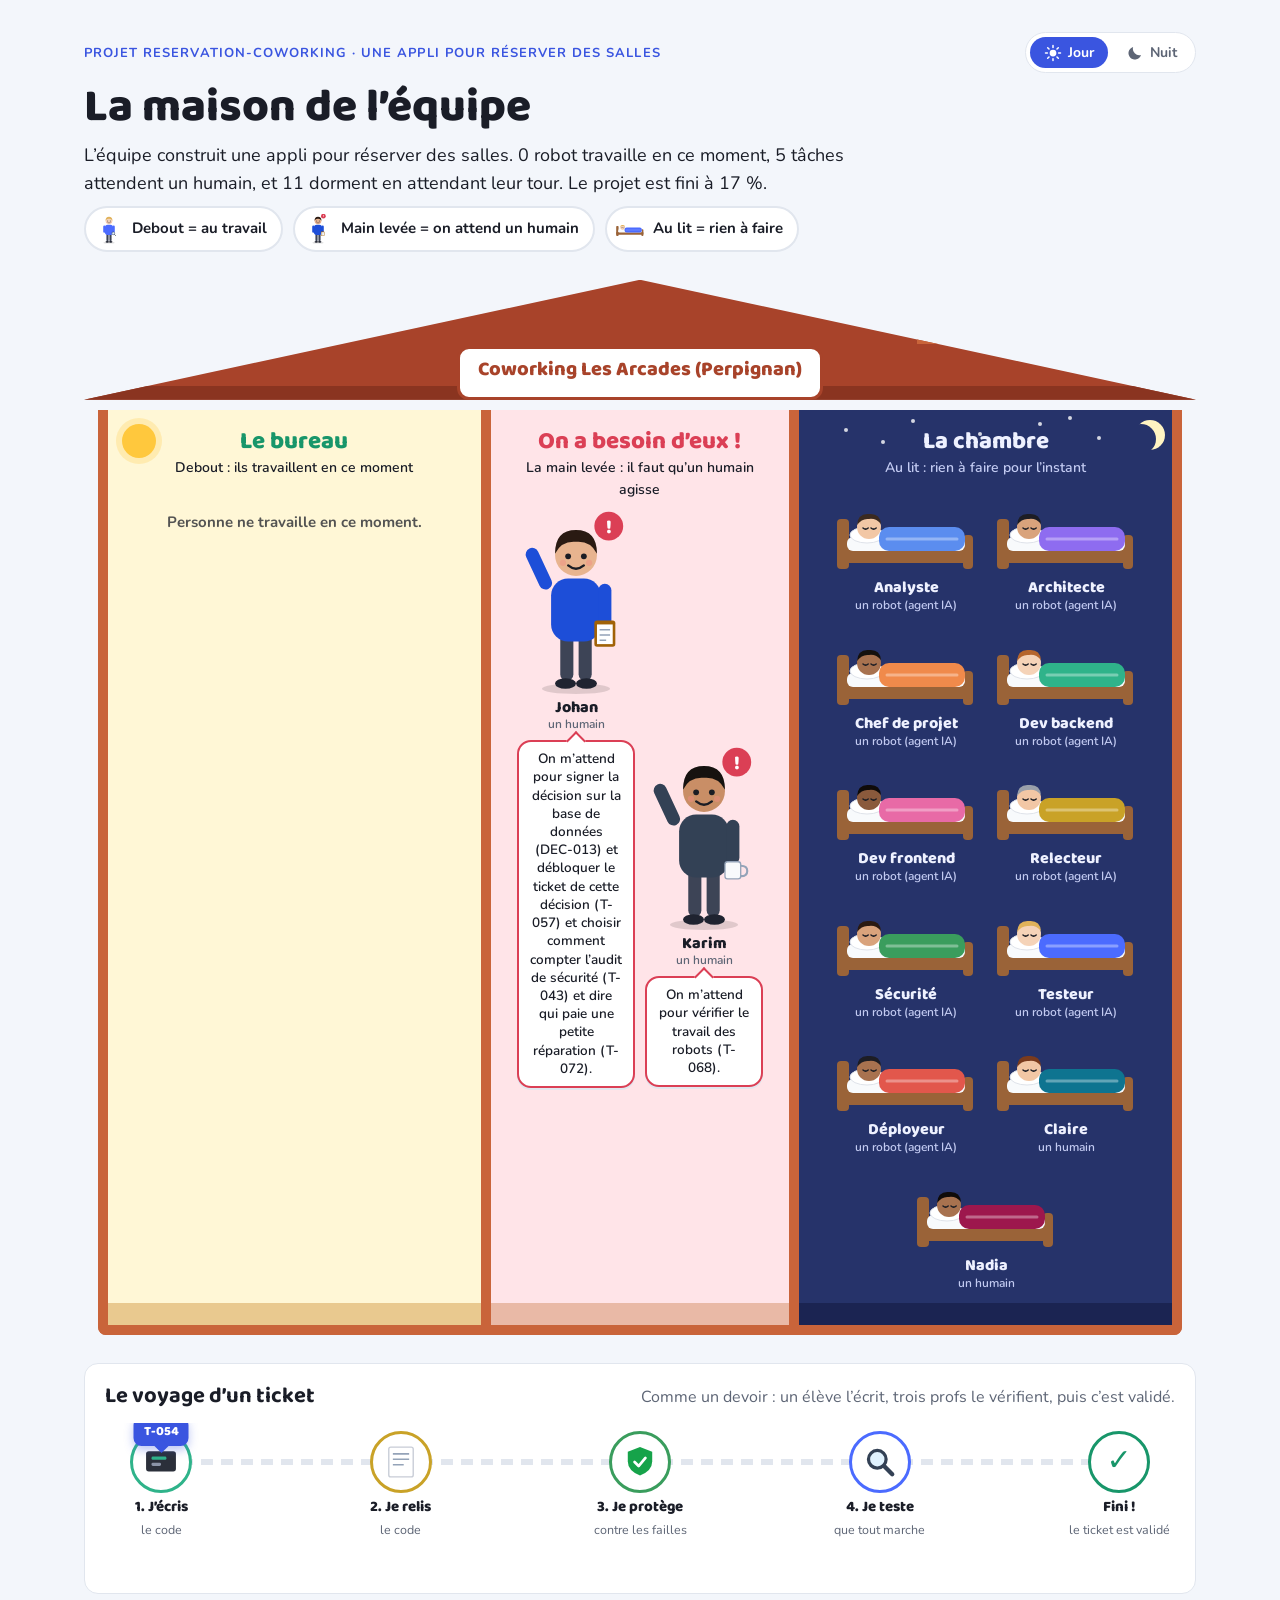
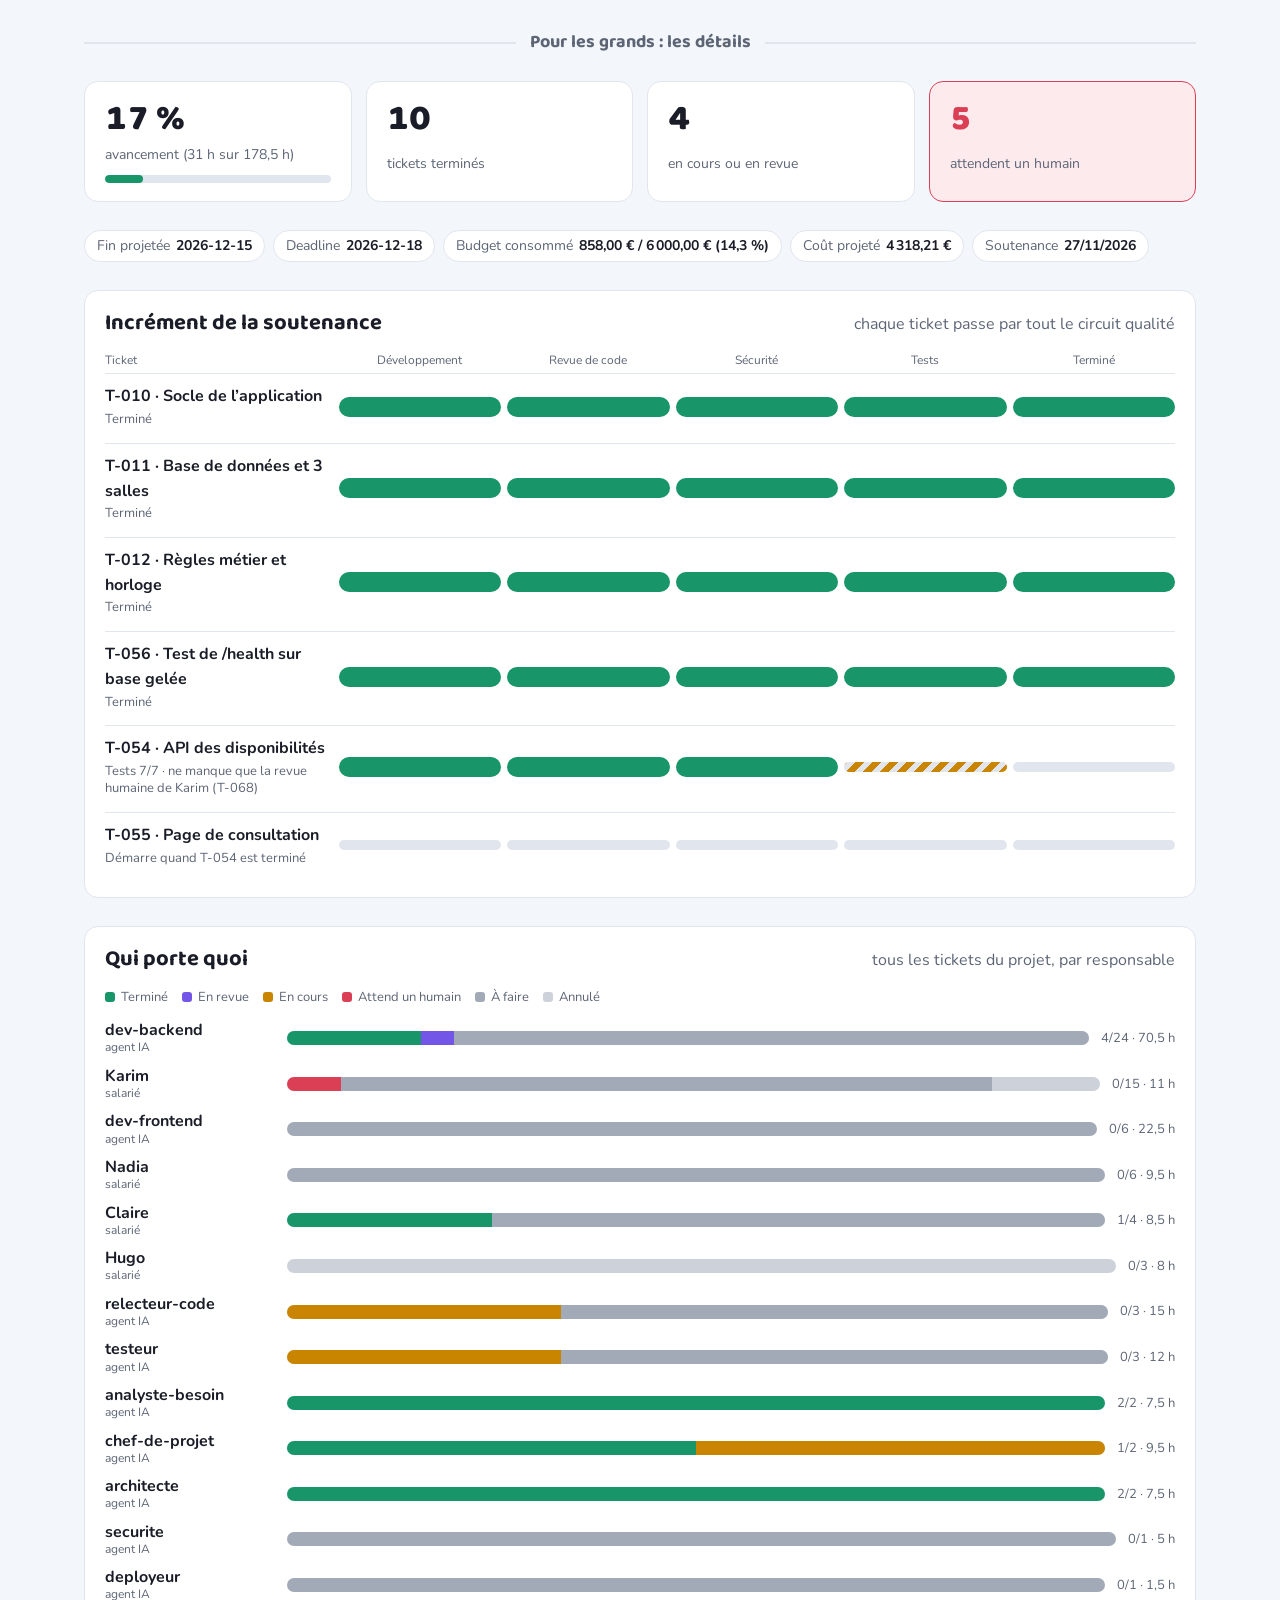
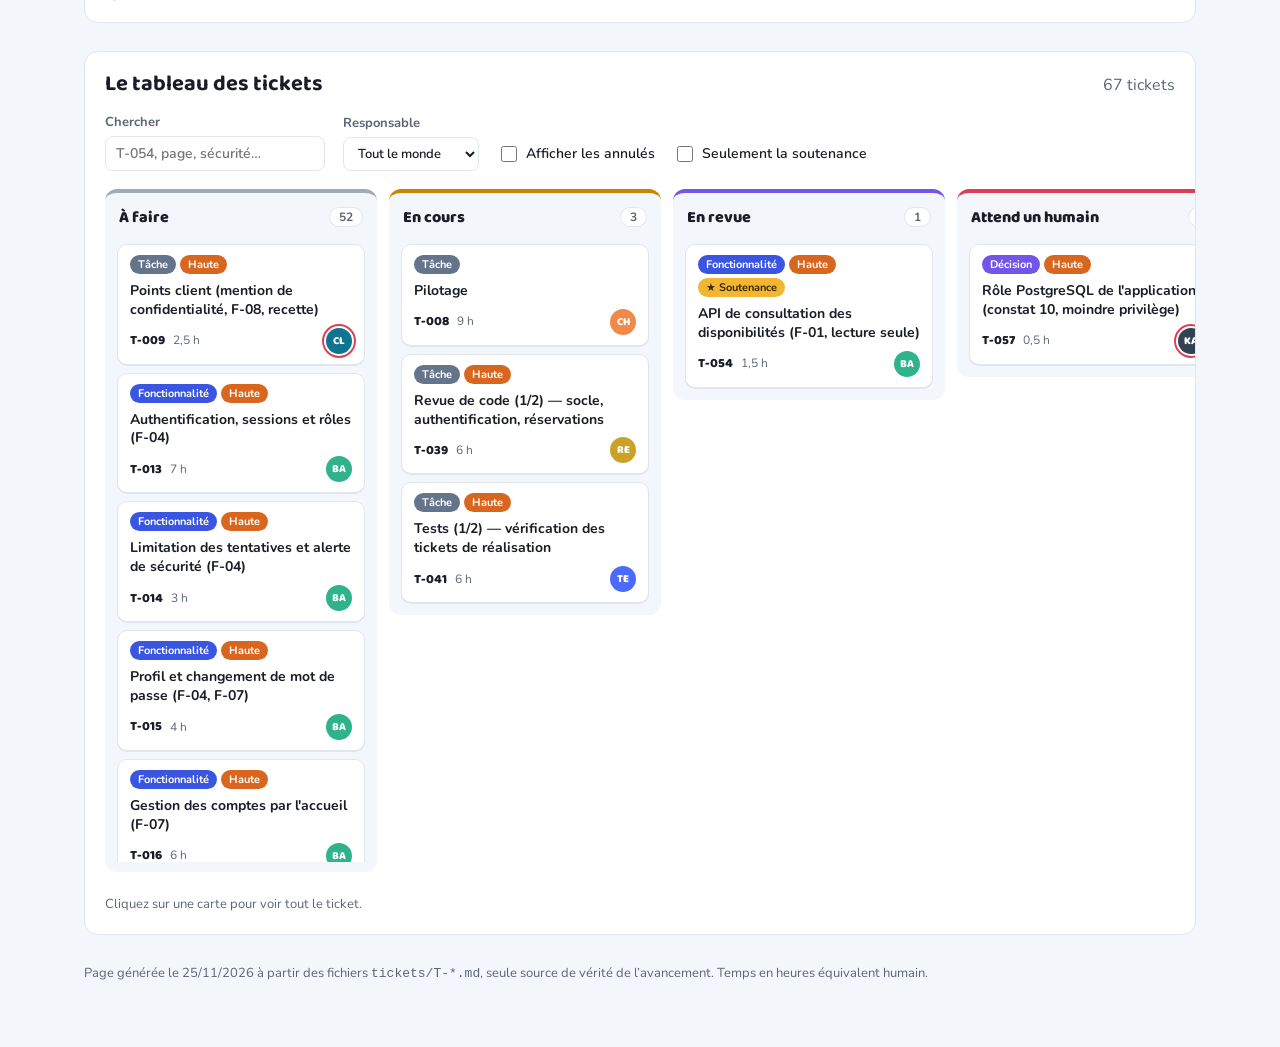
==== qui-fait-quoi.html @ 1350ccb5 "reservation-coworking : DEC-013 (rôle PostgreSQL) et page « La maison de l'équipe » DEC-013 en EN_RE" ====
<!doctype html>
<html lang="fr">
<head>
<meta charset="utf-8">
<meta name="viewport" content="width=device-width, initial-scale=1">
<title>La maison de l’équipe · Coworking Les Arcades (Perpignan)</title>
<link rel="preconnect" href="https://fonts.googleapis.com">
<link rel="stylesheet" href="https://fonts.googleapis.com/css2?family=Baloo+2:wght@600;700;800&family=Nunito:wght@400;600;700&display=swap">
<style>
/* Mise en page : une maison en coupe (bureau, entrée, chambre) qui se lit d'un coup d'œil, puis les détails pour les adultes. */
:root {
  --bg: #f3f6fb; --panel: #ffffff; --ink: #1a1d27; --muted: #5d6575; --line: #e1e6ee;
  --accent: #3a55e0; --accent-soft: #e7ebfd;
  --ok: #18966a; --cours: #c98400; --revue: #7356e8; --faire: #a3aab7; --humain: #db3f55; --annule: #cdd2da;
  --ok-soft: #e2f4ec; --humain-soft: #fdeaed;
  --mur: #c9643a; --toit: #a8432a; --toit-ombre: #8a3420;
  --bureau-mur: #fff7d6; --bureau-sol: #e9c98f;
  --entree-mur: #ffe4e8; --entree-sol: #e9b9a6;
  --nuit: #26336a; --nuit-sol: #1b2452; --nuit-txt: #eef1ff; --bois: #9a6338;
  --f-titre: "Baloo 2", "Avenir Next Rounded", "Arial Rounded MT Bold", system-ui, sans-serif;
  --f-texte: "Nunito", "Avenir Next", "Segoe UI", system-ui, sans-serif;
  color-scheme: light;
}
/* Thème sombre : suit le système, sauf si le bouton jour/nuit a imposé un choix (data-theme). */
@media (prefers-color-scheme: dark) {
  :root:not([data-theme="light"]) {
    --bg: #10131b; --panel: #191d28; --ink: #eceef5; --muted: #a0a7b8; --line: #2b3040;
    --accent: #8d9bff; --accent-soft: #232a4d;
    --ok: #3cc795; --cours: #f0b33c; --revue: #a18dff; --faire: #5d6577; --humain: #ff6f82; --annule: #3a404e;
    --ok-soft: #15302a; --humain-soft: #3a1c23;
    --mur: #8f4527; --toit: #7a2f1c; --toit-ombre: #5e2415;
    --bureau-mur: #3b3522; --bureau-sol: #5a4a2c;
    --entree-mur: #43252c; --entree-sol: #5a3a33;
    --nuit: #18204a; --nuit-sol: #10163a; --bois: #7a4b2a;
    color-scheme: dark;
  }
}
:root[data-theme="dark"] {
  --bg: #10131b; --panel: #191d28; --ink: #eceef5; --muted: #a0a7b8; --line: #2b3040;
  --accent: #8d9bff; --accent-soft: #232a4d;
  --ok: #3cc795; --cours: #f0b33c; --revue: #a18dff; --faire: #5d6577; --humain: #ff6f82; --annule: #3a404e;
  --ok-soft: #15302a; --humain-soft: #3a1c23;
  --mur: #8f4527; --toit: #7a2f1c; --toit-ombre: #5e2415;
  --bureau-mur: #3b3522; --bureau-sol: #5a4a2c;
  --entree-mur: #43252c; --entree-sol: #5a3a33;
  --nuit: #18204a; --nuit-sol: #10163a; --bois: #7a4b2a;
  color-scheme: dark;
}
body { transition: background-color .3s ease, color .3s ease; }

/* Bouton jour / nuit */
.entete-haut { display: flex; justify-content: space-between; align-items: center; gap: 12px; flex-wrap: wrap; }
.theme { display: inline-flex; padding: 4px; gap: 4px; border-radius: 999px; background: var(--panel); border: 1px solid var(--line); }
.theme button { display: inline-flex; align-items: center; gap: 6px; font: 700 14px var(--f-texte); color: var(--muted); background: transparent; border: 0; border-radius: 999px; padding: 6px 14px; cursor: pointer; }
.theme button[aria-pressed="true"] { background: var(--accent); color: #fff; }
.theme button:focus-visible { outline: 2px solid var(--accent); outline-offset: 2px; }
.theme svg { width: 18px; height: 18px; }
* { box-sizing: border-box; }
body { margin: 0; background: var(--bg); color: var(--ink); font: 16px/1.55 var(--f-texte); }
.page { max-width: 1160px; margin: 0 auto; padding: 32px 24px 64px; display: grid; gap: 28px; }
h1, h2, h3 { font-family: var(--f-titre); margin: 0; text-wrap: balance; line-height: 1.15; }
h1 { font-size: clamp(30px, 5vw, 46px); font-weight: 800; }
h2 { font-size: 22px; font-weight: 700; }
.muted { color: var(--muted); }
.num { font-variant-numeric: tabular-nums; }
.sur { font: 700 13px var(--f-texte); letter-spacing: .08em; text-transform: uppercase; color: var(--accent); }
header { display: grid; gap: 8px; }
.resume { font-size: 18px; max-width: 70ch; margin: 0; }

/* ---- Légende pour les enfants ---- */
.legende-kid { display: flex; flex-wrap: wrap; gap: 10px; }
.legende-kid span { display: inline-flex; align-items: center; gap: 8px; padding: 6px 14px 6px 8px; border-radius: 999px; background: var(--panel); border: 2px solid var(--line); font-weight: 700; font-size: 15px; }
.legende-kid svg { width: 30px; height: 30px; }

/* ---- La maison ---- */
.maison { display: grid; justify-items: center; }
.toit { position: relative; width: 100%; height: clamp(70px, 11vw, 120px); background: var(--toit); clip-path: polygon(50% 0, 100% 100%, 0 100%); }
.toit::after { content: ""; position: absolute; inset: auto 0 0 0; height: 14px; background: var(--toit-ombre); }
.cheminee { position: absolute; right: 22%; top: 8%; width: 34px; height: 46%; background: var(--mur); }
.enseigne { margin-top: -54px; position: relative; z-index: 1; background: var(--panel); border: 3px solid var(--toit); border-radius: 12px; padding: 4px 18px; font: 800 clamp(15px, 2.2vw, 20px) var(--f-titre); color: var(--toit); text-align: center; max-width: 90%; }
.murs { width: calc(100% - 28px); margin-top: 10px; border: 10px solid var(--mur); border-top-width: 0; border-radius: 0 0 8px 8px; display: grid; grid-template-columns: 1.25fr 1fr 1.25fr; background: var(--mur); gap: 10px; }
.piece { position: relative; min-width: 0; padding: 18px 14px 34px; display: grid; gap: 12px; align-content: start; min-height: 330px; }
.piece::after { content: ""; position: absolute; inset: auto 0 0 0; height: 22px; background: var(--sol); }
.piece h3 { font-size: 24px; font-weight: 800; text-align: center; }
.piece .sous { text-align: center; font-weight: 600; font-size: 14px; margin-top: -10px; }
.piece.bureau { background: var(--bureau-mur); --sol: var(--bureau-sol); }
.piece.entree { background: var(--entree-mur); --sol: var(--entree-sol); }
.piece.chambre { background: var(--nuit); --sol: var(--nuit-sol); color: var(--nuit-txt); }
.piece.chambre .sous, .piece.chambre .qui-nom small { color: #c3cbf2; }
.piece.entree h3 { color: var(--humain); }
.piece.bureau h3 { color: var(--ok); }
.soleil { position: absolute; top: 14px; left: 14px; width: 34px; height: 34px; border-radius: 50%; background: #ffc83d; box-shadow: 0 0 0 6px rgba(255, 200, 61, .25); }
.lune { position: absolute; top: 14px; right: 16px; width: 30px; height: 30px; border-radius: 50%; box-shadow: 9px -4px 0 0 #fff4c2; }
.etoile { position: absolute; width: 4px; height: 4px; border-radius: 50%; background: #fff; opacity: .8; }
.occupants { position: relative; z-index: 1; display: flex; flex-wrap: wrap; justify-content: center; align-items: flex-end; gap: 14px 10px; }
.occupant { display: grid; justify-items: center; text-align: center; gap: 2px; width: 118px; }
.occupant.au-lit { width: 150px; }
.occupant svg { width: 100%; height: auto; overflow: visible; }
.qui-nom { font: 800 16px var(--f-titre); line-height: 1.1; }
.qui-nom small { display: block; font: 600 12px var(--f-texte); color: var(--muted); }
.parole { margin-top: 6px; font-size: 13.5px; line-height: 1.35; font-weight: 600; padding: 8px 10px; border-radius: 14px; background: var(--panel); color: var(--ink); position: relative; box-shadow: 0 2px 0 var(--line); width: 100%; }
.parole::before { content: ""; position: absolute; top: -6px; left: 50%; width: 12px; height: 12px; background: inherit; transform: translateX(-50%) rotate(45deg); }
.chambre .parole { background: #33408a; color: var(--nuit-txt); box-shadow: none; }
.entree .parole { border: 2px solid var(--humain); }
.entree .parole::before { border-left: 2px solid var(--humain); border-top: 2px solid var(--humain); top: -8px; }
.personne { font-weight: 700; font-size: 15px; opacity: .75; padding: 20px 8px; text-align: center; position: relative; z-index: 1; }

/* Traits du dessin */
.ombre { fill: #000; opacity: .12; }
.trait { stroke: #1b1d24; }
.zzz text { font: 800 15px var(--f-titre); fill: #fff4c2; }
.alerte circle { fill: var(--humain); }
.alerte text { font: 800 15px var(--f-titre); fill: #fff; }
.bras, .tete, .corps-anim, .zzz text, .alerte, .ecran-ligne, .couverture, .tete-dort { transform-box: fill-box; }
.bras { transform-origin: 50% 6%; }
.tete { transform-origin: 50% 100%; }
.couverture { transform-origin: 50% 100%; }
.bois { fill: var(--bois); }
.etat-attend .bras-g { transform: rotate(155deg); }

/* ---- Le voyage d'un ticket ---- */
.piste-defile { overflow-x: auto; }
.piste { position: relative; height: 150px; min-width: 580px; margin: 0 56px; }
.rail { position: absolute; left: 0; right: 0; top: 36px; height: 6px; border-radius: 3px; background: repeating-linear-gradient(90deg, var(--line) 0 12px, transparent 12px 20px); }
.station { position: absolute; top: 8px; transform: translateX(-50%); display: grid; justify-items: center; gap: 6px; width: 120px; text-align: center; }
.station .pt { width: 62px; height: 62px; border-radius: 50%; display: grid; place-items: center; background: var(--panel); border: 3px solid var(--line); }
.station .pt svg { width: 38px; height: 38px; overflow: visible; }
.station.fin .pt { border-color: var(--ok); color: var(--ok); font: 800 30px var(--f-titre); }
.station b { font: 800 15px var(--f-titre); line-height: 1.1; }
.station small { font-size: 12.5px; color: var(--muted); line-height: 1.25; }
.jeton { position: absolute; top: -6px; left: 0; transform: translateX(-50%); padding: 4px 10px; border-radius: 8px; background: var(--accent); color: #fff; font: 800 13px var(--f-titre); box-shadow: 0 4px 10px rgba(58, 85, 224, .35); white-space: nowrap; z-index: 2; }
.jeton::after { content: ""; position: absolute; left: 50%; bottom: -5px; width: 10px; height: 10px; background: inherit; transform: translateX(-50%) rotate(45deg); }

/* ---- Détails pour les adultes ---- */
.separateur { display: flex; align-items: center; gap: 14px; margin-top: 10px; }
.separateur::before, .separateur::after { content: ""; flex: 1; height: 2px; background: var(--line); }
.separateur h2 { font-size: 18px; color: var(--muted); }
.tuiles { display: grid; grid-template-columns: repeat(auto-fit, minmax(190px, 1fr)); gap: 14px; }
.tuile { background: var(--panel); border: 1px solid var(--line); border-radius: 14px; padding: 18px 20px; display: grid; gap: 4px; }
.tuile .v { font-family: var(--f-titre); font-size: 36px; font-weight: 800; line-height: 1.1; }
.tuile .l { font-size: 14px; color: var(--muted); }
.tuile.humain { border-color: var(--humain); background: var(--humain-soft); }
.tuile.humain .v { color: var(--humain); }
.jauge { height: 8px; border-radius: 8px; background: var(--line); overflow: hidden; margin-top: 6px; }
.jauge i { display: block; height: 100%; background: var(--ok); border-radius: 8px; }
.meta { display: flex; flex-wrap: wrap; gap: 8px; }
.chip { display: inline-flex; gap: 6px; padding: 4px 12px; border-radius: 999px; background: var(--panel); border: 1px solid var(--line); font-size: 14px; color: var(--muted); }
.chip b { color: var(--ink); }
.bloc { background: var(--panel); border: 1px solid var(--line); border-radius: 14px; padding: 20px; display: grid; gap: 14px; align-content: start; min-width: 0; }
.bloc-tete { display: flex; align-items: baseline; justify-content: space-between; gap: 12px; flex-wrap: wrap; }
.circuit-defile { overflow-x: auto; }
.circuit { display: grid; gap: 4px; min-width: 620px; }
.circuit-tete, .etape-ligne { display: grid; grid-template-columns: minmax(180px, 1.4fr) repeat(5, 1fr); gap: 6px; align-items: center; }
.circuit-tete span { font-size: 12px; color: var(--muted); text-align: center; }
.circuit-tete span:first-child { text-align: left; }
.etape-ligne { padding: 10px 0; border-top: 1px solid var(--line); }
.etape-ligne b { font-weight: 700; }
.etape-ligne small { display: block; color: var(--muted); font-size: 13px; line-height: 1.35; margin-top: 2px; }
.seg { height: 10px; border-radius: 5px; background: var(--line); }
.seg.fait { background: var(--ok); }
.seg.encours { background: repeating-linear-gradient(-45deg, var(--cours) 0 6px, transparent 6px 12px), var(--line); }
.gens { display: grid; gap: 12px; }
.pers { display: grid; grid-template-columns: minmax(110px, 170px) 1fr auto; gap: 12px; align-items: center; }
.pers .nom { font-weight: 700; line-height: 1.2; }
.pers .nom small { display: block; font-weight: 400; color: var(--muted); font-size: 12px; }
.barre { display: flex; height: 14px; border-radius: 7px; overflow: hidden; background: var(--line); }
.barre i { display: block; height: 100%; }
.pers .compte { font-size: 13px; color: var(--muted); white-space: nowrap; }
.legende { display: flex; flex-wrap: wrap; gap: 14px; font-size: 13px; color: var(--muted); }
.legende span::before { content: ""; display: inline-block; width: 10px; height: 10px; border-radius: 3px; margin-right: 6px; vertical-align: -1px; background: var(--c); }
/* ---- Tableau de cartes ---- */
.outils { display: flex; flex-wrap: wrap; align-items: flex-end; gap: 12px 18px; }
.champ { display: grid; gap: 4px; font-size: 13px; font-weight: 700; color: var(--muted); }
.champ input { font: 600 14px var(--f-texte); padding: 7px 10px; border-radius: 8px; border: 1px solid var(--line); background: var(--panel); color: var(--ink); min-width: 220px; max-width: 100%; }
.case { display: inline-flex; align-items: center; gap: 6px; font-size: 14px; font-weight: 600; padding-bottom: 6px; cursor: pointer; }
.case input { width: 16px; height: 16px; accent-color: var(--accent); }
.planche-defile { overflow-x: auto; margin: 0 -20px; padding: 4px 20px 8px; }
.planche { display: flex; gap: 12px; align-items: flex-start; }
.colonne { flex: 0 0 272px; background: var(--bg); border-radius: 12px; padding: 10px; display: grid; gap: 10px; border-top: 4px solid var(--c); }
.colonne-tete { display: flex; justify-content: space-between; align-items: center; padding: 2px 4px; }
.colonne-nom { font: 800 16px var(--f-titre); }
.colonne-nb { font: 700 12px var(--f-texte); background: var(--panel); border: 1px solid var(--line); border-radius: 999px; padding: 1px 9px; color: var(--muted); }
.pile { display: grid; gap: 8px; max-height: 620px; overflow-y: auto; padding: 2px; }
.pile-vide { font-size: 13px; color: var(--muted); text-align: center; padding: 18px 0; border: 2px dashed var(--line); border-radius: 10px; }
.carte { display: grid; gap: 8px; padding: 10px 12px; border-radius: 10px; background: var(--panel); border: 1px solid var(--line); box-shadow: 0 1px 0 var(--line); color: var(--ink); text-decoration: none; transition: transform .12s ease, box-shadow .12s ease; }
.carte:hover { transform: translateY(-2px); box-shadow: 0 6px 14px rgba(20, 30, 60, .12); border-color: var(--c); }
.carte:focus-visible { outline: 2px solid var(--accent); outline-offset: 2px; }
.etiquettes { display: flex; flex-wrap: wrap; gap: 4px; }
.etiq { font: 700 11px var(--f-texte); color: #fff; padding: 2px 8px; border-radius: 999px; }
.etiq.soutenance { background: #f2b632; color: #3b2a00; }
.carte-titre { font-size: 14px; font-weight: 700; line-height: 1.35; }
.carte-pied { display: flex; align-items: center; gap: 8px; font-size: 12px; color: var(--muted); }
.carte-id { font: 800 13px var(--f-titre); color: var(--ink); }
.carte-h { margin-right: auto; }
.mini-avatar { width: 26px; height: 26px; border-radius: 50%; display: grid; place-items: center; font: 800 11px var(--f-titre); color: #fff; flex: none; }
.mini-avatar.humain { box-shadow: 0 0 0 2px var(--panel), 0 0 0 4px var(--humain); }

.carte { font: inherit; text-align: left; width: 100%; cursor: pointer; }

/* ---- Fiche d'un ticket (fenêtre) ---- */
dialog.fiche { width: min(760px, calc(100% - 24px)); max-height: calc(100% - 32px); padding: 0; border: 0; border-radius: 18px; background: var(--panel); color: var(--ink); box-shadow: 0 24px 60px rgba(10, 15, 35, .35); overflow: hidden; }
dialog.fiche::backdrop { background: rgba(12, 16, 30, .55); backdrop-filter: blur(3px); }
.fiche-cadre { display: grid; grid-template-rows: auto 1fr; max-height: calc(100vh - 32px); }
.fiche-tete { padding: 20px 24px 16px; display: grid; gap: 10px; border-bottom: 1px solid var(--line); border-top: 6px solid var(--c); position: relative; }
.fiche-tete h2 { font-size: 24px; padding-right: 44px; }
.fermer { position: absolute; top: 14px; right: 14px; width: 36px; height: 36px; border-radius: 50%; border: 0; background: var(--bg); color: var(--ink); font: 700 20px/1 var(--f-texte); cursor: pointer; }
.fermer:hover { background: var(--line); }
.fermer:focus-visible { outline: 2px solid var(--accent); outline-offset: 2px; }
.fiche-ligne { display: flex; flex-wrap: wrap; align-items: center; gap: 8px; }
.statut-pill { display: inline-flex; align-items: center; gap: 6px; font: 700 13px var(--f-texte); padding: 3px 10px; border-radius: 999px; background: var(--bg); }
.statut-pill::before { content: ""; width: 9px; height: 9px; border-radius: 50%; background: var(--c); }
.fiche-corps { overflow-y: auto; padding: 18px 24px 26px; display: grid; gap: 20px; }
.faits { display: grid; grid-template-columns: repeat(auto-fit, minmax(150px, 1fr)); gap: 10px; }
.fait { background: var(--bg); border-radius: 12px; padding: 10px 12px; display: grid; gap: 2px; min-width: 0; }
.fait span { font-size: 12px; color: var(--muted); font-weight: 700; text-transform: uppercase; letter-spacing: .04em; }
.fait b { font-size: 15px; overflow-wrap: anywhere; }
.qui-ligne { display: flex; align-items: center; gap: 8px; }
.lien-ticket { font: 800 13px var(--f-titre); border: 0; background: var(--accent-soft); color: var(--accent); padding: 2px 8px; border-radius: 6px; cursor: pointer; margin: 0 4px 4px 0; }
.lien-ticket:hover { background: var(--accent); color: #fff; }
.fiche-section { display: grid; gap: 10px; }
.fiche-section > h3 { font-size: 18px; display: flex; align-items: center; gap: 10px; }
.fiche-section h4 { font: 800 15px var(--f-titre); margin: 6px 0 0; }
.fiche-section p { margin: 0; line-height: 1.6; }
.fiche-section ul { margin: 0; padding-left: 20px; display: grid; gap: 6px; }
.fiche-section li.sous { margin-left: 18px; }
.fiche-section code { font: 13px ui-monospace, "SF Mono", Menlo, monospace; background: var(--bg); padding: 1px 5px; border-radius: 5px; overflow-wrap: anywhere; }
.fiche-section a { color: var(--accent); }
.fiche-section blockquote { margin: 0; padding: 8px 12px; border-radius: 8px; background: var(--bg); }
.tableau-md { overflow-x: auto; }
.tableau-md table { font-size: 13px; }
.tableau-md td, .tableau-md th { border: 1px solid var(--line); padding: 6px 8px; text-transform: none; letter-spacing: 0; }
.progres { display: flex; align-items: center; gap: 10px; font-size: 13px; color: var(--muted); font-weight: 700; }
.progres .jauge { flex: 1; margin: 0; }
.criteres { list-style: none; padding: 0 !important; }
.criteres li { display: grid; grid-template-columns: 24px 1fr; gap: 10px; align-items: start; padding: 10px 12px; border-radius: 10px; background: var(--bg); }
.coche { width: 22px; height: 22px; border-radius: 6px; border: 2px solid var(--faire); display: grid; place-items: center; margin-top: 1px; }
.criteres li.ok .coche { background: var(--ok); border-color: var(--ok); }
.coche svg { width: 14px; height: 14px; }
.frise { list-style: none; padding: 0 0 0 18px !important; border-left: 2px solid var(--line); margin-left: 6px !important; gap: 12px !important; }
.frise li { position: relative; display: grid; gap: 2px; }
.frise li::before { content: ""; position: absolute; left: -25px; top: 5px; width: 12px; height: 12px; border-radius: 50%; background: var(--panel); border: 3px solid var(--accent); }
.frise .quand { font-size: 12px; font-weight: 800; color: var(--muted); }
.frise .qui-j { font-weight: 800; }
.frise .duree { font-size: 12px; font-weight: 700; color: var(--accent); }
.fiche-pied { font-size: 13px; color: var(--muted); }
@media (prefers-reduced-motion: no-preference) {
  dialog.fiche[open] { animation: ouvre .22s cubic-bezier(.2,.8,.3,1.1); }
  @keyframes ouvre { from { opacity: 0; transform: translateY(16px) scale(.98); } }
}

.filtres { display: flex; flex-wrap: wrap; gap: 8px; }
.filtre { font: 700 13px var(--f-texte); padding: 6px 12px; border-radius: 999px; border: 1px solid var(--line); background: var(--panel); color: var(--ink); cursor: pointer; }
.filtre:hover { border-color: var(--accent); }
.filtre[aria-pressed="true"] { background: var(--accent); border-color: var(--accent); color: #fff; }
.filtre:focus-visible, select:focus-visible { outline: 2px solid var(--accent); outline-offset: 2px; }
select { font: 600 13px var(--f-texte); padding: 6px 10px; border-radius: 8px; border: 1px solid var(--line); background: var(--panel); color: var(--ink); }
.table-defile { overflow-x: auto; }
table { width: 100%; border-collapse: collapse; font-size: 14px; }
th { text-align: left; font-size: 12px; font-weight: 700; color: var(--muted); text-transform: uppercase; letter-spacing: .05em; padding: 8px 10px; border-bottom: 1px solid var(--line); white-space: nowrap; }
td { padding: 10px; border-bottom: 1px solid var(--line); vertical-align: top; }
td.id { font-family: var(--f-titre); font-weight: 700; white-space: nowrap; }
td.h { text-align: right; white-space: nowrap; }
.pastille { display: inline-flex; align-items: center; gap: 6px; white-space: nowrap; font-size: 13px; }
.pastille::before { content: ""; width: 8px; height: 8px; border-radius: 50%; background: var(--c); }
.vide { color: var(--muted); padding: 16px 0; }
footer { font-size: 13px; color: var(--muted); }

@media (max-width: 860px) {
  .murs { grid-template-columns: 1fr; }
  .piece { min-height: 0; }
}
@media (max-width: 560px) {
  .page { padding: 24px 16px 48px; }
  .pers { grid-template-columns: 1fr auto; }
  .pers .barre { grid-column: 1 / -1; }
}

/* ---- Animations ---- */
@media (prefers-reduced-motion: no-preference) {
  .occupant { animation: entree .6s cubic-bezier(.2,.8,.3,1.25) both; animation-delay: calc(var(--i) * 90ms); }
  @keyframes entree { from { opacity: .001; transform: translateY(18px) scale(.92); } }
  .yeux { animation: cligne 4s infinite; transform-box: fill-box; transform-origin: 50% 50%; }
  @keyframes cligne { 0%, 92%, 100% { transform: scaleY(1); } 95% { transform: scaleY(.1); } }
  .etat-travaille .corps-anim { animation: hoche 1s ease-in-out infinite; }
  @keyframes hoche { 50% { transform: translateY(-2px); } }
  .etat-travaille .bras-d { animation: outil .5s ease-in-out infinite alternate; }
  @keyframes outil { from { transform: rotate(-8deg); } to { transform: rotate(-38deg); } }
  .etat-travaille .bras-g { animation: balance 1s ease-in-out infinite alternate; }
  @keyframes balance { from { transform: rotate(4deg); } to { transform: rotate(-6deg); } }
  .ecran-ligne { animation: code 1.4s steps(4) infinite; transform-origin: 0 50%; }
  @keyframes code { from { transform: scaleX(.2); } to { transform: scaleX(1); } }
  .etat-attend .bras-g { animation: salut .8s ease-in-out infinite alternate; }
  @keyframes salut { from { transform: rotate(140deg); } to { transform: rotate(172deg); } }
  .etat-attend .corps-anim { animation: sautille .8s ease-in-out infinite; }
  @keyframes sautille { 50% { transform: translateY(-4px); } }
  .alerte { animation: rebond 1s ease-in-out infinite; transform-origin: 50% 100%; }
  @keyframes rebond { 50% { transform: translateY(-5px) scale(1.06); } }
  .couverture { animation: respire 3.2s ease-in-out infinite; }
  @keyframes respire { 50% { transform: scaleY(1.08); } }
  .zzz text { animation: dort 3s ease-in infinite; opacity: 0; }
  .zzz text:nth-child(2) { animation-delay: 1s; }
  .zzz text:nth-child(3) { animation-delay: 2s; }
  @keyframes dort { 0% { opacity: 0; transform: translate(0, 8px) scale(.7); } 25% { opacity: 1; } 100% { opacity: 0; transform: translate(14px, -16px) scale(1.15); } }
  .etoile { animation: scintille 2.4s ease-in-out infinite; }
  @keyframes scintille { 50% { opacity: .2; } }
  .soleil { animation: tourne 6s ease-in-out infinite; }
  @keyframes tourne { 50% { box-shadow: 0 0 0 11px rgba(255, 200, 61, .18); } }
  .jeton { animation: voyage 10s cubic-bezier(.6,0,.3,1) infinite; }
  @keyframes voyage {
    0%, 8% { left: 0%; background: var(--accent); }
    18%, 26% { left: 25%; } 36%, 44% { left: 50%; } 54%, 62% { left: 75%; }
    72% { left: 100%; background: var(--accent); }
    76%, 96% { left: 100%; background: var(--ok); }
    100% { left: 0%; background: var(--accent); }
  }
}
@media (prefers-reduced-motion: reduce) { .jeton { left: 75%; } }
</style>
</head>
<body>
<main class="page">
  <header>
    <div class="entete-haut">
      <span class="sur">Projet reservation-coworking · une appli pour réserver des salles</span>
      <div class="theme" role="group" aria-label="Thème de la page">
        <button type="button" id="theme-jour" aria-pressed="false"><svg viewBox="0 0 24 24" aria-hidden="true"><circle cx="12" cy="12" r="4.5" fill="currentColor"/><g stroke="currentColor" stroke-width="2" stroke-linecap="round"><path d="M12 2v2.5M12 19.5V22M2 12h2.5M19.5 12H22M4.9 4.9l1.8 1.8M17.3 17.3l1.8 1.8M4.9 19.1l1.8-1.8M17.3 6.7l1.8-1.8"/></g></svg>Jour</button>
        <button type="button" id="theme-nuit" aria-pressed="false"><svg viewBox="0 0 24 24" aria-hidden="true"><path d="M20 14.5A8.5 8.5 0 0 1 9.5 4a8.5 8.5 0 1 0 10.5 10.5z" fill="currentColor"/></svg>Nuit</button>
      </div>
    </div>
    <h1>La maison de l’équipe</h1>
    <p class="resume" id="resume"></p>
    <div class="legende-kid" id="legende-kid"></div>
  </header>

  <section class="maison" aria-label="La maison de l’équipe">
    <div class="toit"><span class="cheminee"></span></div>
    <div class="enseigne">Coworking Les Arcades (Perpignan)</div>
    <div class="murs">
      <div class="piece bureau">
        <span class="soleil" aria-hidden="true"></span>
        <h3>Le bureau</h3>
        <div class="sous">Debout : ils travaillent en ce moment</div>
        <div class="occupants" id="piece-travaille"></div>
      </div>
      <div class="piece entree">
        <h3>On a besoin d’eux !</h3>
        <div class="sous">La main levée : il faut qu’un humain agisse</div>
        <div class="occupants" id="piece-attend"></div>
      </div>
      <div class="piece chambre" id="chambre">
        <span class="lune" aria-hidden="true"></span>
        <h3>La chambre</h3>
        <div class="sous">Au lit : rien à faire pour l’instant</div>
        <div class="occupants" id="piece-repos"></div>
      </div>
    </div>
  </section>

  <section class="bloc" aria-labelledby="titre-voyage">
    <div class="bloc-tete"><h2 id="titre-voyage">Le voyage d’un ticket</h2><span class="muted">Comme un devoir : un élève l’écrit, trois profs le vérifient, puis c’est validé.</span></div>
    <div class="piste-defile">
      <div class="piste" id="piste" aria-label="Un ticket est écrit par un développeur, relu, vérifié par la sécurité, testé, puis terminé">
        <div class="rail"></div>
        <span class="jeton">T-054</span>
      </div>
    </div>
  </section>

  <div class="separateur"><h2>Pour les grands : les détails</h2></div>

  <section class="tuiles" id="tuiles" aria-label="Chiffres clés"></section>
  <div class="meta">
    <span class="chip">Fin projetée <b>2026-12-15</b></span>
    <span class="chip">Deadline <b>2026-12-18</b></span>
    <span class="chip">Budget consommé <b>858,00 € / 6 000,00 € (14,3 %)</b></span>
    <span class="chip">Coût projeté <b>4 318,21 €</b></span>
    <span class="chip">Soutenance <b>27/11/2026</b></span>
  </div>

  <section class="bloc">
    <div class="bloc-tete"><h2>Incrément de la soutenance</h2><span class="muted">chaque ticket passe par tout le circuit qualité</span></div>
    <div class="circuit-defile"><div class="circuit" id="circuit"></div></div>
  </section>

  <section class="bloc">
    <div class="bloc-tete"><h2>Qui porte quoi</h2><span class="muted">tous les tickets du projet, par responsable</span></div>
    <div class="legende" id="legende"></div>
    <div class="gens" id="gens"></div>
  </section>

  <section class="bloc" id="tableau-cartes">
    <div class="bloc-tete"><h2>Le tableau des tickets</h2><span class="muted num" id="compte"></span></div>
    <div class="outils">
      <label class="champ" for="recherche">Chercher
        <input id="recherche" type="search" placeholder="T-054, page, sécurité…" autocomplete="off">
      </label>
      <label class="champ" for="filtre-qui">Responsable
        <select id="filtre-qui"><option value="">Tout le monde</option></select>
      </label>
      <label class="case" for="voir-annules"><input id="voir-annules" type="checkbox"> Afficher les annulés</label>
      <label class="case" for="voir-increment"><input id="voir-increment" type="checkbox"> Seulement la soutenance</label>
    </div>
    <div class="planche-defile"><div class="planche" id="planche"></div></div>
    <p class="muted" style="margin:0;font-size:13px">Cliquez sur une carte pour voir tout le ticket.</p>
  </section>

  <dialog class="fiche" id="fiche" aria-labelledby="fiche-titre">
    <div class="fiche-cadre">
      <div class="fiche-tete">
        <button type="button" class="fermer" id="fiche-fermer" aria-label="Fermer">×</button>
        <div class="etiquettes" id="fiche-etiquettes"></div>
        <h2 id="fiche-titre"></h2>
        <div class="fiche-ligne" id="fiche-ligne"></div>
      </div>
      <div class="fiche-corps" id="fiche-corps"></div>
    </div>
  </dialog>

  <footer>Page générée le 25/11/2026 à partir des fichiers <code>tickets/T-*.md</code>, seule source de vérité de l’avancement. Temps en heures équivalent humain.</footer>
</main>

<script>
const D = {"tickets": [{"id": "T-001", "titre": "Rédaction du CDC", "type": "tache", "statut": "TERMINE", "priorite": "haute", "qui": "analyste-besoin", "nature": "agent", "est": 7.0, "passe": 8.0, "fichier": "projets/reservation-coworking/tickets/T-001-redaction-du-cdc.md", "corps": "# T-001 — Rédaction du CDC\n\n## Description\nTicket de travail de l'`analyste-besoin` (R14, étape 2 du pipeline). À partir de [demande.md](../demande.md), rédiger `projets/reservation-coworking/cdc.md` selon `templates/cdc.md` : besoins fonctionnels des membres (réservation par créneau d'une heure, disponibilités, annulation) et de l'accueil (réservations du jour), contraintes (budget 6 000 €, deadline 2026-12-18, données personnelles limitées au nom et à l'e-mail), exigences de sécurité et RGPD, critères d'acceptation vérifiables, et questions ouvertes pour le client.\n\nRepère d'estimation : 7 h pour une application métier (skill `nouveau-projet`).\n\n## Critères d'acceptation\n- [x] `cdc.md` existe, suit `templates/cdc.md` avec l'en-tête standard et la ligne de provenance, en `EN_REVUE`.\n- [x] Chaque besoin exprimé dans `demande.md` est repris dans le CDC avec au moins un critère d'acceptation vérifiable.\n- [x] Les contraintes de budget, de délai et de données personnelles sont reprises sans modification.\n- [x] Les questions ouvertes de `demande.md` sont traitées ou reprises dans le CDC.\n- [x] Un ticket `decision` « Validation du CDC » est créé en `ATTENTE_HUMAIN`.\n\n## Revue\n\n- **Avis relecteur-code** : sans objet (ticket de travail, pas de code)\n- **Commentaires** :\n- **Revue humaine requise** : non\n- **Revue humaine** :\n\n## Journal\n\n- 2026-11-24 13:49 · agent:coordinateur · création · 0 h\n- 2026-11-24 14:00 · agent:analyste-besoin · passage EN_COURS, lecture de demande.md et projet.md · 0 h\n- 2026-11-24 14:30 · agent:analyste-besoin · rédaction de cdc.md v0.1 (3 Must, 13 questions ouvertes dont 6 bloquantes, 9 hypothèses) et création du ticket T-003 (ATTENTE_HUMAIN) · 5 h\n- 2026-11-24 14:30 · agent:analyste-besoin · passage EN_REVUE (jamais TERMINE : validation humaine à suivre) · 0 h\n- 2026-11-24 16:00 · agent:analyste-besoin · révision de cdc.md en v0.2 avec les réponses du client transmises par Claire (arbitrage humain sur T-003, option 2) : F-04 en Must, F-05 exclue, F-06 en Should, F-07 et F-08 ajoutées, règles chiffrées, § 8 à 11 mis à jour, 13 questions tranchées ou acceptées, 5 nouvelles questions (Q-14 à Q-18) · 1,5 h\n- 2026-11-24 16:00 · agent:analyste-besoin · ticket laissé EN_REVUE (validation humaine du CDC v0.2 à suivre via T-003) · 0 h\n- 2026-11-24 17:00 · agent:analyste-besoin · révision de cdc.md en v0.3 (arbitrages d'Ethan, DEC-006) : F-08 en Should (5 Must, écart à S4-R5 justifié), H-10 à H-17 acceptées, Q-14 et Q-18 tranchées avec critères vérifiables (compte accueil initial, réinitialisation par l'accueil, changement de son propre mot de passe), revue humaine d'authentification attribuée à Karim (AF3) · 1 h\n- 2026-11-24 17:00 · agent:analyste-besoin · ticket laissé EN_REVUE (validation humaine du CDC v0.3 à suivre via T-003) · 0 h\n- 2026-11-24 18:00 · agent:analyste-besoin · révision de cdc.md en v0.4 (arbitrages d'Ethan, DEC-006) : changement obligatoire du mot de passe à la première connexion étendu aux comptes membres (critère en F-07, § 7 et § 8 ajustés), Q-15, Q-16 et Q-17 closes par hypothèses acceptées (H-17, H-20, H-21) · 0,5 h\n- 2026-11-24 18:00 · agent:analyste-besoin · ticket laissé EN_REVUE (validation humaine du CDC v0.4 à suivre via T-003) · 0 h\n- 2026-11-24 18:30 · agent:coordinateur · critères d'acceptation vérifiés (cdc.md v1.0 VALIDÉ par Ethan, DEC-006 ; T-003 créé puis tranché) ; passage TERMINE · 0 h", "depend_de": [], "bloque_par": "", "cree_le": "2026-11-24", "maj_le": "2026-11-24", "termine_le": "2026-11-24"}, {"id": "T-002", "titre": "Interlocuteur client et allocation initiale", "type": "decision", "statut": "TERMINE", "priorite": "haute", "qui": "chef-de-projet", "nature": "agent", "est": 0.5, "passe": 0.0, "fichier": "projets/reservation-coworking/tickets/T-002-interlocuteur-client-et-allocation.md", "corps": "# T-002 — Interlocuteur client et allocation initiale\n\n## Description\n**Question.** Quel salarié est l'interlocuteur client du projet `reservation-coworking` (cadrage, réponses aux questions ouvertes du CDC, recette avec le client), et avec quelle allocation de sa capacité ?\n\n**Options.**\n1. **Claire à 10 %** (3,5 h/semaine) : seule salariée `relation-client`, au niveau `expert` ; aucune absence au calendrier ; allocation actuelle vide (0 %).\n2. **Claire à 20 %** (7 h/semaine) : la même, avec plus de marge pour la recette et les échanges avant la deadline du 2026-12-18.\n3. **Un autre salarié** : aucun autre membre n'a la compétence `relation-client` (AF1 non satisfait) ; à n'envisager qu'avec un ticket `formation`.\n\n**Recommandation.** Option 1, **Claire à 10 %**. Elle remplit AF1 (relation-client, au moins confirme) et AF8 (disponible, allocation libre). Le projet est petit (3 salles, budget 6 000 €) : 10 % suffisent au cadrage et aux questions ; l'allocation pourra être relevée au moment de la recette si besoin (AF9).\n\n**Impact.**\n- Coût horaire de Claire : 550 €/j ÷ 7 = **78,57 €/h**. À 10 % sur les ~4 semaines restantes (environ 14 h), ≈ **1 100 €**, soit ~18 % du budget ; à 20 %, ≈ 2 200 € (~37 %). Ce coût n'est imputé qu'au temps réellement passé sur des tickets.\n- Capacité restante de Claire : 90 % (option 1) ou 80 % (option 2) pour les autres projets.\n- Claire est aussi la candidate naturelle pour la recette humaine (`recette-fonctionnelle` confirme), qui sera décidée au planning.\n- Dépendance à une seule personne pour la relation client (déjà signalée dans sa fiche, AF10 b).\n\n## Critères d'acceptation\n- [ ] Un humain a choisi l'interlocuteur client et le pourcentage d'allocation.\n- [ ] Le fichier `docs/decisions/AAAA-MM-JJ-DEC-NNN-*.md` est créé et référencé dans le champ `decision`.\n- [ ] `equipe/membres/<prenom>.md` (allocation) et `projet.md` (`salaries_affectes`) sont mis à jour par le coordinateur après la décision.\n\n## Revue\n\n- **Avis relecteur-code** : sans objet (ticket de décision)\n- **Commentaires** :\n- **Revue humaine requise** : non\n- **Revue humaine** :\n\n## Journal\n\n- 2026-11-24 13:49 · agent:coordinateur · création · 0 h\n- 2026-11-24 · salarie:ethan · décision prise (DEC-005) · 0 h\n- 2026-11-24 18:30 · agent:coordinateur · suivi après déblocage humain (DEC-005) : termine_le renseigné, bloque_par vidé (ticket TERMINE) · 0 h", "depend_de": [], "bloque_par": "", "cree_le": "2026-11-24", "maj_le": "2026-11-24", "termine_le": "2026-11-24"}, {"id": "T-003", "titre": "Validation du CDC", "type": "decision", "statut": "TERMINE", "priorite": "haute", "qui": "analyste-besoin", "nature": "agent", "est": 0.5, "passe": 0.0, "fichier": "projets/reservation-coworking/tickets/T-003-validation-du-cdc.md", "corps": "# T-003 — Validation du CDC\n\n## Description\n**Question.** Le cahier des charges [cdc.md](../cdc.md) (version 0.1, `EN_REVUE`) du projet `reservation-coworking` peut-il être validé comme base de l'architecture, de la planification et du développement ?\n\n**Options.**\n1. **Valider en l'état** : le périmètre Must est F-01 (disponibilités et réservation), F-02 (annulation) et F-03 (vue de l'accueil). Les questions ouvertes restent suivies avec leurs hypothèses par défaut. Rapide, mais risque de reprise si une réponse change le périmètre.\n2. **Faire répondre le client aux questions bloquantes (Q-01, Q-03, Q-04, Q-07, Q-08, Q-12) puis valider** : le CDC repasse par l'analyste (révision, v0.2) avant validation.\n3. **Refuser et demander un changement de périmètre** (par exemple ajouter paiement, notifications en Must, ou retirer une fonctionnalité).\n\n**Recommandation.** Option 2, avec réponses du client sous 3 jours (avant le 2026-11-27) : les six questions bloquantes conditionnent l'authentification, les règles métier, la vue de l'accueil et le RGPD, et donc l'architecture. La deadline du 2026-12-18 laisse peu de marge pour une reprise tardive. Les autres questions (Q-02, Q-05, Q-06, Q-09, Q-10, Q-11, Q-13) peuvent suivre avec leurs hypothèses (H-01 à H-09).\n\n**Impact.**\n- Questions ouvertes : **13**, dont **6 bloquantes**.\n- 9 hypothèses listées au § 11 ; H-03 (base légale RGPD) et H-08 (maintenance non incluse) à confirmer.\n- Délai : environ 18 jours ouvrés avant la deadline ; chaque jour sans réponse réduit le temps de développement et de recette.\n- Budget : 6 000 € repris tels quels (HT ou TTC non précisé, Q-09). La validation du budget et des délais reste une étape distincte (planning).\n- Tant que le CDC n'est pas `VALIDÉ`, l'`architecte` ne peut pas démarrer (R4, S4-R4).\n\n### Mise à jour du 2026-11-24 (coordinateur) : option 2 retenue, CDC v0.2\nEthan a retenu l'option 2 ; les réponses du client (transmises par Claire) sont intégrées au [CDC v0.2](../cdc.md). La décision est préparée dans [DEC-006](../../../docs/decisions/2026-11-24-DEC-006-validation-cdc-coworking.md) (`EN_REVUE`).\n\n**Question restante.** Le CDC v0.2 peut-il être validé ? Deux points sont à trancher en même temps :\n1. **Nombre de Must : 6** (F-01 à F-04, F-07 rôle accueil, F-08 purge à 12 mois), contre 2 ou 3 visés par S4-R5.\n   - **A.** Garder les 6 Must.\n   - **B.** Passer F-08 (purge à 12 mois) en Should : aucune donnée n'aura 12 mois avant fin 2027 ; livrable avant la mise en ligne si le client l'exige.\n   - *Recommandation : B*, qui allège le premier lot sans renoncer à l'obligation du client (à confirmer avec Claire auprès de Marie Lenoir).\n2. **Hypothèses de l'ESN H-10 à H-17** (§ 11 du CDC) : avance de 14 jours comptée de J à J+14, créneau commencé non réservable, annulation qui libère le quota, 12 mois comptés depuis la date du créneau, effets de la suppression de compte, pas de modification ni de création de réservation par l'accueil, comptes accueil créés hors de l'application, fuseau Europe/Paris sans jours fériés. *Recommandation : les accepter telles quelles.*\n\n**Points restés ouverts, non bloquants pour la validation** : Q-14 (comptes accueil) et Q-18 (réinitialisation du mot de passe, forcément par l'accueil sans e-mail) à trancher avant les tickets d'authentification ; Q-15, Q-16, Q-17.\n\n**Impact mis à jour.** 13 questions initiales répondues ou acceptées ; 5 nouvelles questions non bloquantes. L'authentification et le rôle accueil ajoutent environ 15 à 25 h (estimation indicative de l'analyste, à confirmer par le `chef-de-projet`) et des revues humaines obligatoires (S3-R2). Budget précisé : 6 000 € HT, maintenance hors budget.\n\n## Critères d'acceptation\n- [ ] `cdc.md` passé `VALIDÉ` par un humain (`valide_par` renseigné).\n- [ ] Fichier `docs/decisions/AAAA-MM-JJ-DEC-NNN-*.md` créé et référencé dans le champ `decision`.\n- [ ] Questions ouvertes répondues ou arbitrées (au minimum les 6 bloquantes).\n\n## Revue\n\n- **Avis relecteur-code** : sans objet (ticket de décision)\n- **Commentaires** :\n- **Revue humaine requise** : non\n- **Revue humaine** :\n\n## Journal\n\n- 2026-11-24 14:30 · agent:analyste-besoin · création, statut ATTENTE_HUMAIN · 0 h\n- 2026-11-24 16:00 · agent:analyste-besoin · CDC révisé en v0.2 (réponses du client transmises par Claire, option 2) ; statut du ticket inchangé, validation humaine de la v0.2 en attente · 0 h\n- 2026-11-24 16:10 · agent:coordinateur · description mise à jour pour la v0.2 (points F-08 et H-10 à H-17), DEC-006 préparée en EN_REVUE ; statut inchangé · 0 h\n- 2026-11-24 17:00 · agent:analyste-besoin · CDC révisé en v0.3 (arbitrages d'Ethan, DEC-006) ; statut du ticket inchangé, validation humaine de la v0.3 en attente · 0 h\n- 2026-11-24 18:00 · agent:analyste-besoin · CDC révisé en v0.4 ; statut du ticket inchangé, validation humaine de la v0.4 en attente · 0 h\n- 2026-11-24 · salarie:ethan · décision prise (DEC-006) · 0 h\n- 2026-11-24 18:30 · agent:coordinateur · suivi après déblocage humain (DEC-006) : termine_le renseigné, bloque_par vidé (ticket TERMINE) · 0 h", "depend_de": ["T-001"], "bloque_par": "", "cree_le": "2026-11-24", "maj_le": "2026-11-24", "termine_le": "2026-11-24"}, {"id": "T-004", "titre": "Architecture", "type": "tache", "statut": "TERMINE", "priorite": "haute", "qui": "architecte", "nature": "agent", "est": 7.0, "passe": 11.5, "fichier": "projets/reservation-coworking/tickets/T-004-architecture.md", "corps": "# T-004 — Architecture\n\n## Description\nTicket de travail de l'`architecte` (R14, étape 3 du pipeline). À partir du [CDC v1.0](../cdc.md) (`VALIDÉ`, DEC-006), rédiger `projets/reservation-coworking/architecture.md` selon `templates/architecture.md` : choix du système d'information et de la stack, modèle de données, découpage des composants, authentification et rôles (membre, accueil), hébergement en production locale Docker (DEC-003, `url_prod: http://localhost:8080`), `/health` renvoyant le SHA, sécurité et RGPD (§ 8 du CDC).\n\nPoints structurants du CDC : 5 Must (F-01 à F-04, F-07) ; authentification par e-mail et mot de passe haché, changement obligatoire du mot de passe à la première connexion pour tous les comptes ; compte accueil initial créé par script d'initialisation (mot de passe par variable d'environnement, jamais dans le dépôt) ; unicité d'une réservation par salle et par créneau sous concurrence ; règles horaires (lun-ven, 8 h-20 h, 2 créneaux par jour, 14 jours d'avance) ; Should : F-06 (fiches des salles) et F-08 (purge à 12 mois). Budget 6 000 € HT et deadline 2026-12-18 : privilégier une stack simple et maîtrisée par l'équipe.\n\nRepère d'estimation : 7 h pour une application métier.\n\n## Critères d'acceptation\n- [x] `architecture.md` existe, suit `templates/architecture.md` avec l'en-tête standard et la ligne de provenance, en `EN_REVUE`.\n- [x] Chaque exigence Must du CDC (F-01, F-02, F-03, F-04, F-07) est rattachée à au moins un composant ou une décision d'architecture.\n- [x] Chaque choix technique important est justifié et accompagné d'au moins une alternative écartée.\n- [x] Le § 8 du CDC (sécurité, RGPD) est couvert : hachage des mots de passe, contrôle des rôles côté serveur, gestion des secrets, conservation des données.\n- [x] L'hébergement suit DEC-003 (production locale Docker) ou, s'il en diffère, le point est posé comme décision humaine.\n- [x] Un ticket `decision` « Choix techniques » est créé en `ATTENTE_HUMAIN`.\n\n## Revue\n\n- **Avis relecteur-code** : sans objet (ticket de travail, pas de code)\n- **Commentaires** :\n- **Revue humaine requise** : non\n- **Revue humaine** :\n\n## Journal\n\n- 2026-11-24 18:30 · agent:coordinateur · création · 0 h\n- 2026-11-24 18:40 · agent:architecte · passage EN_COURS ; lecture du CDC v1.0 (VALIDÉ, DEC-006), de DEC-003, du modèle `deploiement/docker-compose.yml`, de `scripts/prod_locale.py` et des fiches de l'équipe · 1 h\n- 2026-11-24 19:00 · agent:architecte · vérification des versions par recherche web (Python, FastAPI, Uvicorn, SQLAlchemy, Alembic, psycopg, argon2-cffi, tzdata, PostgreSQL 16, pytest, httpx, Playwright) · 1 h\n- 2026-11-24 19:25 · agent:architecte · rédaction de `architecture.md` v0.1 (EN_REVUE) : stack, modèle de données, sécurité, couverture des exigences non fonctionnelles, déploiement, sauvegardes, 17 décisions · 4,5 h\n- 2026-11-24 19:30 · agent:architecte · création de T-005 « Choix techniques » (ATTENTE_HUMAIN) ; passage EN_REVUE · 0,5 h\n- 2026-11-24 21:00 · agent:architecte · révision de `architecture.md` en v0.2 (EN_REVUE) selon les arbitrages d'Ethan sur T-005 (DEC-007) : stack A1 retenue, procédure pas à pas de `init_accueil` (PowerShell 7.1+, 5.1, bash/Git Bash, contrôles de non-fuite), écart « clé de signature » pris en compte, sauvegarde quotidienne par commande réutilisant `prod_locale.py` avec rétention 14 jours et tâche planifiée Windows (limite v0.1 de 30 jours retirée), limites et risques au nouveau § 11 ; ticket reste EN_REVUE · 1,5 h\n- 2026-11-24 22:00 · agent:architecte · révision de `architecture.md` en v0.3 (EN_REVUE) selon trois corrections d'Ethan (DEC-007) : seuil global de 30 échecs transformé en alerte journalisée `ALERTE_SECURITE` sans blocage (format défini pour `analyste-prod`) ; R-03 traité par une limite d'âge de 30 jours sur toute sauvegarde du projet, appliquée par `sauvegarder_local.py` avec ajout additif dans `prod_locale.py` (tests existants inchangés, tests complétés) et durée réelle de 30 jours dans la page de confidentialité ; « Pourquoi » de C repris (décision 6, § 6, R-06) ; ticket reste EN_REVUE · 1 h\n- 2026-11-24 23:00 · agent:architecte · révision v0.4 de `architecture.md` selon deux décisions d'Ethan (DEC-007) : limite de 30 jours appliquée aussi au déploiement (`purger_sauvegardes()`), `test_retention` daté par rapport à `maintenant()` ; revue de Karim reportée aux tickets d'authentification (S3-R2). **Révision interrompue** : pendant le travail, le fichier est passé `VALIDÉ` (v1.0, `valide_par: Ethan`, `decision: DEC-007`). Une partie des changements avait déjà été enregistrée : historique v0.4, schéma, § 6, § 7, première puce « Sauvegardes » du § 8. Le reste n'a pas été appliqué (R6) : fin du § 8, décision 14, § 9, § 10, R-02 à R-05. Le document validé est donc incohérent sur la limite au déploiement. Un humain doit le repasser en `EN_REVUE` pour que la révision soit terminée. Ticket reste EN_REVUE · 0,5 h\n- 2026-11-24 23:45 · agent:architecte · `architecture.md` repassé `EN_REVUE` par Ethan (v1.0) ; révision **v1.1** (EN_REVUE, `valide_par` et `decision` vides) qui complète la v0.4 interrompue et intègre DEC-008 (EN_REVUE) : limite de 30 jours au déploiement via `purger_sauvegardes()` reportée partout (§ 8 limite d'âge, modification de `prod_locale.py`, tests dont `test_retention` daté par rapport à `pl.maintenant()` et nouveau test au déploiement, liste « Rétention cohérente » ; § 9 statut et décision 14, option (d) retenue, « commande quotidienne seule » écartée ; § 10 ticket de sauvegarde 3,5 à 4,5 h ; § 11 R-02 à R-05) ; limite R-05 écrite telle quelle ; procédure PowerShell de suppression des dossiers de sauvegardes en fin de démonstration ; message « Limite d'âge » distinct de « Rétention » dans `deployer_local.py` (désormais modifié) et `sauvegarder_local.py` ; relecture de cohérence du document entier. Ticket reste EN_REVUE · 1,5 h\n- 2026-11-24 23:50 · agent:coordinateur · critères vérifiés (architecture.md v1.1 VALIDÉ par Ethan, DEC-007 et DEC-008 ; T-005 créé puis tranché) ; passage TERMINE. Dépassement : 11,5 h pour 7 h estimées (quatre révisions) · 0 h", "depend_de": ["T-003"], "bloque_par": "", "cree_le": "2026-11-24", "maj_le": "2026-11-24", "termine_le": "2026-11-24"}, {"id": "T-005", "titre": "Choix techniques", "type": "decision", "statut": "TERMINE", "priorite": "haute", "qui": "architecte", "nature": "agent", "est": 0.5, "passe": 0.0, "fichier": "projets/reservation-coworking/tickets/T-005-choix-techniques.md", "corps": "# T-005 — Choix techniques\n\n## Description\n**Question.** L'[architecture](../architecture.md) v0.1 (`EN_REVUE`) du projet `reservation-coworking` peut-elle être validée comme base du planning (S1) et du développement ? Sept points demandent un arbitrage explicite (A à G). L'hébergement reste la production locale Docker (DEC-003) : aucun changement d'hébergeur n'est proposé.\n\n**A. Stack (§ 2, décisions 1 à 4).**\n- **Option A1 (recommandée)** : une seule image ; Python 3.14 + FastAPI + Uvicorn ; front HTML/CSS/JS sans framework ni build, servi par l'app ; PostgreSQL 16 + SQLAlchemy 2.0 + Alembic + psycopg 3 ; Argon2id (argon2-cffi).\n- Option A2 : même backend, front React + Vite (Léa et `dev-frontend` maîtrisent React) : ajoute une chaîne de build Node et des dépendances npm que `securite.yml` n'audite pas.\n- Option A3 : Django (authentification, CSRF et sessions fournis) : impose une `SECRET_KEY`, que le modèle commun `docker-compose.yml` ne transmet pas (voir C).\n\n**B. Compte accueil initial (Q-14, décision 11).**\n- **Option B1 (recommandée)** : commande `python -m reservation.init_accueil`, lancée **une fois par un humain** dans le conteneur (`docker exec -e ACCUEIL_EMAIL -e ACCUEIL_MOT_DE_PASSE_INITIAL …`), la valeur venant de son terminal. Rien à modifier dans les fichiers communs ; le secret ne passe par aucun agent ni aucun fichier.\n- Option B2 : ajouter la variable au modèle commun `deploiement/docker-compose.yml` (fichier de C, tous les projets) : le secret devrait être dans l'environnement de `deployer_local.py`, lancé par le `deployeur`, et resterait visible par `docker inspect`.\n\n**C. Clé de signature des sessions (CDC § 8, décision 6) : prise d'acte.** Le CDC demande de tenir « la clé de signature des sessions » hors dépôt. L'architecture utilise des sessions opaques stockées en base (empreinte SHA-256 du jeton) : **il n'y a aucune clé de signature**, donc aucun secret de plus. Confirmer que cet écart de forme est accepté (le CDC validé n'est pas modifié).\n\n**D. Sauvegarde quotidienne et rétention (CDC § 9, décision 14).** L'outillage DEC-003 ne fait qu'un `pg_dump` avant chaque déploiement et garde les 10 derniers, sans limite d'âge.\n- **Option D1 (recommandée)** : tâche planifiée sur le poste qui fait un `pg_dump` quotidien dans `deploiement/local/reservation-coworking/sauvegardes-quotidiennes/` (rétention 14 jours), **et** limite de 30 jours pour toute sauvegarde du projet, y compris celles d'avant déploiement (modification de l'outillage de C, `prod_locale.py`, à décider avec C). Une donnée supprimée sur demande subsiste au plus 30 jours dans les sauvegardes.\n- Option D2 : tâche quotidienne seulement, sans toucher à la rétention de DEC-003 : une sauvegarde d'avant déploiement peut garder pendant des mois un compte supprimé.\n- Option D3 : sauvegardes d'avant déploiement seulement : écart à l'exigence « sauvegarde quotidienne » du CDC § 9.\n\n**E. Accès limité au poste de démonstration (§ 7).** En production locale, l'app n'est joignable que sur `127.0.0.1:8080` : les membres ne peuvent pas réserver depuis leur téléphone. Le mobile est vérifié par émulation dans le navigateur. Recommandation : **accepter pour la démonstration** (H-19, DEC-003) ; une exposition réelle (HTTPS, reverse proxy, hébergeur) serait une nouvelle décision.\n\n**F. Suppression des comptes accueil.** Le CDC ne prévoit que la suppression des comptes **membres**. Recommandation : **ne pas ajouter** la suppression d'un compte accueil (non demandée ; évite de supprimer le dernier compte accueil). Un compte accueil d'un salarié parti est neutralisé par réinitialisation de son mot de passe.\n\n**G. Seuils de sécurité proposés (à confirmer par `securite` et Karim).** Mot de passe de 12 à 128 caractères, différent de l'e-mail et de l'ancien, sans règle de composition ; 5 échecs de connexion par e-mail en 15 min → refus 15 min, et 30 échecs toutes adresses confondues en 15 min → refus 15 min ; session expirée après 2 h d'inactivité, 12 h au maximum.\n\n**Recommandation.** Valider l'architecture v0.1 avec **A1, B1, C (prise d'acte), D1, E (accepté pour la démonstration), F (pas de suppression d'accueil), G (seuils proposés)**. Faire relire les choix par **Karim** avant la décision (sa fiche le prévoit), car il assure la revue humaine des tickets d'authentification (AF3, DEC-006). Pour D1, décider avec C, responsable de `prod_locale.py`.\n\n**Impact.**\n- **Coût d'exploitation** : 0 € (production locale, aucun service tiers) ; mise en place de la sauvegarde quotidienne ≈ 2 à 3 h (D1), hors catalogue des agents, à confier par le `chef-de-projet` (compétence `sauvegarde-restauration` : Nadia, ou l'agent `deployeur` sous revue de Nadia).\n- **Délais** : la stack A1 n'a ni build front ni dépendance npm, ce qui réduit le risque sur les 18 jours ouvrés. Le chemin critique est l'authentification (F-04, F-07) et sa **revue humaine par Karim**, dont l'allocation au projet est aujourd'hui nulle (`allocation: {}`) : à décider au planning (événement d'équipe). Valider ce ticket au plus tard le 2026-11-26 pour garder la cible « architecture validée début décembre » (CDC § 10).\n- **Maintenance** : une seule langue (Python), une seule image, peu de dépendances à suivre par le `veilleur` ; migrations additives obligatoires (règle « étendre puis contracter ») pour que le rollback reste sûr.\n- **Si A2 ou A3** : +1 à 2 jours (chaîne de build ou adaptation de la gestion de la clé), et pour A3 une décision de plus sur le modèle commun.\n\n## Critères d'acceptation\n- [ ] Un humain a arbitré les points A à G (options retenues tracées).\n- [ ] Un fichier `docs/decisions/AAAA-MM-JJ-DEC-NNN-*.md` est créé (skill `tracer-decision`) et référencé dans `decision`.\n- [ ] `architecture.md` est passé `VALIDÉ` par un humain avec `valide_par` et `decision: DEC-NNN`, ou renvoyé à l'`architecte` avec les corrections demandées.\n- [ ] Pour D1 : le responsable C a donné son accord sur la limite d'âge des sauvegardes d'avant déploiement, ou l'option D2 est retenue.\n\n## Revue\n\n- **Avis relecteur-code** : sans objet (ticket de décision)\n- **Commentaires** :\n- **Revue humaine requise** : oui (décision humaine, R7)\n- **Revue humaine** :\n\n## Journal\n\n- 2026-11-24 19:30 · agent:architecte · création, ATTENTE_HUMAIN (validation des choix techniques) · 0 h\n- 2026-11-24 21:00 · agent:architecte · architecture révisée en v0.2 (EN_REVUE) selon les arbitrages d'Ethan (DEC-007) ; temps compté sur T-004 · 0 h\n- 2026-11-24 22:00 · agent:architecte · architecture révisée en v0.3 (EN_REVUE) selon les corrections d'Ethan (DEC-007) : alerte sans blocage global au-delà de 30 échecs, limite de 30 jours pour toute sauvegarde du projet (R-03 traité), « Pourquoi » de C ; temps compté sur T-004 · 0 h\n- décision prise (DEC-007)", "depend_de": ["T-004"], "bloque_par": "", "cree_le": "2026-11-24", "maj_le": "2026-11-24", "termine_le": "2026-11-24"}, {"id": "T-006", "titre": "Écritures Markdown par Edit/Write uniquement (hook R5/R6)", "type": "amelioration", "statut": "ANNULE", "priorite": "haute", "qui": "Hugo", "nature": "salarie", "est": 4.0, "passe": 0.0, "fichier": "projets/reservation-coworking/tickets/T-006-ecritures-md-par-edit-uniquement.md", "corps": "# T-006 — Écritures Markdown par Edit/Write uniquement (hook R5/R6)\n\n## Description\n> **ANNULE le 2026-11-25 : déplacé vers les règles de l'ESN (PR de règles).** Décision (Ethan, 2026-11-24, DEC-009, point D1) : la règle R17 et son outillage sortent du projet client, parce que le client ne paie pas l'amélioration des outils internes. R17 est adoptée sur le principe et sera réalisée après le développement du projet client, dans une PR de règles séparée (DEC-010) ; les tickets y seront recréés dans un projet interne de l'ESN. Ce ticket n'est pas supprimé (traçabilité).\n\n**Règle proposée (Ethan, 2026-11-24).** « Le coordinateur et les agents ne modifient jamais un document Markdown par Bash (sed, redirection, script) : uniquement par Edit/Write, pour que le hook R5/R6 s'applique. »\n\n**Pourquoi (Ethan).** Incident du 2026-11-24 : [DEC-007](../../../docs/decisions/2026-11-24-DEC-007-choix-techniques-coworking.md) a été modifié par le coordinateur au moyen d'un script Python lancé par Bash alors qu'il était déjà `VALIDÉ` (R6). Le hook `proteger_valide.py` ne surveille que Write et Edit : il n'a pas pu bloquer l'écriture. Elle n'a été détectée qu'après coup par `scripts/verifier_validations.py` (anomalie « VALIDÉ sans valide_par »). Voir [retex.md](../retex.md).\n\n**Correction proposée.**\n1. **Règle R17 dans `CLAUDE.md`**, par une PR, avec un fichier de décision et une entrée dans `docs/CHANGELOG-REGLES.md` (R11). La règle s'applique au coordinateur et à tous les agents.\n2. **Si possible, détection dans `.claude/hooks/restreindre_bash.py`** des écritures sur des fichiers `.md` de `docs/` et de `projets/` : `sed -i`, redirections `>` et `>>`, `tee`, et scripts en ligne (`python -c`, `python -` avec heredoc) qui écrivent dans ces fichiers. Le hook refuse la commande et renvoie vers Edit/Write.\n3. **Tests du hook** : un test par forme d'écriture refusée, et un test qui vérifie qu'une lecture (`grep`, `head`, `cat`) reste permise.\n\n**Triage attendu (`chef-de-projet`).** Affecter la réalisation du hook et de ses tests (compétences `backend-python` et `securite-applicative`), et préparer le ticket `decision` « Modification de règle R17 » (point d'arrêt humain : modification d'une règle, R7, R11). Ce ticket porte sur l'outillage de l'ESN, au-delà du seul projet.\n\n**Tri (`chef-de-projet`, 2026-11-24, S1-R5).**\n- **Priorité** : `haute`, inchangée (garde-fou contourné une fois ; tous les agents écrivent des Markdown) ; hors chemin critique du projet client.\n- **Décision préalable** : ticket [T-050](T-050-modification-regle-r17.md) « Modification de règle R17 » (`ATTENTE_HUMAIN`, R7, R11) ; ce ticket en dépend : si la règle est refusée, il passe `ANNULE`.\n- **Assigné** : aucun agent ne peut écrire dans `.claude/` ni `CLAUDE.md` (C9), donc un salarié (règle 7 du `chef-de-projet`). Seul Karim a `backend-python` et `securite-applicative` au niveau confirmé, mais personne ne pourrait alors relire son travail (S3-R1). Retenu : **Hugo** (`backend-python` débutant, `documentation` confirmé pour le texte de R17 et du changelog) **en binôme avec Karim** ([T-051](T-051-binome-t-006.md), 1 h), qui tient lieu de revue humaine (AF7, AF5 par analogie) ; formation [T-052](T-052-formation-hugo-backend-python.md) (AF10 c). Estimation portée de 3 à 4 h (hook, un test par forme refusée, rejeu de l'incident, texte de R17 et entrée du changelog). **Ticket salarié (AF11, R15)** : à faire par un humain.\n- **Affectation conditionnelle** : l'allocation de Hugo est aujourd'hui nulle ; elle est proposée dans T-007 (point B).\n- **Budget** : **relève de l'ESN, pas du client** (outillage commun et règle de l'ESN) : 367,86 € pour T-006, T-050, T-051 et T-052. Recommandation : transférer ce lot dans un projet interne de l'ESN (T-007, point D) ; tant qu'il reste ici, `tableau.py` le compte dans le budget du projet.\n\n## Critères d'acceptation\n- [ ] R17 est ajoutée à `CLAUDE.md` par une PR, avec un fichier `docs/decisions/AAAA-MM-JJ-DEC-NNN-*.md` validé par un humain et une entrée dans `docs/CHANGELOG-REGLES.md`.\n- [ ] `restreindre_bash.py` refuse `sed -i`, `>`, `>>`, `tee` et les scripts en ligne qui écrivent dans un fichier `.md` de `docs/` ou de `projets/`, avec un message qui renvoie vers Edit/Write (ou bien le ticket documente pourquoi une forme ne peut pas être détectée).\n- [ ] Les tests du hook couvrent chaque forme refusée et vérifient qu'une lecture de ces fichiers reste permise ; toutes les suites sont vertes.\n- [ ] Rejouer l'incident (modification par Bash d'un fichier `VALIDÉ` de `docs/decisions/`) est refusé par le hook.\n\n## Revue\n\n- **Avis relecteur-code** :\n- **Commentaires** :\n- **Revue humaine requise** : oui (garde-fou de sécurité de l'outillage : la modification du hook touche la sécurité, S3-R2 ; assurée par Karim dans le binôme T-051)\n- **Revue humaine** :\n\n## Journal\n\n- 2026-11-24 20:00 · agent:coordinateur · création, à la demande d'Ethan après l'incident DEC-007 · 0 h\n- 2026-11-24 23:55 · agent:chef-de-projet · triage : priorité haute maintenue ; réaffecté de agent:chef-de-projet à salarie:hugo (binôme Karim T-051, formation T-052), compétence backend-python (confirme), estimation 3 → 4 h ; dépend de la décision T-050 (R17) ; lot ESN hors budget client ; temps compté dans T-008 · 0 h\n- 2026-11-25 09:00 · agent:chef-de-projet · statut A_FAIRE → ANNULE : déplacé vers les règles de l'ESN (PR de règles) (Ethan, 2026-11-24, DEC-009, point D1 ; DEC-010) ; temps compté dans T-008 · 0 h", "depend_de": ["T-050"], "bloque_par": "", "cree_le": "2026-11-24", "maj_le": "2026-11-25", "termine_le": ""}, {"id": "T-007", "titre": "Validation du budget et des délais", "type": "decision", "statut": "TERMINE", "priorite": "haute", "qui": "Claire", "nature": "salarie", "est": 0.5, "passe": 0.0, "fichier": "projets/reservation-coworking/tickets/T-007-validation-budget-delais.md", "corps": "# T-007 — Validation du budget et des délais\n\n## Description\nPoint d'arrêt humain obligatoire de l'étape 4 (CLAUDE.md § 1, S1 § 4 étape 5). Analyse rédigée par le `chef-de-projet` à partir du [CDC v1.0](../cdc.md) (DEC-006), de l'[architecture v1.1](../architecture.md) (DEC-007, DEC-008), de `equipe/` et du calendrier ; détail dans [planning.md](../planning.md) (`EN_REVUE`). Porteur salarié (AF2) : Claire, qui présente ; la décision reste humaine (R5). Taux : agents 15 €/h ; Claire et Karim 550 €/j soit 78,57 €/h ; Nadia 450 €/j soit 64,29 €/h ; Hugo 350 €/j soit 50,00 €/h (ARCHITECTURE § 8).\n\n**Question.** Le planning du projet `reservation-coworking` (T-008 à T-049 : 42 tickets, dont 20 de réalisation) peut-il être validé, avec le budget prévisionnel, les jalons et les allocations de salariés ci-dessous ? Cinq points sont à trancher (A à E).\n\n### A. Périmètre de la livraison et budget\n| Poste | Heures | Coût |\n|---|---|---|\n| Déjà consommé : T-001 (8 h), T-004 (11,5 h), agents | 19,5 h | 292,50 € |\n| `dev-backend` (T-010 à T-021, T-026, T-028) | 60,5 h | 907,50 € |\n| `dev-frontend` (T-022 à T-025, T-027) | 22 h | 330,00 € |\n| `relecteur-code` (T-039, T-040) | 10 h | 150,00 € |\n| `testeur` (T-041, T-042) | 8 h | 120,00 € |\n| `securite` (T-043) | 5 h | 75,00 € |\n| `deployeur` (T-047) | 1,5 h | 22,50 € |\n| `chef-de-projet` (T-008, dont 4 h passées aujourd'hui) | 8 h | 120,00 € |\n| Claire : T-007, T-009, T-045 (recette), T-046 (GO) | 8,5 h | 667,86 € |\n| Karim : revues humaines T-030 à T-038 | 7,5 h | 589,29 € |\n| Nadia : T-029 (sauvegarde), T-044, T-048, T-049 | 7 h | 450,00 € |\n| **Total prévu (budget client)** | **157,5 h** | **3 724,64 €, soit 62,1 % de 6 000 € HT** |\n| Marge de risque : 25 % du reste à faire (3 372,14 €) | | + 843,04 € |\n| **Total avec marge** | | **4 567,68 €, soit 76,1 %** ; reste 1 432,32 € |\n\nMarge de 25 % : T-004 a dépassé de 64 % (quatre révisions) et T-001 de 14 % ; elle couvre les reprises après `CHANGEMENTS_DEMANDÉS`, les bugs de recette, un re-test et un nouveau rapport sur un nouveau SHA.\n\n- **A1 (recommandée)** : une livraison avec les 5 Must et les Should F-06 (T-027) et F-08 (T-028), planifiés après les Must : **3 724,64 €**.\n- **A2** : Must seuls ; F-06 et F-08 reportés : environ 130 € et une demi-journée de `dev-backend` en moins, mais il faudrait ensuite une seconde livraison (tests, recette, GO, déploiement, au moins 400 €). À retenir seulement si le client confirme (T-009) que F-08 n'est pas exigée à la mise en ligne.\n\n### B. Allocation des salariés (S1-R10 ; `equipe/` est modifié par le coordinateur après la décision)\nPériode du 2026-11-25 au 2026-12-18 : 18 jours ouvrés (17 pour Nadia, en formation le 2026-12-03). Utilisation = heures assignées ÷ capacité allouée (AF9, indicateur).\n\n| Salarié | Aujourd'hui | Proposé | h/jour | Heures assignées | Utilisation | Pourquoi |\n|---|---|---|---|---|---|---|\n| Claire | 10 % (DEC-005) | **20 %** | 1,4 h | 8,5 h | 34 % | Recette de 5 h (T-045), seule `recette-fonctionnelle` ; à 10 %, elle s'étale sur 8 jours et le GO tombe le 2026-12-18 (B2). DEC-005 prévoyait de relever l'allocation pour la recette. |\n| Karim | 0 % | **15 %** | 1,05 h | 7,5 h (+ 1,5 h lot ESN) | 40 % (48 % avec le lot ESN) | Chemin critique : aucun ticket d'authentification ne passe `TERMINE` sans sa revue (R13, architecture R-02). Les auth arrivent en revue du 2026-11-27 au 2026-12-04 : à 15 %, il les suit avec un jour de décalage au plus ; à 10 %, environ trois jours. Congés à partir du 2026-12-21, après la deadline. |\n| Nadia | 0 % | **20 %** | 1,12 h | 7 h | 37 % | T-029 (4,5 h) fini vers le 2026-12-01, environnement de recette (T-044) prêt avant le 2026-12-09, mise en service (T-048) le jour du déploiement. À 10 %, T-029 finit vers le 2026-12-08 et T-044 retarde la recette. |\n| Hugo | 0 % | **10 %**, seulement si le lot ESN reste dans ce projet (point D) | 0,7 h | 8 h (T-006, T-052, T-053) | 63 % | Lot ESN ; sinon allocation au projet interne. |\n\n- **B1 (recommandée)** : allocations du tableau. Les utilisations sous 50 % sont **signalées** (AF9) : elles viennent de temps concentrés sur le chemin critique (revues, recette, mise en service), pas de tickets à ajouter. **Réductions proposées ensuite** (nouvelles décisions, coordinateur) : Karim à 5 % après le 2026-12-09 (revues terminées), Claire à 10 % après le GO, Nadia à 5 % après la mise en service (jusqu'à T-049).\n- **B2** : allocations minimales (Claire, Karim et Nadia à 10 %) : utilisation entre 60 et 80 %, mais recette du 2026-12-09 au 2026-12-18 et déploiement après la deadline : **alerte S1-R11**. Déconseillée.\n\n### C. Jalons et délais (détail dans planning.md)\nFin de réalisation 2026-12-07 ; rapports de tests et de sécurité 2026-12-08 ; recette du 2026-12-09 au 2026-12-14 ; **GO 2026-12-14** ; **déploiement et mise en service 2026-12-15** ; **marge de 3 jours ouvrés** (16 au 18) avant la deadline du 2026-12-18.\n- **C1 (recommandée)** : ces dates. Le CDC (§ 10) proposait un GO une semaine avant la deadline (2026-12-11) : il n'est atteignable que si Claire concentre la recette sur les 9 et 10 décembre (environ 2,5 h par jour).\n- **C2** : viser le GO au 2026-12-11 : Claire bloque ces deux demi-journées (allocation de 40 % cette semaine-là).\n- Point de vigilance : une recette `NON CONFORME` demande environ 3 à 4 jours ouvrés (correction, nouveaux rapports, re-recette, GO, déploiement), soit l'essentiel de la marge.\n\n### D. Lot ESN : T-006 et ses suites (T-050, T-051, T-052) et la formation T-053\nCe lot (517,86 €) porte sur l'outillage commun, une règle de l'ESN et des formations : il **ne relève pas du budget du client**.\n- **D1 (recommandée)** : le coordinateur le transfère dans un projet interne de l'ESN (par exemple `projets/esn-outillage/`), avec ses propres allocations (Hugo, Karim).\n- **D2** : le laisser ici : `tableau.py` affichera **4 242,50 €** (70,7 %) au lieu de 3 724,64 €, dont 517,86 € qui ne concernent pas le client.\n\n### E. Formations et compétences (AF10)\n- **Créées (lot ESN)** : T-052 (Hugo, `backend-python`, binôme T-006, AF10 c), 50 € ; T-053 (Hugo, `securite-applicative`, second relecteur, AF10 b), 150 €.\n- **Repérées, non créées, à arbitrer** (une seule personne ou aucune) : `relation-client` et `recette-fonctionnelle` (Claire seule ; un empêchement bloque la recette, donc le GO) ; `sauvegarde-restauration` (Nadia seule ; la revue humaine de T-029 porte donc sur le code Python, par Karim) ; `juridique` (absente ; la mention RGPD est validée par le client, responsable du traitement) ; formation « supervision » de Nadia du 2026-12-03 (EV-002 ; sa fiche prévoit de la créer dans son premier projet alloué, mais elle ne sert pas ce client, 7 h, 450 €). Recommandation : les inscrire au plan de formation de l'ESN (projet interne), pas dans ce projet.\n- **Option non retenue au budget** : revue d'accessibilité par Léa (architecture § 6), 1,5 h, 96,43 €, allocation de 5 % ; les bonnes pratiques de base (H-07) sont vérifiées par `relecteur-code`, le test de bout en bout et la recette.\n\n**Recommandation.** **A1, B1, C1, D1** ; formations comme au point E. Budget client prévu à 3 724,64 € (62 %), 4 567,68 € avec la marge (76 %) ; GO le 2026-12-14 ; mise en production le 2026-12-15 ; 3 jours ouvrés de marge. Aucune alerte S1-R11.\n\n**Impact.**\n- **Budget** : 6 000 € HT tenus avec une marge de 1 432 € après la marge de risque.\n- **Délais** : deadline tenue avec 3 jours ouvrés de marge (C1) ; sans les allocations de B1, plus de marge (B2).\n- **Tickets** : les tickets de Karim (T-030 à T-038, T-050, T-051), de Nadia (T-029, T-044, T-048, T-049) et de Hugo (T-006, T-052, T-053) sont **conditionnels** à ces allocations ; si elles sont refusées, le `chef-de-projet` réaffecte.\n- **Tickets salariés sur le chemin critique** (AF11, à faire par des humains) : revues de Karim (T-030 à T-036, puis T-037 et T-038), T-029 et T-044 (Nadia), T-045 et T-046 (Claire), T-048 (Nadia).\n- **Capacité** : Claire garde 80 %, Karim 85 % et Nadia 80 % pour les autres projets.\n- **Après décision** : le coordinateur met à jour `equipe/membres/*.md` (allocations) et `projet.md` ; un humain passe `planning.md` en `VALIDÉ`.\n\n## Critères d'acceptation\n- [ ] Un humain a arbitré les points A à E (options retenues tracées).\n- [ ] Le fichier `docs/decisions/AAAA-MM-JJ-DEC-NNN-*.md` est créé (skill `tracer-decision`) et référencé dans `decision`.\n- [ ] `planning.md` est passé `VALIDÉ` par un humain (`valide_par`, `decision`), ou renvoyé au `chef-de-projet` avec les corrections demandées.\n- [ ] Les allocations décidées sont reportées par le coordinateur dans `equipe/membres/*.md`, et `projet.md` est cohérent.\n- [ ] Si D1 est retenue : le lot ESN est transféré par le coordinateur et les tickets d'ici passent `ANNULE` avec un renvoi.\n\n## Revue\n\n- **Avis relecteur-code** : sans objet (ticket de décision)\n- **Commentaires** :\n- **Revue humaine requise** : non\n- **Revue humaine** :\n\n## Journal\n\n- 2026-11-24 23:55 · agent:chef-de-projet · création, analyse au format R7 (points A à E), statut ATTENTE_HUMAIN ; temps compté dans T-008 · 0 h", "depend_de": [], "bloque_par": "validation humaine du budget et des délais", "cree_le": "2026-11-24", "maj_le": "2026-11-24", "termine_le": "2026-11-25"}, {"id": "T-008", "titre": "Pilotage", "type": "tache", "statut": "EN_COURS", "priorite": "normale", "qui": "chef-de-projet", "nature": "agent", "est": 9.0, "passe": 7.0, "fichier": "projets/reservation-coworking/tickets/T-008-pilotage.md", "corps": "# T-008 — Pilotage\n\n## Description\nTicket de travail du `chef-de-projet` (règle 14) : le temps de pilotage du projet `reservation-coworking` y est compté, une ligne de journal par intervention.\n\nEstimation : planification initiale 4 h (découpage, estimation, affectation, planning, budget, tri de T-006), replanification après DEC-009 1 h (planning v0.2), suivi et tri des tickets S2/S3 jusqu'à la mise en production 3 h (dont la surveillance de la marge pour l'abandon des Should), retour d'expérience 1 h.\n\n## Critères d'acceptation\n- [ ] `planning.md` produit et soumis à validation (T-007).\n- [ ] Chaque intervention du `chef-de-projet` a une ligne de journal et son temps.\n- [ ] `retex.md` complété en fin de projet, avec ses tickets `amelioration` et `formation`.\n\n## Revue\n\n- **Avis relecteur-code** : sans objet (ticket de travail, pas de code)\n- **Commentaires** :\n- **Revue humaine requise** : non\n- **Revue humaine** :\n\n## Journal\n\n- 2026-11-24 23:55 · agent:chef-de-projet · création, passage EN_COURS · 0 h\n- 2026-11-24 23:55 · agent:chef-de-projet · planification initiale : lecture du CDC v1.0, de l'architecture v1.1, de DEC-005 à DEC-008, de l'équipe et du calendrier ; création de T-007 et T-009 à T-053 ; tri de T-006 ; `planning.md` v0.1 ; budget prévisionnel et allocations proposées dans T-007 · 4 h\n- 2026-11-25 09:00 · agent:chef-de-projet · replanification après DEC-009 et DEC-010 (Ethan, 2026-11-24) : `planning.md` v0.2 (sans le lot R17 ni Hugo, budget et dates recalculés, règle d'abandon des Should) ; T-027 et T-028 marqués abandonnables, dépendances après tous les Must ; T-037 lié à T-028 ; T-006, T-051, T-052, T-053 passés ANNULE ; estimation 8 → 9 h ; TABLEAU.md régénéré · 1 h\n- 2026-11-25 23:50 · agent:chef-de-projet · triage (S1-R5) du rapport securite-2026-11-25-3 (constats 2, 4, 10 à 13) et des remarques non bloquantes du `relecteur-code` sur T-010, T-011 et T-012 : création de T-057 (décision, ATTENTE_HUMAIN) et de T-058 à T-067 ; critères ajoutés à T-013, T-016, T-018, T-037 et T-055 ; dépendances ajoutées à T-016 (T-061) et à T-018 (T-062). `tableau.py` non lancé (le hook n'accepte que le chemin relatif et le répertoire courant de l'agent n'est pas la racine) : calcul à la main dans le message au coordinateur · 1 h\n- 2026-11-25 14:45 · agent:chef-de-projet · triage (S1-R5) des suites de T-054 : T-069 trié (constat 14 du rapport securite-2026-11-25-4 fusionné) et ajouté à `depend_de` de T-046 ; T-070 trié ; création de T-071 (journal d'accès, constat 15 a) et T-072 (rotation des journaux, constat 15 b, Nadia) ; critère ajouté à T-013 (constat 15 c) et à T-055 (créneaux passés du jour J, 1,5 → 2 h) ; remarques 1 à 5 du relecteur sur T-054 et remarques fonctionnelles de l'audit regroupées dans T-065 (1 → 2,5 h) ; journal de T-018 ; T-066 (3 → 5 h) et T-067 (2,5 → 4 h) étendus ; proposition de ré-estimation de T-043 au journal. `tableau.py` non lancé (hook et répertoire courant) : calcul à la main dans le message au coordinateur · 1 h", "depend_de": [], "bloque_par": "", "cree_le": "2026-11-24", "maj_le": "2026-11-25", "termine_le": ""}, {"id": "T-009", "titre": "Points client (mention de confidentialité, F-08, recette)", "type": "tache", "statut": "A_FAIRE", "priorite": "haute", "qui": "Claire", "nature": "salarie", "est": 2.5, "passe": 0.0, "fichier": "projets/reservation-coworking/tickets/T-009-points-client.md", "corps": "# T-009 — Points client (mention de confidentialité, F-08, recette)\n\n## Description\nContact client (AF1) : Claire, interlocutrice côté ESN (DEC-005), traite avec Marie Lenoir, gérante de Coworking Les Arcades, les points que le CDC et l'architecture laissent au client.\n\n1. **Mention d'information RGPD** (CDC § 8, H-21 ; architecture § 6) : l'ESN propose le texte, le client (responsable du traitement) le valide. Contenu attendu : finalité (réservation des salles, identification par l'accueil) ; base légale (H-03, à confirmer par le client) ; données (nom, e-mail, empreinte du mot de passe) ; conservation des réservations 12 mois ; **persistance au plus 30 jours dans les sauvegardes**, sous la condition R-05 de l'architecture (DEC-007, DEC-008) ; exercice des droits de suppression, d'accès et de rectification auprès de l'accueil ; adresse de support de l'ESN. Le texte validé est recopié sous « Texte validé » ci-dessous, pour le ticket T-025.\n2. **F-08 avant la mise en ligne ?** (CDC § 4 et § 11) : le planning inclut la purge à 12 mois (T-028) dans la livraison du 2026-12-15 ; demander au client s'il l'exige à la mise en ligne ou s'il accepte une livraison ultérieure (avant fin 2027).\n3. **Recette** (Q-12) : disponibilité de Marie Lenoir pour assister à la recette du 2026-12-09 au 2026-12-14 (facultatif ; la recette est faite par Claire, T-045).\n4. **Adresse de support** de l'ESN (Q-09) : la communiquer au client ; elle figure dans le pied de page (T-022) et la page de confidentialité (T-025).\n5. **Fiches des salles** (Q-15, facultatif) : noms, capacités et équipements ; à défaut, « Salle 1/2/3 » (H-20).\n\n**Ticket salarié (AF11, R15)** : à faire par un humain (Claire) ; le coordinateur ne le réalise pas. Compétence `juridique` absente de l'équipe : la validation légale du texte relève du client, responsable du traitement ; Claire (`rgpd` confirmé) rédige la proposition.\n\n**Texte validé** : *(à recopier par Claire après la réponse du client)*\n\n## Critères d'acceptation\n- [ ] Le texte de la mention de confidentialité est proposé par l'ESN, validé par Marie Lenoir (date et réponse notées au journal) et recopié sous « Texte validé ».\n- [ ] Le texte indique la durée maximale de 30 jours dans les sauvegardes, avec la condition de l'architecture R-05, et l'exercice des droits auprès de l'accueil.\n- [ ] La réponse du client sur F-08 (exigée ou non à la mise en ligne) est notée au journal.\n- [ ] La disponibilité (ou non) de Marie Lenoir pour la recette est notée au journal.\n- [ ] L'adresse e-mail de support est communiquée au client et notée au journal.\n- [ ] Les valeurs des salles sont fournies, ou « Salle 1/2/3 » (H-20) est confirmé.\n\n## Revue\n\n- **Avis relecteur-code** : sans objet (pas de code)\n- **Commentaires** :\n- **Revue humaine requise** : non\n- **Revue humaine** :\n\n## Journal\n\n- 2026-11-24 23:55 · agent:chef-de-projet · création · 0 h", "depend_de": ["T-007"], "bloque_par": "", "cree_le": "2026-11-24", "maj_le": "2026-11-24", "termine_le": ""}, {"id": "T-010", "titre": "Socle de l'application (/health, Dockerfile, démarrage)", "type": "fonctionnalite", "statut": "TERMINE", "priorite": "haute", "qui": "dev-backend", "nature": "agent", "est": 5.0, "passe": 6.5, "fichier": "projets/reservation-coworking/tickets/T-010-socle-application.md", "corps": "# T-010 — Socle de l'application (/health, Dockerfile, démarrage)\n\n## Description\nPremier ticket de réalisation, socle de toutes les exigences (F-01 à F-08). Selon [architecture.md](../architecture.md) § 2, § 3, § 5 et § 8 (contrat de l'image, DEC-003, ARCHITECTURE § 9) : paquet `reservation` dans `projets/reservation-coworking/app/`, application FastAPI qui sert aussi les fichiers statiques du front, configuration (`PORT`, `DATABASE_URL` converti pour psycopg 3), `/health`, `Dockerfile`, point d'entrée `reservation.demarrer` (attente de la base, lancement d'Uvicorn avec 1 worker ; les migrations sont ajoutées par T-011), `app/env.example`, `requirements.txt` et `requirements-dev.txt`, README de l'app.\n\nLes versions exactes sont confirmées au premier ticket par `pip index versions <paquet>` (architecture § 2, écart de confiance sur FastAPI, Uvicorn, Playwright) et notées au journal.\n\n## Critères d'acceptation\n- [x] `GET /health` renvoie 200 `{\"status\": \"ok\", \"commit\": \"<sha>\"}` quand la base répond à `SELECT 1` (délai 1 s), et 503 `{\"status\": \"ko\", \"commit\": \"<sha>\"}` sinon ; `commit` vaut `GIT_COMMIT`, à défaut `RENDER_GIT_COMMIT`, à défaut `\"inconnu\"` (tests).\n- [x] `/health` est public, sans session, et ne renvoie aucune autre information.\n- [x] `app/Dockerfile` : base `python:3.14-slim`, `ARG GIT_COMMIT` puis `ENV GIT_COMMIT=$GIT_COMMIT`, installation de `requirements.txt` seul, utilisateur non root, commande `python -m reservation.demarrer` ; une image construite avec `--build-arg GIT_COMMIT=<sha>` renvoie ce SHA sur `/health`.\n- [x] L'app écoute sur `$PORT` et lit sa base dans `DATABASE_URL` ; aucune autre variable n'est exigée au lancement ; Uvicorn tourne avec 1 worker.\n- [x] `requirements.txt` est épinglé (`==`) sur les lignes de version de l'architecture § 2 ; pytest, httpx et Playwright sont dans `requirements-dev.txt` seulement, absents de l'image.\n- [x] `/docs`, `/redoc` et `/openapi.json` ne sont pas servis en production (404) ; le schéma OpenAPI est généré par un test et versionné pour le `dev-frontend`.\n- [x] `app/env.example` (sans point initial) liste `PORT`, `DATABASE_URL`, `ACCUEIL_EMAIL`, `ACCUEIL_MOT_DE_PASSE_INITIAL` sans aucune valeur et rappelle que `GIT_COMMIT` est un argument de build.\n\n## Revue\n\n- **Avis relecteur-code** : APPROUVÉ (2026-11-25, passe 2 ; passe 1 : APPROUVÉ le 2026-11-25)\n- **Commentaires** :\n  **Passe 2** (reprise après NON CONFORME du `testeur` sur le critère 1 : `/health` ne tenait pas le délai de 1 s sur une base gelée ou arrêtée). Fichiers relus : `reservation/{bdd,app,config,demarrer}.py`, `tests/{conftest,test_demarrer,test_health_delai}.py`, `docs/openapi.json`. Aucun point bloquant.\n  - Suivi des commentaires de la passe 1 : (1) commits `T-010` : toujours aucun commit (consigne du coordinateur), reste à faire avant la fusion ; (2) docstring de `demarrer.py` : traité ; (3) `PORT` invalide : traité (`config.port()` lève une `ValueError` explicite, `main()` la journalise et sort avec le code 1, 5 valeurs testées) ; (4) 404 JSON des API : reste pour les tickets d'API ; (5) et (6) : inchangés, (6) a été fait par le `testeur`.\n  - Grille de la passe 2 : le correctif répond à la cause constatée (aucune borne côté client). La sonde tourne dans un fil dédié, l'appelant cesse d'attendre à `DELAI_BASE_S` (`bdd.py:89-99`, `asyncio.wait_for`) ; `/health` est `async`, donc la boucle n'est pas bloquée (test dédié). Les 4 places sont libérées par un `add_done_callback`, y compris si le futur est annulé en file ; `CancelledError` n'est pas avalé (`except Exception`). Au-delà de 4 sondes en vol, 503 immédiat : pas d'empilement de fils, et reprise automatique dès que les sondes bloquées se terminent. Aucun détail d'erreur ni URL renvoyé ou journalisé (`bdd.py:57-60`). Requête sans entrée utilisateur. `/health` limité à `status` et `commit`. Conforme à architecture § 5 (`SELECT 1`, délai 1 s, 200/503) et à § 8 (1 worker, `$PORT`).\n  - `NullPool` : l'architecture v1.1 ne prévoit aucun pool, ne cite pas `pool_pre_ping` et ne fixe aucune règle de gestion des connexions. Le choix ne contredit donc ni l'architecture ni DEC-003. Pour une application de 6 à 8 écrans en démonstration locale, une connexion neuve par sonde est sans conséquence ; la correction se limite bien à la sonde de santé, rien d'autre ne lit encore la base.\n  Remarques (non bloquantes) :\n  1. `reservation/bdd.py:34-46` · `_moteur` mélange le moteur de la sonde et un futur moteur applicatif : `NullPool` et surtout `options=-c statement_timeout=1000` (1 s sur toute requête) conviendraient mal aux routes métier, à la purge quotidienne et aux migrations. Attendu au plus tard par T-011 ou T-018 : ne pas réutiliser `_moteur` tel quel, et soit le renommer (`_moteur_sonde`), soit créer un moteur applicatif séparé avec un pool (`pool_pre_ping` y est alors possible, la sonde de santé ne l'utilisant pas). Le `dev-backend` suivant doit le voir : à porter dans le journal de T-011.\n  2. `reservation/bdd.py:8-13` · la docstring annonce une sonde bornée, mais pas qu'un fil peut rester bloqué sans limite sur une base gelée dont le noyau acquitte encore les paquets (`docker pause` : `tcp_user_timeout` ne joue pas, `statement_timeout` est côté serveur). Le journal de T-010 le dit (« à la reprise de la base ») ; l'ajouter à la docstring. Conséquence acceptée : au plus 4 fils et 4 connexions retenus, libérés à la reprise.\n  3. `reservation/app.py:43` · la docstring de `/health` cite `bdd.DELAI_BASE_S` et finit dans `docs/openapi.json`, lu par le `dev-frontend`. Un détail d'implémentation n'a rien à y faire ; reformuler (« répond 503 en 1 s au plus »), puis régénérer le schéma.\n  4. `tests/test_health_delai.py:152` · `bdd.DELAI_BASE_S <= duree` : la borne basse peut être violée de quelques millisecondes (l'échéance asyncio peut partir une résolution d'horloge plus tôt, environ 15 ms sous Windows). Peu probable ici car `duree` inclut la création de l'app, mais c'est le seul point où un test dépend d'une borne basse de temps. Passer à `0.9 <=` suffit ; la borne haute à 2 s reste confortable.\n  5. `tests/test_health_delai.py:97` · `bdd._places._value` est un détail d'implémentation de `BoundedSemaphore`. Acceptable en test (`noqa` posé) ; exposer `bdd.sondes_en_vol()` serait plus stable.\n  6. Le critère « Test manquant » T-056 demande aussi le cas « connexion déjà poolée » : voir la revue de T-056.\n  1. Remarque (non bloquante) · commits : aucun commit `T-010` n'existe (code non commité, consigne du coordinateur). Les commits doivent être préfixés `T-010` avant la fusion ; je n'ai pas pu vérifier ce point de la grille sur un diff.\n  2. Remarque · `reservation/demarrer.py:3-5` : la docstring cite la limitation des tentatives et la tâche de purge comme si elles étaient faites ; seule l'attente de la base et Uvicorn le sont. À reformuler quand T-011 ou un ticket suivant touche ce fichier.\n  3. Remarque · `reservation/config.py:16` : un `PORT` non numérique lève un `ValueError` brut au lancement. Le message d'erreur pourrait être explicite, sans urgence.\n  4. Remarque · `app.py:50` : le montage statique sur `/` renverra la 404 du serveur de fichiers pour un `/api/...` inconnu. Les tickets d'API devront garder leur propre 404 JSON.\n  5. Écarts déclarés, jugés acceptables : `psycopg[binary]` (même ligne 3.3, justifié par l'absence de libpq dans l'image slim, noté au journal) ; épinglage des seules dépendances directes (conforme à architecture § 2 ; le `pip-audit` du `securite` couvre les transitives) ; `httpx` 0.28.1 conservé (à signaler au `veilleur`). Les en-têtes de sécurité et la CSP (§ 6) sont hors des critères de T-010 et traités ailleurs (T-013 et T-022 les mentionnent).\n  6. À vérifier par le `testeur` (porte 2), hors revue : `docker build --build-arg GIT_COMMIT=<sha>` et SHA renvoyé par `/health` (critère 3), les 2 tests PostgreSQL ignorés (`TEST_DATABASE_URL`), et la suite sous Python 3.14 (tests passés seulement en 3.12).\n  Grille : architecture respectée (Dockerfile, 1 worker, `$PORT`, `DATABASE_URL`, docs désactivées) ; aucun secret en dur ; erreur de base ni renvoyée ni journalisée (pas de fuite de l'URL) ; `SELECT 1` sans entrée utilisateur ; `/health` limité à `status` et `commit` ; tests pertinents pour chaque critère ; seuls `app/` et le ticket sont concernés.\n- **Revue humaine requise** : non\n- **Revue humaine** :\n\n## Journal\n\n- 2026-11-24 23:55 · agent:chef-de-projet · création · 0 h\n- 2026-11-25 09:00 · agent:dev-backend · prise en charge (T-007 TERMINE, architecture v1.1 et CDC v1.0 VALIDÉS) · 0 h\n- 2026-11-25 09:20 · agent:dev-backend · versions confirmées par `pip index versions` : FastAPI 0.162.7 (dernière 0.165.0, ligne 0.162 conservée), Uvicorn 0.52.4 (dernière 0.54.0), SQLAlchemy 2.0.58 (2.1.x écartée), Alembic 1.18.5 (1.19/1.20 écartées, ligne 1.18), psycopg 3.3.9, argon2-cffi 25.1.0, tzdata 2026.6, pytest 9.1.1 (9.2.0 existe, ligne 9.1 conservée), httpx 0.28.1, Playwright 1.65.2 · 0.3 h\n- 2026-11-25 09:30 · agent:dev-backend · décision de dépendance : `psycopg[binary]` au lieu de `psycopg` seul, car `python:3.14-slim` n'a pas la libpq (même paquet et même ligne 3.3, ajoute `psycopg-binary`) ; pas de brique nouvelle · 0 h\n- 2026-11-25 13:30 · agent:dev-backend · livré pour revue · 4.2 h. Fichiers (tous dans `projets/reservation-coworking/app/`) : `Dockerfile`, `.dockerignore`, `.gitignore`, `env.example`, `requirements.txt`, `requirements-dev.txt`, `pytest.ini`, `README.md`, `docs/openapi.json`, `reservation/{__init__,config,bdd,app,demarrer}.py`, `reservation/static/index.html`, `tests/{conftest,test_health,test_base,test_demarrer,test_livraison}.py`. Non commité, non poussé (consigne du coordinateur).\n- 2026-11-25 13:30 · agent:dev-backend · tests : `python -m pytest -v` (venv Python 3.12.6, hors dépôt) : 29 passés, 2 ignorés (2 tests qui exigent un vrai PostgreSQL via `TEST_DATABASE_URL`, non défini : Docker Desktop n'était pas démarré). Essai à la main : `uvicorn reservation.app:app` avec `GIT_COMMIT=abc123` sans base : `/health` 503 `{\"status\":\"ko\",\"commit\":\"abc123\"}`, `/docs` et `/openapi.json` 404, `/` 200. Non exécuté : `docker build` et lancement de l'image (démon Docker arrêté) ; Python 3.14 non disponible sur le poste (tests passés en 3.12).\n- 2026-11-25 13:30 · agent:dev-backend · couverture des critères (aucun coché, c'est le rôle du testeur) : (1) `tests/test_health.py` (200 ok, 503 ko, GIT_COMMIT puis RENDER_GIT_COMMIT puis « inconnu », valeurs vides) et `tests/test_base.py::test_health_200_de_bout_en_bout_avec_un_vrai_postgres` (ignoré sans PostgreSQL) ; (2) `tests/test_health.py::test_health_public_et_sans_autre_information` ; (3) `tests/test_livraison.py::test_dockerfile_*` pour le contenu ; **la construction de l'image avec `--build-arg` et le SHA renvoyé ne sont pas vérifiés, à faire par le testeur avec Docker** ; (4) `tests/test_demarrer.py` (PORT, DATABASE_URL, 1 worker, aucune autre variable) ; (5) `tests/test_livraison.py::test_requirements_epingles_*` et `test_outils_de_test_hors_de_l_image` ; (6) `tests/test_livraison.py::test_documentation_non_servie_en_production` et `test_schema_openapi_versionne_est_a_jour` (fichier `docs/openapi.json`) ; (7) `tests/test_livraison.py::test_env_example_sans_valeur`.\n- 2026-11-25 13:30 · agent:dev-backend · remarques pour la revue : (a) requirements.txt épingle les dépendances directes seulement (transitives non figées, architecture § 2 ne demande que les lignes de version) ; (b) `starlette.testclient` avertit que `httpx` est déprécié au profit de `httpx2`, httpx 0.28.1 reste celui de l'architecture, à signaler au veilleur ; (c) `bdd.base_repond` ne journalise pas l'erreur pour ne pas écrire l'URL de la base dans les logs ; (d) CSP et en-têtes de sécurité (architecture § 6) hors périmètre T-010, à prévoir dans un ticket suivant ; (e) `/health` ne touche pas l'authentification : pas de mention « touche la sécurité ».\n- 2026-11-25 15:30 · agent:securite · audit sécurité : NON BLOQUANT (0 critique, 0 haute, 1 moyenne, 6 basses, aucun ticket `bug`), rapport [securite-2026-11-25.md](../rapports/securite-2026-11-25.md), sur l'état de travail non commité (empreintes des fichiers dans le rapport) ; temps compté dans T-043 · 0 h\n- 2026-11-25 17:00 · agent:testeur · vérification, SHA de base 6c53d31 (code non commité, état de travail du 2026-11-25) · temps compté dans T-041. Critères 2 à 7 cochés, constatés : (3) `docker build --build-arg GIT_COMMIT=6c53d317003c87c596aed83a6fda759af215d4ed -t esn-reservation-coworking:essai-t010 .` OK ; conteneur lancé avec `DATABASE_URL` vers un PostgreSQL 16 jetable : `GET /health` → 200 `{\"status\":\"ok\",\"commit\":\"6c53d317003c87c596aed83a6fda759af215d4ed\"}` (SHA du build-arg) ; `id` dans le conteneur → uid=10001(app) ; `docker top` : un seul processus `python -m reservation.demarrer` ; (4) lancé avec `DATABASE_URL` seule (PORT=8000 par défaut de l'image), écoute sur 8000 ; sans `DATABASE_URL` le conteneur sort avec l'erreur « DATABASE_URL n'est pas renseignée » ; (5) `pip list` dans l'image : pytest, httpx et Playwright absents ; (6) `/docs`, `/redoc`, `/openapi.json` → 404 sur l'image ; `/` → 200 ; (2) corps de `/health` limité à `status` et `commit`, sans session ; (7) `test_env_example_sans_valeur`. Suite complète sous Python 3.14.10 (conteneur `python:3.14-slim`, `requirements-dev.txt`, `TEST_DATABASE_URL` vers PostgreSQL 16 jetable) : 31 passés, 0 ignoré, 0 échec, y compris les 2 tests PostgreSQL.\n- 2026-11-25 17:00 · agent:testeur · NON CONFORME : critère 1, obtenu : le 503 est correct (`{\"status\":\"ko\",\"commit\":\"6c53d31...\"}`) mais le délai de 1 s n'est pas tenu. Reproduction (image ci-dessus, conteneur app + PostgreSQL jetable sur un réseau Docker dédié, un premier `GET /health` → 200 en 0,015 s) : (a) `docker pause` du PostgreSQL, puis `curl --max-time 60 http://127.0.0.1:58000/health` → aucune réponse en 60 s (HTTP 000), attendu 503 en environ 1 s ; cause probable : `pool_pre_ping=True` envoie un `SELECT 1` sur la connexion poolée, et `statement_timeout` est côté serveur donc sans effet sur un serveur gelé ou une coupure réseau, `connect_timeout` ne couvre que les connexions neuves (une connexion neuve vers la base gelée donne bien False en 2,15 s) ; (b) `docker stop` du PostgreSQL (nom non résolu) → 503 mais après 7,8 s (résolution DNS non bornée par `connect_timeout`). Non couvert par les tests actuels (cas « Test manquant », ticket T-056). Ticket laissé EN_REVUE : relance du développeur à faire par le coordinateur.\n- 2026-11-25 18:00 · agent:dev-backend · reprise après NON CONFORME (EN_REVUE → EN_COURS) · 0 h\n- 2026-11-25 18:30 · agent:dev-backend · cause confirmée (reproduite avec une fausse base locale qui accepte la connexion sans répondre, puis sur l'image) : aucun des délais du code n'était une borne côté client. `connect_timeout` est ramené à 2 s au minimum par libpq (2,12 s mesurés avec la valeur 1) et ne couvre ni la résolution DNS ni une connexion déjà ouverte ; `statement_timeout` est côté serveur ; `pool_pre_ping` et la requête attendent sans limite sur une connexion gelée. · 0.5 h\n- 2026-11-25 19:30 · agent:dev-backend · correction dans `reservation/bdd.py` et `reservation/app.py` : (a) le contrôle de la base tourne dans un fil dédié (`ThreadPoolExecutor`, 4 places) et l'appelant cesse d'attendre après `DELAI_BASE_S` = 1 s, quelle que soit la cause du silence (DNS, TCP, requête) ; (b) `/health` devient `async` et attend avec `asyncio.wait_for`, donc la boucle d'événements et les autres requêtes ne sont pas bloquées ; (c) plus de pool (`NullPool`) : une sonde = une connexion neuve, jamais de connexion poolée devenue muette, ce qui supprime `pool_pre_ping` ; (d) si les 4 places sont occupées par des sondes bloquées (base gelée), les contrôles suivants répondent 503 immédiatement au lieu d'empiler des fils ; une sonde bloquée se termine à la reprise de la base ou par `connect_timeout` / `tcp_user_timeout` (3 s) ; (e) `base_repond()` (attente au démarrage) est borné de la même façon. Aucune brique nouvelle. Borne documentée dans la docstring de `bdd.py`. · 1.0 h\n- 2026-11-25 19:45 · agent:dev-backend · remarques du relecteur traitées : (2) docstring de `demarrer.py` corrigée (elle ne cite plus comme faites la limitation des tentatives ni la purge) ; (3) `config.port()` lève une `ValueError` explicite (« PORT doit être un nombre entier entre 1 et 65535. ») et `demarrer.main()` la journalise et sort avec le code 1 ; en plus, `server_header=False` passé à Uvicorn (constat de l'audit sécurité, une ligne). Non traités, hors périmètre : autres constats de l'audit, remarque 4 (404 JSON des API futures), commits `T-010` (aucun commit, consigne du coordinateur). `docs/openapi.json` régénéré (seule la description de `/health` change). · 0.3 h\n- 2026-11-25 20:15 · agent:dev-backend · tests (conteneur `python:3.14-slim` 3.14.10, `requirements-dev.txt`, PostgreSQL 16 jetable, `TEST_DATABASE_URL`, sur un réseau Docker dédié) : `python -m pytest -v` : **44 passés, 0 ignoré, 0 échec** (dont les 2 tests PostgreSQL). Tests ajoutés pour T-010 : `tests/test_demarrer.py` (PORT invalide : 5 valeurs, `main()` sort proprement, `server_header=False`) ; `tests/test_health_delai.py` (voir T-056). `tests/conftest.py` adapté (contrôle asynchrone). Contrôle de non-régression : les tests de la fausse base lancés sur l'ancien code sont rouges (tcp muet : 2,12 s ; handshake puis muet : ne répond pas, interrompu à 40 s).\n- 2026-11-25 20:15 · agent:dev-backend · vérification sur l'image : `docker build --build-arg GIT_COMMIT=$(git rev-parse HEAD)` (6c53d317003c87c596aed83a6fda759af215d4ed, SHA de base, code non commité), conteneur app + PostgreSQL 16 jetable, premier `/health` 200 en 0,010 s avec le SHA. Mesures de `/health` ensuite : base gelée (`docker pause`, connexion poolée à l'origine du défaut) : 503 en 1,004 s puis 1,006 s, `GET /` pendant le gel : 200 en 0,008 s, après `docker unpause` : 200 en 0,011 s ; base arrêtée (`docker stop`, nom non résolu) : 503 en 1,005 s et 1,006 s (était 7,8 s) ; hôte absent du DNS (`hote-absent.invalid`, Uvicorn lancé directement) : 503 en 0,98 s puis 0,006 s. Conteneurs, réseau et image d'essai supprimés.\n- 2026-11-25 20:20 · agent:dev-backend · couverture du critère 1 (non coché, c'est le rôle du testeur) : 200 + SHA : `tests/test_health.py`, `tests/test_base.py::test_health_200_de_bout_en_bout_avec_un_vrai_postgres` et mesure sur l'image ; 503 en moins de 2 s (borne de conception 1 s) : `tests/test_health_delai.py` (base qui accepte TCP sans répondre, base qui termine le handshake puis ne répond plus, nom non résolu, sonde qui ne revient jamais, boucle libre, pas d'empilement) ; mesures ci-dessus. Les autres critères sont inchangés ; le critère 3 (build-arg → SHA) est re-confirmé par la mesure sur l'image. Sécurité : `/health` ne touche pas l'authentification ni des données personnelles ; aucun détail d'erreur renvoyé ni journalisé. Fichiers modifiés : `app/reservation/{bdd,app,config,demarrer}.py`, `app/tests/{conftest,test_demarrer,test_health_delai}.py`, `app/docs/openapi.json`. Non commité, non poussé (consigne du coordinateur). Livré pour revue (EN_COURS → EN_REVUE) · 0.2 h\n- 2026-11-25 21:30 · agent:securite · audit sécurité (ré-audit de la reprise) : NON BLOQUANT (0 critique, 0 haute ; constat 3 `server_header` traité ; 2 nouveaux constats bas sur la sonde de `/health`, proposés au `chef-de-projet`), rapport [securite-2026-11-25-2.md](../rapports/securite-2026-11-25-2.md) ; temps compté dans T-043 · 0 h\n- 2026-11-25 12:10 · agent:testeur · campagne SHA 9c0f8a8cf45329ef667ee7a4d4ca215006e4d47d (HEAD ; arbre de `app/` propre, aucun fichier de `app/` modifié) : critère 1 coché, constaté : suite complète sous Python 3.14.10 (conteneur `python:3.14-slim`, `requirements-dev.txt`, `TEST_DATABASE_URL` vers PostgreSQL 16 jetable, réseau Docker dédié) : 44 passés, 0 ignoré, 0 échec (tests 200/503/SHA/replis de `tests/test_health.py`, `tests/test_base.py` avec vrai PostgreSQL, `tests/test_health_delai.py`) ; image construite avec `--build-arg GIT_COMMIT=9c0f8a8c...` : premier `/health` 200 en 0,118 s avec ce SHA ; `docker pause` de la base : 503 `{\"status\":\"ko\",\"commit\":\"9c0f8a8...\"}` en 1,008 s puis 1,011 s, `GET /` pendant le gel 200 en 0,022 s ; `docker unpause` : 200 en 0,024 s puis 0,019 s ; `docker stop` : 503 en 0,121 s puis 0,008 s (était 7,8 s et aucune réponse en 60 s sur l'ancien état). Non-régression des critères 2 à 7 sur cette image : (2) corps limité à `status` et `commit`, sans session ; (3) uid=10001(app), un seul processus `python -m reservation.demarrer`, SHA du build-arg renvoyé ; (4) écoute sur 8000 (`PORT` de l'image) avec `DATABASE_URL` seule, sans `DATABASE_URL` le conteneur sort avec « DATABASE_URL n'est pas renseignée » ; (5) pytest, httpx, Playwright absents de l'image ; (6) `/docs`, `/redoc`, `/openapi.json` 404, `/` 200 ; (7) `test_env_example_sans_valeur` vert. Répétitions de `tests/test_health_delai.py` : 7 sur 7 vertes, durées stables (1,01 à 1,04 s), aucune instabilité observée sur la borne basse (remarque 4 du relecteur, non corrigée, non bloquante). Détail dans [tests-2026-11-25.md](../rapports/tests-2026-11-25.md).\n- 2026-11-25 12:10 · agent:testeur · vérifié : 7/7 critères, suites vertes, SHA 9c0f8a8 ; avis relecteur-code APPROUVÉ (passe 2), revue humaine non requise → TERMINE · temps compté dans T-041", "depend_de": ["T-007"], "bloque_par": "", "cree_le": "2026-11-24", "maj_le": "2026-11-25", "termine_le": "2026-11-25"}, {"id": "T-011", "titre": "Modèle de données et migrations", "type": "fonctionnalite", "statut": "TERMINE", "priorite": "haute", "qui": "dev-backend", "nature": "agent", "est": 4.0, "passe": 3.0, "fichier": "projets/reservation-coworking/tickets/T-011-modele-donnees-migrations.md", "corps": "# T-011 — Modèle de données et migrations\n\n## Description\nSchéma PostgreSQL 16 de [architecture.md](../architecture.md) § 4, créé uniquement par migrations Alembic, et démarrage tolérant du § 8 (compatibilité avec le rollback, règle « étendre puis contracter »). Base de F-01 à F-08 ; insertion des 3 salles (H-20, F-06).\n\n## Critères d'acceptation\n- [x] Une migration Alembic crée les tables `utilisateur`, `salle`, `reservation` et `session` avec les colonnes du § 4 et les contraintes : `UNIQUE (email)`, `CHECK role IN ('membre', 'accueil')`, `UNIQUE (salle_id, date_creneau, heure_debut)`, `CHECK heure_debut BETWEEN 8 AND 19`, `CHECK EXTRACT(ISODOW FROM date_creneau) <= 5`, `ON DELETE CASCADE` de `reservation` et `session` vers `utilisateur`, index `(utilisateur_id, date_creneau)` et `(date_creneau)` (test d'intégration sur le schéma).\n- [x] Les 3 salles « Salle 1 », « Salle 2 » et « Salle 3 » sont insérées par migration (H-20).\n- [x] Le catalogue des salles est une donnée de référence indépendante de l'authentification : sur une base vide, `alembic upgrade head` suffit à obtenir les 3 salles, sans aucun compte, script d'initialisation ni jeu de données de démonstration (test d'intégration) ; relancer la migration ne crée pas de doublon (DEC-011).\n- [x] Au démarrage, `reservation.demarrer` lance `alembic upgrade head` si la révision de la base est connue de l'image ; si la base est à une révision plus récente, il journalise un avertissement et démarre sans migrer (test).\n- [x] Les migrations sont uniquement additives ; aucune migration descendante n'est lancée automatiquement.\n- [x] Les tests d'intégration tournent sur un PostgreSQL 16 réel (conteneur jetable), jamais sur SQLite.\n\n## Revue\n\n- **Avis relecteur-code** : APPROUVÉ (2026-11-25), commit 2852fe7. Aucun écart sur la grille ; remarques non bloquantes ci-dessous. Les 105 tests verts annoncés restent à vérifier par le `testeur` (porte 2).\n- **Commentaires** :\n  1. Conformité (architecture § 4, critères) : colonnes, `UNIQUE (email)`, `CHECK role`, `UNIQUE (salle_id, date_creneau, heure_debut)`, `CHECK heure_debut BETWEEN 8 AND 19`, `CHECK ISODOW <= 5`, `ON DELETE CASCADE` (reservation et session), index `(utilisateur_id, date_creneau)`, `(date_creneau)` et `session(utilisateur_id)` : conformes (`versions/0001_schema_initial.py`). Salles : ids fixes 1 à 3, `ON CONFLICT (id) DO NOTHING`, aucune dépendance à `utilisateur` (DEC-011) ; les tests couvrent base vide sans compte et double appel.\n  2. « Étendre puis contracter » et § 8 : migration 0001 additive, sans `downgrade` ; `migrer.appliquer` n'appelle que `command.upgrade(cfg, \"head\")` ; révision inconnue de l'image : avertissement sans migration et démarrage (testé). Conforme.\n  3. Remarque 1 de T-010 : `_moteur` renommé `_moteur_sonde` sans autre changement (aucune référence restante dans `app/` ni dans `test_health_delai.py`), moteur applicatif séparé (pool 5+5, `pool_pre_ping`, sans `statement_timeout`), moteur de migration propre (NullPool). Comportement de /health inchangé. Conforme.\n  4. Écarts déclarés : `migrer.py` (évite le conflit de nom avec le paquet `migrations/`), Alembic sans `alembic.ini` (URL par `config.attributes`, non écrite ni journalisée), `salle.id` smallint sans auto-incrément (cohérent avec ids fixes) : acceptés, sans impact sur l'architecture.\n  5. Échec de migration : message sans détail (`demarrer.py`), code 1, test sans fuite du mot de passe. Les messages d'erreur d'`env.py` ne contiennent pas l'URL. Conforme.\n  6. Remarque (non bloquante) : `tests/test_migrations.py`, fixture `base` : `DROP SCHEMA public CASCADE` sur la base de `TEST_DATABASE_URL`. Ajouter un garde-fou (refuser si le nom de la base ne contient pas « test » ou si l'hôte n'est pas local) pour qu'une variable mal renseignée ne détruise jamais une base réelle.\n  7. Remarque (non bloquante) : `test_aucune_migration_descendante` interdit toute chaîne `drop_` dans `versions/`. L'architecture § 8 autorise une suppression en seconde livraison (« contracter ») : prévoir d'adapter ce test (par exemple un marqueur explicite) quand ce cas se présentera.\n  8. Remarque (non bloquante) : `test_moteurs_distincts` compare deux fonctions différentes ; l'assertion est toujours vraie. Seule la vérification `not hasattr(bdd, \"_moteur\")` a une valeur ; le test sur le pool (`test_moteur_applicatif_a_un_pool_et_sert_les_requetes`) est le bon.\n  9. Périmètre : commits `T-011` ; fichiers uniquement sous `app/` et le ticket. Conforme.\n- **Revue humaine** :\n\n## Journal\n\n- 2026-11-24 23:55 · agent:chef-de-projet · création · 0 h\n- 2026-11-25 09:45 · agent:coordinateur · critère ajouté : catalogue des salles créé par migration sans dépendre de l'authentification (demande d'Ethan, DEC-011) · 0 h\n- 2026-11-25 · agent:coordinateur · à prendre en compte (remarque 1 de la revue passe 2 de T-010) : le moteur de `bdd.py` est un moteur de **sonde** (`NullPool`, `statement_timeout=1000`) ; ne pas le réutiliser pour les migrations ni pour les routes métier : créer un moteur applicatif séparé (pool) et renommer celui de la sonde · 0 h\n- 2026-11-25 10:00 · agent:dev-backend · prise en charge (A_FAIRE -> EN_COURS) · 0 h\n- 2026-11-25 11:30 · agent:dev-backend · réalisation. Choix : (1) remarque 1 de T-010 : `bdd._moteur` renommé `_moteur_sonde` (comportement de /health inchangé) ; ajout d'un moteur applicatif séparé `bdd.moteur_applicatif()` (QueuePool 5+5, pre_ping, sans statement_timeout) ; les migrations ont leur propre moteur (NullPool) dans `migrations/env.py`. (2) Alembic sans alembic.ini, dans le paquet `reservation/migrations/` (donc déjà copié par le Dockerfile, Dockerfile inchangé) ; URL passée par `config.attributes`, jamais écrite ni journalisée. (3) Module de démarrage nommé `reservation/migrer.py` (`appliquer()`), pour ne pas entrer en conflit avec le paquet `migrations/`. (4) Migration 0001 sans `downgrade` (additive uniquement) ; salles : id fixes 1 à 3, `INSERT ... ON CONFLICT (id) DO NOTHING`, aucune dépendance à `utilisateur` (DEC-011). (5) `demarrer.main` : migration après l'attente de la base ; échec -> message sans détail (l'URL peut contenir le mot de passe), code 1. (6) Base en avance : `alembic_version` inconnue de l'image -> avertissement, pas de migration, démarrage. Fichiers partagés modifiés de façon minimale : `reservation/demarrer.py` (appel de `migrer.appliquer`), `tests/test_demarrer.py` (fixture autouse qui neutralise la migration) ; `requirements*.txt`, `conftest.py` et `app.py` non touchés ; README mis à jour. Aucune dépendance ajoutée (alembic et SQLAlchemy déjà épinglés). Ne touche pas la sécurité (aucune authentification ni donnée personnelle manipulée, juste le schéma). · 2.5 h\n- 2026-11-25 12:00 · agent:dev-backend · tests : PostgreSQL 16 jetable (postgres:16) + suite complète sous Python 3.14 (python:3.14-slim), via `TEST_DATABASE_URL`. Résultat : 105 passed (dont tests/test_health_delai.py : 7 passed). Conteneurs, réseau d'essai supprimés ; aucune image créée (les images postgres:16 et python:3.14-slim préexistaient et sont conservées). Couverture des critères (sans les cocher) : 1 schéma -> tests/test_migrations.py::test_tables_et_colonnes, test_email_unique_et_role_controle, test_contraintes_de_reservation, test_suppression_utilisateur_en_cascade, test_index_attendus ; 2 et 3 salles/DEC-011 -> test_trois_salles_sur_base_vide_sans_compte (double appel, aucun compte, aucun doublon), test_upgrade_head_direct_donne_les_salles ; 4 démarrage tolérant -> test_migrer_est_appele_au_demarrage_et_applique_la_tete, test_base_en_avance_avertit_et_ne_migre_pas, test_demarrage_avec_base_en_avance_demarre ; 5 additif -> test_aucune_migration_descendante, test_demarrage_n_appelle_que_upgrade_head ; 6 PostgreSQL réel -> tous les tests d'intégration (psycopg sur postgres:16, aucun SQLite). Commit : non fait, consigne du coordinateur. · 0.5 h\n- 2026-11-25 12:00 · agent:dev-backend · livré pour revue (EN_COURS -> EN_REVUE) ; critères non cochés (rôle du testeur) · 0 h\n- 2026-11-25 13:45 · agent:securite · audit sécurité : NON BLOQUANT (commit 2852fe7), rapport [securite-2026-11-25-3.md](../rapports/securite-2026-11-25-3.md). 0 critique, 0 haute. Constats propres à T-011 : n° 10 (moyen, rôle PostgreSQL superutilisateur utilisé par l'app et les migrations, décision humaine), n° 11 (bas, e-mail unique sensible à la casse, champs vides acceptés), n° 13 (bas, `DROP SCHEMA` sans garde-fou dans la fixture de test). Journalisation d'un échec de migration vérifiée sans fuite sur une base jetable · 0 h (temps compté dans T-043)\n- 2026-11-25 23:56 · agent:testeur · vérifié sur le SHA 2852fe7 : 6/6 critères, suites vertes, avis relecteur APPROUVÉ, revue humaine non requise → TERMINE. Preuves : suite complète sous Python 3.14.10 (`python:3.14-slim`) avec `TEST_DATABASE_URL` vers un `postgres:16` jetable : 105 passés, 0 ignoré (aucun test d'intégration ignoré), dont 15 de `test_migrations.py`. (1) schéma : `test_tables_et_colonnes`, `test_email_unique_et_role_controle`, `test_contraintes_de_reservation`, `test_suppression_utilisateur_en_cascade`, `test_index_attendus` verts ; constaté en plus par `pg_constraint` / `pg_indexes` sur la base du conteneur : `uq_utilisateur_email`, `ck_utilisateur_role`, `uq_reservation_creneau (salle_id, date_creneau, heure_debut)`, `ck_reservation_heure` (8 à 19), `ck_reservation_jour_ouvre` (ISODOW <= 5), deux `ON DELETE CASCADE` (reservation et session), index `(utilisateur_id, date_creneau)`, `(date_creneau)`. (2, 3) image construite avec `--build-arg GIT_COMMIT=2852fe7…` puis conteneur sur base vide sans aucun compte : migration 0001 appliquée au démarrage, 3 salles (« Salle 1 » à « Salle 3 »), 0 utilisateur ; redémarrage du conteneur : toujours 3 salles (pas de doublon) ; `test_trois_salles_sur_base_vide_sans_compte` (double appel) et `test_upgrade_head_direct_donne_les_salles` verts. (4) base mise à `9999_future` : redémarrage du conteneur, journal « La base est à une révision plus récente que cette image (9999_future) : démarrage sans migration. », /health 200, `alembic_version` inchangée ; `test_base_en_avance_avertit_et_ne_migre_pas` et `test_demarrage_avec_base_en_avance_demarre` verts. (5) `grep downgrade` dans `app/reservation` : seule la docstring de 0001 le mentionne ; `migrer.appliquer` n'appelle que `upgrade head` ; `test_aucune_migration_descendante`, `test_demarrage_n_appelle_que_upgrade_head` verts. (6) tous les tests d'intégration sur PostgreSQL 16 (psycopg), aucun SQLite. Non-régression T-010 : /health 200 `{\"status\":\"ok\",\"commit\":\"2852fe746fb4be045fca1a70c876a3e02fdd0120\"}` en 0,049 s sur base vide après migration ; `test_health_delai.py` 7 sur 7. Constats 10, 11, 13 de l'audit et remarques 6 à 8 du relecteur : hors critères, non traités ici (constat 13 : `TEST_DATABASE_URL` n'a visé que la base jetable). Rapport [tests-2026-11-25.md](../rapports/tests-2026-11-25.md) · temps compté dans T-041", "depend_de": ["T-010"], "bloque_par": "", "cree_le": "2026-11-24", "maj_le": "2026-11-25", "termine_le": "2026-11-25"}, {"id": "T-012", "titre": "Règles métier et horloge (F-01, F-02, F-08)", "type": "fonctionnalite", "statut": "TERMINE", "priorite": "haute", "qui": "dev-backend", "nature": "agent", "est": 5.0, "passe": 3.0, "fichier": "projets/reservation-coworking/tickets/T-012-regles-metier-horloge.md", "corps": "# T-012 — Règles métier et horloge (F-01, F-02, F-08)\n\n## Description\nModule pur `regles` (sans base ni HTTP) et composant `horloge` injectable de [architecture.md](../architecture.md) § 3 et § 4 : règles de date et d'heure de F-01 (plages, avance, créneau commencé, quota), F-02 (délai d'annulation) et F-08 (date limite de purge), hypothèses H-10 à H-13, H-15, H-17. La garantie sous concurrence (contrainte `UNIQUE`, verrou de ligne) relève de T-018. Tests unitaires paramétrés, horloge remplacée dans les tests (CDC § 7).\n\n## Critères d'acceptation\n- [x] `horloge` fournit « maintenant » en Europe/Paris (`zoneinfo` et `tzdata`), est injectée par dépendance FastAPI et remplaçable dans les tests ; aucune règle n'appelle `datetime.now()` directement.\n- [x] **Horaires (F-01)** : les créneaux vont de 8 h-9 h à 19 h-20 h (12 par salle et par jour), du lundi au vendredi ; 7 h-8 h, 20 h-21 h, samedi et dimanche sont refusés ; 8 h-9 h et 19 h-20 h un jour ouvré sont acceptés (tests paramétrés).\n- [x] **Avance maximale (F-01, H-10)** : date du jour + 14 jours acceptée, + 15 jours refusée (tests aux bornes).\n- [x] **Créneau commencé ou passé (F-01, H-11)** : refusé avec un message clair ; cas de bord à minuit et au changement de semaine.\n- [x] **Limite quotidienne (F-01, H-12)** : la règle refuse une 3e réservation active pour une même date, toutes salles confondues ; une réservation annulée ne compte plus.\n- [x] **Délai d'annulation (F-02, H-15)** : un membre annule jusqu'au début du créneau (réservation de 10 h-11 h annulable à 9 h 59, refusée à 10 h 00) ; l'accueil annule tant que le créneau n'est pas terminé.\n- [x] **Date limite de purge (F-08, H-13)** : même jour 12 mois plus tôt (29 février → 28 février) ; une réservation de 12 mois et 1 jour est à supprimer, une de 11 mois et 29 jours est conservée.\n- [x] Chaque refus a un message explicite en français ; couverture d'au moins 80 % des lignes de `regles` (architecture § 6).\n\n## Revue\n\n- **Avis relecteur-code** : APPROUVÉ (2026-11-25)\n- **Commentaires** :\n  Passe 1. Grille examinée : architecture (§ 3 `regles`/`horloge`, § 4 « Règles de date » et purge), lisibilité, duplication, erreurs, tests, sécurité de base, commits, périmètre. Aucun écart bloquant. Les quatre choix d'interprétation sont conformes : (a) créneau refusé si début <= maintenant = `maintenant >= date_creneau + heure_debut` de l'architecture § 4 et H-11 ; (b) purge `jour < limite` = `DELETE ... WHERE date_creneau < :limite` de l'architecture § 4 (12 mois et 1 jour supprimé, 11 mois et 29 jours conservé, exactement 12 mois conservé) ; (c) heure murale de Paris : correct tant que `maintenant` vient de l'horloge (Paris), aucun risque aux changements d'heure car les créneaux (8 h-20 h) ne tombent jamais dans l'heure sautée ou répétée (2 h-3 h) ; (d) quota reçoit un nombre de réservations actives : cohérent avec « annulation = suppression de la ligne » (architecture § 4) et avec le verrou de ligne de T-018.\n  Remarques (non bloquantes, l'avis reste APPROUVÉ) :\n  1. `regles.py:25` `_heure_murale` retire le fuseau sans le vérifier : un `datetime` en UTC passé par erreur serait comparé tel quel, sans erreur. Suggestion : convertir via `.astimezone(FUSEAU)` si `tzinfo` est présent, ou lever une erreur si `maintenant` est naïf/non-Paris. À traiter éventuellement dans T-018 qui appelle ces fonctions.\n  2. `test_regles.py` : aucun test ne couvre explicitement un changement d'heure (dernier dimanche de mars/octobre). Un cas aux dates 2026-03-29 et 2026-10-25 (créneau de 8 h juste après) documenterait le choix « heure murale ».\n  3. `test_regles.py:183` : l'assertion sur le texte source (`\"now(\" not in source`) est fragile ; le `monkeypatch` de `horloge.maintenant` ne prouve rien puisque `regles` n'importe pas `horloge`. Préférence de test, sans impact.\n  4. `verifier_creneau_valide` accepte `heure_debut` entier uniquement ; la validation du type (rejet d'un flottant ou d'une chaîne) relève de la couche API (Pydantic), à vérifier dans T-018.\n  5. Diff : fichiers livrés non commités (consigne du coordinateur), donc la vérification « commits préfixés T-012 » est en attente ; périmètre vérifié par `git status` : horloge.py, regles.py, test_regles.py sont les seuls fichiers T-012 (les autres modifiés/non suivis relèvent de T-011). Le commit préfixé `T-012` reste à faire par le coordinateur avant le passage du testeur.\n  6. Les tests n'ont pas été relancés par le relecteur (Bash limité à git) ; le développeur annonce 75 passed, couverture `regles` 100 %. Vérification d'exécution laissée au testeur.\n- **Revue humaine requise** : non\n- **Revue humaine** :\n\n## Journal\n\n- 2026-11-24 23:55 · agent:chef-de-projet · création · 0 h\n- 2026-11-25 10:00 · agent:dev-backend · prise en charge (T-010 TERMINE, architecture et CDC VALIDÉS) · 0 h\n- 2026-11-25 11:30 · agent:dev-backend · livré pour revue (non commité, consigne du coordinateur). Fichiers : app/reservation/horloge.py, app/reservation/regles.py, app/tests/test_regles.py. Aucun fichier partagé modifié (requirements, conftest, app.py intacts). Pas de « touche la sécurité ». Choix : refus = exception ReglePasRespectee (message français) ; créneau commencé : début <= maintenant refusé ; purge : créneau strictement antérieur à la date limite (exactement 12 mois conservé) ; comparaisons en heure murale de Paris ; le quota reçoit le nombre de réservations actives (l'appelant exclut les annulées, T-018). Tests : docker run python:3.14-slim, requirements-dev.txt + pytest-cov (installé à la volée, hors requirements), `pytest --cov=reservation.regles` : 75 passed, 13 skipped ; couverture regles 100 %, horloge 89 %. 3 échecs et 14 erreurs, tous dans test_migrations.py / test_demarrer.py = T-011 en cours, non traités. Couverture des critères : horloge/injection/pas de now() dans regles → test_horloge_paris_et_injection, test_regles_nappellent_pas_lhorloge ; horaires → test_creneaux_valides, test_creneaux_refuses, test_douze_creneaux_par_jour ; avance → test_avance_bornes ; créneau commencé → test_creneau_commence (minuit, changement de semaine) ; quota → test_quota, test_reservation_annulee_ne_compte_plus ; annulation → test_annulation ; purge → test_date_limite_purge, test_purge ; messages français → match sur les messages dans les tests ; couverture ≥ 80 % → 100 %. · 3 h\n- 2026-11-25 13:45 · agent:securite · audit sécurité : NON BLOQUANT (commit 2852fe7, qui contient d42631a), rapport [securite-2026-11-25-3.md](../rapports/securite-2026-11-25-3.md). Constat propre à T-012 : n° 12 (bas, `_heure_murale` retire le fuseau sans convertir ; un « maintenant » en UTC fait accepter l'annulation d'un créneau commencé, vérifié). Messages de refus fixes, sans fuite d'information. Recommandation : la revue humaine de la purge (T-037) doit couvrir `date_limite_purge` et `doit_etre_purgee` · 0 h (temps compté dans T-043)\n- 2026-11-25 23:57 · agent:testeur · vérifié sur le SHA 2852fe7 : 8/8 critères, suites vertes, avis relecteur APPROUVÉ, revue humaine non requise → TERMINE. Preuves : suite complète 105 passés, 0 ignoré (Python 3.14.10, PostgreSQL 16 jetable) ; `tests/test_regles.py` 46 tests verts. (1) `test_horloge_paris_et_injection` (fuseau Europe/Paris, `dependency_overrides` de `fournir_horloge`), `test_regles_nappellent_pas_lhorloge` ; `grep` : seul `horloge.py:23` appelle `datetime.now(FUSEAU)`, `tzdata==2026.6` épinglé. (2) `test_creneaux_valides` (lundi 8 h et 19 h, vendredi 12 h et 19 h), `test_creneaux_refuses` (7 h, 20 h, 21 h, samedi, dimanche), `test_douze_creneaux_par_jour` = 12. (3) `test_avance_bornes` : J+14 accepté, J+15 refusé. (4) `test_creneau_commence` : 9 h 59 accepté, 10 h 00 refusé, minuit et changement de semaine ; messages « déjà commencé ». (5) `test_quota` (0 et 1 acceptés, 2 et 3 refusés), `test_reservation_annulee_ne_compte_plus` ; réserve : la règle reçoit le nombre de réservations actives (choix (d) du relecteur, annulation = suppression de ligne), l'exclusion des annulées est donc à tester en T-018 ; le test de ce ticket ne fait que compter une liste, mais le critère « la règle refuse la 3e » est constaté. (6) `test_annulation` : membre 9 h 59 accepté, 10 h 00 refusé ; accueil accepté à 10 h 59, refusé à 11 h 00. (7) `test_date_limite_purge` (29 février → 28 février, 2024 et 2028) ; `test_purge` : 12 mois et 1 jour purgée, 11 mois et 29 jours et exactement 12 mois conservées. (8) toutes les `ReglePasRespectee` ont un message français explicite (lecture de `regles.py`) ; couverture mesurée dans le conteneur jetable (pytest-cov installé à la volée, requirements intacts) : `reservation/regles.py` 46 lignes, 0 manquante, **100 %** (seuil 80 %) ; `horloge.py` 89 % (ligne 23, `maintenant()` réel). Constat 12 de l'audit (`_heure_murale`, UTC) : hors critères, non traité ici ; il n'invalide pas les critères tels qu'écrits (« maintenant » vient de l'horloge Paris). Rapport [tests-2026-11-25.md](../rapports/tests-2026-11-25.md) · temps compté dans T-041", "depend_de": ["T-010"], "bloque_par": "", "cree_le": "2026-11-24", "maj_le": "2026-11-25", "termine_le": "2026-11-25"}, {"id": "T-013", "titre": "Authentification, sessions et rôles (F-04)", "type": "fonctionnalite", "statut": "A_FAIRE", "priorite": "haute", "qui": "dev-backend", "nature": "agent", "est": 7.0, "passe": 0.0, "fichier": "projets/reservation-coworking/tickets/T-013-authentification-sessions-roles.md", "corps": "# T-013 — Authentification, sessions et rôles (F-04)\n\n## Description\nComposant `auth` de [architecture.md](../architecture.md) § 3, § 6 et § 7 pour F-04 (identification des membres) et le contrôle des rôles de F-07 : hachage Argon2id, sessions opaques en base, `POST` et `DELETE /api/session`, dépendances `utilisateur_connecte` et `exiger_role(\"accueil\")`, protections CSRF et en-têtes de sécurité. La limitation des tentatives est dans T-014, le changement de mot de passe dans T-015.\n\n**Touche la sécurité** : revue humaine obligatoire (S3-R2, CDC § 8, DEC-006), ticket compagnon **T-030** (Karim), qui confirme aussi les seuils d'expiration de session (DEC-007, point G).\n\n## Critères d'acceptation\n- [ ] **Hachage (F-04)** : les mots de passe ne sont jamais stockés en clair ; un contrôle de la base montre uniquement des empreintes salées Argon2id (argon2-cffi, paramètres RFC 9106, format PHC), et aucun mot de passe en clair n'apparaît dans les journaux ni dans les réponses de l'API (test).\n- [ ] Un utilisateur dont le compte existe se connecte avec son e-mail (normalisé en minuscules, espaces retirés) et son mot de passe ; `DELETE /api/session` le déconnecte et révoque la session (test).\n- [ ] Un e-mail ou un mot de passe incorrect est refusé avec le même message « E-mail ou mot de passe incorrect » dans les deux cas ; pour un e-mail inconnu, une vérification Argon2 factice égalise le temps de réponse (test).\n- [ ] Session opaque : jeton aléatoire de 256 bits, seule son empreinte SHA-256 est en base ; cookie `HttpOnly`, `SameSite=Strict`, `Path=/`, `Secure` en HTTPS ; expiration après 2 h d'inactivité et 12 h au maximum (seuils provisoires G), testée avec l'horloge injectée.\n- [ ] Toute route `/api/*` sauf `POST /api/session` refuse un visiteur non connecté (401) ; les routes `/api/accueil/*` exigent le rôle accueil, lu en base à chaque requête (tests par appel direct à l'API).\n- [ ] Il n'existe aucune route ni aucun formulaire d'inscription libre.\n- [ ] CSRF : corps JSON obligatoire sur toute requête qui modifie, contrôle de l'en-tête `Origin`, pas de CORS (tests).\n- [ ] Toutes les réponses portent la CSP de l'architecture § 6, `X-Content-Type-Options: nosniff` et `Referrer-Policy: no-referrer` (en-têtes posés par T-063 depuis le 2026-11-25 ; T-013 vérifie qu'ils sont présents sur ses routes) ; les schémas Pydantic refusent les champs inconnus (`extra=\"forbid\"`).\n- [ ] **E-mail et empreinte (constat 11, rapport securite-2026-11-25-3)** : l'e-mail est normalisé (minuscules, espaces retirés) avant toute recherche en base ; un compte `a@x.fr` se connecte avec ` A@X.FR ` (test) ; une empreinte absente ou invalide en base donne le refus générique « E-mail ou mot de passe incorrect », jamais une erreur 500 (test).\n- [ ] Les journaux capturés pendant les tests ne contiennent ni l'e-mail ni le mot de passe de test.\n- [ ] **Aucune donnée personnelle ni aucun secret dans l'URL (constat 15, rapport securite-2026-11-25-4)** : aucune route de T-013 ne prend l'e-mail, le mot de passe ni le jeton de session dans le chemin ou la chaîne de requête (corps JSON en `POST`) ; un test parcourt `docs/openapi.json` et échoue si un paramètre `query` ou `path` de ces routes s'appelle `email`, `mot_de_passe`, `password` ou `token`.\n- [ ] Couverture d'au moins 80 % des lignes de `auth`.\n\n## Revue\n\n- **Avis relecteur-code** :\n- **Commentaires** :\n- **Revue humaine requise** : oui (authentification, S3-R2 ; ticket compagnon T-030)\n- **Revue humaine** :\n\n## Journal\n\n- 2026-11-24 23:55 · agent:chef-de-projet · création · 0 h\n- 2026-11-25 23:50 · agent:chef-de-projet · triage du rapport securite-2026-11-25-3 : critère ajouté (constat 11 : normalisation de l'e-mail avant recherche, casse, empreinte invalide sans erreur 500) ; critère des en-têtes précisé (posés par T-063). Constat 10 : la décision T-057 (rôle PostgreSQL non superutilisateur) est attendue avant le début de ce ticket ; ne rien écrire qui exige des droits de superutilisateur. Temps compté dans T-008 · 0 h\n- 2026-11-25 14:45 · agent:chef-de-projet · triage du constat 15 (rapport securite-2026-11-25-4), partie (c) : critère ajouté (aucune donnée personnelle ni secret dans l'URL), règle à respecter aussi par T-014 à T-019 ; estimation de 7 h maintenue (le `POST` à corps JSON est déjà prévu, seul le test de garde s'ajoute). Parties (a) et (b) : T-071 et T-072. Temps compté dans T-008 · 0 h", "depend_de": ["T-011"], "bloque_par": "", "cree_le": "2026-11-24", "maj_le": "2026-11-25", "termine_le": ""}, {"id": "T-014", "titre": "Limitation des tentatives et alerte de sécurité (F-04)", "type": "fonctionnalite", "statut": "A_FAIRE", "priorite": "haute", "qui": "dev-backend", "nature": "agent", "est": 3.0, "passe": 0.0, "fichier": "projets/reservation-coworking/tickets/T-014-limitation-tentatives-alerte.md", "corps": "# T-014 — Limitation des tentatives et alerte de sécurité (F-04)\n\n## Description\nCritère F-04 « les tentatives de connexion répétées en échec sont limitées », avec les seuils et le format de [architecture.md](../architecture.md) § 6 (ligne « Limitation des tentatives ») et § 7, retenus provisoirement par DEC-007 (point G) : **blocage par compte seulement**, et alerte journalisée `ALERTE_SECURITE` sans blocage global (remontée par `analyste-prod`). Compteurs en mémoire, seuils en constantes du module `auth` (R-04).\n\n**Touche la sécurité** : revue humaine obligatoire, ticket compagnon **T-031** (Karim), qui confirme les seuils 5/15 min et 30/15 min (DEC-007, G).\n\n## Critères d'acceptation\n- [ ] Après 5 échecs pour un même e-mail en 15 min, la connexion de cet e-mail est refusée pendant 15 min, avec le même message que le compte existe ou non (test avec horloge injectée).\n- [ ] Aucun blocage global : après plus de 30 échecs toutes adresses confondues, un autre compte se connecte normalement (test).\n- [ ] 30 échecs en 15 min (fenêtre glissante) n'émettent rien ; le 31e émet une ligne `ALERTE_SECURITE evenement=echecs_connexion_global echecs=<n> seuil=30 fenetre_min=15 comptes_bloques=<n> depuis=<AAAA-MM-JJTHH:MM:SS±HH:MM>` sur la sortie standard ; au plus une alerte par période de 15 min tant que le seuil reste dépassé (tests).\n- [ ] La ligne d'alerte capturée ne contient ni l'e-mail, ni le mot de passe, ni un identifiant d'utilisateur, ni une adresse IP (test).\n- [ ] Les seuils sont des constantes du module `auth`, modifiables en un seul endroit avec leurs tests.\n\n## Revue\n\n- **Avis relecteur-code** :\n- **Commentaires** :\n- **Revue humaine requise** : oui (authentification, S3-R2 ; ticket compagnon T-031)\n- **Revue humaine** :\n\n## Journal\n\n- 2026-11-24 23:55 · agent:chef-de-projet · création · 0 h", "depend_de": ["T-013"], "bloque_par": "", "cree_le": "2026-11-24", "maj_le": "2026-11-24", "termine_le": ""}, {"id": "T-015", "titre": "Profil et changement de mot de passe (F-04, F-07)", "type": "fonctionnalite", "statut": "A_FAIRE", "priorite": "haute", "qui": "dev-backend", "nature": "agent", "est": 4.0, "passe": 0.0, "fichier": "projets/reservation-coworking/tickets/T-015-changement-mot-de-passe.md", "corps": "# T-015 — Profil et changement de mot de passe (F-04, F-07)\n\n## Description\nComposant `api.moi` et dépendance globale « changement de mot de passe obligatoire » de [architecture.md](../architecture.md) § 3, § 6 et § 7 : critère F-04 « changement de son propre mot de passe » et mécanisme commun aux critères F-07 « changement obligatoire à la première connexion » (compte accueil initial, comptes membres) et « réinitialisation par l'accueil ». Règle de robustesse provisoire (DEC-007, G) : 12 à 128 caractères, différent de l'e-mail et de l'ancien.\n\n**Touche la sécurité** : revue humaine obligatoire, ticket compagnon **T-032** (Karim), qui confirme la règle de robustesse (DEC-007, G).\n\n## Critères d'acceptation\n- [ ] `GET /api/moi` renvoie le nom, le rôle et `doit_changer_mdp`, sans champ mot de passe ni empreinte.\n- [ ] **Changement de son propre mot de passe (F-04)** : un utilisateur connecté (membre ou accueil) peut changer son propre mot de passe en saisissant l'ancien ; un mot de passe erroné est refusé ; le nouveau mot de passe est haché, et l'ancien ne permet plus de se connecter (test). Il ne peut changer que son propre mot de passe (test d'autorisation par appel direct à l'API).\n- [ ] Robustesse : 11 et 129 caractères refusés, 12 et 128 acceptés ; un mot de passe égal à l'e-mail ou à l'ancien est refusé (tests).\n- [ ] Tant que `doit_changer_mdp` est vrai, toute route est refusée (403 `changement_mot_de_passe_requis`) sauf `GET /api/moi`, `PUT /api/moi/mot-de-passe`, `DELETE /api/session` et `/health` (test par appel direct à l'API).\n- [ ] Après un changement : `doit_changer_mdp` passe à faux, le jeton de session est renouvelé et les autres sessions de l'utilisateur sont révoquées (test).\n\n## Revue\n\n- **Avis relecteur-code** :\n- **Commentaires** :\n- **Revue humaine requise** : oui (authentification, S3-R2 ; ticket compagnon T-032)\n- **Revue humaine** :\n\n## Journal\n\n- 2026-11-24 23:55 · agent:chef-de-projet · création · 0 h", "depend_de": ["T-013"], "bloque_par": "", "cree_le": "2026-11-24", "maj_le": "2026-11-24", "termine_le": ""}, {"id": "T-016", "titre": "Gestion des comptes par l'accueil (F-07)", "type": "fonctionnalite", "statut": "A_FAIRE", "priorite": "haute", "qui": "dev-backend", "nature": "agent", "est": 6.0, "passe": 0.0, "fichier": "projets/reservation-coworking/tickets/T-016-gestion-comptes-accueil.md", "corps": "# T-016 — Gestion des comptes par l'accueil (F-07)\n\n## Description\nComposant `api.comptes` de [architecture.md](../architecture.md) § 3 et § 7 : routes `/api/accueil/comptes` (liste, création d'un compte membre ou accueil, suppression d'un compte membre, réinitialisation du mot de passe). Pas de suppression de compte accueil (DEC-007, point F). Le compte accueil initial est traité par T-017.\n\n**Touche la sécurité** (comptes, rôles, données personnelles) : revue humaine obligatoire, ticket compagnon **T-033** (Karim).\n\n## Critères d'acceptation\n- [ ] Les comptes sont distingués par rôle (membre, accueil) ; le rôle est contrôlé côté serveur à chaque appel.\n- [ ] L'accueil crée un compte membre (nom, e-mail, mot de passe initial) ; un e-mail déjà utilisé est refusé (409, test).\n- [ ] **Changement obligatoire à la première connexion pour les comptes membres** : un compte membre créé par l'accueil doit changer son mot de passe initial à sa première connexion, avant tout autre accès ; tant que ce n'est pas fait, aucun appel d'API autre que le changement de mot de passe n'est accessible (test par appel direct) ; le mot de passe initial cesse alors de fonctionner (test).\n- [ ] **Autres comptes accueil** : un utilisateur accueil peut créer d'autres comptes accueil ; un membre ne le peut pas (test d'autorisation par appel direct).\n- [ ] **Suppression sur demande** : l'accueil supprime le compte d'un membre ; ensuite le nom, l'e-mail et l'empreinte du mot de passe n'existent plus en base, le membre ne peut plus se connecter, ses réservations ne subsistent pas sous une forme nominative et ses réservations à venir libèrent leurs créneaux (contrôle en base, H-14).\n- [ ] La suppression d'un compte accueil est refusée (DEC-007, F).\n- [ ] **Réinitialisation par l'accueil uniquement** : l'accueil génère ou fixe un mot de passe temporaire pour un compte ; il est stocké haché ; l'utilisateur concerné doit le changer à sa connexion suivante, avant tout autre accès ; le mot de passe temporaire ne fonctionne plus après ce changement ; les sessions de la cible sont révoquées (tests).\n- [ ] Un membre ne peut ni créer, ni supprimer, ni lister des comptes, ni réinitialiser le mot de passe d'un autre membre, de l'accueil ou le sien par ce biais (tests d'autorisation par appel direct) ; il n'existe aucune réinitialisation en libre-service.\n- [ ] Entrées validées : nom de 100 caractères au plus, e-mail de 254 au plus, champs inconnus refusés.\n- [ ] **Casse et champs vides (constat 11, rapport securite-2026-11-25-3)** : l'e-mail est normalisé (minuscules, espaces retirés) avant toute recherche et toute insertion ; après la création de `a@x.fr`, la création de ` A@X.FR ` est refusée (409, test) ; un nom ou un e-mail vide, ou fait seulement d'espaces, est refusé (422, test).\n\n## Revue\n\n- **Avis relecteur-code** :\n- **Commentaires** :\n- **Revue humaine requise** : oui (comptes et rôles, S3-R2 ; ticket compagnon T-033)\n- **Revue humaine** :\n\n## Journal\n\n- 2026-11-24 23:55 · agent:chef-de-projet · création · 0 h\n- 2026-11-25 23:50 · agent:chef-de-projet · triage du rapport securite-2026-11-25-3 : critère ajouté (constat 11 : casse de l'e-mail, champs vides) ; dépend aussi de T-061 (contraintes en base sur l'e-mail et les champs vides). Temps compté dans T-008 · 0 h", "depend_de": ["T-015", "T-061"], "bloque_par": "", "cree_le": "2026-11-24", "maj_le": "2026-11-25", "termine_le": ""}, {"id": "T-017", "titre": "Compte accueil initial (init_accueil) et commande forcer_changement (F-07)", "type": "fonctionnalite", "statut": "A_FAIRE", "priorite": "haute", "qui": "dev-backend", "nature": "agent", "est": 3.0, "passe": 0.0, "fichier": "projets/reservation-coworking/tickets/T-017-compte-accueil-initial.md", "corps": "# T-017 — Compte accueil initial (init_accueil) et commande forcer_changement (F-07)\n\n## Description\nCommandes `python -m reservation.init_accueil` (Q-14, DEC-006 ; décision 11 de l'architecture, DEC-007 point B) et `python -m reservation.forcer_changement` (crise « fuite », architecture § 6), plus l'avertissement au démarrage tant qu'aucun compte accueil n'existe. Le code ne fait qu'écrire la commande : son exécution en production est faite **par un humain** selon la procédure de l'architecture § 7 (ticket T-048) ; pour la recette, par T-044.\n\n**Touche la sécurité** (secret d'initialisation) : revue humaine obligatoire, ticket compagnon **T-034** (Karim).\n\n## Critères d'acceptation\n- [ ] **Compte accueil initial** : un seul compte accueil est créé par la commande ; son mot de passe initial est lu dans `ACCUEIL_MOT_DE_PASSE_INITIAL` (et l'e-mail dans `ACCUEIL_EMAIL`) ; il n'apparaît dans aucun fichier du dépôt, aucun journal ni aucune réponse d'API (test qui capture la sortie avec des valeurs de test, contrôle du dépôt).\n- [ ] La commande ne crée pas de second compte et n'échoue pas à tort si elle est relancée alors qu'un compte accueil existe : pas de doublon, mot de passe non écrasé, code 0 et message explicite (test).\n- [ ] Sans ces variables, aucun compte accueil n'est créé, un message le signale et le code de sortie est non nul (test).\n- [ ] Au démarrage, l'app journalise un avertissement tant qu'aucun compte accueil n'existe.\n- [ ] **Changement obligatoire à la première connexion** du compte accueil initial : toute autre page ou appel d'API est refusé tant que ce n'est pas fait ; le mot de passe initial cesse alors de fonctionner (test).\n- [ ] `forcer_changement --tous` (et sa forme ciblée sur un compte) met `doit_changer_mdp` à vrai et révoque les sessions concernées (test).\n- [ ] La procédure d'initialisation de l'architecture § 7 est reprise dans le README de l'app, sans aucune valeur.\n\n## Revue\n\n- **Avis relecteur-code** :\n- **Commentaires** :\n- **Revue humaine requise** : oui (secret d'initialisation, authentification, S3-R2 ; ticket compagnon T-034)\n- **Revue humaine** :\n\n## Journal\n\n- 2026-11-24 23:55 · agent:chef-de-projet · création · 0 h", "depend_de": ["T-015"], "bloque_par": "", "cree_le": "2026-11-24", "maj_le": "2026-11-24", "termine_le": ""}, {"id": "T-018", "titre": "Disponibilités et réservation (F-01)", "type": "fonctionnalite", "statut": "A_FAIRE", "priorite": "haute", "qui": "dev-backend", "nature": "agent", "est": 4.5, "passe": 0.0, "fichier": "projets/reservation-coworking/tickets/T-018-disponibilites-reservation.md", "corps": "# T-018 — Disponibilités et réservation (F-01)\n\n## Description\nF-01 « Consulter les disponibilités et réserver une salle » (Must), composant `api.reservations` de [architecture.md](../architecture.md) § 3 et § 4 : `GET /api/salles`, `GET /api/disponibilites?date=`, `POST /api/reservations`. Unicité garantie par la contrainte `UNIQUE` (409 « créneau indisponible ») et quota par `SELECT … FOR UPDATE` sur la ligne de l'utilisateur ; règles de T-012. L'annulation (et le critère « après annulation, une nouvelle réservation est acceptée ») est dans T-019. Les contrôles d'autorisation de toutes les routes sont vérifiés par la matrice de T-020 (revue humaine T-036).\n\n## Critères d'acceptation\n- *(Déplacé dans [T-054](T-054-api-consultation-disponibilites.md) le 2026-11-25 : `GET /api/salles` et `GET /api/disponibilites`. T-018 les place derrière l'authentification avec T-013 et T-020.)*\n- [ ] **Horaires** : les créneaux proposés vont de 8 h-9 h à 19 h-20 h (12 par salle et par jour), du lundi au vendredi ; aucun créneau n'est proposé le samedi et le dimanche ; une réservation forcée hors de ces plages (appel direct à l'API) est refusée (test : 7 h-8 h, 20 h-21 h, samedi, dimanche refusés ; 8 h-9 h et 19 h-20 h un jour ouvré acceptés).\n- [ ] **Unicité** : si deux membres réservent simultanément le même créneau de la même salle, une seule réservation est enregistrée et l'autre reçoit un message d'indisponibilité (test de concurrence à deux connexions sur PostgreSQL réel).\n- [ ] **Limite quotidienne** : un membre a au plus 2 réservations actives pour une même date, toutes salles confondues ; la 3e est refusée avec un message explicite ; la limite d'un membre n'affecte pas un autre membre ; deux réservations simultanées du même membre sont sérialisées (tests).\n- [ ] **Avance maximale** : date du jour + 14 jours acceptée, + 15 jours refusée avec message (H-10).\n- [ ] Un créneau déjà commencé ou passé ne peut pas être réservé (refus avec message clair, H-11).\n- [ ] Seul un membre connecté peut réserver ; la réservation est enregistrée au nom du membre connecté (identité tirée de la session, jamais d'un identifiant fourni dans la requête).\n- [ ] Après la réservation, le créneau apparaît « occupé » pour tous les utilisateurs.\n- [ ] **Instant de référence (constat 12, rapport securite-2026-11-25-3)** : le « maintenant » passé aux règles vient toujours de l'horloge injectée, jamais de la base (`SELECT now()`, `timestamptz` lu) ; un test d'API avec une horloge qui renvoie un instant en UTC refuse la réservation d'un créneau commencé.\n\n## Revue\n\n- **Avis relecteur-code** :\n- **Commentaires** :\n- **Revue humaine requise** : non (règles métier ; les autorisations de toutes les routes sont revues avec T-020)\n- **Revue humaine** :\n\n## Journal\n\n- 2026-11-24 23:55 · agent:chef-de-projet · création · 0 h\n- 2026-11-25 09:30 · agent:coordinateur · consultation (`GET /api/salles`, `GET /api/disponibilites`, mesure de temps) détachée dans T-054 (priorité d'Ethan du 2026-11-25, option « Lecture seule ») ; estimation ramenée de 6 à 4,5 h · 0 h\n- 2026-11-25 23:50 · agent:chef-de-projet · triage du rapport securite-2026-11-25-3 : dépend aussi de T-062 (constat 12, conversion du fuseau dans `regles`, à corriger avant ce ticket) ; critère ajouté sur l'instant de référence. Points de vigilance du `securite` pour ce ticket : verrou `SELECT … FOR UPDATE` du quota (H-12), contrôle de propriété et 404 identique pour l'annulation (T-019), interception de `ReglePasRespectee` seulement, jamais de `ValueError`. Temps compté dans T-008 · 0 h\n- 2026-11-25 14:45 · agent:chef-de-projet · triage des remarques sur T-054 (relecteur-code, remarque 7 ; audit securite-2026-11-25-4) : `GET /api/disponibilites` renvoie « libre » les créneaux déjà commencés du jour J ; le refus de les réserver est couvert par le critère H-11 existant (à tester par appel direct à l'API, sans s'appuyer sur l'affichage) ; l'affichage « passé » est traité côté page dans T-055 (critère ajouté). Le message `date_hors_fenetre` (« réserver ») reste correct pour `POST /api/reservations` : seule sa version de consultation est reformulée (T-065). Aucun critère ni estimation modifiés. Temps compté dans T-008 · 0 h", "depend_de": ["T-012", "T-013", "T-062"], "bloque_par": "", "cree_le": "2026-11-24", "maj_le": "2026-11-25", "termine_le": ""}, {"id": "T-019", "titre": "Annulation et vue du jour de l'accueil (F-02, F-03)", "type": "fonctionnalite", "statut": "A_FAIRE", "priorite": "haute", "qui": "dev-backend", "nature": "agent", "est": 5.0, "passe": 0.0, "fichier": "projets/reservation-coworking/tickets/T-019-annulation-vue-du-jour.md", "corps": "# T-019 — Annulation et vue du jour de l'accueil (F-02, F-03)\n\n## Description\nF-02 « Annuler une réservation » et F-03 « Vue des réservations du jour pour l'accueil » (Must), composants `api.reservations` et `api.accueil` de [architecture.md](../architecture.md) § 3 et § 4 : `GET /api/reservations/miennes`, `DELETE /api/reservations/{id}` (annulation = suppression de la ligne, décision 10), `GET /api/accueil/reservations-du-jour`. Une réservation d'autrui renvoie 404 (pas 403).\n\n**Touche la sécurité** (rôle accueil, accès aux réservations d'autrui, données personnelles de la vue du jour) : revue humaine obligatoire, ticket compagnon **T-035** (Karim).\n\n## Critères d'acceptation\n- [ ] Un membre voit la liste de ses réservations à venir et peut en annuler une.\n- [ ] **Délai** : un membre peut annuler sa réservation jusqu'au début du créneau ; à partir de l'heure de début, l'annulation est refusée (test aux bornes avec horloge injectée : réservation de 10 h-11 h annulable à 9 h 59, refusée à 10 h 00).\n- [ ] **Accueil** : un utilisateur au rôle accueil peut annuler n'importe quelle réservation non terminée, quel que soit le membre (H-15).\n- [ ] Après annulation, le créneau redevient « libre » pour tous les utilisateurs et disparaît de la vue de l'accueil ; le quota du membre est libéré (après annulation d'une de ses 2 réservations, une nouvelle est acceptée, test).\n- [ ] Un membre ne peut ni voir le détail ni annuler la réservation d'un autre membre : réponse 404 identique à une réservation inexistante (test d'autorisation par appel direct à l'API avec l'identifiant d'une réservation d'autrui).\n- [ ] L'annulation d'une réservation déjà annulée est refusée sans erreur serveur (404 « réservation introuvable ou déjà annulée »).\n- [ ] **Vue du jour (F-03)** : un utilisateur accueil connecté obtient la liste des réservations de la date du jour pour les 3 salles, triée par heure, avec salle, créneau, nom du membre et e-mail, et aucun autre champ ; la route ne prend pas de paramètre de date.\n- [ ] Une réservation créée ou annulée apparaît ou disparaît de cette liste sans intervention manuelle (au prochain appel) ; un jour sans réservation renvoie une liste vide (message « aucune réservation » affiché par T-024).\n- [ ] Un membre (rôle non accueil) et un visiteur non connecté ne peuvent pas accéder à cette vue (test d'autorisation par appel direct à l'API).\n\n## Revue\n\n- **Avis relecteur-code** :\n- **Commentaires** :\n- **Revue humaine requise** : oui (rôle accueil et accès aux réservations d'autrui, S3-R2 ; ticket compagnon T-035)\n- **Revue humaine** :\n\n## Journal\n\n- 2026-11-24 23:55 · agent:chef-de-projet · création · 0 h", "depend_de": ["T-018"], "bloque_par": "", "cree_le": "2026-11-24", "maj_le": "2026-11-24", "termine_le": ""}, {"id": "T-020", "titre": "Matrice d'autorisation et tests sur toutes les routes", "type": "fonctionnalite", "statut": "A_FAIRE", "priorite": "haute", "qui": "dev-backend", "nature": "agent", "est": 3.0, "passe": 0.0, "fichier": "projets/reservation-coworking/tickets/T-020-matrice-autorisation.md", "corps": "# T-020 — Matrice d'autorisation et tests sur toutes les routes\n\n## Description\nContrôle transversal des autorisations de F-02, F-03, F-04 et F-07 (CDC § 8 « rôles contrôlés côté serveur à chaque requête » ; architecture § 6 et § 7) : matrice versionnée (route × profil → code attendu) et test automatique qui parcourt **toutes** les routes de l'API avec quatre profils : visiteur, membre, membre qui doit changer son mot de passe, accueil. Couvre les parcours 6, 8, 9, 12 et 13 du CDC § 7 par appel direct à l'API, et le contrôle des journaux sur l'ensemble des parcours.\n\n**Touche la sécurité** : revue humaine obligatoire, ticket compagnon **T-036** (Karim).\n\n## Critères d'acceptation\n- [ ] La matrice d'autorisation est versionnée dans `app/` et couvre chaque route de l'API pour les quatre profils.\n- [ ] Un test parcourt toutes les routes déclarées dans l'application ; une route ajoutée sans règle dans la matrice fait échouer le test.\n- [ ] Les parcours 6, 8, 9, 12 et 13 du CDC § 7 sont couverts par appel direct à l'API (tests verts).\n- [ ] La suppression d'un compte accueil et toute route `/api/accueil/*` appelée par un membre sont refusées dans la matrice.\n- [ ] Sur l'ensemble des parcours testés, les journaux capturés ne contiennent ni l'e-mail, ni le nom, ni le mot de passe de test.\n\n## Revue\n\n- **Avis relecteur-code** :\n- **Commentaires** :\n- **Revue humaine requise** : oui (autorisations, S3-R2 ; ticket compagnon T-036)\n- **Revue humaine** :\n\n## Journal\n\n- 2026-11-24 23:55 · agent:chef-de-projet · création · 0 h\n- 2026-11-25 23:40 · coordinateur · à couvrir par la matrice d'autorisation (critère 7 de T-054, DEC-011) : `GET /api/salles` et `GET /api/disponibilites` sont accessibles sans connexion à titre provisoire (commentaire `PROVISOIRE` dans `app/reservation/api.py`) ; la matrice doit fixer leur règle d'accès définitive (connexion exigée, F-04) avant tout GO (T-046) · 0 h", "depend_de": ["T-016", "T-017", "T-019"], "bloque_par": "", "cree_le": "2026-11-24", "maj_le": "2026-11-24", "termine_le": ""}, {"id": "T-021", "titre": "Jeu de données de recette (donnees_demo)", "type": "tache", "statut": "A_FAIRE", "priorite": "haute", "qui": "dev-backend", "nature": "agent", "est": 1.5, "passe": 0.0, "fichier": "projets/reservation-coworking/tickets/T-021-jeu-donnees-recette.md", "corps": "# T-021 — Jeu de données de recette (donnees_demo)\n\n## Description\nCDC § 7 « Jeu de données de recette : 3 salles, quelques membres fictifs, un compte accueil fictif ; aucune donnée réelle de membre » ; architecture § 6 : commande de développement `python -m reservation.donnees_demo`, absente du chemin de démarrage de production. Le compte accueil de recette passe par `init_accueil` (T-017, T-044). Utilisée par les tests de bout en bout (T-026) et la recette (T-045).\n\n## Critères d'acceptation\n- [ ] `python -m reservation.donnees_demo` n'insère que des données fictives : quelques membres fictifs (noms et e-mails manifestement fictifs) et des réservations réparties de J à J+14 sur les 3 salles ; elle ne crée aucun compte accueil.\n- [ ] Le mot de passe des membres fictifs est lu dans une variable d'environnement ; aucune valeur n'est écrite dans le dépôt ni affichée.\n- [ ] La commande refuse de s'exécuter si la base contient déjà des réservations (pas d'écrasement) et n'est appelée par aucun chemin de démarrage de production (test).\n- [ ] Son usage est documenté dans le README de l'app.\n\n## Revue\n\n- **Avis relecteur-code** :\n- **Commentaires** :\n- **Revue humaine requise** : non (données fictives, hors démarrage de production)\n- **Revue humaine** :\n\n## Journal\n\n- 2026-11-24 23:55 · agent:chef-de-projet · création · 0 h", "depend_de": ["T-013"], "bloque_par": "", "cree_le": "2026-11-24", "maj_le": "2026-11-24", "termine_le": ""}, {"id": "T-022", "titre": "Front socle (connexion, mot de passe, navigation) (F-04)", "type": "fonctionnalite", "statut": "A_FAIRE", "priorite": "haute", "qui": "dev-frontend", "nature": "agent", "est": 5.5, "passe": 0.0, "fichier": "projets/reservation-coworking/tickets/T-022-front-socle-connexion.md", "corps": "# T-022 — Front socle (connexion, mot de passe, navigation) (F-04)\n\n## Description\nFront HTML/CSS/JavaScript sans framework ni build, servi par l'app (`static/`), selon [architecture.md](../architecture.md) § 2, § 3, § 6 (accessibilité, compatibilité, XSS, CSRF) et décision 3. Ce ticket pose la structure commune et les écrans d'authentification de F-04 et F-07 : connexion, déconnexion, changement de mot de passe (obligatoire et volontaire). Il travaille sur le contrat d'API de l'architecture § 3 et sur le schéma OpenAPI versionné par T-010, en parallèle des tickets backend ; l'intégration complète est vérifiée par T-026. Le contrôle des droits reste côté serveur.\n\n## Critères d'acceptation\n- [ ] Pages statiques en modules ES natifs, sans framework, sans étape de build ni dépendance npm, `lang=\"fr\"`.\n- [ ] Client d'API commun : corps JSON et `Content-Type: application/json` sur toute requête qui modifie ; une réponse 401 redirige vers la connexion ; une réponse 403 `changement_mot_de_passe_requis` redirige vers l'écran de changement de mot de passe.\n- [ ] Écran de connexion (e-mail, mot de passe) et déconnexion ; le message d'échec affiché est celui renvoyé par l'API, identique pour un e-mail ou un mot de passe incorrect.\n- [ ] Écran de changement de mot de passe (ancien, nouveau, confirmation), utilisé pour le changement obligatoire et volontaire, avec rappel de la règle de 12 à 128 caractères.\n- [ ] Les données sont insérées uniquement avec `textContent` (jamais `innerHTML`) ; aucun script ni style en ligne (compatible avec la CSP `script-src 'self'; style-src 'self'`).\n- [ ] CSS adaptatif (la grille passe en liste sous 600 px) ; formulaires natifs avec `<label>`, focus visible, navigation au clavier, erreurs liées aux champs (`aria-describedby`), contraste AA visé.\n- [ ] Pied de page avec un lien vers la page de confidentialité (T-025) et l'adresse de support (fournie par T-009).\n\n## Revue\n\n- **Avis relecteur-code** :\n- **Commentaires** :\n- **Revue humaine requise** : non (interface ; les contrôles d'accès sont côté serveur, revus avec T-013, T-015 et T-020)\n- **Revue humaine** :\n\n## Journal\n\n- 2026-11-24 23:55 · agent:chef-de-projet · création · 0 h", "depend_de": ["T-010"], "bloque_par": "", "cree_le": "2026-11-24", "maj_le": "2026-11-24", "termine_le": ""}, {"id": "T-023", "titre": "Front membres (disponibilités, réservation, annulation) (F-01, F-02)", "type": "fonctionnalite", "statut": "A_FAIRE", "priorite": "haute", "qui": "dev-frontend", "nature": "agent", "est": 5.5, "passe": 0.0, "fichier": "projets/reservation-coworking/tickets/T-023-front-membres-reservation.md", "corps": "# T-023 — Front membres (disponibilités, réservation, annulation) (F-01, F-02)\n\n## Description\nÉcrans membres de F-01 (consulter les disponibilités et réserver) et F-02 (annuler), sur l'API de T-018 et T-019 (architecture § 3). Les règles sont appliquées par le serveur ; l'écran affiche ses messages. Parcours 1, 3, 4 et 5 du CDC § 7 côté interface.\n\n## Critères d'acceptation\n- *(Affichage des disponibilités déplacé dans [T-055](T-055-page-disponibilites-lecture.md) le 2026-11-25 ; T-023 le reprend et y ajoute la réservation.)*\n- [ ] Un membre réserve un créneau libre ; un refus (créneau indisponible, limite de 2 par jour, au-delà de 14 jours, créneau commencé) affiche le message explicite renvoyé par l'API.\n- [ ] Après la réservation, le créneau apparaît « occupé » sans rechargement manuel de la page.\n- [ ] Le membre voit la liste de ses réservations à venir et en annule une après confirmation ; un refus (créneau commencé) affiche le message de l'API ; après annulation, le créneau redevient « libre ».\n- [ ] Affichage utilisable sur ordinateur et sur téléphone (émulation mobile), navigation au clavier.\n\n## Revue\n\n- **Avis relecteur-code** :\n- **Commentaires** :\n- **Revue humaine requise** : non\n- **Revue humaine** :\n\n## Journal\n\n- 2026-11-24 23:55 · agent:chef-de-projet · création · 0 h\n- 2026-11-25 09:30 · agent:coordinateur · affichage des disponibilités détaché dans T-055 (priorité d'Ethan du 2026-11-25, option « Lecture seule ») ; dépend aussi de T-055 ; estimation ramenée de 7 à 5,5 h · 0 h", "depend_de": ["T-022", "T-055"], "bloque_par": "", "cree_le": "2026-11-24", "maj_le": "2026-11-24", "termine_le": ""}, {"id": "T-024", "titre": "Front accueil (vue du jour, gestion des comptes) (F-03, F-07)", "type": "fonctionnalite", "statut": "A_FAIRE", "priorite": "haute", "qui": "dev-frontend", "nature": "agent", "est": 7.0, "passe": 0.0, "fichier": "projets/reservation-coworking/tickets/T-024-front-accueil-comptes.md", "corps": "# T-024 — Front accueil (vue du jour, gestion des comptes) (F-03, F-07)\n\n## Description\nÉcrans du rôle accueil : vue des réservations du jour (F-03) avec annulation (F-02), et gestion des comptes (F-07), sur l'API de T-016 et T-019 (architecture § 3). Le contrôle du rôle reste côté serveur ; l'écran se contente de ne pas proposer ces fonctions à un membre.\n\n## Critères d'acceptation\n- [ ] Un utilisateur accueil voit la liste des réservations du jour des 3 salles, triée par heure, avec salle, créneau, nom du membre et e-mail ; un jour sans réservation affiche « aucune réservation » ; la liste reflète les créations et annulations au rafraîchissement de la page.\n- [ ] L'accueil annule une réservation depuis cette vue, après confirmation.\n- [ ] L'accueil liste les comptes et crée un compte membre ou accueil ; un mot de passe initial de 12 caractères au moins est proposé par génération ; un e-mail déjà utilisé affiche le message de l'API.\n- [ ] L'accueil supprime un compte membre après une confirmation explicite qui rappelle que l'action est irréversible ; aucune suppression n'est proposée pour un compte accueil.\n- [ ] L'accueil réinitialise le mot de passe d'un compte : un mot de passe temporaire est généré et affiché une seule fois.\n- [ ] Les écrans accueil ne sont pas proposés à un membre ; données insérées avec `textContent` ; accessibilité de base (labels, clavier, focus).\n\n## Revue\n\n- **Avis relecteur-code** :\n- **Commentaires** :\n- **Revue humaine requise** : non (interface ; les contrôles d'accès sont côté serveur, revus avec T-016, T-019 et T-020)\n- **Revue humaine** :\n\n## Journal\n\n- 2026-11-24 23:55 · agent:chef-de-projet · création · 0 h", "depend_de": ["T-022"], "bloque_par": "", "cree_le": "2026-11-24", "maj_le": "2026-11-24", "termine_le": ""}, {"id": "T-025", "titre": "Page de confidentialité (texte validé par le client)", "type": "fonctionnalite", "statut": "A_FAIRE", "priorite": "haute", "qui": "dev-frontend", "nature": "agent", "est": 1.0, "passe": 0.0, "fichier": "projets/reservation-coworking/tickets/T-025-page-confidentialite.md", "corps": "# T-025 — Page de confidentialité (texte validé par le client)\n\n## Description\nInformation des membres (CDC § 8, H-21 ; architecture § 6) : page statique `confidentialite.html` avec le texte validé par Marie Lenoir, recopié par Claire dans T-009 (« Texte validé »). Isolée en petit ticket pour ne pas bloquer le front si la validation du client tarde.\n\n## Critères d'acceptation\n- [ ] `confidentialite.html` reprend mot pour mot le « Texte validé » de T-009.\n- [ ] La page est liée depuis l'écran de connexion et depuis le pied de page.\n- [ ] Elle mentionne la durée maximale de 30 jours dans les sauvegardes (DEC-007), l'exercice des droits auprès de l'accueil (H-21) et l'adresse de support.\n\n## Revue\n\n- **Avis relecteur-code** :\n- **Commentaires** :\n- **Revue humaine requise** : non\n- **Revue humaine** :\n\n## Journal\n\n- 2026-11-24 23:55 · agent:chef-de-projet · création · 0 h", "depend_de": ["T-009", "T-022"], "bloque_par": "", "cree_le": "2026-11-24", "maj_le": "2026-11-24", "termine_le": ""}, {"id": "T-026", "titre": "Tests de bout en bout Playwright (parcours 1, 5, 7)", "type": "tache", "statut": "A_FAIRE", "priorite": "haute", "qui": "dev-backend", "nature": "agent", "est": 5.0, "passe": 0.0, "fichier": "projets/reservation-coworking/tickets/T-026-tests-bout-en-bout.md", "corps": "# T-026 — Tests de bout en bout Playwright (parcours 1, 5, 7)\n\n## Description\nCDC § 7 « au moins un test de bout en bout sur les parcours 1, 5 et 7 » ; architecture § 6 et décision 17 : Playwright pour Python sur l'image construite, viewport ordinateur et mobile.\n\n**Affectation.** Le `testeur` a la compétence `tests-e2e` mais n'écrit rien dans `app/` (sa règle 1, S3-R1). Le test est donc écrit par un développeur : `dev-backend`, parce que la suite est en Python (pytest + Playwright Python). Ni `dev-backend` ni `dev-frontend` n'ont `tests-e2e` dans `equipe/agents.md` : écart signalé pour le retour d'expérience (amélioration d'agent possible). Le `testeur` vérifie et coche les critères.\n\n## Critères d'acceptation\n- [ ] Parcours 1 automatisé : un membre se connecte, consulte les disponibilités, réserve un créneau libre et le voit « occupé ».\n- [ ] Parcours 5 automatisé : un membre annule avant le début du créneau (accepté) et au début du créneau (refusé), avec une horloge de test activée uniquement dans l'environnement de test (jamais dans l'image de production).\n- [ ] Parcours 7 automatisé : l'accueil voit les réservations du jour, y compris après une annulation, et annule la réservation d'un membre.\n- [ ] Les trois parcours passent en viewport ordinateur et en viewport mobile (émulation).\n- [ ] Playwright reste dans `requirements-dev.txt` et n'est pas dans l'image de production ; la commande de lancement est documentée dans le README de l'app ; la suite est verte.\n\n## Revue\n\n- **Avis relecteur-code** :\n- **Commentaires** :\n- **Revue humaine requise** : non\n- **Revue humaine** :\n\n## Journal\n\n- 2026-11-24 23:55 · agent:chef-de-projet · création · 0 h", "depend_de": ["T-019", "T-021", "T-023", "T-024"], "bloque_par": "", "cree_le": "2026-11-24", "maj_le": "2026-11-24", "termine_le": ""}, {"id": "T-027", "titre": "Fiches des salles (F-06, Should)", "type": "fonctionnalite", "statut": "A_FAIRE", "priorite": "normale", "qui": "dev-frontend", "nature": "agent", "est": 1.5, "passe": 0.0, "fichier": "projets/reservation-coworking/tickets/T-027-fiches-salles.md", "corps": "# T-027 — Fiches des salles (F-06, Should)\n\n## Description\n**Should, abandonnable (DEC-009).** Décision (Ethan, 2026-11-24, DEC-009) : les Should sont planifiés après tous les Must et retirés, sans toucher aux Must, si la marge avant la deadline passe sous 2 jours ouvrés (règle d'abandon : [planning.md](../planning.md)). Ce ticket est le **premier abandonné** (le moins utile à la mise en ligne). `depend_de` couvre la fin de tous les Must (T-010 à T-026) : T-014, T-020, T-025, T-026. S'il est abandonné, il passe `ANNULE` et T-042, T-043 et T-045 n'en dépendent plus (une dépendance `ANNULE` est satisfaite).\n\nF-06 « Fiches des salles » : affichage du nom, de la capacité et des équipements sur l'écran de réservation, à partir de `GET /api/salles` (T-018) et de la table `salle` (T-011, décision 15 de l'architecture). Valeurs du client recueillies par T-009 ; à défaut, « Salle 1/2/3 » (H-20).\n\n## Critères d'acceptation\n- [ ] Chacune des 3 salles affiche son nom, sa capacité et ses équipements sur l'écran de réservation.\n- [ ] Les valeurs affichées sont celles fournies par le client (Q-15, T-009) ; à défaut, seul le nom provisoire « Salle 1/2/3 » est affiché.\n- [ ] Modifier ces informations ne nécessite pas de changer le code des réservations : la procédure (migration de données ou requête d'exploitation sur la table `salle`) est documentée dans le README de l'app.\n\n## Revue\n\n- **Avis relecteur-code** :\n- **Commentaires** :\n- **Revue humaine requise** : non\n- **Revue humaine** :\n\n## Journal\n\n- 2026-11-24 23:55 · agent:chef-de-projet · création · 0 h\n- 2026-11-25 09:00 · agent:chef-de-projet · marqué « Should, abandonnable » (Ethan, 2026-11-24, DEC-009) ; depend_de [T-018, T-023] → [T-014, T-020, T-025, T-026] (après tous les Must) ; temps compté dans T-008 · 0 h", "depend_de": ["T-014", "T-020", "T-025", "T-026"], "bloque_par": "", "cree_le": "2026-11-24", "maj_le": "2026-11-25", "termine_le": ""}, {"id": "T-028", "titre": "Purge des réservations à 12 mois (F-08, Should)", "type": "fonctionnalite", "statut": "A_FAIRE", "priorite": "normale", "qui": "dev-backend", "nature": "agent", "est": 3.0, "passe": 0.0, "fichier": "projets/reservation-coworking/tickets/T-028-purge-douze-mois.md", "corps": "# T-028 — Purge des réservations à 12 mois (F-08, Should)\n\n## Description\n**Should, abandonnable (DEC-009).** Décision (Ethan, 2026-11-24, DEC-009) : les Should sont planifiés après tous les Must et retirés, sans toucher aux Must, si la marge avant la deadline passe sous 2 jours ouvrés (règle d'abandon : [planning.md](../planning.md)). Ce ticket est le **second abandonné**, après T-027 : F-08 répond à une obligation RGPD du client, et son abandon demande de lui proposer une seconde livraison (point à porter par Claire, AF1). `depend_de` couvre la fin de tous les Must (T-010 à T-026) : T-014, T-020, T-025, T-026. S'il est abandonné, sa revue humaine [T-037](T-037-revue-humaine-t-028.md) passe aussi `ANNULE`.\n\nF-08 « Conservation limitée des réservations » (obligation RGPD du client) ; composant `purge` de [architecture.md](../architecture.md) § 3 et § 4 et décision 12 : `DELETE FROM reservation WHERE date_creneau < :limite`, limite calculée par `regles` (T-012). Lancée au démarrage, toutes les 24 h par une tâche de fond, et sur demande par `python -m reservation.purge`. La même tâche supprime les sessions expirées. La cohérence des sauvegardes (dernier critère de F-08) est assurée par T-029. Option A2 (sortie de F-08 de la livraison) non retenue par DEC-009 : seul l'abandon sur alerte de marge s'applique.\n\n**Touche la sécurité** (suppression de données personnelles) : revue humaine obligatoire (CDC § 8), ticket compagnon **T-037** (Karim).\n\n## Critères d'acceptation\n- [ ] Un traitement automatique (au démarrage, puis toutes les 24 h) supprime les réservations dont le créneau date de plus de 12 mois (H-13).\n- [ ] Test sur jeu de données : une réservation datée de 12 mois et 1 jour est supprimée ; une réservation datée de 11 mois et 29 jours est conservée.\n- [ ] Le traitement est exécutable sur demande (`python -m reservation.purge`, pour la recette) et il écrit une trace sans nom ni e-mail (nombre de lignes supprimées seulement) (test sur la sortie capturée).\n- [ ] La même tâche quotidienne supprime les sessions expirées (test).\n- [ ] Les sauvegardes ne conservent pas les données au-delà de leur rétention propre, cohérente avec ce délai : vérifié par T-029 (30 jours au plus, 14 jours pour les quotidiennes).\n\n## Revue\n\n- **Avis relecteur-code** :\n- **Commentaires** :\n- **Revue humaine requise** : oui (suppression de données personnelles, CDC § 8 ; ticket compagnon T-037)\n- **Revue humaine** :\n\n## Journal\n\n- 2026-11-24 23:55 · agent:chef-de-projet · création · 0 h\n- 2026-11-25 09:00 · agent:chef-de-projet · marqué « Should, abandonnable » (Ethan, 2026-11-24, DEC-009) ; depend_de [T-011, T-012] → [T-014, T-020, T-025, T-026] (après tous les Must) ; temps compté dans T-008 · 0 h", "depend_de": ["T-014", "T-020", "T-025", "T-026"], "bloque_par": "", "cree_le": "2026-11-24", "maj_le": "2026-11-25", "termine_le": ""}, {"id": "T-029", "titre": "Sauvegarde quotidienne et limite d'âge de 30 jours (outillage)", "type": "tache", "statut": "A_FAIRE", "priorite": "haute", "qui": "Nadia", "nature": "salarie", "est": 4.5, "passe": 0.0, "fichier": "projets/reservation-coworking/tickets/T-029-sauvegarde-quotidienne-limite-age.md", "corps": "# T-029 — Sauvegarde quotidienne et limite d'âge de 30 jours (outillage)\n\n## Description\nTicket de sauvegarde prévu par [DEC-007](../../../docs/decisions/2026-11-24-DEC-007-choix-techniques-coworking.md) (point D) et [DEC-008](../../../docs/decisions/2026-11-24-DEC-008-architecture-coherente-coworking.md) (message distinct), comportement fixé par [architecture.md](../architecture.md) § 8 (« Quotidienne », « Modification de `scripts/prod_locale.py` », « Modification de `scripts/deployer_local.py` », « Tests », « Tâche planifiée quotidienne ») et décision 14 ; exigence CDC § 9 (sauvegarde quotidienne, rétention cohérente avec 12 mois) et dernier critère de F-08. Estimation de l'architecte : 3,5 à 4,5 h ; retenu 4,5 h (borne haute, car l'interface de `purger_sauvegardes()` change et plusieurs tests sont touchés).\n\n**Pourquoi un salarié.** Le travail porte sur l'outillage commun (`scripts/`, `docs/ARCHITECTURE.md`), où aucun agent n'écrit (C9 ; règle 8 de `dev-backend`). Nadia a `sauvegarde-restauration` (confirmé) et `docker` (confirmé). **Ticket salarié (AF11, R15)** : à faire par un humain ; il peut s'aider de Claude Code dans une session dédiée en citant ce ticket, reste l'auteur et passe lui-même le ticket `TERMINE` (R13) après l'avis `APPROUVÉ` du `relecteur-code` (T-040) et la revue humaine **T-038** (Karim).\n\n**Affectation conditionnelle** : l'allocation de Nadia au projet est aujourd'hui nulle ; elle est proposée dans T-007 (S1-R10, AF8). Si elle n'est pas accordée, le `chef-de-projet` réaffecte ce ticket.\n\n**Fichiers touchés** : `scripts/sauvegarder_local.py` (nouveau), `scripts/prod_locale.py`, `scripts/deployer_local.py`, `scripts/test_prod_locale.py` (et un fichier de test de la nouvelle commande), `docs/ARCHITECTURE.md` § 10.2 (document `VALIDÉ` : un humain doit d'abord le repasser `EN_REVUE`, R6), README de l'app ou runbook pour la tâche planifiée. Le changement de comportement s'applique à tous les projets de production locale. Par PR relue par C (responsable de l'outillage).\n\n## Critères d'acceptation\n- [ ] `python scripts/sauvegarder_local.py --projet <slug>` (et `--racine` caché pour les tests) fait un `pg_dump -Fc` par `compose exec -T db` dans `deploiement/local/<slug>/sauvegardes-quotidiennes/AAAAMMJJ-HHMMSS-quotidienne.dump`, en réutilisant `prod_locale` ; il ne démarre rien.\n- [ ] Volume absent : code 0 et « aucune base, rien à sauvegarder » ; service `db` arrêté, `pg_dump` en échec ou fichier vide : fichier partiel supprimé, code 4 ; slug invalide : code 2, rien supprimé.\n- [ ] Rétention de 14 jours des sauvegardes quotidiennes, appliquée après une sauvegarde réussie seulement, avec une ligne « Rétention : sauvegarde supprimée … » par fichier.\n- [ ] Limite d'âge de 30 jours sur `sauvegardes/` et `sauvegardes-quotidiennes/`, appliquée à chaque exécution de `sauvegarder_local.py` (succès, échec ou volume absent) et à chaque déploiement après un `pg_dump` réussi ; appliquée en premier ; une seule ligne par fichier, « Limite d'âge : sauvegarde supprimée … ».\n- [ ] `prod_locale.py` : constante `AGE_MAX_SAUVEGARDES_JOURS = 30`, fonction `purger_sauvegardes_par_age(...)` ; `purger_sauvegardes()` renvoie des couples `(regle, chemin)`, libellés en constantes partagées ; `RETENTION = 10` et `sauvegardes()` inchangés ; `rollback_local.py` non modifié.\n- [ ] `deployer_local.py` affiche « <regle> : sauvegarde supprimée <chemin relatif> » ; codes de sortie, ordre des portes, noms des fichiers de sauvegarde et ligne `SAUVEGARDE` de l'historique inchangés ; docstring à jour.\n- [ ] Tests (a) à (e) de l'architecture § 8 : `test_retention` daté par rapport à `pl.maintenant()`, assertions inchangées ; test de la limite d'âge au déploiement (deux cas) ; tests unitaires de `purger_sauvegardes_par_age` et `purger_sauvegardes` ; tests de `sauvegarder_local.py` avec le faux Docker ; restauration d'essai (`pg_restore --list`) avec un vrai Docker. Tous les tests de `scripts/` sont verts.\n- [ ] La commande de création de la tâche planifiée Windows (20 h 30, `-StartWhenAvailable`) et le contrôle hebdomadaire sont documentés ; la création effective est faite par T-048.\n- [ ] `docs/ARCHITECTURE.md` § 10.2 mentionne la limite de 30 jours et la sauvegarde quotidienne, dans la même PR.\n- [ ] La PR est relue par C, qui accepte le changement d'interface de `purger_sauvegardes()` (DEC-008).\n\n## Revue\n\n- **Avis relecteur-code** :\n- **Commentaires** :\n- **Revue humaine requise** : oui (suppression de sauvegardes, outillage commun de déploiement ; ticket compagnon T-038)\n- **Revue humaine** :\n\n## Journal\n\n- 2026-11-24 23:55 · agent:chef-de-projet · création ; affectation conditionnelle à l'allocation de Nadia proposée dans T-007 · 0 h", "depend_de": ["T-007"], "bloque_par": "", "cree_le": "2026-11-24", "maj_le": "2026-11-24", "termine_le": ""}, {"id": "T-030", "titre": "Revue humaine T-013 (authentification, sessions, rôles)", "type": "tache", "statut": "A_FAIRE", "priorite": "haute", "qui": "Karim", "nature": "salarie", "est": 1.5, "passe": 0.0, "fichier": "projets/reservation-coworking/tickets/T-030-revue-humaine-t-013.md", "corps": "# T-030 — Revue humaine T-013 (authentification, sessions, rôles)\n\n## Description\nRevue humaine obligatoire (S3-R2, porte 1 bis ; CDC § 8 ; DEC-006 : Karim) du ticket [T-013](T-013-authentification-sessions-roles.md), écrit par `agent:dev-backend` : Karim n'en est pas l'auteur (S3-R1, AF3). **Pas de `depend_de` vers T-013** (sinon dépendance circulaire, AF3) : ce ticket devient prenable quand T-013 passe `EN_REVUE`.\n\nÀ cette occasion, Karim **confirme ou ajuste les seuils G** de DEC-007 qui concernent T-013 : expiration de session après 2 h d'inactivité et 12 h au maximum, et les choix d'authentification (Argon2id, sessions opaques en base, CSRF). Si sa revue remet en cause un choix d'authentification au-delà d'un seuil, l'architecture est rouverte par un humain (R6, architecture R-02).\n\n**Ticket salarié (AF11, R15)** : à faire par un humain. **Affectation conditionnelle** : l'allocation de Karim au projet est aujourd'hui nulle ; elle est proposée dans T-007 (S1-R10, AF8).\n\n## Critères d'acceptation\n- [ ] La ligne « Revue humaine » de T-013 est remplie par Karim : prénom, date, avis (favorable, ou réserves listées).\n- [ ] Les seuils d'expiration de session (2 h, 12 h) sont confirmés, ou la nouvelle valeur est notée dans T-013 et au journal de ce ticket.\n- [ ] Chaque réserve donne un commentaire à traiter dans T-013 ou un ticket `bug`.\n- [ ] Le temps passé est noté (journal, `temps_passe_h`).\n\n## Revue\n\n- **Avis relecteur-code** : sans objet (ticket de revue)\n- **Commentaires** :\n- **Revue humaine requise** : non\n- **Revue humaine** :\n\n## Journal\n\n- 2026-11-24 23:55 · agent:chef-de-projet · création ; affectation conditionnelle à l'allocation de Karim proposée dans T-007 · 0 h", "depend_de": ["T-007"], "bloque_par": "", "cree_le": "2026-11-24", "maj_le": "2026-11-24", "termine_le": ""}, {"id": "T-031", "titre": "Revue humaine T-014 (limitation des tentatives)", "type": "tache", "statut": "A_FAIRE", "priorite": "haute", "qui": "Karim", "nature": "salarie", "est": 1.0, "passe": 0.0, "fichier": "projets/reservation-coworking/tickets/T-031-revue-humaine-t-014.md", "corps": "# T-031 — Revue humaine T-014 (limitation des tentatives)\n\n## Description\nRevue humaine obligatoire (S3-R2, AF3) du ticket [T-014](T-014-limitation-tentatives-alerte.md), écrit par `agent:dev-backend`. **Pas de `depend_de` vers T-014** : prenable quand T-014 passe `EN_REVUE`.\n\nKarim **confirme ou ajuste les seuils G** de DEC-007 propres à T-014 : 5 échecs par e-mail en 15 min → refus pendant 15 min (seul blocage) ; alerte `ALERTE_SECURITE` au-delà de 30 échecs toutes adresses confondues en 15 min, sans blocage global.\n\n**Ticket salarié (AF11, R15)** : à faire par un humain. **Affectation conditionnelle** à l'allocation de Karim proposée dans T-007.\n\n## Critères d'acceptation\n- [ ] La ligne « Revue humaine » de T-014 est remplie par Karim : prénom, date, avis.\n- [ ] Les seuils 5/15 min et 30/15 min sont confirmés, ou les nouvelles valeurs sont notées dans T-014 et au journal de ce ticket.\n- [ ] Chaque réserve donne un commentaire dans T-014 ou un ticket `bug`.\n- [ ] Le temps passé est noté (journal, `temps_passe_h`).\n\n## Revue\n\n- **Avis relecteur-code** : sans objet (ticket de revue)\n- **Commentaires** :\n- **Revue humaine requise** : non\n- **Revue humaine** :\n\n## Journal\n\n- 2026-11-24 23:55 · agent:chef-de-projet · création ; affectation conditionnelle à l'allocation de Karim proposée dans T-007 · 0 h", "depend_de": ["T-007"], "bloque_par": "", "cree_le": "2026-11-24", "maj_le": "2026-11-24", "termine_le": ""}, {"id": "T-032", "titre": "Revue humaine T-015 (changement de mot de passe)", "type": "tache", "statut": "A_FAIRE", "priorite": "haute", "qui": "Karim", "nature": "salarie", "est": 1.0, "passe": 0.0, "fichier": "projets/reservation-coworking/tickets/T-032-revue-humaine-t-015.md", "corps": "# T-032 — Revue humaine T-015 (changement de mot de passe)\n\n## Description\nRevue humaine obligatoire (S3-R2, AF3) du ticket [T-015](T-015-changement-mot-de-passe.md), écrit par `agent:dev-backend`. **Pas de `depend_de` vers T-015** : prenable quand T-015 passe `EN_REVUE`.\n\nKarim **confirme ou ajuste la règle de robustesse** de DEC-007 (G) : 12 à 128 caractères, différent de l'e-mail et de l'ancien, sans règle de composition ; et vérifie que la dépendance « changement obligatoire » ne laisse passer que les quatre routes prévues.\n\n**Ticket salarié (AF11, R15)** : à faire par un humain. **Affectation conditionnelle** à l'allocation de Karim proposée dans T-007.\n\n## Critères d'acceptation\n- [ ] La ligne « Revue humaine » de T-015 est remplie par Karim : prénom, date, avis.\n- [ ] La règle de robustesse est confirmée, ou la nouvelle règle est notée dans T-015 et au journal de ce ticket.\n- [ ] Chaque réserve donne un commentaire dans T-015 ou un ticket `bug`.\n- [ ] Le temps passé est noté (journal, `temps_passe_h`).\n\n## Revue\n\n- **Avis relecteur-code** : sans objet (ticket de revue)\n- **Commentaires** :\n- **Revue humaine requise** : non\n- **Revue humaine** :\n\n## Journal\n\n- 2026-11-24 23:55 · agent:chef-de-projet · création ; affectation conditionnelle à l'allocation de Karim proposée dans T-007 · 0 h", "depend_de": ["T-007"], "bloque_par": "", "cree_le": "2026-11-24", "maj_le": "2026-11-24", "termine_le": ""}, {"id": "T-033", "titre": "Revue humaine T-016 (gestion des comptes)", "type": "tache", "statut": "A_FAIRE", "priorite": "haute", "qui": "Karim", "nature": "salarie", "est": 1.0, "passe": 0.0, "fichier": "projets/reservation-coworking/tickets/T-033-revue-humaine-t-016.md", "corps": "# T-033 — Revue humaine T-016 (gestion des comptes)\n\n## Description\nRevue humaine obligatoire (S3-R2, AF3) du ticket [T-016](T-016-gestion-comptes-accueil.md), écrit par `agent:dev-backend` : création, suppression (cascade, données personnelles), réinitialisation, contrôle du rôle accueil. **Pas de `depend_de` vers T-016** : prenable quand T-016 passe `EN_REVUE`.\n\n**Ticket salarié (AF11, R15)** : à faire par un humain. **Affectation conditionnelle** à l'allocation de Karim proposée dans T-007.\n\n## Critères d'acceptation\n- [ ] La ligne « Revue humaine » de T-016 est remplie par Karim : prénom, date, avis.\n- [ ] La suppression d'un compte membre est vérifiée sur le contrôle en base (aucun nom, e-mail, empreinte ni réservation restants).\n- [ ] Chaque réserve donne un commentaire dans T-016 ou un ticket `bug`.\n- [ ] Le temps passé est noté (journal, `temps_passe_h`).\n\n## Revue\n\n- **Avis relecteur-code** : sans objet (ticket de revue)\n- **Commentaires** :\n- **Revue humaine requise** : non\n- **Revue humaine** :\n\n## Journal\n\n- 2026-11-24 23:55 · agent:chef-de-projet · création ; affectation conditionnelle à l'allocation de Karim proposée dans T-007 · 0 h", "depend_de": ["T-007"], "bloque_par": "", "cree_le": "2026-11-24", "maj_le": "2026-11-24", "termine_le": ""}, {"id": "T-034", "titre": "Revue humaine T-017 (compte accueil initial)", "type": "tache", "statut": "A_FAIRE", "priorite": "haute", "qui": "Karim", "nature": "salarie", "est": 0.5, "passe": 0.0, "fichier": "projets/reservation-coworking/tickets/T-034-revue-humaine-t-017.md", "corps": "# T-034 — Revue humaine T-017 (compte accueil initial)\n\n## Description\nRevue humaine obligatoire (S3-R2, AF3) du ticket [T-017](T-017-compte-accueil-initial.md), écrit par `agent:dev-backend` : commande `init_accueil` (secret lu dans l'environnement, idempotence, non-fuite) et `forcer_changement`. **Pas de `depend_de` vers T-017** : prenable quand T-017 passe `EN_REVUE`.\n\n**Ticket salarié (AF11, R15)** : à faire par un humain. **Affectation conditionnelle** à l'allocation de Karim proposée dans T-007.\n\n## Critères d'acceptation\n- [ ] La ligne « Revue humaine » de T-017 est remplie par Karim : prénom, date, avis.\n- [ ] L'absence de l'e-mail et du mot de passe dans la sortie, les journaux et le dépôt est vérifiée sur le test de capture.\n- [ ] Chaque réserve donne un commentaire dans T-017 ou un ticket `bug`.\n- [ ] Le temps passé est noté (journal, `temps_passe_h`).\n\n## Revue\n\n- **Avis relecteur-code** : sans objet (ticket de revue)\n- **Commentaires** :\n- **Revue humaine requise** : non\n- **Revue humaine** :\n\n## Journal\n\n- 2026-11-24 23:55 · agent:chef-de-projet · création ; affectation conditionnelle à l'allocation de Karim proposée dans T-007 · 0 h", "depend_de": ["T-007"], "bloque_par": "", "cree_le": "2026-11-24", "maj_le": "2026-11-24", "termine_le": ""}, {"id": "T-035", "titre": "Revue humaine T-019 (annulation et vue du jour)", "type": "tache", "statut": "A_FAIRE", "priorite": "haute", "qui": "Karim", "nature": "salarie", "est": 0.5, "passe": 0.0, "fichier": "projets/reservation-coworking/tickets/T-035-revue-humaine-t-019.md", "corps": "# T-035 — Revue humaine T-019 (annulation et vue du jour)\n\n## Description\nRevue humaine obligatoire (S3-R2, AF3) du ticket [T-019](T-019-annulation-vue-du-jour.md), écrit par `agent:dev-backend` : accès aux réservations d'autrui (404), annulation par le rôle accueil, vue du jour (noms et e-mails). **Pas de `depend_de` vers T-019** : prenable quand T-019 passe `EN_REVUE`.\n\n**Ticket salarié (AF11, R15)** : à faire par un humain. **Affectation conditionnelle** à l'allocation de Karim proposée dans T-007.\n\n## Critères d'acceptation\n- [ ] La ligne « Revue humaine » de T-019 est remplie par Karim : prénom, date, avis.\n- [ ] Le filtrage par propriétaire dans la requête SQL et la réponse 404 identique sont vérifiés.\n- [ ] Chaque réserve donne un commentaire dans T-019 ou un ticket `bug`.\n- [ ] Le temps passé est noté (journal, `temps_passe_h`).\n\n## Revue\n\n- **Avis relecteur-code** : sans objet (ticket de revue)\n- **Commentaires** :\n- **Revue humaine requise** : non\n- **Revue humaine** :\n\n## Journal\n\n- 2026-11-24 23:55 · agent:chef-de-projet · création ; affectation conditionnelle à l'allocation de Karim proposée dans T-007 · 0 h", "depend_de": ["T-007"], "bloque_par": "", "cree_le": "2026-11-24", "maj_le": "2026-11-24", "termine_le": ""}, {"id": "T-036", "titre": "Revue humaine T-020 (matrice d'autorisation)", "type": "tache", "statut": "A_FAIRE", "priorite": "haute", "qui": "Karim", "nature": "salarie", "est": 1.0, "passe": 0.0, "fichier": "projets/reservation-coworking/tickets/T-036-revue-humaine-t-020.md", "corps": "# T-036 — Revue humaine T-020 (matrice d'autorisation)\n\n## Description\nRevue humaine obligatoire (S3-R2, AF3) du ticket [T-020](T-020-matrice-autorisation.md), écrit par `agent:dev-backend` : la matrice versionnée doit refléter le CDC (rôles, changement obligatoire, réservations d'autrui) pour toutes les routes. Elle couvre aussi les autorisations de T-018. **Pas de `depend_de` vers T-020** : prenable quand T-020 passe `EN_REVUE`.\n\n**Ticket salarié (AF11, R15)** : à faire par un humain. **Affectation conditionnelle** à l'allocation de Karim proposée dans T-007.\n\n## Critères d'acceptation\n- [ ] La ligne « Revue humaine » de T-020 est remplie par Karim : prénom, date, avis.\n- [ ] Chaque cellule de la matrice est comparée au CDC (F-02, F-03, F-04, F-07) ; un écart donne un commentaire ou un ticket `bug`.\n- [ ] Le temps passé est noté (journal, `temps_passe_h`).\n\n## Revue\n\n- **Avis relecteur-code** : sans objet (ticket de revue)\n- **Commentaires** :\n- **Revue humaine requise** : non\n- **Revue humaine** :\n\n## Journal\n\n- 2026-11-24 23:55 · agent:chef-de-projet · création ; affectation conditionnelle à l'allocation de Karim proposée dans T-007 · 0 h", "depend_de": ["T-007"], "bloque_par": "", "cree_le": "2026-11-24", "maj_le": "2026-11-24", "termine_le": ""}, {"id": "T-037", "titre": "Revue humaine T-028 (purge à 12 mois)", "type": "tache", "statut": "A_FAIRE", "priorite": "normale", "qui": "Karim", "nature": "salarie", "est": 0.5, "passe": 0.0, "fichier": "projets/reservation-coworking/tickets/T-037-revue-humaine-t-028.md", "corps": "# T-037 — Revue humaine T-028 (purge à 12 mois)\n\n## Description\nRevue humaine du ticket de purge F-08 exigée par le CDC § 8 (suppression de données), AF3 : [T-028](T-028-purge-douze-mois.md), écrit par `agent:dev-backend`. **Pas de `depend_de` vers T-028** : prenable quand T-028 passe `EN_REVUE`. Priorité alignée sur T-028 (Should). **Abandonnable avec T-028 (DEC-009)** : si T-028 est retiré sur alerte de marge, ce ticket passe aussi `ANNULE`.\n\n**Ticket salarié (AF11, R15)** : à faire par un humain. Allocation de Karim à 15 % décidée (Ethan, 2026-11-24, DEC-009), à reporter dans `equipe/` par le coordinateur.\n\n## Critères d'acceptation\n- [ ] La ligne « Revue humaine » de T-028 est remplie par Karim : prénom, date, avis.\n- [ ] La requête de purge et le calcul de la date limite (bornes 12 mois et 1 jour, 11 mois et 29 jours, 29 février) sont vérifiés ; la trace ne contient que des compteurs.\n- [ ] La revue couvre aussi `regles.date_limite_purge` et `regles.doit_etre_purgee`, livrées par T-012 sans revue humaine, qui fixent la frontière de suppression (recommandation du rapport securite-2026-11-25-3) ; l'avis le mentionne.\n- [ ] Le temps passé est noté (journal, `temps_passe_h`).\n\n## Revue\n\n- **Avis relecteur-code** : sans objet (ticket de revue)\n- **Commentaires** :\n- **Revue humaine requise** : non\n- **Revue humaine** :\n\n## Journal\n\n- 2026-11-24 23:55 · agent:chef-de-projet · création ; affectation conditionnelle à l'allocation de Karim proposée dans T-007 · 0 h\n- 2026-11-25 09:00 · agent:chef-de-projet · marqué abandonnable avec T-028 (Ethan, 2026-11-24, DEC-009) ; temps compté dans T-008 · 0 h\n- 2026-11-25 23:50 · agent:chef-de-projet · triage du rapport securite-2026-11-25-3 : critère ajouté, la revue couvre aussi `regles.date_limite_purge` et `regles.doit_etre_purgee` (T-012) ; estimation inchangée (fonctions courtes, déjà testées) ; temps compté dans T-008 · 0 h", "depend_de": ["T-007"], "bloque_par": "", "cree_le": "2026-11-24", "maj_le": "2026-11-25", "termine_le": ""}, {"id": "T-038", "titre": "Revue humaine T-029 (sauvegarde et limite d'âge)", "type": "tache", "statut": "A_FAIRE", "priorite": "haute", "qui": "Karim", "nature": "salarie", "est": 0.5, "passe": 0.0, "fichier": "projets/reservation-coworking/tickets/T-038-revue-humaine-t-029.md", "corps": "# T-038 — Revue humaine T-029 (sauvegarde et limite d'âge)\n\n## Description\nRevue humaine de [T-029](T-029-sauvegarde-quotidienne-limite-age.md), écrit par Nadia : suppression de sauvegardes (données) et modification de l'outillage commun de déploiement. Karim n'en est pas l'auteur (S3-R1) et relit le code Python (`backend-python` expert) ; la compétence `sauvegarde-restauration` n'a pas de second détenteur dans l'équipe (AF10 b, signalé dans T-007). La relecture de la PR par C, responsable de l'outillage, reste un critère de T-029. **Pas de `depend_de` vers T-029** : prenable quand T-029 passe `EN_REVUE`.\n\n**Ticket salarié (AF11, R15)** : à faire par un humain. **Affectation conditionnelle** à l'allocation de Karim proposée dans T-007.\n\n## Critères d'acceptation\n- [ ] La ligne « Revue humaine » de T-029 est remplie par Karim : prénom, date, avis.\n- [ ] L'ordre « Limite d'âge » puis « Rétention », la non-application de la rétention de 14 jours en cas d'échec et l'absence de suppression sur un slug invalide sont vérifiés sur les tests.\n- [ ] Chaque réserve donne un commentaire dans T-029 ou un ticket `bug`.\n- [ ] Le temps passé est noté (journal, `temps_passe_h`).\n\n## Revue\n\n- **Avis relecteur-code** : sans objet (ticket de revue)\n- **Commentaires** :\n- **Revue humaine requise** : non\n- **Revue humaine** :\n\n## Journal\n\n- 2026-11-24 23:55 · agent:chef-de-projet · création ; affectation conditionnelle à l'allocation de Karim proposée dans T-007 · 0 h", "depend_de": ["T-007"], "bloque_par": "", "cree_le": "2026-11-24", "maj_le": "2026-11-24", "termine_le": ""}, {"id": "T-039", "titre": "Revue de code (1/2) — socle, authentification, réservations", "type": "tache", "statut": "EN_COURS", "priorite": "haute", "qui": "relecteur-code", "nature": "agent", "est": 6.0, "passe": 3.7, "fichier": "projets/reservation-coworking/tickets/T-039-revue-de-code-1.md", "corps": "# T-039 — Revue de code (1/2) — socle, authentification, réservations\n\n## Description\nTicket de travail du `relecteur-code` (porte 1 de S3 ; règle 6 du `chef-de-projet`) : son temps de revue y est compté, une ligne de journal par revue. Il couvre les 12 tickets de réalisation T-010 à T-021, à 0,5 h par ticket. Le projet a deux tickets « Revue de code » au lieu d'un, pour respecter la limite de 7 h par ticket (règle 3) ; le second est T-040.\n\nPas de `depend_de` vers les tickets relus : l'avis `APPROUVÉ` est une condition de leur passage `TERMINE` (R13), une dépendance créerait un cycle. Points de contrôle propres à l'architecture : migrations additives (« étendre puis contracter »), aucune règle n'appelle `datetime.now()`, requêtes paramétrées seulement. Le `relecteur-code` ne passe pas ce ticket `TERMINE` : le coordinateur conclut (R13).\n\n## Critères d'acceptation\n- [ ] Chacun des tickets T-010 à T-021 a un avis `APPROUVÉ` ou `CHANGEMENTS_DEMANDÉS` dans sa section « Revue », et chaque reprise a été relue.\n- [ ] Une ligne de journal par revue ici, avec le ticket relu, l'avis et le temps.\n\n## Revue\n\n- **Avis relecteur-code** : sans objet (ticket de travail)\n- **Commentaires** :\n- **Revue humaine requise** : non\n- **Revue humaine** :\n\n## Journal\n\n- 2026-11-24 23:55 · agent:chef-de-projet · création · 0 h\n- 2026-11-25 15:00 · agent:relecteur-code · revue T-010 : APPROUVÉ · 0.5 h\n- 2026-11-25 21:00 · agent:relecteur-code · revue T-010 (passe 2, après NON CONFORME du testeur) : APPROUVÉ · 0.6 h\n- 2026-11-25 21:00 · agent:relecteur-code · revue T-056 : APPROUVÉ · 0.3 h\n- 2026-11-25 23:00 · coordinateur pour agent:relecteur-code · revue de T-012 : APPROUVÉ, revue humaine non requise (le relecteur n'a pas accès à ce ticket, temps noté par le coordinateur) · 0.75 h\n- 2026-11-25 23:30 · coordinateur pour agent:relecteur-code · revue de T-011 (commit 2852fe7) : APPROUVÉ, revue humaine non requise · 0.75 h\n- 2026-11-25 23:55 · coordinateur pour agent:relecteur-code · revue de T-054 (commit 4674c76) : APPROUVÉ, revue humaine requise : oui (ticket compagnon T-068) · 0.8 h", "depend_de": ["T-007"], "bloque_par": "", "cree_le": "2026-11-24", "maj_le": "2026-11-25", "termine_le": ""}, {"id": "T-040", "titre": "Revue de code (2/2) — front, bout en bout, Should, outillage", "type": "tache", "statut": "A_FAIRE", "priorite": "haute", "qui": "relecteur-code", "nature": "agent", "est": 4.0, "passe": 0.0, "fichier": "projets/reservation-coworking/tickets/T-040-revue-de-code-2.md", "corps": "# T-040 — Revue de code (2/2) — front, bout en bout, Should, outillage\n\n## Description\nSecond ticket de travail du `relecteur-code` (voir T-039) : 8 tickets de réalisation, T-022 à T-029, à 0,5 h par ticket. T-029 est écrit par Nadia dans `scripts/` (outillage commun) : la revue porte sur son diff comme pour les autres tickets. Points de contrôle du front : `textContent` uniquement, aucun script en ligne (CSP), formulaires accessibles. Pas de `depend_de` vers les tickets relus (cycle). Le coordinateur conclut (R13).\n\n## Critères d'acceptation\n- [ ] Chacun des tickets T-022 à T-029 a un avis `APPROUVÉ` ou `CHANGEMENTS_DEMANDÉS` dans sa section « Revue », et chaque reprise a été relue.\n- [ ] Une ligne de journal par revue ici, avec le ticket relu, l'avis et le temps.\n\n## Revue\n\n- **Avis relecteur-code** : sans objet (ticket de travail)\n- **Commentaires** :\n- **Revue humaine requise** : non\n- **Revue humaine** :\n\n## Journal\n\n- 2026-11-24 23:55 · agent:chef-de-projet · création · 0 h", "depend_de": ["T-007"], "bloque_par": "", "cree_le": "2026-11-24", "maj_le": "2026-11-24", "termine_le": ""}, {"id": "T-041", "titre": "Tests (1/2) — vérification des tickets de réalisation", "type": "tache", "statut": "EN_COURS", "priorite": "haute", "qui": "testeur", "nature": "agent", "est": 6.0, "passe": 5.0, "fichier": "projets/reservation-coworking/tickets/T-041-tests-verification-tickets.md", "corps": "# T-041 — Tests (1/2) — vérification des tickets de réalisation\n\n## Description\nTicket « Tests » du `testeur` (porte 2 de S3), premier volet : vérification ticket par ticket des 19 tickets de réalisation T-010 à T-028 (environ 0,3 h chacun), dès qu'ils sont `EN_REVUE` avec l'avis `APPROUVÉ` ; le `testeur` coche les critères constatés et passe un ticket `TERMINE` quand les quatre conditions de R13 sont réunies (dont la ligne « Revue humaine » de Karim pour T-013 à T-017, T-019, T-020 et T-028). T-029 (ticket salarié) est conclu par Nadia (R13). Le second volet, le rapport de tests de la livraison, est T-042.\n\nPas de `depend_de` vers les tickets vérifiés : le `testeur` les fait passer `TERMINE`, une dépendance créerait un cycle. Le `testeur` passe ce ticket `EN_REVUE` en fin de campagne ; le coordinateur conclut (R13).\n\n## Critères d'acceptation\n- [ ] Chacun des tickets T-010 à T-028 a été vérifié : critères cochés seulement s'ils sont constatés, ligne de journal, statut `TERMINE` ou raison de non-passage.\n- [ ] Toute régression a donné un ticket `bug`, et tout test manquant un ticket `tache` « Test manquant T-NNN ».\n- [ ] Une ligne de journal par vérification ici, avec le temps.\n\n## Revue\n\n- **Avis relecteur-code** : sans objet (ticket de travail)\n- **Commentaires** :\n- **Revue humaine requise** : non\n- **Revue humaine** :\n\n## Journal\n\n- 2026-11-24 23:55 · agent:chef-de-projet · création · 0 h\n- 2026-11-25 17:00 · agent:testeur · vérification de T-010 : build Docker, conteneur avec PostgreSQL 16 jetable, suite complète sous Python 3.14.10 (31 passés, 0 ignoré). Critères 2 à 7 cochés ; critère 1 NON CONFORME (délai de 1 s de `/health` non tenu sur base gelée) ; T-010 reste `EN_REVUE` ; ticket T-056 « Test manquant T-010 » créé ; rapport [tests-2026-11-25.md](../rapports/tests-2026-11-25.md) · 1.5 h\n- 2026-11-25 22:00 · agent:testeur · campagne SHA 9c0f8a8 (T-010 critère 1, T-056) : BLOQUÉ avant tout test. La machine d'exécution n'a ni Docker/Podman (`docker: command not found`), ni Python 3.14 (3.9 système, 3.13 Homebrew), ni PostgreSQL ; impossible de construire l'image, de monter la base jetable, de faire `docker pause` / `docker stop`. Aucun critère coché, T-010 et T-056 restent EN_REVUE, aucun fichier de `app/` touché. Besoin : un poste avec Docker (ou autorisation d'installer Docker/PostgreSQL 16/Python 3.14) · 0.1 h\n- 2026-11-25 22:30 · coordinateur · déblocage (BLOQUE → EN_COURS) : Docker Desktop installé par l'humain et démarré (serveur 29.9.3) ; Python 3.14 et PostgreSQL 16 fournis par conteneurs · 0 h\n- 2026-11-25 12:15 · agent:testeur · campagne SHA 9c0f8a8 (reprise après blocage de 22:00) : T-010 TERMINE (7/7 critères, 44 tests verts sous Python 3.14.10, image construite avec `--build-arg`, mesures de `/health` sur base gelée 1,008 s / arrêtée 0,121 s) ; T-056 reste EN_REVUE (critère 2 coché ; critère 1 non coché, libellé « connexion déjà poolée » invérifiable avec `NullPool` : reformulation au coordinateur) ; 7 répétitions de `test_health_delai.py` stables ; aucune régression, aucun ticket `bug` créé ; conteneurs, réseau et image d'essai supprimés ; rapport [tests-2026-11-25.md](../rapports/tests-2026-11-25.md) complété (section campagne 2) · 1 h\n- 2026-11-25 23:58 · agent:testeur · campagne 3, SHA 2852fe746fb4be045fca1a70c876a3e02fdd0120 (T-011, T-012, T-056) : suite complète 105 passés, 0 ignoré, 0 échec (Python 3.14.10, PostgreSQL 16 jetable) ; couverture `regles` 100 % ; image construite avec `--build-arg`, migration au démarrage sur base vide, /health 200 avec le SHA, base en avance : avertissement sans migration ; `test_health_delai.py` 3 répétitions vertes. T-011, T-012 et T-056 TERMINE (R13). Aucune régression, aucun ticket créé. Conteneurs, réseau et image d'essai supprimés ; `app/` non modifié ; rapport [tests-2026-11-25.md](../rapports/tests-2026-11-25.md) complété (campagne 3). Ticket laissé EN_COURS (campagne non finie : T-013 à T-028) · 1.3 h\n- 2026-11-25 13:40 · agent:testeur · campagne 4, SHA 4674c76dbf06dee18ca1d28d819a850f2d70f333 (T-054) : suite complète 140 passés, 0 ignoré, 0 échec (Python 3.14.10, PostgreSQL 16 jetable) ; image construite avec `--build-arg`, 7/7 critères de T-054 cochés (mesures à la main : 3 salles, 12 créneaux par jour ouvré, aucun le week-end, 2 créneaux `occupe` sans donnée de membre, 422 JSON sur 7 entrées invalides, 4 à 8 ms) ; T-054 laissé EN_REVUE (revue humaine T-068 manquante, R13) ; non-régression `/health`, `/`, `/api/inconnu` OK ; constaté à la main le 503 sur `statement_timeout` (5,02 s) et un défaut hors critères (connexion poolée gelée : pas de réponse en 130 s) → bug T-069 et tache T-070 créés ; aucune régression ; conteneurs, réseau et image supprimés ; `app/` non modifié ; rapport [tests-2026-11-25.md](../rapports/tests-2026-11-25.md) complété (campagne 4). Ticket laissé EN_COURS · 1.2 h", "depend_de": ["T-007"], "bloque_par": "", "cree_le": "2026-11-24", "maj_le": "2026-11-25", "termine_le": ""}, {"id": "T-042", "titre": "Tests (2/2) — rapport de tests de la livraison", "type": "tache", "statut": "A_FAIRE", "priorite": "haute", "qui": "testeur", "nature": "agent", "est": 2.0, "passe": 0.0, "fichier": "projets/reservation-coworking/tickets/T-042-tests-rapport-livraison.md", "corps": "# T-042 — Tests (2/2) — rapport de tests de la livraison\n\n## Description\nSecond volet du ticket « Tests » : campagne complète sur le **SHA candidat** de la livraison, une fois tous les tickets de réalisation `TERMINE` (unitaires, intégration sur PostgreSQL réel, bout en bout T-026, non-régression), et `rapports/tests-AAAA-MM-JJ.md` (template `rapport-tests.md`), lu par la recette (T-045), le GO (T-046) et le `deployeur`. Le seuil de couverture proposé à l'architecture (80 % sur `regles` et `auth`) est vérifié. Le coordinateur conclut (R13).\n\n## Critères d'acceptation\n- [ ] Toutes les suites prévues par le CDC § 7 et l'architecture sont lancées sur un SHA noté ; chaque commande et son résultat sont relevés.\n- [ ] `rapports/tests-AAAA-MM-JJ.md` existe, en `EN_REVUE`, avec le SHA testé et un verdict `CONFORME` ou `NON CONFORME` justifié.\n- [ ] La couverture de `regles` et `auth` est relevée dans le rapport.\n\n## Revue\n\n- **Avis relecteur-code** : sans objet (ticket de travail)\n- **Commentaires** :\n- **Revue humaine requise** : non\n- **Revue humaine** :\n\n## Journal\n\n- 2026-11-24 23:55 · agent:chef-de-projet · création · 0 h", "depend_de": ["T-010", "T-011", "T-012", "T-013", "T-014", "T-015", "T-016", "T-017", "T-018", "T-019", "T-020", "T-021", "T-022", "T-023", "T-024", "T-025", "T-026", "T-027", "T-028", "T-041"], "bloque_par": "", "cree_le": "2026-11-24", "maj_le": "2026-11-24", "termine_le": ""}, {"id": "T-043", "titre": "Audit sécurité", "type": "tache", "statut": "A_FAIRE", "priorite": "haute", "qui": "securite", "nature": "agent", "est": 5.0, "passe": 7.0, "fichier": "projets/reservation-coworking/tickets/T-043-audit-securite.md", "corps": "# T-043 — Audit sécurité\n\n## Description\nTicket « Audit sécurité » de l'agent `securite` (porte 3 de S3) : audit du code et des dépendances sur le SHA candidat, au niveau fixé par le CDC § 8 (OWASP Top 10, contrôle d'accès, authentification, RGPD ; pas de test d'intrusion externe), avec `pip-audit`, `bandit` et `gitleaks` (`securite.yml`). L'audit **confirme ou ajuste les seuils G** provisoires de DEC-007 (mot de passe, tentatives, alerte, sessions), en cohérence avec les revues de Karim (T-030 à T-032), et examine l'écart de forme « clé de signature des sessions » (DEC-007, C ; architecture R-06). Le coordinateur conclut (R13).\n\n## Critères d'acceptation\n- [ ] `rapports/securite-AAAA-MM-JJ.md` existe, en `EN_REVUE`, sur le même SHA que le rapport de tests, avec un verdict `NON BLOQUANT` ou `BLOQUANT`.\n- [ ] Chaque seuil G est déclaré confirmé ou à ajuster, avec la justification.\n- [ ] Toute vulnérabilité critique ou haute a son ticket `bug` ou `incident`.\n\n## Revue\n\n- **Avis relecteur-code** : sans objet (ticket de travail)\n- **Commentaires** :\n- **Revue humaine requise** : non\n- **Revue humaine** :\n\n## Journal\n\n- 2026-11-24 23:55 · agent:chef-de-projet · création · 0 h\n- 2026-11-25 15:30 · agent:securite · audit d'incrément T-010 (socle), demandé par Ethan (DEC-011, `EN_REVUE`), sur l'état de travail non commité de `app/` (base `6c53d31`, empreintes des fichiers dans le rapport) : verdict NON BLOQUANT, 0 critique, 0 haute, 1 moyenne (dépendances transitives non verrouillées), 6 basses, aucun ticket `bug` ; rapport [securite-2026-11-25.md](../rapports/securite-2026-11-25.md). Outils absents du poste : `pip-audit`, `bandit`, `gitleaks` (revue manuelle des versions) ; image non construite. Statut laissé `A_FAIRE` sur consigne du coordinateur : l'audit avant mise en production reste à faire sur le SHA candidat · 1.5 h\n- 2026-11-25 21:30 · agent:securite · ré-audit d'incrément après la reprise de T-010 et la réalisation de T-056 (état de travail non commité de `app/`, base `6c53d31`, 8 fichiers modifiés, empreintes dans le rapport) : verdict NON BLOQUANT, 0 critique, 0 haute ; constat 3 (`server_header`) traité ; constats 1 (moyen), 2, 4, 5, 6 et 7 (bas) toujours ouverts ; 2 nouveaux constats bas (8 : `/health` sans mise en commun des sondes, d'où une amplification vers la base et des faux 503 sous rafale ; 9 : une sonde bloquée après l'ouverture de la connexion n'a pas de borne si le pair disparaît sans fermer, faute de keepalive court) ; aucun ticket `bug` (T-057 reste libre) ; nouveau rapport [securite-2026-11-25-2.md](../rapports/securite-2026-11-25-2.md), sans réécrire le premier (règle 5). Outils toujours absents : `pip-audit`, `bandit`, `gitleaks`, `trivy` ; aucune vérification dynamique (dépendances de l'app absentes du poste). Statut laissé `A_FAIRE`, comme au premier audit : l'audit avant mise en production reste à faire sur le SHA candidat · 1.5 h\n- 2026-11-25 13:45 · agent:securite · audit d'incrément de T-011 et T-012 (DEC-011) sur le commit `2852fe746fb4be045fca1a70c876a3e02fdd0120` : verdict NON BLOQUANT, 0 critique, 0 haute ; nouveaux constats 10 (moyen : rôle PostgreSQL superutilisateur pour l'app et les migrations, décision humaine, modèle commun), 11 (bas : e-mail unique sensible à la casse), 12 (bas : fuseau retiré sans conversion dans `regles`), 13 (bas : fixture de test `DROP SCHEMA` sans garde-fou) ; constats 1 (moyen), 2, 4 à 9 (bas) inchangés ; vigilance du rapport -2 sur le moteur applicatif levée (pool borné) ; aucun ticket `bug` ; rapport [securite-2026-11-25-3.md](../rapports/securite-2026-11-25-3.md). Dépendances : `pip-audit` absent, non installé ; versions résolues (26 paquets, image d'aperçu) vérifiées sur OSV, aucune vulnérabilité connue. Vérifications dynamiques sur une base postgres:16 jetable (supprimée ensuite, conteneurs `apercu-*` non touchés). Statut laissé `A_FAIRE`, comme aux audits précédents : l'audit avant mise en production reste à faire sur le SHA candidat · 2 h\n- 2026-11-25 14:20 · agent:securite · audit d'incrément de T-054 (DEC-011) sur le commit `4674c76dbf06dee18ca1d28d819a850f2d70f333` : verdict NON BLOQUANT, 0 critique, 0 haute ; nouveaux constats 14 (bas : moteur applicatif sans borne côté client si la base gèle, 5 requêtes sans réponse constatées) et 15 (bas : journal d'accès Uvicorn avec chaîne de requête brute et sans limite, journaux sans rotation) ; points du rapport -3 pour T-054 vérifiés (aucune donnée de membre, `date` validée sans écho, requêtes paramétrées, moteur applicatif seul, 503 sans fuite sous verrou, gel et arrêt de la base) ; accès sans connexion signalé comme écart provisoire DEC-011 ; report des constats 2 et 4 dans T-063 jugé acceptable sous conditions ; aucun ticket `bug` ; rapport [securite-2026-11-25-4.md](../rapports/securite-2026-11-25-4.md). Outils absents : `pip-audit`, `safety`, `bandit`, `semgrep`, `gitleaks`, `trivy` ; `requirements.txt` inchangé. Vérifications dynamiques sur une instance jetable (conteneurs, réseau et volume supprimés ; `apercu-*` et `t54test-*` non touchés). Statut laissé `A_FAIRE`, comme aux audits précédents ; estimation de 5 h dépassée (7 h) du fait des audits d'incrément de DEC-011, l'audit avant GO restant à faire · 2 h\n- 2026-11-25 14:45 · agent:chef-de-projet · **proposition de ré-estimation** (statut, estimation et dépendances non modifiés ; à arbitrer par le coordinateur) : les 7 h passées sont toutes des audits d'incrément (DEC-011) ; l'audit avant GO prévu à 5 h reste entier, et l'auditeur annonce un audit d'incrément de T-055 (CSP, `textContent`), environ 1 h. Besoin restant : 6 h, soit 13 h au total, au-delà de la limite de 7 h par ticket (règle 3). Proposition A (recommandée) : estimation de T-043 portée à 7 h (= passé, « audits d'incrément de DEC-011 »), conclu par le coordinateur (R13), et nouveau ticket `tache` « Audit sécurité avant GO » (`agent:securite`, 6 h, critères actuels de T-043, audit d'incrément de T-055 compris), qui reprend la place de T-043 dans `depend_de` de T-046. Proposition B : estimation de T-043 portée à 13 h sans découpage (contraire à la règle 3). Impact des deux : +6 h agent, +90,00 € sur le coût projeté (le temps restant de T-043 est aujourd'hui compté à 0 h). Temps compté dans T-008 · 0 h", "depend_de": ["T-010", "T-011", "T-012", "T-013", "T-014", "T-015", "T-016", "T-017", "T-018", "T-019", "T-020", "T-021", "T-022", "T-023", "T-024", "T-025", "T-026", "T-027", "T-028"], "bloque_par": "", "cree_le": "2026-11-24", "maj_le": "2026-11-25", "termine_le": ""}, {"id": "T-044", "titre": "Environnement de recette (app au SHA candidat, compte accueil de recette)", "type": "tache", "statut": "A_FAIRE", "priorite": "haute", "qui": "Nadia", "nature": "salarie", "est": 1.0, "passe": 0.0, "fichier": "projets/reservation-coworking/tickets/T-044-environnement-recette.md", "corps": "# T-044 — Environnement de recette (app au SHA candidat, compte accueil de recette)\n\n## Description\nLe skill `recette` (étape 3) exige que l'app tourne **au SHA candidat** et que le recetteur le constate avec `scripts/sonde_sante.py`. Claire n'a pas Claude Code (DEC-004) et n'est pas technicienne : Nadia (`docker` confirmé) prépare et documente le lancement local de l'app à un SHA donné, distinct de la production locale, avec le jeu de données fictif (`donnees_demo`, T-021) et un compte accueil de recette créé par `init_accueil` selon la procédure de l'architecture § 7 (terminal dédié, hors session Claude Code, aucune valeur écrite). Le jour de la recette, elle relance l'environnement au SHA candidat lu dans les rapports T-042 et T-043.\n\n**Ticket salarié (AF11, R15)** : à faire par un humain. **Affectation conditionnelle** à l'allocation de Nadia proposée dans T-007.\n\n## Critères d'acceptation\n- [ ] La procédure de lancement de l'environnement de recette à un SHA donné est écrite dans le README de l'app (sans aucune valeur de secret) et a été essayée une fois.\n- [ ] Le jour de la recette, l'app tourne au SHA candidat : `python scripts/sonde_sante.py --url <url> --sha <sha candidat> --mesures 1` le confirme, résultat transmis à Claire.\n- [ ] Le jeu de données fictif est chargé et un compte accueil de recette existe ; ses identifiants sont remis à Claire hors du dépôt et hors de toute conversation avec un agent.\n\n## Revue\n\n- **Avis relecteur-code** : sans objet (pas de code)\n- **Commentaires** :\n- **Revue humaine requise** : non\n- **Revue humaine** :\n\n## Journal\n\n- 2026-11-24 23:55 · agent:chef-de-projet · création ; affectation conditionnelle à l'allocation de Nadia proposée dans T-007 · 0 h", "depend_de": ["T-017", "T-021"], "bloque_par": "", "cree_le": "2026-11-24", "maj_le": "2026-11-24", "termine_le": ""}, {"id": "T-045", "titre": "Recette de la livraison", "type": "tache", "statut": "A_FAIRE", "priorite": "haute", "qui": "Claire", "nature": "salarie", "est": 5.0, "passe": 0.0, "fichier": "projets/reservation-coworking/tickets/T-045-recette.md", "corps": "# T-045 — Recette de la livraison\n\n## Description\nRecette humaine (porte 3 bis de S3, S3-R9, CLAUDE.md R16) de la livraison unique du projet : F-01, F-02, F-03, F-04, F-07 (Must), puis F-06 et F-08 (Should), critères recopiés mot pour mot du CDC v1.0, skill [recette](../../../.claude/skills/recette/SKILL.md), **variante sans Claude Code** (DEC-004) : Claire rédige elle-même `rapports/recette-AAAA-MM-JJ.md` et dépose une note par KO dans `support/entrant/` ; le coordinateur crée le ticket « Support utilisateurs » s'il n'existe pas, puis lance `support`.\n\n**Affectation.** Toujours un salarié (règle 6 du `chef-de-projet`, exception à AF6) qui a `recette-fonctionnelle` au moins confirmé et n'est l'auteur d'aucun ticket de la livraison : **Claire** est la seule. Si Marie Lenoir assiste (T-009), AF1 s'applique aussi. Les revues humaines de Karim (T-030 à T-037) figurent dans les dépendances : les tickets de réalisation ne peuvent pas être `TERMINE` sans elles (R13). T-029 (outillage, hors app) n'est pas dans le périmètre de la recette ; il conditionne le déploiement (T-047).\n\n**Ticket salarié (AF11, R15)** : à faire par un humain ; Claire passe elle-même ce ticket `TERMINE` si le verdict est `CONFORME` (R13). Estimation : 5 h pour une quarantaine de critères et les 13 parcours du CDC § 7 ; un re-test après correction est couvert par la marge de risque du planning.\n\n## Critères d'acceptation\n- [ ] Le SHA candidat est le même dans les rapports de tests (T-042), de sécurité (T-043) et de recette, et dans la sonde de santé (T-044).\n- [ ] Chaque critère d'acceptation des exigences de la livraison a une ligne dans le rapport ; les critères des Must sont tous `OK` ou `KO`, jamais vides.\n- [ ] Chaque KO a sa note dans `support/entrant/` et son ticket `bug` lié.\n- [ ] `rapports/recette-AAAA-MM-JJ.md` est en `EN_REVUE`, avec un verdict `CONFORME` ou `NON CONFORME` conforme à S3-R9.\n- [ ] Le journal de ce ticket porte le verdict, le SHA, le nombre de critères OK et KO, et le temps.\n\n## Revue\n\n- **Avis relecteur-code** : sans objet (recette humaine)\n- **Commentaires** :\n- **Revue humaine requise** : non (la recette est elle-même une porte humaine)\n- **Revue humaine** :\n\n## Journal\n\n- 2026-11-24 23:55 · agent:chef-de-projet · création · 0 h", "depend_de": ["T-009", "T-010", "T-011", "T-012", "T-013", "T-014", "T-015", "T-016", "T-017", "T-018", "T-019", "T-020", "T-021", "T-022", "T-023", "T-024", "T-025", "T-026", "T-027", "T-028", "T-030", "T-031", "T-032", "T-033", "T-034", "T-035", "T-036", "T-037", "T-042", "T-043", "T-044"], "bloque_par": "", "cree_le": "2026-11-24", "maj_le": "2026-11-24", "termine_le": ""}, {"id": "T-046", "titre": "GO mise en production", "type": "decision", "statut": "A_FAIRE", "priorite": "haute", "qui": "Claire", "nature": "salarie", "est": 0.5, "passe": 0.0, "fichier": "projets/reservation-coworking/tickets/T-046-go-mise-en-production.md", "corps": "# T-046 — GO mise en production\n\n## Description\nPoint d'arrêt humain obligatoire (S3-R3, porte 4). Créé dès le planning en `A_FAIRE` pour figurer au budget et au chemin critique ; il passe `ATTENTE_HUMAIN` (avec `bloque_par`) quand le coordinateur le présente, **seulement** avec un rapport de recette `CONFORME` sur le SHA du GO (CLAUDE.md R16). Porteur salarié (AF2) : Claire, interlocutrice client, qui a fait la recette et présente la décision ; la validation formelle reste humaine (R5).\n\nDescription à compléter au format R7 au moment de la présentation :\n- **Question** : mettre en production locale le SHA `<sha40>` ?\n- **Options** : GO sur ce SHA ; pas de GO (corrections, nouveau SHA, nouvelle recette).\n- **Recommandation** et **impact** : rapports de tests (T-042), sécurité (T-043) et recette (T-045) sur ce SHA ; T-029 (sauvegarde) terminé ; mise en service (T-048) prévue le jour du déploiement ; marge restante avant le 2026-12-18.\n\n## Critères d'acceptation\n- [ ] Les rapports de tests `CONFORME`, de sécurité `NON BLOQUANT` et de recette `CONFORME` portent sur le SHA proposé.\n- [ ] Un humain a décidé ; le fichier `docs/decisions/AAAA-MM-JJ-DEC-NNN-*.md` cite le SHA attendu et est référencé dans `decision`.\n\n## Revue\n\n- **Avis relecteur-code** : sans objet (ticket de décision)\n- **Commentaires** :\n- **Revue humaine requise** : non\n- **Revue humaine** :\n\n## Journal\n\n- 2026-11-24 23:55 · agent:chef-de-projet · création (A_FAIRE, à présenter avec une recette CONFORME) · 0 h\n- 2026-11-25 14:45 · agent:chef-de-projet · triage (S1-R5) : dépend aussi de T-069 (API sans réponse si une connexion poolée gèle ; constat 14 du rapport securite-2026-11-25-4), dont le testeur demande la correction avant tout GO. Temps compté dans T-008 · 0 h", "depend_de": ["T-042", "T-043", "T-045", "T-069"], "bloque_par": "", "cree_le": "2026-11-24", "maj_le": "2026-11-25", "termine_le": ""}, {"id": "T-047", "titre": "Déploiement en production locale", "type": "tache", "statut": "A_FAIRE", "priorite": "haute", "qui": "deployeur", "nature": "agent", "est": 1.5, "passe": 0.0, "fichier": "projets/reservation-coworking/tickets/T-047-deploiement.md", "corps": "# T-047 — Déploiement en production locale\n\n## Description\nTicket « Déploiement » du `deployeur` (portes 4 à 8 de S3, R13) : `python scripts/deployer_local.py --projet reservation-coworking --sha <sha du GO>` (sauvegarde, build de l'image au SHA, lancement, `verifier-prod`), confirmé par un humain ; rollback par `rollback_local.py` en cas d'échec de vérification. Production locale Docker (DEC-003), `url_prod: http://localhost:8080`. Dépend de T-029 : le déploiement applique la limite d'âge de 30 jours et le message « Limite d'âge » annoncés dans la page de confidentialité (DEC-007, DEC-008). Avant la soutenance, les images `python:3.14-slim` et `postgres:16-alpine` sont préchargées (ARCHITECTURE § 9).\n\n## Critères d'acceptation\n- [ ] Les portes 1 à 4 sont franchies et consignées dans le rapport : tickets de réalisation `TERMINE`, rapports de tests, de sécurité et de recette sur le SHA du GO, décision de GO qui cite ce SHA.\n- [ ] `rapports/deploiement-AAAA-MM-JJ.md` existe, avec les lignes `SAUVEGARDE`, `IMAGE`, `ETAT_VERIFICATION` et `RESULTAT`.\n- [ ] `verifier-prod` a constaté que le SHA en ligne sur `/health` est le SHA attendu (S3-R5).\n\n## Revue\n\n- **Avis relecteur-code** : sans objet (déploiement)\n- **Commentaires** :\n- **Revue humaine requise** : non (le GO humain T-046 précède)\n- **Revue humaine** :\n\n## Journal\n\n- 2026-11-24 23:55 · agent:chef-de-projet · création · 0 h", "depend_de": ["T-046", "T-029"], "bloque_par": "", "cree_le": "2026-11-24", "maj_le": "2026-11-24", "termine_le": ""}, {"id": "T-048", "titre": "Mise en service (compte accueil initial, tâche planifiée de sauvegarde)", "type": "tache", "statut": "A_FAIRE", "priorite": "haute", "qui": "Nadia", "nature": "salarie", "est": 1.0, "passe": 0.0, "fichier": "projets/reservation-coworking/tickets/T-048-mise-en-service.md", "corps": "# T-048 — Mise en service (compte accueil initial, tâche planifiée de sauvegarde)\n\n## Description\nDeux actions de l'humain d'exploitation, juste après le déploiement vérifié (T-047) :\n1. **Compte accueil initial** (F-07, Q-14 ; DEC-007 point B) : `init_accueil` lancé **une fois** selon la procédure pas à pas de l'[architecture](../architecture.md) § 7, dans un terminal ordinaire dédié, **hors de toute session Claude Code** ; mot de passe initial généré, jamais écrit ; contrôles de non-fuite ; puis première connexion et changement obligatoire du mot de passe. Le compte est ensuite remis à l'accueil du client (via Claire).\n2. **Tâche planifiée Windows** de sauvegarde quotidienne (20 h 30) selon l'architecture § 8, documentée par T-029, et premier contrôle.\n\nNadia (`docker` et `sauvegarde-restauration` confirmés) est l'humain d'exploitation. **Ticket salarié (AF11, R15)** : à faire par un humain ; aucun agent ne lance `init_accueil` ni ne voit le mot de passe. **Affectation conditionnelle** à l'allocation de Nadia proposée dans T-007.\n\n## Critères d'acceptation\n- [ ] `init_accueil` a rendu le code 0 et « compte accueil créé », sans l'e-mail ni le mot de passe dans la sortie.\n- [ ] Les contrôles de non-fuite de l'architecture § 7 (étape 3) sont faits : variable effacée, historique sans valeur, `docker inspect` et `docker exec … env` sans `ACCUEIL`, journaux de l'app sans e-mail ni mot de passe.\n- [ ] À la première connexion, l'écran de changement obligatoire s'affiche ; après le changement, le mot de passe initial est refusé.\n- [ ] La tâche « ESN reservation-coworking - sauvegarde quotidienne » existe ; une exécution manuelle rend `LastTaskResult` à 0 et produit un fichier dans `sauvegardes-quotidiennes/`.\n- [ ] Le rapport de déploiement (ou le README de l'app) indique que l'initialisation et la tâche ont été faites, par qui et quand, sans aucune valeur.\n\n## Revue\n\n- **Avis relecteur-code** : sans objet (exploitation)\n- **Commentaires** :\n- **Revue humaine requise** : non (action humaine)\n- **Revue humaine** :\n\n## Journal\n\n- 2026-11-24 23:55 · agent:chef-de-projet · création ; affectation conditionnelle à l'allocation de Nadia proposée dans T-007 · 0 h", "depend_de": ["T-047"], "bloque_par": "", "cree_le": "2026-11-24", "maj_le": "2026-11-24", "termine_le": ""}, {"id": "T-049", "titre": "Fin de démonstration (suppression des données sur le poste)", "type": "decision", "statut": "A_FAIRE", "priorite": "normale", "qui": "Nadia", "nature": "salarie", "est": 0.5, "passe": 0.0, "fichier": "projets/reservation-coworking/tickets/T-049-fin-de-demonstration.md", "corps": "# T-049 — Fin de démonstration (suppression des données sur le poste)\n\n## Description\nTicket `decision` prévu par [DEC-008](../../../docs/decisions/2026-11-24-DEC-008-architecture-coherente-coworking.md) (point 4) : « la suppression de données se décide au moment de les supprimer, après la soutenance ». Action sensible sur les données (point d'arrêt humain), **irréversible**, exécutée par un humain, jamais par un agent. Créé en `A_FAIRE` dès le planning ; il passe `ATTENTE_HUMAIN` (avec `bloque_par`) **après la soutenance**, quand le coordinateur le présente. Porteur salarié (AF2) : Nadia, humain d'exploitation, qui exécute ensuite la décision.\n\n**Question** : après la soutenance, quelles données de démonstration supprimer du poste ?\n\n**Options** (à présenter, une ou plusieurs) :\n1. **Sauvegardes** : supprimer la tâche planifiée puis les dossiers `deploiement/local/reservation-coworking/sauvegardes/` et `sauvegardes-quotidiennes/`, selon la procédure « Fin de la démonstration » de l'architecture § 8 (déjà décidée sur le principe par DEC-008), avec le contrôle de l'étape 4.\n2. **Base** : supprimer le volume `esn-reservation-coworking_pgdata` (après arrêt du projet compose `esn-reservation-coworking`), seule copie restante des données de démonstration ; ensuite plus aucune restauration ni rollback avec données n'est possible.\n3. **Traces d'exploitation** : supprimer `deploiement/local/reservation-coworking/historique.json` (historique des déploiements, utilisé par `rollback_local.py`) et `db_password` (mot de passe de la base, inutile une fois le volume supprimé).\n4. **Tout conserver** pour une démonstration ultérieure, avec une date de réexamen.\n\n**Recommandation (préliminaire)** : options 1, 2 et 3 ensemble, dans cet ordre (tâche, sauvegardes, conteneurs et volume, puis fichiers), si aucune autre démonstration n'est prévue : aucune donnée de démonstration ne reste sur le poste (pourquoi de DEC-008, R-05). À confirmer au moment de la décision.\n\n**Impact** : irréversible ; plus de rollback ni de restauration ; images Docker `esn-reservation-coworking:<sha>` sans données (à supprimer ou non, sans enjeu de données personnelles) ; 0,5 h de Nadia ; trace dans `retex.md` (date, nom, résultat des contrôles, sans contenu).\n\n## Critères d'acceptation\n- [ ] Un humain a décidé quelles données supprimer ; le fichier `docs/decisions/AAAA-MM-JJ-DEC-NNN-*.md` est créé et référencé dans `decision`.\n- [ ] Les suppressions décidées sont faites par un humain, avec les contrôles de l'architecture § 8 (étape 4) ; `docker volume ls` ne liste plus `esn-reservation-coworking_pgdata` si l'option 2 est retenue.\n- [ ] La date, le nom de l'exécutant et le résultat des contrôles sont notés dans `retex.md`, sans contenu de données.\n\n## Revue\n\n- **Avis relecteur-code** : sans objet (ticket de décision)\n- **Commentaires** :\n- **Revue humaine requise** : non\n- **Revue humaine** :\n\n## Journal\n\n- 2026-11-24 23:55 · agent:chef-de-projet · création (A_FAIRE, à présenter après la soutenance, DEC-008) ; affectation conditionnelle à l'allocation de Nadia proposée dans T-007 · 0 h", "depend_de": ["T-048"], "bloque_par": "", "cree_le": "2026-11-24", "maj_le": "2026-11-24", "termine_le": ""}, {"id": "T-050", "titre": "Modification de règle R17 (écritures Markdown par Edit/Write uniquement)", "type": "decision", "statut": "ANNULE", "priorite": "haute", "qui": "Karim", "nature": "salarie", "est": 0.5, "passe": 0.0, "fichier": "projets/reservation-coworking/tickets/T-050-modification-regle-r17.md", "corps": "# T-050 — Modification de règle R17 (écritures Markdown par Edit/Write uniquement)\n\n## Description\nPoint d'arrêt humain « modification d'une règle » (R7, R11), issu du tri de [T-006](T-006-ecritures-md-par-edit-uniquement.md) (`amelioration`, incident du 2026-11-24 sur DEC-007, voir [retex.md](../retex.md)). Analyse rédigée par le `chef-de-projet` ; porteur salarié (AF2) : Karim, lead développeur et seul `securite-applicative` de l'équipe, binôme de la réalisation (T-051). La validation formelle reste humaine (R5). **Affectation conditionnelle** à l'allocation de Karim proposée dans T-007.\n\n**Question.** Adopter la règle R17 « Le coordinateur et les agents ne modifient jamais un document Markdown par Bash (sed, redirection, script) : uniquement par Edit/Write, pour que le hook R5/R6 s'applique » et la faire appliquer techniquement par `.claude/hooks/restreindre_bash.py` ?\n\n**Options.**\n1. **R17 dans `CLAUDE.md` + détection dans le hook** (T-006 complet) : refus de `sed -i`, `>`, `>>`, `tee` et des scripts en ligne (`python -c`, `python -` avec heredoc) qui écrivent dans un `.md` de `docs/` ou de `projets/`, avec un message qui renvoie vers Edit/Write ; tests par forme refusée ; lecture (`grep`, `head`, `cat`) toujours permise ; rejeu de l'incident refusé.\n2. **R17 seule** (consigne écrite, sans hook) : coût minimal (PR de règle), mais c'est exactement la faiblesse de l'incident : une consigne non appliquée techniquement a déjà été contournée.\n3. **Hook seul, sans règle écrite** : la protection existe mais n'est justifiée nulle part ; contraire à R11 (toute règle de l'équipe doit être tracée et défendable).\n4. **Statu quo** : le filet CI `validations.yml` ne détecte qu'un statut `VALIDÉ` incohérent, pas une modification du contenu d'un document correctement validé.\n\n**Recommandation.** **Option 1.** La règle dit pourquoi, le hook l'applique, comme R5/R6 avec `proteger_valide.py`. Limite à écrire dans R17 : un script Python enregistré dans un fichier puis lancé ne peut pas être analysé de façon fiable par le hook ; la règle reste la référence et le filet CI reste en place.\n\n**Impact.**\n- **Fichiers** : `CLAUDE.md` (`VALIDÉ` : un humain le repasse d'abord `EN_REVUE`, R6), `.claude/hooks/restreindre_bash.py` et `scripts/test_restreindre_bash.py`, nouveau fichier de décision, entrée dans `docs/CHANGELOG-REGLES.md` ; PR relue par B (`CLAUDE.md`) et C (hooks), ARCHITECTURE § 12.\n- **Réalisation** : aucun agent ne peut écrire dans `.claude/` ni `CLAUDE.md` (C9) ; T-006 réaffecté à Hugo (4 h, `backend-python` débutant, et `documentation` confirmé pour le texte de la règle) en binôme avec Karim (T-051, 1 h, revue humaine), d'où la formation T-052 (AF7, AF10 c).\n- **Coût** : T-006 200,00 € + T-051 78,57 € + T-052 50,00 € + ce ticket 39,29 € = **367,86 €**.\n- **Budget** : outillage commun et règle de l'ESN, **hors budget du client** ; recommandation de transférer T-006, T-050, T-051 et T-052 dans un projet interne de l'ESN (voir T-007, point D).\n- **Délai** : aucun impact sur le chemin critique du projet client (aucun ticket client ne dépend de ce lot).\n\n## Critères d'acceptation\n- [ ] Un humain a choisi une option ; le fichier `docs/decisions/AAAA-MM-JJ-DEC-NNN-*.md` (`modifie_une_regle: oui`) est créé et référencé dans `decision`.\n- [ ] Si l'option 1 ou 2 est retenue : entrée dans `docs/CHANGELOG-REGLES.md` et PR de modification de `CLAUDE.md` (R11).\n- [ ] Si l'option 4 est retenue : T-006, T-051 et T-052 passent `ANNULE` avec la raison.\n\n## Revue\n\n- **Avis relecteur-code** : sans objet (ticket de décision)\n- **Commentaires** :\n- **Revue humaine requise** : non\n- **Revue humaine** :\n\n## Journal\n\n- 2026-11-24 23:55 · agent:chef-de-projet · création au tri de T-006, analyse au format R7, statut ATTENTE_HUMAIN · 0 h\n- 2026-11-25 déplacé vers les règles de l'ESN (PR de règles)", "depend_de": [], "bloque_par": "décision humaine sur la règle R17 et le durcissement de restreindre_bash.py (R11)", "cree_le": "2026-11-24", "maj_le": "2026-11-24", "termine_le": "2026-11-25"}, {"id": "T-051", "titre": "Binôme T-006 (pilotage et revue humaine)", "type": "tache", "statut": "ANNULE", "priorite": "haute", "qui": "Karim", "nature": "salarie", "est": 1.0, "passe": 0.0, "fichier": "projets/reservation-coworking/tickets/T-051-binome-t-006.md", "corps": "# T-051 — Binôme T-006 (pilotage et revue humaine)\n\n## Description\n> **ANNULE le 2026-11-25 : déplacé vers les règles de l'ESN (PR de règles)**, avec T-006 (Ethan, 2026-11-24, DEC-009, point D1 ; DEC-010). Le binôme sera recréé, si besoin, dans le projet interne de l'ESN.\n\nBinôme de [T-006](T-006-ecritures-md-par-edit-uniquement.md) (AF7 : Hugo, `backend-python` débutant, sur un ticket qui demande le niveau confirmé ; AF5 par analogie, T-006 touchant un garde-fou de sécurité). Karim (`backend-python` expert, `securite-applicative` confirmé) cadre l'approche de détection, relit le code et les tests, et **tient lieu de revue humaine** de T-006 (S3-R2) : il n'en est pas l'auteur. Prenable quand T-050 est tranché (option 1 ou 3) ; la revue finale a lieu quand T-006 passe `EN_REVUE` (pas de `depend_de` vers T-006, AF3).\n\nLot ESN (hors budget client, voir T-007 point D). **Ticket salarié (AF11, R15)** : à faire par un humain. **Affectation conditionnelle** à l'allocation de Karim proposée dans T-007.\n\n## Critères d'acceptation\n- [ ] L'approche de détection (formes refusées, chemins visés, limites) est fixée avec Hugo avant le code, et notée au journal de T-006.\n- [ ] La ligne « Revue humaine » de T-006 est remplie par Karim : prénom, date, avis.\n- [ ] Le temps passé est noté (journal, `temps_passe_h`).\n\n## Revue\n\n- **Avis relecteur-code** : sans objet (ticket de binôme)\n- **Commentaires** :\n- **Revue humaine requise** : non\n- **Revue humaine** :\n\n## Journal\n\n- 2026-11-24 23:55 · agent:chef-de-projet · création au tri de T-006 ; affectation conditionnelle à l'allocation de Karim proposée dans T-007 · 0 h\n- 2026-11-25 09:00 · agent:chef-de-projet · statut A_FAIRE → ANNULE : déplacé vers les règles de l'ESN (PR de règles) (Ethan, 2026-11-24, DEC-009, point D1 ; DEC-010) ; temps compté dans T-008 · 0 h", "depend_de": ["T-050"], "bloque_par": "", "cree_le": "2026-11-24", "maj_le": "2026-11-25", "termine_le": ""}, {"id": "T-052", "titre": "Formation Hugo — backend-python (binôme T-006)", "type": "formation", "statut": "ANNULE", "priorite": "basse", "qui": "Hugo", "nature": "salarie", "est": 1.0, "passe": 0.0, "fichier": "projets/reservation-coworking/tickets/T-052-formation-hugo-backend-python.md", "corps": "# T-052 — Formation Hugo — backend-python (binôme T-006)\n\n## Description\n> **ANNULE le 2026-11-25 : déplacé vers les règles de l'ESN (PR de règles)**, avec T-006 (Ethan, 2026-11-24, DEC-009, points D1 et E ; DEC-010). Le besoin de formation reste à inscrire au plan de formation de l'ESN (projet interne), hors budget client.\n\nBesoin de formation détecté par AF7 et AF10 (c) : Hugo est affecté à [T-006](T-006-ecritures-md-par-edit-uniquement.md), qui demande `backend-python` confirmé, alors qu'il est débutant.\n- **Compétence** : `backend-python` ; **niveau actuel** : débutant ; **niveau visé** : confirmé (étape vers).\n- **Ticket déclencheur** : T-006 ; binôme T-051 (Karim, expert).\n- **Modalité** : binôme interne (formation sur le tas, le temps de réalisation est compté dans T-006) ; ce ticket compte le temps propre à la formation : débriefing avec Karim après la revue, lecture ciblée (tests `pytest` paramétrés, expressions régulières, hooks Claude Code).\n- **Coût estimé** : 1 h × 50,00 €/h = **50,00 €** (Hugo) ; le temps de Karim est dans T-051.\n- **Budget** : lot ESN, hors budget client (T-007, point D). **Affectation conditionnelle** à l'allocation de Hugo proposée dans T-007.\n\n## Critères d'acceptation\n- [ ] Le débriefing avec Karim a eu lieu ; les points de progrès sont notés au journal.\n- [ ] La fiche de Hugo (`equipe/membres/hugo.md`, section « Formations ») est mise à jour par le coordinateur, avec le niveau atteint décidé par un humain.\n\n## Revue\n\n- **Avis relecteur-code** : sans objet (formation)\n- **Commentaires** :\n- **Revue humaine requise** : non\n- **Revue humaine** :\n\n## Journal\n\n- 2026-11-24 23:55 · agent:chef-de-projet · création au tri de T-006 (AF7, AF10 c) ; affectation conditionnelle à l'allocation de Hugo proposée dans T-007 · 0 h\n- 2026-11-25 09:00 · agent:chef-de-projet · statut A_FAIRE → ANNULE : déplacé vers les règles de l'ESN (PR de règles) (Ethan, 2026-11-24, DEC-009, points D1 et E ; DEC-010) ; Hugo à 0 % sur ce projet ; temps compté dans T-008 · 0 h", "depend_de": ["T-050"], "bloque_par": "", "cree_le": "2026-11-24", "maj_le": "2026-11-25", "termine_le": ""}, {"id": "T-053", "titre": "Formation Hugo — securite-applicative (second relecteur)", "type": "formation", "statut": "ANNULE", "priorite": "basse", "qui": "Hugo", "nature": "salarie", "est": 3.0, "passe": 0.0, "fichier": "projets/reservation-coworking/tickets/T-053-formation-securite-applicative.md", "corps": "# T-053 — Formation Hugo — securite-applicative (second relecteur)\n\n## Description\n> **ANNULE le 2026-11-25 : déplacé vers les règles de l'ESN (PR de règles)**, avec le lot ESN (Ethan, 2026-11-24, DEC-009, points D1 et E ; DEC-010). Le besoin (second relecteur `securite-applicative`, AF10 b) reste à inscrire au plan de formation de l'ESN (projet interne), hors budget client. Le risque correspondant (Karim seul relecteur, en congés du 21 au 31 décembre) reste suivi dans [planning.md](../planning.md).\n\nBesoin de formation détecté par AF10 (b) : **Karim est le seul salarié** avec `securite-applicative` (confirmé) ; sa fiche demande un ticket `formation` « dès le premier projet sensible », et ce projet l'est (authentification par mot de passe, données personnelles). Il est sur le chemin critique (T-030 à T-036) et en congés du 2026-12-21 au 2026-12-31 (EV-003) : une correction d'authentification pendant la garantie de livraison ne pourrait pas être revue avant janvier.\n- **Compétence** : `securite-applicative` ; **niveau actuel** : aucun ; **niveau visé** : débutant (premier pas vers un second relecteur humain des tickets d'authentification).\n- **Tickets déclencheurs** : T-030 et T-033 (revues de Karim).\n- **Modalité** : binôme d'observation sur deux revues humaines de Karim (T-030, T-033 : Karim commente sa grille de relecture), puis autoformation guidée (aide-mémoire OWASP « Authentication », « Session Management » et « Password Storage » ; ASVS chapitres authentification et sessions).\n- **Coût estimé** : 3 h × 50,00 €/h = **150,00 €** (Hugo) ; le temps d'explication de Karim reste dans ses tickets de revue.\n- **Budget** : investissement de l'ESN, hors budget client (T-007, point D). **Affectation conditionnelle** à l'allocation de Hugo proposée dans T-007.\n\n## Critères d'acceptation\n- [ ] Hugo a assisté aux revues T-030 et T-033 ; ses notes de relecture (sans secret) sont résumées au journal.\n- [ ] L'autoformation est faite ; Hugo rédige une grille de relecture « authentification » d'une page, relue par Karim.\n- [ ] La fiche de Hugo (section « Formations ») est mise à jour par le coordinateur, avec le niveau atteint décidé par un humain.\n\n## Revue\n\n- **Avis relecteur-code** : sans objet (formation)\n- **Commentaires** :\n- **Revue humaine requise** : non\n- **Revue humaine** :\n\n## Journal\n\n- 2026-11-24 23:55 · agent:chef-de-projet · création (AF10 b, fiche de Karim) ; affectation conditionnelle à l'allocation de Hugo proposée dans T-007 · 0 h\n- 2026-11-25 09:00 · agent:chef-de-projet · statut A_FAIRE → ANNULE : déplacé vers les règles de l'ESN (PR de règles) (Ethan, 2026-11-24, DEC-009, points D1 et E ; DEC-010) ; Hugo à 0 % sur ce projet ; temps compté dans T-008 · 0 h", "depend_de": ["T-007"], "bloque_par": "", "cree_le": "2026-11-24", "maj_le": "2026-11-25", "termine_le": ""}, {"id": "T-054", "titre": "API de consultation des disponibilités (F-01, lecture seule)", "type": "fonctionnalite", "statut": "EN_REVUE", "priorite": "haute", "qui": "dev-backend", "nature": "agent", "est": 1.5, "passe": 1.5, "fichier": "projets/reservation-coworking/tickets/T-054-api-consultation-disponibilites.md", "corps": "# T-054 — API de consultation des disponibilités (F-01, lecture seule)\n\n## Description\n**Origine.** Changement de priorité d'Ethan du 2026-11-25 : développer d'abord le socle et la partie de F-01 réalisable sans authentification (option « Lecture seule »). La réservation reste dans [T-018](T-018-disponibilites-reservation.md), qui dépend de l'authentification (T-013). Ce ticket détache de T-018 la partie consultation : `GET /api/salles` et `GET /api/disponibilites?date=` (architecture § 3 et § 4, composant `api.reservations`), sur le modèle de T-011 et les règles de T-012.\n\n**Caractère provisoire de l'accès.** En attendant T-013 et la matrice d'autorisation de T-020, ces deux routes répondent sans connexion. C'est un écart temporaire au CDC (F-04 : « toute page ou appel d'API de réservation sans connexion est refusé ») : T-013 et T-020 devront les placer derrière l'authentification. Les réponses ne contiennent aucune donnée personnelle.\n\n## Critères d'acceptation\n- [x] `GET /api/salles` renvoie les 3 salles (nom ; capacité et équipements facultatifs).\n- [x] Pour une date donnée, `GET /api/disponibilites?date=AAAA-MM-JJ` renvoie pour chacune des 3 salles les créneaux d'une heure, chacun marqué « libre » ou « occupé », **sans aucun nom ni e-mail** d'occupant.\n- [x] **Horaires** : les créneaux renvoyés vont de 8 h-9 h à 19 h-20 h (12 par salle et par jour) du lundi au vendredi ; aucun créneau n'est renvoyé pour un samedi ou un dimanche (tests sur un jour ouvré, un samedi et un dimanche).\n- [x] Une réservation présente en base pour un créneau (insérée par le test) fait apparaître ce créneau « occupé » ; les autres restent « libres ».\n- [x] Une date invalide (format incorrect) renvoie une erreur 422 explicite, sans erreur serveur.\n- [x] Le temps de `GET /api/disponibilites` est mesuré en test d'intégration et reste sous 2 s (H-05).\n- [x] Le caractère provisoire de l'accès sans connexion est signalé dans le code (commentaire renvoyant à T-013 et T-020) et une ligne est ajoutée au journal de T-020 pour que la matrice d'autorisation couvre ces deux routes.\n\n## Revue\n\n- **Avis relecteur-code** : APPROUVÉ (2026-11-25, passe 1, commit 4674c76)\n- **Commentaires** :\n  Passe 1. Aucun point bloquant. Grille examinée : architecture, lisibilité, duplication, erreurs, tests, sécurité de base, commits, périmètre. Remarques (aucune ne change l'avis) :\n  1. `app/reservation/api.py:97-100` et `:153-154` : toute `SQLAlchemyError` devient `BaseIndisponible` avec `from None`, et `gerer_base_indisponible` (`:186-188`) ne journalise que le chemin. Une erreur de schéma (table absente, migration non jouée) ou un `statement_timeout` sont donc indiscernables d'une base éteinte dans les journaux. Attendu : journaliser le nom de la classe de l'exception (par exemple `type(e).__name__`), jamais son message ni l'URL ni les paramètres.\n  2. `api.py:118` : `\\d` en Python accepte les chiffres Unicode (le test `２０２６-12-01` n'est refusé que par `fromisoformat`). Préférer `[0-9]{4}-[0-9]{2}-[0-9]{2}` ou `re.ASCII`, pour que le refus ne dépende pas du comportement de la bibliothèque standard.\n  3. `api.py:134-138` : le jour ouvré est déduit en appelant `verifier_creneau_valide(jour, HEURE_PREMIER_CRENEAU)` et en rattrapant l'exception. Fonctionne, mais détourne une règle de validation. Un `jour.weekday() < 5` explicite, ou une fonction `est_jour_ouvre` dans `regles.py` (ticket T-012 terminé : à traiter plus tard), serait plus lisible. Style : `l` comme nom de variable aux lignes 91 et 152.\n  4. `tests/test_api_consultation.py:42-43` : la garde de la fixture teste `\"test\" in nom`, donc `contest` ou `latest` passeraient. Un suffixe (`endswith(\"_test\")`) ou une liste de noms serait plus sûr, la fixture exécutant `DELETE FROM reservation` et `DELETE FROM utilisateur`. La garde est bien placée avant toute écriture, et `DATABASE_URL` n'est modifiée que par `monkeypatch`.\n  5. `tests/test_api_consultation.py:47` : `assert migrer.appliquer() is True or migrer.appliquer() is False` est une tautologie et joue la migration deux fois. Remplacer par un seul appel dont le retour est ignoré, ou `assert migrer.appliquer() is True`.\n  6. `tests/test_api_consultation.py:153-163` : `test_moteur_applicatif_borne_attente_et_requete` vérifie `statement_timeout` par recherche de texte dans le source, ce qui ne prouve rien du comportement ; seul `pool.timeout() <= 5` est réel. Le déclenchement du 503 par un `statement_timeout` n'est pas couvert (à ajouter avec un `SELECT pg_sleep(6)` en intégration, ou à signaler au testeur).\n  7. Information pour T-018 et T-055 : pour le jour courant, les créneaux déjà commencés sont renvoyés « libre » (aucun filtre par l'heure). Cohérent avec le critère, mais le front et la réservation devront les refuser (H-11) ; le refus à la réservation reste à tester dans T-018.\n  8. Le journal de T-020 ajouté dans le commit (ligne du critère 7) porte la date `2026-11-26 00:30`, postérieure à la date du jour (2026-11-25) : à corriger par le coordinateur. Ce fichier est hors `app/` et hors du ticket relu, mais l'écart est déclaré et la ligne est celle que le critère 7 demande ; pas de blocage.\n  Points vérifiés sans écart :\n  - Aucune donnée de membre : la requête ne lit que `salle_id, heure_debut`, aucune jointure sur `utilisateur`, aucun `id` de réservation ; les modèles de réponse n'ont pas de champ personnel ; les tests d'intégration vérifient l'absence de nom, d'e-mail, de `@` et d'`id`.\n  - Contrat : `GET /api/salles` renvoie 3 salles (id, nom, capacité et équipements facultatifs) ; `GET /api/disponibilites` renvoie 3 salles avec 12 créneaux de 8 à 20 h du lundi au vendredi, `creneaux: []` le samedi et le dimanche ; `docs/openapi.json` régénéré et test de conformité mis à jour.\n  - Erreurs : 422 `{erreur, message}` à message fixe sans écho (12 formes testées, absence et longueur excessive via le gestionnaire `RequestValidationError`), 503 sans détail ni URL, 404 JSON pour tout `/api/*` inconnu. Le routeur `/api` est monté avant `StaticFiles` sur `/` et le 404 ne capte que `/api` et `/api/...` : le montage statique n'est pas cassé (remarque 4 de T-010 traitée ; `/` et `/health` testés).\n  - Écart déclaré « date passée refusée » : le CDC (F-01) demande la consultation « pour une date donnée » sans plage, et pose J à J+14 (H-10) et l'impossibilité de réserver un créneau passé (H-11). Refuser une date antérieure à J ne contredit aucun critère ; le jour courant reste consultable. Aucune exigence de F-02, F-03 ni F-08 ne passe par cette route. Écart accepté.\n  - Horloge : « maintenant » vient de `horloge` (Europe/Paris) pour la fenêtre ; `_heure_murale` non modifiée (T-062) ; test de bascule minuit Paris/UTC présent. Aucun `datetime.now()` ni heure de la base.\n  - Moteur : `bdd.moteur_applicatif()` seul, pas `_moteur_sonde`. Les nouveaux `pool_timeout=3` et `statement_timeout=5000` n'affectent pas les migrations, qui ont leur propre moteur NullPool (`migrations/env.py`, `migrer.py`) ; `/health` garde sa sonde distincte.\n  - Accès provisoire signalé dans le code (`PROVISOIRE`, T-013, T-020) et au journal de T-020. Aucun secret, requête paramétrée, pas de `Set-Cookie`.\n  - Commit unique préfixé `T-054`. Le nombre de tests (140) n'est pas vérifié ici : à confirmer par le testeur.\n  Non cochés par le relecteur : critères d'acceptation (porte 2 du testeur).\n- **Revue humaine requise** : oui (S3-R2 : le journal porte « touche la sécurité » ; routes sans authentification à titre provisoire, DEC-011). Ticket compagnon « Revue humaine T-054 » ABSENT : à créer par le chef-de-projet (AF3), ou à rattacher à T-036 (revue humaine de T-020) par décision explicite.\n- **Revue humaine** :\n\n## Journal\n\n- 2026-11-25 09:30 · agent:coordinateur · création, détachée de T-018 (priorité d'Ethan du 2026-11-25, option « Lecture seule ») · 0 h\n- 2026-11-25 10:00 · agent:dev-backend · prise en charge (T-011 et T-012 TERMINE, architecture et CDC VALIDÉS) ; lecture de DEC-011 et de l'audit securite-2026-11-25-3 · 0,2 h\n- 2026-11-25 11:15 · agent:dev-backend · **touche la sécurité** (routes anonymes provisoires, DEC-011 ; aucune donnée de membre exposée). Réalisé : `app/reservation/api.py` (routeur, 2 routes, 404 JSON pour tout `/api/*` inconnu), `app.py` (routeur, gestionnaires d'erreurs JSON), `bdd.py` (`moteur_applicatif` : `pool_timeout=3`, `statement_timeout=5000`), tests `tests/test_api_consultation.py`, `tests/test_livraison.py` (le schéma contient les 2 routes), `docs/openapi.json` régénéré · 1,0 h\n- 2026-11-25 11:30 · agent:dev-backend · conception : (1) `date` validée par regex AAAA-MM-JJ puis `date.fromisoformat` (ni timestamp ni datetime), 422 JSON `{erreur, message}` à message fixe, sans écho de la valeur ; (2) fenêtre J à J+14 : passé → 422 `date_passee`, au-delà → 422 `date_hors_fenetre` (`regles.verifier_avance`) ; (3) « maintenant » vient uniquement de `horloge` (Europe/Paris, dépendance `fournir_horloge`), jamais de la base ni d'UTC (constat 12 non corrigé ici) ; (4) samedi et dimanche : 200 avec 3 salles et `creneaux: []` ; (5) base indisponible, pool saturé ou délai dépassé → 503 JSON fixe sans détail, journal sans paramètre ; (6) la requête ne lit que `salle_id, heure_debut` (jamais `utilisateur_id` ni `reservation.id`) ; (7) accès au moteur paresseux, après validation du paramètre · 0 h\n- 2026-11-25 11:40 · agent:dev-backend · tests : suite complète sous Python 3.14 (python:3.14-slim) avec PostgreSQL 16 jetable (`TEST_DATABASE_URL` vers `app_test`) : `python -m pytest -q -rs` → 140 passed, 0 skipped (intégration comprise) ; `test_schema_openapi_versionne_est_a_jour` vert avec `docs/openapi.json` régénéré (`REGENERER_OPENAPI=1`). Conteneurs et réseau d'essai supprimés (`apercu-*` non touchés) · 0,3 h\n- 2026-11-25 11:45 · agent:dev-backend · couverture des critères (non cochés) : C1 `test_salles_renvoie_les_trois_salles` ; C2 `test_jour_ouvre_12_creneaux_par_salle_tous_libres` et `test_reservation_rend_le_creneau_occupe_sans_donnee_de_membre` (aucun nom, e-mail ni id) ; C3 les mêmes (12 créneaux de 8 h à 20 h) et `test_week_end_aucun_creneau` (samedi, dimanche) ; C4 `test_reservation_rend_le_creneau_occupe_sans_donnee_de_membre` (2 occupés, 34 libres, réservation d'un autre jour sans effet) ; C5 `test_date_invalide_422_sans_echo` (12 formes), `test_date_absente_ou_trop_longue_422`, `test_date_hors_fenetre_422` ; C6 `test_temps_de_reponse_sous_2_s_h05` (36 créneaux occupés) ; C7 **partiel** : commentaire PROVISOIRE renvoyant à T-013 et T-020 en tête de `api.py` (`test_acces_provisoire_signale_dans_le_code`) ; la ligne au journal de T-020 n'est **pas** écrite (je ne modifie que mon ticket, règle 8) : à faire par le coordinateur · 0 h\n- 2026-11-25 11:50 · agent:dev-backend · points de l'audit : `moteur_applicatif()` seul (`test_les_routes_n_utilisent_pas_la_sonde`) ; `pool_timeout` 3 s traduit en 503 et `statement_timeout` 5 s ; constat 4 (`TrustedHostMiddleware`, « au plus tard avec T-054 ») **non traité** : il demande une liste d'hôtes autorisés (hôtes de l'aperçu et de la production locale), donc un choix de configuration à valider · 0 h\n- 2026-11-25 11:50 · agent:dev-backend · livré pour revue ; aucun commit (consigne du coordinateur) · total 1,5 h\n- 2026-11-25 14:20 · agent:securite · audit sécurité : NON BLOQUANT sur `4674c76`, rapport [securite-2026-11-25-4.md](../rapports/securite-2026-11-25-4.md) ; 0 critique, 0 haute ; 2 nouveaux constats bas (14 : moteur applicatif sans borne côté client si la base gèle ; 15 : journal d'accès Uvicorn avec chaîne de requête brute) ; aucune donnée de membre exposée, `date` validée sans écho, requêtes paramétrées, 503 sans fuite (vérifié sur instance jetable) ; accès sans connexion = écart provisoire DEC-011 ; report des constats 2 et 4 dans T-063 jugé acceptable sous conditions (temps compté dans T-043) · 0 h\n- 2026-11-25 13:35 · agent:testeur · vérifié sur le SHA 4674c76 : 7/7 critères cochés, suites vertes, avis relecteur APPROUVÉ ; **reste EN_REVUE : il ne manque que la revue humaine** (ligne « Revue humaine » vide, ticket compagnon T-068 non fait), R13. Preuves : suite complète sous Python 3.14.10 (`python:3.14-slim`, copie de `git archive 4674c76`) avec `TEST_DATABASE_URL` vers `postgres:16` jetable (`app_test`) : 140 passés, 0 ignoré, 0 échec. Image construite avec `--build-arg GIT_COMMIT=4674c76dbf06dee18ca1d28d819a850f2d70f333`, conteneur + base vide : (1) `GET /api/salles` 200, 3 salles (Salle 1 à 3, `capacite` et `equipements` null) en 0,015 s ; (2, 3) `GET /api/disponibilites?date=2026-12-01` (mardi) 200 : 3 salles × 12 créneaux (8-9 h à 19-20 h), tous `libre` ; 2026-11-28 (samedi) et 2026-11-29 (dimanche) : 200, 3 salles, `creneaux: []` ; (4) deux réservations insérées en SQL (salle 2 à 10 h, salle 1 à 19 h, compte « Zoe Secrete ») : exactement ces 2 créneaux `occupe`, les 34 autres `libre` ; réponse sans nom, e-mail, `@` ni id (clés : `salle_id`, `nom` de salle, `creneaux[heure_debut, heure_fin, etat]`) ; (5) `date=pas-une-date`, `2026-13-45`, `date=` vide, absente, chiffres pleine chasse `２０２６-12-01`, `2020-01-01` (passée), `2027-06-01` (hors J+14) : tous 422 JSON `{erreur, message}` sans écho, aucun 500 ; (6) temps mesuré à la main : 4 à 8 ms (36 créneaux occupés) ; `test_temps_de_reponse_sous_2_s_h05` vert ; (7) commentaire `PROVISOIRE (DEC-011)` renvoyant à T-013 et T-020 en tête de `app/reservation/api.py` (lu) et ligne du 2026-11-25 23:40 au journal de T-020 (lue). Non-régression : `/health` 200 `{\"status\":\"ok\",\"commit\":\"4674c76d...\"}` en 0,04 s, `/` 200 (HTML), `/api/inconnu` 404 JSON `{erreur: introuvable}`. Remarque 6 du relecteur, constatée à la main (sans test écrit) : (a) verrou `ACCESS EXCLUSIVE` sur `reservation` tenu 14 s → `GET /api/disponibilites` 503 JSON fixe en 5,02 s (`statement_timeout`), journal « Base indisponible pour /api/disponibilites » sans détail, `/health` 200, retour 200 après libération : conforme ; (b) base gelée (`docker pause`), connexion neuve : 503 en 5,04 s, conforme ; (c) base gelée avec une connexion **déjà poolée** : **aucune réponse en 130 s** (défaut hors critères, même famille que T-010/T-056) → ticket `bug` T-069 ; les appels suivants renvoient 503 en 5 s, `/health` 503 en 1,01 s, reprise à 200 après `unpause`. Ticket `tache` T-070 « Test manquant T-054 » (503 sur `statement_timeout` non couvert par un test). Ces deux points sont hors critères ; T-069 est à trier (S1-R5). Aucun `app/` modifié ; conteneurs, réseau et image d'essai supprimés ; rapport [tests-2026-11-25.md](../rapports/tests-2026-11-25.md) (campagne 4) · temps compté dans T-041", "depend_de": ["T-011", "T-012"], "bloque_par": "", "cree_le": "2026-11-25", "maj_le": "2026-11-25", "termine_le": ""}, {"id": "T-055", "titre": "Page de consultation des disponibilités (F-01, lecture seule)", "type": "fonctionnalite", "statut": "A_FAIRE", "priorite": "haute", "qui": "dev-frontend", "nature": "agent", "est": 2.0, "passe": 0.0, "fichier": "projets/reservation-coworking/tickets/T-055-page-disponibilites-lecture.md", "corps": "# T-055 — Page de consultation des disponibilités (F-01, lecture seule)\n\n## Description\n**Origine.** Changement de priorité d'Ethan du 2026-11-25 (option « Lecture seule ») : une page permet de voir les disponibilités avant que la connexion et la réservation existent. Ce ticket détache de [T-023](T-023-front-membres-reservation.md) l'affichage des disponibilités ; la réservation, l'annulation et la liste « mes réservations » restent dans T-023 (qui dépend de l'écran de connexion T-022).\n\nFront HTML/CSS/JS sans framework ni build, servi par l'application (architecture § 2 et § 3, DEC-007), sur l'API de [T-054](T-054-api-consultation-disponibilites.md). Le code doit pouvoir être repris par T-022 et T-023 (même structure de fichiers, pas de page jetable).\n\n## Critères d'acceptation\n- [ ] Pour une date choisie (par défaut aujourd'hui), la page affiche pour chacune des 3 salles les créneaux d'une heure de 8 h-9 h à 19 h-20 h, chacun marqué « libre » ou « occupé » ; un samedi ou un dimanche, elle affiche un message « aucun créneau ce jour-là ».\n- [ ] « Libre » et « occupé » se distinguent autrement que par la couleur seule (texte ou icône avec libellé).\n- [ ] Changer de date recharge l'affichage sans recharger toute la page.\n- [ ] Une erreur de l'API affiche un message compréhensible, sans détail technique.\n- [ ] **Créneaux passés du jour J** (remarque 7 du `relecteur-code` sur T-054, remarque de l'audit securite-2026-11-25-4) : l'API renvoie « libre » un créneau déjà commencé ; pour la date du jour, la page affiche tout créneau dont l'heure de début est atteinte (heure de Paris, `Europe/Paris`, et non le fuseau du navigateur) comme « passé », jamais « libre », avec un libellé texte ; les créneaux à venir gardent l'état de l'API ; une autre date n'est pas concernée. Vérifié avec une heure simulée (fonction de calcul de l'état qui reçoit l'heure en paramètre) : à 13 h 30, 8 h-9 h à 13 h-14 h « passé », 14 h-15 h « libre » ou « occupé » selon l'API.\n- [ ] Affichage utilisable sur ordinateur et sur téléphone (émulation mobile), navigation au clavier.\n- [ ] **Compatible avec la CSP de l'architecture § 6** (posée par T-063, constat 2 du `securite`) : aucun script ni style en ligne, aucun attribut `on…`, aucune ressource externe ; données insérées par `textContent` uniquement (vérification au journal).\n\n## Revue\n\n- **Avis relecteur-code** :\n- **Commentaires** :\n- **Revue humaine requise** : non\n- **Revue humaine** :\n\n## Journal\n\n- 2026-11-25 09:30 · agent:coordinateur · création, détachée de T-023 (priorité d'Ethan du 2026-11-25, option « Lecture seule ») · 0 h\n- 2026-11-25 23:50 · agent:chef-de-projet · triage du rapport securite-2026-11-25-3 : critère ajouté (compatibilité avec la CSP posée par T-063, constat 2) ; pas de dépendance vers T-063, pour ne pas retarder la page de la soutenance ; temps compté dans T-008 · 0 h\n- 2026-11-25 14:45 · agent:chef-de-projet · triage des remarques sur T-054 (relecteur-code, remarque 7 ; audit securite-2026-11-25-4) : critère ajouté (créneaux déjà commencés du jour J affichés « passé ») ; estimation 1,5 → 2 h ; aucune dépendance ajoutée, priorité `haute` maintenue (page de la soutenance du 2026-11-27, DEC-011). Le contrat de l'API n'est pas modifié (T-054 inchangé) ; le refus de réserver un créneau commencé reste dans T-018 (H-11). Le message `date_hors_fenetre` (« réserver ») sera reformulé côté API dans T-065 : la page ne doit pas recopier tel quel un message d'erreur de l'API qui parlerait de réservation. Temps compté dans T-008 · 0 h", "depend_de": ["T-010", "T-054"], "bloque_par": "", "cree_le": "2026-11-25", "maj_le": "2026-11-25", "termine_le": ""}, {"id": "T-056", "titre": "Test manquant T-010 (/health sous base gelée)", "type": "tache", "statut": "TERMINE", "priorite": "haute", "qui": "dev-backend", "nature": "agent", "est": 1.0, "passe": 1.0, "fichier": "projets/reservation-coworking/tickets/T-056-test-manquant-t-010.md", "corps": "# T-056 — Test manquant T-010 (/health sous base gelée)\n\n## Description\nLe critère 1 de [T-010](T-010-socle-application.md) exige que `/health` réponde 503 quand la base ne répond pas à `SELECT 1` dans le délai de 1 s. Aucun test ne couvre une base qui accepte la connexion mais ne répond plus (gelée, coupure réseau), ni une base dont le nom n'est plus résolu. Le testeur a constaté (image construite sur le SHA de base `6c53d31`, PostgreSQL 16 jetable) :\n\n- après un premier `/health` en 200 (connexion poolée), `docker pause` du PostgreSQL puis `GET /health` : aucune réponse en 60 s, attendu 503 en environ 1 s ; cause probable : `pool_pre_ping` sur une connexion déjà ouverte, que `connect_timeout` et `statement_timeout` (côté serveur) ne bornent pas ;\n- `docker stop` du PostgreSQL (nom non résolu) : 503 mais après 7,8 s.\n\nLe défaut lui-même se corrige dans T-010 (critère 1 non coché, ticket resté `EN_REVUE`). Ce ticket ajoute le test qui l'aurait détecté et que le testeur pourra rejouer : base simulée qui accepte la connexion TCP sans répondre (par exemple une socket d'écoute locale qui n'envoie rien, y compris sur une connexion déjà établie), avec une assertion sur la durée de la réponse de `/health` (503 en moins de 2 s). À écrire par le développeur (le testeur ne modifie ni code ni tests).\n\n## Critères d'acceptation\n- [x] Un test montre que `/health` renvoie 503 en moins de 2 s quand la base accepte la connexion mais ne répond pas, avec une connexion ouverte qui devient muette et avec une connexion neuve.\n- [x] Le test est vert sur le correctif de T-010 et rouge sur le code actuel (état de travail du 2026-11-25).\n\n## Revue\n\n- **Avis relecteur-code** : APPROUVÉ (2026-11-25, passe 1)\n- **Commentaires** :\n  1. Le fichier `app/tests/test_health_delai.py` répond à la demande : fausse base TCP locale sans Docker (`FausseBase`), deux modes (`tcp_muet` : connexion acceptée, rien lu ; `handshake_puis_muet` : handshake PostgreSQL terminé, puis silence), assertion 503 `{\"status\":\"ko\", ...}` en moins de 2 s. Les fils de la fausse base sont des démons, et `fermer()` fait `shutdown()` avant `close()` (justifié en commentaire). La fixture autouse attend la fin des sondes entre deux tests, ce qui évite qu'une sonde restée bloquée fausse le test suivant. Pas de `sleep` pour « laisser le temps » : les bornes sont mesurées.\n  2. Remarque · cas « connexion déjà poolée » (critère 1) : il n'existe plus avec `NullPool` (T-010, passe 2), et `handshake_puis_muet` le remplace par une connexion ouverte qui gèle (la sonde bloque dans l'initialisation du dialecte après `ReadyForQuery`). Le remplacement est juste, mais le libellé du critère 1 parle encore d'une connexion poolée : au `testeur` d'apprécier ce point, et au coordinateur de reformuler le critère s'il le juge utile.\n  3. Remarque · critère 2 (rouge sur l'ancien code) : l'ancien code n'existe dans aucun commit (le dossier `app/` n'a jamais été commité) ; le rouge annoncé (2,12 s pour `tcp_muet`, aucune réponse pour `handshake_puis_muet`) a été obtenu sur un code reconstitué et ne se vérifie pas par `git diff`. Je n'ai pas pu le rejouer. Le `testeur` peut le rejouer en rétablissant `pool_pre_ping=True` avec un pool (ou en supprimant le fil dédié) dans une copie jetable.\n  4. Remarque · flakiness : bornes hautes de 2 s pour une conception à 1 s, marge suffisante ; seule la borne basse `bdd.DELAI_BASE_S <= duree` de `test_health_503_rapide_quand_le_controle_ne_revient_jamais` (`:152`) est trop stricte pour une horloge à 15 ms ; voir la remarque 4 de T-010. La fixture `_sondes_terminees` attend jusqu'à 20 s, ce qui couvre une résolution DNS lente (`.invalid`). Sans accès réseau du tout, ce test reste correct, car l'échec de résolution est immédiat ou borné par la sonde.\n  5. Remarque · tests annexes pertinents : boucle d'événements libre pendant l'attente de `/health`, non-empilement des sondes à la limite de 4, `base_repond()` bloquant borné (utilisé par l'attente au démarrage). Ils couvrent bien le correctif, pas seulement le défaut observé.\n  Grille : aucun secret réel (mot de passe factice local `secret-de-test`, hôte 127.0.0.1 ou `.invalid`) ; seul `app/` et le ticket sont concernés ; aucun commit `T-056` (code non commité, consigne du coordinateur), à régulariser avant la fusion. Vert 44 passés, 0 ignoré (annoncé par le développeur, sous Python 3.14.10 dans un conteneur) ; je n'ai pas exécuté les tests (pas d'outil d'exécution).\n- **Revue humaine requise** : non\n- **Revue humaine** :\n\n## Journal\n\n- 2026-11-25 17:00 · agent:testeur · création · 0 h\n- 2026-11-25 18:00 · agent:dev-backend · prise en charge (A_FAIRE → EN_COURS), traité avec la reprise de T-010 · 0 h\n- 2026-11-25 20:15 · agent:dev-backend · livré pour revue (EN_COURS → EN_REVUE) : `app/tests/test_health_delai.py` (nouveau). Une fausse base locale (`FausseBase`, socket TCP, aucun Docker requis) simule : (a) `tcp_muet` : connexion TCP acceptée, rien lu ni écrit ; (b) `handshake_puis_muet` : handshake PostgreSQL terminé (refus SSL/GSS, AuthenticationOk, ReadyForQuery) puis aucune réponse aux requêtes, soit une connexion ouverte qui gèle ; la sonde bloque alors dans l'ouverture de connexion/initialisation, ce qui reproduit le silence d'une connexion poolée gelée (le nouveau code n'a plus de pool). Chaque cas assert 503 `{\"status\":\"ko\", ...}` en moins de 2 s (mesuré 1,01 s). Autres tests du même fichier : nom non résolu (`.invalid`), sonde qui ne revient jamais (durée entre 1 s et 2 s), boucle d'événements libre (`GET /` en moins de 0,5 s pendant que `/health` attend), sondes bloquées sans empilement, `base_repond()` bloquant borné. Une fixture attend la fin des sondes entre deux tests pour qu'une sonde restée bloquée ne fausse pas le suivant. · 0.8 h\n- 2026-11-25 20:15 · agent:dev-backend · rouge sur l'ancien code (reconstitué dans un conteneur) : `tcp_muet` échoue (503 en 2,12 s, assertion `< 2.0`), `handshake_puis_muet` ne répond pas (interrompu à 40 s). Vert sur le correctif : suite complète sous Python 3.14.10, 44 passés, 0 ignoré (commande et détails dans le journal de T-010). Critères non cochés (rôle du testeur) : 1 couvert par les deux cas `tcp_muet` / `handshake_puis_muet` (le cas « connexion déjà poolée » n'existe plus avec `NullPool`, remplacé par la connexion ouverte qui gèle) ; 2 par la comparaison ancien / nouveau code ci-dessus. Non commité, non poussé · 0.2 h\n- 2026-11-25 21:30 · agent:securite · audit sécurité : NON BLOQUANT ; fausse base de test sans risque hors test (écoute sur 127.0.0.1, port éphémère, fermée après chaque test, `tests/` exclu de l'image, identifiants factices), rapport [securite-2026-11-25-2.md](../rapports/securite-2026-11-25-2.md) ; temps compté dans T-043 · 0 h\n- 2026-11-25 12:10 · agent:testeur · campagne SHA 9c0f8a8cf45329ef667ee7a4d4ca215006e4d47d : critère 2 coché, constaté : `tests/test_health_delai.py` vert sur le code commité (44 passés sous Python 3.14.10 ; 7 répétitions du fichier : 7 sur 7 vertes) ; rouge sur l'ancien code reconstitué par le testeur dans une copie jetable hors du dépôt (pool SQLAlchemy avec `pool_pre_ping=True`, `connect_timeout=1`, sonde synchrone sans fil dédié ni `wait_for`, `app/` non touché) : `tcp_muet` échoue (`assert 2.14 < 2.0`), `handshake_puis_muet` ne répond pas (interrompu à 40 s), les tests « ne revient jamais », « boucle libre », « sondes bloquées » et `base_repond` bloquant ne terminent pas (interrompus). Le cas « nom non résolu » reste vert sur l'ancien code dans cet environnement (échec DNS immédiat, 0,11 s) : il n'a donc pas de valeur de détection ici. Réserve : il s'agit d'une reconstitution, l'ancien code n'existant dans aucun commit.\n- 2026-11-25 12:10 · agent:testeur · critère 1 NON COCHÉ (le ticket reste EN_REVUE) : le libellé exige « une connexion déjà poolée et une connexion neuve ». Le cas poolé n'existe plus avec `NullPool` (T-010, passe 2) et aucun test ne le couvre. `handshake_puis_muet` (handshake terminé, `ReadyForQuery`, puis silence) couvre une connexion neuve qui se fige juste après l'ouverture, pas une connexion déjà utilisée avec succès puis gelée (cas réel du `docker pause` après un premier 200). Je juge l'intention (« /health ne reste pas suspendu quand une connexion ouverte devient muette ») satisfaite par ce mode et par ma mesure sur l'image (200 puis pause : 503 en 1,008 s), mais le critère ne peut pas être coché tel qu'il est écrit : reformulation à faire par le coordinateur (par exemple remplacer « connexion déjà poolée » par « connexion ouverte qui devient muette »). · temps compté dans T-041\n- 2026-11-25 23:45 · coordinateur · critère 1 reformulé sur décision humaine (option A) : « connexion déjà poolée » devient « connexion ouverte qui devient muette », le cas poolé n'existant plus avec `NullPool` depuis le correctif de T-010 (remarque 2 du relecteur, avis du testeur campagne 2) ; aucun changement de code · 0 h\n- 2026-11-25 23:55 · agent:testeur · campagne SHA 2852fe7 : critère 1 (reformulé, ligne de 23:45) coché, constaté : `tests/test_health_delai.py` rejoué sur ce SHA, 7 passés (dont `tcp_muet` et `handshake_puis_muet`, 503 `{\"status\":\"ko\"}` en moins de 2 s), 3 répétitions du fichier seul sous Python 3.14.10 : 7 sur 7 vertes à chaque fois ; suite complète 105 passés, 0 ignoré. Critère 2 déjà coché (campagne 2). Vérifié : 2/2 critères, avis relecteur APPROUVÉ, revue humaine non requise, suites vertes, SHA 2852fe7 → TERMINE · temps compté dans T-041", "depend_de": [], "bloque_par": "", "cree_le": "2026-11-25", "maj_le": "2026-11-25", "termine_le": "2026-11-25"}, {"id": "T-057", "titre": "Rôle PostgreSQL de l'application (constat 10, moindre privilège)", "type": "decision", "statut": "ATTENTE_HUMAIN", "priorite": "haute", "qui": "Karim", "nature": "salarie", "est": 0.5, "passe": 0.0, "fichier": "projets/reservation-coworking/tickets/T-057-role-postgresql-application.md", "corps": "# T-057 — Rôle PostgreSQL de l'application (constat 10, moindre privilège)\n\n## Description\n**Origine.** Constat 10 (sévérité moyenne) du rapport [securite-2026-11-25-3.md](../rapports/securite-2026-11-25-3.md), audit d'incrément de T-011 et T-012 (DEC-011), commit `2852fe7`, verdict NON BLOQUANT. L'app se connecte à PostgreSQL avec le rôle `esn`, `POSTGRES_USER` de l'image officielle, donc **superutilisateur** (`rolsuper`, `rolcreaterole`, `rolcreatedb` constatés sur une instance jetable). Depuis T-011, ce même rôle sert aux migrations (DDL) et au moteur applicatif qui manipulera les données personnelles (T-013 et suivants). Une future injection ou une compromission de l'app aurait un impact maximal : `COPY … TO PROGRAM` (commandes dans le conteneur de base), lecture et suppression de toutes les données. En plus, le modèle commun `deploiement/docker-compose.yml` (DEC-003, responsable C) prend `absent` comme mot de passe si `PG_PASSWORD` manque (lancement à la main).\n\n**Pourquoi une décision humaine.** La correction touche le **modèle commun de DEC-003** (tous les projets en production locale) et le choix d'une **seule `DATABASE_URL`** de l'[architecture](../architecture.md) v1.1 (`VALIDÉ`, DEC-008, § 7 « Secrets » et tableau § 8 « Secrets hors dépôt »). Il s'agit d'un choix technique (CLAUDE.md R7). Le document `VALIDÉ` ne peut pas être modifié par un agent (R6).\n\n**Porteur (AF2)** : Karim (architecture et base de données `expert`, `securite-applicative` `confirme`), qui présente et recommande. La validation reste celle d'un humain de l'équipe (R5), **avec l'accord de C** pour le modèle commun (même principe que le point D1 de T-005).\n\n**Échéance** : décision **avant le début de T-013** (prévu après la soutenance du 2026-11-27, vers le 2026-11-30). T-013 crée les premières routes qui manipulent des données personnelles ; le `dev-backend` doit savoir avant d'écrire T-013 que l'app ne disposera pas de droits de superutilisateur (pas de `CREATE EXTENSION` ni de `CREATE ROLE` dans les migrations, par exemple).\n\n### Question\nAvec quel rôle PostgreSQL l'application et ses migrations doivent-elles se connecter, et quand corriger le modèle commun ?\n\n### Options\nTaux : agent 15 €/h ; Karim 78,57 €/h ; Nadia 64,29 €/h (ARCHITECTURE § 8). Estimations en heures équivalent humain (R12).\n\n| Option | Contenu | Coût estimé | Délai et chemin critique | Impact sur `architecture.md` et le modèle commun | Risque résiduel |\n|---|---|---|---|---|---|\n| **A (recommandée)** : un rôle applicatif unique, non superutilisateur | Modèle commun : création idempotente, par `deployer_local.py`, d'un rôle applicatif `NOSUPERUSER NOCREATEDB NOCREATEROLE`, propriétaire de la base `app` (donc du schéma `public` sous PostgreSQL 16), avec un mot de passe tiré au hasard et gardé hors Git comme `PG_PASSWORD`. `DATABASE_URL` de l'app utilise ce rôle. `esn` ne sert plus qu'à l'initialisation et à l'exploitation (`pg_dump`, restauration). Suppression du repli `:-absent` (échec explicite si une variable manque). Aucun changement de code dans `app/`. | **≈ 175 €** : T-058 Nadia 2 h (128,57 €), revue humaine T-059 Karim 0,5 h (39,29 €), revue de code 0,5 h (7,50 €) ; vérification `testeur` comprise dans T-067 | **Hors de la chaîne `dev-backend`.** Nadia, après T-029 (même outillage), environ 2 jours ouvrés de sa capacité allouée (1,12 h/j) : T-044 (environnement de recette) glisse d'environ 1 jour ouvré, sans dépasser le début de recette prévu (2026-12-08/09) | Principe d'une seule `DATABASE_URL` **conservé**. Précision « rôle non superutilisateur, propriétaire de la base » tracée dans le DEC ; amendement d'`architecture.md` facultatif (un humain la repasse `EN_REVUE`, puis `architecte` 0,5 h, 7,50 €). Modèle commun modifié pour tous les projets : PR relue et acceptée par C | Le rôle applicatif reste propriétaire du schéma : une injection pourrait encore supprimer ou modifier les tables du projet, mais plus exécuter de commandes dans le conteneur ni toucher les autres bases ou rôles |\n| B : deux rôles (migrations et exécution) | A, plus un rôle propriétaire réservé aux migrations et un rôle d'exécution limité au DML (`SELECT`, `INSERT`, `UPDATE`, `DELETE`, `ALTER DEFAULT PRIVILEGES`). Pour un vrai gain, les migrations doivent tourner dans une étape distincte (service ponctuel `migrer` dans le modèle commun) : sinon le processus de l'app détient les deux mots de passe. `migrer.py`, `env.py`, `demarrer.py`, `env.example` et les tests sont adaptés. | **≈ 324 €** : Nadia 3 h (192,86 €), `dev-backend` 2 h (30 €), Karim 1 h (78,57 €), `architecte` 0,5 h (7,50 €), revue et tests 1 h (15 €) | +2 h sur la chaîne `dev-backend` avant T-013 (≈ 0,3 jour ouvré) ; architecture à rouvrir par un humain **avant** T-013 ; Nadia environ 3 jours ouvrés | **§ 7 et § 8 modifiés** (deux URL, étape de migration séparée) : `architecture.md` repassée `EN_REVUE` par un humain (R6), puis nouvelle validation. Démarrage tolérant de T-011 (migration au démarrage) à revoir. Modèle commun : deux variables et un service de plus, pour tous les projets | Le plus faible : l'app ne peut ni créer ni supprimer de table |\n| C : correctif minimal maintenant, rôle avant le GO | Maintenant : suppression du repli `:-absent` seulement (Nadia 0,5 h). Le rôle applicatif (contenu de A) est fait plus tard, au plus tard avant T-044 et T-047. Le développement et les tests de T-013 à T-020 tournent sous superutilisateur (poste local, données fictives) | **≈ 207 €** au total (A + 0,5 h de Nadia, 32,14 €) | Aucun effet immédiat ; le travail de A se place en fin de projet, sur le chemin de la recette (Nadia est déjà sur T-044, T-048), donc risque de retard du GO | Comme A, plus tard | Reprise possible si T-013 à T-020 dépendent sans le savoir de droits de superutilisateur ; audit final sur une configuration qui change juste avant la recette |\n| D : accepter le risque (statu quo) | Aucun changement ; risque accepté et tracé dans le DEC | 0 € | Aucun | Aucun | **Moyen, conservé en production** : contraire à la recommandation du `securite` (« au plus tard avant le GO ») ; l'audit avant mise en production (T-043) le signalera ouvert |\n\n### Recommandation\n**Option A**, décidée avant T-013, réalisée par Nadia juste après T-029 (même outillage, pas de conflit de fichiers) et terminée **avant T-044** (premier environnement qui contient des comptes) et en tout cas avant T-047. Pourquoi : elle supprime l'impact maximal (superutilisateur) pour environ 175 €, sans toucher au code de `app/` ni à la chaîne `dev-backend`, et sans rouvrir l'architecture (le principe d'une seule `DATABASE_URL` est conservé). L'option B est la cible de sécurité, mais son gain réel exige une étape de migration séparée, ce qui rouvre l'architecture et le démarrage tolérant de T-011 à trois semaines de la deadline. Je propose de l'inscrire au retour d'expérience (ticket `amelioration` pour une seconde livraison ou pour le modèle commun).\n\n### Impact\n- **Tickets touchés** : T-058 (réalisation, `A_FAIRE`, dépend de ce ticket ; contenu rédigé pour l'option A, à ajuster par le `chef-de-projet` si B ou C est retenue) ; T-059 (revue humaine de T-058) ; après la décision, le `chef-de-projet` ajoute T-058 aux `depend_de` de T-044 et de T-047 (A et B), ou de T-047 seulement (C). Option B : un ticket `dev-backend` de plus et une révision d'`architecture.md`. Option D : T-058 et T-059 passent `ANNULE`.\n- **Capacité** : Nadia +2 h (A), utilisation portée de 36,8 % à environ 47 % de sa capacité allouée, toujours sous 50 % (AF9, aucune allocation à changer) ; Karim +0,5 h.\n- **Date de fin projetée** : inchangée avec A (hors chaîne `dev-backend`) ; +0,3 jour ouvré avec B.\n- **Budget** : de 0 € (D) à 324 € (B) ; 175 € pour A, soit environ 2,9 % du budget de 6 000 €. Aucune alerte S1-R11.\n- **Autres projets** : le modèle commun sert à tous les projets en production locale. La création du rôle doit être idempotente et fonctionner sur un volume créé par l'ancien modèle (critère de T-058).\n\n## Critères d'acceptation\n- [ ] Un humain a choisi une option (A, B, C ou D), et C a donné son accord sur la modification du modèle commun (sauf option D).\n- [ ] Un fichier `docs/decisions/AAAA-MM-JJ-DEC-NNN-*.md` est créé (skill `tracer-decision`) et référencé dans `decision`.\n- [ ] Option B : `architecture.md` est repassée `EN_REVUE` par un humain avant le début de T-013.\n- [ ] Le `chef-de-projet` a ajusté T-058 et les dépendances de T-044 et de T-047 selon l'option retenue, en citant le DEC.\n\n## Revue\n\n- **Avis relecteur-code** : sans objet (ticket de décision)\n- **Commentaires** :\n- **Revue humaine requise** : oui (décision humaine, R7)\n- **Revue humaine** :\n\n## Journal\n\n- 2026-11-25 23:50 · agent:chef-de-projet · création, ATTENTE_HUMAIN (triage du constat 10 du rapport securite-2026-11-25-3) ; temps d'analyse compté dans T-008 · 0 h", "depend_de": [], "bloque_par": "décision humaine sur le rôle PostgreSQL de l'application (constat 10 du rapport securite-2026-11-25-3), avec l'accord de C sur le modèle commun", "cree_le": "2026-11-25", "maj_le": "2026-11-25", "termine_le": ""}, {"id": "T-058", "titre": "Rôle PostgreSQL applicatif non superutilisateur (constat 10)", "type": "amelioration", "statut": "A_FAIRE", "priorite": "haute", "qui": "Nadia", "nature": "salarie", "est": 2.0, "passe": 0.0, "fichier": "projets/reservation-coworking/tickets/T-058-role-applicatif-non-superutilisateur.md", "corps": "# T-058 — Rôle PostgreSQL applicatif non superutilisateur (constat 10)\n\n## Description\nRéalisation de la décision [T-057](T-057-role-postgresql-application.md). **Rédigé pour l'option A recommandée** ; le `chef-de-projet` ajuste le contenu après la décision (option B : deux rôles et étape de migration séparée ; option C : repli `:-absent` seulement dans un premier temps ; option D : `ANNULE`). **Ne pas commencer avant la décision** (`depend_de: T-057`).\n\nConstat 10 du rapport [securite-2026-11-25-3.md](../rapports/securite-2026-11-25-3.md) : l'app et les migrations utilisent `esn`, superutilisateur de l'image `postgres`, et le modèle commun `deploiement/docker-compose.yml` (DEC-003, responsable C) prend `absent` comme mot de passe si `PG_PASSWORD` manque. Attendu : un rôle applicatif sans privilège de superutilisateur, propriétaire de la base `app`, utilisé dans `DATABASE_URL` ; `esn` réservé à l'initialisation et à l'exploitation (`pg_dump`, restauration, sauvegarde de T-029).\n\n**Pourquoi un salarié (AF6 écarté).** Le travail porte sur l'outillage commun de tous les projets (`deploiement/`, `scripts/deployer_local.py`), hors du périmètre d'écriture des agents de réalisation (`app/` seulement) et du `deployeur` (qui exécute l'outillage sans le modifier). C'est le même cas que T-029, confié à Nadia (compétences `docker` et `ci-cd` `confirme`). Après T-029, parce que les deux tickets modifient les mêmes scripts. **Ticket salarié (AF11, R15)** : à faire par un humain ; la PR est relue et acceptée par C.\n\n**Touche la sécurité** (droits sur la base, secrets) : revue humaine obligatoire, ticket compagnon **T-059** (Karim).\n\n## Critères d'acceptation\n- [ ] `deploiement/docker-compose.yml` ne contient plus aucun repli de mot de passe (`:-absent`) : sans `PG_PASSWORD` (ou sans le mot de passe du rôle applicatif), `docker compose config` échoue avec un message explicite (test de `scripts/`).\n- [ ] Un rôle applicatif `LOGIN NOSUPERUSER NOCREATEDB NOCREATEROLE NOREPLICATION NOBYPASSRLS`, propriétaire de la base `app`, est créé de façon idempotente par `deployer_local.py` ; son mot de passe est tiré au hasard au premier déploiement, gardé dans `deploiement/local/<slug>/` (ignoré par Git), jamais affiché ni journalisé (recherche dans la sortie du déploiement).\n- [ ] La `DATABASE_URL` transmise à l'app utilise ce rôle : sur une instance déployée, `SELECT rolsuper, rolcreaterole, rolcreatedb FROM pg_roles WHERE rolname = current_user`, exécuté avec cette URL, renvoie `f, f, f`, et `COPY (SELECT 1) TO PROGRAM 'true'` est refusé.\n- [ ] Les migrations de l'app (`alembic upgrade head` au démarrage, T-011) passent avec ce rôle sur une base neuve : `/health` en 200 et 3 salles présentes.\n- [ ] Sur un volume créé par l'ancien modèle (tables appartenant à `esn`), un redéploiement crée le rôle, lui transfère la propriété de la base, du schéma et des objets existants, et l'app redémarre sans erreur (test).\n- [ ] `pg_dump` avant déploiement, `rollback_local.py` et la sauvegarde quotidienne de T-029 fonctionnent toujours (tests de `scripts/` verts).\n- [ ] Le commentaire d'en-tête du modèle commun décrit les deux rôles et les variables ; PR acceptée par C.\n- [ ] Le temps passé est noté (journal, `temps_passe_h`).\n\n## Revue\n\n- **Avis relecteur-code** :\n- **Commentaires** :\n- **Revue humaine requise** : oui (droits de la base et secrets, S3-R2 ; ticket compagnon T-059)\n- **Revue humaine** :\n\n## Journal\n\n- 2026-11-25 23:50 · agent:chef-de-projet · création (triage du constat 10, rapport securite-2026-11-25-3) ; contenu rédigé pour l'option A de T-057, à ajuster après la décision · 0 h", "depend_de": ["T-057", "T-029"], "bloque_par": "", "cree_le": "2026-11-25", "maj_le": "2026-11-25", "termine_le": ""}, {"id": "T-059", "titre": "Revue humaine T-058 (rôle PostgreSQL applicatif)", "type": "tache", "statut": "A_FAIRE", "priorite": "haute", "qui": "Karim", "nature": "salarie", "est": 0.5, "passe": 0.0, "fichier": "projets/reservation-coworking/tickets/T-059-revue-humaine-t-058.md", "corps": "# T-059 — Revue humaine T-058 (rôle PostgreSQL applicatif)\n\n## Description\nRevue humaine (S3-R2, AF3) de [T-058](T-058-role-applicatif-non-superutilisateur.md), écrit par Nadia : Karim (`securite-applicative` `confirme`, `base-de-donnees-sql` `expert`) n'en est pas l'auteur (S3-R1). **Pas de `depend_de` vers T-058** (dépendance circulaire, AF3) : ce ticket devient prenable quand T-058 passe `EN_REVUE`. Dépend seulement de la décision T-057 ; passe `ANNULE` avec T-058 si l'option D est retenue.\n\n**Ticket salarié (AF11, R15)** : à faire par un humain.\n\n## Critères d'acceptation\n- [ ] La ligne « Revue humaine » de T-058 est remplie par Karim : prénom, date, avis (favorable, ou réserves listées).\n- [ ] Les attributs du rôle applicatif, la propriété de la base et des objets, et l'absence de mot de passe dans le dépôt et dans les journaux sont vérifiés.\n- [ ] Chaque réserve donne un commentaire à traiter dans T-058 ou un ticket `bug`.\n- [ ] Le temps passé est noté (journal, `temps_passe_h`).\n\n## Revue\n\n- **Avis relecteur-code** : sans objet (ticket de revue)\n- **Commentaires** :\n- **Revue humaine requise** : non\n- **Revue humaine** :\n\n## Journal\n\n- 2026-11-25 23:50 · agent:chef-de-projet · création · 0 h", "depend_de": ["T-057"], "bloque_par": "", "cree_le": "2026-11-25", "maj_le": "2026-11-25", "termine_le": ""}, {"id": "T-060", "titre": "Garde-fou de la fixture destructrice des tests de migration (constat 13)", "type": "amelioration", "statut": "A_FAIRE", "priorite": "normale", "qui": "dev-backend", "nature": "agent", "est": 0.5, "passe": 0.0, "fichier": "projets/reservation-coworking/tickets/T-060-garde-fou-fixture-migrations.md", "corps": "# T-060 — Garde-fou de la fixture destructrice des tests de migration (constat 13)\n\n## Description\nConstat 13 (bas) du rapport [securite-2026-11-25-3.md](../rapports/securite-2026-11-25-3.md), qui rejoint la remarque 6 du `relecteur-code` sur [T-011](T-011-modele-donnees-migrations.md). Dans `app/tests/test_migrations.py` (lignes 21 à 36, fixture `base` et `_vider`), `DROP SCHEMA public CASCADE` est exécuté sur la base de `TEST_DATABASE_URL` au début et à la fin de chaque test, sans aucun contrôle. Une variable mal renseignée (par exemple vers la base `app` du conteneur d'aperçu ou de la production locale) effacerait toutes les réservations et tous les comptes.\n\nÀ faire après le passage `TERMINE` de T-011 (le `testeur` y travaille), et avant T-061, qui ajoute des tests de migration sur cette même fixture.\n\n## Critères d'acceptation\n- [ ] Avant toute connexion, la fixture refuse de s'exécuter (échec explicite, sans aucune requête envoyée) si le nom de la base de `TEST_DATABASE_URL` ne contient pas `test` ; la base `app` du modèle commun est donc toujours refusée.\n- [ ] Un test vérifie ce refus avec une URL qui désigne une base `app` sur un hôte injoignable (aucune base nécessaire), et vérifie qu'aucune instruction n'a été exécutée.\n- [ ] Le README de `app/` indique comment nommer la base de test (`…_test`) ; la suite complète est verte sur un PostgreSQL 16 jetable avec une base ainsi nommée.\n\n## Revue\n\n- **Avis relecteur-code** :\n- **Commentaires** :\n- **Revue humaine requise** : non (code de test, aucune donnée réelle ; le risque couvert est une erreur de manipulation)\n- **Revue humaine** :\n\n## Journal\n\n- 2026-11-25 23:50 · agent:chef-de-projet · création (triage du constat 13 et de la remarque 6 de T-011) · 0 h", "depend_de": ["T-011"], "bloque_par": "", "cree_le": "2026-11-25", "maj_le": "2026-11-25", "termine_le": ""}, {"id": "T-061", "titre": "Contraintes sur l'e-mail et les champs vides de « utilisateur » (constat 11)", "type": "amelioration", "statut": "A_FAIRE", "priorite": "normale", "qui": "dev-backend", "nature": "agent", "est": 1.0, "passe": 0.0, "fichier": "projets/reservation-coworking/tickets/T-061-contraintes-email-champs-vides.md", "corps": "# T-061 — Contraintes sur l'e-mail et les champs vides de « utilisateur » (constat 11)\n\n## Description\nConstat 11 (bas) du rapport [securite-2026-11-25-3.md](../rapports/securite-2026-11-25-3.md). Dans la migration `0001` de [T-011](T-011-modele-donnees-migrations.md), `UNIQUE (email)` est sensible à la casse, alors que l'[architecture](../architecture.md) (§ 4 et § 7) prévoit un e-mail normalisé en minuscules : `a@x.fr` et `A@X.FR` coexistent. `nom = ''`, `email = ''` et `mot_de_passe_hash = ''` sont aussi acceptés. Conséquences : comptes en double, suppression RGPD incomplète, et une empreinte vide qui provoquerait une erreur 500 à la vérification Argon2.\n\nFilet en base par une **migration additive** (règle « étendre puis contracter », architecture § 8). La normalisation côté application relève de T-013 (connexion) et de T-016 (création de compte), où un critère a été ajouté le 2026-11-25.\n\n## Critères d'acceptation\n- [ ] Une nouvelle migration `0002` ajoute les contraintes sans modifier `0001` ni rien supprimer : e-mail en minuscules et sans espace en bordure (`CHECK (email = lower(btrim(email)))`, ou index unique sur `lower(email)` ; choix noté au journal), `CHECK (email <> '')`, `CHECK (btrim(nom) <> '')`, `CHECK (mot_de_passe_hash LIKE '$argon2id$%')`.\n- [ ] Tests d'intégration sur PostgreSQL 16 réel : après `a@x.fr`, l'insertion de `A@X.FR` est refusée par la base ; un nom vide, un e-mail vide, une empreinte vide ou non Argon2id sont refusés ; une ligne valide est acceptée.\n- [ ] `upgrade head` reste idempotent ; une base à la révision `0001` qui contient des lignes valides passe à `0002` sans erreur ; le démarrage tolérant de T-011 (base en avance sur l'image) reste vérifié.\n- [ ] `test_aucune_migration_descendante` reste vert.\n\n## Revue\n\n- **Avis relecteur-code** :\n- **Commentaires** :\n- **Revue humaine requise** : non (contraintes d'intégrité additives sur le schéma, comme T-011 ; aucune authentification ni manipulation de données)\n- **Revue humaine** :\n\n## Journal\n\n- 2026-11-25 23:50 · agent:chef-de-projet · création (triage du constat 11) · 0 h", "depend_de": ["T-011", "T-060"], "bloque_par": "", "cree_le": "2026-11-25", "maj_le": "2026-11-25", "termine_le": ""}, {"id": "T-062", "titre": "Instant hors fuseau de Paris non converti dans « regles » (constat 12)", "type": "bug", "statut": "A_FAIRE", "priorite": "normale", "qui": "dev-backend", "nature": "agent", "est": 1.5, "passe": 0.0, "fichier": "projets/reservation-coworking/tickets/T-062-fuseau-regles-metier.md", "corps": "# T-062 — Instant hors fuseau de Paris non converti dans « regles » (constat 12)\n\n## Description\nConstat 12 (bas) du rapport [securite-2026-11-25-3.md](../rapports/securite-2026-11-25-3.md), qui recoupe les remarques 1, 2 et 3 du `relecteur-code` sur [T-012](T-012-regles-metier-horloge.md). `regles._heure_murale` (`app/reservation/regles.py:24-26`) retire le fuseau **sans convertir** : un `maintenant` avec fuseau, exprimé dans un autre fuseau que Paris, est comparé comme une heure de Paris. Le défaut est latent (aucun appelant aujourd'hui), mais T-018 et T-019 l'exposeraient : psycopg renvoie un `timestamptz` dans le fuseau de la session (`Etc/UTC` par défaut dans l'image `postgres`). La règle F-02 (H-15) et la règle « créneau commencé » de F-01 (H-11) seraient alors contournées. **À corriger avant T-018**, qui en dépend désormais.\n\n- **Étapes de reproduction** (constatées par le `securite` au commit `2852fe7`, Python 3.14) : un jour ouvré, à 10 h 30 heure de Paris, appeler `verifier_annulation` pour un créneau de 10 h-11 h, par un membre, avec `maintenant` égal au même instant exprimé en UTC (09 h 30 UTC).\n- **Résultat attendu** : refus (créneau commencé), comme avec `maintenant` exprimé en heure de Paris.\n- **Résultat obtenu** : annulation acceptée ; de même, réservation possible d'un créneau commencé depuis 1 à 2 h.\n- **Environnement** : `app/` au commit `2852fe7`, tests unitaires (aucune base).\n\nLe même ticket traite la remarque 3 de T-012 (même fichier `tests/test_regles.py`), pour éviter deux reprises successives du même fichier.\n\n## Critères d'acceptation\n- [ ] `_heure_murale` convertit un instant avec fuseau en heure de Paris (`astimezone(horloge.FUSEAU)`) avant de retirer le fuseau ; un instant sans fuseau lève une erreur de programmation explicite, distincte de `ReglePasRespectee` (test).\n- [ ] Test du cas reproduit : à 10 h 30 heure de Paris exprimé en UTC, l'annulation par un membre du créneau de 10 h est refusée, et la réservation de ce créneau aussi ; mêmes résultats qu'avec l'instant exprimé en heure de Paris.\n- [ ] Tests au changement d'heure (remarque 2 de T-012) : le lundi 2026-03-30 et le lundi 2026-10-26, avec `maintenant` exprimé en UTC, le créneau de 8 h est « non commencé » à 7 h 59 heure de Paris et « commencé » à 8 h 00 heure de Paris.\n- [ ] `test_regles_nappellent_pas_lhorloge` (remarque 3 de T-012) est remplacé par un test qui échoue réellement si une règle lit l'horloge système (par exemple un double de `datetime` dans l'espace de noms de `regles` qui lève une erreur sur `now` ou `today`) ; l'assertion sur le texte source est retirée.\n- [ ] Couverture de `regles` d'au moins 80 % ; suite complète verte.\n\n## Revue\n\n- **Avis relecteur-code** :\n- **Commentaires** :\n- **Revue humaine requise** : non (règle métier pure, comme T-012 ; ni authentification ni données personnelles)\n- **Revue humaine** :\n\n## Journal\n\n- 2026-11-25 23:50 · agent:chef-de-projet · création (triage du constat 12 et des remarques 1, 2 et 3 de T-012) ; T-018 en dépend désormais · 0 h", "depend_de": ["T-012"], "bloque_par": "", "cree_le": "2026-11-25", "maj_le": "2026-11-25", "termine_le": ""}, {"id": "T-063", "titre": "En-têtes de sécurité et contrôle de l'en-tête Host (constats 2 et 4)", "type": "amelioration", "statut": "A_FAIRE", "priorite": "haute", "qui": "dev-backend", "nature": "agent", "est": 1.0, "passe": 0.0, "fichier": "projets/reservation-coworking/tickets/T-063-en-tetes-securite-host.md", "corps": "# T-063 — En-têtes de sécurité et contrôle de l'en-tête Host (constats 2 et 4)\n\n## Description\nConstats 2 et 4 (bas) des rapports `securite` du 2026-11-25 (repris dans [securite-2026-11-25-3.md](../rapports/securite-2026-11-25-3.md)), toujours ouverts. `app/reservation/app.py` n'envoie ni CSP, ni `nosniff`, ni `Referrer-Policy`, ni `frame-ancestors` (constat 2), et ne valide pas l'en-tête `Host` : une page malveillante ouverte sur le poste pourrait lire les disponibilités de [T-054](T-054-api-consultation-disponibilites.md) par DNS rebinding sur `127.0.0.1` (constat 4). Recommandation du `securite` : à faire avant ou avec T-055, au plus tard avec T-054.\n\nLes en-têtes étaient prévus dans T-013 (critère « Toutes les réponses portent la CSP… »), mais T-054 et T-055 publient des données avant T-013 (DEC-011). Ce ticket les pose dès l'incrément ; T-013 vérifie seulement qu'ils restent présents sur ses routes. **À réaliser dans l'incrément, juste après T-054** ; T-055 n'en dépend pas, pour ne pas bloquer la page de la soutenance, mais elle doit être compatible avec cette CSP (critère ajouté à T-055).\n\n**Touche la sécurité** : revue humaine obligatoire, ticket compagnon **T-064** (Karim).\n\n## Critères d'acceptation\n- [ ] Toutes les réponses (page statique, `/api/*`, `/health`, une 404) portent la CSP de l'[architecture](../architecture.md) § 6 (`default-src 'self'; script-src 'self'; style-src 'self'; frame-ancestors 'none'; base-uri 'none'; form-action 'self'`), `X-Content-Type-Options: nosniff` et `Referrer-Policy: no-referrer` (test sur ces 4 types de réponse).\n- [ ] Une requête dont l'en-tête `Host` n'est pas `localhost` ni `127.0.0.1` (avec ou sans port) est refusée (400) ; ces deux hôtes sont acceptés (tests). La liste est fixée dans le code : aucune nouvelle variable d'environnement obligatoire (critère de T-010).\n- [ ] `/health` reste joignable par `http://localhost:<port>` pour `verifier-prod` et `deployer_local.py` (test).\n- [ ] La page actuelle (`static/index.html`) s'affiche sans erreur CSP dans la console du navigateur (vérification notée au journal).\n\n## Revue\n\n- **Avis relecteur-code** :\n- **Commentaires** :\n- **Revue humaine requise** : oui (en-têtes de sécurité et contrôle d'accès par l'hôte, S3-R2 ; ticket compagnon T-064)\n- **Revue humaine** :\n\n## Journal\n\n- 2026-11-25 23:50 · agent:chef-de-projet · création (triage des constats 2 et 4) · 0 h", "depend_de": ["T-010"], "bloque_par": "", "cree_le": "2026-11-25", "maj_le": "2026-11-25", "termine_le": ""}, {"id": "T-064", "titre": "Revue humaine T-063 (en-têtes de sécurité et Host)", "type": "tache", "statut": "A_FAIRE", "priorite": "haute", "qui": "Karim", "nature": "salarie", "est": 0.5, "passe": 0.0, "fichier": "projets/reservation-coworking/tickets/T-064-revue-humaine-t-063.md", "corps": "# T-064 — Revue humaine T-063 (en-têtes de sécurité et Host)\n\n## Description\nRevue humaine (S3-R2, AF3) de [T-063](T-063-en-tetes-securite-host.md), écrit par `agent:dev-backend` : Karim n'en est pas l'auteur (S3-R1). **Pas de `depend_de` vers T-063** (dépendance circulaire, AF3) : ce ticket devient prenable quand T-063 passe `EN_REVUE`. La revue de T-013 (T-030) n'a plus à revoir la pose de ces en-têtes, seulement leur présence sur les routes d'authentification.\n\n**Ticket salarié (AF11, R15)** : à faire par un humain.\n\n## Critères d'acceptation\n- [ ] La ligne « Revue humaine » de T-063 est remplie par Karim : prénom, date, avis (favorable, ou réserves listées).\n- [ ] La CSP est conforme à l'architecture § 6 et la liste des hôtes acceptés ne dépend d'aucune entrée de la requête.\n- [ ] Chaque réserve donne un commentaire à traiter dans T-063 ou un ticket `bug`.\n- [ ] Le temps passé est noté (journal, `temps_passe_h`).\n\n## Revue\n\n- **Avis relecteur-code** : sans objet (ticket de revue)\n- **Commentaires** :\n- **Revue humaine requise** : non\n- **Revue humaine** :\n\n## Journal\n\n- 2026-11-25 23:50 · agent:chef-de-projet · création · 0 h", "depend_de": ["T-007"], "bloque_par": "", "cree_le": "2026-11-25", "maj_le": "2026-11-25", "termine_le": ""}, {"id": "T-065", "titre": "Dette de tests et de documentation de l'incrément (remarques T-010, T-011 et T-054)", "type": "amelioration", "statut": "A_FAIRE", "priorite": "basse", "qui": "dev-backend", "nature": "agent", "est": 2.5, "passe": 0.0, "fichier": "projets/reservation-coworking/tickets/T-065-dette-tests-documentation.md", "corps": "# T-065 — Dette de tests et de documentation de l'incrément (remarques T-010 et T-011)\n\n## Description\nRegroupement des petites remarques non bloquantes du `relecteur-code` sur l'incrément de DEC-011, sans enjeu de sécurité :\n- [T-010](T-010-socle-application.md), remarque 3 de la passe 2 : la docstring de `/health` (`app/reservation/app.py:43`) cite `bdd.DELAI_BASE_S` et se retrouve dans `docs/openapi.json`, lu par le `dev-frontend` ;\n- T-010, remarque 4 de la passe 2 (et remarque 4 de [T-056](T-056-test-manquant-t-010.md)) : la borne basse `bdd.DELAI_BASE_S <= duree` de `tests/test_health_delai.py:152` peut être violée de quelques millisecondes (résolution d'horloge) ;\n- [T-011](T-011-modele-donnees-migrations.md), remarque 7 : `test_aucune_migration_descendante` interdit toute chaîne `drop_` dans `versions/` et bloquera la phase « contracter » que l'architecture § 8 autorise en seconde livraison ;\n- T-011, remarque 8 : `test_moteurs_distincts` compare deux fonctions différentes, son assertion est toujours vraie.\n\nAjouts du triage du 2026-11-25 (14 h 45), remarques sans enjeu de sécurité sur [T-054](T-054-api-consultation-disponibilites.md) (relecteur-code, passe 1 ; audit [securite-2026-11-25-4.md](../rapports/securite-2026-11-25-4.md), « Remarques sans enjeu de sécurité ») :\n- remarque 1 : toute `SQLAlchemyError` devient `BaseIndisponible` et le journal ne dit que le chemin ; une table absente ou un `statement_timeout` sont indiscernables d'une base éteinte ;\n- remarque 2 (et audit) : `_FORMAT_DATE` utilise `\\d`, qui accepte les chiffres Unicode ;\n- remarque 3 : le jour ouvré est déduit en rattrapant l'exception de `verifier_creneau_valide` ; variable `l` aux lignes 91 et 152 ;\n- remarque 4 : garde de la fixture de `tests/test_api_consultation.py` en `\"test\" in nom` (`contest`, `latest` passeraient) ;\n- remarque 5 : assertion tautologique `migrer.appliquer() is True or migrer.appliquer() is False`, qui joue la migration deux fois ;\n- audit : le message `date_hors_fenetre` parle de « réserver » sur une route de consultation ;\n- audit : `HEAD /api/salles` répond 404 (route déclarée en `GET` seulement, réponse du 404 JSON de `/api/*`).\n\nLa remarque 6 (503 sur `statement_timeout` non testé) est dans T-070, la remarque 7 (créneaux passés du jour J) dans T-055 et T-018, la remarque 8 (date du journal de T-020) relève du coordinateur. Le défaut de base gelée (constat 14) est dans T-069, le journal d'accès (constat 15) dans T-071 et T-072.\n\nPriorité basse : **hors de l'incrément de la soutenance et après les Must**. À faire après le passage `TERMINE` de T-010, T-011 et T-056 (le `testeur` y travaille), et après T-060, qui modifie le même fichier `tests/test_migrations.py`. Les remarques 1 à 3 de T-012 sont traitées dans T-062 (même fichier que le constat 12). Après T-054 (code relu), T-062 (si `est_jour_ouvre` est ajouté à `regles.py`, même fichier) et T-070 (même fichier `tests/test_api_consultation.py`). Compétence passée de `tests-unitaires` à `backend-python` : les ajouts touchent le code de `api.py`.\n\n## Critères d'acceptation\n- [ ] La docstring de `/health` ne cite plus de nom interne (par exemple « répond 503 en 1 s au plus ») ; `docs/openapi.json` est régénéré par le test qui le produit, et ce test est vert.\n- [ ] La borne basse de `tests/test_health_delai.py:152` laisse une marge (par exemple `0.9 <= duree`) ; le fichier passe 7 fois de suite.\n- [ ] `test_aucune_migration_descendante` accepte une suppression marquée explicitement (marqueur documenté dans le README, qui cite la décision de « contracter ») et échoue toujours sur un `drop_` non marqué (deux tests).\n- [ ] `test_moteurs_distincts` est supprimé ou remplacé par une assertion qui échouerait si le moteur applicatif et le moteur de sonde étaient le même objet.\n- [ ] T-054, remarque 1 : quand `BaseIndisponible` est levée, le journal contient le nom de la classe de l'exception d'origine (par exemple `OperationalError`, `TimeoutError`) et le chemin, jamais le message de l'exception, l'URL de connexion ni les paramètres (test sur le journal capturé) ; la réponse 503 reste inchangée.\n- [ ] T-054, remarque 2 : le format de `date` n'accepte que les chiffres ASCII (`[0-9]` ou `re.ASCII`) ; `٢٠٢٦-١١-٢٦` et `２０２６-12-01` reçoivent le message d'erreur de format (test).\n- [ ] T-054, remarque 3 : le jour ouvré est déterminé par une fonction explicite (`weekday()` ou `regles.est_jour_ouvre`), sans rattraper d'exception ; aucune variable nommée `l` dans `api.py`.\n- [ ] T-054, remarque 4 : la fixture d'intégration de `tests/test_api_consultation.py` refuse une base dont le nom ne se termine pas par `_test` (ou hors d'une liste explicite), avant toute écriture (test de la garde avec `latest` et `contest`).\n- [ ] T-054, remarque 5 : l'assertion tautologique est remplacée par un seul appel à `migrer.appliquer()`.\n- [ ] Message de fenêtre sur la consultation : `GET /api/disponibilites` au-delà de J+14 renvoie un 422 dont le message parle de consultation (« Les disponibilités ne sont consultables que jusqu'à 14 jours à l'avance. » ou équivalent) et ne contient pas « réserv » ; le message de `POST /api/reservations` (T-018) n'est pas concerné (test).\n- [ ] `HEAD /api/salles` et `HEAD /api/disponibilites?date=<jour ouvré>` ne répondent plus 404 : 200 sans corps, ou 405 avec l'en-tête `Allow: GET` (choix noté au journal ; test) ; `docs/openapi.json` régénéré si le schéma change.\n- [ ] Suite complète verte.\n\n## Revue\n\n- **Avis relecteur-code** :\n- **Commentaires** :\n- **Revue humaine requise** : non (tests et documentation)\n- **Revue humaine** :\n\n## Journal\n\n- 2026-11-25 23:50 · agent:chef-de-projet · création (triage des remarques 3 et 4 de T-010 et 7 et 8 de T-011) · 0 h\n- 2026-11-25 14:45 · agent:chef-de-projet · triage (S1-R5) : ajout des remarques 1 à 5 du relecteur-code sur T-054 et des remarques sans enjeu de sécurité de l'audit securite-2026-11-25-4 (message « réserver », `HEAD` en 404) ; 7 critères ajoutés ; estimation 1 → 2,5 h (remarque 1 : 0,4 h ; 2 et 3 : 0,4 h ; 4 et 5 : 0,2 h ; message : 0,2 h ; `HEAD` : 0,3 h) ; compétence `backend-python (confirme)` ; dépend aussi de T-054, T-062 et T-070 (mêmes fichiers) ; priorité `basse` maintenue. Temps compté dans T-008 · 0 h", "depend_de": ["T-010", "T-011", "T-056", "T-060", "T-054", "T-062", "T-070"], "bloque_par": "", "cree_le": "2026-11-25", "maj_le": "2026-11-25", "termine_le": ""}, {"id": "T-066", "titre": "Revue de code (3/3) — correctifs de l'audit d'incrément", "type": "tache", "statut": "A_FAIRE", "priorite": "normale", "qui": "relecteur-code", "nature": "agent", "est": 5.0, "passe": 0.0, "fichier": "projets/reservation-coworking/tickets/T-066-revue-de-code-3.md", "corps": "# T-066 — Revue de code (3/3) — correctifs de l'audit d'incrément\n\n## Description\nTicket de travail du `relecteur-code` (porte 1 de S3 ; règle 6 du `chef-de-projet`) pour les 6 tickets de réalisation issus du triage du 2026-11-25 : T-058, T-060, T-061, T-062, T-063 et T-065, à 0,5 h par ticket ; ajout du triage de T-054 (2026-11-25, 14 h 45) : T-069, T-070, T-071 et T-072, soit 10 tickets et 5 h (T-065 a grossi de 1,5 h mais reste une revue d'environ 0,5 h). T-039 (6 h, T-010 à T-021) atteindrait 9 h s'il les recevait, au-delà de la limite de 7 h par ticket (règle 3).\n\nPas de `depend_de` vers les tickets relus (dépendance circulaire, R13). T-058 porte sur l'outillage commun : la revue de code complète celle de C sur la PR et la revue humaine de Karim (T-059). Le `relecteur-code` ne passe pas ce ticket `TERMINE` : le coordinateur conclut (R13).\n\n## Critères d'acceptation\n- [ ] Chacun des tickets T-058, T-060, T-061, T-062, T-063, T-065, T-069, T-070, T-071 et T-072 a un avis `APPROUVÉ` ou `CHANGEMENTS_DEMANDÉS` dans sa section « Revue », et chaque reprise a été relue (ou le ticket est `ANNULE`).\n- [ ] Une ligne de journal par revue ici, avec le ticket relu, l'avis et le temps.\n\n## Revue\n\n- **Avis relecteur-code** : sans objet (ticket de travail)\n- **Commentaires** :\n- **Revue humaine requise** : non\n- **Revue humaine** :\n\n## Journal\n\n- 2026-11-25 23:50 · agent:chef-de-projet · création · 0 h\n- 2026-11-25 14:45 · agent:chef-de-projet · triage des suites de T-054 : T-069, T-070, T-071 et T-072 ajoutés ; estimation 3 → 5 h (toujours sous 7 h, règle 3). Temps compté dans T-008 · 0 h", "depend_de": ["T-007"], "bloque_par": "", "cree_le": "2026-11-25", "maj_le": "2026-11-25", "termine_le": ""}, {"id": "T-067", "titre": "Tests (3/3) — vérification des correctifs de l'audit d'incrément", "type": "tache", "statut": "A_FAIRE", "priorite": "normale", "qui": "testeur", "nature": "agent", "est": 4.0, "passe": 0.0, "fichier": "projets/reservation-coworking/tickets/T-067-tests-3.md", "corps": "# T-067 — Tests (3/3) — vérification des correctifs de l'audit d'incrément\n\n## Description\nTicket de travail du `testeur` (porte 2 de S3) pour vérifier les 6 tickets de réalisation issus du triage du 2026-11-25 : T-058, T-060, T-061, T-062, T-063 et T-065, environ 0,4 h par ticket ; ajout du triage de T-054 (2026-11-25, 14 h 45) : T-069, T-070, T-071 et T-072, soit 10 tickets et 4 h. T-041 (en cours) n'est pas modifié. Le `testeur` passe `TERMINE` les tickets vérifiés selon R13, à l'exception de T-058 et T-072, tickets salariés que Nadia passe elle-même `TERMINE` après la vérification (R13, R15). Il ne passe pas ce ticket de travail `TERMINE` : le coordinateur conclut.\n\nPas de `depend_de` vers les tickets vérifiés (le passage `TERMINE` en dépend).\n\n## Critères d'acceptation\n- [ ] Chacun des 10 tickets a une ligne de journal du `testeur` avec le SHA vérifié, les critères cochés ou non, et le résultat des suites (ou le ticket est `ANNULE`).\n- [ ] Pour T-058 : le critère « rôle non superutilisateur » est constaté sur une instance déployée jetable, pas seulement par lecture.\n- [ ] Pour T-069 : le scénario de la base gelée avec une connexion déjà poolée est rejoué sur une instance jetable (pas seulement le test automatisé).\n- [ ] Une ligne de journal par campagne ici, avec le temps.\n\n## Revue\n\n- **Avis relecteur-code** : sans objet (ticket de travail)\n- **Commentaires** :\n- **Revue humaine requise** : non\n- **Revue humaine** :\n\n## Journal\n\n- 2026-11-25 23:50 · agent:chef-de-projet · création · 0 h\n- 2026-11-25 14:45 · agent:chef-de-projet · triage des suites de T-054 : T-069, T-070, T-071 et T-072 ajoutés, critère T-069 ajouté ; estimation 2,5 → 4 h (sous 7 h, règle 3). Temps compté dans T-008 · 0 h", "depend_de": ["T-007"], "bloque_par": "", "cree_le": "2026-11-25", "maj_le": "2026-11-25", "termine_le": ""}, {"id": "T-068", "titre": "Revue humaine T-054 (API de consultation sans connexion)", "type": "tache", "statut": "A_FAIRE", "priorite": "haute", "qui": "Karim", "nature": "salarie", "est": 0.5, "passe": 0.0, "fichier": "projets/reservation-coworking/tickets/T-068-revue-humaine-t-054.md", "corps": "# T-068 — Revue humaine T-054 (API de consultation sans connexion)\n\n## Description\nRevue humaine (S3-R2, AF3) de [T-054](T-054-api-consultation-disponibilites.md) (`GET /api/salles`, `GET /api/disponibilites`), écrit par `agent:dev-backend` et marqué « touche la sécurité » : Karim n'en est pas l'auteur (S3-R1). Le relecteur-code a passé « Revue humaine requise » à `oui` (commit 4674c76). **Pas de `depend_de` vers T-054** (dépendance circulaire, AF3) : ce ticket est prenable dès maintenant, T-054 étant `EN_REVUE`.\n\nTicket dédié plutôt que rattachement à T-036 (revue humaine de T-020) : T-020 n'est réalisé qu'après la soutenance, et T-054 doit être `TERMINE` avant T-055, la page de la soutenance du 2026-11-27 (DEC-011). La revue de T-020 (T-036) reste chargée de la règle d'accès définitive de ces deux routes.\n\nPoints à examiner : aucune donnée de membre exposée (DEC-011) ; validation de `date` et erreurs sans écho de l'entrée ; accès sans connexion provisoire, signalé dans le code (`PROVISOIRE`) et au journal de T-020 ; rapports [securite-2026-11-25-3.md](../rapports/securite-2026-11-25-3.md) et [securite-2026-11-25-4.md](../rapports/securite-2026-11-25-4.md) (audit de T-054 : NON BLOQUANT, constats bas 14 et 15).\n\n**Ticket salarié (AF11, R15)** : à faire par un humain.\n\n## Critères d'acceptation\n- [ ] La ligne « Revue humaine » de T-054 est remplie par Karim : prénom, date, avis (favorable, ou réserves listées).\n- [ ] Aucune réponse des deux routes ne contient de donnée de membre, et l'accès sans connexion est bien limité à la lecture (DEC-011).\n- [ ] Chaque réserve donne un commentaire à traiter dans T-054 ou un ticket `bug`.\n- [ ] Le temps passé est noté (journal, `temps_passe_h`).\n\n## Revue\n\n- **Avis relecteur-code** : sans objet (ticket de revue)\n- **Commentaires** :\n- **Revue humaine requise** : non\n- **Revue humaine** :\n\n## Journal\n\n- 2026-11-25 23:55 · coordinateur · création (revue humaine requise sur T-054 par le relecteur-code, S3-R2) · 0 h", "depend_de": ["T-007"], "bloque_par": "", "cree_le": "2026-11-25", "maj_le": "2026-11-25", "termine_le": ""}, {"id": "T-069", "titre": "API de consultation sans réponse si une connexion poolée gèle", "type": "bug", "statut": "A_FAIRE", "priorite": "normale", "qui": "dev-backend", "nature": "agent", "est": 1.5, "passe": 0.0, "fichier": "projets/reservation-coworking/tickets/T-069-api-bloquee-connexion-poolee-gelee.md", "corps": "# T-069 — API de consultation sans réponse si une connexion poolée gèle\n\n## Description\nDéfaut constaté par le testeur sur le SHA 4674c76 (porte 2 de T-054), hors critères de T-054 : le cas déjà vu pour `/health` (T-010, T-056) existe aussi pour `bdd.moteur_applicatif()` (`pool_pre_ping=True`, pool de 5 connexions) : `connect_timeout=5` ne borne que l'ouverture, `statement_timeout` est côté serveur, `pool_timeout=3` ne borne que l'attente d'une connexion libre. Une connexion déjà ouverte dont le serveur ne répond plus est testée par le pre-ping sans délai côté client.\n\n**Étapes de reproduction.** (1) Image construite avec `--build-arg GIT_COMMIT=4674c76...`, conteneur + `postgres:16` jetable sur un réseau Docker dédié. (2) `GET /api/disponibilites?date=2026-12-01` → 200 (une connexion est poolée). (3) `docker pause` du conteneur PostgreSQL. (4) `curl --max-time 130 /api/disponibilites?date=2026-12-01`.\n\n**Résultat attendu.** 503 JSON `indisponible` en quelques secondes (conception : pool 3 s, requête 5 s).\n**Résultat obtenu.** Aucune réponse en 130 s (également en 40 s dans un premier essai) ; le fil de travail reste bloqué. Les appels suivants, qui ouvrent une connexion neuve, renvoient bien 503 en 5,04 s ; `/health` reste correct (503 en 1,01 s) et `/` répond 200. Après `docker unpause`, tout répond de nouveau (200).\n**Environnement.** Docker Desktop 29.9.3, `python:3.14-slim` (3.14.10), `postgres:16`, 1 worker uvicorn.\n**Assigné proposé.** `agent:dev-backend`, à trier par le `chef-de-projet` (S1-R5). Pistes : `TCP_USER_TIMEOUT` / keepalives libpq (`keepalives_idle`, `tcp_user_timeout`) dans `connect_args`, ou exécution bornée comme `_lancer` pour `/health`, ou `NullPool`.\n\n**Fusion du constat 14 (triage du 2026-11-25).** Le constat 14 (bas, A04 disponibilité) du rapport [securite-2026-11-25-4.md](../rapports/securite-2026-11-25-4.md) décrit le même défaut, vu par l'auditeur : base gelée et 14 requêtes concurrentes, 5 réponses 503 après 5 s, 4 après 3 s, et **5 requêtes sans réponse après 40 s** (les connexions déjà poolées, dont le `SELECT 1` du `pool_pre_ping` attend sans borne). Recommandation de l'auditeur : `tcp_user_timeout` (par exemple 10 000 ms) et keepalives TCP courts (`keepalives_idle`, `keepalives_interval`, `keepalives_count`) dans `connect_args` du moteur applicatif. Aucun ticket séparé n'est créé pour le constat 14 : ce ticket le traite. Le constat 9 (même absence de borne sur `_moteur_sonde` de `/health`) n'est **pas** inclus : `/health` n'est pas modifié ici (critère 3), il reste à trier.\n\n**Priorité et place dans le planning.** Correction **avant tout GO** (recommandation du testeur) : T-046 dépend de ce ticket. Hors de l'incrément de la soutenance du 2026-11-27 : ce ticket ne retarde ni T-054 ni T-055 (`dev-frontend`), et se fait après T-054 `TERMINE` (même fichier `bdd.py`). Revue de code dans T-066, vérification dans T-067.\n\n## Critères d'acceptation\n- [ ] Avec une connexion poolée dont la base est gelée (`docker pause`), `GET /api/disponibilites` et `GET /api/salles` renvoient 503 JSON en moins de 10 s.\n- [ ] Un test automatisé reproduit ce cas (fausse base qui devient muette sur une connexion déjà ouverte, comme `FausseBase` de `test_health_delai.py`), vert sur le correctif et rouge sans lui.\n- [ ] Scénario du constat 14 : base gelée et 14 requêtes concurrentes sur `GET /api/disponibilites` (dont des connexions déjà poolées) ; chacune reçoit une réponse 503 JSON en moins de 15 s, et le service répond 200 après `docker unpause` (constat au journal, sur une instance jetable).\n- [ ] Le moyen retenu (paramètres de `connect_args`, exécution bornée ou autre) et ses valeurs sont notés au journal, avec la mention « constat 14 du rapport securite-2026-11-25-4 traité ».\n- [ ] Les 140 tests existants restent verts ; `/health` n'est pas modifié.\n\n## Revue\n\n- **Avis relecteur-code** : \n- **Commentaires** :\n- **Revue humaine requise** : non\n- **Revue humaine** :\n\n## Journal\n\n- 2026-11-25 13:30 · agent:testeur · création · 0 h\n- 2026-11-25 14:45 · agent:chef-de-projet · triage (S1-R5) : constat 14 du rapport securite-2026-11-25-4 fusionné ici (pas de doublon), 2 critères ajoutés ; assigné `agent:dev-backend` confirmé (AF6, `backend-python`) ; priorité `normale` maintenue (sévérité basse, hors incrément de la soutenance) ; estimation 1,5 h maintenue ; `depend_de: [T-054]` maintenu ; T-046 (GO) dépend désormais de ce ticket ; revue humaine non requise (disponibilité, ni authentification ni donnée personnelle). Temps compté dans T-008 · 0 h", "depend_de": ["T-054"], "bloque_par": "", "cree_le": "2026-11-25", "maj_le": "2026-11-25", "termine_le": ""}, {"id": "T-070", "titre": "Test manquant T-054 (503 sur statement_timeout)", "type": "tache", "statut": "A_FAIRE", "priorite": "normale", "qui": "dev-backend", "nature": "agent", "est": 0.5, "passe": 0.0, "fichier": "projets/reservation-coworking/tickets/T-070-test-manquant-t-054.md", "corps": "# T-070 — Test manquant T-054 (503 sur statement_timeout)\n\n## Description\nRemarque 6 du relecteur-code sur [T-054](T-054-api-consultation-disponibilites.md) : `test_moteur_applicatif_borne_attente_et_requete` cherche `statement_timeout` dans le source ; le déclenchement réel du 503 n'est couvert par aucun test (aucun critère de T-054 ne l'exige, donc T-054 n'est pas bloqué). Le testeur l'a constaté à la main sur le SHA 4674c76 : une session PostgreSQL tient `LOCK TABLE reservation IN ACCESS EXCLUSIVE MODE` pendant 14 s ; `GET /api/disponibilites?date=2026-12-01` → 503 JSON `{\"erreur\":\"indisponible\",...}` en 5,02 s, journal « Base indisponible pour /api/disponibilites » sans détail, `/health` 200 pendant ce temps, retour à 200 après libération du verrou. À écrire par le développeur : un test d'intégration (`TEST_DATABASE_URL`) qui provoque ce cas (verrou tenu par une 2e connexion, ou `statement_timeout` abaissé) et vérifie 503 JSON sans détail en moins de 8 s.\n\n## Critères d'acceptation\n- [ ] Un test d'intégration prouve que `GET /api/disponibilites` renvoie 503 JSON à message fixe (sans URL ni détail SQL) quand la requête dépasse `statement_timeout`, en moins de 8 s.\n- [ ] Le test est vert sur le code actuel de `api.py` et rouge si `statement_timeout` est retiré de `moteur_applicatif()`.\n\n## Revue\n\n- **Avis relecteur-code** : \n- **Commentaires** :\n- **Revue humaine requise** : non\n- **Revue humaine** :\n\n## Journal\n\n- 2026-11-25 13:30 · agent:testeur · création · 0 h\n- 2026-11-25 14:45 · agent:chef-de-projet · triage (S1-R5) : assigné `agent:dev-backend` confirmé (AF6), priorité `normale`, estimation 0,5 h et `depend_de: [T-054]` maintenus ; à faire avant T-065, qui modifie le même fichier `tests/test_api_consultation.py` (remarques 4 et 5 du relecteur sur T-054) ; revue de code dans T-066, vérification dans T-067. Temps compté dans T-008 · 0 h", "depend_de": ["T-054"], "bloque_par": "", "cree_le": "2026-11-25", "maj_le": "2026-11-25", "termine_le": ""}, {"id": "T-071", "titre": "Journal d'accès sans chaîne de requête (constat 15)", "type": "amelioration", "statut": "A_FAIRE", "priorite": "normale", "qui": "dev-backend", "nature": "agent", "est": 0.5, "passe": 0.0, "fichier": "projets/reservation-coworking/tickets/T-071-journal-acces-sans-requete.md", "corps": "# T-071 — Journal d'accès sans chaîne de requête (constat 15)\n\n## Description\nConstat 15 (bas, A09 Journalisation) du rapport [securite-2026-11-25-4.md](../rapports/securite-2026-11-25-4.md), partie (a), propre à l'app : le journal d'accès par défaut d'Uvicorn (`app/reservation/demarrer.py`, `uvicorn.run`) recopie la chaîne de requête brute et sans limite. Constaté par l'auditeur : une valeur de 9 000 caractères envoyée dans `date` est écrite en entier, deux fois, dans le journal du conteneur (environ 16 Ko par requête sur une route anonyme). Aujourd'hui la seule valeur reçue est une date ; mais toute route future qui passerait une donnée personnelle dans l'URL l'écrirait dans les journaux, contre le CDC § 8 « Journaux techniques ».\n\nAttendu : un journal d'accès qui n'écrit que la méthode, le chemin (sans chaîne de requête) et le statut, par une configuration de journalisation d'Uvicorn, ou `access_log=False` avec un journal d'accès minimal propre à l'app (choix noté au journal).\n\nHors de ce ticket :\n- partie (b), rotation des journaux dans le modèle commun `deploiement/docker-compose.yml` (outillage commun, responsable C) : [T-072](T-072-rotation-journaux-modele-commun.md) (Nadia) ;\n- partie (c), règle « aucune donnée personnelle ni aucun secret dans l'URL » : critère ajouté à [T-013](T-013-authentification-sessions-roles.md) le 2026-11-25, à respecter par les tickets suivants (T-014 à T-019).\n\nHors de l'incrément de la soutenance du 2026-11-27 : ne retarde ni T-054 ni T-055. Revue de code dans T-066, vérification dans T-067. **Revue humaine non requise** : configuration du format d'un journal, sans authentification, sans droit ni donnée personnelle manipulée (même traitement que T-061 et T-062 pour des constats bas).\n\n## Critères d'acceptation\n- [ ] Une requête `GET /api/disponibilites?date=<valeur de 9 000 caractères>` produit dans le journal du conteneur une seule ligne d'accès, qui contient la méthode, le chemin `/api/disponibilites` et le statut (422), et ne contient ni `?`, ni `date=`, ni la valeur envoyée (constat sur une instance jetable, noté au journal).\n- [ ] Un test automatisé vérifie que la configuration de journalisation transmise à Uvicorn n'écrit pas la chaîne de requête (journal capturé, ou format de journal sans `%(request_line)s` ni chemin complet avec requête).\n- [ ] Les requêtes nominales (`/`, `/health`, `/api/salles`) apparaissent toujours dans le journal d'accès avec leur statut.\n- [ ] Suite complète verte ; `/health` et les réponses de l'API inchangés.\n\n## Revue\n\n- **Avis relecteur-code** :\n- **Commentaires** :\n- **Revue humaine requise** : non (format du journal d'accès ; aucune authentification ni donnée personnelle manipulée)\n- **Revue humaine** :\n\n## Journal\n\n- 2026-11-25 14:45 · agent:chef-de-projet · création (triage du constat 15, partie a, rapport securite-2026-11-25-4) · 0 h", "depend_de": ["T-010"], "bloque_par": "", "cree_le": "2026-11-25", "maj_le": "2026-11-25", "termine_le": ""}, {"id": "T-072", "titre": "Rotation des journaux dans le modèle compose commun (constat 15)", "type": "amelioration", "statut": "A_FAIRE", "priorite": "normale", "qui": "Nadia", "nature": "salarie", "est": 0.5, "passe": 0.0, "fichier": "projets/reservation-coworking/tickets/T-072-rotation-journaux-modele-commun.md", "corps": "# T-072 — Rotation des journaux dans le modèle compose commun (constat 15)\n\n## Description\nConstat 15 (bas, A09 Journalisation ; A05) du rapport [securite-2026-11-25-4.md](../rapports/securite-2026-11-25-4.md), partie (b) : le modèle commun `deploiement/docker-compose.yml` (DEC-003, responsable C) n'a aucune option `logging` ; le pilote `json-file` y tourne sans `max-size`, si bien qu'une route anonyme peut remplir le disque du poste par ses journaux. La partie (a), propre à l'app (journal d'accès sans chaîne de requête), est dans [T-071](T-071-journal-acces-sans-requete.md).\n\n**Pourquoi un salarié (AF6 écarté).** Comme T-029 (sauvegarde quotidienne) et [T-058](T-058-role-applicatif-non-superutilisateur.md), le travail porte sur l'outillage commun de tous les projets locaux (`deploiement/`), hors du périmètre d'écriture des agents de réalisation (`app/` seulement) et du `deployeur`. Nadia a `docker` au niveau `confirme`. **Ticket salarié (AF11, R15)** : à faire par un humain ; la PR est relue et acceptée par C. Après T-029, qui modifie les mêmes fichiers ; si T-058 est réalisé (décision T-057), les deux changements du modèle commun peuvent partir dans la même PR. Fenêtre à éviter : le 2026-12-03 (Nadia en formation, EV-002).\n\n**Revue humaine non requise** : options de journalisation, sans droit, secret ni donnée personnelle ; la PR est relue par C.\n\n## Critères d'acceptation\n- [ ] Chaque service du modèle commun (`app` et base) a une option `logging` avec le pilote `json-file`, `max-size` et `max-file` (par exemple `10m` et `3`, valeurs notées dans le commentaire d'en-tête du modèle) ; `docker compose config` les affiche (test de `scripts/`).\n- [ ] Sur une instance déployée jetable, `docker inspect` du conteneur de l'app montre `LogConfig` avec ces valeurs.\n- [ ] Les tests de `scripts/` restent verts (déploiement, `rollback_local.py`, sauvegarde de T-029).\n- [ ] PR acceptée par C ; le temps passé est noté (journal, `temps_passe_h`).\n\n## Revue\n\n- **Avis relecteur-code** :\n- **Commentaires** :\n- **Revue humaine requise** : non (options de journalisation de l'outillage commun ; PR relue par C)\n- **Revue humaine** :\n\n## Journal\n\n- 2026-11-25 14:45 · agent:chef-de-projet · création (triage du constat 15, partie b, rapport securite-2026-11-25-4) · 0 h", "depend_de": ["T-029"], "bloque_par": "", "cree_le": "2026-11-25", "maj_le": "2026-11-25", "termine_le": ""}], "maintenant": [], "a_vous": [{"qui": "Karim", "ticket": "T-068", "quoi": "Revue humaine de l’API de consultation, à écrire dans T-054. Seul verrou avant la page de la soutenance.", "quand": "dès maintenant", "simple": "vérifier le travail des robots"}, {"qui": "Johan", "ticket": "DEC-013", "quoi": "Relire DEC-013 et le passer VALIDÉ (valide_par, version 1.0), puis mettre l’index à jour.", "quand": "maintenant", "simple": "signer la décision sur la base de données"}, {"qui": "Johan", "ticket": "T-057", "quoi": "Débloquer T-057 : decision DEC-013, critères 1 et 2 cochés, statut EN_COURS, ligne de journal.", "quand": "après DEC-013", "simple": "débloquer le ticket de cette décision"}, {"qui": "Johan", "ticket": "T-043", "quoi": "Choisir la ré-estimation de l’audit de sécurité : option A recommandée (clore à 7 h, ticket « Audit avant GO » de 6 h).", "quand": "avant le GO", "simple": "choisir comment compter l’audit de sécurité"}, {"qui": "Johan", "ticket": "T-072", "quoi": "Dire qui paie T-072 (projet ou ESN) et si T-071 et T-072 sont exigés avant le GO.", "quand": "avant le GO", "simple": "dire qui paie une petite réparation"}], "prochain": [{"qui": "dev-frontend", "quoi": "Prochain : la page T-055, dès que T-054 est terminé.", "simple": "Je me réveille quand le ticket T-054 sera fini."}, {"qui": "testeur", "quoi": "Vient de vérifier T-054 : 7 critères sur 7, 140 tests verts. A ouvert T-069 et T-070.", "simple": "J’ai fini ! Tout marche (7 sur 7)."}, {"qui": "securite", "quoi": "Vient d’auditer T-054 : non bloquant, aucune donnée de membre exposée.", "simple": "J’ai fini : aucune faille grave."}, {"qui": "relecteur-code", "quoi": "Vient d’approuver T-054 et a demandé la revue humaine de Karim.", "simple": "J’ai relu, c’est bon !"}, {"qui": "chef-de-projet", "quoi": "Vient de trier T-069 à T-072 et les constats 14 et 15.", "simple": "J’ai rangé tous les problèmes trouvés dans des tickets."}], "etapes": ["Développement", "Revue de code", "Sécurité", "Tests", "Terminé"], "increment": [{"id": "T-010", "titre": "Socle de l’application", "etape": 4, "note": ""}, {"id": "T-011", "titre": "Base de données et 3 salles", "etape": 4, "note": ""}, {"id": "T-012", "titre": "Règles métier et horloge", "etape": 4, "note": ""}, {"id": "T-056", "titre": "Test de /health sur base gelée", "etape": 4, "note": ""}, {"id": "T-054", "titre": "API des disponibilités", "etape": 3, "note": "Tests 7/7 · ne manque que la revue humaine de Karim (T-068)"}, {"id": "T-055", "titre": "Page de consultation", "etape": -1, "note": "Démarre quand T-054 est terminé"}], "equipe": [{"qui": "analyste-besoin", "phrase": "J’écoute le client et j’écris ce qu’il veut.", "nom": "Analyste", "role": "Écrit le cahier des charges", "nature": "agent", "haut": "#5b8def", "peau": "#f2c7a5", "cheveux": "#3b2a20", "outil": "crayon"}, {"qui": "architecte", "phrase": "Je choisis les outils pour construire l’appli.", "nom": "Architecte", "role": "Choisit la technique", "nature": "agent", "haut": "#8e6cf0", "peau": "#d9a37c", "cheveux": "#1d1d24", "outil": "plan"}, {"qui": "chef-de-projet", "phrase": "J’organise le travail de tout le monde.", "nom": "Chef de projet", "role": "Découpe et planifie", "nature": "agent", "haut": "#f08a4b", "peau": "#a8724f", "cheveux": "#15110e", "outil": "bloc"}, {"qui": "dev-backend", "phrase": "Je construis le moteur de l’appli.", "nom": "Dev backend", "role": "Code le serveur et la base", "nature": "agent", "haut": "#2fb38a", "peau": "#f5d3b8", "cheveux": "#b5652d", "outil": "portable"}, {"qui": "dev-frontend", "phrase": "Je dessine les pages qu’on voit à l’écran.", "nom": "Dev frontend", "role": "Code les pages", "nature": "agent", "haut": "#e86aa6", "peau": "#8a5a3c", "cheveux": "#0f0b09", "outil": "portable"}, {"qui": "relecteur-code", "phrase": "Je relis le travail des autres.", "nom": "Relecteur", "role": "Relit chaque ligne de code", "nature": "agent", "haut": "#c9a227", "peau": "#f2c7a5", "cheveux": "#9aa0aa", "outil": "lunettes"}, {"qui": "securite", "phrase": "Je cherche les portes mal fermées.", "nom": "Sécurité", "role": "Cherche les failles", "nature": "agent", "haut": "#3a9d5d", "peau": "#d9a37c", "cheveux": "#2a1a12", "outil": "bouclier"}, {"qui": "testeur", "phrase": "Je vérifie que tout marche bien.", "nom": "Testeur", "role": "Vérifie chaque critère", "nature": "agent", "haut": "#4b6bff", "peau": "#f5d3b8", "cheveux": "#e0b25a", "outil": "loupe"}, {"qui": "deployeur", "phrase": "J’installe l’appli pour de vrai.", "nom": "Déployeur", "role": "Met l’app en ligne", "nature": "agent", "haut": "#e2574c", "peau": "#a8724f", "cheveux": "#1d1d24", "outil": "fusee"}, {"qui": "Johan", "phrase": "Je décide et je valide les choix importants.", "nom": "Johan", "role": "Décide et valide", "nature": "salarie", "haut": "#1d4ed8", "peau": "#e8b48f", "cheveux": "#2a1a12", "outil": "bloc"}, {"qui": "Karim", "phrase": "Je vérifie la sécurité, en vrai humain.", "nom": "Karim", "role": "Revues humaines de sécurité", "nature": "salarie", "haut": "#334155", "peau": "#c98e66", "cheveux": "#16120f", "outil": "tasse"}, {"qui": "Claire", "phrase": "Je parle au client et je teste l’appli.", "nom": "Claire", "role": "Lien avec le client, recette, GO", "nature": "salarie", "haut": "#0e7490", "peau": "#f2c7a5", "cheveux": "#7a3b1d", "outil": "tasse"}, {"qui": "Nadia", "phrase": "Je garde des copies de secours.", "nom": "Nadia", "role": "Sauvegarde et mise en service", "nature": "salarie", "haut": "#9d174d", "peau": "#a8724f", "cheveux": "#0f0b09", "outil": "tasse"}], "lib": {"TERMINE": "Terminé", "EN_COURS": "En cours", "EN_REVUE": "En revue", "A_FAIRE": "À faire", "ATTENTE_HUMAIN": "Attend un humain", "BLOQUE": "Bloqué", "ANNULE": "Annulé"}};

// ---- Jour / nuit : choix gardé dans le navigateur, sinon le thème du système ----
(function () {
  const racine = document.documentElement;
  const jour = document.getElementById("theme-jour"), nuit = document.getElementById("theme-nuit");
  const systemeSombre = window.matchMedia("(prefers-color-scheme: dark)");
  let choix = null;
  try { choix = localStorage.getItem("theme-maison"); } catch (e) { /* stockage indisponible : on suit le système */ }
  function appliquer() {
    const sombre = choix ? choix === "dark" : systemeSombre.matches;
    if (choix) racine.setAttribute("data-theme", choix); else racine.removeAttribute("data-theme");
    jour.setAttribute("aria-pressed", String(!sombre));
    nuit.setAttribute("aria-pressed", String(sombre));
  }
  function choisir(v) { choix = v; try { localStorage.setItem("theme-maison", v); } catch (e) { /* ignoré */ } appliquer(); }
  jour.addEventListener("click", () => choisir("light"));
  nuit.addEventListener("click", () => choisir("dark"));
  systemeSombre.addEventListener("change", () => { if (!choix) appliquer(); });
  appliquer();
})();
const COUL = { TERMINE: "var(--ok)", EN_COURS: "var(--cours)", EN_REVUE: "var(--revue)", A_FAIRE: "var(--faire)", ATTENTE_HUMAIN: "var(--humain)", BLOQUE: "var(--humain)", ANNULE: "var(--annule)" };
const ORDRE = ["TERMINE", "EN_REVUE", "EN_COURS", "ATTENTE_HUMAIN", "BLOQUE", "A_FAIRE", "ANNULE"];
const el = (tag, cls, txt) => { const e = document.createElement(tag); if (cls) e.className = cls; if (txt != null) e.textContent = txt; return e; };
const h = (n) => n.toLocaleString("fr-FR", { maximumFractionDigits: 1 }) + " h";
// Les dessins ci-dessous sont écrits par ce script, à partir de couleurs fixes : aucune donnée externe n'y entre.
const svg = (markup) => { const d = document.createElement("div"); d.innerHTML = markup.trim(); return d.firstElementChild; };

// Objets tenus en main, centrés sur (0, 0).
const OBJETS = {
  portable: (c) => `<rect x="-11" y="-8" width="22" height="15" rx="2" fill="#2b2f3a"/><rect class="ecran-ligne" x="-7" y="-4" width="11" height="2.4" rx="1" fill="${c}"/><rect class="ecran-ligne" x="-7" y="0.5" width="7" height="2.4" rx="1" fill="#8b93a7"/>`,
  crayon: () => `<g transform="rotate(-35)"><rect x="-9" y="-2.5" width="15" height="5" rx="1" fill="#f2b632"/><path d="M6 -2.5 l5 2.5 -5 2.5z" fill="#3b2a20"/></g>`,
  plan: () => `<rect x="-11" y="-7" width="22" height="14" rx="2" fill="#3b82f6"/><path d="M-8 0 h8 m3 0 h6 M-4 -4 v8" stroke="#dbeafe" stroke-width="1.3"/>`,
  bloc: () => `<rect x="-8" y="-10" width="16" height="20" rx="2" fill="#a16207"/><rect x="-6" y="-7" width="12" height="15" fill="#fff"/><path d="M-4 -3 h8 M-4 1 h8 M-4 5 h5" stroke="#94a3b8" stroke-width="1.2"/>`,
  lunettes: () => `<rect x="-9" y="-11" width="18" height="22" rx="1.5" fill="#fff" stroke="#c7ccd6"/><path d="M-6 -6 h12 M-6 -2 h12 M-6 2 h8" stroke="#94a3b8" stroke-width="1.2"/>`,
  bouclier: () => `<path d="M0 -11 l9 3.5 v7 q0 7 -9 10.5 q-9 -3.5 -9 -10.5 v-7z" fill="#16a34a"/><path d="M-4 0 l3 3 5 -6" stroke="#fff" stroke-width="2" fill="none" stroke-linecap="round" stroke-linejoin="round"/>`,
  loupe: () => `<circle cx="-2" cy="-2" r="6.5" fill="#e0f2fe" stroke="#334155" stroke-width="2.4"/><path d="M3 3 l6 6" stroke="#334155" stroke-width="3.2" stroke-linecap="round"/>`,
  fusee: () => `<path d="M0 -12 q6 6 4 16 h-8 q-2 -10 4 -16z" fill="#e5e7eb" stroke="#64748b"/><circle cx="0" cy="-4" r="2" fill="#3b82f6"/><path d="M-4 4 l-3 5 h4z M4 4 l3 5 h-4z" fill="#ef4444"/>`,
  tasse: () => `<rect x="-6" y="-6" width="12" height="13" rx="2" fill="#f8fafc" stroke="#94a3b8"/><path d="M6 -3 q5 0 5 4 t-5 4" stroke="#94a3b8" stroke-width="1.6" fill="none"/>`,
};
const objet = (p) => (OBJETS[p.outil] || OBJETS.tasse)(p.haut);
const lunettes = (p, cx, cy) => p.outil === "lunettes"
  ? `<g fill="none" stroke="#1b1d24" stroke-width="1.6"><circle cx="${cx - 6}" cy="${cy}" r="5"/><circle cx="${cx + 6}" cy="${cy}" r="5"/><path d="M${cx - 1} ${cy} h2"/></g>` : "";

// Personnage debout (au travail, ou main levée).
function debout(p, attend) {
  const alerte = attend ? `<g class="alerte"><circle cx="70" cy="10" r="11"/><text x="70" y="15.5" text-anchor="middle">!</text></g>` : "";
  return `<svg viewBox="0 0 90 140" role="img" aria-label="${p.nom}, debout">
    <ellipse class="ombre" cx="45" cy="134" rx="26" ry="4"/>
    <g class="corps-anim">
      <rect x="33" y="92" width="10" height="36" rx="5" fill="#3d4456"/>
      <rect x="47" y="92" width="10" height="36" rx="5" fill="#3d4456"/>
      <ellipse cx="37" cy="130" rx="8" ry="4" fill="#1f2330"/>
      <ellipse cx="53" cy="130" rx="8" ry="4" fill="#1f2330"/>
      <rect class="bras bras-g" x="18" y="54" width="10" height="34" rx="5" fill="${p.haut}"/>
      <rect x="26" y="50" width="38" height="48" rx="13" fill="${p.haut}"/>
      <g class="tete">
        <circle cx="45" cy="32" r="16" fill="${p.peau}"/>
        <path d="M29 31 Q29 13 45 13 Q61 13 61 31 Q56 21 45 22 Q34 21 29 31Z" fill="${p.cheveux}"/>
        <g class="yeux"><circle cx="39" cy="33" r="2.2" fill="#1b1d24"/><circle cx="51" cy="33" r="2.2" fill="#1b1d24"/></g>
        ${lunettes(p, 45, 33)}
        <path d="M39 40 Q45 45 51 40" stroke="#1b1d24" stroke-width="1.8" fill="none" stroke-linecap="round"/>
        <circle cx="35" cy="38" r="2.4" fill="#f28b82" opacity=".45"/><circle cx="55" cy="38" r="2.4" fill="#f28b82" opacity=".45"/>
      </g>
      <g class="bras bras-d"><rect x="62" y="54" width="10" height="34" rx="5" fill="${p.haut}"/><g transform="translate(67 92)">${objet(p)}</g></g>
    </g>
    ${alerte}
  </svg>`;
}

// Personnage couché dans son lit.
function auLit(p) {
  return `<svg viewBox="0 0 150 86" role="img" aria-label="${p.nom}, au lit">
    <g class="zzz"><text x="60" y="20">z</text><text x="72" y="10">z</text><text x="84" y="2">Z</text></g>
    <rect class="bois" x="6" y="28" width="12" height="50" rx="4"/>
    <rect class="bois" x="132" y="44" width="10" height="34" rx="4"/>
    <rect class="bois" x="6" y="58" width="136" height="14" rx="4"/>
    <rect x="16" y="46" width="118" height="14" rx="6" fill="#f8fafc"/>
    <ellipse cx="36" cy="44" rx="17" ry="8" fill="#ffffff" stroke="#dfe3ea"/>
    <g class="tete-dort">
      <circle cx="38" cy="36" r="12" fill="${p.peau}"/>
      <path d="M26 34 Q27 22 38 23 Q49 22 50 33 Q45 27 38 28 Q31 27 26 34Z" fill="${p.cheveux}"/>
      <path d="M32 37 q2.6 2.2 5.2 0 M40 37 q2.6 2.2 5.2 0" stroke="#1b1d24" stroke-width="1.5" fill="none" stroke-linecap="round"/>
    </g>
    <g class="couverture"><rect x="48" y="36" width="86" height="24" rx="10" fill="${p.haut}"/><path d="M56 48 h70" stroke="#ffffff" stroke-opacity=".35" stroke-width="3" stroke-linecap="round"/></g>
  </svg>`;
}

// Qui est où ?
const pieces = { travaille: document.getElementById("piece-travaille"), attend: document.getElementById("piece-attend"), repos: document.getElementById("piece-repos") };
const compte = { travaille: 0, attend: 0, repos: 0 };
D.equipe.forEach((p, i) => {
  const enCours = D.maintenant.find(m => m.qui === p.qui);
  const attendu = D.a_vous.filter(m => m.qui === p.qui);
  const recent = D.prochain.find(m => m.qui === p.qui);
  const etat = enCours ? "travaille" : attendu.length ? "attend" : "repos";
  compte[etat]++;
  const o = el("div", "occupant etat-" + etat + (etat === "repos" ? " au-lit" : ""));
  o.style.setProperty("--i", i);
  o.append(svg(etat === "repos" ? auLit(p) : debout(p, etat === "attend")));
  const n = el("div", "qui-nom", p.nom); n.append(el("small", null, p.nature === "salarie" ? "un humain" : "un robot (agent IA)")); o.append(n);
  let parole;
  if (enCours) parole = enCours.simple || enCours.quoi;
  else if (attendu.length) parole = "On m’attend pour " + attendu.map(a => a.simple + " (" + a.ticket + ")").join(" et ") + ".";
  // Dans la chambre, pas de bulle : le lit suffit à dire « rien à faire pour l'instant ».
  if (parole && etat !== "repos") o.append(el("div", "parole", parole));
  o.title = p.phrase;
  pieces[etat].append(o);
});
const VIDE = { travaille: "Personne ne travaille en ce moment.", attend: "Personne à attendre : tout roule !", repos: "Tout le monde est réveillé !" };
for (const k in pieces) if (!compte[k]) pieces[k].append(el("div", "personne", VIDE[k]));
// Étoiles de la chambre, placées une fois.
const ch = document.getElementById("chambre");
[[12, 18], [30, 9], [48, 22], [64, 12], [80, 26], [22, 30], [72, 6]].forEach(([x, y], i) => { const s = el("span", "etoile"); s.style.left = x + "%"; s.style.top = y + "px"; s.style.animationDelay = (i * .35) + "s"; ch.append(s); });

// Légende pour les enfants, avec les mêmes petits dessins.
const lk = document.getElementById("legende-kid");
const exemple = D.equipe.find(p => p.qui === "testeur") || D.equipe[0];
[["Debout = au travail", debout(exemple, false)], ["Main levée = on attend un humain", debout(D.equipe.find(p => p.nature === "salarie") || exemple, true)], ["Au lit = rien à faire", auLit(exemple)]]
  .forEach(([t, m]) => { const s = el("span"); const d = svg(m); d.setAttribute("aria-hidden", "true"); d.removeAttribute("role"); s.append(d, document.createTextNode(t)); lk.append(s); });

// Le voyage d'un ticket : les vrais personnages à chaque étape.
const piste = document.getElementById("piste");
const etapes = [["dev-backend", "1. J’écris", "le code"], ["relecteur-code", "2. Je relis", "le code"], ["securite", "3. Je protège", "contre les failles"], ["testeur", "4. Je teste", "que tout marche"]];
etapes.forEach(([q, t, s], i) => {
  const p = D.equipe.find(x => x.qui === q);
  const st = el("div", "station"); st.style.left = (i * 25) + "%";
  const pt = el("span", "pt"); pt.style.borderColor = p.haut;
  pt.append(svg(`<svg viewBox="-14 -14 28 28" aria-hidden="true">${objet(p)}</svg>`));
  st.append(pt, el("b", null, t), el("small", null, s));
  piste.append(st);
});
const fin = el("div", "station fin"); fin.style.left = "100%";
fin.append(el("span", "pt", "✓"), el("b", null, "Fini !"), el("small", null, "le ticket est validé"));
piste.append(fin);

// ---- Pour les grands ----
const actifs = D.tickets.filter(t => t.statut !== "ANNULE");
const nb = (s) => D.tickets.filter(t => t.statut === s).length;
const hTot = actifs.reduce((a, t) => a + t.est, 0);
const hFait = actifs.filter(t => t.statut === "TERMINE").reduce((a, t) => a + t.est, 0);
const pct = hTot ? Math.round(hFait / hTot * 100) : 0;
const attente = compte.attend ? D.a_vous.length : 0;

document.getElementById("resume").textContent =
  `L’équipe construit une appli pour réserver des salles. ${compte.travaille} robot${compte.travaille > 1 ? "s travaillent" : " travaille"} en ce moment, ` +
  `${attente} tâche${attente > 1 ? "s attendent" : " attend"} un humain, et ${compte.repos} dorment en attendant leur tour. ` +
  `Le projet est fini à ${pct} %.`;

const tuiles = [
  { v: pct + " %", l: `avancement (${h(hFait)} sur ${h(hTot)})`, jauge: pct },
  { v: nb("TERMINE"), l: "tickets terminés" },
  { v: nb("EN_COURS") + nb("EN_REVUE"), l: "en cours ou en revue" },
  { v: attente, l: "attendent un humain", cls: "humain" },
];
const zt = document.getElementById("tuiles");
for (const t of tuiles) {
  const d = el("div", "tuile " + (t.cls || ""));
  d.append(el("span", "v num", String(t.v)), el("span", "l", t.l));
  if (t.jauge != null) { const j = el("div", "jauge"); const i = el("i"); i.style.width = t.jauge + "%"; j.append(i); d.append(j); }
  zt.append(d);
}

const circ = document.getElementById("circuit");
const tete = el("div", "circuit-tete"); tete.append(el("span", null, "Ticket"));
D.etapes.forEach(e => tete.append(el("span", null, e)));
circ.append(tete);
for (const t of D.increment) {
  const r = el("div", "etape-ligne");
  const n = el("div"); n.append(el("b", null, t.id + " · " + t.titre));
  const reel = D.tickets.find(x => x.id === t.id);
  n.append(el("small", null, t.note || (reel ? D.lib[reel.statut] : "")));
  r.append(n);
  D.etapes.forEach((_, i) => {
    const s = el("div", "seg");
    if (t.etape === 4 || i < t.etape) s.classList.add("fait");
    else if (i === t.etape) s.classList.add("encours");
    s.title = D.etapes[i];
    r.append(s);
  });
  circ.append(r);
}

const leg = document.getElementById("legende");
ORDRE.filter(s => nb(s)).forEach(s => { const sp = el("span", null, D.lib[s]); sp.style.setProperty("--c", COUL[s]); leg.append(sp); });
const parQui = {};
for (const t of D.tickets) (parQui[t.qui] ||= { qui: t.qui, nature: t.nature, t: [] }).t.push(t);
const gens = Object.values(parQui).sort((a, b) => b.t.length - a.t.length);
const zg = document.getElementById("gens");
for (const g of gens) {
  const row = el("div", "pers");
  const n = el("div", "nom", g.qui); n.append(el("small", null, g.nature === "salarie" ? "salarié" : "agent IA")); row.append(n);
  const b = el("div", "barre"); b.setAttribute("role", "img");
  b.setAttribute("aria-label", g.qui + " : " + ORDRE.filter(s => g.t.some(t => t.statut === s)).map(s => g.t.filter(t => t.statut === s).length + " " + D.lib[s].toLowerCase()).join(", "));
  for (const s of ORDRE) { const k = g.t.filter(t => t.statut === s).length; if (k) { const i = el("i"); i.style.width = (k / g.t.length * 100) + "%"; i.style.background = COUL[s]; i.title = k + " " + D.lib[s].toLowerCase(); b.append(i); } }
  row.append(b);
  const fait = g.t.filter(t => t.statut === "TERMINE").length;
  row.append(el("span", "compte num", `${fait}/${g.t.length} · ${h(g.t.reduce((a, t) => a + t.est, 0))}`));
  zg.append(row);
}

// ---- Le tableau de cartes (façon Trello) ----
const COLONNES = ["A_FAIRE", "EN_COURS", "EN_REVUE", "ATTENTE_HUMAIN", "BLOQUE", "TERMINE", "ANNULE"];
const TYPES = { fonctionnalite: ["Fonctionnalité", "#3a55e0"], tache: ["Tâche", "#64748b"], bug: ["Bug", "#db3f55"], incident: ["Incident", "#b91c1c"],
  decision: ["Décision", "#7356e8"], amelioration: ["Amélioration", "#0e8f7e"], formation: ["Formation", "#b7791f"], support: ["Support", "#0e7490"] };
const PRIO = { critique: ["Critique", "#b91c1c"], haute: ["Haute", "#d9661f"] };
const couleurDe = (qui) => (D.equipe.find(p => p.qui === qui) || {}).haut || "#64748b";
const initiales = (q) => q.replace(/^dev-/, "").replace(/-.*/, "").slice(0, 2).toUpperCase();
const DANS_INCREMENT = new Set(D.increment.map(t => t.id));

let fQui = "", fTexte = "", voirAnnules = false, seulIncrement = false;
const sel = document.getElementById("filtre-qui");
gens.map(g => g.qui).sort((a, b) => a.localeCompare(b, "fr")).forEach(q => sel.append(new Option(q, q)));
sel.addEventListener("change", () => { fQui = sel.value; rendre(); });
document.getElementById("recherche").addEventListener("input", (e) => { fTexte = e.target.value.trim().toLowerCase(); rendre(); });
document.getElementById("voir-annules").addEventListener("change", (e) => { voirAnnules = e.target.checked; rendre(); });
document.getElementById("voir-increment").addEventListener("change", (e) => { seulIncrement = e.target.checked; rendre(); });

function etiquettesDe(t) {
  const etiquettes = el("div", "etiquettes");
  const [tl, tc] = TYPES[t.type] || [t.type, "#64748b"];
  const e1 = el("span", "etiq", tl); e1.style.background = tc; etiquettes.append(e1);
  if (PRIO[t.priorite]) { const e2 = el("span", "etiq", PRIO[t.priorite][0]); e2.style.background = PRIO[t.priorite][1]; etiquettes.append(e2); }
  if (DANS_INCREMENT.has(t.id)) etiquettes.append(el("span", "etiq soutenance", "★ Soutenance"));
  return etiquettes;
}
function avatarDe(t) {
  const av = el("span", "mini-avatar" + (t.nature === "salarie" ? " humain" : ""), initiales(t.qui));
  av.style.background = couleurDe(t.qui); av.title = t.qui + (t.nature === "salarie" ? " (humain)" : " (agent IA)");
  return av;
}

function carte(t) {
  const a = el("button", "carte"); a.type = "button";
  a.addEventListener("click", () => ouvrirFiche(t.id));
  a.style.setProperty("--c", COUL[t.statut]);
  a.append(etiquettesDe(t), el("div", "carte-titre", t.titre));
  const pied = el("div", "carte-pied");
  pied.append(el("span", "carte-id", t.id), el("span", "carte-h num", h(t.est)), avatarDe(t));
  a.append(pied);
  a.setAttribute("aria-label", `${t.id}, ${t.titre}, ${D.lib[t.statut]}, ${t.qui}`);
  return a;
}

// ---- Fiche d'un ticket : le Markdown du fichier mis en page, sans jamais injecter de HTML ----
const fiche = document.getElementById("fiche");
const COCHE = '<svg viewBox="0 0 16 16" aria-hidden="true"><path d="M3 8.5l3 3 7-7" stroke="#fff" stroke-width="2.4" fill="none" stroke-linecap="round" stroke-linejoin="round"/></svg>';

// Texte en ligne : **gras**, `code`, [lien](cible). Un lien vers un ticket ouvre sa fiche.
function enLigne(texte, parent, base) {
  const morceaux = texte.split(/(\*\*[^*]+\*\*|`[^`]+`|\[[^\]]+\]\([^)\s]+\))/g);
  for (const m of morceaux) {
    if (!m) continue;
    if (m.startsWith("**") && m.endsWith("**") && m.length > 4) parent.append(el("strong", null, m.slice(2, -2)));
    else if (m.startsWith("`") && m.endsWith("`") && m.length > 2) parent.append(el("code", null, m.slice(1, -1)));
    else if (/^\[[^\]]+\]\([^)\s]+\)$/.test(m)) {
      const [, txt, cible] = m.match(/^\[([^\]]+)\]\(([^)\s]+)\)$/);
      const idCible = (cible.match(/^(?:\.\.\/tickets\/)?(T-\d{3})-/) || [])[1];
      if (idCible && D.tickets.some(x => x.id === idCible)) {
        const b = el("button", "lien-ticket", txt); b.type = "button"; b.addEventListener("click", () => ouvrirFiche(idCible)); parent.append(b);
      } else {
        let url = null;
        try { url = new URL(cible, base); } catch (e) { url = null; }
        if (url && /^(https?:|file:)$/.test(url.protocol)) { const a = el("a", null, txt); a.href = url.href; a.target = "_blank"; a.rel = "noopener"; parent.append(a); }
        else parent.append(document.createTextNode(txt));
      }
    } else parent.append(document.createTextNode(m));
  }
}

function blocs(lignes, base, journal) {
  const frag = document.createDocumentFragment();
  let i = 0, para = [];
  const viderPara = () => { if (para.length) { const p = el("p"); enLigne(para.join(" "), p, base); frag.append(p); para = []; } };
  while (i < lignes.length) {
    const l = lignes[i];
    if (!l.trim()) { viderPara(); i++; continue; }
    if (/^###\s/.test(l)) { viderPara(); const h4 = el("h4"); enLigne(l.replace(/^###\s+/, ""), h4, base); frag.append(h4); i++; continue; }
    if (/^\s*\|/.test(l)) {
      viderPara();
      const t = el("table"), w = el("div", "tableau-md"); w.append(t);
      let premiere = true;
      while (i < lignes.length && /^\s*\|/.test(lignes[i])) {
        const cells = lignes[i].trim().replace(/^\||\|$/g, "").split("|").map(c => c.trim());
        if (!cells.every(c => /^:?-+:?$/.test(c))) {
          const tr = el("tr");
          cells.forEach(c => { const td = el(premiere ? "th" : "td"); enLigne(c, td, base); tr.append(td); });
          t.append(tr); premiere = false;
        }
        i++;
      }
      frag.append(w); continue;
    }
    if (/^\s*-\s\[( |x|X)\]/.test(l)) {
      viderPara();
      const ul = el("ul", "criteres");
      while (i < lignes.length && /^\s*-\s\[( |x|X)\]/.test(lignes[i])) {
        const ok = /^\s*-\s\[(x|X)\]/.test(lignes[i]);
        const li = el("li", ok ? "ok" : null); const c = el("span", "coche"); if (ok) c.innerHTML = COCHE;
        const txt = el("div"); enLigne(lignes[i].replace(/^\s*-\s\[( |x|X)\]\s*/, ""), txt, base);
        li.append(c, txt); ul.append(li); i++;
      }
      frag.append(ul); continue;
    }
    if (/^\s*-\s/.test(l)) {
      viderPara();
      const ul = el("ul", journal ? "frise" : null);
      while (i < lignes.length && /^\s*-\s/.test(lignes[i]) && !/^\s*-\s\[( |x|X)\]/.test(lignes[i])) {
        const brut = lignes[i]; const texte = brut.replace(/^\s*-\s+/, "");
        const li = el("li", /^\s{2,}-/.test(brut) ? "sous" : null);
        const parts = journal ? texte.split(" · ") : null;
        if (journal && parts.length >= 3) {
          li.append(el("span", "quand", parts[0]));
          const quoi = el("div"); quoi.append(el("span", "qui-j", parts[1].replace(/^(agent|salarie):/, "") + " ")); enLigne(parts.slice(2, -1).join(" · ") || parts[2], quoi, base);
          li.append(quoi);
          if (parts.length >= 4) li.append(el("span", "duree", parts[parts.length - 1]));
        } else enLigne(texte, li, base);
        // Lignes de suite d'un élément (indentées, sans tiret).
        while (i + 1 < lignes.length && /^\s{2,}\S/.test(lignes[i + 1]) && !/^\s*-\s/.test(lignes[i + 1])) { i++; li.append(document.createTextNode(" ")); enLigne(lignes[i].trim(), li, base); }
        ul.append(li); i++;
      }
      frag.append(ul); continue;
    }
    if (/^>\s?/.test(l)) { viderPara(); const q = el("blockquote"); enLigne(l.replace(/^>\s?/, ""), q, base); frag.append(q); i++; continue; }
    para.push(l.trim()); i++;
  }
  viderPara();
  return frag;
}

function ouvrirFiche(id) {
  const t = D.tickets.find(x => x.id === id); if (!t) return;
  const base = new URL(t.fichier, location.href).href;
  fiche.querySelector(".fiche-tete").style.setProperty("--c", COUL[t.statut]);
  document.getElementById("fiche-etiquettes").replaceWith(Object.assign(etiquettesDe(t), { id: "fiche-etiquettes" }));
  document.getElementById("fiche-titre").textContent = t.id + " · " + t.titre;
  const ligne = document.getElementById("fiche-ligne"); ligne.replaceChildren();
  const pill = el("span", "statut-pill", D.lib[t.statut]); pill.style.setProperty("--c", COUL[t.statut]);
  const qui = el("span", "qui-ligne"); qui.append(avatarDe(t), el("b", null, t.qui), el("span", "muted", t.nature === "salarie" ? "· un humain" : "· un agent IA"));
  ligne.append(pill, qui);

  const corps = document.getElementById("fiche-corps"); corps.replaceChildren();
  // Faits clés.
  const faits = el("div", "faits");
  const fait = (k, v) => { const d = el("div", "fait"); d.append(el("span", null, k)); if (typeof v === "string") d.append(el("b", null, v)); else d.append(v); faits.append(d); };
  fait("Estimé", h(t.est)); fait("Temps passé", h(t.passe));
  if (t.depend_de.length) { const b = el("b"); t.depend_de.forEach(dep => { const x = el("button", "lien-ticket", dep); x.type = "button"; x.title = (D.tickets.find(y => y.id === dep) || {}).titre || ""; x.addEventListener("click", () => ouvrirFiche(dep)); b.append(x); }); fait("Dépend de", b); }
  else fait("Dépend de", "rien");
  if (t.bloque_par) fait("Attend", t.bloque_par);
  fait(t.termine_le ? "Terminé le" : "Mis à jour le", (t.termine_le || t.maj_le || "—"));
  corps.append(faits);

  // Sections du fichier.
  const sections = t.corps.split(/^## /m).slice(1);
  for (const s of sections) {
    const lignes = s.split("\n"); const titre = lignes.shift().trim();
    const sec = el("section", "fiche-section"); const h3 = el("h3", null, titre); sec.append(h3);
    if (/^Crit/.test(titre)) {
      const tot = lignes.filter(x => /^\s*-\s\[( |x|X)\]/.test(x)).length, ok = lignes.filter(x => /^\s*-\s\[(x|X)\]/.test(x)).length;
      if (tot) { const pr = el("div", "progres"); const j = el("div", "jauge"); const b = el("i"); b.style.width = (ok / tot * 100) + "%"; j.append(b); pr.append(el("span", "num", `${ok} / ${tot} cochés`), j); sec.append(pr); }
    }
    sec.append(blocs(lignes, base, /^Journal/.test(titre)));
    corps.append(sec);
  }
  const pied = el("p", "fiche-pied", "Fichier : "); const a = el("a", null, t.fichier); a.href = t.fichier; a.target = "_blank"; a.rel = "noopener"; pied.append(a); corps.append(pied);
  corps.scrollTop = 0;
  if (!fiche.open) fiche.showModal();
}
document.getElementById("fiche-fermer").addEventListener("click", () => fiche.close());
fiche.addEventListener("click", (e) => { if (e.target === fiche) fiche.close(); });

function rendre() {
  const planche = document.getElementById("planche"); planche.replaceChildren();
  const vis = D.tickets.filter(t => (!fQui || t.qui === fQui)
    && (!seulIncrement || DANS_INCREMENT.has(t.id))
    && (!fTexte || (t.id + " " + t.titre + " " + t.qui).toLowerCase().includes(fTexte)));
  const montres = vis.filter(t => voirAnnules || t.statut !== "ANNULE");
  document.getElementById("compte").textContent = montres.length + " ticket" + (montres.length > 1 ? "s" : "");
  for (const s of COLONNES) {
    if (s === "ANNULE" && !voirAnnules) continue;
    const cartes = vis.filter(t => t.statut === s);
    if (s === "BLOQUE" && !cartes.length) continue;
    const col = el("div", "colonne"); col.style.setProperty("--c", COUL[s]);
    const tete = el("div", "colonne-tete"); tete.append(el("span", "colonne-nom", D.lib[s]), el("span", "colonne-nb num", String(cartes.length)));
    const pile = el("div", "pile");
    if (cartes.length) cartes.forEach(t => pile.append(carte(t)));
    else pile.append(el("div", "pile-vide", "Aucune carte"));
    col.append(tete, pile);
    planche.append(col);
  }
}
rendre();
</script>
</body>
</html>
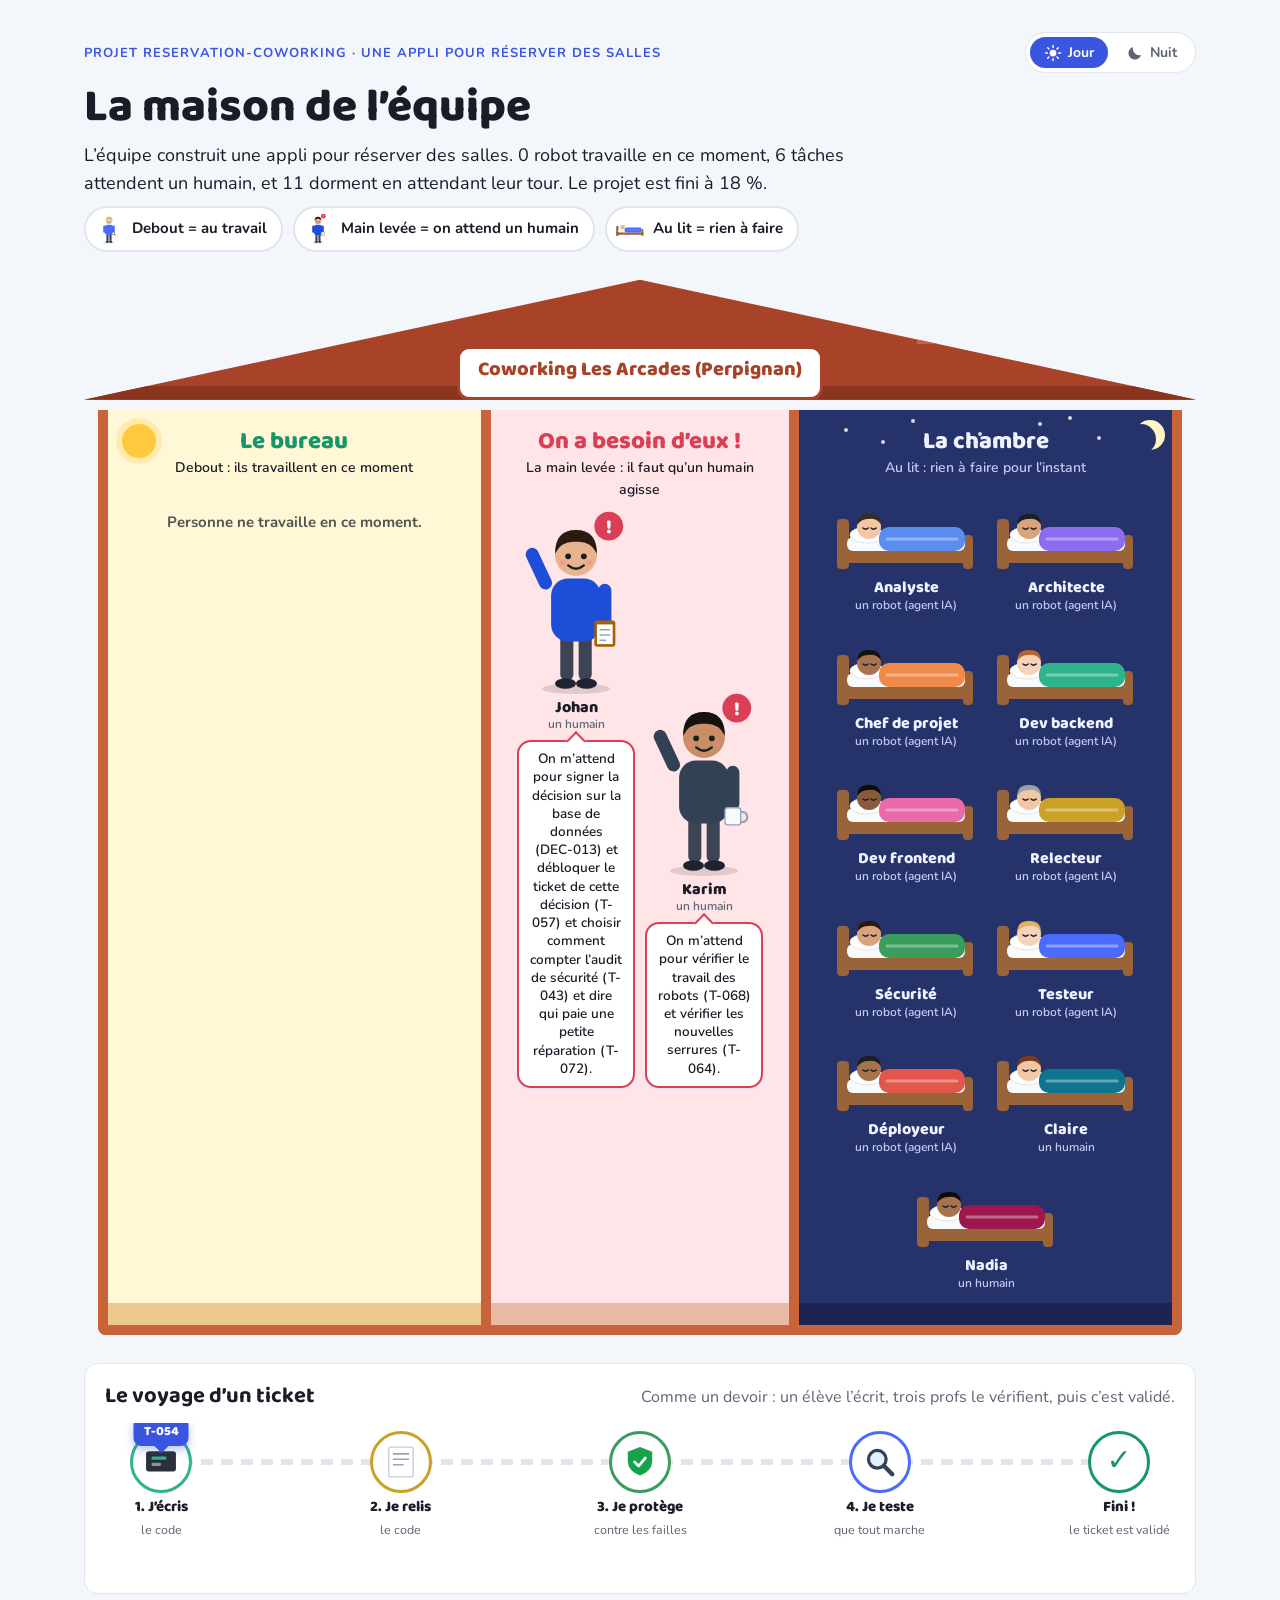
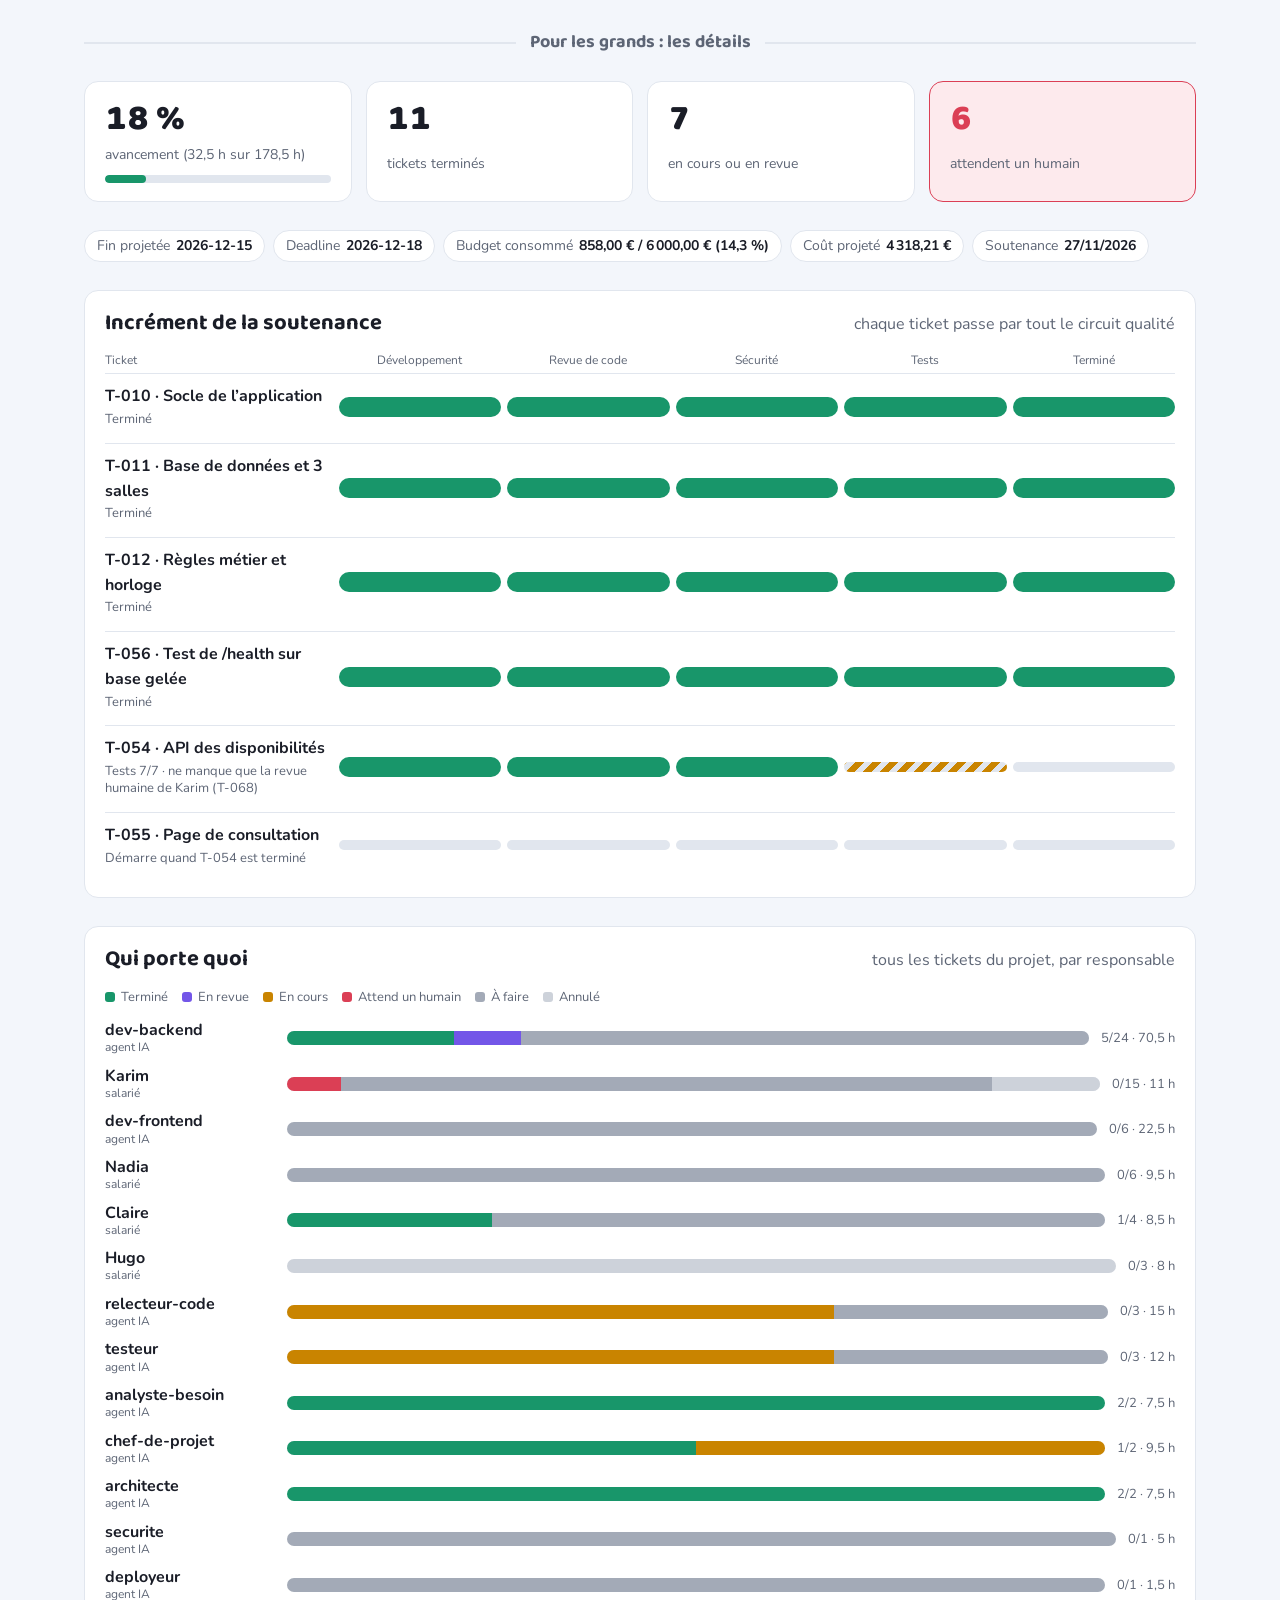
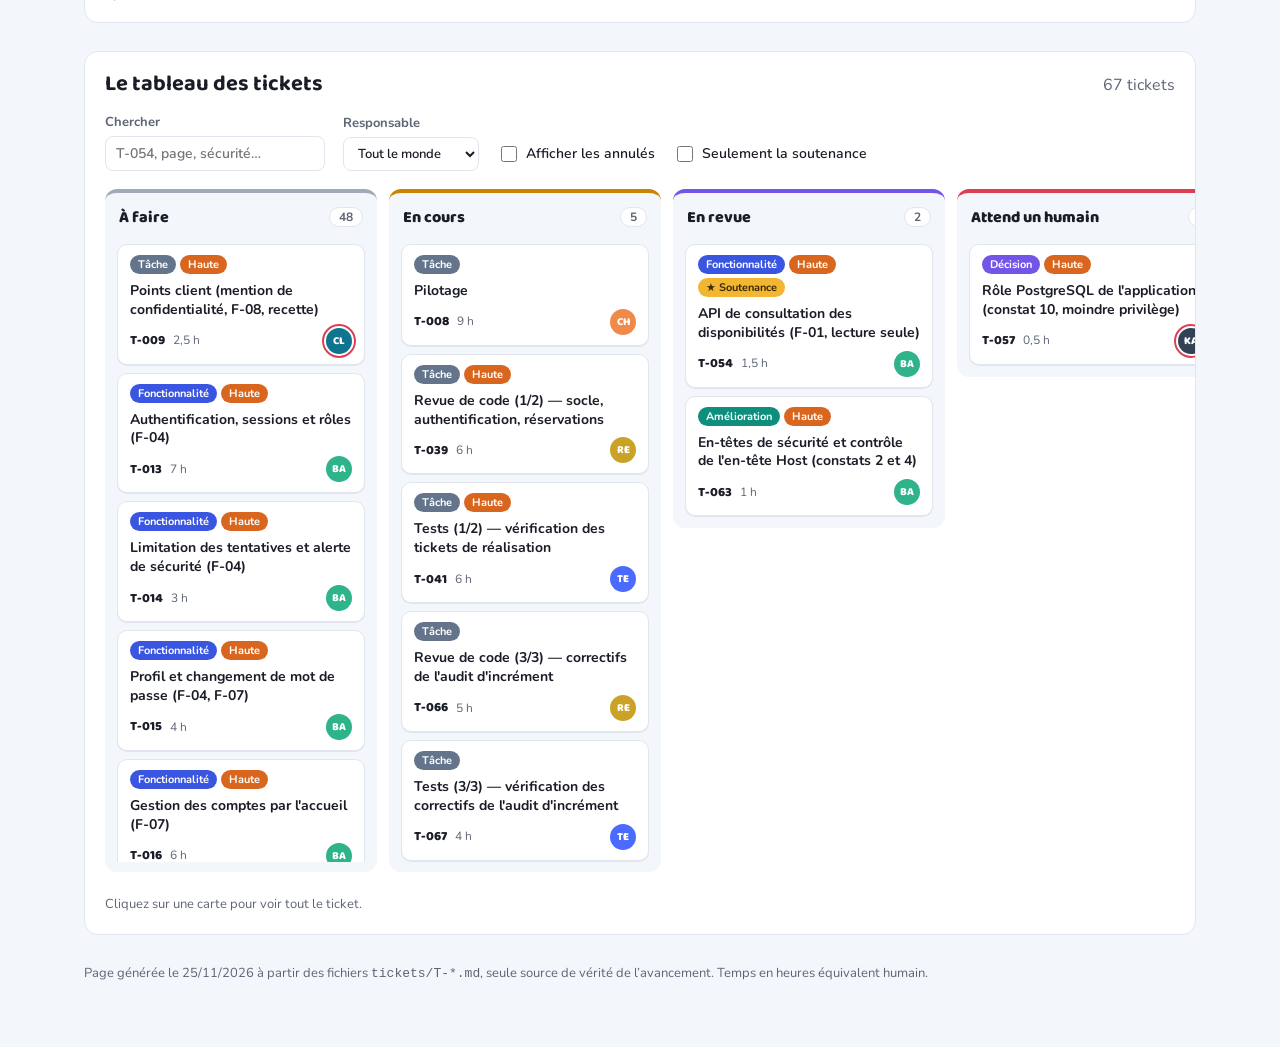
==== commit 34cdda78: "reservation-coworking : vérifications de T-062 et T-063 T-062 TERMINE (campagne 5, SHA 16282cc, 183 " ====
--- a/qui-fait-quoi.html
+++ b/qui-fait-quoi.html
@@ -420,7 +420,7 @@
 </main>
 
 <script>
-const D = {"tickets": [{"id": "T-001", "titre": "Rédaction du CDC", "type": "tache", "statut": "TERMINE", "priorite": "haute", "qui": "analyste-besoin", "nature": "agent", "est": 7.0, "passe": 8.0, "fichier": "projets/reservation-coworking/tickets/T-001-redaction-du-cdc.md", "corps": "# T-001 — Rédaction du CDC\n\n## Description\nTicket de travail de l'`analyste-besoin` (R14, étape 2 du pipeline). À partir de [demande.md](../demande.md), rédiger `projets/reservation-coworking/cdc.md` selon `templates/cdc.md` : besoins fonctionnels des membres (réservation par créneau d'une heure, disponibilités, annulation) et de l'accueil (réservations du jour), contraintes (budget 6 000 €, deadline 2026-12-18, données personnelles limitées au nom et à l'e-mail), exigences de sécurité et RGPD, critères d'acceptation vérifiables, et questions ouvertes pour le client.\n\nRepère d'estimation : 7 h pour une application métier (skill `nouveau-projet`).\n\n## Critères d'acceptation\n- [x] `cdc.md` existe, suit `templates/cdc.md` avec l'en-tête standard et la ligne de provenance, en `EN_REVUE`.\n- [x] Chaque besoin exprimé dans `demande.md` est repris dans le CDC avec au moins un critère d'acceptation vérifiable.\n- [x] Les contraintes de budget, de délai et de données personnelles sont reprises sans modification.\n- [x] Les questions ouvertes de `demande.md` sont traitées ou reprises dans le CDC.\n- [x] Un ticket `decision` « Validation du CDC » est créé en `ATTENTE_HUMAIN`.\n\n## Revue\n\n- **Avis relecteur-code** : sans objet (ticket de travail, pas de code)\n- **Commentaires** :\n- **Revue humaine requise** : non\n- **Revue humaine** :\n\n## Journal\n\n- 2026-11-24 13:49 · agent:coordinateur · création · 0 h\n- 2026-11-24 14:00 · agent:analyste-besoin · passage EN_COURS, lecture de demande.md et projet.md · 0 h\n- 2026-11-24 14:30 · agent:analyste-besoin · rédaction de cdc.md v0.1 (3 Must, 13 questions ouvertes dont 6 bloquantes, 9 hypothèses) et création du ticket T-003 (ATTENTE_HUMAIN) · 5 h\n- 2026-11-24 14:30 · agent:analyste-besoin · passage EN_REVUE (jamais TERMINE : validation humaine à suivre) · 0 h\n- 2026-11-24 16:00 · agent:analyste-besoin · révision de cdc.md en v0.2 avec les réponses du client transmises par Claire (arbitrage humain sur T-003, option 2) : F-04 en Must, F-05 exclue, F-06 en Should, F-07 et F-08 ajoutées, règles chiffrées, § 8 à 11 mis à jour, 13 questions tranchées ou acceptées, 5 nouvelles questions (Q-14 à Q-18) · 1,5 h\n- 2026-11-24 16:00 · agent:analyste-besoin · ticket laissé EN_REVUE (validation humaine du CDC v0.2 à suivre via T-003) · 0 h\n- 2026-11-24 17:00 · agent:analyste-besoin · révision de cdc.md en v0.3 (arbitrages d'Ethan, DEC-006) : F-08 en Should (5 Must, écart à S4-R5 justifié), H-10 à H-17 acceptées, Q-14 et Q-18 tranchées avec critères vérifiables (compte accueil initial, réinitialisation par l'accueil, changement de son propre mot de passe), revue humaine d'authentification attribuée à Karim (AF3) · 1 h\n- 2026-11-24 17:00 · agent:analyste-besoin · ticket laissé EN_REVUE (validation humaine du CDC v0.3 à suivre via T-003) · 0 h\n- 2026-11-24 18:00 · agent:analyste-besoin · révision de cdc.md en v0.4 (arbitrages d'Ethan, DEC-006) : changement obligatoire du mot de passe à la première connexion étendu aux comptes membres (critère en F-07, § 7 et § 8 ajustés), Q-15, Q-16 et Q-17 closes par hypothèses acceptées (H-17, H-20, H-21) · 0,5 h\n- 2026-11-24 18:00 · agent:analyste-besoin · ticket laissé EN_REVUE (validation humaine du CDC v0.4 à suivre via T-003) · 0 h\n- 2026-11-24 18:30 · agent:coordinateur · critères d'acceptation vérifiés (cdc.md v1.0 VALIDÉ par Ethan, DEC-006 ; T-003 créé puis tranché) ; passage TERMINE · 0 h", "depend_de": [], "bloque_par": "", "cree_le": "2026-11-24", "maj_le": "2026-11-24", "termine_le": "2026-11-24"}, {"id": "T-002", "titre": "Interlocuteur client et allocation initiale", "type": "decision", "statut": "TERMINE", "priorite": "haute", "qui": "chef-de-projet", "nature": "agent", "est": 0.5, "passe": 0.0, "fichier": "projets/reservation-coworking/tickets/T-002-interlocuteur-client-et-allocation.md", "corps": "# T-002 — Interlocuteur client et allocation initiale\n\n## Description\n**Question.** Quel salarié est l'interlocuteur client du projet `reservation-coworking` (cadrage, réponses aux questions ouvertes du CDC, recette avec le client), et avec quelle allocation de sa capacité ?\n\n**Options.**\n1. **Claire à 10 %** (3,5 h/semaine) : seule salariée `relation-client`, au niveau `expert` ; aucune absence au calendrier ; allocation actuelle vide (0 %).\n2. **Claire à 20 %** (7 h/semaine) : la même, avec plus de marge pour la recette et les échanges avant la deadline du 2026-12-18.\n3. **Un autre salarié** : aucun autre membre n'a la compétence `relation-client` (AF1 non satisfait) ; à n'envisager qu'avec un ticket `formation`.\n\n**Recommandation.** Option 1, **Claire à 10 %**. Elle remplit AF1 (relation-client, au moins confirme) et AF8 (disponible, allocation libre). Le projet est petit (3 salles, budget 6 000 €) : 10 % suffisent au cadrage et aux questions ; l'allocation pourra être relevée au moment de la recette si besoin (AF9).\n\n**Impact.**\n- Coût horaire de Claire : 550 €/j ÷ 7 = **78,57 €/h**. À 10 % sur les ~4 semaines restantes (environ 14 h), ≈ **1 100 €**, soit ~18 % du budget ; à 20 %, ≈ 2 200 € (~37 %). Ce coût n'est imputé qu'au temps réellement passé sur des tickets.\n- Capacité restante de Claire : 90 % (option 1) ou 80 % (option 2) pour les autres projets.\n- Claire est aussi la candidate naturelle pour la recette humaine (`recette-fonctionnelle` confirme), qui sera décidée au planning.\n- Dépendance à une seule personne pour la relation client (déjà signalée dans sa fiche, AF10 b).\n\n## Critères d'acceptation\n- [ ] Un humain a choisi l'interlocuteur client et le pourcentage d'allocation.\n- [ ] Le fichier `docs/decisions/AAAA-MM-JJ-DEC-NNN-*.md` est créé et référencé dans le champ `decision`.\n- [ ] `equipe/membres/<prenom>.md` (allocation) et `projet.md` (`salaries_affectes`) sont mis à jour par le coordinateur après la décision.\n\n## Revue\n\n- **Avis relecteur-code** : sans objet (ticket de décision)\n- **Commentaires** :\n- **Revue humaine requise** : non\n- **Revue humaine** :\n\n## Journal\n\n- 2026-11-24 13:49 · agent:coordinateur · création · 0 h\n- 2026-11-24 · salarie:ethan · décision prise (DEC-005) · 0 h\n- 2026-11-24 18:30 · agent:coordinateur · suivi après déblocage humain (DEC-005) : termine_le renseigné, bloque_par vidé (ticket TERMINE) · 0 h", "depend_de": [], "bloque_par": "", "cree_le": "2026-11-24", "maj_le": "2026-11-24", "termine_le": "2026-11-24"}, {"id": "T-003", "titre": "Validation du CDC", "type": "decision", "statut": "TERMINE", "priorite": "haute", "qui": "analyste-besoin", "nature": "agent", "est": 0.5, "passe": 0.0, "fichier": "projets/reservation-coworking/tickets/T-003-validation-du-cdc.md", "corps": "# T-003 — Validation du CDC\n\n## Description\n**Question.** Le cahier des charges [cdc.md](../cdc.md) (version 0.1, `EN_REVUE`) du projet `reservation-coworking` peut-il être validé comme base de l'architecture, de la planification et du développement ?\n\n**Options.**\n1. **Valider en l'état** : le périmètre Must est F-01 (disponibilités et réservation), F-02 (annulation) et F-03 (vue de l'accueil). Les questions ouvertes restent suivies avec leurs hypothèses par défaut. Rapide, mais risque de reprise si une réponse change le périmètre.\n2. **Faire répondre le client aux questions bloquantes (Q-01, Q-03, Q-04, Q-07, Q-08, Q-12) puis valider** : le CDC repasse par l'analyste (révision, v0.2) avant validation.\n3. **Refuser et demander un changement de périmètre** (par exemple ajouter paiement, notifications en Must, ou retirer une fonctionnalité).\n\n**Recommandation.** Option 2, avec réponses du client sous 3 jours (avant le 2026-11-27) : les six questions bloquantes conditionnent l'authentification, les règles métier, la vue de l'accueil et le RGPD, et donc l'architecture. La deadline du 2026-12-18 laisse peu de marge pour une reprise tardive. Les autres questions (Q-02, Q-05, Q-06, Q-09, Q-10, Q-11, Q-13) peuvent suivre avec leurs hypothèses (H-01 à H-09).\n\n**Impact.**\n- Questions ouvertes : **13**, dont **6 bloquantes**.\n- 9 hypothèses listées au § 11 ; H-03 (base légale RGPD) et H-08 (maintenance non incluse) à confirmer.\n- Délai : environ 18 jours ouvrés avant la deadline ; chaque jour sans réponse réduit le temps de développement et de recette.\n- Budget : 6 000 € repris tels quels (HT ou TTC non précisé, Q-09). La validation du budget et des délais reste une étape distincte (planning).\n- Tant que le CDC n'est pas `VALIDÉ`, l'`architecte` ne peut pas démarrer (R4, S4-R4).\n\n### Mise à jour du 2026-11-24 (coordinateur) : option 2 retenue, CDC v0.2\nEthan a retenu l'option 2 ; les réponses du client (transmises par Claire) sont intégrées au [CDC v0.2](../cdc.md). La décision est préparée dans [DEC-006](../../../docs/decisions/2026-11-24-DEC-006-validation-cdc-coworking.md) (`EN_REVUE`).\n\n**Question restante.** Le CDC v0.2 peut-il être validé ? Deux points sont à trancher en même temps :\n1. **Nombre de Must : 6** (F-01 à F-04, F-07 rôle accueil, F-08 purge à 12 mois), contre 2 ou 3 visés par S4-R5.\n   - **A.** Garder les 6 Must.\n   - **B.** Passer F-08 (purge à 12 mois) en Should : aucune donnée n'aura 12 mois avant fin 2027 ; livrable avant la mise en ligne si le client l'exige.\n   - *Recommandation : B*, qui allège le premier lot sans renoncer à l'obligation du client (à confirmer avec Claire auprès de Marie Lenoir).\n2. **Hypothèses de l'ESN H-10 à H-17** (§ 11 du CDC) : avance de 14 jours comptée de J à J+14, créneau commencé non réservable, annulation qui libère le quota, 12 mois comptés depuis la date du créneau, effets de la suppression de compte, pas de modification ni de création de réservation par l'accueil, comptes accueil créés hors de l'application, fuseau Europe/Paris sans jours fériés. *Recommandation : les accepter telles quelles.*\n\n**Points restés ouverts, non bloquants pour la validation** : Q-14 (comptes accueil) et Q-18 (réinitialisation du mot de passe, forcément par l'accueil sans e-mail) à trancher avant les tickets d'authentification ; Q-15, Q-16, Q-17.\n\n**Impact mis à jour.** 13 questions initiales répondues ou acceptées ; 5 nouvelles questions non bloquantes. L'authentification et le rôle accueil ajoutent environ 15 à 25 h (estimation indicative de l'analyste, à confirmer par le `chef-de-projet`) et des revues humaines obligatoires (S3-R2). Budget précisé : 6 000 € HT, maintenance hors budget.\n\n## Critères d'acceptation\n- [ ] `cdc.md` passé `VALIDÉ` par un humain (`valide_par` renseigné).\n- [ ] Fichier `docs/decisions/AAAA-MM-JJ-DEC-NNN-*.md` créé et référencé dans le champ `decision`.\n- [ ] Questions ouvertes répondues ou arbitrées (au minimum les 6 bloquantes).\n\n## Revue\n\n- **Avis relecteur-code** : sans objet (ticket de décision)\n- **Commentaires** :\n- **Revue humaine requise** : non\n- **Revue humaine** :\n\n## Journal\n\n- 2026-11-24 14:30 · agent:analyste-besoin · création, statut ATTENTE_HUMAIN · 0 h\n- 2026-11-24 16:00 · agent:analyste-besoin · CDC révisé en v0.2 (réponses du client transmises par Claire, option 2) ; statut du ticket inchangé, validation humaine de la v0.2 en attente · 0 h\n- 2026-11-24 16:10 · agent:coordinateur · description mise à jour pour la v0.2 (points F-08 et H-10 à H-17), DEC-006 préparée en EN_REVUE ; statut inchangé · 0 h\n- 2026-11-24 17:00 · agent:analyste-besoin · CDC révisé en v0.3 (arbitrages d'Ethan, DEC-006) ; statut du ticket inchangé, validation humaine de la v0.3 en attente · 0 h\n- 2026-11-24 18:00 · agent:analyste-besoin · CDC révisé en v0.4 ; statut du ticket inchangé, validation humaine de la v0.4 en attente · 0 h\n- 2026-11-24 · salarie:ethan · décision prise (DEC-006) · 0 h\n- 2026-11-24 18:30 · agent:coordinateur · suivi après déblocage humain (DEC-006) : termine_le renseigné, bloque_par vidé (ticket TERMINE) · 0 h", "depend_de": ["T-001"], "bloque_par": "", "cree_le": "2026-11-24", "maj_le": "2026-11-24", "termine_le": "2026-11-24"}, {"id": "T-004", "titre": "Architecture", "type": "tache", "statut": "TERMINE", "priorite": "haute", "qui": "architecte", "nature": "agent", "est": 7.0, "passe": 11.5, "fichier": "projets/reservation-coworking/tickets/T-004-architecture.md", "corps": "# T-004 — Architecture\n\n## Description\nTicket de travail de l'`architecte` (R14, étape 3 du pipeline). À partir du [CDC v1.0](../cdc.md) (`VALIDÉ`, DEC-006), rédiger `projets/reservation-coworking/architecture.md` selon `templates/architecture.md` : choix du système d'information et de la stack, modèle de données, découpage des composants, authentification et rôles (membre, accueil), hébergement en production locale Docker (DEC-003, `url_prod: http://localhost:8080`), `/health` renvoyant le SHA, sécurité et RGPD (§ 8 du CDC).\n\nPoints structurants du CDC : 5 Must (F-01 à F-04, F-07) ; authentification par e-mail et mot de passe haché, changement obligatoire du mot de passe à la première connexion pour tous les comptes ; compte accueil initial créé par script d'initialisation (mot de passe par variable d'environnement, jamais dans le dépôt) ; unicité d'une réservation par salle et par créneau sous concurrence ; règles horaires (lun-ven, 8 h-20 h, 2 créneaux par jour, 14 jours d'avance) ; Should : F-06 (fiches des salles) et F-08 (purge à 12 mois). Budget 6 000 € HT et deadline 2026-12-18 : privilégier une stack simple et maîtrisée par l'équipe.\n\nRepère d'estimation : 7 h pour une application métier.\n\n## Critères d'acceptation\n- [x] `architecture.md` existe, suit `templates/architecture.md` avec l'en-tête standard et la ligne de provenance, en `EN_REVUE`.\n- [x] Chaque exigence Must du CDC (F-01, F-02, F-03, F-04, F-07) est rattachée à au moins un composant ou une décision d'architecture.\n- [x] Chaque choix technique important est justifié et accompagné d'au moins une alternative écartée.\n- [x] Le § 8 du CDC (sécurité, RGPD) est couvert : hachage des mots de passe, contrôle des rôles côté serveur, gestion des secrets, conservation des données.\n- [x] L'hébergement suit DEC-003 (production locale Docker) ou, s'il en diffère, le point est posé comme décision humaine.\n- [x] Un ticket `decision` « Choix techniques » est créé en `ATTENTE_HUMAIN`.\n\n## Revue\n\n- **Avis relecteur-code** : sans objet (ticket de travail, pas de code)\n- **Commentaires** :\n- **Revue humaine requise** : non\n- **Revue humaine** :\n\n## Journal\n\n- 2026-11-24 18:30 · agent:coordinateur · création · 0 h\n- 2026-11-24 18:40 · agent:architecte · passage EN_COURS ; lecture du CDC v1.0 (VALIDÉ, DEC-006), de DEC-003, du modèle `deploiement/docker-compose.yml`, de `scripts/prod_locale.py` et des fiches de l'équipe · 1 h\n- 2026-11-24 19:00 · agent:architecte · vérification des versions par recherche web (Python, FastAPI, Uvicorn, SQLAlchemy, Alembic, psycopg, argon2-cffi, tzdata, PostgreSQL 16, pytest, httpx, Playwright) · 1 h\n- 2026-11-24 19:25 · agent:architecte · rédaction de `architecture.md` v0.1 (EN_REVUE) : stack, modèle de données, sécurité, couverture des exigences non fonctionnelles, déploiement, sauvegardes, 17 décisions · 4,5 h\n- 2026-11-24 19:30 · agent:architecte · création de T-005 « Choix techniques » (ATTENTE_HUMAIN) ; passage EN_REVUE · 0,5 h\n- 2026-11-24 21:00 · agent:architecte · révision de `architecture.md` en v0.2 (EN_REVUE) selon les arbitrages d'Ethan sur T-005 (DEC-007) : stack A1 retenue, procédure pas à pas de `init_accueil` (PowerShell 7.1+, 5.1, bash/Git Bash, contrôles de non-fuite), écart « clé de signature » pris en compte, sauvegarde quotidienne par commande réutilisant `prod_locale.py` avec rétention 14 jours et tâche planifiée Windows (limite v0.1 de 30 jours retirée), limites et risques au nouveau § 11 ; ticket reste EN_REVUE · 1,5 h\n- 2026-11-24 22:00 · agent:architecte · révision de `architecture.md` en v0.3 (EN_REVUE) selon trois corrections d'Ethan (DEC-007) : seuil global de 30 échecs transformé en alerte journalisée `ALERTE_SECURITE` sans blocage (format défini pour `analyste-prod`) ; R-03 traité par une limite d'âge de 30 jours sur toute sauvegarde du projet, appliquée par `sauvegarder_local.py` avec ajout additif dans `prod_locale.py` (tests existants inchangés, tests complétés) et durée réelle de 30 jours dans la page de confidentialité ; « Pourquoi » de C repris (décision 6, § 6, R-06) ; ticket reste EN_REVUE · 1 h\n- 2026-11-24 23:00 · agent:architecte · révision v0.4 de `architecture.md` selon deux décisions d'Ethan (DEC-007) : limite de 30 jours appliquée aussi au déploiement (`purger_sauvegardes()`), `test_retention` daté par rapport à `maintenant()` ; revue de Karim reportée aux tickets d'authentification (S3-R2). **Révision interrompue** : pendant le travail, le fichier est passé `VALIDÉ` (v1.0, `valide_par: Ethan`, `decision: DEC-007`). Une partie des changements avait déjà été enregistrée : historique v0.4, schéma, § 6, § 7, première puce « Sauvegardes » du § 8. Le reste n'a pas été appliqué (R6) : fin du § 8, décision 14, § 9, § 10, R-02 à R-05. Le document validé est donc incohérent sur la limite au déploiement. Un humain doit le repasser en `EN_REVUE` pour que la révision soit terminée. Ticket reste EN_REVUE · 0,5 h\n- 2026-11-24 23:45 · agent:architecte · `architecture.md` repassé `EN_REVUE` par Ethan (v1.0) ; révision **v1.1** (EN_REVUE, `valide_par` et `decision` vides) qui complète la v0.4 interrompue et intègre DEC-008 (EN_REVUE) : limite de 30 jours au déploiement via `purger_sauvegardes()` reportée partout (§ 8 limite d'âge, modification de `prod_locale.py`, tests dont `test_retention` daté par rapport à `pl.maintenant()` et nouveau test au déploiement, liste « Rétention cohérente » ; § 9 statut et décision 14, option (d) retenue, « commande quotidienne seule » écartée ; § 10 ticket de sauvegarde 3,5 à 4,5 h ; § 11 R-02 à R-05) ; limite R-05 écrite telle quelle ; procédure PowerShell de suppression des dossiers de sauvegardes en fin de démonstration ; message « Limite d'âge » distinct de « Rétention » dans `deployer_local.py` (désormais modifié) et `sauvegarder_local.py` ; relecture de cohérence du document entier. Ticket reste EN_REVUE · 1,5 h\n- 2026-11-24 23:50 · agent:coordinateur · critères vérifiés (architecture.md v1.1 VALIDÉ par Ethan, DEC-007 et DEC-008 ; T-005 créé puis tranché) ; passage TERMINE. Dépassement : 11,5 h pour 7 h estimées (quatre révisions) · 0 h", "depend_de": ["T-003"], "bloque_par": "", "cree_le": "2026-11-24", "maj_le": "2026-11-24", "termine_le": "2026-11-24"}, {"id": "T-005", "titre": "Choix techniques", "type": "decision", "statut": "TERMINE", "priorite": "haute", "qui": "architecte", "nature": "agent", "est": 0.5, "passe": 0.0, "fichier": "projets/reservation-coworking/tickets/T-005-choix-techniques.md", "corps": "# T-005 — Choix techniques\n\n## Description\n**Question.** L'[architecture](../architecture.md) v0.1 (`EN_REVUE`) du projet `reservation-coworking` peut-elle être validée comme base du planning (S1) et du développement ? Sept points demandent un arbitrage explicite (A à G). L'hébergement reste la production locale Docker (DEC-003) : aucun changement d'hébergeur n'est proposé.\n\n**A. Stack (§ 2, décisions 1 à 4).**\n- **Option A1 (recommandée)** : une seule image ; Python 3.14 + FastAPI + Uvicorn ; front HTML/CSS/JS sans framework ni build, servi par l'app ; PostgreSQL 16 + SQLAlchemy 2.0 + Alembic + psycopg 3 ; Argon2id (argon2-cffi).\n- Option A2 : même backend, front React + Vite (Léa et `dev-frontend` maîtrisent React) : ajoute une chaîne de build Node et des dépendances npm que `securite.yml` n'audite pas.\n- Option A3 : Django (authentification, CSRF et sessions fournis) : impose une `SECRET_KEY`, que le modèle commun `docker-compose.yml` ne transmet pas (voir C).\n\n**B. Compte accueil initial (Q-14, décision 11).**\n- **Option B1 (recommandée)** : commande `python -m reservation.init_accueil`, lancée **une fois par un humain** dans le conteneur (`docker exec -e ACCUEIL_EMAIL -e ACCUEIL_MOT_DE_PASSE_INITIAL …`), la valeur venant de son terminal. Rien à modifier dans les fichiers communs ; le secret ne passe par aucun agent ni aucun fichier.\n- Option B2 : ajouter la variable au modèle commun `deploiement/docker-compose.yml` (fichier de C, tous les projets) : le secret devrait être dans l'environnement de `deployer_local.py`, lancé par le `deployeur`, et resterait visible par `docker inspect`.\n\n**C. Clé de signature des sessions (CDC § 8, décision 6) : prise d'acte.** Le CDC demande de tenir « la clé de signature des sessions » hors dépôt. L'architecture utilise des sessions opaques stockées en base (empreinte SHA-256 du jeton) : **il n'y a aucune clé de signature**, donc aucun secret de plus. Confirmer que cet écart de forme est accepté (le CDC validé n'est pas modifié).\n\n**D. Sauvegarde quotidienne et rétention (CDC § 9, décision 14).** L'outillage DEC-003 ne fait qu'un `pg_dump` avant chaque déploiement et garde les 10 derniers, sans limite d'âge.\n- **Option D1 (recommandée)** : tâche planifiée sur le poste qui fait un `pg_dump` quotidien dans `deploiement/local/reservation-coworking/sauvegardes-quotidiennes/` (rétention 14 jours), **et** limite de 30 jours pour toute sauvegarde du projet, y compris celles d'avant déploiement (modification de l'outillage de C, `prod_locale.py`, à décider avec C). Une donnée supprimée sur demande subsiste au plus 30 jours dans les sauvegardes.\n- Option D2 : tâche quotidienne seulement, sans toucher à la rétention de DEC-003 : une sauvegarde d'avant déploiement peut garder pendant des mois un compte supprimé.\n- Option D3 : sauvegardes d'avant déploiement seulement : écart à l'exigence « sauvegarde quotidienne » du CDC § 9.\n\n**E. Accès limité au poste de démonstration (§ 7).** En production locale, l'app n'est joignable que sur `127.0.0.1:8080` : les membres ne peuvent pas réserver depuis leur téléphone. Le mobile est vérifié par émulation dans le navigateur. Recommandation : **accepter pour la démonstration** (H-19, DEC-003) ; une exposition réelle (HTTPS, reverse proxy, hébergeur) serait une nouvelle décision.\n\n**F. Suppression des comptes accueil.** Le CDC ne prévoit que la suppression des comptes **membres**. Recommandation : **ne pas ajouter** la suppression d'un compte accueil (non demandée ; évite de supprimer le dernier compte accueil). Un compte accueil d'un salarié parti est neutralisé par réinitialisation de son mot de passe.\n\n**G. Seuils de sécurité proposés (à confirmer par `securite` et Karim).** Mot de passe de 12 à 128 caractères, différent de l'e-mail et de l'ancien, sans règle de composition ; 5 échecs de connexion par e-mail en 15 min → refus 15 min, et 30 échecs toutes adresses confondues en 15 min → refus 15 min ; session expirée après 2 h d'inactivité, 12 h au maximum.\n\n**Recommandation.** Valider l'architecture v0.1 avec **A1, B1, C (prise d'acte), D1, E (accepté pour la démonstration), F (pas de suppression d'accueil), G (seuils proposés)**. Faire relire les choix par **Karim** avant la décision (sa fiche le prévoit), car il assure la revue humaine des tickets d'authentification (AF3, DEC-006). Pour D1, décider avec C, responsable de `prod_locale.py`.\n\n**Impact.**\n- **Coût d'exploitation** : 0 € (production locale, aucun service tiers) ; mise en place de la sauvegarde quotidienne ≈ 2 à 3 h (D1), hors catalogue des agents, à confier par le `chef-de-projet` (compétence `sauvegarde-restauration` : Nadia, ou l'agent `deployeur` sous revue de Nadia).\n- **Délais** : la stack A1 n'a ni build front ni dépendance npm, ce qui réduit le risque sur les 18 jours ouvrés. Le chemin critique est l'authentification (F-04, F-07) et sa **revue humaine par Karim**, dont l'allocation au projet est aujourd'hui nulle (`allocation: {}`) : à décider au planning (événement d'équipe). Valider ce ticket au plus tard le 2026-11-26 pour garder la cible « architecture validée début décembre » (CDC § 10).\n- **Maintenance** : une seule langue (Python), une seule image, peu de dépendances à suivre par le `veilleur` ; migrations additives obligatoires (règle « étendre puis contracter ») pour que le rollback reste sûr.\n- **Si A2 ou A3** : +1 à 2 jours (chaîne de build ou adaptation de la gestion de la clé), et pour A3 une décision de plus sur le modèle commun.\n\n## Critères d'acceptation\n- [ ] Un humain a arbitré les points A à G (options retenues tracées).\n- [ ] Un fichier `docs/decisions/AAAA-MM-JJ-DEC-NNN-*.md` est créé (skill `tracer-decision`) et référencé dans `decision`.\n- [ ] `architecture.md` est passé `VALIDÉ` par un humain avec `valide_par` et `decision: DEC-NNN`, ou renvoyé à l'`architecte` avec les corrections demandées.\n- [ ] Pour D1 : le responsable C a donné son accord sur la limite d'âge des sauvegardes d'avant déploiement, ou l'option D2 est retenue.\n\n## Revue\n\n- **Avis relecteur-code** : sans objet (ticket de décision)\n- **Commentaires** :\n- **Revue humaine requise** : oui (décision humaine, R7)\n- **Revue humaine** :\n\n## Journal\n\n- 2026-11-24 19:30 · agent:architecte · création, ATTENTE_HUMAIN (validation des choix techniques) · 0 h\n- 2026-11-24 21:00 · agent:architecte · architecture révisée en v0.2 (EN_REVUE) selon les arbitrages d'Ethan (DEC-007) ; temps compté sur T-004 · 0 h\n- 2026-11-24 22:00 · agent:architecte · architecture révisée en v0.3 (EN_REVUE) selon les corrections d'Ethan (DEC-007) : alerte sans blocage global au-delà de 30 échecs, limite de 30 jours pour toute sauvegarde du projet (R-03 traité), « Pourquoi » de C ; temps compté sur T-004 · 0 h\n- décision prise (DEC-007)", "depend_de": ["T-004"], "bloque_par": "", "cree_le": "2026-11-24", "maj_le": "2026-11-24", "termine_le": "2026-11-24"}, {"id": "T-006", "titre": "Écritures Markdown par Edit/Write uniquement (hook R5/R6)", "type": "amelioration", "statut": "ANNULE", "priorite": "haute", "qui": "Hugo", "nature": "salarie", "est": 4.0, "passe": 0.0, "fichier": "projets/reservation-coworking/tickets/T-006-ecritures-md-par-edit-uniquement.md", "corps": "# T-006 — Écritures Markdown par Edit/Write uniquement (hook R5/R6)\n\n## Description\n> **ANNULE le 2026-11-25 : déplacé vers les règles de l'ESN (PR de règles).** Décision (Ethan, 2026-11-24, DEC-009, point D1) : la règle R17 et son outillage sortent du projet client, parce que le client ne paie pas l'amélioration des outils internes. R17 est adoptée sur le principe et sera réalisée après le développement du projet client, dans une PR de règles séparée (DEC-010) ; les tickets y seront recréés dans un projet interne de l'ESN. Ce ticket n'est pas supprimé (traçabilité).\n\n**Règle proposée (Ethan, 2026-11-24).** « Le coordinateur et les agents ne modifient jamais un document Markdown par Bash (sed, redirection, script) : uniquement par Edit/Write, pour que le hook R5/R6 s'applique. »\n\n**Pourquoi (Ethan).** Incident du 2026-11-24 : [DEC-007](../../../docs/decisions/2026-11-24-DEC-007-choix-techniques-coworking.md) a été modifié par le coordinateur au moyen d'un script Python lancé par Bash alors qu'il était déjà `VALIDÉ` (R6). Le hook `proteger_valide.py` ne surveille que Write et Edit : il n'a pas pu bloquer l'écriture. Elle n'a été détectée qu'après coup par `scripts/verifier_validations.py` (anomalie « VALIDÉ sans valide_par »). Voir [retex.md](../retex.md).\n\n**Correction proposée.**\n1. **Règle R17 dans `CLAUDE.md`**, par une PR, avec un fichier de décision et une entrée dans `docs/CHANGELOG-REGLES.md` (R11). La règle s'applique au coordinateur et à tous les agents.\n2. **Si possible, détection dans `.claude/hooks/restreindre_bash.py`** des écritures sur des fichiers `.md` de `docs/` et de `projets/` : `sed -i`, redirections `>` et `>>`, `tee`, et scripts en ligne (`python -c`, `python -` avec heredoc) qui écrivent dans ces fichiers. Le hook refuse la commande et renvoie vers Edit/Write.\n3. **Tests du hook** : un test par forme d'écriture refusée, et un test qui vérifie qu'une lecture (`grep`, `head`, `cat`) reste permise.\n\n**Triage attendu (`chef-de-projet`).** Affecter la réalisation du hook et de ses tests (compétences `backend-python` et `securite-applicative`), et préparer le ticket `decision` « Modification de règle R17 » (point d'arrêt humain : modification d'une règle, R7, R11). Ce ticket porte sur l'outillage de l'ESN, au-delà du seul projet.\n\n**Tri (`chef-de-projet`, 2026-11-24, S1-R5).**\n- **Priorité** : `haute`, inchangée (garde-fou contourné une fois ; tous les agents écrivent des Markdown) ; hors chemin critique du projet client.\n- **Décision préalable** : ticket [T-050](T-050-modification-regle-r17.md) « Modification de règle R17 » (`ATTENTE_HUMAIN`, R7, R11) ; ce ticket en dépend : si la règle est refusée, il passe `ANNULE`.\n- **Assigné** : aucun agent ne peut écrire dans `.claude/` ni `CLAUDE.md` (C9), donc un salarié (règle 7 du `chef-de-projet`). Seul Karim a `backend-python` et `securite-applicative` au niveau confirmé, mais personne ne pourrait alors relire son travail (S3-R1). Retenu : **Hugo** (`backend-python` débutant, `documentation` confirmé pour le texte de R17 et du changelog) **en binôme avec Karim** ([T-051](T-051-binome-t-006.md), 1 h), qui tient lieu de revue humaine (AF7, AF5 par analogie) ; formation [T-052](T-052-formation-hugo-backend-python.md) (AF10 c). Estimation portée de 3 à 4 h (hook, un test par forme refusée, rejeu de l'incident, texte de R17 et entrée du changelog). **Ticket salarié (AF11, R15)** : à faire par un humain.\n- **Affectation conditionnelle** : l'allocation de Hugo est aujourd'hui nulle ; elle est proposée dans T-007 (point B).\n- **Budget** : **relève de l'ESN, pas du client** (outillage commun et règle de l'ESN) : 367,86 € pour T-006, T-050, T-051 et T-052. Recommandation : transférer ce lot dans un projet interne de l'ESN (T-007, point D) ; tant qu'il reste ici, `tableau.py` le compte dans le budget du projet.\n\n## Critères d'acceptation\n- [ ] R17 est ajoutée à `CLAUDE.md` par une PR, avec un fichier `docs/decisions/AAAA-MM-JJ-DEC-NNN-*.md` validé par un humain et une entrée dans `docs/CHANGELOG-REGLES.md`.\n- [ ] `restreindre_bash.py` refuse `sed -i`, `>`, `>>`, `tee` et les scripts en ligne qui écrivent dans un fichier `.md` de `docs/` ou de `projets/`, avec un message qui renvoie vers Edit/Write (ou bien le ticket documente pourquoi une forme ne peut pas être détectée).\n- [ ] Les tests du hook couvrent chaque forme refusée et vérifient qu'une lecture de ces fichiers reste permise ; toutes les suites sont vertes.\n- [ ] Rejouer l'incident (modification par Bash d'un fichier `VALIDÉ` de `docs/decisions/`) est refusé par le hook.\n\n## Revue\n\n- **Avis relecteur-code** :\n- **Commentaires** :\n- **Revue humaine requise** : oui (garde-fou de sécurité de l'outillage : la modification du hook touche la sécurité, S3-R2 ; assurée par Karim dans le binôme T-051)\n- **Revue humaine** :\n\n## Journal\n\n- 2026-11-24 20:00 · agent:coordinateur · création, à la demande d'Ethan après l'incident DEC-007 · 0 h\n- 2026-11-24 23:55 · agent:chef-de-projet · triage : priorité haute maintenue ; réaffecté de agent:chef-de-projet à salarie:hugo (binôme Karim T-051, formation T-052), compétence backend-python (confirme), estimation 3 → 4 h ; dépend de la décision T-050 (R17) ; lot ESN hors budget client ; temps compté dans T-008 · 0 h\n- 2026-11-25 09:00 · agent:chef-de-projet · statut A_FAIRE → ANNULE : déplacé vers les règles de l'ESN (PR de règles) (Ethan, 2026-11-24, DEC-009, point D1 ; DEC-010) ; temps compté dans T-008 · 0 h", "depend_de": ["T-050"], "bloque_par": "", "cree_le": "2026-11-24", "maj_le": "2026-11-25", "termine_le": ""}, {"id": "T-007", "titre": "Validation du budget et des délais", "type": "decision", "statut": "TERMINE", "priorite": "haute", "qui": "Claire", "nature": "salarie", "est": 0.5, "passe": 0.0, "fichier": "projets/reservation-coworking/tickets/T-007-validation-budget-delais.md", "corps": "# T-007 — Validation du budget et des délais\n\n## Description\nPoint d'arrêt humain obligatoire de l'étape 4 (CLAUDE.md § 1, S1 § 4 étape 5). Analyse rédigée par le `chef-de-projet` à partir du [CDC v1.0](../cdc.md) (DEC-006), de l'[architecture v1.1](../architecture.md) (DEC-007, DEC-008), de `equipe/` et du calendrier ; détail dans [planning.md](../planning.md) (`EN_REVUE`). Porteur salarié (AF2) : Claire, qui présente ; la décision reste humaine (R5). Taux : agents 15 €/h ; Claire et Karim 550 €/j soit 78,57 €/h ; Nadia 450 €/j soit 64,29 €/h ; Hugo 350 €/j soit 50,00 €/h (ARCHITECTURE § 8).\n\n**Question.** Le planning du projet `reservation-coworking` (T-008 à T-049 : 42 tickets, dont 20 de réalisation) peut-il être validé, avec le budget prévisionnel, les jalons et les allocations de salariés ci-dessous ? Cinq points sont à trancher (A à E).\n\n### A. Périmètre de la livraison et budget\n| Poste | Heures | Coût |\n|---|---|---|\n| Déjà consommé : T-001 (8 h), T-004 (11,5 h), agents | 19,5 h | 292,50 € |\n| `dev-backend` (T-010 à T-021, T-026, T-028) | 60,5 h | 907,50 € |\n| `dev-frontend` (T-022 à T-025, T-027) | 22 h | 330,00 € |\n| `relecteur-code` (T-039, T-040) | 10 h | 150,00 € |\n| `testeur` (T-041, T-042) | 8 h | 120,00 € |\n| `securite` (T-043) | 5 h | 75,00 € |\n| `deployeur` (T-047) | 1,5 h | 22,50 € |\n| `chef-de-projet` (T-008, dont 4 h passées aujourd'hui) | 8 h | 120,00 € |\n| Claire : T-007, T-009, T-045 (recette), T-046 (GO) | 8,5 h | 667,86 € |\n| Karim : revues humaines T-030 à T-038 | 7,5 h | 589,29 € |\n| Nadia : T-029 (sauvegarde), T-044, T-048, T-049 | 7 h | 450,00 € |\n| **Total prévu (budget client)** | **157,5 h** | **3 724,64 €, soit 62,1 % de 6 000 € HT** |\n| Marge de risque : 25 % du reste à faire (3 372,14 €) | | + 843,04 € |\n| **Total avec marge** | | **4 567,68 €, soit 76,1 %** ; reste 1 432,32 € |\n\nMarge de 25 % : T-004 a dépassé de 64 % (quatre révisions) et T-001 de 14 % ; elle couvre les reprises après `CHANGEMENTS_DEMANDÉS`, les bugs de recette, un re-test et un nouveau rapport sur un nouveau SHA.\n\n- **A1 (recommandée)** : une livraison avec les 5 Must et les Should F-06 (T-027) et F-08 (T-028), planifiés après les Must : **3 724,64 €**.\n- **A2** : Must seuls ; F-06 et F-08 reportés : environ 130 € et une demi-journée de `dev-backend` en moins, mais il faudrait ensuite une seconde livraison (tests, recette, GO, déploiement, au moins 400 €). À retenir seulement si le client confirme (T-009) que F-08 n'est pas exigée à la mise en ligne.\n\n### B. Allocation des salariés (S1-R10 ; `equipe/` est modifié par le coordinateur après la décision)\nPériode du 2026-11-25 au 2026-12-18 : 18 jours ouvrés (17 pour Nadia, en formation le 2026-12-03). Utilisation = heures assignées ÷ capacité allouée (AF9, indicateur).\n\n| Salarié | Aujourd'hui | Proposé | h/jour | Heures assignées | Utilisation | Pourquoi |\n|---|---|---|---|---|---|---|\n| Claire | 10 % (DEC-005) | **20 %** | 1,4 h | 8,5 h | 34 % | Recette de 5 h (T-045), seule `recette-fonctionnelle` ; à 10 %, elle s'étale sur 8 jours et le GO tombe le 2026-12-18 (B2). DEC-005 prévoyait de relever l'allocation pour la recette. |\n| Karim | 0 % | **15 %** | 1,05 h | 7,5 h (+ 1,5 h lot ESN) | 40 % (48 % avec le lot ESN) | Chemin critique : aucun ticket d'authentification ne passe `TERMINE` sans sa revue (R13, architecture R-02). Les auth arrivent en revue du 2026-11-27 au 2026-12-04 : à 15 %, il les suit avec un jour de décalage au plus ; à 10 %, environ trois jours. Congés à partir du 2026-12-21, après la deadline. |\n| Nadia | 0 % | **20 %** | 1,12 h | 7 h | 37 % | T-029 (4,5 h) fini vers le 2026-12-01, environnement de recette (T-044) prêt avant le 2026-12-09, mise en service (T-048) le jour du déploiement. À 10 %, T-029 finit vers le 2026-12-08 et T-044 retarde la recette. |\n| Hugo | 0 % | **10 %**, seulement si le lot ESN reste dans ce projet (point D) | 0,7 h | 8 h (T-006, T-052, T-053) | 63 % | Lot ESN ; sinon allocation au projet interne. |\n\n- **B1 (recommandée)** : allocations du tableau. Les utilisations sous 50 % sont **signalées** (AF9) : elles viennent de temps concentrés sur le chemin critique (revues, recette, mise en service), pas de tickets à ajouter. **Réductions proposées ensuite** (nouvelles décisions, coordinateur) : Karim à 5 % après le 2026-12-09 (revues terminées), Claire à 10 % après le GO, Nadia à 5 % après la mise en service (jusqu'à T-049).\n- **B2** : allocations minimales (Claire, Karim et Nadia à 10 %) : utilisation entre 60 et 80 %, mais recette du 2026-12-09 au 2026-12-18 et déploiement après la deadline : **alerte S1-R11**. Déconseillée.\n\n### C. Jalons et délais (détail dans planning.md)\nFin de réalisation 2026-12-07 ; rapports de tests et de sécurité 2026-12-08 ; recette du 2026-12-09 au 2026-12-14 ; **GO 2026-12-14** ; **déploiement et mise en service 2026-12-15** ; **marge de 3 jours ouvrés** (16 au 18) avant la deadline du 2026-12-18.\n- **C1 (recommandée)** : ces dates. Le CDC (§ 10) proposait un GO une semaine avant la deadline (2026-12-11) : il n'est atteignable que si Claire concentre la recette sur les 9 et 10 décembre (environ 2,5 h par jour).\n- **C2** : viser le GO au 2026-12-11 : Claire bloque ces deux demi-journées (allocation de 40 % cette semaine-là).\n- Point de vigilance : une recette `NON CONFORME` demande environ 3 à 4 jours ouvrés (correction, nouveaux rapports, re-recette, GO, déploiement), soit l'essentiel de la marge.\n\n### D. Lot ESN : T-006 et ses suites (T-050, T-051, T-052) et la formation T-053\nCe lot (517,86 €) porte sur l'outillage commun, une règle de l'ESN et des formations : il **ne relève pas du budget du client**.\n- **D1 (recommandée)** : le coordinateur le transfère dans un projet interne de l'ESN (par exemple `projets/esn-outillage/`), avec ses propres allocations (Hugo, Karim).\n- **D2** : le laisser ici : `tableau.py` affichera **4 242,50 €** (70,7 %) au lieu de 3 724,64 €, dont 517,86 € qui ne concernent pas le client.\n\n### E. Formations et compétences (AF10)\n- **Créées (lot ESN)** : T-052 (Hugo, `backend-python`, binôme T-006, AF10 c), 50 € ; T-053 (Hugo, `securite-applicative`, second relecteur, AF10 b), 150 €.\n- **Repérées, non créées, à arbitrer** (une seule personne ou aucune) : `relation-client` et `recette-fonctionnelle` (Claire seule ; un empêchement bloque la recette, donc le GO) ; `sauvegarde-restauration` (Nadia seule ; la revue humaine de T-029 porte donc sur le code Python, par Karim) ; `juridique` (absente ; la mention RGPD est validée par le client, responsable du traitement) ; formation « supervision » de Nadia du 2026-12-03 (EV-002 ; sa fiche prévoit de la créer dans son premier projet alloué, mais elle ne sert pas ce client, 7 h, 450 €). Recommandation : les inscrire au plan de formation de l'ESN (projet interne), pas dans ce projet.\n- **Option non retenue au budget** : revue d'accessibilité par Léa (architecture § 6), 1,5 h, 96,43 €, allocation de 5 % ; les bonnes pratiques de base (H-07) sont vérifiées par `relecteur-code`, le test de bout en bout et la recette.\n\n**Recommandation.** **A1, B1, C1, D1** ; formations comme au point E. Budget client prévu à 3 724,64 € (62 %), 4 567,68 € avec la marge (76 %) ; GO le 2026-12-14 ; mise en production le 2026-12-15 ; 3 jours ouvrés de marge. Aucune alerte S1-R11.\n\n**Impact.**\n- **Budget** : 6 000 € HT tenus avec une marge de 1 432 € après la marge de risque.\n- **Délais** : deadline tenue avec 3 jours ouvrés de marge (C1) ; sans les allocations de B1, plus de marge (B2).\n- **Tickets** : les tickets de Karim (T-030 à T-038, T-050, T-051), de Nadia (T-029, T-044, T-048, T-049) et de Hugo (T-006, T-052, T-053) sont **conditionnels** à ces allocations ; si elles sont refusées, le `chef-de-projet` réaffecte.\n- **Tickets salariés sur le chemin critique** (AF11, à faire par des humains) : revues de Karim (T-030 à T-036, puis T-037 et T-038), T-029 et T-044 (Nadia), T-045 et T-046 (Claire), T-048 (Nadia).\n- **Capacité** : Claire garde 80 %, Karim 85 % et Nadia 80 % pour les autres projets.\n- **Après décision** : le coordinateur met à jour `equipe/membres/*.md` (allocations) et `projet.md` ; un humain passe `planning.md` en `VALIDÉ`.\n\n## Critères d'acceptation\n- [ ] Un humain a arbitré les points A à E (options retenues tracées).\n- [ ] Le fichier `docs/decisions/AAAA-MM-JJ-DEC-NNN-*.md` est créé (skill `tracer-decision`) et référencé dans `decision`.\n- [ ] `planning.md` est passé `VALIDÉ` par un humain (`valide_par`, `decision`), ou renvoyé au `chef-de-projet` avec les corrections demandées.\n- [ ] Les allocations décidées sont reportées par le coordinateur dans `equipe/membres/*.md`, et `projet.md` est cohérent.\n- [ ] Si D1 est retenue : le lot ESN est transféré par le coordinateur et les tickets d'ici passent `ANNULE` avec un renvoi.\n\n## Revue\n\n- **Avis relecteur-code** : sans objet (ticket de décision)\n- **Commentaires** :\n- **Revue humaine requise** : non\n- **Revue humaine** :\n\n## Journal\n\n- 2026-11-24 23:55 · agent:chef-de-projet · création, analyse au format R7 (points A à E), statut ATTENTE_HUMAIN ; temps compté dans T-008 · 0 h", "depend_de": [], "bloque_par": "validation humaine du budget et des délais", "cree_le": "2026-11-24", "maj_le": "2026-11-24", "termine_le": "2026-11-25"}, {"id": "T-008", "titre": "Pilotage", "type": "tache", "statut": "EN_COURS", "priorite": "normale", "qui": "chef-de-projet", "nature": "agent", "est": 9.0, "passe": 7.0, "fichier": "projets/reservation-coworking/tickets/T-008-pilotage.md", "corps": "# T-008 — Pilotage\n\n## Description\nTicket de travail du `chef-de-projet` (règle 14) : le temps de pilotage du projet `reservation-coworking` y est compté, une ligne de journal par intervention.\n\nEstimation : planification initiale 4 h (découpage, estimation, affectation, planning, budget, tri de T-006), replanification après DEC-009 1 h (planning v0.2), suivi et tri des tickets S2/S3 jusqu'à la mise en production 3 h (dont la surveillance de la marge pour l'abandon des Should), retour d'expérience 1 h.\n\n## Critères d'acceptation\n- [ ] `planning.md` produit et soumis à validation (T-007).\n- [ ] Chaque intervention du `chef-de-projet` a une ligne de journal et son temps.\n- [ ] `retex.md` complété en fin de projet, avec ses tickets `amelioration` et `formation`.\n\n## Revue\n\n- **Avis relecteur-code** : sans objet (ticket de travail, pas de code)\n- **Commentaires** :\n- **Revue humaine requise** : non\n- **Revue humaine** :\n\n## Journal\n\n- 2026-11-24 23:55 · agent:chef-de-projet · création, passage EN_COURS · 0 h\n- 2026-11-24 23:55 · agent:chef-de-projet · planification initiale : lecture du CDC v1.0, de l'architecture v1.1, de DEC-005 à DEC-008, de l'équipe et du calendrier ; création de T-007 et T-009 à T-053 ; tri de T-006 ; `planning.md` v0.1 ; budget prévisionnel et allocations proposées dans T-007 · 4 h\n- 2026-11-25 09:00 · agent:chef-de-projet · replanification après DEC-009 et DEC-010 (Ethan, 2026-11-24) : `planning.md` v0.2 (sans le lot R17 ni Hugo, budget et dates recalculés, règle d'abandon des Should) ; T-027 et T-028 marqués abandonnables, dépendances après tous les Must ; T-037 lié à T-028 ; T-006, T-051, T-052, T-053 passés ANNULE ; estimation 8 → 9 h ; TABLEAU.md régénéré · 1 h\n- 2026-11-25 23:50 · agent:chef-de-projet · triage (S1-R5) du rapport securite-2026-11-25-3 (constats 2, 4, 10 à 13) et des remarques non bloquantes du `relecteur-code` sur T-010, T-011 et T-012 : création de T-057 (décision, ATTENTE_HUMAIN) et de T-058 à T-067 ; critères ajoutés à T-013, T-016, T-018, T-037 et T-055 ; dépendances ajoutées à T-016 (T-061) et à T-018 (T-062). `tableau.py` non lancé (le hook n'accepte que le chemin relatif et le répertoire courant de l'agent n'est pas la racine) : calcul à la main dans le message au coordinateur · 1 h\n- 2026-11-25 14:45 · agent:chef-de-projet · triage (S1-R5) des suites de T-054 : T-069 trié (constat 14 du rapport securite-2026-11-25-4 fusionné) et ajouté à `depend_de` de T-046 ; T-070 trié ; création de T-071 (journal d'accès, constat 15 a) et T-072 (rotation des journaux, constat 15 b, Nadia) ; critère ajouté à T-013 (constat 15 c) et à T-055 (créneaux passés du jour J, 1,5 → 2 h) ; remarques 1 à 5 du relecteur sur T-054 et remarques fonctionnelles de l'audit regroupées dans T-065 (1 → 2,5 h) ; journal de T-018 ; T-066 (3 → 5 h) et T-067 (2,5 → 4 h) étendus ; proposition de ré-estimation de T-043 au journal. `tableau.py` non lancé (hook et répertoire courant) : calcul à la main dans le message au coordinateur · 1 h", "depend_de": [], "bloque_par": "", "cree_le": "2026-11-24", "maj_le": "2026-11-25", "termine_le": ""}, {"id": "T-009", "titre": "Points client (mention de confidentialité, F-08, recette)", "type": "tache", "statut": "A_FAIRE", "priorite": "haute", "qui": "Claire", "nature": "salarie", "est": 2.5, "passe": 0.0, "fichier": "projets/reservation-coworking/tickets/T-009-points-client.md", "corps": "# T-009 — Points client (mention de confidentialité, F-08, recette)\n\n## Description\nContact client (AF1) : Claire, interlocutrice côté ESN (DEC-005), traite avec Marie Lenoir, gérante de Coworking Les Arcades, les points que le CDC et l'architecture laissent au client.\n\n1. **Mention d'information RGPD** (CDC § 8, H-21 ; architecture § 6) : l'ESN propose le texte, le client (responsable du traitement) le valide. Contenu attendu : finalité (réservation des salles, identification par l'accueil) ; base légale (H-03, à confirmer par le client) ; données (nom, e-mail, empreinte du mot de passe) ; conservation des réservations 12 mois ; **persistance au plus 30 jours dans les sauvegardes**, sous la condition R-05 de l'architecture (DEC-007, DEC-008) ; exercice des droits de suppression, d'accès et de rectification auprès de l'accueil ; adresse de support de l'ESN. Le texte validé est recopié sous « Texte validé » ci-dessous, pour le ticket T-025.\n2. **F-08 avant la mise en ligne ?** (CDC § 4 et § 11) : le planning inclut la purge à 12 mois (T-028) dans la livraison du 2026-12-15 ; demander au client s'il l'exige à la mise en ligne ou s'il accepte une livraison ultérieure (avant fin 2027).\n3. **Recette** (Q-12) : disponibilité de Marie Lenoir pour assister à la recette du 2026-12-09 au 2026-12-14 (facultatif ; la recette est faite par Claire, T-045).\n4. **Adresse de support** de l'ESN (Q-09) : la communiquer au client ; elle figure dans le pied de page (T-022) et la page de confidentialité (T-025).\n5. **Fiches des salles** (Q-15, facultatif) : noms, capacités et équipements ; à défaut, « Salle 1/2/3 » (H-20).\n\n**Ticket salarié (AF11, R15)** : à faire par un humain (Claire) ; le coordinateur ne le réalise pas. Compétence `juridique` absente de l'équipe : la validation légale du texte relève du client, responsable du traitement ; Claire (`rgpd` confirmé) rédige la proposition.\n\n**Texte validé** : *(à recopier par Claire après la réponse du client)*\n\n## Critères d'acceptation\n- [ ] Le texte de la mention de confidentialité est proposé par l'ESN, validé par Marie Lenoir (date et réponse notées au journal) et recopié sous « Texte validé ».\n- [ ] Le texte indique la durée maximale de 30 jours dans les sauvegardes, avec la condition de l'architecture R-05, et l'exercice des droits auprès de l'accueil.\n- [ ] La réponse du client sur F-08 (exigée ou non à la mise en ligne) est notée au journal.\n- [ ] La disponibilité (ou non) de Marie Lenoir pour la recette est notée au journal.\n- [ ] L'adresse e-mail de support est communiquée au client et notée au journal.\n- [ ] Les valeurs des salles sont fournies, ou « Salle 1/2/3 » (H-20) est confirmé.\n\n## Revue\n\n- **Avis relecteur-code** : sans objet (pas de code)\n- **Commentaires** :\n- **Revue humaine requise** : non\n- **Revue humaine** :\n\n## Journal\n\n- 2026-11-24 23:55 · agent:chef-de-projet · création · 0 h", "depend_de": ["T-007"], "bloque_par": "", "cree_le": "2026-11-24", "maj_le": "2026-11-24", "termine_le": ""}, {"id": "T-010", "titre": "Socle de l'application (/health, Dockerfile, démarrage)", "type": "fonctionnalite", "statut": "TERMINE", "priorite": "haute", "qui": "dev-backend", "nature": "agent", "est": 5.0, "passe": 6.5, "fichier": "projets/reservation-coworking/tickets/T-010-socle-application.md", "corps": "# T-010 — Socle de l'application (/health, Dockerfile, démarrage)\n\n## Description\nPremier ticket de réalisation, socle de toutes les exigences (F-01 à F-08). Selon [architecture.md](../architecture.md) § 2, § 3, § 5 et § 8 (contrat de l'image, DEC-003, ARCHITECTURE § 9) : paquet `reservation` dans `projets/reservation-coworking/app/`, application FastAPI qui sert aussi les fichiers statiques du front, configuration (`PORT`, `DATABASE_URL` converti pour psycopg 3), `/health`, `Dockerfile`, point d'entrée `reservation.demarrer` (attente de la base, lancement d'Uvicorn avec 1 worker ; les migrations sont ajoutées par T-011), `app/env.example`, `requirements.txt` et `requirements-dev.txt`, README de l'app.\n\nLes versions exactes sont confirmées au premier ticket par `pip index versions <paquet>` (architecture § 2, écart de confiance sur FastAPI, Uvicorn, Playwright) et notées au journal.\n\n## Critères d'acceptation\n- [x] `GET /health` renvoie 200 `{\"status\": \"ok\", \"commit\": \"<sha>\"}` quand la base répond à `SELECT 1` (délai 1 s), et 503 `{\"status\": \"ko\", \"commit\": \"<sha>\"}` sinon ; `commit` vaut `GIT_COMMIT`, à défaut `RENDER_GIT_COMMIT`, à défaut `\"inconnu\"` (tests).\n- [x] `/health` est public, sans session, et ne renvoie aucune autre information.\n- [x] `app/Dockerfile` : base `python:3.14-slim`, `ARG GIT_COMMIT` puis `ENV GIT_COMMIT=$GIT_COMMIT`, installation de `requirements.txt` seul, utilisateur non root, commande `python -m reservation.demarrer` ; une image construite avec `--build-arg GIT_COMMIT=<sha>` renvoie ce SHA sur `/health`.\n- [x] L'app écoute sur `$PORT` et lit sa base dans `DATABASE_URL` ; aucune autre variable n'est exigée au lancement ; Uvicorn tourne avec 1 worker.\n- [x] `requirements.txt` est épinglé (`==`) sur les lignes de version de l'architecture § 2 ; pytest, httpx et Playwright sont dans `requirements-dev.txt` seulement, absents de l'image.\n- [x] `/docs`, `/redoc` et `/openapi.json` ne sont pas servis en production (404) ; le schéma OpenAPI est généré par un test et versionné pour le `dev-frontend`.\n- [x] `app/env.example` (sans point initial) liste `PORT`, `DATABASE_URL`, `ACCUEIL_EMAIL`, `ACCUEIL_MOT_DE_PASSE_INITIAL` sans aucune valeur et rappelle que `GIT_COMMIT` est un argument de build.\n\n## Revue\n\n- **Avis relecteur-code** : APPROUVÉ (2026-11-25, passe 2 ; passe 1 : APPROUVÉ le 2026-11-25)\n- **Commentaires** :\n  **Passe 2** (reprise après NON CONFORME du `testeur` sur le critère 1 : `/health` ne tenait pas le délai de 1 s sur une base gelée ou arrêtée). Fichiers relus : `reservation/{bdd,app,config,demarrer}.py`, `tests/{conftest,test_demarrer,test_health_delai}.py`, `docs/openapi.json`. Aucun point bloquant.\n  - Suivi des commentaires de la passe 1 : (1) commits `T-010` : toujours aucun commit (consigne du coordinateur), reste à faire avant la fusion ; (2) docstring de `demarrer.py` : traité ; (3) `PORT` invalide : traité (`config.port()` lève une `ValueError` explicite, `main()` la journalise et sort avec le code 1, 5 valeurs testées) ; (4) 404 JSON des API : reste pour les tickets d'API ; (5) et (6) : inchangés, (6) a été fait par le `testeur`.\n  - Grille de la passe 2 : le correctif répond à la cause constatée (aucune borne côté client). La sonde tourne dans un fil dédié, l'appelant cesse d'attendre à `DELAI_BASE_S` (`bdd.py:89-99`, `asyncio.wait_for`) ; `/health` est `async`, donc la boucle n'est pas bloquée (test dédié). Les 4 places sont libérées par un `add_done_callback`, y compris si le futur est annulé en file ; `CancelledError` n'est pas avalé (`except Exception`). Au-delà de 4 sondes en vol, 503 immédiat : pas d'empilement de fils, et reprise automatique dès que les sondes bloquées se terminent. Aucun détail d'erreur ni URL renvoyé ou journalisé (`bdd.py:57-60`). Requête sans entrée utilisateur. `/health` limité à `status` et `commit`. Conforme à architecture § 5 (`SELECT 1`, délai 1 s, 200/503) et à § 8 (1 worker, `$PORT`).\n  - `NullPool` : l'architecture v1.1 ne prévoit aucun pool, ne cite pas `pool_pre_ping` et ne fixe aucune règle de gestion des connexions. Le choix ne contredit donc ni l'architecture ni DEC-003. Pour une application de 6 à 8 écrans en démonstration locale, une connexion neuve par sonde est sans conséquence ; la correction se limite bien à la sonde de santé, rien d'autre ne lit encore la base.\n  Remarques (non bloquantes) :\n  1. `reservation/bdd.py:34-46` · `_moteur` mélange le moteur de la sonde et un futur moteur applicatif : `NullPool` et surtout `options=-c statement_timeout=1000` (1 s sur toute requête) conviendraient mal aux routes métier, à la purge quotidienne et aux migrations. Attendu au plus tard par T-011 ou T-018 : ne pas réutiliser `_moteur` tel quel, et soit le renommer (`_moteur_sonde`), soit créer un moteur applicatif séparé avec un pool (`pool_pre_ping` y est alors possible, la sonde de santé ne l'utilisant pas). Le `dev-backend` suivant doit le voir : à porter dans le journal de T-011.\n  2. `reservation/bdd.py:8-13` · la docstring annonce une sonde bornée, mais pas qu'un fil peut rester bloqué sans limite sur une base gelée dont le noyau acquitte encore les paquets (`docker pause` : `tcp_user_timeout` ne joue pas, `statement_timeout` est côté serveur). Le journal de T-010 le dit (« à la reprise de la base ») ; l'ajouter à la docstring. Conséquence acceptée : au plus 4 fils et 4 connexions retenus, libérés à la reprise.\n  3. `reservation/app.py:43` · la docstring de `/health` cite `bdd.DELAI_BASE_S` et finit dans `docs/openapi.json`, lu par le `dev-frontend`. Un détail d'implémentation n'a rien à y faire ; reformuler (« répond 503 en 1 s au plus »), puis régénérer le schéma.\n  4. `tests/test_health_delai.py:152` · `bdd.DELAI_BASE_S <= duree` : la borne basse peut être violée de quelques millisecondes (l'échéance asyncio peut partir une résolution d'horloge plus tôt, environ 15 ms sous Windows). Peu probable ici car `duree` inclut la création de l'app, mais c'est le seul point où un test dépend d'une borne basse de temps. Passer à `0.9 <=` suffit ; la borne haute à 2 s reste confortable.\n  5. `tests/test_health_delai.py:97` · `bdd._places._value` est un détail d'implémentation de `BoundedSemaphore`. Acceptable en test (`noqa` posé) ; exposer `bdd.sondes_en_vol()` serait plus stable.\n  6. Le critère « Test manquant » T-056 demande aussi le cas « connexion déjà poolée » : voir la revue de T-056.\n  1. Remarque (non bloquante) · commits : aucun commit `T-010` n'existe (code non commité, consigne du coordinateur). Les commits doivent être préfixés `T-010` avant la fusion ; je n'ai pas pu vérifier ce point de la grille sur un diff.\n  2. Remarque · `reservation/demarrer.py:3-5` : la docstring cite la limitation des tentatives et la tâche de purge comme si elles étaient faites ; seule l'attente de la base et Uvicorn le sont. À reformuler quand T-011 ou un ticket suivant touche ce fichier.\n  3. Remarque · `reservation/config.py:16` : un `PORT` non numérique lève un `ValueError` brut au lancement. Le message d'erreur pourrait être explicite, sans urgence.\n  4. Remarque · `app.py:50` : le montage statique sur `/` renverra la 404 du serveur de fichiers pour un `/api/...` inconnu. Les tickets d'API devront garder leur propre 404 JSON.\n  5. Écarts déclarés, jugés acceptables : `psycopg[binary]` (même ligne 3.3, justifié par l'absence de libpq dans l'image slim, noté au journal) ; épinglage des seules dépendances directes (conforme à architecture § 2 ; le `pip-audit` du `securite` couvre les transitives) ; `httpx` 0.28.1 conservé (à signaler au `veilleur`). Les en-têtes de sécurité et la CSP (§ 6) sont hors des critères de T-010 et traités ailleurs (T-013 et T-022 les mentionnent).\n  6. À vérifier par le `testeur` (porte 2), hors revue : `docker build --build-arg GIT_COMMIT=<sha>` et SHA renvoyé par `/health` (critère 3), les 2 tests PostgreSQL ignorés (`TEST_DATABASE_URL`), et la suite sous Python 3.14 (tests passés seulement en 3.12).\n  Grille : architecture respectée (Dockerfile, 1 worker, `$PORT`, `DATABASE_URL`, docs désactivées) ; aucun secret en dur ; erreur de base ni renvoyée ni journalisée (pas de fuite de l'URL) ; `SELECT 1` sans entrée utilisateur ; `/health` limité à `status` et `commit` ; tests pertinents pour chaque critère ; seuls `app/` et le ticket sont concernés.\n- **Revue humaine requise** : non\n- **Revue humaine** :\n\n## Journal\n\n- 2026-11-24 23:55 · agent:chef-de-projet · création · 0 h\n- 2026-11-25 09:00 · agent:dev-backend · prise en charge (T-007 TERMINE, architecture v1.1 et CDC v1.0 VALIDÉS) · 0 h\n- 2026-11-25 09:20 · agent:dev-backend · versions confirmées par `pip index versions` : FastAPI 0.162.7 (dernière 0.165.0, ligne 0.162 conservée), Uvicorn 0.52.4 (dernière 0.54.0), SQLAlchemy 2.0.58 (2.1.x écartée), Alembic 1.18.5 (1.19/1.20 écartées, ligne 1.18), psycopg 3.3.9, argon2-cffi 25.1.0, tzdata 2026.6, pytest 9.1.1 (9.2.0 existe, ligne 9.1 conservée), httpx 0.28.1, Playwright 1.65.2 · 0.3 h\n- 2026-11-25 09:30 · agent:dev-backend · décision de dépendance : `psycopg[binary]` au lieu de `psycopg` seul, car `python:3.14-slim` n'a pas la libpq (même paquet et même ligne 3.3, ajoute `psycopg-binary`) ; pas de brique nouvelle · 0 h\n- 2026-11-25 13:30 · agent:dev-backend · livré pour revue · 4.2 h. Fichiers (tous dans `projets/reservation-coworking/app/`) : `Dockerfile`, `.dockerignore`, `.gitignore`, `env.example`, `requirements.txt`, `requirements-dev.txt`, `pytest.ini`, `README.md`, `docs/openapi.json`, `reservation/{__init__,config,bdd,app,demarrer}.py`, `reservation/static/index.html`, `tests/{conftest,test_health,test_base,test_demarrer,test_livraison}.py`. Non commité, non poussé (consigne du coordinateur).\n- 2026-11-25 13:30 · agent:dev-backend · tests : `python -m pytest -v` (venv Python 3.12.6, hors dépôt) : 29 passés, 2 ignorés (2 tests qui exigent un vrai PostgreSQL via `TEST_DATABASE_URL`, non défini : Docker Desktop n'était pas démarré). Essai à la main : `uvicorn reservation.app:app` avec `GIT_COMMIT=abc123` sans base : `/health` 503 `{\"status\":\"ko\",\"commit\":\"abc123\"}`, `/docs` et `/openapi.json` 404, `/` 200. Non exécuté : `docker build` et lancement de l'image (démon Docker arrêté) ; Python 3.14 non disponible sur le poste (tests passés en 3.12).\n- 2026-11-25 13:30 · agent:dev-backend · couverture des critères (aucun coché, c'est le rôle du testeur) : (1) `tests/test_health.py` (200 ok, 503 ko, GIT_COMMIT puis RENDER_GIT_COMMIT puis « inconnu », valeurs vides) et `tests/test_base.py::test_health_200_de_bout_en_bout_avec_un_vrai_postgres` (ignoré sans PostgreSQL) ; (2) `tests/test_health.py::test_health_public_et_sans_autre_information` ; (3) `tests/test_livraison.py::test_dockerfile_*` pour le contenu ; **la construction de l'image avec `--build-arg` et le SHA renvoyé ne sont pas vérifiés, à faire par le testeur avec Docker** ; (4) `tests/test_demarrer.py` (PORT, DATABASE_URL, 1 worker, aucune autre variable) ; (5) `tests/test_livraison.py::test_requirements_epingles_*` et `test_outils_de_test_hors_de_l_image` ; (6) `tests/test_livraison.py::test_documentation_non_servie_en_production` et `test_schema_openapi_versionne_est_a_jour` (fichier `docs/openapi.json`) ; (7) `tests/test_livraison.py::test_env_example_sans_valeur`.\n- 2026-11-25 13:30 · agent:dev-backend · remarques pour la revue : (a) requirements.txt épingle les dépendances directes seulement (transitives non figées, architecture § 2 ne demande que les lignes de version) ; (b) `starlette.testclient` avertit que `httpx` est déprécié au profit de `httpx2`, httpx 0.28.1 reste celui de l'architecture, à signaler au veilleur ; (c) `bdd.base_repond` ne journalise pas l'erreur pour ne pas écrire l'URL de la base dans les logs ; (d) CSP et en-têtes de sécurité (architecture § 6) hors périmètre T-010, à prévoir dans un ticket suivant ; (e) `/health` ne touche pas l'authentification : pas de mention « touche la sécurité ».\n- 2026-11-25 15:30 · agent:securite · audit sécurité : NON BLOQUANT (0 critique, 0 haute, 1 moyenne, 6 basses, aucun ticket `bug`), rapport [securite-2026-11-25.md](../rapports/securite-2026-11-25.md), sur l'état de travail non commité (empreintes des fichiers dans le rapport) ; temps compté dans T-043 · 0 h\n- 2026-11-25 17:00 · agent:testeur · vérification, SHA de base 6c53d31 (code non commité, état de travail du 2026-11-25) · temps compté dans T-041. Critères 2 à 7 cochés, constatés : (3) `docker build --build-arg GIT_COMMIT=6c53d317003c87c596aed83a6fda759af215d4ed -t esn-reservation-coworking:essai-t010 .` OK ; conteneur lancé avec `DATABASE_URL` vers un PostgreSQL 16 jetable : `GET /health` → 200 `{\"status\":\"ok\",\"commit\":\"6c53d317003c87c596aed83a6fda759af215d4ed\"}` (SHA du build-arg) ; `id` dans le conteneur → uid=10001(app) ; `docker top` : un seul processus `python -m reservation.demarrer` ; (4) lancé avec `DATABASE_URL` seule (PORT=8000 par défaut de l'image), écoute sur 8000 ; sans `DATABASE_URL` le conteneur sort avec l'erreur « DATABASE_URL n'est pas renseignée » ; (5) `pip list` dans l'image : pytest, httpx et Playwright absents ; (6) `/docs`, `/redoc`, `/openapi.json` → 404 sur l'image ; `/` → 200 ; (2) corps de `/health` limité à `status` et `commit`, sans session ; (7) `test_env_example_sans_valeur`. Suite complète sous Python 3.14.10 (conteneur `python:3.14-slim`, `requirements-dev.txt`, `TEST_DATABASE_URL` vers PostgreSQL 16 jetable) : 31 passés, 0 ignoré, 0 échec, y compris les 2 tests PostgreSQL.\n- 2026-11-25 17:00 · agent:testeur · NON CONFORME : critère 1, obtenu : le 503 est correct (`{\"status\":\"ko\",\"commit\":\"6c53d31...\"}`) mais le délai de 1 s n'est pas tenu. Reproduction (image ci-dessus, conteneur app + PostgreSQL jetable sur un réseau Docker dédié, un premier `GET /health` → 200 en 0,015 s) : (a) `docker pause` du PostgreSQL, puis `curl --max-time 60 http://127.0.0.1:58000/health` → aucune réponse en 60 s (HTTP 000), attendu 503 en environ 1 s ; cause probable : `pool_pre_ping=True` envoie un `SELECT 1` sur la connexion poolée, et `statement_timeout` est côté serveur donc sans effet sur un serveur gelé ou une coupure réseau, `connect_timeout` ne couvre que les connexions neuves (une connexion neuve vers la base gelée donne bien False en 2,15 s) ; (b) `docker stop` du PostgreSQL (nom non résolu) → 503 mais après 7,8 s (résolution DNS non bornée par `connect_timeout`). Non couvert par les tests actuels (cas « Test manquant », ticket T-056). Ticket laissé EN_REVUE : relance du développeur à faire par le coordinateur.\n- 2026-11-25 18:00 · agent:dev-backend · reprise après NON CONFORME (EN_REVUE → EN_COURS) · 0 h\n- 2026-11-25 18:30 · agent:dev-backend · cause confirmée (reproduite avec une fausse base locale qui accepte la connexion sans répondre, puis sur l'image) : aucun des délais du code n'était une borne côté client. `connect_timeout` est ramené à 2 s au minimum par libpq (2,12 s mesurés avec la valeur 1) et ne couvre ni la résolution DNS ni une connexion déjà ouverte ; `statement_timeout` est côté serveur ; `pool_pre_ping` et la requête attendent sans limite sur une connexion gelée. · 0.5 h\n- 2026-11-25 19:30 · agent:dev-backend · correction dans `reservation/bdd.py` et `reservation/app.py` : (a) le contrôle de la base tourne dans un fil dédié (`ThreadPoolExecutor`, 4 places) et l'appelant cesse d'attendre après `DELAI_BASE_S` = 1 s, quelle que soit la cause du silence (DNS, TCP, requête) ; (b) `/health` devient `async` et attend avec `asyncio.wait_for`, donc la boucle d'événements et les autres requêtes ne sont pas bloquées ; (c) plus de pool (`NullPool`) : une sonde = une connexion neuve, jamais de connexion poolée devenue muette, ce qui supprime `pool_pre_ping` ; (d) si les 4 places sont occupées par des sondes bloquées (base gelée), les contrôles suivants répondent 503 immédiatement au lieu d'empiler des fils ; une sonde bloquée se termine à la reprise de la base ou par `connect_timeout` / `tcp_user_timeout` (3 s) ; (e) `base_repond()` (attente au démarrage) est borné de la même façon. Aucune brique nouvelle. Borne documentée dans la docstring de `bdd.py`. · 1.0 h\n- 2026-11-25 19:45 · agent:dev-backend · remarques du relecteur traitées : (2) docstring de `demarrer.py` corrigée (elle ne cite plus comme faites la limitation des tentatives ni la purge) ; (3) `config.port()` lève une `ValueError` explicite (« PORT doit être un nombre entier entre 1 et 65535. ») et `demarrer.main()` la journalise et sort avec le code 1 ; en plus, `server_header=False` passé à Uvicorn (constat de l'audit sécurité, une ligne). Non traités, hors périmètre : autres constats de l'audit, remarque 4 (404 JSON des API futures), commits `T-010` (aucun commit, consigne du coordinateur). `docs/openapi.json` régénéré (seule la description de `/health` change). · 0.3 h\n- 2026-11-25 20:15 · agent:dev-backend · tests (conteneur `python:3.14-slim` 3.14.10, `requirements-dev.txt`, PostgreSQL 16 jetable, `TEST_DATABASE_URL`, sur un réseau Docker dédié) : `python -m pytest -v` : **44 passés, 0 ignoré, 0 échec** (dont les 2 tests PostgreSQL). Tests ajoutés pour T-010 : `tests/test_demarrer.py` (PORT invalide : 5 valeurs, `main()` sort proprement, `server_header=False`) ; `tests/test_health_delai.py` (voir T-056). `tests/conftest.py` adapté (contrôle asynchrone). Contrôle de non-régression : les tests de la fausse base lancés sur l'ancien code sont rouges (tcp muet : 2,12 s ; handshake puis muet : ne répond pas, interrompu à 40 s).\n- 2026-11-25 20:15 · agent:dev-backend · vérification sur l'image : `docker build --build-arg GIT_COMMIT=$(git rev-parse HEAD)` (6c53d317003c87c596aed83a6fda759af215d4ed, SHA de base, code non commité), conteneur app + PostgreSQL 16 jetable, premier `/health` 200 en 0,010 s avec le SHA. Mesures de `/health` ensuite : base gelée (`docker pause`, connexion poolée à l'origine du défaut) : 503 en 1,004 s puis 1,006 s, `GET /` pendant le gel : 200 en 0,008 s, après `docker unpause` : 200 en 0,011 s ; base arrêtée (`docker stop`, nom non résolu) : 503 en 1,005 s et 1,006 s (était 7,8 s) ; hôte absent du DNS (`hote-absent.invalid`, Uvicorn lancé directement) : 503 en 0,98 s puis 0,006 s. Conteneurs, réseau et image d'essai supprimés.\n- 2026-11-25 20:20 · agent:dev-backend · couverture du critère 1 (non coché, c'est le rôle du testeur) : 200 + SHA : `tests/test_health.py`, `tests/test_base.py::test_health_200_de_bout_en_bout_avec_un_vrai_postgres` et mesure sur l'image ; 503 en moins de 2 s (borne de conception 1 s) : `tests/test_health_delai.py` (base qui accepte TCP sans répondre, base qui termine le handshake puis ne répond plus, nom non résolu, sonde qui ne revient jamais, boucle libre, pas d'empilement) ; mesures ci-dessus. Les autres critères sont inchangés ; le critère 3 (build-arg → SHA) est re-confirmé par la mesure sur l'image. Sécurité : `/health` ne touche pas l'authentification ni des données personnelles ; aucun détail d'erreur renvoyé ni journalisé. Fichiers modifiés : `app/reservation/{bdd,app,config,demarrer}.py`, `app/tests/{conftest,test_demarrer,test_health_delai}.py`, `app/docs/openapi.json`. Non commité, non poussé (consigne du coordinateur). Livré pour revue (EN_COURS → EN_REVUE) · 0.2 h\n- 2026-11-25 21:30 · agent:securite · audit sécurité (ré-audit de la reprise) : NON BLOQUANT (0 critique, 0 haute ; constat 3 `server_header` traité ; 2 nouveaux constats bas sur la sonde de `/health`, proposés au `chef-de-projet`), rapport [securite-2026-11-25-2.md](../rapports/securite-2026-11-25-2.md) ; temps compté dans T-043 · 0 h\n- 2026-11-25 12:10 · agent:testeur · campagne SHA 9c0f8a8cf45329ef667ee7a4d4ca215006e4d47d (HEAD ; arbre de `app/` propre, aucun fichier de `app/` modifié) : critère 1 coché, constaté : suite complète sous Python 3.14.10 (conteneur `python:3.14-slim`, `requirements-dev.txt`, `TEST_DATABASE_URL` vers PostgreSQL 16 jetable, réseau Docker dédié) : 44 passés, 0 ignoré, 0 échec (tests 200/503/SHA/replis de `tests/test_health.py`, `tests/test_base.py` avec vrai PostgreSQL, `tests/test_health_delai.py`) ; image construite avec `--build-arg GIT_COMMIT=9c0f8a8c...` : premier `/health` 200 en 0,118 s avec ce SHA ; `docker pause` de la base : 503 `{\"status\":\"ko\",\"commit\":\"9c0f8a8...\"}` en 1,008 s puis 1,011 s, `GET /` pendant le gel 200 en 0,022 s ; `docker unpause` : 200 en 0,024 s puis 0,019 s ; `docker stop` : 503 en 0,121 s puis 0,008 s (était 7,8 s et aucune réponse en 60 s sur l'ancien état). Non-régression des critères 2 à 7 sur cette image : (2) corps limité à `status` et `commit`, sans session ; (3) uid=10001(app), un seul processus `python -m reservation.demarrer`, SHA du build-arg renvoyé ; (4) écoute sur 8000 (`PORT` de l'image) avec `DATABASE_URL` seule, sans `DATABASE_URL` le conteneur sort avec « DATABASE_URL n'est pas renseignée » ; (5) pytest, httpx, Playwright absents de l'image ; (6) `/docs`, `/redoc`, `/openapi.json` 404, `/` 200 ; (7) `test_env_example_sans_valeur` vert. Répétitions de `tests/test_health_delai.py` : 7 sur 7 vertes, durées stables (1,01 à 1,04 s), aucune instabilité observée sur la borne basse (remarque 4 du relecteur, non corrigée, non bloquante). Détail dans [tests-2026-11-25.md](../rapports/tests-2026-11-25.md).\n- 2026-11-25 12:10 · agent:testeur · vérifié : 7/7 critères, suites vertes, SHA 9c0f8a8 ; avis relecteur-code APPROUVÉ (passe 2), revue humaine non requise → TERMINE · temps compté dans T-041", "depend_de": ["T-007"], "bloque_par": "", "cree_le": "2026-11-24", "maj_le": "2026-11-25", "termine_le": "2026-11-25"}, {"id": "T-011", "titre": "Modèle de données et migrations", "type": "fonctionnalite", "statut": "TERMINE", "priorite": "haute", "qui": "dev-backend", "nature": "agent", "est": 4.0, "passe": 3.0, "fichier": "projets/reservation-coworking/tickets/T-011-modele-donnees-migrations.md", "corps": "# T-011 — Modèle de données et migrations\n\n## Description\nSchéma PostgreSQL 16 de [architecture.md](../architecture.md) § 4, créé uniquement par migrations Alembic, et démarrage tolérant du § 8 (compatibilité avec le rollback, règle « étendre puis contracter »). Base de F-01 à F-08 ; insertion des 3 salles (H-20, F-06).\n\n## Critères d'acceptation\n- [x] Une migration Alembic crée les tables `utilisateur`, `salle`, `reservation` et `session` avec les colonnes du § 4 et les contraintes : `UNIQUE (email)`, `CHECK role IN ('membre', 'accueil')`, `UNIQUE (salle_id, date_creneau, heure_debut)`, `CHECK heure_debut BETWEEN 8 AND 19`, `CHECK EXTRACT(ISODOW FROM date_creneau) <= 5`, `ON DELETE CASCADE` de `reservation` et `session` vers `utilisateur`, index `(utilisateur_id, date_creneau)` et `(date_creneau)` (test d'intégration sur le schéma).\n- [x] Les 3 salles « Salle 1 », « Salle 2 » et « Salle 3 » sont insérées par migration (H-20).\n- [x] Le catalogue des salles est une donnée de référence indépendante de l'authentification : sur une base vide, `alembic upgrade head` suffit à obtenir les 3 salles, sans aucun compte, script d'initialisation ni jeu de données de démonstration (test d'intégration) ; relancer la migration ne crée pas de doublon (DEC-011).\n- [x] Au démarrage, `reservation.demarrer` lance `alembic upgrade head` si la révision de la base est connue de l'image ; si la base est à une révision plus récente, il journalise un avertissement et démarre sans migrer (test).\n- [x] Les migrations sont uniquement additives ; aucune migration descendante n'est lancée automatiquement.\n- [x] Les tests d'intégration tournent sur un PostgreSQL 16 réel (conteneur jetable), jamais sur SQLite.\n\n## Revue\n\n- **Avis relecteur-code** : APPROUVÉ (2026-11-25), commit 2852fe7. Aucun écart sur la grille ; remarques non bloquantes ci-dessous. Les 105 tests verts annoncés restent à vérifier par le `testeur` (porte 2).\n- **Commentaires** :\n  1. Conformité (architecture § 4, critères) : colonnes, `UNIQUE (email)`, `CHECK role`, `UNIQUE (salle_id, date_creneau, heure_debut)`, `CHECK heure_debut BETWEEN 8 AND 19`, `CHECK ISODOW <= 5`, `ON DELETE CASCADE` (reservation et session), index `(utilisateur_id, date_creneau)`, `(date_creneau)` et `session(utilisateur_id)` : conformes (`versions/0001_schema_initial.py`). Salles : ids fixes 1 à 3, `ON CONFLICT (id) DO NOTHING`, aucune dépendance à `utilisateur` (DEC-011) ; les tests couvrent base vide sans compte et double appel.\n  2. « Étendre puis contracter » et § 8 : migration 0001 additive, sans `downgrade` ; `migrer.appliquer` n'appelle que `command.upgrade(cfg, \"head\")` ; révision inconnue de l'image : avertissement sans migration et démarrage (testé). Conforme.\n  3. Remarque 1 de T-010 : `_moteur` renommé `_moteur_sonde` sans autre changement (aucune référence restante dans `app/` ni dans `test_health_delai.py`), moteur applicatif séparé (pool 5+5, `pool_pre_ping`, sans `statement_timeout`), moteur de migration propre (NullPool). Comportement de /health inchangé. Conforme.\n  4. Écarts déclarés : `migrer.py` (évite le conflit de nom avec le paquet `migrations/`), Alembic sans `alembic.ini` (URL par `config.attributes`, non écrite ni journalisée), `salle.id` smallint sans auto-incrément (cohérent avec ids fixes) : acceptés, sans impact sur l'architecture.\n  5. Échec de migration : message sans détail (`demarrer.py`), code 1, test sans fuite du mot de passe. Les messages d'erreur d'`env.py` ne contiennent pas l'URL. Conforme.\n  6. Remarque (non bloquante) : `tests/test_migrations.py`, fixture `base` : `DROP SCHEMA public CASCADE` sur la base de `TEST_DATABASE_URL`. Ajouter un garde-fou (refuser si le nom de la base ne contient pas « test » ou si l'hôte n'est pas local) pour qu'une variable mal renseignée ne détruise jamais une base réelle.\n  7. Remarque (non bloquante) : `test_aucune_migration_descendante` interdit toute chaîne `drop_` dans `versions/`. L'architecture § 8 autorise une suppression en seconde livraison (« contracter ») : prévoir d'adapter ce test (par exemple un marqueur explicite) quand ce cas se présentera.\n  8. Remarque (non bloquante) : `test_moteurs_distincts` compare deux fonctions différentes ; l'assertion est toujours vraie. Seule la vérification `not hasattr(bdd, \"_moteur\")` a une valeur ; le test sur le pool (`test_moteur_applicatif_a_un_pool_et_sert_les_requetes`) est le bon.\n  9. Périmètre : commits `T-011` ; fichiers uniquement sous `app/` et le ticket. Conforme.\n- **Revue humaine** :\n\n## Journal\n\n- 2026-11-24 23:55 · agent:chef-de-projet · création · 0 h\n- 2026-11-25 09:45 · agent:coordinateur · critère ajouté : catalogue des salles créé par migration sans dépendre de l'authentification (demande d'Ethan, DEC-011) · 0 h\n- 2026-11-25 · agent:coordinateur · à prendre en compte (remarque 1 de la revue passe 2 de T-010) : le moteur de `bdd.py` est un moteur de **sonde** (`NullPool`, `statement_timeout=1000`) ; ne pas le réutiliser pour les migrations ni pour les routes métier : créer un moteur applicatif séparé (pool) et renommer celui de la sonde · 0 h\n- 2026-11-25 10:00 · agent:dev-backend · prise en charge (A_FAIRE -> EN_COURS) · 0 h\n- 2026-11-25 11:30 · agent:dev-backend · réalisation. Choix : (1) remarque 1 de T-010 : `bdd._moteur` renommé `_moteur_sonde` (comportement de /health inchangé) ; ajout d'un moteur applicatif séparé `bdd.moteur_applicatif()` (QueuePool 5+5, pre_ping, sans statement_timeout) ; les migrations ont leur propre moteur (NullPool) dans `migrations/env.py`. (2) Alembic sans alembic.ini, dans le paquet `reservation/migrations/` (donc déjà copié par le Dockerfile, Dockerfile inchangé) ; URL passée par `config.attributes`, jamais écrite ni journalisée. (3) Module de démarrage nommé `reservation/migrer.py` (`appliquer()`), pour ne pas entrer en conflit avec le paquet `migrations/`. (4) Migration 0001 sans `downgrade` (additive uniquement) ; salles : id fixes 1 à 3, `INSERT ... ON CONFLICT (id) DO NOTHING`, aucune dépendance à `utilisateur` (DEC-011). (5) `demarrer.main` : migration après l'attente de la base ; échec -> message sans détail (l'URL peut contenir le mot de passe), code 1. (6) Base en avance : `alembic_version` inconnue de l'image -> avertissement, pas de migration, démarrage. Fichiers partagés modifiés de façon minimale : `reservation/demarrer.py` (appel de `migrer.appliquer`), `tests/test_demarrer.py` (fixture autouse qui neutralise la migration) ; `requirements*.txt`, `conftest.py` et `app.py` non touchés ; README mis à jour. Aucune dépendance ajoutée (alembic et SQLAlchemy déjà épinglés). Ne touche pas la sécurité (aucune authentification ni donnée personnelle manipulée, juste le schéma). · 2.5 h\n- 2026-11-25 12:00 · agent:dev-backend · tests : PostgreSQL 16 jetable (postgres:16) + suite complète sous Python 3.14 (python:3.14-slim), via `TEST_DATABASE_URL`. Résultat : 105 passed (dont tests/test_health_delai.py : 7 passed). Conteneurs, réseau d'essai supprimés ; aucune image créée (les images postgres:16 et python:3.14-slim préexistaient et sont conservées). Couverture des critères (sans les cocher) : 1 schéma -> tests/test_migrations.py::test_tables_et_colonnes, test_email_unique_et_role_controle, test_contraintes_de_reservation, test_suppression_utilisateur_en_cascade, test_index_attendus ; 2 et 3 salles/DEC-011 -> test_trois_salles_sur_base_vide_sans_compte (double appel, aucun compte, aucun doublon), test_upgrade_head_direct_donne_les_salles ; 4 démarrage tolérant -> test_migrer_est_appele_au_demarrage_et_applique_la_tete, test_base_en_avance_avertit_et_ne_migre_pas, test_demarrage_avec_base_en_avance_demarre ; 5 additif -> test_aucune_migration_descendante, test_demarrage_n_appelle_que_upgrade_head ; 6 PostgreSQL réel -> tous les tests d'intégration (psycopg sur postgres:16, aucun SQLite). Commit : non fait, consigne du coordinateur. · 0.5 h\n- 2026-11-25 12:00 · agent:dev-backend · livré pour revue (EN_COURS -> EN_REVUE) ; critères non cochés (rôle du testeur) · 0 h\n- 2026-11-25 13:45 · agent:securite · audit sécurité : NON BLOQUANT (commit 2852fe7), rapport [securite-2026-11-25-3.md](../rapports/securite-2026-11-25-3.md). 0 critique, 0 haute. Constats propres à T-011 : n° 10 (moyen, rôle PostgreSQL superutilisateur utilisé par l'app et les migrations, décision humaine), n° 11 (bas, e-mail unique sensible à la casse, champs vides acceptés), n° 13 (bas, `DROP SCHEMA` sans garde-fou dans la fixture de test). Journalisation d'un échec de migration vérifiée sans fuite sur une base jetable · 0 h (temps compté dans T-043)\n- 2026-11-25 23:56 · agent:testeur · vérifié sur le SHA 2852fe7 : 6/6 critères, suites vertes, avis relecteur APPROUVÉ, revue humaine non requise → TERMINE. Preuves : suite complète sous Python 3.14.10 (`python:3.14-slim`) avec `TEST_DATABASE_URL` vers un `postgres:16` jetable : 105 passés, 0 ignoré (aucun test d'intégration ignoré), dont 15 de `test_migrations.py`. (1) schéma : `test_tables_et_colonnes`, `test_email_unique_et_role_controle`, `test_contraintes_de_reservation`, `test_suppression_utilisateur_en_cascade`, `test_index_attendus` verts ; constaté en plus par `pg_constraint` / `pg_indexes` sur la base du conteneur : `uq_utilisateur_email`, `ck_utilisateur_role`, `uq_reservation_creneau (salle_id, date_creneau, heure_debut)`, `ck_reservation_heure` (8 à 19), `ck_reservation_jour_ouvre` (ISODOW <= 5), deux `ON DELETE CASCADE` (reservation et session), index `(utilisateur_id, date_creneau)`, `(date_creneau)`. (2, 3) image construite avec `--build-arg GIT_COMMIT=2852fe7…` puis conteneur sur base vide sans aucun compte : migration 0001 appliquée au démarrage, 3 salles (« Salle 1 » à « Salle 3 »), 0 utilisateur ; redémarrage du conteneur : toujours 3 salles (pas de doublon) ; `test_trois_salles_sur_base_vide_sans_compte` (double appel) et `test_upgrade_head_direct_donne_les_salles` verts. (4) base mise à `9999_future` : redémarrage du conteneur, journal « La base est à une révision plus récente que cette image (9999_future) : démarrage sans migration. », /health 200, `alembic_version` inchangée ; `test_base_en_avance_avertit_et_ne_migre_pas` et `test_demarrage_avec_base_en_avance_demarre` verts. (5) `grep downgrade` dans `app/reservation` : seule la docstring de 0001 le mentionne ; `migrer.appliquer` n'appelle que `upgrade head` ; `test_aucune_migration_descendante`, `test_demarrage_n_appelle_que_upgrade_head` verts. (6) tous les tests d'intégration sur PostgreSQL 16 (psycopg), aucun SQLite. Non-régression T-010 : /health 200 `{\"status\":\"ok\",\"commit\":\"2852fe746fb4be045fca1a70c876a3e02fdd0120\"}` en 0,049 s sur base vide après migration ; `test_health_delai.py` 7 sur 7. Constats 10, 11, 13 de l'audit et remarques 6 à 8 du relecteur : hors critères, non traités ici (constat 13 : `TEST_DATABASE_URL` n'a visé que la base jetable). Rapport [tests-2026-11-25.md](../rapports/tests-2026-11-25.md) · temps compté dans T-041", "depend_de": ["T-010"], "bloque_par": "", "cree_le": "2026-11-24", "maj_le": "2026-11-25", "termine_le": "2026-11-25"}, {"id": "T-012", "titre": "Règles métier et horloge (F-01, F-02, F-08)", "type": "fonctionnalite", "statut": "TERMINE", "priorite": "haute", "qui": "dev-backend", "nature": "agent", "est": 5.0, "passe": 3.0, "fichier": "projets/reservation-coworking/tickets/T-012-regles-metier-horloge.md", "corps": "# T-012 — Règles métier et horloge (F-01, F-02, F-08)\n\n## Description\nModule pur `regles` (sans base ni HTTP) et composant `horloge` injectable de [architecture.md](../architecture.md) § 3 et § 4 : règles de date et d'heure de F-01 (plages, avance, créneau commencé, quota), F-02 (délai d'annulation) et F-08 (date limite de purge), hypothèses H-10 à H-13, H-15, H-17. La garantie sous concurrence (contrainte `UNIQUE`, verrou de ligne) relève de T-018. Tests unitaires paramétrés, horloge remplacée dans les tests (CDC § 7).\n\n## Critères d'acceptation\n- [x] `horloge` fournit « maintenant » en Europe/Paris (`zoneinfo` et `tzdata`), est injectée par dépendance FastAPI et remplaçable dans les tests ; aucune règle n'appelle `datetime.now()` directement.\n- [x] **Horaires (F-01)** : les créneaux vont de 8 h-9 h à 19 h-20 h (12 par salle et par jour), du lundi au vendredi ; 7 h-8 h, 20 h-21 h, samedi et dimanche sont refusés ; 8 h-9 h et 19 h-20 h un jour ouvré sont acceptés (tests paramétrés).\n- [x] **Avance maximale (F-01, H-10)** : date du jour + 14 jours acceptée, + 15 jours refusée (tests aux bornes).\n- [x] **Créneau commencé ou passé (F-01, H-11)** : refusé avec un message clair ; cas de bord à minuit et au changement de semaine.\n- [x] **Limite quotidienne (F-01, H-12)** : la règle refuse une 3e réservation active pour une même date, toutes salles confondues ; une réservation annulée ne compte plus.\n- [x] **Délai d'annulation (F-02, H-15)** : un membre annule jusqu'au début du créneau (réservation de 10 h-11 h annulable à 9 h 59, refusée à 10 h 00) ; l'accueil annule tant que le créneau n'est pas terminé.\n- [x] **Date limite de purge (F-08, H-13)** : même jour 12 mois plus tôt (29 février → 28 février) ; une réservation de 12 mois et 1 jour est à supprimer, une de 11 mois et 29 jours est conservée.\n- [x] Chaque refus a un message explicite en français ; couverture d'au moins 80 % des lignes de `regles` (architecture § 6).\n\n## Revue\n\n- **Avis relecteur-code** : APPROUVÉ (2026-11-25)\n- **Commentaires** :\n  Passe 1. Grille examinée : architecture (§ 3 `regles`/`horloge`, § 4 « Règles de date » et purge), lisibilité, duplication, erreurs, tests, sécurité de base, commits, périmètre. Aucun écart bloquant. Les quatre choix d'interprétation sont conformes : (a) créneau refusé si début <= maintenant = `maintenant >= date_creneau + heure_debut` de l'architecture § 4 et H-11 ; (b) purge `jour < limite` = `DELETE ... WHERE date_creneau < :limite` de l'architecture § 4 (12 mois et 1 jour supprimé, 11 mois et 29 jours conservé, exactement 12 mois conservé) ; (c) heure murale de Paris : correct tant que `maintenant` vient de l'horloge (Paris), aucun risque aux changements d'heure car les créneaux (8 h-20 h) ne tombent jamais dans l'heure sautée ou répétée (2 h-3 h) ; (d) quota reçoit un nombre de réservations actives : cohérent avec « annulation = suppression de la ligne » (architecture § 4) et avec le verrou de ligne de T-018.\n  Remarques (non bloquantes, l'avis reste APPROUVÉ) :\n  1. `regles.py:25` `_heure_murale` retire le fuseau sans le vérifier : un `datetime` en UTC passé par erreur serait comparé tel quel, sans erreur. Suggestion : convertir via `.astimezone(FUSEAU)` si `tzinfo` est présent, ou lever une erreur si `maintenant` est naïf/non-Paris. À traiter éventuellement dans T-018 qui appelle ces fonctions.\n  2. `test_regles.py` : aucun test ne couvre explicitement un changement d'heure (dernier dimanche de mars/octobre). Un cas aux dates 2026-03-29 et 2026-10-25 (créneau de 8 h juste après) documenterait le choix « heure murale ».\n  3. `test_regles.py:183` : l'assertion sur le texte source (`\"now(\" not in source`) est fragile ; le `monkeypatch` de `horloge.maintenant` ne prouve rien puisque `regles` n'importe pas `horloge`. Préférence de test, sans impact.\n  4. `verifier_creneau_valide` accepte `heure_debut` entier uniquement ; la validation du type (rejet d'un flottant ou d'une chaîne) relève de la couche API (Pydantic), à vérifier dans T-018.\n  5. Diff : fichiers livrés non commités (consigne du coordinateur), donc la vérification « commits préfixés T-012 » est en attente ; périmètre vérifié par `git status` : horloge.py, regles.py, test_regles.py sont les seuls fichiers T-012 (les autres modifiés/non suivis relèvent de T-011). Le commit préfixé `T-012` reste à faire par le coordinateur avant le passage du testeur.\n  6. Les tests n'ont pas été relancés par le relecteur (Bash limité à git) ; le développeur annonce 75 passed, couverture `regles` 100 %. Vérification d'exécution laissée au testeur.\n- **Revue humaine requise** : non\n- **Revue humaine** :\n\n## Journal\n\n- 2026-11-24 23:55 · agent:chef-de-projet · création · 0 h\n- 2026-11-25 10:00 · agent:dev-backend · prise en charge (T-010 TERMINE, architecture et CDC VALIDÉS) · 0 h\n- 2026-11-25 11:30 · agent:dev-backend · livré pour revue (non commité, consigne du coordinateur). Fichiers : app/reservation/horloge.py, app/reservation/regles.py, app/tests/test_regles.py. Aucun fichier partagé modifié (requirements, conftest, app.py intacts). Pas de « touche la sécurité ». Choix : refus = exception ReglePasRespectee (message français) ; créneau commencé : début <= maintenant refusé ; purge : créneau strictement antérieur à la date limite (exactement 12 mois conservé) ; comparaisons en heure murale de Paris ; le quota reçoit le nombre de réservations actives (l'appelant exclut les annulées, T-018). Tests : docker run python:3.14-slim, requirements-dev.txt + pytest-cov (installé à la volée, hors requirements), `pytest --cov=reservation.regles` : 75 passed, 13 skipped ; couverture regles 100 %, horloge 89 %. 3 échecs et 14 erreurs, tous dans test_migrations.py / test_demarrer.py = T-011 en cours, non traités. Couverture des critères : horloge/injection/pas de now() dans regles → test_horloge_paris_et_injection, test_regles_nappellent_pas_lhorloge ; horaires → test_creneaux_valides, test_creneaux_refuses, test_douze_creneaux_par_jour ; avance → test_avance_bornes ; créneau commencé → test_creneau_commence (minuit, changement de semaine) ; quota → test_quota, test_reservation_annulee_ne_compte_plus ; annulation → test_annulation ; purge → test_date_limite_purge, test_purge ; messages français → match sur les messages dans les tests ; couverture ≥ 80 % → 100 %. · 3 h\n- 2026-11-25 13:45 · agent:securite · audit sécurité : NON BLOQUANT (commit 2852fe7, qui contient d42631a), rapport [securite-2026-11-25-3.md](../rapports/securite-2026-11-25-3.md). Constat propre à T-012 : n° 12 (bas, `_heure_murale` retire le fuseau sans convertir ; un « maintenant » en UTC fait accepter l'annulation d'un créneau commencé, vérifié). Messages de refus fixes, sans fuite d'information. Recommandation : la revue humaine de la purge (T-037) doit couvrir `date_limite_purge` et `doit_etre_purgee` · 0 h (temps compté dans T-043)\n- 2026-11-25 23:57 · agent:testeur · vérifié sur le SHA 2852fe7 : 8/8 critères, suites vertes, avis relecteur APPROUVÉ, revue humaine non requise → TERMINE. Preuves : suite complète 105 passés, 0 ignoré (Python 3.14.10, PostgreSQL 16 jetable) ; `tests/test_regles.py` 46 tests verts. (1) `test_horloge_paris_et_injection` (fuseau Europe/Paris, `dependency_overrides` de `fournir_horloge`), `test_regles_nappellent_pas_lhorloge` ; `grep` : seul `horloge.py:23` appelle `datetime.now(FUSEAU)`, `tzdata==2026.6` épinglé. (2) `test_creneaux_valides` (lundi 8 h et 19 h, vendredi 12 h et 19 h), `test_creneaux_refuses` (7 h, 20 h, 21 h, samedi, dimanche), `test_douze_creneaux_par_jour` = 12. (3) `test_avance_bornes` : J+14 accepté, J+15 refusé. (4) `test_creneau_commence` : 9 h 59 accepté, 10 h 00 refusé, minuit et changement de semaine ; messages « déjà commencé ». (5) `test_quota` (0 et 1 acceptés, 2 et 3 refusés), `test_reservation_annulee_ne_compte_plus` ; réserve : la règle reçoit le nombre de réservations actives (choix (d) du relecteur, annulation = suppression de ligne), l'exclusion des annulées est donc à tester en T-018 ; le test de ce ticket ne fait que compter une liste, mais le critère « la règle refuse la 3e » est constaté. (6) `test_annulation` : membre 9 h 59 accepté, 10 h 00 refusé ; accueil accepté à 10 h 59, refusé à 11 h 00. (7) `test_date_limite_purge` (29 février → 28 février, 2024 et 2028) ; `test_purge` : 12 mois et 1 jour purgée, 11 mois et 29 jours et exactement 12 mois conservées. (8) toutes les `ReglePasRespectee` ont un message français explicite (lecture de `regles.py`) ; couverture mesurée dans le conteneur jetable (pytest-cov installé à la volée, requirements intacts) : `reservation/regles.py` 46 lignes, 0 manquante, **100 %** (seuil 80 %) ; `horloge.py` 89 % (ligne 23, `maintenant()` réel). Constat 12 de l'audit (`_heure_murale`, UTC) : hors critères, non traité ici ; il n'invalide pas les critères tels qu'écrits (« maintenant » vient de l'horloge Paris). Rapport [tests-2026-11-25.md](../rapports/tests-2026-11-25.md) · temps compté dans T-041", "depend_de": ["T-010"], "bloque_par": "", "cree_le": "2026-11-24", "maj_le": "2026-11-25", "termine_le": "2026-11-25"}, {"id": "T-013", "titre": "Authentification, sessions et rôles (F-04)", "type": "fonctionnalite", "statut": "A_FAIRE", "priorite": "haute", "qui": "dev-backend", "nature": "agent", "est": 7.0, "passe": 0.0, "fichier": "projets/reservation-coworking/tickets/T-013-authentification-sessions-roles.md", "corps": "# T-013 — Authentification, sessions et rôles (F-04)\n\n## Description\nComposant `auth` de [architecture.md](../architecture.md) § 3, § 6 et § 7 pour F-04 (identification des membres) et le contrôle des rôles de F-07 : hachage Argon2id, sessions opaques en base, `POST` et `DELETE /api/session`, dépendances `utilisateur_connecte` et `exiger_role(\"accueil\")`, protections CSRF et en-têtes de sécurité. La limitation des tentatives est dans T-014, le changement de mot de passe dans T-015.\n\n**Touche la sécurité** : revue humaine obligatoire (S3-R2, CDC § 8, DEC-006), ticket compagnon **T-030** (Karim), qui confirme aussi les seuils d'expiration de session (DEC-007, point G).\n\n## Critères d'acceptation\n- [ ] **Hachage (F-04)** : les mots de passe ne sont jamais stockés en clair ; un contrôle de la base montre uniquement des empreintes salées Argon2id (argon2-cffi, paramètres RFC 9106, format PHC), et aucun mot de passe en clair n'apparaît dans les journaux ni dans les réponses de l'API (test).\n- [ ] Un utilisateur dont le compte existe se connecte avec son e-mail (normalisé en minuscules, espaces retirés) et son mot de passe ; `DELETE /api/session` le déconnecte et révoque la session (test).\n- [ ] Un e-mail ou un mot de passe incorrect est refusé avec le même message « E-mail ou mot de passe incorrect » dans les deux cas ; pour un e-mail inconnu, une vérification Argon2 factice égalise le temps de réponse (test).\n- [ ] Session opaque : jeton aléatoire de 256 bits, seule son empreinte SHA-256 est en base ; cookie `HttpOnly`, `SameSite=Strict`, `Path=/`, `Secure` en HTTPS ; expiration après 2 h d'inactivité et 12 h au maximum (seuils provisoires G), testée avec l'horloge injectée.\n- [ ] Toute route `/api/*` sauf `POST /api/session` refuse un visiteur non connecté (401) ; les routes `/api/accueil/*` exigent le rôle accueil, lu en base à chaque requête (tests par appel direct à l'API).\n- [ ] Il n'existe aucune route ni aucun formulaire d'inscription libre.\n- [ ] CSRF : corps JSON obligatoire sur toute requête qui modifie, contrôle de l'en-tête `Origin`, pas de CORS (tests).\n- [ ] Toutes les réponses portent la CSP de l'architecture § 6, `X-Content-Type-Options: nosniff` et `Referrer-Policy: no-referrer` (en-têtes posés par T-063 depuis le 2026-11-25 ; T-013 vérifie qu'ils sont présents sur ses routes) ; les schémas Pydantic refusent les champs inconnus (`extra=\"forbid\"`).\n- [ ] **E-mail et empreinte (constat 11, rapport securite-2026-11-25-3)** : l'e-mail est normalisé (minuscules, espaces retirés) avant toute recherche en base ; un compte `a@x.fr` se connecte avec ` A@X.FR ` (test) ; une empreinte absente ou invalide en base donne le refus générique « E-mail ou mot de passe incorrect », jamais une erreur 500 (test).\n- [ ] Les journaux capturés pendant les tests ne contiennent ni l'e-mail ni le mot de passe de test.\n- [ ] **Aucune donnée personnelle ni aucun secret dans l'URL (constat 15, rapport securite-2026-11-25-4)** : aucune route de T-013 ne prend l'e-mail, le mot de passe ni le jeton de session dans le chemin ou la chaîne de requête (corps JSON en `POST`) ; un test parcourt `docs/openapi.json` et échoue si un paramètre `query` ou `path` de ces routes s'appelle `email`, `mot_de_passe`, `password` ou `token`.\n- [ ] Couverture d'au moins 80 % des lignes de `auth`.\n\n## Revue\n\n- **Avis relecteur-code** :\n- **Commentaires** :\n- **Revue humaine requise** : oui (authentification, S3-R2 ; ticket compagnon T-030)\n- **Revue humaine** :\n\n## Journal\n\n- 2026-11-24 23:55 · agent:chef-de-projet · création · 0 h\n- 2026-11-25 23:50 · agent:chef-de-projet · triage du rapport securite-2026-11-25-3 : critère ajouté (constat 11 : normalisation de l'e-mail avant recherche, casse, empreinte invalide sans erreur 500) ; critère des en-têtes précisé (posés par T-063). Constat 10 : la décision T-057 (rôle PostgreSQL non superutilisateur) est attendue avant le début de ce ticket ; ne rien écrire qui exige des droits de superutilisateur. Temps compté dans T-008 · 0 h\n- 2026-11-25 14:45 · agent:chef-de-projet · triage du constat 15 (rapport securite-2026-11-25-4), partie (c) : critère ajouté (aucune donnée personnelle ni secret dans l'URL), règle à respecter aussi par T-014 à T-019 ; estimation de 7 h maintenue (le `POST` à corps JSON est déjà prévu, seul le test de garde s'ajoute). Parties (a) et (b) : T-071 et T-072. Temps compté dans T-008 · 0 h", "depend_de": ["T-011"], "bloque_par": "", "cree_le": "2026-11-24", "maj_le": "2026-11-25", "termine_le": ""}, {"id": "T-014", "titre": "Limitation des tentatives et alerte de sécurité (F-04)", "type": "fonctionnalite", "statut": "A_FAIRE", "priorite": "haute", "qui": "dev-backend", "nature": "agent", "est": 3.0, "passe": 0.0, "fichier": "projets/reservation-coworking/tickets/T-014-limitation-tentatives-alerte.md", "corps": "# T-014 — Limitation des tentatives et alerte de sécurité (F-04)\n\n## Description\nCritère F-04 « les tentatives de connexion répétées en échec sont limitées », avec les seuils et le format de [architecture.md](../architecture.md) § 6 (ligne « Limitation des tentatives ») et § 7, retenus provisoirement par DEC-007 (point G) : **blocage par compte seulement**, et alerte journalisée `ALERTE_SECURITE` sans blocage global (remontée par `analyste-prod`). Compteurs en mémoire, seuils en constantes du module `auth` (R-04).\n\n**Touche la sécurité** : revue humaine obligatoire, ticket compagnon **T-031** (Karim), qui confirme les seuils 5/15 min et 30/15 min (DEC-007, G).\n\n## Critères d'acceptation\n- [ ] Après 5 échecs pour un même e-mail en 15 min, la connexion de cet e-mail est refusée pendant 15 min, avec le même message que le compte existe ou non (test avec horloge injectée).\n- [ ] Aucun blocage global : après plus de 30 échecs toutes adresses confondues, un autre compte se connecte normalement (test).\n- [ ] 30 échecs en 15 min (fenêtre glissante) n'émettent rien ; le 31e émet une ligne `ALERTE_SECURITE evenement=echecs_connexion_global echecs=<n> seuil=30 fenetre_min=15 comptes_bloques=<n> depuis=<AAAA-MM-JJTHH:MM:SS±HH:MM>` sur la sortie standard ; au plus une alerte par période de 15 min tant que le seuil reste dépassé (tests).\n- [ ] La ligne d'alerte capturée ne contient ni l'e-mail, ni le mot de passe, ni un identifiant d'utilisateur, ni une adresse IP (test).\n- [ ] Les seuils sont des constantes du module `auth`, modifiables en un seul endroit avec leurs tests.\n\n## Revue\n\n- **Avis relecteur-code** :\n- **Commentaires** :\n- **Revue humaine requise** : oui (authentification, S3-R2 ; ticket compagnon T-031)\n- **Revue humaine** :\n\n## Journal\n\n- 2026-11-24 23:55 · agent:chef-de-projet · création · 0 h", "depend_de": ["T-013"], "bloque_par": "", "cree_le": "2026-11-24", "maj_le": "2026-11-24", "termine_le": ""}, {"id": "T-015", "titre": "Profil et changement de mot de passe (F-04, F-07)", "type": "fonctionnalite", "statut": "A_FAIRE", "priorite": "haute", "qui": "dev-backend", "nature": "agent", "est": 4.0, "passe": 0.0, "fichier": "projets/reservation-coworking/tickets/T-015-changement-mot-de-passe.md", "corps": "# T-015 — Profil et changement de mot de passe (F-04, F-07)\n\n## Description\nComposant `api.moi` et dépendance globale « changement de mot de passe obligatoire » de [architecture.md](../architecture.md) § 3, § 6 et § 7 : critère F-04 « changement de son propre mot de passe » et mécanisme commun aux critères F-07 « changement obligatoire à la première connexion » (compte accueil initial, comptes membres) et « réinitialisation par l'accueil ». Règle de robustesse provisoire (DEC-007, G) : 12 à 128 caractères, différent de l'e-mail et de l'ancien.\n\n**Touche la sécurité** : revue humaine obligatoire, ticket compagnon **T-032** (Karim), qui confirme la règle de robustesse (DEC-007, G).\n\n## Critères d'acceptation\n- [ ] `GET /api/moi` renvoie le nom, le rôle et `doit_changer_mdp`, sans champ mot de passe ni empreinte.\n- [ ] **Changement de son propre mot de passe (F-04)** : un utilisateur connecté (membre ou accueil) peut changer son propre mot de passe en saisissant l'ancien ; un mot de passe erroné est refusé ; le nouveau mot de passe est haché, et l'ancien ne permet plus de se connecter (test). Il ne peut changer que son propre mot de passe (test d'autorisation par appel direct à l'API).\n- [ ] Robustesse : 11 et 129 caractères refusés, 12 et 128 acceptés ; un mot de passe égal à l'e-mail ou à l'ancien est refusé (tests).\n- [ ] Tant que `doit_changer_mdp` est vrai, toute route est refusée (403 `changement_mot_de_passe_requis`) sauf `GET /api/moi`, `PUT /api/moi/mot-de-passe`, `DELETE /api/session` et `/health` (test par appel direct à l'API).\n- [ ] Après un changement : `doit_changer_mdp` passe à faux, le jeton de session est renouvelé et les autres sessions de l'utilisateur sont révoquées (test).\n\n## Revue\n\n- **Avis relecteur-code** :\n- **Commentaires** :\n- **Revue humaine requise** : oui (authentification, S3-R2 ; ticket compagnon T-032)\n- **Revue humaine** :\n\n## Journal\n\n- 2026-11-24 23:55 · agent:chef-de-projet · création · 0 h", "depend_de": ["T-013"], "bloque_par": "", "cree_le": "2026-11-24", "maj_le": "2026-11-24", "termine_le": ""}, {"id": "T-016", "titre": "Gestion des comptes par l'accueil (F-07)", "type": "fonctionnalite", "statut": "A_FAIRE", "priorite": "haute", "qui": "dev-backend", "nature": "agent", "est": 6.0, "passe": 0.0, "fichier": "projets/reservation-coworking/tickets/T-016-gestion-comptes-accueil.md", "corps": "# T-016 — Gestion des comptes par l'accueil (F-07)\n\n## Description\nComposant `api.comptes` de [architecture.md](../architecture.md) § 3 et § 7 : routes `/api/accueil/comptes` (liste, création d'un compte membre ou accueil, suppression d'un compte membre, réinitialisation du mot de passe). Pas de suppression de compte accueil (DEC-007, point F). Le compte accueil initial est traité par T-017.\n\n**Touche la sécurité** (comptes, rôles, données personnelles) : revue humaine obligatoire, ticket compagnon **T-033** (Karim).\n\n## Critères d'acceptation\n- [ ] Les comptes sont distingués par rôle (membre, accueil) ; le rôle est contrôlé côté serveur à chaque appel.\n- [ ] L'accueil crée un compte membre (nom, e-mail, mot de passe initial) ; un e-mail déjà utilisé est refusé (409, test).\n- [ ] **Changement obligatoire à la première connexion pour les comptes membres** : un compte membre créé par l'accueil doit changer son mot de passe initial à sa première connexion, avant tout autre accès ; tant que ce n'est pas fait, aucun appel d'API autre que le changement de mot de passe n'est accessible (test par appel direct) ; le mot de passe initial cesse alors de fonctionner (test).\n- [ ] **Autres comptes accueil** : un utilisateur accueil peut créer d'autres comptes accueil ; un membre ne le peut pas (test d'autorisation par appel direct).\n- [ ] **Suppression sur demande** : l'accueil supprime le compte d'un membre ; ensuite le nom, l'e-mail et l'empreinte du mot de passe n'existent plus en base, le membre ne peut plus se connecter, ses réservations ne subsistent pas sous une forme nominative et ses réservations à venir libèrent leurs créneaux (contrôle en base, H-14).\n- [ ] La suppression d'un compte accueil est refusée (DEC-007, F).\n- [ ] **Réinitialisation par l'accueil uniquement** : l'accueil génère ou fixe un mot de passe temporaire pour un compte ; il est stocké haché ; l'utilisateur concerné doit le changer à sa connexion suivante, avant tout autre accès ; le mot de passe temporaire ne fonctionne plus après ce changement ; les sessions de la cible sont révoquées (tests).\n- [ ] Un membre ne peut ni créer, ni supprimer, ni lister des comptes, ni réinitialiser le mot de passe d'un autre membre, de l'accueil ou le sien par ce biais (tests d'autorisation par appel direct) ; il n'existe aucune réinitialisation en libre-service.\n- [ ] Entrées validées : nom de 100 caractères au plus, e-mail de 254 au plus, champs inconnus refusés.\n- [ ] **Casse et champs vides (constat 11, rapport securite-2026-11-25-3)** : l'e-mail est normalisé (minuscules, espaces retirés) avant toute recherche et toute insertion ; après la création de `a@x.fr`, la création de ` A@X.FR ` est refusée (409, test) ; un nom ou un e-mail vide, ou fait seulement d'espaces, est refusé (422, test).\n\n## Revue\n\n- **Avis relecteur-code** :\n- **Commentaires** :\n- **Revue humaine requise** : oui (comptes et rôles, S3-R2 ; ticket compagnon T-033)\n- **Revue humaine** :\n\n## Journal\n\n- 2026-11-24 23:55 · agent:chef-de-projet · création · 0 h\n- 2026-11-25 23:50 · agent:chef-de-projet · triage du rapport securite-2026-11-25-3 : critère ajouté (constat 11 : casse de l'e-mail, champs vides) ; dépend aussi de T-061 (contraintes en base sur l'e-mail et les champs vides). Temps compté dans T-008 · 0 h", "depend_de": ["T-015", "T-061"], "bloque_par": "", "cree_le": "2026-11-24", "maj_le": "2026-11-25", "termine_le": ""}, {"id": "T-017", "titre": "Compte accueil initial (init_accueil) et commande forcer_changement (F-07)", "type": "fonctionnalite", "statut": "A_FAIRE", "priorite": "haute", "qui": "dev-backend", "nature": "agent", "est": 3.0, "passe": 0.0, "fichier": "projets/reservation-coworking/tickets/T-017-compte-accueil-initial.md", "corps": "# T-017 — Compte accueil initial (init_accueil) et commande forcer_changement (F-07)\n\n## Description\nCommandes `python -m reservation.init_accueil` (Q-14, DEC-006 ; décision 11 de l'architecture, DEC-007 point B) et `python -m reservation.forcer_changement` (crise « fuite », architecture § 6), plus l'avertissement au démarrage tant qu'aucun compte accueil n'existe. Le code ne fait qu'écrire la commande : son exécution en production est faite **par un humain** selon la procédure de l'architecture § 7 (ticket T-048) ; pour la recette, par T-044.\n\n**Touche la sécurité** (secret d'initialisation) : revue humaine obligatoire, ticket compagnon **T-034** (Karim).\n\n## Critères d'acceptation\n- [ ] **Compte accueil initial** : un seul compte accueil est créé par la commande ; son mot de passe initial est lu dans `ACCUEIL_MOT_DE_PASSE_INITIAL` (et l'e-mail dans `ACCUEIL_EMAIL`) ; il n'apparaît dans aucun fichier du dépôt, aucun journal ni aucune réponse d'API (test qui capture la sortie avec des valeurs de test, contrôle du dépôt).\n- [ ] La commande ne crée pas de second compte et n'échoue pas à tort si elle est relancée alors qu'un compte accueil existe : pas de doublon, mot de passe non écrasé, code 0 et message explicite (test).\n- [ ] Sans ces variables, aucun compte accueil n'est créé, un message le signale et le code de sortie est non nul (test).\n- [ ] Au démarrage, l'app journalise un avertissement tant qu'aucun compte accueil n'existe.\n- [ ] **Changement obligatoire à la première connexion** du compte accueil initial : toute autre page ou appel d'API est refusé tant que ce n'est pas fait ; le mot de passe initial cesse alors de fonctionner (test).\n- [ ] `forcer_changement --tous` (et sa forme ciblée sur un compte) met `doit_changer_mdp` à vrai et révoque les sessions concernées (test).\n- [ ] La procédure d'initialisation de l'architecture § 7 est reprise dans le README de l'app, sans aucune valeur.\n\n## Revue\n\n- **Avis relecteur-code** :\n- **Commentaires** :\n- **Revue humaine requise** : oui (secret d'initialisation, authentification, S3-R2 ; ticket compagnon T-034)\n- **Revue humaine** :\n\n## Journal\n\n- 2026-11-24 23:55 · agent:chef-de-projet · création · 0 h", "depend_de": ["T-015"], "bloque_par": "", "cree_le": "2026-11-24", "maj_le": "2026-11-24", "termine_le": ""}, {"id": "T-018", "titre": "Disponibilités et réservation (F-01)", "type": "fonctionnalite", "statut": "A_FAIRE", "priorite": "haute", "qui": "dev-backend", "nature": "agent", "est": 4.5, "passe": 0.0, "fichier": "projets/reservation-coworking/tickets/T-018-disponibilites-reservation.md", "corps": "# T-018 — Disponibilités et réservation (F-01)\n\n## Description\nF-01 « Consulter les disponibilités et réserver une salle » (Must), composant `api.reservations` de [architecture.md](../architecture.md) § 3 et § 4 : `GET /api/salles`, `GET /api/disponibilites?date=`, `POST /api/reservations`. Unicité garantie par la contrainte `UNIQUE` (409 « créneau indisponible ») et quota par `SELECT … FOR UPDATE` sur la ligne de l'utilisateur ; règles de T-012. L'annulation (et le critère « après annulation, une nouvelle réservation est acceptée ») est dans T-019. Les contrôles d'autorisation de toutes les routes sont vérifiés par la matrice de T-020 (revue humaine T-036).\n\n## Critères d'acceptation\n- *(Déplacé dans [T-054](T-054-api-consultation-disponibilites.md) le 2026-11-25 : `GET /api/salles` et `GET /api/disponibilites`. T-018 les place derrière l'authentification avec T-013 et T-020.)*\n- [ ] **Horaires** : les créneaux proposés vont de 8 h-9 h à 19 h-20 h (12 par salle et par jour), du lundi au vendredi ; aucun créneau n'est proposé le samedi et le dimanche ; une réservation forcée hors de ces plages (appel direct à l'API) est refusée (test : 7 h-8 h, 20 h-21 h, samedi, dimanche refusés ; 8 h-9 h et 19 h-20 h un jour ouvré acceptés).\n- [ ] **Unicité** : si deux membres réservent simultanément le même créneau de la même salle, une seule réservation est enregistrée et l'autre reçoit un message d'indisponibilité (test de concurrence à deux connexions sur PostgreSQL réel).\n- [ ] **Limite quotidienne** : un membre a au plus 2 réservations actives pour une même date, toutes salles confondues ; la 3e est refusée avec un message explicite ; la limite d'un membre n'affecte pas un autre membre ; deux réservations simultanées du même membre sont sérialisées (tests).\n- [ ] **Avance maximale** : date du jour + 14 jours acceptée, + 15 jours refusée avec message (H-10).\n- [ ] Un créneau déjà commencé ou passé ne peut pas être réservé (refus avec message clair, H-11).\n- [ ] Seul un membre connecté peut réserver ; la réservation est enregistrée au nom du membre connecté (identité tirée de la session, jamais d'un identifiant fourni dans la requête).\n- [ ] Après la réservation, le créneau apparaît « occupé » pour tous les utilisateurs.\n- [ ] **Instant de référence (constat 12, rapport securite-2026-11-25-3)** : le « maintenant » passé aux règles vient toujours de l'horloge injectée, jamais de la base (`SELECT now()`, `timestamptz` lu) ; un test d'API avec une horloge qui renvoie un instant en UTC refuse la réservation d'un créneau commencé.\n\n## Revue\n\n- **Avis relecteur-code** :\n- **Commentaires** :\n- **Revue humaine requise** : non (règles métier ; les autorisations de toutes les routes sont revues avec T-020)\n- **Revue humaine** :\n\n## Journal\n\n- 2026-11-24 23:55 · agent:chef-de-projet · création · 0 h\n- 2026-11-25 09:30 · agent:coordinateur · consultation (`GET /api/salles`, `GET /api/disponibilites`, mesure de temps) détachée dans T-054 (priorité d'Ethan du 2026-11-25, option « Lecture seule ») ; estimation ramenée de 6 à 4,5 h · 0 h\n- 2026-11-25 23:50 · agent:chef-de-projet · triage du rapport securite-2026-11-25-3 : dépend aussi de T-062 (constat 12, conversion du fuseau dans `regles`, à corriger avant ce ticket) ; critère ajouté sur l'instant de référence. Points de vigilance du `securite` pour ce ticket : verrou `SELECT … FOR UPDATE` du quota (H-12), contrôle de propriété et 404 identique pour l'annulation (T-019), interception de `ReglePasRespectee` seulement, jamais de `ValueError`. Temps compté dans T-008 · 0 h\n- 2026-11-25 14:45 · agent:chef-de-projet · triage des remarques sur T-054 (relecteur-code, remarque 7 ; audit securite-2026-11-25-4) : `GET /api/disponibilites` renvoie « libre » les créneaux déjà commencés du jour J ; le refus de les réserver est couvert par le critère H-11 existant (à tester par appel direct à l'API, sans s'appuyer sur l'affichage) ; l'affichage « passé » est traité côté page dans T-055 (critère ajouté). Le message `date_hors_fenetre` (« réserver ») reste correct pour `POST /api/reservations` : seule sa version de consultation est reformulée (T-065). Aucun critère ni estimation modifiés. Temps compté dans T-008 · 0 h", "depend_de": ["T-012", "T-013", "T-062"], "bloque_par": "", "cree_le": "2026-11-24", "maj_le": "2026-11-25", "termine_le": ""}, {"id": "T-019", "titre": "Annulation et vue du jour de l'accueil (F-02, F-03)", "type": "fonctionnalite", "statut": "A_FAIRE", "priorite": "haute", "qui": "dev-backend", "nature": "agent", "est": 5.0, "passe": 0.0, "fichier": "projets/reservation-coworking/tickets/T-019-annulation-vue-du-jour.md", "corps": "# T-019 — Annulation et vue du jour de l'accueil (F-02, F-03)\n\n## Description\nF-02 « Annuler une réservation » et F-03 « Vue des réservations du jour pour l'accueil » (Must), composants `api.reservations` et `api.accueil` de [architecture.md](../architecture.md) § 3 et § 4 : `GET /api/reservations/miennes`, `DELETE /api/reservations/{id}` (annulation = suppression de la ligne, décision 10), `GET /api/accueil/reservations-du-jour`. Une réservation d'autrui renvoie 404 (pas 403).\n\n**Touche la sécurité** (rôle accueil, accès aux réservations d'autrui, données personnelles de la vue du jour) : revue humaine obligatoire, ticket compagnon **T-035** (Karim).\n\n## Critères d'acceptation\n- [ ] Un membre voit la liste de ses réservations à venir et peut en annuler une.\n- [ ] **Délai** : un membre peut annuler sa réservation jusqu'au début du créneau ; à partir de l'heure de début, l'annulation est refusée (test aux bornes avec horloge injectée : réservation de 10 h-11 h annulable à 9 h 59, refusée à 10 h 00).\n- [ ] **Accueil** : un utilisateur au rôle accueil peut annuler n'importe quelle réservation non terminée, quel que soit le membre (H-15).\n- [ ] Après annulation, le créneau redevient « libre » pour tous les utilisateurs et disparaît de la vue de l'accueil ; le quota du membre est libéré (après annulation d'une de ses 2 réservations, une nouvelle est acceptée, test).\n- [ ] Un membre ne peut ni voir le détail ni annuler la réservation d'un autre membre : réponse 404 identique à une réservation inexistante (test d'autorisation par appel direct à l'API avec l'identifiant d'une réservation d'autrui).\n- [ ] L'annulation d'une réservation déjà annulée est refusée sans erreur serveur (404 « réservation introuvable ou déjà annulée »).\n- [ ] **Vue du jour (F-03)** : un utilisateur accueil connecté obtient la liste des réservations de la date du jour pour les 3 salles, triée par heure, avec salle, créneau, nom du membre et e-mail, et aucun autre champ ; la route ne prend pas de paramètre de date.\n- [ ] Une réservation créée ou annulée apparaît ou disparaît de cette liste sans intervention manuelle (au prochain appel) ; un jour sans réservation renvoie une liste vide (message « aucune réservation » affiché par T-024).\n- [ ] Un membre (rôle non accueil) et un visiteur non connecté ne peuvent pas accéder à cette vue (test d'autorisation par appel direct à l'API).\n\n## Revue\n\n- **Avis relecteur-code** :\n- **Commentaires** :\n- **Revue humaine requise** : oui (rôle accueil et accès aux réservations d'autrui, S3-R2 ; ticket compagnon T-035)\n- **Revue humaine** :\n\n## Journal\n\n- 2026-11-24 23:55 · agent:chef-de-projet · création · 0 h", "depend_de": ["T-018"], "bloque_par": "", "cree_le": "2026-11-24", "maj_le": "2026-11-24", "termine_le": ""}, {"id": "T-020", "titre": "Matrice d'autorisation et tests sur toutes les routes", "type": "fonctionnalite", "statut": "A_FAIRE", "priorite": "haute", "qui": "dev-backend", "nature": "agent", "est": 3.0, "passe": 0.0, "fichier": "projets/reservation-coworking/tickets/T-020-matrice-autorisation.md", "corps": "# T-020 — Matrice d'autorisation et tests sur toutes les routes\n\n## Description\nContrôle transversal des autorisations de F-02, F-03, F-04 et F-07 (CDC § 8 « rôles contrôlés côté serveur à chaque requête » ; architecture § 6 et § 7) : matrice versionnée (route × profil → code attendu) et test automatique qui parcourt **toutes** les routes de l'API avec quatre profils : visiteur, membre, membre qui doit changer son mot de passe, accueil. Couvre les parcours 6, 8, 9, 12 et 13 du CDC § 7 par appel direct à l'API, et le contrôle des journaux sur l'ensemble des parcours.\n\n**Touche la sécurité** : revue humaine obligatoire, ticket compagnon **T-036** (Karim).\n\n## Critères d'acceptation\n- [ ] La matrice d'autorisation est versionnée dans `app/` et couvre chaque route de l'API pour les quatre profils.\n- [ ] Un test parcourt toutes les routes déclarées dans l'application ; une route ajoutée sans règle dans la matrice fait échouer le test.\n- [ ] Les parcours 6, 8, 9, 12 et 13 du CDC § 7 sont couverts par appel direct à l'API (tests verts).\n- [ ] La suppression d'un compte accueil et toute route `/api/accueil/*` appelée par un membre sont refusées dans la matrice.\n- [ ] Sur l'ensemble des parcours testés, les journaux capturés ne contiennent ni l'e-mail, ni le nom, ni le mot de passe de test.\n\n## Revue\n\n- **Avis relecteur-code** :\n- **Commentaires** :\n- **Revue humaine requise** : oui (autorisations, S3-R2 ; ticket compagnon T-036)\n- **Revue humaine** :\n\n## Journal\n\n- 2026-11-24 23:55 · agent:chef-de-projet · création · 0 h\n- 2026-11-25 23:40 · coordinateur · à couvrir par la matrice d'autorisation (critère 7 de T-054, DEC-011) : `GET /api/salles` et `GET /api/disponibilites` sont accessibles sans connexion à titre provisoire (commentaire `PROVISOIRE` dans `app/reservation/api.py`) ; la matrice doit fixer leur règle d'accès définitive (connexion exigée, F-04) avant tout GO (T-046) · 0 h", "depend_de": ["T-016", "T-017", "T-019"], "bloque_par": "", "cree_le": "2026-11-24", "maj_le": "2026-11-24", "termine_le": ""}, {"id": "T-021", "titre": "Jeu de données de recette (donnees_demo)", "type": "tache", "statut": "A_FAIRE", "priorite": "haute", "qui": "dev-backend", "nature": "agent", "est": 1.5, "passe": 0.0, "fichier": "projets/reservation-coworking/tickets/T-021-jeu-donnees-recette.md", "corps": "# T-021 — Jeu de données de recette (donnees_demo)\n\n## Description\nCDC § 7 « Jeu de données de recette : 3 salles, quelques membres fictifs, un compte accueil fictif ; aucune donnée réelle de membre » ; architecture § 6 : commande de développement `python -m reservation.donnees_demo`, absente du chemin de démarrage de production. Le compte accueil de recette passe par `init_accueil` (T-017, T-044). Utilisée par les tests de bout en bout (T-026) et la recette (T-045).\n\n## Critères d'acceptation\n- [ ] `python -m reservation.donnees_demo` n'insère que des données fictives : quelques membres fictifs (noms et e-mails manifestement fictifs) et des réservations réparties de J à J+14 sur les 3 salles ; elle ne crée aucun compte accueil.\n- [ ] Le mot de passe des membres fictifs est lu dans une variable d'environnement ; aucune valeur n'est écrite dans le dépôt ni affichée.\n- [ ] La commande refuse de s'exécuter si la base contient déjà des réservations (pas d'écrasement) et n'est appelée par aucun chemin de démarrage de production (test).\n- [ ] Son usage est documenté dans le README de l'app.\n\n## Revue\n\n- **Avis relecteur-code** :\n- **Commentaires** :\n- **Revue humaine requise** : non (données fictives, hors démarrage de production)\n- **Revue humaine** :\n\n## Journal\n\n- 2026-11-24 23:55 · agent:chef-de-projet · création · 0 h", "depend_de": ["T-013"], "bloque_par": "", "cree_le": "2026-11-24", "maj_le": "2026-11-24", "termine_le": ""}, {"id": "T-022", "titre": "Front socle (connexion, mot de passe, navigation) (F-04)", "type": "fonctionnalite", "statut": "A_FAIRE", "priorite": "haute", "qui": "dev-frontend", "nature": "agent", "est": 5.5, "passe": 0.0, "fichier": "projets/reservation-coworking/tickets/T-022-front-socle-connexion.md", "corps": "# T-022 — Front socle (connexion, mot de passe, navigation) (F-04)\n\n## Description\nFront HTML/CSS/JavaScript sans framework ni build, servi par l'app (`static/`), selon [architecture.md](../architecture.md) § 2, § 3, § 6 (accessibilité, compatibilité, XSS, CSRF) et décision 3. Ce ticket pose la structure commune et les écrans d'authentification de F-04 et F-07 : connexion, déconnexion, changement de mot de passe (obligatoire et volontaire). Il travaille sur le contrat d'API de l'architecture § 3 et sur le schéma OpenAPI versionné par T-010, en parallèle des tickets backend ; l'intégration complète est vérifiée par T-026. Le contrôle des droits reste côté serveur.\n\n## Critères d'acceptation\n- [ ] Pages statiques en modules ES natifs, sans framework, sans étape de build ni dépendance npm, `lang=\"fr\"`.\n- [ ] Client d'API commun : corps JSON et `Content-Type: application/json` sur toute requête qui modifie ; une réponse 401 redirige vers la connexion ; une réponse 403 `changement_mot_de_passe_requis` redirige vers l'écran de changement de mot de passe.\n- [ ] Écran de connexion (e-mail, mot de passe) et déconnexion ; le message d'échec affiché est celui renvoyé par l'API, identique pour un e-mail ou un mot de passe incorrect.\n- [ ] Écran de changement de mot de passe (ancien, nouveau, confirmation), utilisé pour le changement obligatoire et volontaire, avec rappel de la règle de 12 à 128 caractères.\n- [ ] Les données sont insérées uniquement avec `textContent` (jamais `innerHTML`) ; aucun script ni style en ligne (compatible avec la CSP `script-src 'self'; style-src 'self'`).\n- [ ] CSS adaptatif (la grille passe en liste sous 600 px) ; formulaires natifs avec `<label>`, focus visible, navigation au clavier, erreurs liées aux champs (`aria-describedby`), contraste AA visé.\n- [ ] Pied de page avec un lien vers la page de confidentialité (T-025) et l'adresse de support (fournie par T-009).\n\n## Revue\n\n- **Avis relecteur-code** :\n- **Commentaires** :\n- **Revue humaine requise** : non (interface ; les contrôles d'accès sont côté serveur, revus avec T-013, T-015 et T-020)\n- **Revue humaine** :\n\n## Journal\n\n- 2026-11-24 23:55 · agent:chef-de-projet · création · 0 h", "depend_de": ["T-010"], "bloque_par": "", "cree_le": "2026-11-24", "maj_le": "2026-11-24", "termine_le": ""}, {"id": "T-023", "titre": "Front membres (disponibilités, réservation, annulation) (F-01, F-02)", "type": "fonctionnalite", "statut": "A_FAIRE", "priorite": "haute", "qui": "dev-frontend", "nature": "agent", "est": 5.5, "passe": 0.0, "fichier": "projets/reservation-coworking/tickets/T-023-front-membres-reservation.md", "corps": "# T-023 — Front membres (disponibilités, réservation, annulation) (F-01, F-02)\n\n## Description\nÉcrans membres de F-01 (consulter les disponibilités et réserver) et F-02 (annuler), sur l'API de T-018 et T-019 (architecture § 3). Les règles sont appliquées par le serveur ; l'écran affiche ses messages. Parcours 1, 3, 4 et 5 du CDC § 7 côté interface.\n\n## Critères d'acceptation\n- *(Affichage des disponibilités déplacé dans [T-055](T-055-page-disponibilites-lecture.md) le 2026-11-25 ; T-023 le reprend et y ajoute la réservation.)*\n- [ ] Un membre réserve un créneau libre ; un refus (créneau indisponible, limite de 2 par jour, au-delà de 14 jours, créneau commencé) affiche le message explicite renvoyé par l'API.\n- [ ] Après la réservation, le créneau apparaît « occupé » sans rechargement manuel de la page.\n- [ ] Le membre voit la liste de ses réservations à venir et en annule une après confirmation ; un refus (créneau commencé) affiche le message de l'API ; après annulation, le créneau redevient « libre ».\n- [ ] Affichage utilisable sur ordinateur et sur téléphone (émulation mobile), navigation au clavier.\n\n## Revue\n\n- **Avis relecteur-code** :\n- **Commentaires** :\n- **Revue humaine requise** : non\n- **Revue humaine** :\n\n## Journal\n\n- 2026-11-24 23:55 · agent:chef-de-projet · création · 0 h\n- 2026-11-25 09:30 · agent:coordinateur · affichage des disponibilités détaché dans T-055 (priorité d'Ethan du 2026-11-25, option « Lecture seule ») ; dépend aussi de T-055 ; estimation ramenée de 7 à 5,5 h · 0 h", "depend_de": ["T-022", "T-055"], "bloque_par": "", "cree_le": "2026-11-24", "maj_le": "2026-11-24", "termine_le": ""}, {"id": "T-024", "titre": "Front accueil (vue du jour, gestion des comptes) (F-03, F-07)", "type": "fonctionnalite", "statut": "A_FAIRE", "priorite": "haute", "qui": "dev-frontend", "nature": "agent", "est": 7.0, "passe": 0.0, "fichier": "projets/reservation-coworking/tickets/T-024-front-accueil-comptes.md", "corps": "# T-024 — Front accueil (vue du jour, gestion des comptes) (F-03, F-07)\n\n## Description\nÉcrans du rôle accueil : vue des réservations du jour (F-03) avec annulation (F-02), et gestion des comptes (F-07), sur l'API de T-016 et T-019 (architecture § 3). Le contrôle du rôle reste côté serveur ; l'écran se contente de ne pas proposer ces fonctions à un membre.\n\n## Critères d'acceptation\n- [ ] Un utilisateur accueil voit la liste des réservations du jour des 3 salles, triée par heure, avec salle, créneau, nom du membre et e-mail ; un jour sans réservation affiche « aucune réservation » ; la liste reflète les créations et annulations au rafraîchissement de la page.\n- [ ] L'accueil annule une réservation depuis cette vue, après confirmation.\n- [ ] L'accueil liste les comptes et crée un compte membre ou accueil ; un mot de passe initial de 12 caractères au moins est proposé par génération ; un e-mail déjà utilisé affiche le message de l'API.\n- [ ] L'accueil supprime un compte membre après une confirmation explicite qui rappelle que l'action est irréversible ; aucune suppression n'est proposée pour un compte accueil.\n- [ ] L'accueil réinitialise le mot de passe d'un compte : un mot de passe temporaire est généré et affiché une seule fois.\n- [ ] Les écrans accueil ne sont pas proposés à un membre ; données insérées avec `textContent` ; accessibilité de base (labels, clavier, focus).\n\n## Revue\n\n- **Avis relecteur-code** :\n- **Commentaires** :\n- **Revue humaine requise** : non (interface ; les contrôles d'accès sont côté serveur, revus avec T-016, T-019 et T-020)\n- **Revue humaine** :\n\n## Journal\n\n- 2026-11-24 23:55 · agent:chef-de-projet · création · 0 h", "depend_de": ["T-022"], "bloque_par": "", "cree_le": "2026-11-24", "maj_le": "2026-11-24", "termine_le": ""}, {"id": "T-025", "titre": "Page de confidentialité (texte validé par le client)", "type": "fonctionnalite", "statut": "A_FAIRE", "priorite": "haute", "qui": "dev-frontend", "nature": "agent", "est": 1.0, "passe": 0.0, "fichier": "projets/reservation-coworking/tickets/T-025-page-confidentialite.md", "corps": "# T-025 — Page de confidentialité (texte validé par le client)\n\n## Description\nInformation des membres (CDC § 8, H-21 ; architecture § 6) : page statique `confidentialite.html` avec le texte validé par Marie Lenoir, recopié par Claire dans T-009 (« Texte validé »). Isolée en petit ticket pour ne pas bloquer le front si la validation du client tarde.\n\n## Critères d'acceptation\n- [ ] `confidentialite.html` reprend mot pour mot le « Texte validé » de T-009.\n- [ ] La page est liée depuis l'écran de connexion et depuis le pied de page.\n- [ ] Elle mentionne la durée maximale de 30 jours dans les sauvegardes (DEC-007), l'exercice des droits auprès de l'accueil (H-21) et l'adresse de support.\n\n## Revue\n\n- **Avis relecteur-code** :\n- **Commentaires** :\n- **Revue humaine requise** : non\n- **Revue humaine** :\n\n## Journal\n\n- 2026-11-24 23:55 · agent:chef-de-projet · création · 0 h", "depend_de": ["T-009", "T-022"], "bloque_par": "", "cree_le": "2026-11-24", "maj_le": "2026-11-24", "termine_le": ""}, {"id": "T-026", "titre": "Tests de bout en bout Playwright (parcours 1, 5, 7)", "type": "tache", "statut": "A_FAIRE", "priorite": "haute", "qui": "dev-backend", "nature": "agent", "est": 5.0, "passe": 0.0, "fichier": "projets/reservation-coworking/tickets/T-026-tests-bout-en-bout.md", "corps": "# T-026 — Tests de bout en bout Playwright (parcours 1, 5, 7)\n\n## Description\nCDC § 7 « au moins un test de bout en bout sur les parcours 1, 5 et 7 » ; architecture § 6 et décision 17 : Playwright pour Python sur l'image construite, viewport ordinateur et mobile.\n\n**Affectation.** Le `testeur` a la compétence `tests-e2e` mais n'écrit rien dans `app/` (sa règle 1, S3-R1). Le test est donc écrit par un développeur : `dev-backend`, parce que la suite est en Python (pytest + Playwright Python). Ni `dev-backend` ni `dev-frontend` n'ont `tests-e2e` dans `equipe/agents.md` : écart signalé pour le retour d'expérience (amélioration d'agent possible). Le `testeur` vérifie et coche les critères.\n\n## Critères d'acceptation\n- [ ] Parcours 1 automatisé : un membre se connecte, consulte les disponibilités, réserve un créneau libre et le voit « occupé ».\n- [ ] Parcours 5 automatisé : un membre annule avant le début du créneau (accepté) et au début du créneau (refusé), avec une horloge de test activée uniquement dans l'environnement de test (jamais dans l'image de production).\n- [ ] Parcours 7 automatisé : l'accueil voit les réservations du jour, y compris après une annulation, et annule la réservation d'un membre.\n- [ ] Les trois parcours passent en viewport ordinateur et en viewport mobile (émulation).\n- [ ] Playwright reste dans `requirements-dev.txt` et n'est pas dans l'image de production ; la commande de lancement est documentée dans le README de l'app ; la suite est verte.\n\n## Revue\n\n- **Avis relecteur-code** :\n- **Commentaires** :\n- **Revue humaine requise** : non\n- **Revue humaine** :\n\n## Journal\n\n- 2026-11-24 23:55 · agent:chef-de-projet · création · 0 h", "depend_de": ["T-019", "T-021", "T-023", "T-024"], "bloque_par": "", "cree_le": "2026-11-24", "maj_le": "2026-11-24", "termine_le": ""}, {"id": "T-027", "titre": "Fiches des salles (F-06, Should)", "type": "fonctionnalite", "statut": "A_FAIRE", "priorite": "normale", "qui": "dev-frontend", "nature": "agent", "est": 1.5, "passe": 0.0, "fichier": "projets/reservation-coworking/tickets/T-027-fiches-salles.md", "corps": "# T-027 — Fiches des salles (F-06, Should)\n\n## Description\n**Should, abandonnable (DEC-009).** Décision (Ethan, 2026-11-24, DEC-009) : les Should sont planifiés après tous les Must et retirés, sans toucher aux Must, si la marge avant la deadline passe sous 2 jours ouvrés (règle d'abandon : [planning.md](../planning.md)). Ce ticket est le **premier abandonné** (le moins utile à la mise en ligne). `depend_de` couvre la fin de tous les Must (T-010 à T-026) : T-014, T-020, T-025, T-026. S'il est abandonné, il passe `ANNULE` et T-042, T-043 et T-045 n'en dépendent plus (une dépendance `ANNULE` est satisfaite).\n\nF-06 « Fiches des salles » : affichage du nom, de la capacité et des équipements sur l'écran de réservation, à partir de `GET /api/salles` (T-018) et de la table `salle` (T-011, décision 15 de l'architecture). Valeurs du client recueillies par T-009 ; à défaut, « Salle 1/2/3 » (H-20).\n\n## Critères d'acceptation\n- [ ] Chacune des 3 salles affiche son nom, sa capacité et ses équipements sur l'écran de réservation.\n- [ ] Les valeurs affichées sont celles fournies par le client (Q-15, T-009) ; à défaut, seul le nom provisoire « Salle 1/2/3 » est affiché.\n- [ ] Modifier ces informations ne nécessite pas de changer le code des réservations : la procédure (migration de données ou requête d'exploitation sur la table `salle`) est documentée dans le README de l'app.\n\n## Revue\n\n- **Avis relecteur-code** :\n- **Commentaires** :\n- **Revue humaine requise** : non\n- **Revue humaine** :\n\n## Journal\n\n- 2026-11-24 23:55 · agent:chef-de-projet · création · 0 h\n- 2026-11-25 09:00 · agent:chef-de-projet · marqué « Should, abandonnable » (Ethan, 2026-11-24, DEC-009) ; depend_de [T-018, T-023] → [T-014, T-020, T-025, T-026] (après tous les Must) ; temps compté dans T-008 · 0 h", "depend_de": ["T-014", "T-020", "T-025", "T-026"], "bloque_par": "", "cree_le": "2026-11-24", "maj_le": "2026-11-25", "termine_le": ""}, {"id": "T-028", "titre": "Purge des réservations à 12 mois (F-08, Should)", "type": "fonctionnalite", "statut": "A_FAIRE", "priorite": "normale", "qui": "dev-backend", "nature": "agent", "est": 3.0, "passe": 0.0, "fichier": "projets/reservation-coworking/tickets/T-028-purge-douze-mois.md", "corps": "# T-028 — Purge des réservations à 12 mois (F-08, Should)\n\n## Description\n**Should, abandonnable (DEC-009).** Décision (Ethan, 2026-11-24, DEC-009) : les Should sont planifiés après tous les Must et retirés, sans toucher aux Must, si la marge avant la deadline passe sous 2 jours ouvrés (règle d'abandon : [planning.md](../planning.md)). Ce ticket est le **second abandonné**, après T-027 : F-08 répond à une obligation RGPD du client, et son abandon demande de lui proposer une seconde livraison (point à porter par Claire, AF1). `depend_de` couvre la fin de tous les Must (T-010 à T-026) : T-014, T-020, T-025, T-026. S'il est abandonné, sa revue humaine [T-037](T-037-revue-humaine-t-028.md) passe aussi `ANNULE`.\n\nF-08 « Conservation limitée des réservations » (obligation RGPD du client) ; composant `purge` de [architecture.md](../architecture.md) § 3 et § 4 et décision 12 : `DELETE FROM reservation WHERE date_creneau < :limite`, limite calculée par `regles` (T-012). Lancée au démarrage, toutes les 24 h par une tâche de fond, et sur demande par `python -m reservation.purge`. La même tâche supprime les sessions expirées. La cohérence des sauvegardes (dernier critère de F-08) est assurée par T-029. Option A2 (sortie de F-08 de la livraison) non retenue par DEC-009 : seul l'abandon sur alerte de marge s'applique.\n\n**Touche la sécurité** (suppression de données personnelles) : revue humaine obligatoire (CDC § 8), ticket compagnon **T-037** (Karim).\n\n## Critères d'acceptation\n- [ ] Un traitement automatique (au démarrage, puis toutes les 24 h) supprime les réservations dont le créneau date de plus de 12 mois (H-13).\n- [ ] Test sur jeu de données : une réservation datée de 12 mois et 1 jour est supprimée ; une réservation datée de 11 mois et 29 jours est conservée.\n- [ ] Le traitement est exécutable sur demande (`python -m reservation.purge`, pour la recette) et il écrit une trace sans nom ni e-mail (nombre de lignes supprimées seulement) (test sur la sortie capturée).\n- [ ] La même tâche quotidienne supprime les sessions expirées (test).\n- [ ] Les sauvegardes ne conservent pas les données au-delà de leur rétention propre, cohérente avec ce délai : vérifié par T-029 (30 jours au plus, 14 jours pour les quotidiennes).\n\n## Revue\n\n- **Avis relecteur-code** :\n- **Commentaires** :\n- **Revue humaine requise** : oui (suppression de données personnelles, CDC § 8 ; ticket compagnon T-037)\n- **Revue humaine** :\n\n## Journal\n\n- 2026-11-24 23:55 · agent:chef-de-projet · création · 0 h\n- 2026-11-25 09:00 · agent:chef-de-projet · marqué « Should, abandonnable » (Ethan, 2026-11-24, DEC-009) ; depend_de [T-011, T-012] → [T-014, T-020, T-025, T-026] (après tous les Must) ; temps compté dans T-008 · 0 h", "depend_de": ["T-014", "T-020", "T-025", "T-026"], "bloque_par": "", "cree_le": "2026-11-24", "maj_le": "2026-11-25", "termine_le": ""}, {"id": "T-029", "titre": "Sauvegarde quotidienne et limite d'âge de 30 jours (outillage)", "type": "tache", "statut": "A_FAIRE", "priorite": "haute", "qui": "Nadia", "nature": "salarie", "est": 4.5, "passe": 0.0, "fichier": "projets/reservation-coworking/tickets/T-029-sauvegarde-quotidienne-limite-age.md", "corps": "# T-029 — Sauvegarde quotidienne et limite d'âge de 30 jours (outillage)\n\n## Description\nTicket de sauvegarde prévu par [DEC-007](../../../docs/decisions/2026-11-24-DEC-007-choix-techniques-coworking.md) (point D) et [DEC-008](../../../docs/decisions/2026-11-24-DEC-008-architecture-coherente-coworking.md) (message distinct), comportement fixé par [architecture.md](../architecture.md) § 8 (« Quotidienne », « Modification de `scripts/prod_locale.py` », « Modification de `scripts/deployer_local.py` », « Tests », « Tâche planifiée quotidienne ») et décision 14 ; exigence CDC § 9 (sauvegarde quotidienne, rétention cohérente avec 12 mois) et dernier critère de F-08. Estimation de l'architecte : 3,5 à 4,5 h ; retenu 4,5 h (borne haute, car l'interface de `purger_sauvegardes()` change et plusieurs tests sont touchés).\n\n**Pourquoi un salarié.** Le travail porte sur l'outillage commun (`scripts/`, `docs/ARCHITECTURE.md`), où aucun agent n'écrit (C9 ; règle 8 de `dev-backend`). Nadia a `sauvegarde-restauration` (confirmé) et `docker` (confirmé). **Ticket salarié (AF11, R15)** : à faire par un humain ; il peut s'aider de Claude Code dans une session dédiée en citant ce ticket, reste l'auteur et passe lui-même le ticket `TERMINE` (R13) après l'avis `APPROUVÉ` du `relecteur-code` (T-040) et la revue humaine **T-038** (Karim).\n\n**Affectation conditionnelle** : l'allocation de Nadia au projet est aujourd'hui nulle ; elle est proposée dans T-007 (S1-R10, AF8). Si elle n'est pas accordée, le `chef-de-projet` réaffecte ce ticket.\n\n**Fichiers touchés** : `scripts/sauvegarder_local.py` (nouveau), `scripts/prod_locale.py`, `scripts/deployer_local.py`, `scripts/test_prod_locale.py` (et un fichier de test de la nouvelle commande), `docs/ARCHITECTURE.md` § 10.2 (document `VALIDÉ` : un humain doit d'abord le repasser `EN_REVUE`, R6), README de l'app ou runbook pour la tâche planifiée. Le changement de comportement s'applique à tous les projets de production locale. Par PR relue par C (responsable de l'outillage).\n\n## Critères d'acceptation\n- [ ] `python scripts/sauvegarder_local.py --projet <slug>` (et `--racine` caché pour les tests) fait un `pg_dump -Fc` par `compose exec -T db` dans `deploiement/local/<slug>/sauvegardes-quotidiennes/AAAAMMJJ-HHMMSS-quotidienne.dump`, en réutilisant `prod_locale` ; il ne démarre rien.\n- [ ] Volume absent : code 0 et « aucune base, rien à sauvegarder » ; service `db` arrêté, `pg_dump` en échec ou fichier vide : fichier partiel supprimé, code 4 ; slug invalide : code 2, rien supprimé.\n- [ ] Rétention de 14 jours des sauvegardes quotidiennes, appliquée après une sauvegarde réussie seulement, avec une ligne « Rétention : sauvegarde supprimée … » par fichier.\n- [ ] Limite d'âge de 30 jours sur `sauvegardes/` et `sauvegardes-quotidiennes/`, appliquée à chaque exécution de `sauvegarder_local.py` (succès, échec ou volume absent) et à chaque déploiement après un `pg_dump` réussi ; appliquée en premier ; une seule ligne par fichier, « Limite d'âge : sauvegarde supprimée … ».\n- [ ] `prod_locale.py` : constante `AGE_MAX_SAUVEGARDES_JOURS = 30`, fonction `purger_sauvegardes_par_age(...)` ; `purger_sauvegardes()` renvoie des couples `(regle, chemin)`, libellés en constantes partagées ; `RETENTION = 10` et `sauvegardes()` inchangés ; `rollback_local.py` non modifié.\n- [ ] `deployer_local.py` affiche « <regle> : sauvegarde supprimée <chemin relatif> » ; codes de sortie, ordre des portes, noms des fichiers de sauvegarde et ligne `SAUVEGARDE` de l'historique inchangés ; docstring à jour.\n- [ ] Tests (a) à (e) de l'architecture § 8 : `test_retention` daté par rapport à `pl.maintenant()`, assertions inchangées ; test de la limite d'âge au déploiement (deux cas) ; tests unitaires de `purger_sauvegardes_par_age` et `purger_sauvegardes` ; tests de `sauvegarder_local.py` avec le faux Docker ; restauration d'essai (`pg_restore --list`) avec un vrai Docker. Tous les tests de `scripts/` sont verts.\n- [ ] La commande de création de la tâche planifiée Windows (20 h 30, `-StartWhenAvailable`) et le contrôle hebdomadaire sont documentés ; la création effective est faite par T-048.\n- [ ] `docs/ARCHITECTURE.md` § 10.2 mentionne la limite de 30 jours et la sauvegarde quotidienne, dans la même PR.\n- [ ] La PR est relue par C, qui accepte le changement d'interface de `purger_sauvegardes()` (DEC-008).\n\n## Revue\n\n- **Avis relecteur-code** :\n- **Commentaires** :\n- **Revue humaine requise** : oui (suppression de sauvegardes, outillage commun de déploiement ; ticket compagnon T-038)\n- **Revue humaine** :\n\n## Journal\n\n- 2026-11-24 23:55 · agent:chef-de-projet · création ; affectation conditionnelle à l'allocation de Nadia proposée dans T-007 · 0 h", "depend_de": ["T-007"], "bloque_par": "", "cree_le": "2026-11-24", "maj_le": "2026-11-24", "termine_le": ""}, {"id": "T-030", "titre": "Revue humaine T-013 (authentification, sessions, rôles)", "type": "tache", "statut": "A_FAIRE", "priorite": "haute", "qui": "Karim", "nature": "salarie", "est": 1.5, "passe": 0.0, "fichier": "projets/reservation-coworking/tickets/T-030-revue-humaine-t-013.md", "corps": "# T-030 — Revue humaine T-013 (authentification, sessions, rôles)\n\n## Description\nRevue humaine obligatoire (S3-R2, porte 1 bis ; CDC § 8 ; DEC-006 : Karim) du ticket [T-013](T-013-authentification-sessions-roles.md), écrit par `agent:dev-backend` : Karim n'en est pas l'auteur (S3-R1, AF3). **Pas de `depend_de` vers T-013** (sinon dépendance circulaire, AF3) : ce ticket devient prenable quand T-013 passe `EN_REVUE`.\n\nÀ cette occasion, Karim **confirme ou ajuste les seuils G** de DEC-007 qui concernent T-013 : expiration de session après 2 h d'inactivité et 12 h au maximum, et les choix d'authentification (Argon2id, sessions opaques en base, CSRF). Si sa revue remet en cause un choix d'authentification au-delà d'un seuil, l'architecture est rouverte par un humain (R6, architecture R-02).\n\n**Ticket salarié (AF11, R15)** : à faire par un humain. **Affectation conditionnelle** : l'allocation de Karim au projet est aujourd'hui nulle ; elle est proposée dans T-007 (S1-R10, AF8).\n\n## Critères d'acceptation\n- [ ] La ligne « Revue humaine » de T-013 est remplie par Karim : prénom, date, avis (favorable, ou réserves listées).\n- [ ] Les seuils d'expiration de session (2 h, 12 h) sont confirmés, ou la nouvelle valeur est notée dans T-013 et au journal de ce ticket.\n- [ ] Chaque réserve donne un commentaire à traiter dans T-013 ou un ticket `bug`.\n- [ ] Le temps passé est noté (journal, `temps_passe_h`).\n\n## Revue\n\n- **Avis relecteur-code** : sans objet (ticket de revue)\n- **Commentaires** :\n- **Revue humaine requise** : non\n- **Revue humaine** :\n\n## Journal\n\n- 2026-11-24 23:55 · agent:chef-de-projet · création ; affectation conditionnelle à l'allocation de Karim proposée dans T-007 · 0 h", "depend_de": ["T-007"], "bloque_par": "", "cree_le": "2026-11-24", "maj_le": "2026-11-24", "termine_le": ""}, {"id": "T-031", "titre": "Revue humaine T-014 (limitation des tentatives)", "type": "tache", "statut": "A_FAIRE", "priorite": "haute", "qui": "Karim", "nature": "salarie", "est": 1.0, "passe": 0.0, "fichier": "projets/reservation-coworking/tickets/T-031-revue-humaine-t-014.md", "corps": "# T-031 — Revue humaine T-014 (limitation des tentatives)\n\n## Description\nRevue humaine obligatoire (S3-R2, AF3) du ticket [T-014](T-014-limitation-tentatives-alerte.md), écrit par `agent:dev-backend`. **Pas de `depend_de` vers T-014** : prenable quand T-014 passe `EN_REVUE`.\n\nKarim **confirme ou ajuste les seuils G** de DEC-007 propres à T-014 : 5 échecs par e-mail en 15 min → refus pendant 15 min (seul blocage) ; alerte `ALERTE_SECURITE` au-delà de 30 échecs toutes adresses confondues en 15 min, sans blocage global.\n\n**Ticket salarié (AF11, R15)** : à faire par un humain. **Affectation conditionnelle** à l'allocation de Karim proposée dans T-007.\n\n## Critères d'acceptation\n- [ ] La ligne « Revue humaine » de T-014 est remplie par Karim : prénom, date, avis.\n- [ ] Les seuils 5/15 min et 30/15 min sont confirmés, ou les nouvelles valeurs sont notées dans T-014 et au journal de ce ticket.\n- [ ] Chaque réserve donne un commentaire dans T-014 ou un ticket `bug`.\n- [ ] Le temps passé est noté (journal, `temps_passe_h`).\n\n## Revue\n\n- **Avis relecteur-code** : sans objet (ticket de revue)\n- **Commentaires** :\n- **Revue humaine requise** : non\n- **Revue humaine** :\n\n## Journal\n\n- 2026-11-24 23:55 · agent:chef-de-projet · création ; affectation conditionnelle à l'allocation de Karim proposée dans T-007 · 0 h", "depend_de": ["T-007"], "bloque_par": "", "cree_le": "2026-11-24", "maj_le": "2026-11-24", "termine_le": ""}, {"id": "T-032", "titre": "Revue humaine T-015 (changement de mot de passe)", "type": "tache", "statut": "A_FAIRE", "priorite": "haute", "qui": "Karim", "nature": "salarie", "est": 1.0, "passe": 0.0, "fichier": "projets/reservation-coworking/tickets/T-032-revue-humaine-t-015.md", "corps": "# T-032 — Revue humaine T-015 (changement de mot de passe)\n\n## Description\nRevue humaine obligatoire (S3-R2, AF3) du ticket [T-015](T-015-changement-mot-de-passe.md), écrit par `agent:dev-backend`. **Pas de `depend_de` vers T-015** : prenable quand T-015 passe `EN_REVUE`.\n\nKarim **confirme ou ajuste la règle de robustesse** de DEC-007 (G) : 12 à 128 caractères, différent de l'e-mail et de l'ancien, sans règle de composition ; et vérifie que la dépendance « changement obligatoire » ne laisse passer que les quatre routes prévues.\n\n**Ticket salarié (AF11, R15)** : à faire par un humain. **Affectation conditionnelle** à l'allocation de Karim proposée dans T-007.\n\n## Critères d'acceptation\n- [ ] La ligne « Revue humaine » de T-015 est remplie par Karim : prénom, date, avis.\n- [ ] La règle de robustesse est confirmée, ou la nouvelle règle est notée dans T-015 et au journal de ce ticket.\n- [ ] Chaque réserve donne un commentaire dans T-015 ou un ticket `bug`.\n- [ ] Le temps passé est noté (journal, `temps_passe_h`).\n\n## Revue\n\n- **Avis relecteur-code** : sans objet (ticket de revue)\n- **Commentaires** :\n- **Revue humaine requise** : non\n- **Revue humaine** :\n\n## Journal\n\n- 2026-11-24 23:55 · agent:chef-de-projet · création ; affectation conditionnelle à l'allocation de Karim proposée dans T-007 · 0 h", "depend_de": ["T-007"], "bloque_par": "", "cree_le": "2026-11-24", "maj_le": "2026-11-24", "termine_le": ""}, {"id": "T-033", "titre": "Revue humaine T-016 (gestion des comptes)", "type": "tache", "statut": "A_FAIRE", "priorite": "haute", "qui": "Karim", "nature": "salarie", "est": 1.0, "passe": 0.0, "fichier": "projets/reservation-coworking/tickets/T-033-revue-humaine-t-016.md", "corps": "# T-033 — Revue humaine T-016 (gestion des comptes)\n\n## Description\nRevue humaine obligatoire (S3-R2, AF3) du ticket [T-016](T-016-gestion-comptes-accueil.md), écrit par `agent:dev-backend` : création, suppression (cascade, données personnelles), réinitialisation, contrôle du rôle accueil. **Pas de `depend_de` vers T-016** : prenable quand T-016 passe `EN_REVUE`.\n\n**Ticket salarié (AF11, R15)** : à faire par un humain. **Affectation conditionnelle** à l'allocation de Karim proposée dans T-007.\n\n## Critères d'acceptation\n- [ ] La ligne « Revue humaine » de T-016 est remplie par Karim : prénom, date, avis.\n- [ ] La suppression d'un compte membre est vérifiée sur le contrôle en base (aucun nom, e-mail, empreinte ni réservation restants).\n- [ ] Chaque réserve donne un commentaire dans T-016 ou un ticket `bug`.\n- [ ] Le temps passé est noté (journal, `temps_passe_h`).\n\n## Revue\n\n- **Avis relecteur-code** : sans objet (ticket de revue)\n- **Commentaires** :\n- **Revue humaine requise** : non\n- **Revue humaine** :\n\n## Journal\n\n- 2026-11-24 23:55 · agent:chef-de-projet · création ; affectation conditionnelle à l'allocation de Karim proposée dans T-007 · 0 h", "depend_de": ["T-007"], "bloque_par": "", "cree_le": "2026-11-24", "maj_le": "2026-11-24", "termine_le": ""}, {"id": "T-034", "titre": "Revue humaine T-017 (compte accueil initial)", "type": "tache", "statut": "A_FAIRE", "priorite": "haute", "qui": "Karim", "nature": "salarie", "est": 0.5, "passe": 0.0, "fichier": "projets/reservation-coworking/tickets/T-034-revue-humaine-t-017.md", "corps": "# T-034 — Revue humaine T-017 (compte accueil initial)\n\n## Description\nRevue humaine obligatoire (S3-R2, AF3) du ticket [T-017](T-017-compte-accueil-initial.md), écrit par `agent:dev-backend` : commande `init_accueil` (secret lu dans l'environnement, idempotence, non-fuite) et `forcer_changement`. **Pas de `depend_de` vers T-017** : prenable quand T-017 passe `EN_REVUE`.\n\n**Ticket salarié (AF11, R15)** : à faire par un humain. **Affectation conditionnelle** à l'allocation de Karim proposée dans T-007.\n\n## Critères d'acceptation\n- [ ] La ligne « Revue humaine » de T-017 est remplie par Karim : prénom, date, avis.\n- [ ] L'absence de l'e-mail et du mot de passe dans la sortie, les journaux et le dépôt est vérifiée sur le test de capture.\n- [ ] Chaque réserve donne un commentaire dans T-017 ou un ticket `bug`.\n- [ ] Le temps passé est noté (journal, `temps_passe_h`).\n\n## Revue\n\n- **Avis relecteur-code** : sans objet (ticket de revue)\n- **Commentaires** :\n- **Revue humaine requise** : non\n- **Revue humaine** :\n\n## Journal\n\n- 2026-11-24 23:55 · agent:chef-de-projet · création ; affectation conditionnelle à l'allocation de Karim proposée dans T-007 · 0 h", "depend_de": ["T-007"], "bloque_par": "", "cree_le": "2026-11-24", "maj_le": "2026-11-24", "termine_le": ""}, {"id": "T-035", "titre": "Revue humaine T-019 (annulation et vue du jour)", "type": "tache", "statut": "A_FAIRE", "priorite": "haute", "qui": "Karim", "nature": "salarie", "est": 0.5, "passe": 0.0, "fichier": "projets/reservation-coworking/tickets/T-035-revue-humaine-t-019.md", "corps": "# T-035 — Revue humaine T-019 (annulation et vue du jour)\n\n## Description\nRevue humaine obligatoire (S3-R2, AF3) du ticket [T-019](T-019-annulation-vue-du-jour.md), écrit par `agent:dev-backend` : accès aux réservations d'autrui (404), annulation par le rôle accueil, vue du jour (noms et e-mails). **Pas de `depend_de` vers T-019** : prenable quand T-019 passe `EN_REVUE`.\n\n**Ticket salarié (AF11, R15)** : à faire par un humain. **Affectation conditionnelle** à l'allocation de Karim proposée dans T-007.\n\n## Critères d'acceptation\n- [ ] La ligne « Revue humaine » de T-019 est remplie par Karim : prénom, date, avis.\n- [ ] Le filtrage par propriétaire dans la requête SQL et la réponse 404 identique sont vérifiés.\n- [ ] Chaque réserve donne un commentaire dans T-019 ou un ticket `bug`.\n- [ ] Le temps passé est noté (journal, `temps_passe_h`).\n\n## Revue\n\n- **Avis relecteur-code** : sans objet (ticket de revue)\n- **Commentaires** :\n- **Revue humaine requise** : non\n- **Revue humaine** :\n\n## Journal\n\n- 2026-11-24 23:55 · agent:chef-de-projet · création ; affectation conditionnelle à l'allocation de Karim proposée dans T-007 · 0 h", "depend_de": ["T-007"], "bloque_par": "", "cree_le": "2026-11-24", "maj_le": "2026-11-24", "termine_le": ""}, {"id": "T-036", "titre": "Revue humaine T-020 (matrice d'autorisation)", "type": "tache", "statut": "A_FAIRE", "priorite": "haute", "qui": "Karim", "nature": "salarie", "est": 1.0, "passe": 0.0, "fichier": "projets/reservation-coworking/tickets/T-036-revue-humaine-t-020.md", "corps": "# T-036 — Revue humaine T-020 (matrice d'autorisation)\n\n## Description\nRevue humaine obligatoire (S3-R2, AF3) du ticket [T-020](T-020-matrice-autorisation.md), écrit par `agent:dev-backend` : la matrice versionnée doit refléter le CDC (rôles, changement obligatoire, réservations d'autrui) pour toutes les routes. Elle couvre aussi les autorisations de T-018. **Pas de `depend_de` vers T-020** : prenable quand T-020 passe `EN_REVUE`.\n\n**Ticket salarié (AF11, R15)** : à faire par un humain. **Affectation conditionnelle** à l'allocation de Karim proposée dans T-007.\n\n## Critères d'acceptation\n- [ ] La ligne « Revue humaine » de T-020 est remplie par Karim : prénom, date, avis.\n- [ ] Chaque cellule de la matrice est comparée au CDC (F-02, F-03, F-04, F-07) ; un écart donne un commentaire ou un ticket `bug`.\n- [ ] Le temps passé est noté (journal, `temps_passe_h`).\n\n## Revue\n\n- **Avis relecteur-code** : sans objet (ticket de revue)\n- **Commentaires** :\n- **Revue humaine requise** : non\n- **Revue humaine** :\n\n## Journal\n\n- 2026-11-24 23:55 · agent:chef-de-projet · création ; affectation conditionnelle à l'allocation de Karim proposée dans T-007 · 0 h", "depend_de": ["T-007"], "bloque_par": "", "cree_le": "2026-11-24", "maj_le": "2026-11-24", "termine_le": ""}, {"id": "T-037", "titre": "Revue humaine T-028 (purge à 12 mois)", "type": "tache", "statut": "A_FAIRE", "priorite": "normale", "qui": "Karim", "nature": "salarie", "est": 0.5, "passe": 0.0, "fichier": "projets/reservation-coworking/tickets/T-037-revue-humaine-t-028.md", "corps": "# T-037 — Revue humaine T-028 (purge à 12 mois)\n\n## Description\nRevue humaine du ticket de purge F-08 exigée par le CDC § 8 (suppression de données), AF3 : [T-028](T-028-purge-douze-mois.md), écrit par `agent:dev-backend`. **Pas de `depend_de` vers T-028** : prenable quand T-028 passe `EN_REVUE`. Priorité alignée sur T-028 (Should). **Abandonnable avec T-028 (DEC-009)** : si T-028 est retiré sur alerte de marge, ce ticket passe aussi `ANNULE`.\n\n**Ticket salarié (AF11, R15)** : à faire par un humain. Allocation de Karim à 15 % décidée (Ethan, 2026-11-24, DEC-009), à reporter dans `equipe/` par le coordinateur.\n\n## Critères d'acceptation\n- [ ] La ligne « Revue humaine » de T-028 est remplie par Karim : prénom, date, avis.\n- [ ] La requête de purge et le calcul de la date limite (bornes 12 mois et 1 jour, 11 mois et 29 jours, 29 février) sont vérifiés ; la trace ne contient que des compteurs.\n- [ ] La revue couvre aussi `regles.date_limite_purge` et `regles.doit_etre_purgee`, livrées par T-012 sans revue humaine, qui fixent la frontière de suppression (recommandation du rapport securite-2026-11-25-3) ; l'avis le mentionne.\n- [ ] Le temps passé est noté (journal, `temps_passe_h`).\n\n## Revue\n\n- **Avis relecteur-code** : sans objet (ticket de revue)\n- **Commentaires** :\n- **Revue humaine requise** : non\n- **Revue humaine** :\n\n## Journal\n\n- 2026-11-24 23:55 · agent:chef-de-projet · création ; affectation conditionnelle à l'allocation de Karim proposée dans T-007 · 0 h\n- 2026-11-25 09:00 · agent:chef-de-projet · marqué abandonnable avec T-028 (Ethan, 2026-11-24, DEC-009) ; temps compté dans T-008 · 0 h\n- 2026-11-25 23:50 · agent:chef-de-projet · triage du rapport securite-2026-11-25-3 : critère ajouté, la revue couvre aussi `regles.date_limite_purge` et `regles.doit_etre_purgee` (T-012) ; estimation inchangée (fonctions courtes, déjà testées) ; temps compté dans T-008 · 0 h", "depend_de": ["T-007"], "bloque_par": "", "cree_le": "2026-11-24", "maj_le": "2026-11-25", "termine_le": ""}, {"id": "T-038", "titre": "Revue humaine T-029 (sauvegarde et limite d'âge)", "type": "tache", "statut": "A_FAIRE", "priorite": "haute", "qui": "Karim", "nature": "salarie", "est": 0.5, "passe": 0.0, "fichier": "projets/reservation-coworking/tickets/T-038-revue-humaine-t-029.md", "corps": "# T-038 — Revue humaine T-029 (sauvegarde et limite d'âge)\n\n## Description\nRevue humaine de [T-029](T-029-sauvegarde-quotidienne-limite-age.md), écrit par Nadia : suppression de sauvegardes (données) et modification de l'outillage commun de déploiement. Karim n'en est pas l'auteur (S3-R1) et relit le code Python (`backend-python` expert) ; la compétence `sauvegarde-restauration` n'a pas de second détenteur dans l'équipe (AF10 b, signalé dans T-007). La relecture de la PR par C, responsable de l'outillage, reste un critère de T-029. **Pas de `depend_de` vers T-029** : prenable quand T-029 passe `EN_REVUE`.\n\n**Ticket salarié (AF11, R15)** : à faire par un humain. **Affectation conditionnelle** à l'allocation de Karim proposée dans T-007.\n\n## Critères d'acceptation\n- [ ] La ligne « Revue humaine » de T-029 est remplie par Karim : prénom, date, avis.\n- [ ] L'ordre « Limite d'âge » puis « Rétention », la non-application de la rétention de 14 jours en cas d'échec et l'absence de suppression sur un slug invalide sont vérifiés sur les tests.\n- [ ] Chaque réserve donne un commentaire dans T-029 ou un ticket `bug`.\n- [ ] Le temps passé est noté (journal, `temps_passe_h`).\n\n## Revue\n\n- **Avis relecteur-code** : sans objet (ticket de revue)\n- **Commentaires** :\n- **Revue humaine requise** : non\n- **Revue humaine** :\n\n## Journal\n\n- 2026-11-24 23:55 · agent:chef-de-projet · création ; affectation conditionnelle à l'allocation de Karim proposée dans T-007 · 0 h", "depend_de": ["T-007"], "bloque_par": "", "cree_le": "2026-11-24", "maj_le": "2026-11-24", "termine_le": ""}, {"id": "T-039", "titre": "Revue de code (1/2) — socle, authentification, réservations", "type": "tache", "statut": "EN_COURS", "priorite": "haute", "qui": "relecteur-code", "nature": "agent", "est": 6.0, "passe": 3.7, "fichier": "projets/reservation-coworking/tickets/T-039-revue-de-code-1.md", "corps": "# T-039 — Revue de code (1/2) — socle, authentification, réservations\n\n## Description\nTicket de travail du `relecteur-code` (porte 1 de S3 ; règle 6 du `chef-de-projet`) : son temps de revue y est compté, une ligne de journal par revue. Il couvre les 12 tickets de réalisation T-010 à T-021, à 0,5 h par ticket. Le projet a deux tickets « Revue de code » au lieu d'un, pour respecter la limite de 7 h par ticket (règle 3) ; le second est T-040.\n\nPas de `depend_de` vers les tickets relus : l'avis `APPROUVÉ` est une condition de leur passage `TERMINE` (R13), une dépendance créerait un cycle. Points de contrôle propres à l'architecture : migrations additives (« étendre puis contracter »), aucune règle n'appelle `datetime.now()`, requêtes paramétrées seulement. Le `relecteur-code` ne passe pas ce ticket `TERMINE` : le coordinateur conclut (R13).\n\n## Critères d'acceptation\n- [ ] Chacun des tickets T-010 à T-021 a un avis `APPROUVÉ` ou `CHANGEMENTS_DEMANDÉS` dans sa section « Revue », et chaque reprise a été relue.\n- [ ] Une ligne de journal par revue ici, avec le ticket relu, l'avis et le temps.\n\n## Revue\n\n- **Avis relecteur-code** : sans objet (ticket de travail)\n- **Commentaires** :\n- **Revue humaine requise** : non\n- **Revue humaine** :\n\n## Journal\n\n- 2026-11-24 23:55 · agent:chef-de-projet · création · 0 h\n- 2026-11-25 15:00 · agent:relecteur-code · revue T-010 : APPROUVÉ · 0.5 h\n- 2026-11-25 21:00 · agent:relecteur-code · revue T-010 (passe 2, après NON CONFORME du testeur) : APPROUVÉ · 0.6 h\n- 2026-11-25 21:00 · agent:relecteur-code · revue T-056 : APPROUVÉ · 0.3 h\n- 2026-11-25 23:00 · coordinateur pour agent:relecteur-code · revue de T-012 : APPROUVÉ, revue humaine non requise (le relecteur n'a pas accès à ce ticket, temps noté par le coordinateur) · 0.75 h\n- 2026-11-25 23:30 · coordinateur pour agent:relecteur-code · revue de T-011 (commit 2852fe7) : APPROUVÉ, revue humaine non requise · 0.75 h\n- 2026-11-25 23:55 · coordinateur pour agent:relecteur-code · revue de T-054 (commit 4674c76) : APPROUVÉ, revue humaine requise : oui (ticket compagnon T-068) · 0.8 h", "depend_de": ["T-007"], "bloque_par": "", "cree_le": "2026-11-24", "maj_le": "2026-11-25", "termine_le": ""}, {"id": "T-040", "titre": "Revue de code (2/2) — front, bout en bout, Should, outillage", "type": "tache", "statut": "A_FAIRE", "priorite": "haute", "qui": "relecteur-code", "nature": "agent", "est": 4.0, "passe": 0.0, "fichier": "projets/reservation-coworking/tickets/T-040-revue-de-code-2.md", "corps": "# T-040 — Revue de code (2/2) — front, bout en bout, Should, outillage\n\n## Description\nSecond ticket de travail du `relecteur-code` (voir T-039) : 8 tickets de réalisation, T-022 à T-029, à 0,5 h par ticket. T-029 est écrit par Nadia dans `scripts/` (outillage commun) : la revue porte sur son diff comme pour les autres tickets. Points de contrôle du front : `textContent` uniquement, aucun script en ligne (CSP), formulaires accessibles. Pas de `depend_de` vers les tickets relus (cycle). Le coordinateur conclut (R13).\n\n## Critères d'acceptation\n- [ ] Chacun des tickets T-022 à T-029 a un avis `APPROUVÉ` ou `CHANGEMENTS_DEMANDÉS` dans sa section « Revue », et chaque reprise a été relue.\n- [ ] Une ligne de journal par revue ici, avec le ticket relu, l'avis et le temps.\n\n## Revue\n\n- **Avis relecteur-code** : sans objet (ticket de travail)\n- **Commentaires** :\n- **Revue humaine requise** : non\n- **Revue humaine** :\n\n## Journal\n\n- 2026-11-24 23:55 · agent:chef-de-projet · création · 0 h", "depend_de": ["T-007"], "bloque_par": "", "cree_le": "2026-11-24", "maj_le": "2026-11-24", "termine_le": ""}, {"id": "T-041", "titre": "Tests (1/2) — vérification des tickets de réalisation", "type": "tache", "statut": "EN_COURS", "priorite": "haute", "qui": "testeur", "nature": "agent", "est": 6.0, "passe": 5.0, "fichier": "projets/reservation-coworking/tickets/T-041-tests-verification-tickets.md", "corps": "# T-041 — Tests (1/2) — vérification des tickets de réalisation\n\n## Description\nTicket « Tests » du `testeur` (porte 2 de S3), premier volet : vérification ticket par ticket des 19 tickets de réalisation T-010 à T-028 (environ 0,3 h chacun), dès qu'ils sont `EN_REVUE` avec l'avis `APPROUVÉ` ; le `testeur` coche les critères constatés et passe un ticket `TERMINE` quand les quatre conditions de R13 sont réunies (dont la ligne « Revue humaine » de Karim pour T-013 à T-017, T-019, T-020 et T-028). T-029 (ticket salarié) est conclu par Nadia (R13). Le second volet, le rapport de tests de la livraison, est T-042.\n\nPas de `depend_de` vers les tickets vérifiés : le `testeur` les fait passer `TERMINE`, une dépendance créerait un cycle. Le `testeur` passe ce ticket `EN_REVUE` en fin de campagne ; le coordinateur conclut (R13).\n\n## Critères d'acceptation\n- [ ] Chacun des tickets T-010 à T-028 a été vérifié : critères cochés seulement s'ils sont constatés, ligne de journal, statut `TERMINE` ou raison de non-passage.\n- [ ] Toute régression a donné un ticket `bug`, et tout test manquant un ticket `tache` « Test manquant T-NNN ».\n- [ ] Une ligne de journal par vérification ici, avec le temps.\n\n## Revue\n\n- **Avis relecteur-code** : sans objet (ticket de travail)\n- **Commentaires** :\n- **Revue humaine requise** : non\n- **Revue humaine** :\n\n## Journal\n\n- 2026-11-24 23:55 · agent:chef-de-projet · création · 0 h\n- 2026-11-25 17:00 · agent:testeur · vérification de T-010 : build Docker, conteneur avec PostgreSQL 16 jetable, suite complète sous Python 3.14.10 (31 passés, 0 ignoré). Critères 2 à 7 cochés ; critère 1 NON CONFORME (délai de 1 s de `/health` non tenu sur base gelée) ; T-010 reste `EN_REVUE` ; ticket T-056 « Test manquant T-010 » créé ; rapport [tests-2026-11-25.md](../rapports/tests-2026-11-25.md) · 1.5 h\n- 2026-11-25 22:00 · agent:testeur · campagne SHA 9c0f8a8 (T-010 critère 1, T-056) : BLOQUÉ avant tout test. La machine d'exécution n'a ni Docker/Podman (`docker: command not found`), ni Python 3.14 (3.9 système, 3.13 Homebrew), ni PostgreSQL ; impossible de construire l'image, de monter la base jetable, de faire `docker pause` / `docker stop`. Aucun critère coché, T-010 et T-056 restent EN_REVUE, aucun fichier de `app/` touché. Besoin : un poste avec Docker (ou autorisation d'installer Docker/PostgreSQL 16/Python 3.14) · 0.1 h\n- 2026-11-25 22:30 · coordinateur · déblocage (BLOQUE → EN_COURS) : Docker Desktop installé par l'humain et démarré (serveur 29.9.3) ; Python 3.14 et PostgreSQL 16 fournis par conteneurs · 0 h\n- 2026-11-25 12:15 · agent:testeur · campagne SHA 9c0f8a8 (reprise après blocage de 22:00) : T-010 TERMINE (7/7 critères, 44 tests verts sous Python 3.14.10, image construite avec `--build-arg`, mesures de `/health` sur base gelée 1,008 s / arrêtée 0,121 s) ; T-056 reste EN_REVUE (critère 2 coché ; critère 1 non coché, libellé « connexion déjà poolée » invérifiable avec `NullPool` : reformulation au coordinateur) ; 7 répétitions de `test_health_delai.py` stables ; aucune régression, aucun ticket `bug` créé ; conteneurs, réseau et image d'essai supprimés ; rapport [tests-2026-11-25.md](../rapports/tests-2026-11-25.md) complété (section campagne 2) · 1 h\n- 2026-11-25 23:58 · agent:testeur · campagne 3, SHA 2852fe746fb4be045fca1a70c876a3e02fdd0120 (T-011, T-012, T-056) : suite complète 105 passés, 0 ignoré, 0 échec (Python 3.14.10, PostgreSQL 16 jetable) ; couverture `regles` 100 % ; image construite avec `--build-arg`, migration au démarrage sur base vide, /health 200 avec le SHA, base en avance : avertissement sans migration ; `test_health_delai.py` 3 répétitions vertes. T-011, T-012 et T-056 TERMINE (R13). Aucune régression, aucun ticket créé. Conteneurs, réseau et image d'essai supprimés ; `app/` non modifié ; rapport [tests-2026-11-25.md](../rapports/tests-2026-11-25.md) complété (campagne 3). Ticket laissé EN_COURS (campagne non finie : T-013 à T-028) · 1.3 h\n- 2026-11-25 13:40 · agent:testeur · campagne 4, SHA 4674c76dbf06dee18ca1d28d819a850f2d70f333 (T-054) : suite complète 140 passés, 0 ignoré, 0 échec (Python 3.14.10, PostgreSQL 16 jetable) ; image construite avec `--build-arg`, 7/7 critères de T-054 cochés (mesures à la main : 3 salles, 12 créneaux par jour ouvré, aucun le week-end, 2 créneaux `occupe` sans donnée de membre, 422 JSON sur 7 entrées invalides, 4 à 8 ms) ; T-054 laissé EN_REVUE (revue humaine T-068 manquante, R13) ; non-régression `/health`, `/`, `/api/inconnu` OK ; constaté à la main le 503 sur `statement_timeout` (5,02 s) et un défaut hors critères (connexion poolée gelée : pas de réponse en 130 s) → bug T-069 et tache T-070 créés ; aucune régression ; conteneurs, réseau et image supprimés ; `app/` non modifié ; rapport [tests-2026-11-25.md](../rapports/tests-2026-11-25.md) complété (campagne 4). Ticket laissé EN_COURS · 1.2 h", "depend_de": ["T-007"], "bloque_par": "", "cree_le": "2026-11-24", "maj_le": "2026-11-25", "termine_le": ""}, {"id": "T-042", "titre": "Tests (2/2) — rapport de tests de la livraison", "type": "tache", "statut": "A_FAIRE", "priorite": "haute", "qui": "testeur", "nature": "agent", "est": 2.0, "passe": 0.0, "fichier": "projets/reservation-coworking/tickets/T-042-tests-rapport-livraison.md", "corps": "# T-042 — Tests (2/2) — rapport de tests de la livraison\n\n## Description\nSecond volet du ticket « Tests » : campagne complète sur le **SHA candidat** de la livraison, une fois tous les tickets de réalisation `TERMINE` (unitaires, intégration sur PostgreSQL réel, bout en bout T-026, non-régression), et `rapports/tests-AAAA-MM-JJ.md` (template `rapport-tests.md`), lu par la recette (T-045), le GO (T-046) et le `deployeur`. Le seuil de couverture proposé à l'architecture (80 % sur `regles` et `auth`) est vérifié. Le coordinateur conclut (R13).\n\n## Critères d'acceptation\n- [ ] Toutes les suites prévues par le CDC § 7 et l'architecture sont lancées sur un SHA noté ; chaque commande et son résultat sont relevés.\n- [ ] `rapports/tests-AAAA-MM-JJ.md` existe, en `EN_REVUE`, avec le SHA testé et un verdict `CONFORME` ou `NON CONFORME` justifié.\n- [ ] La couverture de `regles` et `auth` est relevée dans le rapport.\n\n## Revue\n\n- **Avis relecteur-code** : sans objet (ticket de travail)\n- **Commentaires** :\n- **Revue humaine requise** : non\n- **Revue humaine** :\n\n## Journal\n\n- 2026-11-24 23:55 · agent:chef-de-projet · création · 0 h", "depend_de": ["T-010", "T-011", "T-012", "T-013", "T-014", "T-015", "T-016", "T-017", "T-018", "T-019", "T-020", "T-021", "T-022", "T-023", "T-024", "T-025", "T-026", "T-027", "T-028", "T-041"], "bloque_par": "", "cree_le": "2026-11-24", "maj_le": "2026-11-24", "termine_le": ""}, {"id": "T-043", "titre": "Audit sécurité", "type": "tache", "statut": "A_FAIRE", "priorite": "haute", "qui": "securite", "nature": "agent", "est": 5.0, "passe": 7.0, "fichier": "projets/reservation-coworking/tickets/T-043-audit-securite.md", "corps": "# T-043 — Audit sécurité\n\n## Description\nTicket « Audit sécurité » de l'agent `securite` (porte 3 de S3) : audit du code et des dépendances sur le SHA candidat, au niveau fixé par le CDC § 8 (OWASP Top 10, contrôle d'accès, authentification, RGPD ; pas de test d'intrusion externe), avec `pip-audit`, `bandit` et `gitleaks` (`securite.yml`). L'audit **confirme ou ajuste les seuils G** provisoires de DEC-007 (mot de passe, tentatives, alerte, sessions), en cohérence avec les revues de Karim (T-030 à T-032), et examine l'écart de forme « clé de signature des sessions » (DEC-007, C ; architecture R-06). Le coordinateur conclut (R13).\n\n## Critères d'acceptation\n- [ ] `rapports/securite-AAAA-MM-JJ.md` existe, en `EN_REVUE`, sur le même SHA que le rapport de tests, avec un verdict `NON BLOQUANT` ou `BLOQUANT`.\n- [ ] Chaque seuil G est déclaré confirmé ou à ajuster, avec la justification.\n- [ ] Toute vulnérabilité critique ou haute a son ticket `bug` ou `incident`.\n\n## Revue\n\n- **Avis relecteur-code** : sans objet (ticket de travail)\n- **Commentaires** :\n- **Revue humaine requise** : non\n- **Revue humaine** :\n\n## Journal\n\n- 2026-11-24 23:55 · agent:chef-de-projet · création · 0 h\n- 2026-11-25 15:30 · agent:securite · audit d'incrément T-010 (socle), demandé par Ethan (DEC-011, `EN_REVUE`), sur l'état de travail non commité de `app/` (base `6c53d31`, empreintes des fichiers dans le rapport) : verdict NON BLOQUANT, 0 critique, 0 haute, 1 moyenne (dépendances transitives non verrouillées), 6 basses, aucun ticket `bug` ; rapport [securite-2026-11-25.md](../rapports/securite-2026-11-25.md). Outils absents du poste : `pip-audit`, `bandit`, `gitleaks` (revue manuelle des versions) ; image non construite. Statut laissé `A_FAIRE` sur consigne du coordinateur : l'audit avant mise en production reste à faire sur le SHA candidat · 1.5 h\n- 2026-11-25 21:30 · agent:securite · ré-audit d'incrément après la reprise de T-010 et la réalisation de T-056 (état de travail non commité de `app/`, base `6c53d31`, 8 fichiers modifiés, empreintes dans le rapport) : verdict NON BLOQUANT, 0 critique, 0 haute ; constat 3 (`server_header`) traité ; constats 1 (moyen), 2, 4, 5, 6 et 7 (bas) toujours ouverts ; 2 nouveaux constats bas (8 : `/health` sans mise en commun des sondes, d'où une amplification vers la base et des faux 503 sous rafale ; 9 : une sonde bloquée après l'ouverture de la connexion n'a pas de borne si le pair disparaît sans fermer, faute de keepalive court) ; aucun ticket `bug` (T-057 reste libre) ; nouveau rapport [securite-2026-11-25-2.md](../rapports/securite-2026-11-25-2.md), sans réécrire le premier (règle 5). Outils toujours absents : `pip-audit`, `bandit`, `gitleaks`, `trivy` ; aucune vérification dynamique (dépendances de l'app absentes du poste). Statut laissé `A_FAIRE`, comme au premier audit : l'audit avant mise en production reste à faire sur le SHA candidat · 1.5 h\n- 2026-11-25 13:45 · agent:securite · audit d'incrément de T-011 et T-012 (DEC-011) sur le commit `2852fe746fb4be045fca1a70c876a3e02fdd0120` : verdict NON BLOQUANT, 0 critique, 0 haute ; nouveaux constats 10 (moyen : rôle PostgreSQL superutilisateur pour l'app et les migrations, décision humaine, modèle commun), 11 (bas : e-mail unique sensible à la casse), 12 (bas : fuseau retiré sans conversion dans `regles`), 13 (bas : fixture de test `DROP SCHEMA` sans garde-fou) ; constats 1 (moyen), 2, 4 à 9 (bas) inchangés ; vigilance du rapport -2 sur le moteur applicatif levée (pool borné) ; aucun ticket `bug` ; rapport [securite-2026-11-25-3.md](../rapports/securite-2026-11-25-3.md). Dépendances : `pip-audit` absent, non installé ; versions résolues (26 paquets, image d'aperçu) vérifiées sur OSV, aucune vulnérabilité connue. Vérifications dynamiques sur une base postgres:16 jetable (supprimée ensuite, conteneurs `apercu-*` non touchés). Statut laissé `A_FAIRE`, comme aux audits précédents : l'audit avant mise en production reste à faire sur le SHA candidat · 2 h\n- 2026-11-25 14:20 · agent:securite · audit d'incrément de T-054 (DEC-011) sur le commit `4674c76dbf06dee18ca1d28d819a850f2d70f333` : verdict NON BLOQUANT, 0 critique, 0 haute ; nouveaux constats 14 (bas : moteur applicatif sans borne côté client si la base gèle, 5 requêtes sans réponse constatées) et 15 (bas : journal d'accès Uvicorn avec chaîne de requête brute et sans limite, journaux sans rotation) ; points du rapport -3 pour T-054 vérifiés (aucune donnée de membre, `date` validée sans écho, requêtes paramétrées, moteur applicatif seul, 503 sans fuite sous verrou, gel et arrêt de la base) ; accès sans connexion signalé comme écart provisoire DEC-011 ; report des constats 2 et 4 dans T-063 jugé acceptable sous conditions ; aucun ticket `bug` ; rapport [securite-2026-11-25-4.md](../rapports/securite-2026-11-25-4.md). Outils absents : `pip-audit`, `safety`, `bandit`, `semgrep`, `gitleaks`, `trivy` ; `requirements.txt` inchangé. Vérifications dynamiques sur une instance jetable (conteneurs, réseau et volume supprimés ; `apercu-*` et `t54test-*` non touchés). Statut laissé `A_FAIRE`, comme aux audits précédents ; estimation de 5 h dépassée (7 h) du fait des audits d'incrément de DEC-011, l'audit avant GO restant à faire · 2 h\n- 2026-11-25 14:45 · agent:chef-de-projet · **proposition de ré-estimation** (statut, estimation et dépendances non modifiés ; à arbitrer par le coordinateur) : les 7 h passées sont toutes des audits d'incrément (DEC-011) ; l'audit avant GO prévu à 5 h reste entier, et l'auditeur annonce un audit d'incrément de T-055 (CSP, `textContent`), environ 1 h. Besoin restant : 6 h, soit 13 h au total, au-delà de la limite de 7 h par ticket (règle 3). Proposition A (recommandée) : estimation de T-043 portée à 7 h (= passé, « audits d'incrément de DEC-011 »), conclu par le coordinateur (R13), et nouveau ticket `tache` « Audit sécurité avant GO » (`agent:securite`, 6 h, critères actuels de T-043, audit d'incrément de T-055 compris), qui reprend la place de T-043 dans `depend_de` de T-046. Proposition B : estimation de T-043 portée à 13 h sans découpage (contraire à la règle 3). Impact des deux : +6 h agent, +90,00 € sur le coût projeté (le temps restant de T-043 est aujourd'hui compté à 0 h). Temps compté dans T-008 · 0 h", "depend_de": ["T-010", "T-011", "T-012", "T-013", "T-014", "T-015", "T-016", "T-017", "T-018", "T-019", "T-020", "T-021", "T-022", "T-023", "T-024", "T-025", "T-026", "T-027", "T-028"], "bloque_par": "", "cree_le": "2026-11-24", "maj_le": "2026-11-25", "termine_le": ""}, {"id": "T-044", "titre": "Environnement de recette (app au SHA candidat, compte accueil de recette)", "type": "tache", "statut": "A_FAIRE", "priorite": "haute", "qui": "Nadia", "nature": "salarie", "est": 1.0, "passe": 0.0, "fichier": "projets/reservation-coworking/tickets/T-044-environnement-recette.md", "corps": "# T-044 — Environnement de recette (app au SHA candidat, compte accueil de recette)\n\n## Description\nLe skill `recette` (étape 3) exige que l'app tourne **au SHA candidat** et que le recetteur le constate avec `scripts/sonde_sante.py`. Claire n'a pas Claude Code (DEC-004) et n'est pas technicienne : Nadia (`docker` confirmé) prépare et documente le lancement local de l'app à un SHA donné, distinct de la production locale, avec le jeu de données fictif (`donnees_demo`, T-021) et un compte accueil de recette créé par `init_accueil` selon la procédure de l'architecture § 7 (terminal dédié, hors session Claude Code, aucune valeur écrite). Le jour de la recette, elle relance l'environnement au SHA candidat lu dans les rapports T-042 et T-043.\n\n**Ticket salarié (AF11, R15)** : à faire par un humain. **Affectation conditionnelle** à l'allocation de Nadia proposée dans T-007.\n\n## Critères d'acceptation\n- [ ] La procédure de lancement de l'environnement de recette à un SHA donné est écrite dans le README de l'app (sans aucune valeur de secret) et a été essayée une fois.\n- [ ] Le jour de la recette, l'app tourne au SHA candidat : `python scripts/sonde_sante.py --url <url> --sha <sha candidat> --mesures 1` le confirme, résultat transmis à Claire.\n- [ ] Le jeu de données fictif est chargé et un compte accueil de recette existe ; ses identifiants sont remis à Claire hors du dépôt et hors de toute conversation avec un agent.\n\n## Revue\n\n- **Avis relecteur-code** : sans objet (pas de code)\n- **Commentaires** :\n- **Revue humaine requise** : non\n- **Revue humaine** :\n\n## Journal\n\n- 2026-11-24 23:55 · agent:chef-de-projet · création ; affectation conditionnelle à l'allocation de Nadia proposée dans T-007 · 0 h", "depend_de": ["T-017", "T-021"], "bloque_par": "", "cree_le": "2026-11-24", "maj_le": "2026-11-24", "termine_le": ""}, {"id": "T-045", "titre": "Recette de la livraison", "type": "tache", "statut": "A_FAIRE", "priorite": "haute", "qui": "Claire", "nature": "salarie", "est": 5.0, "passe": 0.0, "fichier": "projets/reservation-coworking/tickets/T-045-recette.md", "corps": "# T-045 — Recette de la livraison\n\n## Description\nRecette humaine (porte 3 bis de S3, S3-R9, CLAUDE.md R16) de la livraison unique du projet : F-01, F-02, F-03, F-04, F-07 (Must), puis F-06 et F-08 (Should), critères recopiés mot pour mot du CDC v1.0, skill [recette](../../../.claude/skills/recette/SKILL.md), **variante sans Claude Code** (DEC-004) : Claire rédige elle-même `rapports/recette-AAAA-MM-JJ.md` et dépose une note par KO dans `support/entrant/` ; le coordinateur crée le ticket « Support utilisateurs » s'il n'existe pas, puis lance `support`.\n\n**Affectation.** Toujours un salarié (règle 6 du `chef-de-projet`, exception à AF6) qui a `recette-fonctionnelle` au moins confirmé et n'est l'auteur d'aucun ticket de la livraison : **Claire** est la seule. Si Marie Lenoir assiste (T-009), AF1 s'applique aussi. Les revues humaines de Karim (T-030 à T-037) figurent dans les dépendances : les tickets de réalisation ne peuvent pas être `TERMINE` sans elles (R13). T-029 (outillage, hors app) n'est pas dans le périmètre de la recette ; il conditionne le déploiement (T-047).\n\n**Ticket salarié (AF11, R15)** : à faire par un humain ; Claire passe elle-même ce ticket `TERMINE` si le verdict est `CONFORME` (R13). Estimation : 5 h pour une quarantaine de critères et les 13 parcours du CDC § 7 ; un re-test après correction est couvert par la marge de risque du planning.\n\n## Critères d'acceptation\n- [ ] Le SHA candidat est le même dans les rapports de tests (T-042), de sécurité (T-043) et de recette, et dans la sonde de santé (T-044).\n- [ ] Chaque critère d'acceptation des exigences de la livraison a une ligne dans le rapport ; les critères des Must sont tous `OK` ou `KO`, jamais vides.\n- [ ] Chaque KO a sa note dans `support/entrant/` et son ticket `bug` lié.\n- [ ] `rapports/recette-AAAA-MM-JJ.md` est en `EN_REVUE`, avec un verdict `CONFORME` ou `NON CONFORME` conforme à S3-R9.\n- [ ] Le journal de ce ticket porte le verdict, le SHA, le nombre de critères OK et KO, et le temps.\n\n## Revue\n\n- **Avis relecteur-code** : sans objet (recette humaine)\n- **Commentaires** :\n- **Revue humaine requise** : non (la recette est elle-même une porte humaine)\n- **Revue humaine** :\n\n## Journal\n\n- 2026-11-24 23:55 · agent:chef-de-projet · création · 0 h", "depend_de": ["T-009", "T-010", "T-011", "T-012", "T-013", "T-014", "T-015", "T-016", "T-017", "T-018", "T-019", "T-020", "T-021", "T-022", "T-023", "T-024", "T-025", "T-026", "T-027", "T-028", "T-030", "T-031", "T-032", "T-033", "T-034", "T-035", "T-036", "T-037", "T-042", "T-043", "T-044"], "bloque_par": "", "cree_le": "2026-11-24", "maj_le": "2026-11-24", "termine_le": ""}, {"id": "T-046", "titre": "GO mise en production", "type": "decision", "statut": "A_FAIRE", "priorite": "haute", "qui": "Claire", "nature": "salarie", "est": 0.5, "passe": 0.0, "fichier": "projets/reservation-coworking/tickets/T-046-go-mise-en-production.md", "corps": "# T-046 — GO mise en production\n\n## Description\nPoint d'arrêt humain obligatoire (S3-R3, porte 4). Créé dès le planning en `A_FAIRE` pour figurer au budget et au chemin critique ; il passe `ATTENTE_HUMAIN` (avec `bloque_par`) quand le coordinateur le présente, **seulement** avec un rapport de recette `CONFORME` sur le SHA du GO (CLAUDE.md R16). Porteur salarié (AF2) : Claire, interlocutrice client, qui a fait la recette et présente la décision ; la validation formelle reste humaine (R5).\n\nDescription à compléter au format R7 au moment de la présentation :\n- **Question** : mettre en production locale le SHA `<sha40>` ?\n- **Options** : GO sur ce SHA ; pas de GO (corrections, nouveau SHA, nouvelle recette).\n- **Recommandation** et **impact** : rapports de tests (T-042), sécurité (T-043) et recette (T-045) sur ce SHA ; T-029 (sauvegarde) terminé ; mise en service (T-048) prévue le jour du déploiement ; marge restante avant le 2026-12-18.\n\n## Critères d'acceptation\n- [ ] Les rapports de tests `CONFORME`, de sécurité `NON BLOQUANT` et de recette `CONFORME` portent sur le SHA proposé.\n- [ ] Un humain a décidé ; le fichier `docs/decisions/AAAA-MM-JJ-DEC-NNN-*.md` cite le SHA attendu et est référencé dans `decision`.\n\n## Revue\n\n- **Avis relecteur-code** : sans objet (ticket de décision)\n- **Commentaires** :\n- **Revue humaine requise** : non\n- **Revue humaine** :\n\n## Journal\n\n- 2026-11-24 23:55 · agent:chef-de-projet · création (A_FAIRE, à présenter avec une recette CONFORME) · 0 h\n- 2026-11-25 14:45 · agent:chef-de-projet · triage (S1-R5) : dépend aussi de T-069 (API sans réponse si une connexion poolée gèle ; constat 14 du rapport securite-2026-11-25-4), dont le testeur demande la correction avant tout GO. Temps compté dans T-008 · 0 h", "depend_de": ["T-042", "T-043", "T-045", "T-069"], "bloque_par": "", "cree_le": "2026-11-24", "maj_le": "2026-11-25", "termine_le": ""}, {"id": "T-047", "titre": "Déploiement en production locale", "type": "tache", "statut": "A_FAIRE", "priorite": "haute", "qui": "deployeur", "nature": "agent", "est": 1.5, "passe": 0.0, "fichier": "projets/reservation-coworking/tickets/T-047-deploiement.md", "corps": "# T-047 — Déploiement en production locale\n\n## Description\nTicket « Déploiement » du `deployeur` (portes 4 à 8 de S3, R13) : `python scripts/deployer_local.py --projet reservation-coworking --sha <sha du GO>` (sauvegarde, build de l'image au SHA, lancement, `verifier-prod`), confirmé par un humain ; rollback par `rollback_local.py` en cas d'échec de vérification. Production locale Docker (DEC-003), `url_prod: http://localhost:8080`. Dépend de T-029 : le déploiement applique la limite d'âge de 30 jours et le message « Limite d'âge » annoncés dans la page de confidentialité (DEC-007, DEC-008). Avant la soutenance, les images `python:3.14-slim` et `postgres:16-alpine` sont préchargées (ARCHITECTURE § 9).\n\n## Critères d'acceptation\n- [ ] Les portes 1 à 4 sont franchies et consignées dans le rapport : tickets de réalisation `TERMINE`, rapports de tests, de sécurité et de recette sur le SHA du GO, décision de GO qui cite ce SHA.\n- [ ] `rapports/deploiement-AAAA-MM-JJ.md` existe, avec les lignes `SAUVEGARDE`, `IMAGE`, `ETAT_VERIFICATION` et `RESULTAT`.\n- [ ] `verifier-prod` a constaté que le SHA en ligne sur `/health` est le SHA attendu (S3-R5).\n\n## Revue\n\n- **Avis relecteur-code** : sans objet (déploiement)\n- **Commentaires** :\n- **Revue humaine requise** : non (le GO humain T-046 précède)\n- **Revue humaine** :\n\n## Journal\n\n- 2026-11-24 23:55 · agent:chef-de-projet · création · 0 h", "depend_de": ["T-046", "T-029"], "bloque_par": "", "cree_le": "2026-11-24", "maj_le": "2026-11-24", "termine_le": ""}, {"id": "T-048", "titre": "Mise en service (compte accueil initial, tâche planifiée de sauvegarde)", "type": "tache", "statut": "A_FAIRE", "priorite": "haute", "qui": "Nadia", "nature": "salarie", "est": 1.0, "passe": 0.0, "fichier": "projets/reservation-coworking/tickets/T-048-mise-en-service.md", "corps": "# T-048 — Mise en service (compte accueil initial, tâche planifiée de sauvegarde)\n\n## Description\nDeux actions de l'humain d'exploitation, juste après le déploiement vérifié (T-047) :\n1. **Compte accueil initial** (F-07, Q-14 ; DEC-007 point B) : `init_accueil` lancé **une fois** selon la procédure pas à pas de l'[architecture](../architecture.md) § 7, dans un terminal ordinaire dédié, **hors de toute session Claude Code** ; mot de passe initial généré, jamais écrit ; contrôles de non-fuite ; puis première connexion et changement obligatoire du mot de passe. Le compte est ensuite remis à l'accueil du client (via Claire).\n2. **Tâche planifiée Windows** de sauvegarde quotidienne (20 h 30) selon l'architecture § 8, documentée par T-029, et premier contrôle.\n\nNadia (`docker` et `sauvegarde-restauration` confirmés) est l'humain d'exploitation. **Ticket salarié (AF11, R15)** : à faire par un humain ; aucun agent ne lance `init_accueil` ni ne voit le mot de passe. **Affectation conditionnelle** à l'allocation de Nadia proposée dans T-007.\n\n## Critères d'acceptation\n- [ ] `init_accueil` a rendu le code 0 et « compte accueil créé », sans l'e-mail ni le mot de passe dans la sortie.\n- [ ] Les contrôles de non-fuite de l'architecture § 7 (étape 3) sont faits : variable effacée, historique sans valeur, `docker inspect` et `docker exec … env` sans `ACCUEIL`, journaux de l'app sans e-mail ni mot de passe.\n- [ ] À la première connexion, l'écran de changement obligatoire s'affiche ; après le changement, le mot de passe initial est refusé.\n- [ ] La tâche « ESN reservation-coworking - sauvegarde quotidienne » existe ; une exécution manuelle rend `LastTaskResult` à 0 et produit un fichier dans `sauvegardes-quotidiennes/`.\n- [ ] Le rapport de déploiement (ou le README de l'app) indique que l'initialisation et la tâche ont été faites, par qui et quand, sans aucune valeur.\n\n## Revue\n\n- **Avis relecteur-code** : sans objet (exploitation)\n- **Commentaires** :\n- **Revue humaine requise** : non (action humaine)\n- **Revue humaine** :\n\n## Journal\n\n- 2026-11-24 23:55 · agent:chef-de-projet · création ; affectation conditionnelle à l'allocation de Nadia proposée dans T-007 · 0 h", "depend_de": ["T-047"], "bloque_par": "", "cree_le": "2026-11-24", "maj_le": "2026-11-24", "termine_le": ""}, {"id": "T-049", "titre": "Fin de démonstration (suppression des données sur le poste)", "type": "decision", "statut": "A_FAIRE", "priorite": "normale", "qui": "Nadia", "nature": "salarie", "est": 0.5, "passe": 0.0, "fichier": "projets/reservation-coworking/tickets/T-049-fin-de-demonstration.md", "corps": "# T-049 — Fin de démonstration (suppression des données sur le poste)\n\n## Description\nTicket `decision` prévu par [DEC-008](../../../docs/decisions/2026-11-24-DEC-008-architecture-coherente-coworking.md) (point 4) : « la suppression de données se décide au moment de les supprimer, après la soutenance ». Action sensible sur les données (point d'arrêt humain), **irréversible**, exécutée par un humain, jamais par un agent. Créé en `A_FAIRE` dès le planning ; il passe `ATTENTE_HUMAIN` (avec `bloque_par`) **après la soutenance**, quand le coordinateur le présente. Porteur salarié (AF2) : Nadia, humain d'exploitation, qui exécute ensuite la décision.\n\n**Question** : après la soutenance, quelles données de démonstration supprimer du poste ?\n\n**Options** (à présenter, une ou plusieurs) :\n1. **Sauvegardes** : supprimer la tâche planifiée puis les dossiers `deploiement/local/reservation-coworking/sauvegardes/` et `sauvegardes-quotidiennes/`, selon la procédure « Fin de la démonstration » de l'architecture § 8 (déjà décidée sur le principe par DEC-008), avec le contrôle de l'étape 4.\n2. **Base** : supprimer le volume `esn-reservation-coworking_pgdata` (après arrêt du projet compose `esn-reservation-coworking`), seule copie restante des données de démonstration ; ensuite plus aucune restauration ni rollback avec données n'est possible.\n3. **Traces d'exploitation** : supprimer `deploiement/local/reservation-coworking/historique.json` (historique des déploiements, utilisé par `rollback_local.py`) et `db_password` (mot de passe de la base, inutile une fois le volume supprimé).\n4. **Tout conserver** pour une démonstration ultérieure, avec une date de réexamen.\n\n**Recommandation (préliminaire)** : options 1, 2 et 3 ensemble, dans cet ordre (tâche, sauvegardes, conteneurs et volume, puis fichiers), si aucune autre démonstration n'est prévue : aucune donnée de démonstration ne reste sur le poste (pourquoi de DEC-008, R-05). À confirmer au moment de la décision.\n\n**Impact** : irréversible ; plus de rollback ni de restauration ; images Docker `esn-reservation-coworking:<sha>` sans données (à supprimer ou non, sans enjeu de données personnelles) ; 0,5 h de Nadia ; trace dans `retex.md` (date, nom, résultat des contrôles, sans contenu).\n\n## Critères d'acceptation\n- [ ] Un humain a décidé quelles données supprimer ; le fichier `docs/decisions/AAAA-MM-JJ-DEC-NNN-*.md` est créé et référencé dans `decision`.\n- [ ] Les suppressions décidées sont faites par un humain, avec les contrôles de l'architecture § 8 (étape 4) ; `docker volume ls` ne liste plus `esn-reservation-coworking_pgdata` si l'option 2 est retenue.\n- [ ] La date, le nom de l'exécutant et le résultat des contrôles sont notés dans `retex.md`, sans contenu de données.\n\n## Revue\n\n- **Avis relecteur-code** : sans objet (ticket de décision)\n- **Commentaires** :\n- **Revue humaine requise** : non\n- **Revue humaine** :\n\n## Journal\n\n- 2026-11-24 23:55 · agent:chef-de-projet · création (A_FAIRE, à présenter après la soutenance, DEC-008) ; affectation conditionnelle à l'allocation de Nadia proposée dans T-007 · 0 h", "depend_de": ["T-048"], "bloque_par": "", "cree_le": "2026-11-24", "maj_le": "2026-11-24", "termine_le": ""}, {"id": "T-050", "titre": "Modification de règle R17 (écritures Markdown par Edit/Write uniquement)", "type": "decision", "statut": "ANNULE", "priorite": "haute", "qui": "Karim", "nature": "salarie", "est": 0.5, "passe": 0.0, "fichier": "projets/reservation-coworking/tickets/T-050-modification-regle-r17.md", "corps": "# T-050 — Modification de règle R17 (écritures Markdown par Edit/Write uniquement)\n\n## Description\nPoint d'arrêt humain « modification d'une règle » (R7, R11), issu du tri de [T-006](T-006-ecritures-md-par-edit-uniquement.md) (`amelioration`, incident du 2026-11-24 sur DEC-007, voir [retex.md](../retex.md)). Analyse rédigée par le `chef-de-projet` ; porteur salarié (AF2) : Karim, lead développeur et seul `securite-applicative` de l'équipe, binôme de la réalisation (T-051). La validation formelle reste humaine (R5). **Affectation conditionnelle** à l'allocation de Karim proposée dans T-007.\n\n**Question.** Adopter la règle R17 « Le coordinateur et les agents ne modifient jamais un document Markdown par Bash (sed, redirection, script) : uniquement par Edit/Write, pour que le hook R5/R6 s'applique » et la faire appliquer techniquement par `.claude/hooks/restreindre_bash.py` ?\n\n**Options.**\n1. **R17 dans `CLAUDE.md` + détection dans le hook** (T-006 complet) : refus de `sed -i`, `>`, `>>`, `tee` et des scripts en ligne (`python -c`, `python -` avec heredoc) qui écrivent dans un `.md` de `docs/` ou de `projets/`, avec un message qui renvoie vers Edit/Write ; tests par forme refusée ; lecture (`grep`, `head`, `cat`) toujours permise ; rejeu de l'incident refusé.\n2. **R17 seule** (consigne écrite, sans hook) : coût minimal (PR de règle), mais c'est exactement la faiblesse de l'incident : une consigne non appliquée techniquement a déjà été contournée.\n3. **Hook seul, sans règle écrite** : la protection existe mais n'est justifiée nulle part ; contraire à R11 (toute règle de l'équipe doit être tracée et défendable).\n4. **Statu quo** : le filet CI `validations.yml` ne détecte qu'un statut `VALIDÉ` incohérent, pas une modification du contenu d'un document correctement validé.\n\n**Recommandation.** **Option 1.** La règle dit pourquoi, le hook l'applique, comme R5/R6 avec `proteger_valide.py`. Limite à écrire dans R17 : un script Python enregistré dans un fichier puis lancé ne peut pas être analysé de façon fiable par le hook ; la règle reste la référence et le filet CI reste en place.\n\n**Impact.**\n- **Fichiers** : `CLAUDE.md` (`VALIDÉ` : un humain le repasse d'abord `EN_REVUE`, R6), `.claude/hooks/restreindre_bash.py` et `scripts/test_restreindre_bash.py`, nouveau fichier de décision, entrée dans `docs/CHANGELOG-REGLES.md` ; PR relue par B (`CLAUDE.md`) et C (hooks), ARCHITECTURE § 12.\n- **Réalisation** : aucun agent ne peut écrire dans `.claude/` ni `CLAUDE.md` (C9) ; T-006 réaffecté à Hugo (4 h, `backend-python` débutant, et `documentation` confirmé pour le texte de la règle) en binôme avec Karim (T-051, 1 h, revue humaine), d'où la formation T-052 (AF7, AF10 c).\n- **Coût** : T-006 200,00 € + T-051 78,57 € + T-052 50,00 € + ce ticket 39,29 € = **367,86 €**.\n- **Budget** : outillage commun et règle de l'ESN, **hors budget du client** ; recommandation de transférer T-006, T-050, T-051 et T-052 dans un projet interne de l'ESN (voir T-007, point D).\n- **Délai** : aucun impact sur le chemin critique du projet client (aucun ticket client ne dépend de ce lot).\n\n## Critères d'acceptation\n- [ ] Un humain a choisi une option ; le fichier `docs/decisions/AAAA-MM-JJ-DEC-NNN-*.md` (`modifie_une_regle: oui`) est créé et référencé dans `decision`.\n- [ ] Si l'option 1 ou 2 est retenue : entrée dans `docs/CHANGELOG-REGLES.md` et PR de modification de `CLAUDE.md` (R11).\n- [ ] Si l'option 4 est retenue : T-006, T-051 et T-052 passent `ANNULE` avec la raison.\n\n## Revue\n\n- **Avis relecteur-code** : sans objet (ticket de décision)\n- **Commentaires** :\n- **Revue humaine requise** : non\n- **Revue humaine** :\n\n## Journal\n\n- 2026-11-24 23:55 · agent:chef-de-projet · création au tri de T-006, analyse au format R7, statut ATTENTE_HUMAIN · 0 h\n- 2026-11-25 déplacé vers les règles de l'ESN (PR de règles)", "depend_de": [], "bloque_par": "décision humaine sur la règle R17 et le durcissement de restreindre_bash.py (R11)", "cree_le": "2026-11-24", "maj_le": "2026-11-24", "termine_le": "2026-11-25"}, {"id": "T-051", "titre": "Binôme T-006 (pilotage et revue humaine)", "type": "tache", "statut": "ANNULE", "priorite": "haute", "qui": "Karim", "nature": "salarie", "est": 1.0, "passe": 0.0, "fichier": "projets/reservation-coworking/tickets/T-051-binome-t-006.md", "corps": "# T-051 — Binôme T-006 (pilotage et revue humaine)\n\n## Description\n> **ANNULE le 2026-11-25 : déplacé vers les règles de l'ESN (PR de règles)**, avec T-006 (Ethan, 2026-11-24, DEC-009, point D1 ; DEC-010). Le binôme sera recréé, si besoin, dans le projet interne de l'ESN.\n\nBinôme de [T-006](T-006-ecritures-md-par-edit-uniquement.md) (AF7 : Hugo, `backend-python` débutant, sur un ticket qui demande le niveau confirmé ; AF5 par analogie, T-006 touchant un garde-fou de sécurité). Karim (`backend-python` expert, `securite-applicative` confirmé) cadre l'approche de détection, relit le code et les tests, et **tient lieu de revue humaine** de T-006 (S3-R2) : il n'en est pas l'auteur. Prenable quand T-050 est tranché (option 1 ou 3) ; la revue finale a lieu quand T-006 passe `EN_REVUE` (pas de `depend_de` vers T-006, AF3).\n\nLot ESN (hors budget client, voir T-007 point D). **Ticket salarié (AF11, R15)** : à faire par un humain. **Affectation conditionnelle** à l'allocation de Karim proposée dans T-007.\n\n## Critères d'acceptation\n- [ ] L'approche de détection (formes refusées, chemins visés, limites) est fixée avec Hugo avant le code, et notée au journal de T-006.\n- [ ] La ligne « Revue humaine » de T-006 est remplie par Karim : prénom, date, avis.\n- [ ] Le temps passé est noté (journal, `temps_passe_h`).\n\n## Revue\n\n- **Avis relecteur-code** : sans objet (ticket de binôme)\n- **Commentaires** :\n- **Revue humaine requise** : non\n- **Revue humaine** :\n\n## Journal\n\n- 2026-11-24 23:55 · agent:chef-de-projet · création au tri de T-006 ; affectation conditionnelle à l'allocation de Karim proposée dans T-007 · 0 h\n- 2026-11-25 09:00 · agent:chef-de-projet · statut A_FAIRE → ANNULE : déplacé vers les règles de l'ESN (PR de règles) (Ethan, 2026-11-24, DEC-009, point D1 ; DEC-010) ; temps compté dans T-008 · 0 h", "depend_de": ["T-050"], "bloque_par": "", "cree_le": "2026-11-24", "maj_le": "2026-11-25", "termine_le": ""}, {"id": "T-052", "titre": "Formation Hugo — backend-python (binôme T-006)", "type": "formation", "statut": "ANNULE", "priorite": "basse", "qui": "Hugo", "nature": "salarie", "est": 1.0, "passe": 0.0, "fichier": "projets/reservation-coworking/tickets/T-052-formation-hugo-backend-python.md", "corps": "# T-052 — Formation Hugo — backend-python (binôme T-006)\n\n## Description\n> **ANNULE le 2026-11-25 : déplacé vers les règles de l'ESN (PR de règles)**, avec T-006 (Ethan, 2026-11-24, DEC-009, points D1 et E ; DEC-010). Le besoin de formation reste à inscrire au plan de formation de l'ESN (projet interne), hors budget client.\n\nBesoin de formation détecté par AF7 et AF10 (c) : Hugo est affecté à [T-006](T-006-ecritures-md-par-edit-uniquement.md), qui demande `backend-python` confirmé, alors qu'il est débutant.\n- **Compétence** : `backend-python` ; **niveau actuel** : débutant ; **niveau visé** : confirmé (étape vers).\n- **Ticket déclencheur** : T-006 ; binôme T-051 (Karim, expert).\n- **Modalité** : binôme interne (formation sur le tas, le temps de réalisation est compté dans T-006) ; ce ticket compte le temps propre à la formation : débriefing avec Karim après la revue, lecture ciblée (tests `pytest` paramétrés, expressions régulières, hooks Claude Code).\n- **Coût estimé** : 1 h × 50,00 €/h = **50,00 €** (Hugo) ; le temps de Karim est dans T-051.\n- **Budget** : lot ESN, hors budget client (T-007, point D). **Affectation conditionnelle** à l'allocation de Hugo proposée dans T-007.\n\n## Critères d'acceptation\n- [ ] Le débriefing avec Karim a eu lieu ; les points de progrès sont notés au journal.\n- [ ] La fiche de Hugo (`equipe/membres/hugo.md`, section « Formations ») est mise à jour par le coordinateur, avec le niveau atteint décidé par un humain.\n\n## Revue\n\n- **Avis relecteur-code** : sans objet (formation)\n- **Commentaires** :\n- **Revue humaine requise** : non\n- **Revue humaine** :\n\n## Journal\n\n- 2026-11-24 23:55 · agent:chef-de-projet · création au tri de T-006 (AF7, AF10 c) ; affectation conditionnelle à l'allocation de Hugo proposée dans T-007 · 0 h\n- 2026-11-25 09:00 · agent:chef-de-projet · statut A_FAIRE → ANNULE : déplacé vers les règles de l'ESN (PR de règles) (Ethan, 2026-11-24, DEC-009, points D1 et E ; DEC-010) ; Hugo à 0 % sur ce projet ; temps compté dans T-008 · 0 h", "depend_de": ["T-050"], "bloque_par": "", "cree_le": "2026-11-24", "maj_le": "2026-11-25", "termine_le": ""}, {"id": "T-053", "titre": "Formation Hugo — securite-applicative (second relecteur)", "type": "formation", "statut": "ANNULE", "priorite": "basse", "qui": "Hugo", "nature": "salarie", "est": 3.0, "passe": 0.0, "fichier": "projets/reservation-coworking/tickets/T-053-formation-securite-applicative.md", "corps": "# T-053 — Formation Hugo — securite-applicative (second relecteur)\n\n## Description\n> **ANNULE le 2026-11-25 : déplacé vers les règles de l'ESN (PR de règles)**, avec le lot ESN (Ethan, 2026-11-24, DEC-009, points D1 et E ; DEC-010). Le besoin (second relecteur `securite-applicative`, AF10 b) reste à inscrire au plan de formation de l'ESN (projet interne), hors budget client. Le risque correspondant (Karim seul relecteur, en congés du 21 au 31 décembre) reste suivi dans [planning.md](../planning.md).\n\nBesoin de formation détecté par AF10 (b) : **Karim est le seul salarié** avec `securite-applicative` (confirmé) ; sa fiche demande un ticket `formation` « dès le premier projet sensible », et ce projet l'est (authentification par mot de passe, données personnelles). Il est sur le chemin critique (T-030 à T-036) et en congés du 2026-12-21 au 2026-12-31 (EV-003) : une correction d'authentification pendant la garantie de livraison ne pourrait pas être revue avant janvier.\n- **Compétence** : `securite-applicative` ; **niveau actuel** : aucun ; **niveau visé** : débutant (premier pas vers un second relecteur humain des tickets d'authentification).\n- **Tickets déclencheurs** : T-030 et T-033 (revues de Karim).\n- **Modalité** : binôme d'observation sur deux revues humaines de Karim (T-030, T-033 : Karim commente sa grille de relecture), puis autoformation guidée (aide-mémoire OWASP « Authentication », « Session Management » et « Password Storage » ; ASVS chapitres authentification et sessions).\n- **Coût estimé** : 3 h × 50,00 €/h = **150,00 €** (Hugo) ; le temps d'explication de Karim reste dans ses tickets de revue.\n- **Budget** : investissement de l'ESN, hors budget client (T-007, point D). **Affectation conditionnelle** à l'allocation de Hugo proposée dans T-007.\n\n## Critères d'acceptation\n- [ ] Hugo a assisté aux revues T-030 et T-033 ; ses notes de relecture (sans secret) sont résumées au journal.\n- [ ] L'autoformation est faite ; Hugo rédige une grille de relecture « authentification » d'une page, relue par Karim.\n- [ ] La fiche de Hugo (section « Formations ») est mise à jour par le coordinateur, avec le niveau atteint décidé par un humain.\n\n## Revue\n\n- **Avis relecteur-code** : sans objet (formation)\n- **Commentaires** :\n- **Revue humaine requise** : non\n- **Revue humaine** :\n\n## Journal\n\n- 2026-11-24 23:55 · agent:chef-de-projet · création (AF10 b, fiche de Karim) ; affectation conditionnelle à l'allocation de Hugo proposée dans T-007 · 0 h\n- 2026-11-25 09:00 · agent:chef-de-projet · statut A_FAIRE → ANNULE : déplacé vers les règles de l'ESN (PR de règles) (Ethan, 2026-11-24, DEC-009, points D1 et E ; DEC-010) ; Hugo à 0 % sur ce projet ; temps compté dans T-008 · 0 h", "depend_de": ["T-007"], "bloque_par": "", "cree_le": "2026-11-24", "maj_le": "2026-11-25", "termine_le": ""}, {"id": "T-054", "titre": "API de consultation des disponibilités (F-01, lecture seule)", "type": "fonctionnalite", "statut": "EN_REVUE", "priorite": "haute", "qui": "dev-backend", "nature": "agent", "est": 1.5, "passe": 1.5, "fichier": "projets/reservation-coworking/tickets/T-054-api-consultation-disponibilites.md", "corps": "# T-054 — API de consultation des disponibilités (F-01, lecture seule)\n\n## Description\n**Origine.** Changement de priorité d'Ethan du 2026-11-25 : développer d'abord le socle et la partie de F-01 réalisable sans authentification (option « Lecture seule »). La réservation reste dans [T-018](T-018-disponibilites-reservation.md), qui dépend de l'authentification (T-013). Ce ticket détache de T-018 la partie consultation : `GET /api/salles` et `GET /api/disponibilites?date=` (architecture § 3 et § 4, composant `api.reservations`), sur le modèle de T-011 et les règles de T-012.\n\n**Caractère provisoire de l'accès.** En attendant T-013 et la matrice d'autorisation de T-020, ces deux routes répondent sans connexion. C'est un écart temporaire au CDC (F-04 : « toute page ou appel d'API de réservation sans connexion est refusé ») : T-013 et T-020 devront les placer derrière l'authentification. Les réponses ne contiennent aucune donnée personnelle.\n\n## Critères d'acceptation\n- [x] `GET /api/salles` renvoie les 3 salles (nom ; capacité et équipements facultatifs).\n- [x] Pour une date donnée, `GET /api/disponibilites?date=AAAA-MM-JJ` renvoie pour chacune des 3 salles les créneaux d'une heure, chacun marqué « libre » ou « occupé », **sans aucun nom ni e-mail** d'occupant.\n- [x] **Horaires** : les créneaux renvoyés vont de 8 h-9 h à 19 h-20 h (12 par salle et par jour) du lundi au vendredi ; aucun créneau n'est renvoyé pour un samedi ou un dimanche (tests sur un jour ouvré, un samedi et un dimanche).\n- [x] Une réservation présente en base pour un créneau (insérée par le test) fait apparaître ce créneau « occupé » ; les autres restent « libres ».\n- [x] Une date invalide (format incorrect) renvoie une erreur 422 explicite, sans erreur serveur.\n- [x] Le temps de `GET /api/disponibilites` est mesuré en test d'intégration et reste sous 2 s (H-05).\n- [x] Le caractère provisoire de l'accès sans connexion est signalé dans le code (commentaire renvoyant à T-013 et T-020) et une ligne est ajoutée au journal de T-020 pour que la matrice d'autorisation couvre ces deux routes.\n\n## Revue\n\n- **Avis relecteur-code** : APPROUVÉ (2026-11-25, passe 1, commit 4674c76)\n- **Commentaires** :\n  Passe 1. Aucun point bloquant. Grille examinée : architecture, lisibilité, duplication, erreurs, tests, sécurité de base, commits, périmètre. Remarques (aucune ne change l'avis) :\n  1. `app/reservation/api.py:97-100` et `:153-154` : toute `SQLAlchemyError` devient `BaseIndisponible` avec `from None`, et `gerer_base_indisponible` (`:186-188`) ne journalise que le chemin. Une erreur de schéma (table absente, migration non jouée) ou un `statement_timeout` sont donc indiscernables d'une base éteinte dans les journaux. Attendu : journaliser le nom de la classe de l'exception (par exemple `type(e).__name__`), jamais son message ni l'URL ni les paramètres.\n  2. `api.py:118` : `\\d` en Python accepte les chiffres Unicode (le test `２０２６-12-01` n'est refusé que par `fromisoformat`). Préférer `[0-9]{4}-[0-9]{2}-[0-9]{2}` ou `re.ASCII`, pour que le refus ne dépende pas du comportement de la bibliothèque standard.\n  3. `api.py:134-138` : le jour ouvré est déduit en appelant `verifier_creneau_valide(jour, HEURE_PREMIER_CRENEAU)` et en rattrapant l'exception. Fonctionne, mais détourne une règle de validation. Un `jour.weekday() < 5` explicite, ou une fonction `est_jour_ouvre` dans `regles.py` (ticket T-012 terminé : à traiter plus tard), serait plus lisible. Style : `l` comme nom de variable aux lignes 91 et 152.\n  4. `tests/test_api_consultation.py:42-43` : la garde de la fixture teste `\"test\" in nom`, donc `contest` ou `latest` passeraient. Un suffixe (`endswith(\"_test\")`) ou une liste de noms serait plus sûr, la fixture exécutant `DELETE FROM reservation` et `DELETE FROM utilisateur`. La garde est bien placée avant toute écriture, et `DATABASE_URL` n'est modifiée que par `monkeypatch`.\n  5. `tests/test_api_consultation.py:47` : `assert migrer.appliquer() is True or migrer.appliquer() is False` est une tautologie et joue la migration deux fois. Remplacer par un seul appel dont le retour est ignoré, ou `assert migrer.appliquer() is True`.\n  6. `tests/test_api_consultation.py:153-163` : `test_moteur_applicatif_borne_attente_et_requete` vérifie `statement_timeout` par recherche de texte dans le source, ce qui ne prouve rien du comportement ; seul `pool.timeout() <= 5` est réel. Le déclenchement du 503 par un `statement_timeout` n'est pas couvert (à ajouter avec un `SELECT pg_sleep(6)` en intégration, ou à signaler au testeur).\n  7. Information pour T-018 et T-055 : pour le jour courant, les créneaux déjà commencés sont renvoyés « libre » (aucun filtre par l'heure). Cohérent avec le critère, mais le front et la réservation devront les refuser (H-11) ; le refus à la réservation reste à tester dans T-018.\n  8. Le journal de T-020 ajouté dans le commit (ligne du critère 7) porte la date `2026-11-26 00:30`, postérieure à la date du jour (2026-11-25) : à corriger par le coordinateur. Ce fichier est hors `app/` et hors du ticket relu, mais l'écart est déclaré et la ligne est celle que le critère 7 demande ; pas de blocage.\n  Points vérifiés sans écart :\n  - Aucune donnée de membre : la requête ne lit que `salle_id, heure_debut`, aucune jointure sur `utilisateur`, aucun `id` de réservation ; les modèles de réponse n'ont pas de champ personnel ; les tests d'intégration vérifient l'absence de nom, d'e-mail, de `@` et d'`id`.\n  - Contrat : `GET /api/salles` renvoie 3 salles (id, nom, capacité et équipements facultatifs) ; `GET /api/disponibilites` renvoie 3 salles avec 12 créneaux de 8 à 20 h du lundi au vendredi, `creneaux: []` le samedi et le dimanche ; `docs/openapi.json` régénéré et test de conformité mis à jour.\n  - Erreurs : 422 `{erreur, message}` à message fixe sans écho (12 formes testées, absence et longueur excessive via le gestionnaire `RequestValidationError`), 503 sans détail ni URL, 404 JSON pour tout `/api/*` inconnu. Le routeur `/api` est monté avant `StaticFiles` sur `/` et le 404 ne capte que `/api` et `/api/...` : le montage statique n'est pas cassé (remarque 4 de T-010 traitée ; `/` et `/health` testés).\n  - Écart déclaré « date passée refusée » : le CDC (F-01) demande la consultation « pour une date donnée » sans plage, et pose J à J+14 (H-10) et l'impossibilité de réserver un créneau passé (H-11). Refuser une date antérieure à J ne contredit aucun critère ; le jour courant reste consultable. Aucune exigence de F-02, F-03 ni F-08 ne passe par cette route. Écart accepté.\n  - Horloge : « maintenant » vient de `horloge` (Europe/Paris) pour la fenêtre ; `_heure_murale` non modifiée (T-062) ; test de bascule minuit Paris/UTC présent. Aucun `datetime.now()` ni heure de la base.\n  - Moteur : `bdd.moteur_applicatif()` seul, pas `_moteur_sonde`. Les nouveaux `pool_timeout=3` et `statement_timeout=5000` n'affectent pas les migrations, qui ont leur propre moteur NullPool (`migrations/env.py`, `migrer.py`) ; `/health` garde sa sonde distincte.\n  - Accès provisoire signalé dans le code (`PROVISOIRE`, T-013, T-020) et au journal de T-020. Aucun secret, requête paramétrée, pas de `Set-Cookie`.\n  - Commit unique préfixé `T-054`. Le nombre de tests (140) n'est pas vérifié ici : à confirmer par le testeur.\n  Non cochés par le relecteur : critères d'acceptation (porte 2 du testeur).\n- **Revue humaine requise** : oui (S3-R2 : le journal porte « touche la sécurité » ; routes sans authentification à titre provisoire, DEC-011). Ticket compagnon « Revue humaine T-054 » ABSENT : à créer par le chef-de-projet (AF3), ou à rattacher à T-036 (revue humaine de T-020) par décision explicite.\n- **Revue humaine** :\n\n## Journal\n\n- 2026-11-25 09:30 · agent:coordinateur · création, détachée de T-018 (priorité d'Ethan du 2026-11-25, option « Lecture seule ») · 0 h\n- 2026-11-25 10:00 · agent:dev-backend · prise en charge (T-011 et T-012 TERMINE, architecture et CDC VALIDÉS) ; lecture de DEC-011 et de l'audit securite-2026-11-25-3 · 0,2 h\n- 2026-11-25 11:15 · agent:dev-backend · **touche la sécurité** (routes anonymes provisoires, DEC-011 ; aucune donnée de membre exposée). Réalisé : `app/reservation/api.py` (routeur, 2 routes, 404 JSON pour tout `/api/*` inconnu), `app.py` (routeur, gestionnaires d'erreurs JSON), `bdd.py` (`moteur_applicatif` : `pool_timeout=3`, `statement_timeout=5000`), tests `tests/test_api_consultation.py`, `tests/test_livraison.py` (le schéma contient les 2 routes), `docs/openapi.json` régénéré · 1,0 h\n- 2026-11-25 11:30 · agent:dev-backend · conception : (1) `date` validée par regex AAAA-MM-JJ puis `date.fromisoformat` (ni timestamp ni datetime), 422 JSON `{erreur, message}` à message fixe, sans écho de la valeur ; (2) fenêtre J à J+14 : passé → 422 `date_passee`, au-delà → 422 `date_hors_fenetre` (`regles.verifier_avance`) ; (3) « maintenant » vient uniquement de `horloge` (Europe/Paris, dépendance `fournir_horloge`), jamais de la base ni d'UTC (constat 12 non corrigé ici) ; (4) samedi et dimanche : 200 avec 3 salles et `creneaux: []` ; (5) base indisponible, pool saturé ou délai dépassé → 503 JSON fixe sans détail, journal sans paramètre ; (6) la requête ne lit que `salle_id, heure_debut` (jamais `utilisateur_id` ni `reservation.id`) ; (7) accès au moteur paresseux, après validation du paramètre · 0 h\n- 2026-11-25 11:40 · agent:dev-backend · tests : suite complète sous Python 3.14 (python:3.14-slim) avec PostgreSQL 16 jetable (`TEST_DATABASE_URL` vers `app_test`) : `python -m pytest -q -rs` → 140 passed, 0 skipped (intégration comprise) ; `test_schema_openapi_versionne_est_a_jour` vert avec `docs/openapi.json` régénéré (`REGENERER_OPENAPI=1`). Conteneurs et réseau d'essai supprimés (`apercu-*` non touchés) · 0,3 h\n- 2026-11-25 11:45 · agent:dev-backend · couverture des critères (non cochés) : C1 `test_salles_renvoie_les_trois_salles` ; C2 `test_jour_ouvre_12_creneaux_par_salle_tous_libres` et `test_reservation_rend_le_creneau_occupe_sans_donnee_de_membre` (aucun nom, e-mail ni id) ; C3 les mêmes (12 créneaux de 8 h à 20 h) et `test_week_end_aucun_creneau` (samedi, dimanche) ; C4 `test_reservation_rend_le_creneau_occupe_sans_donnee_de_membre` (2 occupés, 34 libres, réservation d'un autre jour sans effet) ; C5 `test_date_invalide_422_sans_echo` (12 formes), `test_date_absente_ou_trop_longue_422`, `test_date_hors_fenetre_422` ; C6 `test_temps_de_reponse_sous_2_s_h05` (36 créneaux occupés) ; C7 **partiel** : commentaire PROVISOIRE renvoyant à T-013 et T-020 en tête de `api.py` (`test_acces_provisoire_signale_dans_le_code`) ; la ligne au journal de T-020 n'est **pas** écrite (je ne modifie que mon ticket, règle 8) : à faire par le coordinateur · 0 h\n- 2026-11-25 11:50 · agent:dev-backend · points de l'audit : `moteur_applicatif()` seul (`test_les_routes_n_utilisent_pas_la_sonde`) ; `pool_timeout` 3 s traduit en 503 et `statement_timeout` 5 s ; constat 4 (`TrustedHostMiddleware`, « au plus tard avec T-054 ») **non traité** : il demande une liste d'hôtes autorisés (hôtes de l'aperçu et de la production locale), donc un choix de configuration à valider · 0 h\n- 2026-11-25 11:50 · agent:dev-backend · livré pour revue ; aucun commit (consigne du coordinateur) · total 1,5 h\n- 2026-11-25 14:20 · agent:securite · audit sécurité : NON BLOQUANT sur `4674c76`, rapport [securite-2026-11-25-4.md](../rapports/securite-2026-11-25-4.md) ; 0 critique, 0 haute ; 2 nouveaux constats bas (14 : moteur applicatif sans borne côté client si la base gèle ; 15 : journal d'accès Uvicorn avec chaîne de requête brute) ; aucune donnée de membre exposée, `date` validée sans écho, requêtes paramétrées, 503 sans fuite (vérifié sur instance jetable) ; accès sans connexion = écart provisoire DEC-011 ; report des constats 2 et 4 dans T-063 jugé acceptable sous conditions (temps compté dans T-043) · 0 h\n- 2026-11-25 13:35 · agent:testeur · vérifié sur le SHA 4674c76 : 7/7 critères cochés, suites vertes, avis relecteur APPROUVÉ ; **reste EN_REVUE : il ne manque que la revue humaine** (ligne « Revue humaine » vide, ticket compagnon T-068 non fait), R13. Preuves : suite complète sous Python 3.14.10 (`python:3.14-slim`, copie de `git archive 4674c76`) avec `TEST_DATABASE_URL` vers `postgres:16` jetable (`app_test`) : 140 passés, 0 ignoré, 0 échec. Image construite avec `--build-arg GIT_COMMIT=4674c76dbf06dee18ca1d28d819a850f2d70f333`, conteneur + base vide : (1) `GET /api/salles` 200, 3 salles (Salle 1 à 3, `capacite` et `equipements` null) en 0,015 s ; (2, 3) `GET /api/disponibilites?date=2026-12-01` (mardi) 200 : 3 salles × 12 créneaux (8-9 h à 19-20 h), tous `libre` ; 2026-11-28 (samedi) et 2026-11-29 (dimanche) : 200, 3 salles, `creneaux: []` ; (4) deux réservations insérées en SQL (salle 2 à 10 h, salle 1 à 19 h, compte « Zoe Secrete ») : exactement ces 2 créneaux `occupe`, les 34 autres `libre` ; réponse sans nom, e-mail, `@` ni id (clés : `salle_id`, `nom` de salle, `creneaux[heure_debut, heure_fin, etat]`) ; (5) `date=pas-une-date`, `2026-13-45`, `date=` vide, absente, chiffres pleine chasse `２０２６-12-01`, `2020-01-01` (passée), `2027-06-01` (hors J+14) : tous 422 JSON `{erreur, message}` sans écho, aucun 500 ; (6) temps mesuré à la main : 4 à 8 ms (36 créneaux occupés) ; `test_temps_de_reponse_sous_2_s_h05` vert ; (7) commentaire `PROVISOIRE (DEC-011)` renvoyant à T-013 et T-020 en tête de `app/reservation/api.py` (lu) et ligne du 2026-11-25 23:40 au journal de T-020 (lue). Non-régression : `/health` 200 `{\"status\":\"ok\",\"commit\":\"4674c76d...\"}` en 0,04 s, `/` 200 (HTML), `/api/inconnu` 404 JSON `{erreur: introuvable}`. Remarque 6 du relecteur, constatée à la main (sans test écrit) : (a) verrou `ACCESS EXCLUSIVE` sur `reservation` tenu 14 s → `GET /api/disponibilites` 503 JSON fixe en 5,02 s (`statement_timeout`), journal « Base indisponible pour /api/disponibilites » sans détail, `/health` 200, retour 200 après libération : conforme ; (b) base gelée (`docker pause`), connexion neuve : 503 en 5,04 s, conforme ; (c) base gelée avec une connexion **déjà poolée** : **aucune réponse en 130 s** (défaut hors critères, même famille que T-010/T-056) → ticket `bug` T-069 ; les appels suivants renvoient 503 en 5 s, `/health` 503 en 1,01 s, reprise à 200 après `unpause`. Ticket `tache` T-070 « Test manquant T-054 » (503 sur `statement_timeout` non couvert par un test). Ces deux points sont hors critères ; T-069 est à trier (S1-R5). Aucun `app/` modifié ; conteneurs, réseau et image d'essai supprimés ; rapport [tests-2026-11-25.md](../rapports/tests-2026-11-25.md) (campagne 4) · temps compté dans T-041", "depend_de": ["T-011", "T-012"], "bloque_par": "", "cree_le": "2026-11-25", "maj_le": "2026-11-25", "termine_le": ""}, {"id": "T-055", "titre": "Page de consultation des disponibilités (F-01, lecture seule)", "type": "fonctionnalite", "statut": "A_FAIRE", "priorite": "haute", "qui": "dev-frontend", "nature": "agent", "est": 2.0, "passe": 0.0, "fichier": "projets/reservation-coworking/tickets/T-055-page-disponibilites-lecture.md", "corps": "# T-055 — Page de consultation des disponibilités (F-01, lecture seule)\n\n## Description\n**Origine.** Changement de priorité d'Ethan du 2026-11-25 (option « Lecture seule ») : une page permet de voir les disponibilités avant que la connexion et la réservation existent. Ce ticket détache de [T-023](T-023-front-membres-reservation.md) l'affichage des disponibilités ; la réservation, l'annulation et la liste « mes réservations » restent dans T-023 (qui dépend de l'écran de connexion T-022).\n\nFront HTML/CSS/JS sans framework ni build, servi par l'application (architecture § 2 et § 3, DEC-007), sur l'API de [T-054](T-054-api-consultation-disponibilites.md). Le code doit pouvoir être repris par T-022 et T-023 (même structure de fichiers, pas de page jetable).\n\n## Critères d'acceptation\n- [ ] Pour une date choisie (par défaut aujourd'hui), la page affiche pour chacune des 3 salles les créneaux d'une heure de 8 h-9 h à 19 h-20 h, chacun marqué « libre » ou « occupé » ; un samedi ou un dimanche, elle affiche un message « aucun créneau ce jour-là ».\n- [ ] « Libre » et « occupé » se distinguent autrement que par la couleur seule (texte ou icône avec libellé).\n- [ ] Changer de date recharge l'affichage sans recharger toute la page.\n- [ ] Une erreur de l'API affiche un message compréhensible, sans détail technique.\n- [ ] **Créneaux passés du jour J** (remarque 7 du `relecteur-code` sur T-054, remarque de l'audit securite-2026-11-25-4) : l'API renvoie « libre » un créneau déjà commencé ; pour la date du jour, la page affiche tout créneau dont l'heure de début est atteinte (heure de Paris, `Europe/Paris`, et non le fuseau du navigateur) comme « passé », jamais « libre », avec un libellé texte ; les créneaux à venir gardent l'état de l'API ; une autre date n'est pas concernée. Vérifié avec une heure simulée (fonction de calcul de l'état qui reçoit l'heure en paramètre) : à 13 h 30, 8 h-9 h à 13 h-14 h « passé », 14 h-15 h « libre » ou « occupé » selon l'API.\n- [ ] Affichage utilisable sur ordinateur et sur téléphone (émulation mobile), navigation au clavier.\n- [ ] **Compatible avec la CSP de l'architecture § 6** (posée par T-063, constat 2 du `securite`) : aucun script ni style en ligne, aucun attribut `on…`, aucune ressource externe ; données insérées par `textContent` uniquement (vérification au journal).\n\n## Revue\n\n- **Avis relecteur-code** :\n- **Commentaires** :\n- **Revue humaine requise** : non\n- **Revue humaine** :\n\n## Journal\n\n- 2026-11-25 09:30 · agent:coordinateur · création, détachée de T-023 (priorité d'Ethan du 2026-11-25, option « Lecture seule ») · 0 h\n- 2026-11-25 23:50 · agent:chef-de-projet · triage du rapport securite-2026-11-25-3 : critère ajouté (compatibilité avec la CSP posée par T-063, constat 2) ; pas de dépendance vers T-063, pour ne pas retarder la page de la soutenance ; temps compté dans T-008 · 0 h\n- 2026-11-25 14:45 · agent:chef-de-projet · triage des remarques sur T-054 (relecteur-code, remarque 7 ; audit securite-2026-11-25-4) : critère ajouté (créneaux déjà commencés du jour J affichés « passé ») ; estimation 1,5 → 2 h ; aucune dépendance ajoutée, priorité `haute` maintenue (page de la soutenance du 2026-11-27, DEC-011). Le contrat de l'API n'est pas modifié (T-054 inchangé) ; le refus de réserver un créneau commencé reste dans T-018 (H-11). Le message `date_hors_fenetre` (« réserver ») sera reformulé côté API dans T-065 : la page ne doit pas recopier tel quel un message d'erreur de l'API qui parlerait de réservation. Temps compté dans T-008 · 0 h", "depend_de": ["T-010", "T-054"], "bloque_par": "", "cree_le": "2026-11-25", "maj_le": "2026-11-25", "termine_le": ""}, {"id": "T-056", "titre": "Test manquant T-010 (/health sous base gelée)", "type": "tache", "statut": "TERMINE", "priorite": "haute", "qui": "dev-backend", "nature": "agent", "est": 1.0, "passe": 1.0, "fichier": "projets/reservation-coworking/tickets/T-056-test-manquant-t-010.md", "corps": "# T-056 — Test manquant T-010 (/health sous base gelée)\n\n## Description\nLe critère 1 de [T-010](T-010-socle-application.md) exige que `/health` réponde 503 quand la base ne répond pas à `SELECT 1` dans le délai de 1 s. Aucun test ne couvre une base qui accepte la connexion mais ne répond plus (gelée, coupure réseau), ni une base dont le nom n'est plus résolu. Le testeur a constaté (image construite sur le SHA de base `6c53d31`, PostgreSQL 16 jetable) :\n\n- après un premier `/health` en 200 (connexion poolée), `docker pause` du PostgreSQL puis `GET /health` : aucune réponse en 60 s, attendu 503 en environ 1 s ; cause probable : `pool_pre_ping` sur une connexion déjà ouverte, que `connect_timeout` et `statement_timeout` (côté serveur) ne bornent pas ;\n- `docker stop` du PostgreSQL (nom non résolu) : 503 mais après 7,8 s.\n\nLe défaut lui-même se corrige dans T-010 (critère 1 non coché, ticket resté `EN_REVUE`). Ce ticket ajoute le test qui l'aurait détecté et que le testeur pourra rejouer : base simulée qui accepte la connexion TCP sans répondre (par exemple une socket d'écoute locale qui n'envoie rien, y compris sur une connexion déjà établie), avec une assertion sur la durée de la réponse de `/health` (503 en moins de 2 s). À écrire par le développeur (le testeur ne modifie ni code ni tests).\n\n## Critères d'acceptation\n- [x] Un test montre que `/health` renvoie 503 en moins de 2 s quand la base accepte la connexion mais ne répond pas, avec une connexion ouverte qui devient muette et avec une connexion neuve.\n- [x] Le test est vert sur le correctif de T-010 et rouge sur le code actuel (état de travail du 2026-11-25).\n\n## Revue\n\n- **Avis relecteur-code** : APPROUVÉ (2026-11-25, passe 1)\n- **Commentaires** :\n  1. Le fichier `app/tests/test_health_delai.py` répond à la demande : fausse base TCP locale sans Docker (`FausseBase`), deux modes (`tcp_muet` : connexion acceptée, rien lu ; `handshake_puis_muet` : handshake PostgreSQL terminé, puis silence), assertion 503 `{\"status\":\"ko\", ...}` en moins de 2 s. Les fils de la fausse base sont des démons, et `fermer()` fait `shutdown()` avant `close()` (justifié en commentaire). La fixture autouse attend la fin des sondes entre deux tests, ce qui évite qu'une sonde restée bloquée fausse le test suivant. Pas de `sleep` pour « laisser le temps » : les bornes sont mesurées.\n  2. Remarque · cas « connexion déjà poolée » (critère 1) : il n'existe plus avec `NullPool` (T-010, passe 2), et `handshake_puis_muet` le remplace par une connexion ouverte qui gèle (la sonde bloque dans l'initialisation du dialecte après `ReadyForQuery`). Le remplacement est juste, mais le libellé du critère 1 parle encore d'une connexion poolée : au `testeur` d'apprécier ce point, et au coordinateur de reformuler le critère s'il le juge utile.\n  3. Remarque · critère 2 (rouge sur l'ancien code) : l'ancien code n'existe dans aucun commit (le dossier `app/` n'a jamais été commité) ; le rouge annoncé (2,12 s pour `tcp_muet`, aucune réponse pour `handshake_puis_muet`) a été obtenu sur un code reconstitué et ne se vérifie pas par `git diff`. Je n'ai pas pu le rejouer. Le `testeur` peut le rejouer en rétablissant `pool_pre_ping=True` avec un pool (ou en supprimant le fil dédié) dans une copie jetable.\n  4. Remarque · flakiness : bornes hautes de 2 s pour une conception à 1 s, marge suffisante ; seule la borne basse `bdd.DELAI_BASE_S <= duree` de `test_health_503_rapide_quand_le_controle_ne_revient_jamais` (`:152`) est trop stricte pour une horloge à 15 ms ; voir la remarque 4 de T-010. La fixture `_sondes_terminees` attend jusqu'à 20 s, ce qui couvre une résolution DNS lente (`.invalid`). Sans accès réseau du tout, ce test reste correct, car l'échec de résolution est immédiat ou borné par la sonde.\n  5. Remarque · tests annexes pertinents : boucle d'événements libre pendant l'attente de `/health`, non-empilement des sondes à la limite de 4, `base_repond()` bloquant borné (utilisé par l'attente au démarrage). Ils couvrent bien le correctif, pas seulement le défaut observé.\n  Grille : aucun secret réel (mot de passe factice local `secret-de-test`, hôte 127.0.0.1 ou `.invalid`) ; seul `app/` et le ticket sont concernés ; aucun commit `T-056` (code non commité, consigne du coordinateur), à régulariser avant la fusion. Vert 44 passés, 0 ignoré (annoncé par le développeur, sous Python 3.14.10 dans un conteneur) ; je n'ai pas exécuté les tests (pas d'outil d'exécution).\n- **Revue humaine requise** : non\n- **Revue humaine** :\n\n## Journal\n\n- 2026-11-25 17:00 · agent:testeur · création · 0 h\n- 2026-11-25 18:00 · agent:dev-backend · prise en charge (A_FAIRE → EN_COURS), traité avec la reprise de T-010 · 0 h\n- 2026-11-25 20:15 · agent:dev-backend · livré pour revue (EN_COURS → EN_REVUE) : `app/tests/test_health_delai.py` (nouveau). Une fausse base locale (`FausseBase`, socket TCP, aucun Docker requis) simule : (a) `tcp_muet` : connexion TCP acceptée, rien lu ni écrit ; (b) `handshake_puis_muet` : handshake PostgreSQL terminé (refus SSL/GSS, AuthenticationOk, ReadyForQuery) puis aucune réponse aux requêtes, soit une connexion ouverte qui gèle ; la sonde bloque alors dans l'ouverture de connexion/initialisation, ce qui reproduit le silence d'une connexion poolée gelée (le nouveau code n'a plus de pool). Chaque cas assert 503 `{\"status\":\"ko\", ...}` en moins de 2 s (mesuré 1,01 s). Autres tests du même fichier : nom non résolu (`.invalid`), sonde qui ne revient jamais (durée entre 1 s et 2 s), boucle d'événements libre (`GET /` en moins de 0,5 s pendant que `/health` attend), sondes bloquées sans empilement, `base_repond()` bloquant borné. Une fixture attend la fin des sondes entre deux tests pour qu'une sonde restée bloquée ne fausse pas le suivant. · 0.8 h\n- 2026-11-25 20:15 · agent:dev-backend · rouge sur l'ancien code (reconstitué dans un conteneur) : `tcp_muet` échoue (503 en 2,12 s, assertion `< 2.0`), `handshake_puis_muet` ne répond pas (interrompu à 40 s). Vert sur le correctif : suite complète sous Python 3.14.10, 44 passés, 0 ignoré (commande et détails dans le journal de T-010). Critères non cochés (rôle du testeur) : 1 couvert par les deux cas `tcp_muet` / `handshake_puis_muet` (le cas « connexion déjà poolée » n'existe plus avec `NullPool`, remplacé par la connexion ouverte qui gèle) ; 2 par la comparaison ancien / nouveau code ci-dessus. Non commité, non poussé · 0.2 h\n- 2026-11-25 21:30 · agent:securite · audit sécurité : NON BLOQUANT ; fausse base de test sans risque hors test (écoute sur 127.0.0.1, port éphémère, fermée après chaque test, `tests/` exclu de l'image, identifiants factices), rapport [securite-2026-11-25-2.md](../rapports/securite-2026-11-25-2.md) ; temps compté dans T-043 · 0 h\n- 2026-11-25 12:10 · agent:testeur · campagne SHA 9c0f8a8cf45329ef667ee7a4d4ca215006e4d47d : critère 2 coché, constaté : `tests/test_health_delai.py` vert sur le code commité (44 passés sous Python 3.14.10 ; 7 répétitions du fichier : 7 sur 7 vertes) ; rouge sur l'ancien code reconstitué par le testeur dans une copie jetable hors du dépôt (pool SQLAlchemy avec `pool_pre_ping=True`, `connect_timeout=1`, sonde synchrone sans fil dédié ni `wait_for`, `app/` non touché) : `tcp_muet` échoue (`assert 2.14 < 2.0`), `handshake_puis_muet` ne répond pas (interrompu à 40 s), les tests « ne revient jamais », « boucle libre », « sondes bloquées » et `base_repond` bloquant ne terminent pas (interrompus). Le cas « nom non résolu » reste vert sur l'ancien code dans cet environnement (échec DNS immédiat, 0,11 s) : il n'a donc pas de valeur de détection ici. Réserve : il s'agit d'une reconstitution, l'ancien code n'existant dans aucun commit.\n- 2026-11-25 12:10 · agent:testeur · critère 1 NON COCHÉ (le ticket reste EN_REVUE) : le libellé exige « une connexion déjà poolée et une connexion neuve ». Le cas poolé n'existe plus avec `NullPool` (T-010, passe 2) et aucun test ne le couvre. `handshake_puis_muet` (handshake terminé, `ReadyForQuery`, puis silence) couvre une connexion neuve qui se fige juste après l'ouverture, pas une connexion déjà utilisée avec succès puis gelée (cas réel du `docker pause` après un premier 200). Je juge l'intention (« /health ne reste pas suspendu quand une connexion ouverte devient muette ») satisfaite par ce mode et par ma mesure sur l'image (200 puis pause : 503 en 1,008 s), mais le critère ne peut pas être coché tel qu'il est écrit : reformulation à faire par le coordinateur (par exemple remplacer « connexion déjà poolée » par « connexion ouverte qui devient muette »). · temps compté dans T-041\n- 2026-11-25 23:45 · coordinateur · critère 1 reformulé sur décision humaine (option A) : « connexion déjà poolée » devient « connexion ouverte qui devient muette », le cas poolé n'existant plus avec `NullPool` depuis le correctif de T-010 (remarque 2 du relecteur, avis du testeur campagne 2) ; aucun changement de code · 0 h\n- 2026-11-25 23:55 · agent:testeur · campagne SHA 2852fe7 : critère 1 (reformulé, ligne de 23:45) coché, constaté : `tests/test_health_delai.py` rejoué sur ce SHA, 7 passés (dont `tcp_muet` et `handshake_puis_muet`, 503 `{\"status\":\"ko\"}` en moins de 2 s), 3 répétitions du fichier seul sous Python 3.14.10 : 7 sur 7 vertes à chaque fois ; suite complète 105 passés, 0 ignoré. Critère 2 déjà coché (campagne 2). Vérifié : 2/2 critères, avis relecteur APPROUVÉ, revue humaine non requise, suites vertes, SHA 2852fe7 → TERMINE · temps compté dans T-041", "depend_de": [], "bloque_par": "", "cree_le": "2026-11-25", "maj_le": "2026-11-25", "termine_le": "2026-11-25"}, {"id": "T-057", "titre": "Rôle PostgreSQL de l'application (constat 10, moindre privilège)", "type": "decision", "statut": "ATTENTE_HUMAIN", "priorite": "haute", "qui": "Karim", "nature": "salarie", "est": 0.5, "passe": 0.0, "fichier": "projets/reservation-coworking/tickets/T-057-role-postgresql-application.md", "corps": "# T-057 — Rôle PostgreSQL de l'application (constat 10, moindre privilège)\n\n## Description\n**Origine.** Constat 10 (sévérité moyenne) du rapport [securite-2026-11-25-3.md](../rapports/securite-2026-11-25-3.md), audit d'incrément de T-011 et T-012 (DEC-011), commit `2852fe7`, verdict NON BLOQUANT. L'app se connecte à PostgreSQL avec le rôle `esn`, `POSTGRES_USER` de l'image officielle, donc **superutilisateur** (`rolsuper`, `rolcreaterole`, `rolcreatedb` constatés sur une instance jetable). Depuis T-011, ce même rôle sert aux migrations (DDL) et au moteur applicatif qui manipulera les données personnelles (T-013 et suivants). Une future injection ou une compromission de l'app aurait un impact maximal : `COPY … TO PROGRAM` (commandes dans le conteneur de base), lecture et suppression de toutes les données. En plus, le modèle commun `deploiement/docker-compose.yml` (DEC-003, responsable C) prend `absent` comme mot de passe si `PG_PASSWORD` manque (lancement à la main).\n\n**Pourquoi une décision humaine.** La correction touche le **modèle commun de DEC-003** (tous les projets en production locale) et le choix d'une **seule `DATABASE_URL`** de l'[architecture](../architecture.md) v1.1 (`VALIDÉ`, DEC-008, § 7 « Secrets » et tableau § 8 « Secrets hors dépôt »). Il s'agit d'un choix technique (CLAUDE.md R7). Le document `VALIDÉ` ne peut pas être modifié par un agent (R6).\n\n**Porteur (AF2)** : Karim (architecture et base de données `expert`, `securite-applicative` `confirme`), qui présente et recommande. La validation reste celle d'un humain de l'équipe (R5), **avec l'accord de C** pour le modèle commun (même principe que le point D1 de T-005).\n\n**Échéance** : décision **avant le début de T-013** (prévu après la soutenance du 2026-11-27, vers le 2026-11-30). T-013 crée les premières routes qui manipulent des données personnelles ; le `dev-backend` doit savoir avant d'écrire T-013 que l'app ne disposera pas de droits de superutilisateur (pas de `CREATE EXTENSION` ni de `CREATE ROLE` dans les migrations, par exemple).\n\n### Question\nAvec quel rôle PostgreSQL l'application et ses migrations doivent-elles se connecter, et quand corriger le modèle commun ?\n\n### Options\nTaux : agent 15 €/h ; Karim 78,57 €/h ; Nadia 64,29 €/h (ARCHITECTURE § 8). Estimations en heures équivalent humain (R12).\n\n| Option | Contenu | Coût estimé | Délai et chemin critique | Impact sur `architecture.md` et le modèle commun | Risque résiduel |\n|---|---|---|---|---|---|\n| **A (recommandée)** : un rôle applicatif unique, non superutilisateur | Modèle commun : création idempotente, par `deployer_local.py`, d'un rôle applicatif `NOSUPERUSER NOCREATEDB NOCREATEROLE`, propriétaire de la base `app` (donc du schéma `public` sous PostgreSQL 16), avec un mot de passe tiré au hasard et gardé hors Git comme `PG_PASSWORD`. `DATABASE_URL` de l'app utilise ce rôle. `esn` ne sert plus qu'à l'initialisation et à l'exploitation (`pg_dump`, restauration). Suppression du repli `:-absent` (échec explicite si une variable manque). Aucun changement de code dans `app/`. | **≈ 175 €** : T-058 Nadia 2 h (128,57 €), revue humaine T-059 Karim 0,5 h (39,29 €), revue de code 0,5 h (7,50 €) ; vérification `testeur` comprise dans T-067 | **Hors de la chaîne `dev-backend`.** Nadia, après T-029 (même outillage), environ 2 jours ouvrés de sa capacité allouée (1,12 h/j) : T-044 (environnement de recette) glisse d'environ 1 jour ouvré, sans dépasser le début de recette prévu (2026-12-08/09) | Principe d'une seule `DATABASE_URL` **conservé**. Précision « rôle non superutilisateur, propriétaire de la base » tracée dans le DEC ; amendement d'`architecture.md` facultatif (un humain la repasse `EN_REVUE`, puis `architecte` 0,5 h, 7,50 €). Modèle commun modifié pour tous les projets : PR relue et acceptée par C | Le rôle applicatif reste propriétaire du schéma : une injection pourrait encore supprimer ou modifier les tables du projet, mais plus exécuter de commandes dans le conteneur ni toucher les autres bases ou rôles |\n| B : deux rôles (migrations et exécution) | A, plus un rôle propriétaire réservé aux migrations et un rôle d'exécution limité au DML (`SELECT`, `INSERT`, `UPDATE`, `DELETE`, `ALTER DEFAULT PRIVILEGES`). Pour un vrai gain, les migrations doivent tourner dans une étape distincte (service ponctuel `migrer` dans le modèle commun) : sinon le processus de l'app détient les deux mots de passe. `migrer.py`, `env.py`, `demarrer.py`, `env.example` et les tests sont adaptés. | **≈ 324 €** : Nadia 3 h (192,86 €), `dev-backend` 2 h (30 €), Karim 1 h (78,57 €), `architecte` 0,5 h (7,50 €), revue et tests 1 h (15 €) | +2 h sur la chaîne `dev-backend` avant T-013 (≈ 0,3 jour ouvré) ; architecture à rouvrir par un humain **avant** T-013 ; Nadia environ 3 jours ouvrés | **§ 7 et § 8 modifiés** (deux URL, étape de migration séparée) : `architecture.md` repassée `EN_REVUE` par un humain (R6), puis nouvelle validation. Démarrage tolérant de T-011 (migration au démarrage) à revoir. Modèle commun : deux variables et un service de plus, pour tous les projets | Le plus faible : l'app ne peut ni créer ni supprimer de table |\n| C : correctif minimal maintenant, rôle avant le GO | Maintenant : suppression du repli `:-absent` seulement (Nadia 0,5 h). Le rôle applicatif (contenu de A) est fait plus tard, au plus tard avant T-044 et T-047. Le développement et les tests de T-013 à T-020 tournent sous superutilisateur (poste local, données fictives) | **≈ 207 €** au total (A + 0,5 h de Nadia, 32,14 €) | Aucun effet immédiat ; le travail de A se place en fin de projet, sur le chemin de la recette (Nadia est déjà sur T-044, T-048), donc risque de retard du GO | Comme A, plus tard | Reprise possible si T-013 à T-020 dépendent sans le savoir de droits de superutilisateur ; audit final sur une configuration qui change juste avant la recette |\n| D : accepter le risque (statu quo) | Aucun changement ; risque accepté et tracé dans le DEC | 0 € | Aucun | Aucun | **Moyen, conservé en production** : contraire à la recommandation du `securite` (« au plus tard avant le GO ») ; l'audit avant mise en production (T-043) le signalera ouvert |\n\n### Recommandation\n**Option A**, décidée avant T-013, réalisée par Nadia juste après T-029 (même outillage, pas de conflit de fichiers) et terminée **avant T-044** (premier environnement qui contient des comptes) et en tout cas avant T-047. Pourquoi : elle supprime l'impact maximal (superutilisateur) pour environ 175 €, sans toucher au code de `app/` ni à la chaîne `dev-backend`, et sans rouvrir l'architecture (le principe d'une seule `DATABASE_URL` est conservé). L'option B est la cible de sécurité, mais son gain réel exige une étape de migration séparée, ce qui rouvre l'architecture et le démarrage tolérant de T-011 à trois semaines de la deadline. Je propose de l'inscrire au retour d'expérience (ticket `amelioration` pour une seconde livraison ou pour le modèle commun).\n\n### Impact\n- **Tickets touchés** : T-058 (réalisation, `A_FAIRE`, dépend de ce ticket ; contenu rédigé pour l'option A, à ajuster par le `chef-de-projet` si B ou C est retenue) ; T-059 (revue humaine de T-058) ; après la décision, le `chef-de-projet` ajoute T-058 aux `depend_de` de T-044 et de T-047 (A et B), ou de T-047 seulement (C). Option B : un ticket `dev-backend` de plus et une révision d'`architecture.md`. Option D : T-058 et T-059 passent `ANNULE`.\n- **Capacité** : Nadia +2 h (A), utilisation portée de 36,8 % à environ 47 % de sa capacité allouée, toujours sous 50 % (AF9, aucune allocation à changer) ; Karim +0,5 h.\n- **Date de fin projetée** : inchangée avec A (hors chaîne `dev-backend`) ; +0,3 jour ouvré avec B.\n- **Budget** : de 0 € (D) à 324 € (B) ; 175 € pour A, soit environ 2,9 % du budget de 6 000 €. Aucune alerte S1-R11.\n- **Autres projets** : le modèle commun sert à tous les projets en production locale. La création du rôle doit être idempotente et fonctionner sur un volume créé par l'ancien modèle (critère de T-058).\n\n## Critères d'acceptation\n- [ ] Un humain a choisi une option (A, B, C ou D), et C a donné son accord sur la modification du modèle commun (sauf option D).\n- [ ] Un fichier `docs/decisions/AAAA-MM-JJ-DEC-NNN-*.md` est créé (skill `tracer-decision`) et référencé dans `decision`.\n- [ ] Option B : `architecture.md` est repassée `EN_REVUE` par un humain avant le début de T-013.\n- [ ] Le `chef-de-projet` a ajusté T-058 et les dépendances de T-044 et de T-047 selon l'option retenue, en citant le DEC.\n\n## Revue\n\n- **Avis relecteur-code** : sans objet (ticket de décision)\n- **Commentaires** :\n- **Revue humaine requise** : oui (décision humaine, R7)\n- **Revue humaine** :\n\n## Journal\n\n- 2026-11-25 23:50 · agent:chef-de-projet · création, ATTENTE_HUMAIN (triage du constat 10 du rapport securite-2026-11-25-3) ; temps d'analyse compté dans T-008 · 0 h", "depend_de": [], "bloque_par": "décision humaine sur le rôle PostgreSQL de l'application (constat 10 du rapport securite-2026-11-25-3), avec l'accord de C sur le modèle commun", "cree_le": "2026-11-25", "maj_le": "2026-11-25", "termine_le": ""}, {"id": "T-058", "titre": "Rôle PostgreSQL applicatif non superutilisateur (constat 10)", "type": "amelioration", "statut": "A_FAIRE", "priorite": "haute", "qui": "Nadia", "nature": "salarie", "est": 2.0, "passe": 0.0, "fichier": "projets/reservation-coworking/tickets/T-058-role-applicatif-non-superutilisateur.md", "corps": "# T-058 — Rôle PostgreSQL applicatif non superutilisateur (constat 10)\n\n## Description\nRéalisation de la décision [T-057](T-057-role-postgresql-application.md). **Rédigé pour l'option A recommandée** ; le `chef-de-projet` ajuste le contenu après la décision (option B : deux rôles et étape de migration séparée ; option C : repli `:-absent` seulement dans un premier temps ; option D : `ANNULE`). **Ne pas commencer avant la décision** (`depend_de: T-057`).\n\nConstat 10 du rapport [securite-2026-11-25-3.md](../rapports/securite-2026-11-25-3.md) : l'app et les migrations utilisent `esn`, superutilisateur de l'image `postgres`, et le modèle commun `deploiement/docker-compose.yml` (DEC-003, responsable C) prend `absent` comme mot de passe si `PG_PASSWORD` manque. Attendu : un rôle applicatif sans privilège de superutilisateur, propriétaire de la base `app`, utilisé dans `DATABASE_URL` ; `esn` réservé à l'initialisation et à l'exploitation (`pg_dump`, restauration, sauvegarde de T-029).\n\n**Pourquoi un salarié (AF6 écarté).** Le travail porte sur l'outillage commun de tous les projets (`deploiement/`, `scripts/deployer_local.py`), hors du périmètre d'écriture des agents de réalisation (`app/` seulement) et du `deployeur` (qui exécute l'outillage sans le modifier). C'est le même cas que T-029, confié à Nadia (compétences `docker` et `ci-cd` `confirme`). Après T-029, parce que les deux tickets modifient les mêmes scripts. **Ticket salarié (AF11, R15)** : à faire par un humain ; la PR est relue et acceptée par C.\n\n**Touche la sécurité** (droits sur la base, secrets) : revue humaine obligatoire, ticket compagnon **T-059** (Karim).\n\n## Critères d'acceptation\n- [ ] `deploiement/docker-compose.yml` ne contient plus aucun repli de mot de passe (`:-absent`) : sans `PG_PASSWORD` (ou sans le mot de passe du rôle applicatif), `docker compose config` échoue avec un message explicite (test de `scripts/`).\n- [ ] Un rôle applicatif `LOGIN NOSUPERUSER NOCREATEDB NOCREATEROLE NOREPLICATION NOBYPASSRLS`, propriétaire de la base `app`, est créé de façon idempotente par `deployer_local.py` ; son mot de passe est tiré au hasard au premier déploiement, gardé dans `deploiement/local/<slug>/` (ignoré par Git), jamais affiché ni journalisé (recherche dans la sortie du déploiement).\n- [ ] La `DATABASE_URL` transmise à l'app utilise ce rôle : sur une instance déployée, `SELECT rolsuper, rolcreaterole, rolcreatedb FROM pg_roles WHERE rolname = current_user`, exécuté avec cette URL, renvoie `f, f, f`, et `COPY (SELECT 1) TO PROGRAM 'true'` est refusé.\n- [ ] Les migrations de l'app (`alembic upgrade head` au démarrage, T-011) passent avec ce rôle sur une base neuve : `/health` en 200 et 3 salles présentes.\n- [ ] Sur un volume créé par l'ancien modèle (tables appartenant à `esn`), un redéploiement crée le rôle, lui transfère la propriété de la base, du schéma et des objets existants, et l'app redémarre sans erreur (test).\n- [ ] `pg_dump` avant déploiement, `rollback_local.py` et la sauvegarde quotidienne de T-029 fonctionnent toujours (tests de `scripts/` verts).\n- [ ] Le commentaire d'en-tête du modèle commun décrit les deux rôles et les variables ; PR acceptée par C.\n- [ ] Le temps passé est noté (journal, `temps_passe_h`).\n\n## Revue\n\n- **Avis relecteur-code** :\n- **Commentaires** :\n- **Revue humaine requise** : oui (droits de la base et secrets, S3-R2 ; ticket compagnon T-059)\n- **Revue humaine** :\n\n## Journal\n\n- 2026-11-25 23:50 · agent:chef-de-projet · création (triage du constat 10, rapport securite-2026-11-25-3) ; contenu rédigé pour l'option A de T-057, à ajuster après la décision · 0 h", "depend_de": ["T-057", "T-029"], "bloque_par": "", "cree_le": "2026-11-25", "maj_le": "2026-11-25", "termine_le": ""}, {"id": "T-059", "titre": "Revue humaine T-058 (rôle PostgreSQL applicatif)", "type": "tache", "statut": "A_FAIRE", "priorite": "haute", "qui": "Karim", "nature": "salarie", "est": 0.5, "passe": 0.0, "fichier": "projets/reservation-coworking/tickets/T-059-revue-humaine-t-058.md", "corps": "# T-059 — Revue humaine T-058 (rôle PostgreSQL applicatif)\n\n## Description\nRevue humaine (S3-R2, AF3) de [T-058](T-058-role-applicatif-non-superutilisateur.md), écrit par Nadia : Karim (`securite-applicative` `confirme`, `base-de-donnees-sql` `expert`) n'en est pas l'auteur (S3-R1). **Pas de `depend_de` vers T-058** (dépendance circulaire, AF3) : ce ticket devient prenable quand T-058 passe `EN_REVUE`. Dépend seulement de la décision T-057 ; passe `ANNULE` avec T-058 si l'option D est retenue.\n\n**Ticket salarié (AF11, R15)** : à faire par un humain.\n\n## Critères d'acceptation\n- [ ] La ligne « Revue humaine » de T-058 est remplie par Karim : prénom, date, avis (favorable, ou réserves listées).\n- [ ] Les attributs du rôle applicatif, la propriété de la base et des objets, et l'absence de mot de passe dans le dépôt et dans les journaux sont vérifiés.\n- [ ] Chaque réserve donne un commentaire à traiter dans T-058 ou un ticket `bug`.\n- [ ] Le temps passé est noté (journal, `temps_passe_h`).\n\n## Revue\n\n- **Avis relecteur-code** : sans objet (ticket de revue)\n- **Commentaires** :\n- **Revue humaine requise** : non\n- **Revue humaine** :\n\n## Journal\n\n- 2026-11-25 23:50 · agent:chef-de-projet · création · 0 h", "depend_de": ["T-057"], "bloque_par": "", "cree_le": "2026-11-25", "maj_le": "2026-11-25", "termine_le": ""}, {"id": "T-060", "titre": "Garde-fou de la fixture destructrice des tests de migration (constat 13)", "type": "amelioration", "statut": "A_FAIRE", "priorite": "normale", "qui": "dev-backend", "nature": "agent", "est": 0.5, "passe": 0.0, "fichier": "projets/reservation-coworking/tickets/T-060-garde-fou-fixture-migrations.md", "corps": "# T-060 — Garde-fou de la fixture destructrice des tests de migration (constat 13)\n\n## Description\nConstat 13 (bas) du rapport [securite-2026-11-25-3.md](../rapports/securite-2026-11-25-3.md), qui rejoint la remarque 6 du `relecteur-code` sur [T-011](T-011-modele-donnees-migrations.md). Dans `app/tests/test_migrations.py` (lignes 21 à 36, fixture `base` et `_vider`), `DROP SCHEMA public CASCADE` est exécuté sur la base de `TEST_DATABASE_URL` au début et à la fin de chaque test, sans aucun contrôle. Une variable mal renseignée (par exemple vers la base `app` du conteneur d'aperçu ou de la production locale) effacerait toutes les réservations et tous les comptes.\n\nÀ faire après le passage `TERMINE` de T-011 (le `testeur` y travaille), et avant T-061, qui ajoute des tests de migration sur cette même fixture.\n\n## Critères d'acceptation\n- [ ] Avant toute connexion, la fixture refuse de s'exécuter (échec explicite, sans aucune requête envoyée) si le nom de la base de `TEST_DATABASE_URL` ne contient pas `test` ; la base `app` du modèle commun est donc toujours refusée.\n- [ ] Un test vérifie ce refus avec une URL qui désigne une base `app` sur un hôte injoignable (aucune base nécessaire), et vérifie qu'aucune instruction n'a été exécutée.\n- [ ] Le README de `app/` indique comment nommer la base de test (`…_test`) ; la suite complète est verte sur un PostgreSQL 16 jetable avec une base ainsi nommée.\n\n## Revue\n\n- **Avis relecteur-code** :\n- **Commentaires** :\n- **Revue humaine requise** : non (code de test, aucune donnée réelle ; le risque couvert est une erreur de manipulation)\n- **Revue humaine** :\n\n## Journal\n\n- 2026-11-25 23:50 · agent:chef-de-projet · création (triage du constat 13 et de la remarque 6 de T-011) · 0 h", "depend_de": ["T-011"], "bloque_par": "", "cree_le": "2026-11-25", "maj_le": "2026-11-25", "termine_le": ""}, {"id": "T-061", "titre": "Contraintes sur l'e-mail et les champs vides de « utilisateur » (constat 11)", "type": "amelioration", "statut": "A_FAIRE", "priorite": "normale", "qui": "dev-backend", "nature": "agent", "est": 1.0, "passe": 0.0, "fichier": "projets/reservation-coworking/tickets/T-061-contraintes-email-champs-vides.md", "corps": "# T-061 — Contraintes sur l'e-mail et les champs vides de « utilisateur » (constat 11)\n\n## Description\nConstat 11 (bas) du rapport [securite-2026-11-25-3.md](../rapports/securite-2026-11-25-3.md). Dans la migration `0001` de [T-011](T-011-modele-donnees-migrations.md), `UNIQUE (email)` est sensible à la casse, alors que l'[architecture](../architecture.md) (§ 4 et § 7) prévoit un e-mail normalisé en minuscules : `a@x.fr` et `A@X.FR` coexistent. `nom = ''`, `email = ''` et `mot_de_passe_hash = ''` sont aussi acceptés. Conséquences : comptes en double, suppression RGPD incomplète, et une empreinte vide qui provoquerait une erreur 500 à la vérification Argon2.\n\nFilet en base par une **migration additive** (règle « étendre puis contracter », architecture § 8). La normalisation côté application relève de T-013 (connexion) et de T-016 (création de compte), où un critère a été ajouté le 2026-11-25.\n\n## Critères d'acceptation\n- [ ] Une nouvelle migration `0002` ajoute les contraintes sans modifier `0001` ni rien supprimer : e-mail en minuscules et sans espace en bordure (`CHECK (email = lower(btrim(email)))`, ou index unique sur `lower(email)` ; choix noté au journal), `CHECK (email <> '')`, `CHECK (btrim(nom) <> '')`, `CHECK (mot_de_passe_hash LIKE '$argon2id$%')`.\n- [ ] Tests d'intégration sur PostgreSQL 16 réel : après `a@x.fr`, l'insertion de `A@X.FR` est refusée par la base ; un nom vide, un e-mail vide, une empreinte vide ou non Argon2id sont refusés ; une ligne valide est acceptée.\n- [ ] `upgrade head` reste idempotent ; une base à la révision `0001` qui contient des lignes valides passe à `0002` sans erreur ; le démarrage tolérant de T-011 (base en avance sur l'image) reste vérifié.\n- [ ] `test_aucune_migration_descendante` reste vert.\n\n## Revue\n\n- **Avis relecteur-code** :\n- **Commentaires** :\n- **Revue humaine requise** : non (contraintes d'intégrité additives sur le schéma, comme T-011 ; aucune authentification ni manipulation de données)\n- **Revue humaine** :\n\n## Journal\n\n- 2026-11-25 23:50 · agent:chef-de-projet · création (triage du constat 11) · 0 h", "depend_de": ["T-011", "T-060"], "bloque_par": "", "cree_le": "2026-11-25", "maj_le": "2026-11-25", "termine_le": ""}, {"id": "T-062", "titre": "Instant hors fuseau de Paris non converti dans « regles » (constat 12)", "type": "bug", "statut": "A_FAIRE", "priorite": "normale", "qui": "dev-backend", "nature": "agent", "est": 1.5, "passe": 0.0, "fichier": "projets/reservation-coworking/tickets/T-062-fuseau-regles-metier.md", "corps": "# T-062 — Instant hors fuseau de Paris non converti dans « regles » (constat 12)\n\n## Description\nConstat 12 (bas) du rapport [securite-2026-11-25-3.md](../rapports/securite-2026-11-25-3.md), qui recoupe les remarques 1, 2 et 3 du `relecteur-code` sur [T-012](T-012-regles-metier-horloge.md). `regles._heure_murale` (`app/reservation/regles.py:24-26`) retire le fuseau **sans convertir** : un `maintenant` avec fuseau, exprimé dans un autre fuseau que Paris, est comparé comme une heure de Paris. Le défaut est latent (aucun appelant aujourd'hui), mais T-018 et T-019 l'exposeraient : psycopg renvoie un `timestamptz` dans le fuseau de la session (`Etc/UTC` par défaut dans l'image `postgres`). La règle F-02 (H-15) et la règle « créneau commencé » de F-01 (H-11) seraient alors contournées. **À corriger avant T-018**, qui en dépend désormais.\n\n- **Étapes de reproduction** (constatées par le `securite` au commit `2852fe7`, Python 3.14) : un jour ouvré, à 10 h 30 heure de Paris, appeler `verifier_annulation` pour un créneau de 10 h-11 h, par un membre, avec `maintenant` égal au même instant exprimé en UTC (09 h 30 UTC).\n- **Résultat attendu** : refus (créneau commencé), comme avec `maintenant` exprimé en heure de Paris.\n- **Résultat obtenu** : annulation acceptée ; de même, réservation possible d'un créneau commencé depuis 1 à 2 h.\n- **Environnement** : `app/` au commit `2852fe7`, tests unitaires (aucune base).\n\nLe même ticket traite la remarque 3 de T-012 (même fichier `tests/test_regles.py`), pour éviter deux reprises successives du même fichier.\n\n## Critères d'acceptation\n- [ ] `_heure_murale` convertit un instant avec fuseau en heure de Paris (`astimezone(horloge.FUSEAU)`) avant de retirer le fuseau ; un instant sans fuseau lève une erreur de programmation explicite, distincte de `ReglePasRespectee` (test).\n- [ ] Test du cas reproduit : à 10 h 30 heure de Paris exprimé en UTC, l'annulation par un membre du créneau de 10 h est refusée, et la réservation de ce créneau aussi ; mêmes résultats qu'avec l'instant exprimé en heure de Paris.\n- [ ] Tests au changement d'heure (remarque 2 de T-012) : le lundi 2026-03-30 et le lundi 2026-10-26, avec `maintenant` exprimé en UTC, le créneau de 8 h est « non commencé » à 7 h 59 heure de Paris et « commencé » à 8 h 00 heure de Paris.\n- [ ] `test_regles_nappellent_pas_lhorloge` (remarque 3 de T-012) est remplacé par un test qui échoue réellement si une règle lit l'horloge système (par exemple un double de `datetime` dans l'espace de noms de `regles` qui lève une erreur sur `now` ou `today`) ; l'assertion sur le texte source est retirée.\n- [ ] Couverture de `regles` d'au moins 80 % ; suite complète verte.\n\n## Revue\n\n- **Avis relecteur-code** :\n- **Commentaires** :\n- **Revue humaine requise** : non (règle métier pure, comme T-012 ; ni authentification ni données personnelles)\n- **Revue humaine** :\n\n## Journal\n\n- 2026-11-25 23:50 · agent:chef-de-projet · création (triage du constat 12 et des remarques 1, 2 et 3 de T-012) ; T-018 en dépend désormais · 0 h", "depend_de": ["T-012"], "bloque_par": "", "cree_le": "2026-11-25", "maj_le": "2026-11-25", "termine_le": ""}, {"id": "T-063", "titre": "En-têtes de sécurité et contrôle de l'en-tête Host (constats 2 et 4)", "type": "amelioration", "statut": "A_FAIRE", "priorite": "haute", "qui": "dev-backend", "nature": "agent", "est": 1.0, "passe": 0.0, "fichier": "projets/reservation-coworking/tickets/T-063-en-tetes-securite-host.md", "corps": "# T-063 — En-têtes de sécurité et contrôle de l'en-tête Host (constats 2 et 4)\n\n## Description\nConstats 2 et 4 (bas) des rapports `securite` du 2026-11-25 (repris dans [securite-2026-11-25-3.md](../rapports/securite-2026-11-25-3.md)), toujours ouverts. `app/reservation/app.py` n'envoie ni CSP, ni `nosniff`, ni `Referrer-Policy`, ni `frame-ancestors` (constat 2), et ne valide pas l'en-tête `Host` : une page malveillante ouverte sur le poste pourrait lire les disponibilités de [T-054](T-054-api-consultation-disponibilites.md) par DNS rebinding sur `127.0.0.1` (constat 4). Recommandation du `securite` : à faire avant ou avec T-055, au plus tard avec T-054.\n\nLes en-têtes étaient prévus dans T-013 (critère « Toutes les réponses portent la CSP… »), mais T-054 et T-055 publient des données avant T-013 (DEC-011). Ce ticket les pose dès l'incrément ; T-013 vérifie seulement qu'ils restent présents sur ses routes. **À réaliser dans l'incrément, juste après T-054** ; T-055 n'en dépend pas, pour ne pas bloquer la page de la soutenance, mais elle doit être compatible avec cette CSP (critère ajouté à T-055).\n\n**Touche la sécurité** : revue humaine obligatoire, ticket compagnon **T-064** (Karim).\n\n## Critères d'acceptation\n- [ ] Toutes les réponses (page statique, `/api/*`, `/health`, une 404) portent la CSP de l'[architecture](../architecture.md) § 6 (`default-src 'self'; script-src 'self'; style-src 'self'; frame-ancestors 'none'; base-uri 'none'; form-action 'self'`), `X-Content-Type-Options: nosniff` et `Referrer-Policy: no-referrer` (test sur ces 4 types de réponse).\n- [ ] Une requête dont l'en-tête `Host` n'est pas `localhost` ni `127.0.0.1` (avec ou sans port) est refusée (400) ; ces deux hôtes sont acceptés (tests). La liste est fixée dans le code : aucune nouvelle variable d'environnement obligatoire (critère de T-010).\n- [ ] `/health` reste joignable par `http://localhost:<port>` pour `verifier-prod` et `deployer_local.py` (test).\n- [ ] La page actuelle (`static/index.html`) s'affiche sans erreur CSP dans la console du navigateur (vérification notée au journal).\n\n## Revue\n\n- **Avis relecteur-code** :\n- **Commentaires** :\n- **Revue humaine requise** : oui (en-têtes de sécurité et contrôle d'accès par l'hôte, S3-R2 ; ticket compagnon T-064)\n- **Revue humaine** :\n\n## Journal\n\n- 2026-11-25 23:50 · agent:chef-de-projet · création (triage des constats 2 et 4) · 0 h", "depend_de": ["T-010"], "bloque_par": "", "cree_le": "2026-11-25", "maj_le": "2026-11-25", "termine_le": ""}, {"id": "T-064", "titre": "Revue humaine T-063 (en-têtes de sécurité et Host)", "type": "tache", "statut": "A_FAIRE", "priorite": "haute", "qui": "Karim", "nature": "salarie", "est": 0.5, "passe": 0.0, "fichier": "projets/reservation-coworking/tickets/T-064-revue-humaine-t-063.md", "corps": "# T-064 — Revue humaine T-063 (en-têtes de sécurité et Host)\n\n## Description\nRevue humaine (S3-R2, AF3) de [T-063](T-063-en-tetes-securite-host.md), écrit par `agent:dev-backend` : Karim n'en est pas l'auteur (S3-R1). **Pas de `depend_de` vers T-063** (dépendance circulaire, AF3) : ce ticket devient prenable quand T-063 passe `EN_REVUE`. La revue de T-013 (T-030) n'a plus à revoir la pose de ces en-têtes, seulement leur présence sur les routes d'authentification.\n\n**Ticket salarié (AF11, R15)** : à faire par un humain.\n\n## Critères d'acceptation\n- [ ] La ligne « Revue humaine » de T-063 est remplie par Karim : prénom, date, avis (favorable, ou réserves listées).\n- [ ] La CSP est conforme à l'architecture § 6 et la liste des hôtes acceptés ne dépend d'aucune entrée de la requête.\n- [ ] Chaque réserve donne un commentaire à traiter dans T-063 ou un ticket `bug`.\n- [ ] Le temps passé est noté (journal, `temps_passe_h`).\n\n## Revue\n\n- **Avis relecteur-code** : sans objet (ticket de revue)\n- **Commentaires** :\n- **Revue humaine requise** : non\n- **Revue humaine** :\n\n## Journal\n\n- 2026-11-25 23:50 · agent:chef-de-projet · création · 0 h", "depend_de": ["T-007"], "bloque_par": "", "cree_le": "2026-11-25", "maj_le": "2026-11-25", "termine_le": ""}, {"id": "T-065", "titre": "Dette de tests et de documentation de l'incrément (remarques T-010, T-011 et T-054)", "type": "amelioration", "statut": "A_FAIRE", "priorite": "basse", "qui": "dev-backend", "nature": "agent", "est": 2.5, "passe": 0.0, "fichier": "projets/reservation-coworking/tickets/T-065-dette-tests-documentation.md", "corps": "# T-065 — Dette de tests et de documentation de l'incrément (remarques T-010 et T-011)\n\n## Description\nRegroupement des petites remarques non bloquantes du `relecteur-code` sur l'incrément de DEC-011, sans enjeu de sécurité :\n- [T-010](T-010-socle-application.md), remarque 3 de la passe 2 : la docstring de `/health` (`app/reservation/app.py:43`) cite `bdd.DELAI_BASE_S` et se retrouve dans `docs/openapi.json`, lu par le `dev-frontend` ;\n- T-010, remarque 4 de la passe 2 (et remarque 4 de [T-056](T-056-test-manquant-t-010.md)) : la borne basse `bdd.DELAI_BASE_S <= duree` de `tests/test_health_delai.py:152` peut être violée de quelques millisecondes (résolution d'horloge) ;\n- [T-011](T-011-modele-donnees-migrations.md), remarque 7 : `test_aucune_migration_descendante` interdit toute chaîne `drop_` dans `versions/` et bloquera la phase « contracter » que l'architecture § 8 autorise en seconde livraison ;\n- T-011, remarque 8 : `test_moteurs_distincts` compare deux fonctions différentes, son assertion est toujours vraie.\n\nAjouts du triage du 2026-11-25 (14 h 45), remarques sans enjeu de sécurité sur [T-054](T-054-api-consultation-disponibilites.md) (relecteur-code, passe 1 ; audit [securite-2026-11-25-4.md](../rapports/securite-2026-11-25-4.md), « Remarques sans enjeu de sécurité ») :\n- remarque 1 : toute `SQLAlchemyError` devient `BaseIndisponible` et le journal ne dit que le chemin ; une table absente ou un `statement_timeout` sont indiscernables d'une base éteinte ;\n- remarque 2 (et audit) : `_FORMAT_DATE` utilise `\\d`, qui accepte les chiffres Unicode ;\n- remarque 3 : le jour ouvré est déduit en rattrapant l'exception de `verifier_creneau_valide` ; variable `l` aux lignes 91 et 152 ;\n- remarque 4 : garde de la fixture de `tests/test_api_consultation.py` en `\"test\" in nom` (`contest`, `latest` passeraient) ;\n- remarque 5 : assertion tautologique `migrer.appliquer() is True or migrer.appliquer() is False`, qui joue la migration deux fois ;\n- audit : le message `date_hors_fenetre` parle de « réserver » sur une route de consultation ;\n- audit : `HEAD /api/salles` répond 404 (route déclarée en `GET` seulement, réponse du 404 JSON de `/api/*`).\n\nLa remarque 6 (503 sur `statement_timeout` non testé) est dans T-070, la remarque 7 (créneaux passés du jour J) dans T-055 et T-018, la remarque 8 (date du journal de T-020) relève du coordinateur. Le défaut de base gelée (constat 14) est dans T-069, le journal d'accès (constat 15) dans T-071 et T-072.\n\nPriorité basse : **hors de l'incrément de la soutenance et après les Must**. À faire après le passage `TERMINE` de T-010, T-011 et T-056 (le `testeur` y travaille), et après T-060, qui modifie le même fichier `tests/test_migrations.py`. Les remarques 1 à 3 de T-012 sont traitées dans T-062 (même fichier que le constat 12). Après T-054 (code relu), T-062 (si `est_jour_ouvre` est ajouté à `regles.py`, même fichier) et T-070 (même fichier `tests/test_api_consultation.py`). Compétence passée de `tests-unitaires` à `backend-python` : les ajouts touchent le code de `api.py`.\n\n## Critères d'acceptation\n- [ ] La docstring de `/health` ne cite plus de nom interne (par exemple « répond 503 en 1 s au plus ») ; `docs/openapi.json` est régénéré par le test qui le produit, et ce test est vert.\n- [ ] La borne basse de `tests/test_health_delai.py:152` laisse une marge (par exemple `0.9 <= duree`) ; le fichier passe 7 fois de suite.\n- [ ] `test_aucune_migration_descendante` accepte une suppression marquée explicitement (marqueur documenté dans le README, qui cite la décision de « contracter ») et échoue toujours sur un `drop_` non marqué (deux tests).\n- [ ] `test_moteurs_distincts` est supprimé ou remplacé par une assertion qui échouerait si le moteur applicatif et le moteur de sonde étaient le même objet.\n- [ ] T-054, remarque 1 : quand `BaseIndisponible` est levée, le journal contient le nom de la classe de l'exception d'origine (par exemple `OperationalError`, `TimeoutError`) et le chemin, jamais le message de l'exception, l'URL de connexion ni les paramètres (test sur le journal capturé) ; la réponse 503 reste inchangée.\n- [ ] T-054, remarque 2 : le format de `date` n'accepte que les chiffres ASCII (`[0-9]` ou `re.ASCII`) ; `٢٠٢٦-١١-٢٦` et `２０２６-12-01` reçoivent le message d'erreur de format (test).\n- [ ] T-054, remarque 3 : le jour ouvré est déterminé par une fonction explicite (`weekday()` ou `regles.est_jour_ouvre`), sans rattraper d'exception ; aucune variable nommée `l` dans `api.py`.\n- [ ] T-054, remarque 4 : la fixture d'intégration de `tests/test_api_consultation.py` refuse une base dont le nom ne se termine pas par `_test` (ou hors d'une liste explicite), avant toute écriture (test de la garde avec `latest` et `contest`).\n- [ ] T-054, remarque 5 : l'assertion tautologique est remplacée par un seul appel à `migrer.appliquer()`.\n- [ ] Message de fenêtre sur la consultation : `GET /api/disponibilites` au-delà de J+14 renvoie un 422 dont le message parle de consultation (« Les disponibilités ne sont consultables que jusqu'à 14 jours à l'avance. » ou équivalent) et ne contient pas « réserv » ; le message de `POST /api/reservations` (T-018) n'est pas concerné (test).\n- [ ] `HEAD /api/salles` et `HEAD /api/disponibilites?date=<jour ouvré>` ne répondent plus 404 : 200 sans corps, ou 405 avec l'en-tête `Allow: GET` (choix noté au journal ; test) ; `docs/openapi.json` régénéré si le schéma change.\n- [ ] Suite complète verte.\n\n## Revue\n\n- **Avis relecteur-code** :\n- **Commentaires** :\n- **Revue humaine requise** : non (tests et documentation)\n- **Revue humaine** :\n\n## Journal\n\n- 2026-11-25 23:50 · agent:chef-de-projet · création (triage des remarques 3 et 4 de T-010 et 7 et 8 de T-011) · 0 h\n- 2026-11-25 14:45 · agent:chef-de-projet · triage (S1-R5) : ajout des remarques 1 à 5 du relecteur-code sur T-054 et des remarques sans enjeu de sécurité de l'audit securite-2026-11-25-4 (message « réserver », `HEAD` en 404) ; 7 critères ajoutés ; estimation 1 → 2,5 h (remarque 1 : 0,4 h ; 2 et 3 : 0,4 h ; 4 et 5 : 0,2 h ; message : 0,2 h ; `HEAD` : 0,3 h) ; compétence `backend-python (confirme)` ; dépend aussi de T-054, T-062 et T-070 (mêmes fichiers) ; priorité `basse` maintenue. Temps compté dans T-008 · 0 h", "depend_de": ["T-010", "T-011", "T-056", "T-060", "T-054", "T-062", "T-070"], "bloque_par": "", "cree_le": "2026-11-25", "maj_le": "2026-11-25", "termine_le": ""}, {"id": "T-066", "titre": "Revue de code (3/3) — correctifs de l'audit d'incrément", "type": "tache", "statut": "A_FAIRE", "priorite": "normale", "qui": "relecteur-code", "nature": "agent", "est": 5.0, "passe": 0.0, "fichier": "projets/reservation-coworking/tickets/T-066-revue-de-code-3.md", "corps": "# T-066 — Revue de code (3/3) — correctifs de l'audit d'incrément\n\n## Description\nTicket de travail du `relecteur-code` (porte 1 de S3 ; règle 6 du `chef-de-projet`) pour les 6 tickets de réalisation issus du triage du 2026-11-25 : T-058, T-060, T-061, T-062, T-063 et T-065, à 0,5 h par ticket ; ajout du triage de T-054 (2026-11-25, 14 h 45) : T-069, T-070, T-071 et T-072, soit 10 tickets et 5 h (T-065 a grossi de 1,5 h mais reste une revue d'environ 0,5 h). T-039 (6 h, T-010 à T-021) atteindrait 9 h s'il les recevait, au-delà de la limite de 7 h par ticket (règle 3).\n\nPas de `depend_de` vers les tickets relus (dépendance circulaire, R13). T-058 porte sur l'outillage commun : la revue de code complète celle de C sur la PR et la revue humaine de Karim (T-059). Le `relecteur-code` ne passe pas ce ticket `TERMINE` : le coordinateur conclut (R13).\n\n## Critères d'acceptation\n- [ ] Chacun des tickets T-058, T-060, T-061, T-062, T-063, T-065, T-069, T-070, T-071 et T-072 a un avis `APPROUVÉ` ou `CHANGEMENTS_DEMANDÉS` dans sa section « Revue », et chaque reprise a été relue (ou le ticket est `ANNULE`).\n- [ ] Une ligne de journal par revue ici, avec le ticket relu, l'avis et le temps.\n\n## Revue\n\n- **Avis relecteur-code** : sans objet (ticket de travail)\n- **Commentaires** :\n- **Revue humaine requise** : non\n- **Revue humaine** :\n\n## Journal\n\n- 2026-11-25 23:50 · agent:chef-de-projet · création · 0 h\n- 2026-11-25 14:45 · agent:chef-de-projet · triage des suites de T-054 : T-069, T-070, T-071 et T-072 ajoutés ; estimation 3 → 5 h (toujours sous 7 h, règle 3). Temps compté dans T-008 · 0 h", "depend_de": ["T-007"], "bloque_par": "", "cree_le": "2026-11-25", "maj_le": "2026-11-25", "termine_le": ""}, {"id": "T-067", "titre": "Tests (3/3) — vérification des correctifs de l'audit d'incrément", "type": "tache", "statut": "A_FAIRE", "priorite": "normale", "qui": "testeur", "nature": "agent", "est": 4.0, "passe": 0.0, "fichier": "projets/reservation-coworking/tickets/T-067-tests-3.md", "corps": "# T-067 — Tests (3/3) — vérification des correctifs de l'audit d'incrément\n\n## Description\nTicket de travail du `testeur` (porte 2 de S3) pour vérifier les 6 tickets de réalisation issus du triage du 2026-11-25 : T-058, T-060, T-061, T-062, T-063 et T-065, environ 0,4 h par ticket ; ajout du triage de T-054 (2026-11-25, 14 h 45) : T-069, T-070, T-071 et T-072, soit 10 tickets et 4 h. T-041 (en cours) n'est pas modifié. Le `testeur` passe `TERMINE` les tickets vérifiés selon R13, à l'exception de T-058 et T-072, tickets salariés que Nadia passe elle-même `TERMINE` après la vérification (R13, R15). Il ne passe pas ce ticket de travail `TERMINE` : le coordinateur conclut.\n\nPas de `depend_de` vers les tickets vérifiés (le passage `TERMINE` en dépend).\n\n## Critères d'acceptation\n- [ ] Chacun des 10 tickets a une ligne de journal du `testeur` avec le SHA vérifié, les critères cochés ou non, et le résultat des suites (ou le ticket est `ANNULE`).\n- [ ] Pour T-058 : le critère « rôle non superutilisateur » est constaté sur une instance déployée jetable, pas seulement par lecture.\n- [ ] Pour T-069 : le scénario de la base gelée avec une connexion déjà poolée est rejoué sur une instance jetable (pas seulement le test automatisé).\n- [ ] Une ligne de journal par campagne ici, avec le temps.\n\n## Revue\n\n- **Avis relecteur-code** : sans objet (ticket de travail)\n- **Commentaires** :\n- **Revue humaine requise** : non\n- **Revue humaine** :\n\n## Journal\n\n- 2026-11-25 23:50 · agent:chef-de-projet · création · 0 h\n- 2026-11-25 14:45 · agent:chef-de-projet · triage des suites de T-054 : T-069, T-070, T-071 et T-072 ajoutés, critère T-069 ajouté ; estimation 2,5 → 4 h (sous 7 h, règle 3). Temps compté dans T-008 · 0 h", "depend_de": ["T-007"], "bloque_par": "", "cree_le": "2026-11-25", "maj_le": "2026-11-25", "termine_le": ""}, {"id": "T-068", "titre": "Revue humaine T-054 (API de consultation sans connexion)", "type": "tache", "statut": "A_FAIRE", "priorite": "haute", "qui": "Karim", "nature": "salarie", "est": 0.5, "passe": 0.0, "fichier": "projets/reservation-coworking/tickets/T-068-revue-humaine-t-054.md", "corps": "# T-068 — Revue humaine T-054 (API de consultation sans connexion)\n\n## Description\nRevue humaine (S3-R2, AF3) de [T-054](T-054-api-consultation-disponibilites.md) (`GET /api/salles`, `GET /api/disponibilites`), écrit par `agent:dev-backend` et marqué « touche la sécurité » : Karim n'en est pas l'auteur (S3-R1). Le relecteur-code a passé « Revue humaine requise » à `oui` (commit 4674c76). **Pas de `depend_de` vers T-054** (dépendance circulaire, AF3) : ce ticket est prenable dès maintenant, T-054 étant `EN_REVUE`.\n\nTicket dédié plutôt que rattachement à T-036 (revue humaine de T-020) : T-020 n'est réalisé qu'après la soutenance, et T-054 doit être `TERMINE` avant T-055, la page de la soutenance du 2026-11-27 (DEC-011). La revue de T-020 (T-036) reste chargée de la règle d'accès définitive de ces deux routes.\n\nPoints à examiner : aucune donnée de membre exposée (DEC-011) ; validation de `date` et erreurs sans écho de l'entrée ; accès sans connexion provisoire, signalé dans le code (`PROVISOIRE`) et au journal de T-020 ; rapports [securite-2026-11-25-3.md](../rapports/securite-2026-11-25-3.md) et [securite-2026-11-25-4.md](../rapports/securite-2026-11-25-4.md) (audit de T-054 : NON BLOQUANT, constats bas 14 et 15).\n\n**Ticket salarié (AF11, R15)** : à faire par un humain.\n\n## Critères d'acceptation\n- [ ] La ligne « Revue humaine » de T-054 est remplie par Karim : prénom, date, avis (favorable, ou réserves listées).\n- [ ] Aucune réponse des deux routes ne contient de donnée de membre, et l'accès sans connexion est bien limité à la lecture (DEC-011).\n- [ ] Chaque réserve donne un commentaire à traiter dans T-054 ou un ticket `bug`.\n- [ ] Le temps passé est noté (journal, `temps_passe_h`).\n\n## Revue\n\n- **Avis relecteur-code** : sans objet (ticket de revue)\n- **Commentaires** :\n- **Revue humaine requise** : non\n- **Revue humaine** :\n\n## Journal\n\n- 2026-11-25 23:55 · coordinateur · création (revue humaine requise sur T-054 par le relecteur-code, S3-R2) · 0 h", "depend_de": ["T-007"], "bloque_par": "", "cree_le": "2026-11-25", "maj_le": "2026-11-25", "termine_le": ""}, {"id": "T-069", "titre": "API de consultation sans réponse si une connexion poolée gèle", "type": "bug", "statut": "A_FAIRE", "priorite": "normale", "qui": "dev-backend", "nature": "agent", "est": 1.5, "passe": 0.0, "fichier": "projets/reservation-coworking/tickets/T-069-api-bloquee-connexion-poolee-gelee.md", "corps": "# T-069 — API de consultation sans réponse si une connexion poolée gèle\n\n## Description\nDéfaut constaté par le testeur sur le SHA 4674c76 (porte 2 de T-054), hors critères de T-054 : le cas déjà vu pour `/health` (T-010, T-056) existe aussi pour `bdd.moteur_applicatif()` (`pool_pre_ping=True`, pool de 5 connexions) : `connect_timeout=5` ne borne que l'ouverture, `statement_timeout` est côté serveur, `pool_timeout=3` ne borne que l'attente d'une connexion libre. Une connexion déjà ouverte dont le serveur ne répond plus est testée par le pre-ping sans délai côté client.\n\n**Étapes de reproduction.** (1) Image construite avec `--build-arg GIT_COMMIT=4674c76...`, conteneur + `postgres:16` jetable sur un réseau Docker dédié. (2) `GET /api/disponibilites?date=2026-12-01` → 200 (une connexion est poolée). (3) `docker pause` du conteneur PostgreSQL. (4) `curl --max-time 130 /api/disponibilites?date=2026-12-01`.\n\n**Résultat attendu.** 503 JSON `indisponible` en quelques secondes (conception : pool 3 s, requête 5 s).\n**Résultat obtenu.** Aucune réponse en 130 s (également en 40 s dans un premier essai) ; le fil de travail reste bloqué. Les appels suivants, qui ouvrent une connexion neuve, renvoient bien 503 en 5,04 s ; `/health` reste correct (503 en 1,01 s) et `/` répond 200. Après `docker unpause`, tout répond de nouveau (200).\n**Environnement.** Docker Desktop 29.9.3, `python:3.14-slim` (3.14.10), `postgres:16`, 1 worker uvicorn.\n**Assigné proposé.** `agent:dev-backend`, à trier par le `chef-de-projet` (S1-R5). Pistes : `TCP_USER_TIMEOUT` / keepalives libpq (`keepalives_idle`, `tcp_user_timeout`) dans `connect_args`, ou exécution bornée comme `_lancer` pour `/health`, ou `NullPool`.\n\n**Fusion du constat 14 (triage du 2026-11-25).** Le constat 14 (bas, A04 disponibilité) du rapport [securite-2026-11-25-4.md](../rapports/securite-2026-11-25-4.md) décrit le même défaut, vu par l'auditeur : base gelée et 14 requêtes concurrentes, 5 réponses 503 après 5 s, 4 après 3 s, et **5 requêtes sans réponse après 40 s** (les connexions déjà poolées, dont le `SELECT 1` du `pool_pre_ping` attend sans borne). Recommandation de l'auditeur : `tcp_user_timeout` (par exemple 10 000 ms) et keepalives TCP courts (`keepalives_idle`, `keepalives_interval`, `keepalives_count`) dans `connect_args` du moteur applicatif. Aucun ticket séparé n'est créé pour le constat 14 : ce ticket le traite. Le constat 9 (même absence de borne sur `_moteur_sonde` de `/health`) n'est **pas** inclus : `/health` n'est pas modifié ici (critère 3), il reste à trier.\n\n**Priorité et place dans le planning.** Correction **avant tout GO** (recommandation du testeur) : T-046 dépend de ce ticket. Hors de l'incrément de la soutenance du 2026-11-27 : ce ticket ne retarde ni T-054 ni T-055 (`dev-frontend`), et se fait après T-054 `TERMINE` (même fichier `bdd.py`). Revue de code dans T-066, vérification dans T-067.\n\n## Critères d'acceptation\n- [ ] Avec une connexion poolée dont la base est gelée (`docker pause`), `GET /api/disponibilites` et `GET /api/salles` renvoient 503 JSON en moins de 10 s.\n- [ ] Un test automatisé reproduit ce cas (fausse base qui devient muette sur une connexion déjà ouverte, comme `FausseBase` de `test_health_delai.py`), vert sur le correctif et rouge sans lui.\n- [ ] Scénario du constat 14 : base gelée et 14 requêtes concurrentes sur `GET /api/disponibilites` (dont des connexions déjà poolées) ; chacune reçoit une réponse 503 JSON en moins de 15 s, et le service répond 200 après `docker unpause` (constat au journal, sur une instance jetable).\n- [ ] Le moyen retenu (paramètres de `connect_args`, exécution bornée ou autre) et ses valeurs sont notés au journal, avec la mention « constat 14 du rapport securite-2026-11-25-4 traité ».\n- [ ] Les 140 tests existants restent verts ; `/health` n'est pas modifié.\n\n## Revue\n\n- **Avis relecteur-code** : \n- **Commentaires** :\n- **Revue humaine requise** : non\n- **Revue humaine** :\n\n## Journal\n\n- 2026-11-25 13:30 · agent:testeur · création · 0 h\n- 2026-11-25 14:45 · agent:chef-de-projet · triage (S1-R5) : constat 14 du rapport securite-2026-11-25-4 fusionné ici (pas de doublon), 2 critères ajoutés ; assigné `agent:dev-backend` confirmé (AF6, `backend-python`) ; priorité `normale` maintenue (sévérité basse, hors incrément de la soutenance) ; estimation 1,5 h maintenue ; `depend_de: [T-054]` maintenu ; T-046 (GO) dépend désormais de ce ticket ; revue humaine non requise (disponibilité, ni authentification ni donnée personnelle). Temps compté dans T-008 · 0 h", "depend_de": ["T-054"], "bloque_par": "", "cree_le": "2026-11-25", "maj_le": "2026-11-25", "termine_le": ""}, {"id": "T-070", "titre": "Test manquant T-054 (503 sur statement_timeout)", "type": "tache", "statut": "A_FAIRE", "priorite": "normale", "qui": "dev-backend", "nature": "agent", "est": 0.5, "passe": 0.0, "fichier": "projets/reservation-coworking/tickets/T-070-test-manquant-t-054.md", "corps": "# T-070 — Test manquant T-054 (503 sur statement_timeout)\n\n## Description\nRemarque 6 du relecteur-code sur [T-054](T-054-api-consultation-disponibilites.md) : `test_moteur_applicatif_borne_attente_et_requete` cherche `statement_timeout` dans le source ; le déclenchement réel du 503 n'est couvert par aucun test (aucun critère de T-054 ne l'exige, donc T-054 n'est pas bloqué). Le testeur l'a constaté à la main sur le SHA 4674c76 : une session PostgreSQL tient `LOCK TABLE reservation IN ACCESS EXCLUSIVE MODE` pendant 14 s ; `GET /api/disponibilites?date=2026-12-01` → 503 JSON `{\"erreur\":\"indisponible\",...}` en 5,02 s, journal « Base indisponible pour /api/disponibilites » sans détail, `/health` 200 pendant ce temps, retour à 200 après libération du verrou. À écrire par le développeur : un test d'intégration (`TEST_DATABASE_URL`) qui provoque ce cas (verrou tenu par une 2e connexion, ou `statement_timeout` abaissé) et vérifie 503 JSON sans détail en moins de 8 s.\n\n## Critères d'acceptation\n- [ ] Un test d'intégration prouve que `GET /api/disponibilites` renvoie 503 JSON à message fixe (sans URL ni détail SQL) quand la requête dépasse `statement_timeout`, en moins de 8 s.\n- [ ] Le test est vert sur le code actuel de `api.py` et rouge si `statement_timeout` est retiré de `moteur_applicatif()`.\n\n## Revue\n\n- **Avis relecteur-code** : \n- **Commentaires** :\n- **Revue humaine requise** : non\n- **Revue humaine** :\n\n## Journal\n\n- 2026-11-25 13:30 · agent:testeur · création · 0 h\n- 2026-11-25 14:45 · agent:chef-de-projet · triage (S1-R5) : assigné `agent:dev-backend` confirmé (AF6), priorité `normale`, estimation 0,5 h et `depend_de: [T-054]` maintenus ; à faire avant T-065, qui modifie le même fichier `tests/test_api_consultation.py` (remarques 4 et 5 du relecteur sur T-054) ; revue de code dans T-066, vérification dans T-067. Temps compté dans T-008 · 0 h", "depend_de": ["T-054"], "bloque_par": "", "cree_le": "2026-11-25", "maj_le": "2026-11-25", "termine_le": ""}, {"id": "T-071", "titre": "Journal d'accès sans chaîne de requête (constat 15)", "type": "amelioration", "statut": "A_FAIRE", "priorite": "normale", "qui": "dev-backend", "nature": "agent", "est": 0.5, "passe": 0.0, "fichier": "projets/reservation-coworking/tickets/T-071-journal-acces-sans-requete.md", "corps": "# T-071 — Journal d'accès sans chaîne de requête (constat 15)\n\n## Description\nConstat 15 (bas, A09 Journalisation) du rapport [securite-2026-11-25-4.md](../rapports/securite-2026-11-25-4.md), partie (a), propre à l'app : le journal d'accès par défaut d'Uvicorn (`app/reservation/demarrer.py`, `uvicorn.run`) recopie la chaîne de requête brute et sans limite. Constaté par l'auditeur : une valeur de 9 000 caractères envoyée dans `date` est écrite en entier, deux fois, dans le journal du conteneur (environ 16 Ko par requête sur une route anonyme). Aujourd'hui la seule valeur reçue est une date ; mais toute route future qui passerait une donnée personnelle dans l'URL l'écrirait dans les journaux, contre le CDC § 8 « Journaux techniques ».\n\nAttendu : un journal d'accès qui n'écrit que la méthode, le chemin (sans chaîne de requête) et le statut, par une configuration de journalisation d'Uvicorn, ou `access_log=False` avec un journal d'accès minimal propre à l'app (choix noté au journal).\n\nHors de ce ticket :\n- partie (b), rotation des journaux dans le modèle commun `deploiement/docker-compose.yml` (outillage commun, responsable C) : [T-072](T-072-rotation-journaux-modele-commun.md) (Nadia) ;\n- partie (c), règle « aucune donnée personnelle ni aucun secret dans l'URL » : critère ajouté à [T-013](T-013-authentification-sessions-roles.md) le 2026-11-25, à respecter par les tickets suivants (T-014 à T-019).\n\nHors de l'incrément de la soutenance du 2026-11-27 : ne retarde ni T-054 ni T-055. Revue de code dans T-066, vérification dans T-067. **Revue humaine non requise** : configuration du format d'un journal, sans authentification, sans droit ni donnée personnelle manipulée (même traitement que T-061 et T-062 pour des constats bas).\n\n## Critères d'acceptation\n- [ ] Une requête `GET /api/disponibilites?date=<valeur de 9 000 caractères>` produit dans le journal du conteneur une seule ligne d'accès, qui contient la méthode, le chemin `/api/disponibilites` et le statut (422), et ne contient ni `?`, ni `date=`, ni la valeur envoyée (constat sur une instance jetable, noté au journal).\n- [ ] Un test automatisé vérifie que la configuration de journalisation transmise à Uvicorn n'écrit pas la chaîne de requête (journal capturé, ou format de journal sans `%(request_line)s` ni chemin complet avec requête).\n- [ ] Les requêtes nominales (`/`, `/health`, `/api/salles`) apparaissent toujours dans le journal d'accès avec leur statut.\n- [ ] Suite complète verte ; `/health` et les réponses de l'API inchangés.\n\n## Revue\n\n- **Avis relecteur-code** :\n- **Commentaires** :\n- **Revue humaine requise** : non (format du journal d'accès ; aucune authentification ni donnée personnelle manipulée)\n- **Revue humaine** :\n\n## Journal\n\n- 2026-11-25 14:45 · agent:chef-de-projet · création (triage du constat 15, partie a, rapport securite-2026-11-25-4) · 0 h", "depend_de": ["T-010"], "bloque_par": "", "cree_le": "2026-11-25", "maj_le": "2026-11-25", "termine_le": ""}, {"id": "T-072", "titre": "Rotation des journaux dans le modèle compose commun (constat 15)", "type": "amelioration", "statut": "A_FAIRE", "priorite": "normale", "qui": "Nadia", "nature": "salarie", "est": 0.5, "passe": 0.0, "fichier": "projets/reservation-coworking/tickets/T-072-rotation-journaux-modele-commun.md", "corps": "# T-072 — Rotation des journaux dans le modèle compose commun (constat 15)\n\n## Description\nConstat 15 (bas, A09 Journalisation ; A05) du rapport [securite-2026-11-25-4.md](../rapports/securite-2026-11-25-4.md), partie (b) : le modèle commun `deploiement/docker-compose.yml` (DEC-003, responsable C) n'a aucune option `logging` ; le pilote `json-file` y tourne sans `max-size`, si bien qu'une route anonyme peut remplir le disque du poste par ses journaux. La partie (a), propre à l'app (journal d'accès sans chaîne de requête), est dans [T-071](T-071-journal-acces-sans-requete.md).\n\n**Pourquoi un salarié (AF6 écarté).** Comme T-029 (sauvegarde quotidienne) et [T-058](T-058-role-applicatif-non-superutilisateur.md), le travail porte sur l'outillage commun de tous les projets locaux (`deploiement/`), hors du périmètre d'écriture des agents de réalisation (`app/` seulement) et du `deployeur`. Nadia a `docker` au niveau `confirme`. **Ticket salarié (AF11, R15)** : à faire par un humain ; la PR est relue et acceptée par C. Après T-029, qui modifie les mêmes fichiers ; si T-058 est réalisé (décision T-057), les deux changements du modèle commun peuvent partir dans la même PR. Fenêtre à éviter : le 2026-12-03 (Nadia en formation, EV-002).\n\n**Revue humaine non requise** : options de journalisation, sans droit, secret ni donnée personnelle ; la PR est relue par C.\n\n## Critères d'acceptation\n- [ ] Chaque service du modèle commun (`app` et base) a une option `logging` avec le pilote `json-file`, `max-size` et `max-file` (par exemple `10m` et `3`, valeurs notées dans le commentaire d'en-tête du modèle) ; `docker compose config` les affiche (test de `scripts/`).\n- [ ] Sur une instance déployée jetable, `docker inspect` du conteneur de l'app montre `LogConfig` avec ces valeurs.\n- [ ] Les tests de `scripts/` restent verts (déploiement, `rollback_local.py`, sauvegarde de T-029).\n- [ ] PR acceptée par C ; le temps passé est noté (journal, `temps_passe_h`).\n\n## Revue\n\n- **Avis relecteur-code** :\n- **Commentaires** :\n- **Revue humaine requise** : non (options de journalisation de l'outillage commun ; PR relue par C)\n- **Revue humaine** :\n\n## Journal\n\n- 2026-11-25 14:45 · agent:chef-de-projet · création (triage du constat 15, partie b, rapport securite-2026-11-25-4) · 0 h", "depend_de": ["T-029"], "bloque_par": "", "cree_le": "2026-11-25", "maj_le": "2026-11-25", "termine_le": ""}], "maintenant": [], "a_vous": [{"qui": "Karim", "ticket": "T-068", "quoi": "Revue humaine de l’API de consultation, à écrire dans T-054. Seul verrou avant la page de la soutenance.", "quand": "dès maintenant", "simple": "vérifier le travail des robots"}, {"qui": "Johan", "ticket": "DEC-013", "quoi": "Relire DEC-013 et le passer VALIDÉ (valide_par, version 1.0), puis mettre l’index à jour.", "quand": "maintenant", "simple": "signer la décision sur la base de données"}, {"qui": "Johan", "ticket": "T-057", "quoi": "Débloquer T-057 : decision DEC-013, critères 1 et 2 cochés, statut EN_COURS, ligne de journal.", "quand": "après DEC-013", "simple": "débloquer le ticket de cette décision"}, {"qui": "Johan", "ticket": "T-043", "quoi": "Choisir la ré-estimation de l’audit de sécurité : option A recommandée (clore à 7 h, ticket « Audit avant GO » de 6 h).", "quand": "avant le GO", "simple": "choisir comment compter l’audit de sécurité"}, {"qui": "Johan", "ticket": "T-072", "quoi": "Dire qui paie T-072 (projet ou ESN) et si T-071 et T-072 sont exigés avant le GO.", "quand": "avant le GO", "simple": "dire qui paie une petite réparation"}], "prochain": [{"qui": "dev-frontend", "quoi": "Prochain : la page T-055, dès que T-054 est terminé.", "simple": "Je me réveille quand le ticket T-054 sera fini."}, {"qui": "testeur", "quoi": "Vient de vérifier T-054 : 7 critères sur 7, 140 tests verts. A ouvert T-069 et T-070.", "simple": "J’ai fini ! Tout marche (7 sur 7)."}, {"qui": "securite", "quoi": "Vient d’auditer T-054 : non bloquant, aucune donnée de membre exposée.", "simple": "J’ai fini : aucune faille grave."}, {"qui": "relecteur-code", "quoi": "Vient d’approuver T-054 et a demandé la revue humaine de Karim.", "simple": "J’ai relu, c’est bon !"}, {"qui": "chef-de-projet", "quoi": "Vient de trier T-069 à T-072 et les constats 14 et 15.", "simple": "J’ai rangé tous les problèmes trouvés dans des tickets."}], "etapes": ["Développement", "Revue de code", "Sécurité", "Tests", "Terminé"], "increment": [{"id": "T-010", "titre": "Socle de l’application", "etape": 4, "note": ""}, {"id": "T-011", "titre": "Base de données et 3 salles", "etape": 4, "note": ""}, {"id": "T-012", "titre": "Règles métier et horloge", "etape": 4, "note": ""}, {"id": "T-056", "titre": "Test de /health sur base gelée", "etape": 4, "note": ""}, {"id": "T-054", "titre": "API des disponibilités", "etape": 3, "note": "Tests 7/7 · ne manque que la revue humaine de Karim (T-068)"}, {"id": "T-055", "titre": "Page de consultation", "etape": -1, "note": "Démarre quand T-054 est terminé"}], "equipe": [{"qui": "analyste-besoin", "phrase": "J’écoute le client et j’écris ce qu’il veut.", "nom": "Analyste", "role": "Écrit le cahier des charges", "nature": "agent", "haut": "#5b8def", "peau": "#f2c7a5", "cheveux": "#3b2a20", "outil": "crayon"}, {"qui": "architecte", "phrase": "Je choisis les outils pour construire l’appli.", "nom": "Architecte", "role": "Choisit la technique", "nature": "agent", "haut": "#8e6cf0", "peau": "#d9a37c", "cheveux": "#1d1d24", "outil": "plan"}, {"qui": "chef-de-projet", "phrase": "J’organise le travail de tout le monde.", "nom": "Chef de projet", "role": "Découpe et planifie", "nature": "agent", "haut": "#f08a4b", "peau": "#a8724f", "cheveux": "#15110e", "outil": "bloc"}, {"qui": "dev-backend", "phrase": "Je construis le moteur de l’appli.", "nom": "Dev backend", "role": "Code le serveur et la base", "nature": "agent", "haut": "#2fb38a", "peau": "#f5d3b8", "cheveux": "#b5652d", "outil": "portable"}, {"qui": "dev-frontend", "phrase": "Je dessine les pages qu’on voit à l’écran.", "nom": "Dev frontend", "role": "Code les pages", "nature": "agent", "haut": "#e86aa6", "peau": "#8a5a3c", "cheveux": "#0f0b09", "outil": "portable"}, {"qui": "relecteur-code", "phrase": "Je relis le travail des autres.", "nom": "Relecteur", "role": "Relit chaque ligne de code", "nature": "agent", "haut": "#c9a227", "peau": "#f2c7a5", "cheveux": "#9aa0aa", "outil": "lunettes"}, {"qui": "securite", "phrase": "Je cherche les portes mal fermées.", "nom": "Sécurité", "role": "Cherche les failles", "nature": "agent", "haut": "#3a9d5d", "peau": "#d9a37c", "cheveux": "#2a1a12", "outil": "bouclier"}, {"qui": "testeur", "phrase": "Je vérifie que tout marche bien.", "nom": "Testeur", "role": "Vérifie chaque critère", "nature": "agent", "haut": "#4b6bff", "peau": "#f5d3b8", "cheveux": "#e0b25a", "outil": "loupe"}, {"qui": "deployeur", "phrase": "J’installe l’appli pour de vrai.", "nom": "Déployeur", "role": "Met l’app en ligne", "nature": "agent", "haut": "#e2574c", "peau": "#a8724f", "cheveux": "#1d1d24", "outil": "fusee"}, {"qui": "Johan", "phrase": "Je décide et je valide les choix importants.", "nom": "Johan", "role": "Décide et valide", "nature": "salarie", "haut": "#1d4ed8", "peau": "#e8b48f", "cheveux": "#2a1a12", "outil": "bloc"}, {"qui": "Karim", "phrase": "Je vérifie la sécurité, en vrai humain.", "nom": "Karim", "role": "Revues humaines de sécurité", "nature": "salarie", "haut": "#334155", "peau": "#c98e66", "cheveux": "#16120f", "outil": "tasse"}, {"qui": "Claire", "phrase": "Je parle au client et je teste l’appli.", "nom": "Claire", "role": "Lien avec le client, recette, GO", "nature": "salarie", "haut": "#0e7490", "peau": "#f2c7a5", "cheveux": "#7a3b1d", "outil": "tasse"}, {"qui": "Nadia", "phrase": "Je garde des copies de secours.", "nom": "Nadia", "role": "Sauvegarde et mise en service", "nature": "salarie", "haut": "#9d174d", "peau": "#a8724f", "cheveux": "#0f0b09", "outil": "tasse"}], "lib": {"TERMINE": "Terminé", "EN_COURS": "En cours", "EN_REVUE": "En revue", "A_FAIRE": "À faire", "ATTENTE_HUMAIN": "Attend un humain", "BLOQUE": "Bloqué", "ANNULE": "Annulé"}};
+const D = {"tickets": [{"id": "T-001", "titre": "Rédaction du CDC", "type": "tache", "statut": "TERMINE", "priorite": "haute", "qui": "analyste-besoin", "nature": "agent", "est": 7.0, "passe": 8.0, "fichier": "projets/reservation-coworking/tickets/T-001-redaction-du-cdc.md", "corps": "# T-001 — Rédaction du CDC\n\n## Description\nTicket de travail de l'`analyste-besoin` (R14, étape 2 du pipeline). À partir de [demande.md](../demande.md), rédiger `projets/reservation-coworking/cdc.md` selon `templates/cdc.md` : besoins fonctionnels des membres (réservation par créneau d'une heure, disponibilités, annulation) et de l'accueil (réservations du jour), contraintes (budget 6 000 €, deadline 2026-12-18, données personnelles limitées au nom et à l'e-mail), exigences de sécurité et RGPD, critères d'acceptation vérifiables, et questions ouvertes pour le client.\n\nRepère d'estimation : 7 h pour une application métier (skill `nouveau-projet`).\n\n## Critères d'acceptation\n- [x] `cdc.md` existe, suit `templates/cdc.md` avec l'en-tête standard et la ligne de provenance, en `EN_REVUE`.\n- [x] Chaque besoin exprimé dans `demande.md` est repris dans le CDC avec au moins un critère d'acceptation vérifiable.\n- [x] Les contraintes de budget, de délai et de données personnelles sont reprises sans modification.\n- [x] Les questions ouvertes de `demande.md` sont traitées ou reprises dans le CDC.\n- [x] Un ticket `decision` « Validation du CDC » est créé en `ATTENTE_HUMAIN`.\n\n## Revue\n\n- **Avis relecteur-code** : sans objet (ticket de travail, pas de code)\n- **Commentaires** :\n- **Revue humaine requise** : non\n- **Revue humaine** :\n\n## Journal\n\n- 2026-11-24 13:49 · agent:coordinateur · création · 0 h\n- 2026-11-24 14:00 · agent:analyste-besoin · passage EN_COURS, lecture de demande.md et projet.md · 0 h\n- 2026-11-24 14:30 · agent:analyste-besoin · rédaction de cdc.md v0.1 (3 Must, 13 questions ouvertes dont 6 bloquantes, 9 hypothèses) et création du ticket T-003 (ATTENTE_HUMAIN) · 5 h\n- 2026-11-24 14:30 · agent:analyste-besoin · passage EN_REVUE (jamais TERMINE : validation humaine à suivre) · 0 h\n- 2026-11-24 16:00 · agent:analyste-besoin · révision de cdc.md en v0.2 avec les réponses du client transmises par Claire (arbitrage humain sur T-003, option 2) : F-04 en Must, F-05 exclue, F-06 en Should, F-07 et F-08 ajoutées, règles chiffrées, § 8 à 11 mis à jour, 13 questions tranchées ou acceptées, 5 nouvelles questions (Q-14 à Q-18) · 1,5 h\n- 2026-11-24 16:00 · agent:analyste-besoin · ticket laissé EN_REVUE (validation humaine du CDC v0.2 à suivre via T-003) · 0 h\n- 2026-11-24 17:00 · agent:analyste-besoin · révision de cdc.md en v0.3 (arbitrages d'Ethan, DEC-006) : F-08 en Should (5 Must, écart à S4-R5 justifié), H-10 à H-17 acceptées, Q-14 et Q-18 tranchées avec critères vérifiables (compte accueil initial, réinitialisation par l'accueil, changement de son propre mot de passe), revue humaine d'authentification attribuée à Karim (AF3) · 1 h\n- 2026-11-24 17:00 · agent:analyste-besoin · ticket laissé EN_REVUE (validation humaine du CDC v0.3 à suivre via T-003) · 0 h\n- 2026-11-24 18:00 · agent:analyste-besoin · révision de cdc.md en v0.4 (arbitrages d'Ethan, DEC-006) : changement obligatoire du mot de passe à la première connexion étendu aux comptes membres (critère en F-07, § 7 et § 8 ajustés), Q-15, Q-16 et Q-17 closes par hypothèses acceptées (H-17, H-20, H-21) · 0,5 h\n- 2026-11-24 18:00 · agent:analyste-besoin · ticket laissé EN_REVUE (validation humaine du CDC v0.4 à suivre via T-003) · 0 h\n- 2026-11-24 18:30 · agent:coordinateur · critères d'acceptation vérifiés (cdc.md v1.0 VALIDÉ par Ethan, DEC-006 ; T-003 créé puis tranché) ; passage TERMINE · 0 h", "depend_de": [], "bloque_par": "", "cree_le": "2026-11-24", "maj_le": "2026-11-24", "termine_le": "2026-11-24"}, {"id": "T-002", "titre": "Interlocuteur client et allocation initiale", "type": "decision", "statut": "TERMINE", "priorite": "haute", "qui": "chef-de-projet", "nature": "agent", "est": 0.5, "passe": 0.0, "fichier": "projets/reservation-coworking/tickets/T-002-interlocuteur-client-et-allocation.md", "corps": "# T-002 — Interlocuteur client et allocation initiale\n\n## Description\n**Question.** Quel salarié est l'interlocuteur client du projet `reservation-coworking` (cadrage, réponses aux questions ouvertes du CDC, recette avec le client), et avec quelle allocation de sa capacité ?\n\n**Options.**\n1. **Claire à 10 %** (3,5 h/semaine) : seule salariée `relation-client`, au niveau `expert` ; aucune absence au calendrier ; allocation actuelle vide (0 %).\n2. **Claire à 20 %** (7 h/semaine) : la même, avec plus de marge pour la recette et les échanges avant la deadline du 2026-12-18.\n3. **Un autre salarié** : aucun autre membre n'a la compétence `relation-client` (AF1 non satisfait) ; à n'envisager qu'avec un ticket `formation`.\n\n**Recommandation.** Option 1, **Claire à 10 %**. Elle remplit AF1 (relation-client, au moins confirme) et AF8 (disponible, allocation libre). Le projet est petit (3 salles, budget 6 000 €) : 10 % suffisent au cadrage et aux questions ; l'allocation pourra être relevée au moment de la recette si besoin (AF9).\n\n**Impact.**\n- Coût horaire de Claire : 550 €/j ÷ 7 = **78,57 €/h**. À 10 % sur les ~4 semaines restantes (environ 14 h), ≈ **1 100 €**, soit ~18 % du budget ; à 20 %, ≈ 2 200 € (~37 %). Ce coût n'est imputé qu'au temps réellement passé sur des tickets.\n- Capacité restante de Claire : 90 % (option 1) ou 80 % (option 2) pour les autres projets.\n- Claire est aussi la candidate naturelle pour la recette humaine (`recette-fonctionnelle` confirme), qui sera décidée au planning.\n- Dépendance à une seule personne pour la relation client (déjà signalée dans sa fiche, AF10 b).\n\n## Critères d'acceptation\n- [ ] Un humain a choisi l'interlocuteur client et le pourcentage d'allocation.\n- [ ] Le fichier `docs/decisions/AAAA-MM-JJ-DEC-NNN-*.md` est créé et référencé dans le champ `decision`.\n- [ ] `equipe/membres/<prenom>.md` (allocation) et `projet.md` (`salaries_affectes`) sont mis à jour par le coordinateur après la décision.\n\n## Revue\n\n- **Avis relecteur-code** : sans objet (ticket de décision)\n- **Commentaires** :\n- **Revue humaine requise** : non\n- **Revue humaine** :\n\n## Journal\n\n- 2026-11-24 13:49 · agent:coordinateur · création · 0 h\n- 2026-11-24 · salarie:ethan · décision prise (DEC-005) · 0 h\n- 2026-11-24 18:30 · agent:coordinateur · suivi après déblocage humain (DEC-005) : termine_le renseigné, bloque_par vidé (ticket TERMINE) · 0 h", "depend_de": [], "bloque_par": "", "cree_le": "2026-11-24", "maj_le": "2026-11-24", "termine_le": "2026-11-24"}, {"id": "T-003", "titre": "Validation du CDC", "type": "decision", "statut": "TERMINE", "priorite": "haute", "qui": "analyste-besoin", "nature": "agent", "est": 0.5, "passe": 0.0, "fichier": "projets/reservation-coworking/tickets/T-003-validation-du-cdc.md", "corps": "# T-003 — Validation du CDC\n\n## Description\n**Question.** Le cahier des charges [cdc.md](../cdc.md) (version 0.1, `EN_REVUE`) du projet `reservation-coworking` peut-il être validé comme base de l'architecture, de la planification et du développement ?\n\n**Options.**\n1. **Valider en l'état** : le périmètre Must est F-01 (disponibilités et réservation), F-02 (annulation) et F-03 (vue de l'accueil). Les questions ouvertes restent suivies avec leurs hypothèses par défaut. Rapide, mais risque de reprise si une réponse change le périmètre.\n2. **Faire répondre le client aux questions bloquantes (Q-01, Q-03, Q-04, Q-07, Q-08, Q-12) puis valider** : le CDC repasse par l'analyste (révision, v0.2) avant validation.\n3. **Refuser et demander un changement de périmètre** (par exemple ajouter paiement, notifications en Must, ou retirer une fonctionnalité).\n\n**Recommandation.** Option 2, avec réponses du client sous 3 jours (avant le 2026-11-27) : les six questions bloquantes conditionnent l'authentification, les règles métier, la vue de l'accueil et le RGPD, et donc l'architecture. La deadline du 2026-12-18 laisse peu de marge pour une reprise tardive. Les autres questions (Q-02, Q-05, Q-06, Q-09, Q-10, Q-11, Q-13) peuvent suivre avec leurs hypothèses (H-01 à H-09).\n\n**Impact.**\n- Questions ouvertes : **13**, dont **6 bloquantes**.\n- 9 hypothèses listées au § 11 ; H-03 (base légale RGPD) et H-08 (maintenance non incluse) à confirmer.\n- Délai : environ 18 jours ouvrés avant la deadline ; chaque jour sans réponse réduit le temps de développement et de recette.\n- Budget : 6 000 € repris tels quels (HT ou TTC non précisé, Q-09). La validation du budget et des délais reste une étape distincte (planning).\n- Tant que le CDC n'est pas `VALIDÉ`, l'`architecte` ne peut pas démarrer (R4, S4-R4).\n\n### Mise à jour du 2026-11-24 (coordinateur) : option 2 retenue, CDC v0.2\nEthan a retenu l'option 2 ; les réponses du client (transmises par Claire) sont intégrées au [CDC v0.2](../cdc.md). La décision est préparée dans [DEC-006](../../../docs/decisions/2026-11-24-DEC-006-validation-cdc-coworking.md) (`EN_REVUE`).\n\n**Question restante.** Le CDC v0.2 peut-il être validé ? Deux points sont à trancher en même temps :\n1. **Nombre de Must : 6** (F-01 à F-04, F-07 rôle accueil, F-08 purge à 12 mois), contre 2 ou 3 visés par S4-R5.\n   - **A.** Garder les 6 Must.\n   - **B.** Passer F-08 (purge à 12 mois) en Should : aucune donnée n'aura 12 mois avant fin 2027 ; livrable avant la mise en ligne si le client l'exige.\n   - *Recommandation : B*, qui allège le premier lot sans renoncer à l'obligation du client (à confirmer avec Claire auprès de Marie Lenoir).\n2. **Hypothèses de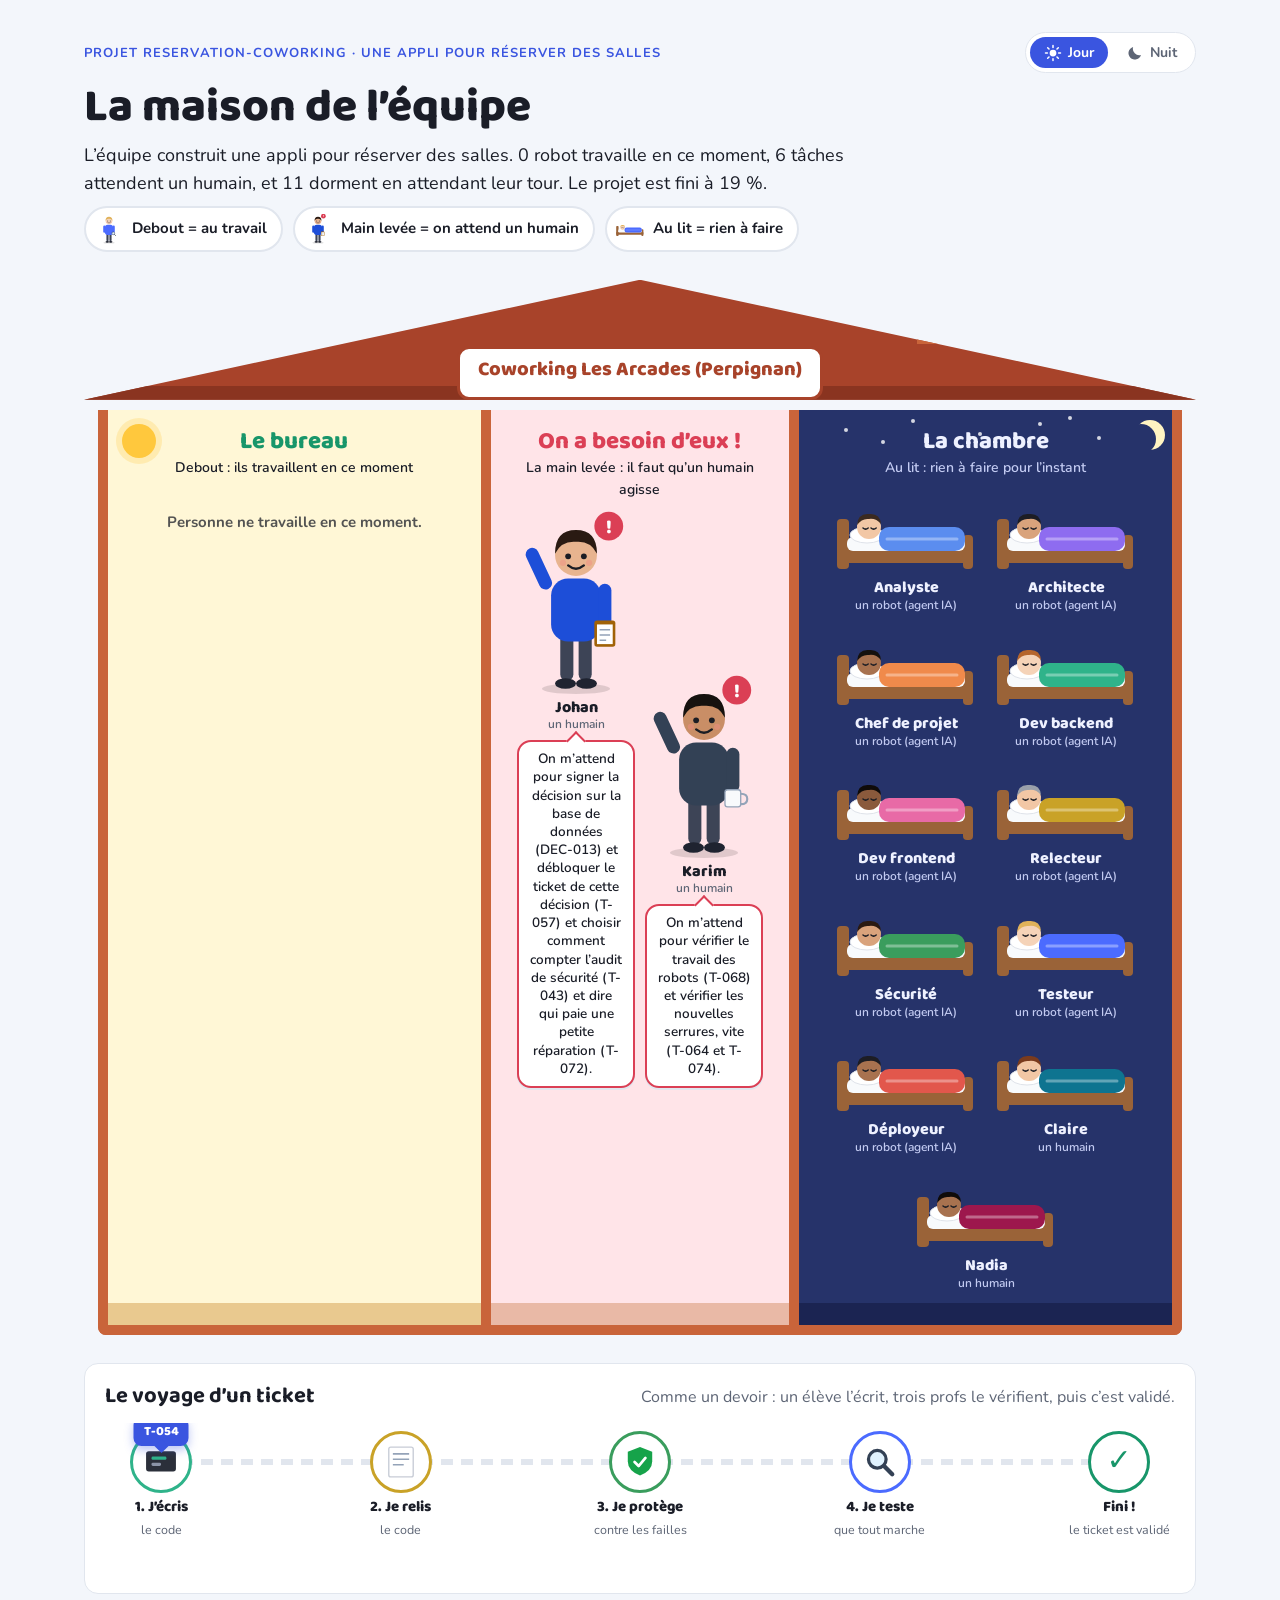
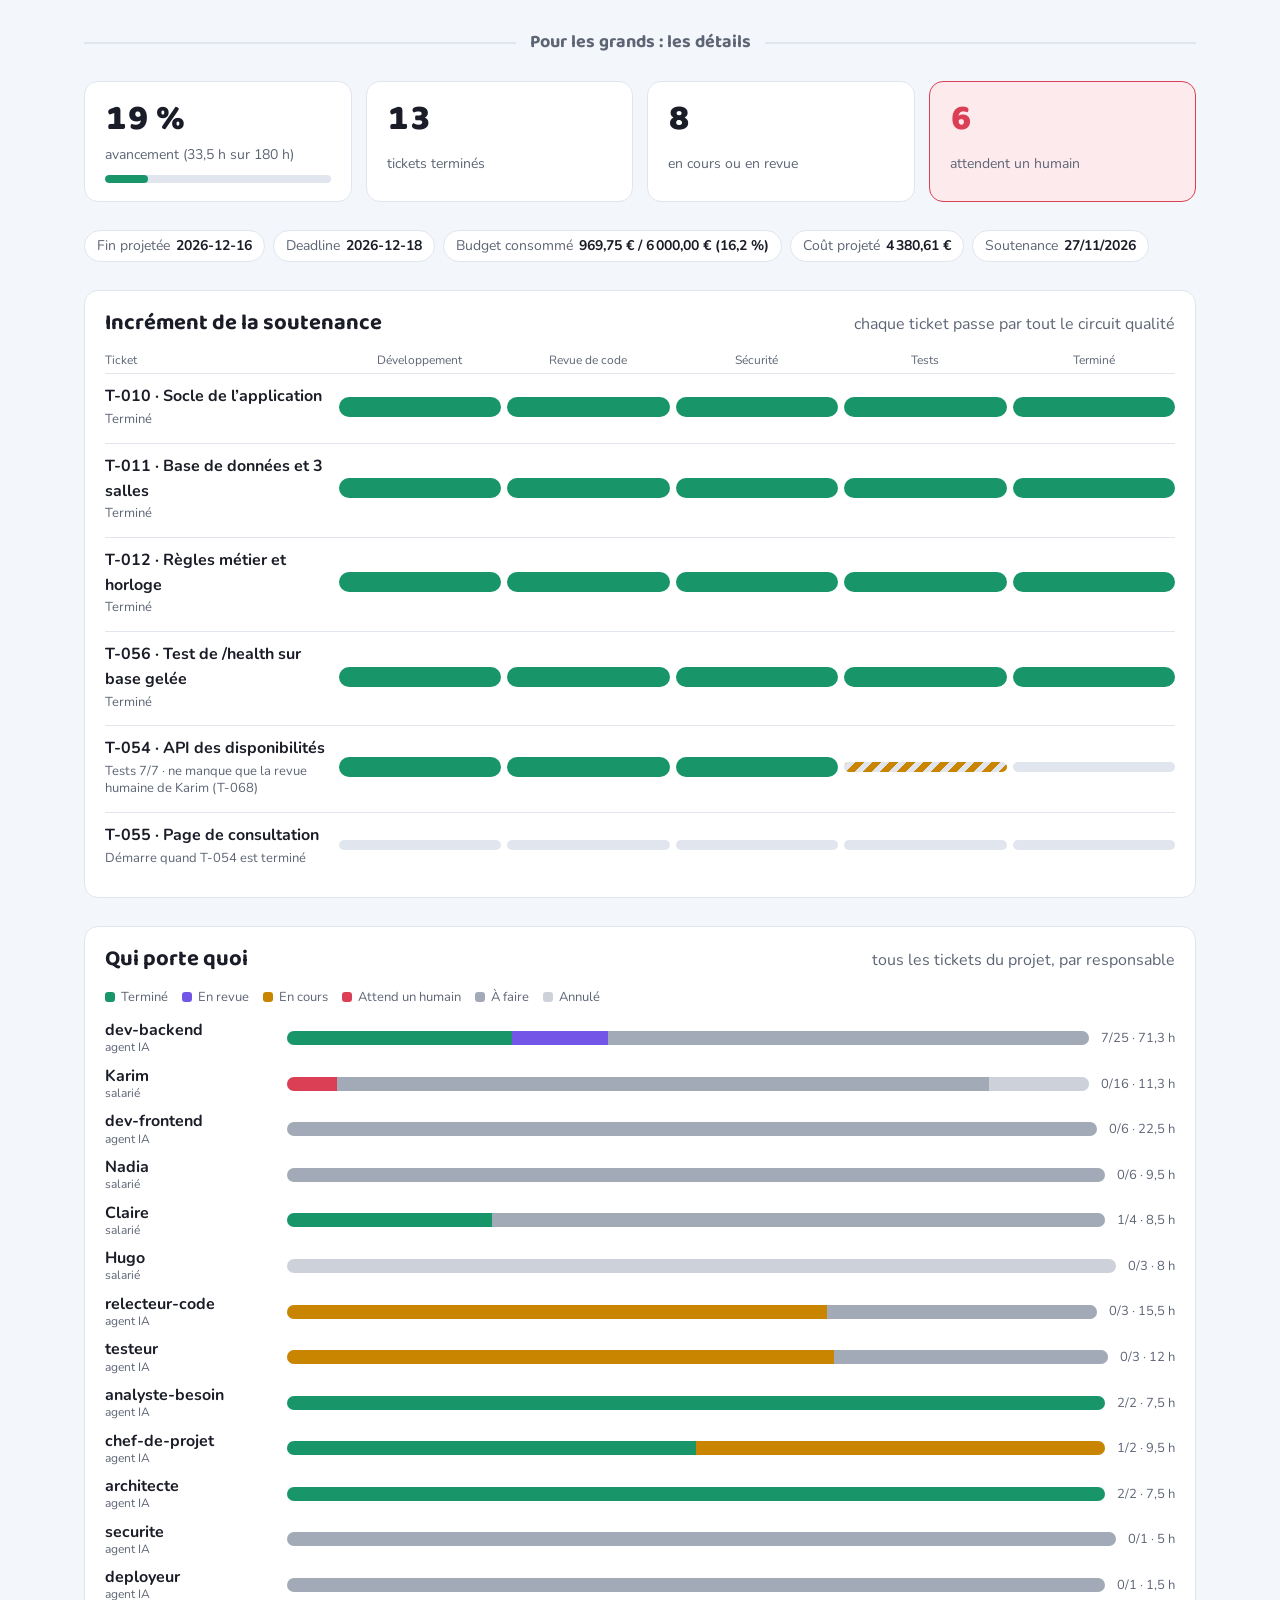
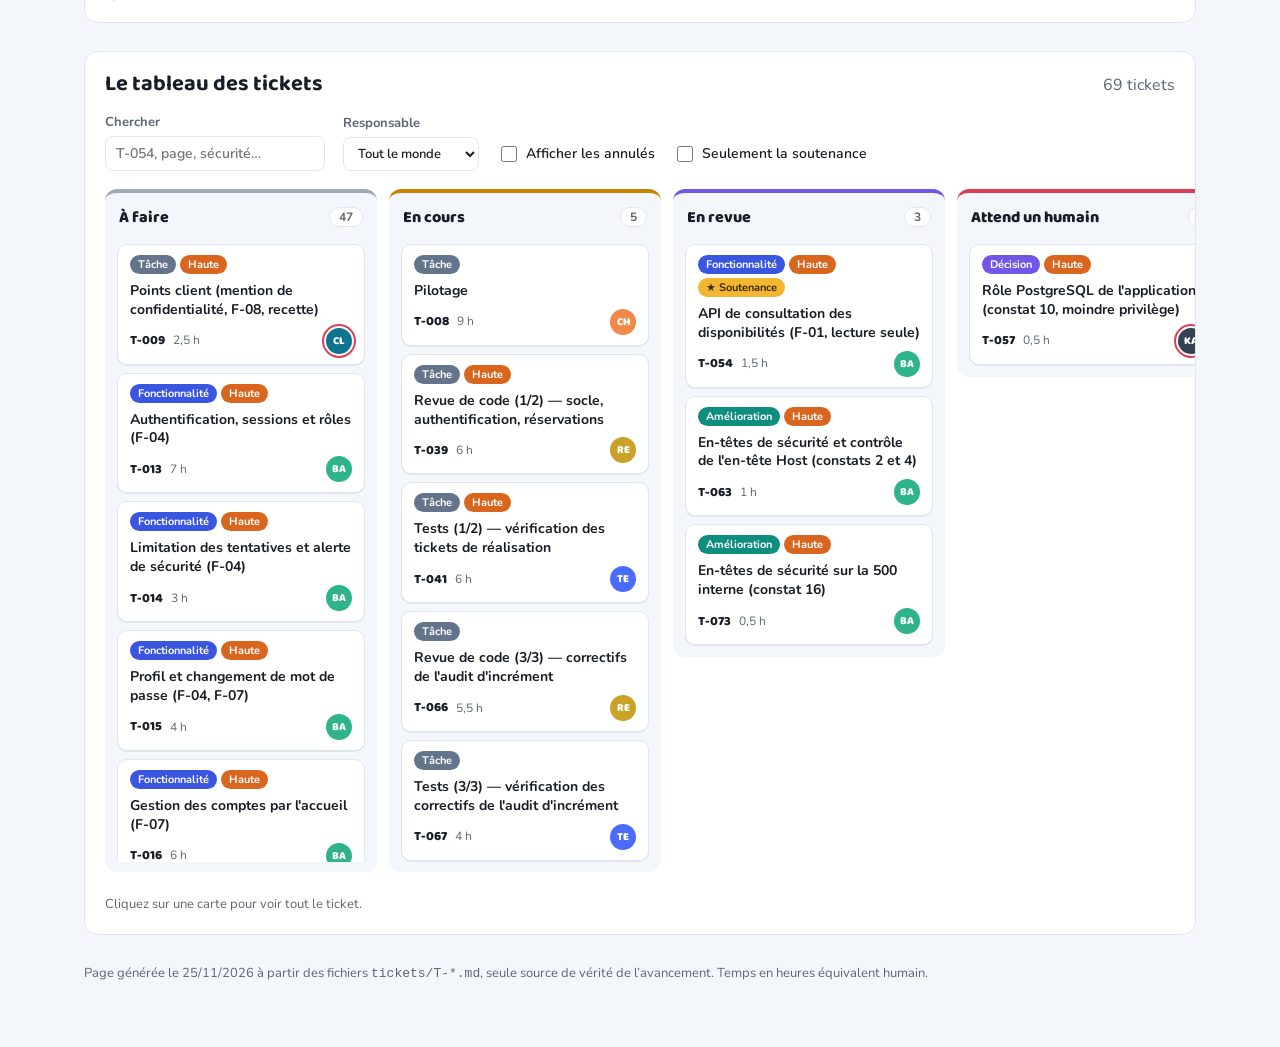
==== commit 7cd0d68e: "reservation-coworking : vérifications de T-060, T-071, T-073 et tri du constat 16 T-060 et T-071 TER" ====
--- a/qui-fait-quoi.html
+++ b/qui-fait-quoi.html
@@ -370,10 +370,10 @@
 
   <section class="tuiles" id="tuiles" aria-label="Chiffres clés"></section>
   <div class="meta">
-    <span class="chip">Fin projetée <b>2026-12-15</b></span>
+    <span class="chip">Fin projetée <b>2026-12-16</b></span>
     <span class="chip">Deadline <b>2026-12-18</b></span>
-    <span class="chip">Budget consommé <b>858,00 € / 6 000,00 € (14,3 %)</b></span>
-    <span class="chip">Coût projeté <b>4 318,21 €</b></span>
+    <span class="chip">Budget consommé <b>969,75 € / 6 000,00 € (16,2 %)</b></span>
+    <span class="chip">Coût projeté <b>4 380,61 €</b></span>
     <span class="chip">Soutenance <b>27/11/2026</b></span>
   </div>
 
@@ -420,7 +420,7 @@
 </main>
 
 <script>
-const D = {"tickets": [{"id": "T-001", "titre": "Rédaction du CDC", "type": "tache", "statut": "TERMINE", "priorite": "haute", "qui": "analyste-besoin", "nature": "agent", "est": 7.0, "passe": 8.0, "fichier": "projets/reservation-coworking/tickets/T-001-redaction-du-cdc.md", "corps": "# T-001 — Rédaction du CDC\n\n## Description\nTicket de travail de l'`analyste-besoin` (R14, étape 2 du pipeline). À partir de [demande.md](../demande.md), rédiger `projets/reservation-coworking/cdc.md` selon `templates/cdc.md` : besoins fonctionnels des membres (réservation par créneau d'une heure, disponibilités, annulation) et de l'accueil (réservations du jour), contraintes (budget 6 000 €, deadline 2026-12-18, données personnelles limitées au nom et à l'e-mail), exigences de sécurité et RGPD, critères d'acceptation vérifiables, et questions ouvertes pour le client.\n\nRepère d'estimation : 7 h pour une application métier (skill `nouveau-projet`).\n\n## Critères d'acceptation\n- [x] `cdc.md` existe, suit `templates/cdc.md` avec l'en-tête standard et la ligne de provenance, en `EN_REVUE`.\n- [x] Chaque besoin exprimé dans `demande.md` est repris dans le CDC avec au moins un critère d'acceptation vérifiable.\n- [x] Les contraintes de budget, de délai et de données personnelles sont reprises sans modification.\n- [x] Les questions ouvertes de `demande.md` sont traitées ou reprises dans le CDC.\n- [x] Un ticket `decision` « Validation du CDC » est créé en `ATTENTE_HUMAIN`.\n\n## Revue\n\n- **Avis relecteur-code** : sans objet (ticket de travail, pas de code)\n- **Commentaires** :\n- **Revue humaine requise** : non\n- **Revue humaine** :\n\n## Journal\n\n- 2026-11-24 13:49 · agent:coordinateur · création · 0 h\n- 2026-11-24 14:00 · agent:analyste-besoin · passage EN_COURS, lecture de demande.md et projet.md · 0 h\n- 2026-11-24 14:30 · agent:analyste-besoin · rédaction de cdc.md v0.1 (3 Must, 13 questions ouvertes dont 6 bloquantes, 9 hypothèses) et création du ticket T-003 (ATTENTE_HUMAIN) · 5 h\n- 2026-11-24 14:30 · agent:analyste-besoin · passage EN_REVUE (jamais TERMINE : validation humaine à suivre) · 0 h\n- 2026-11-24 16:00 · agent:analyste-besoin · révision de cdc.md en v0.2 avec les réponses du client transmises par Claire (arbitrage humain sur T-003, option 2) : F-04 en Must, F-05 exclue, F-06 en Should, F-07 et F-08 ajoutées, règles chiffrées, § 8 à 11 mis à jour, 13 questions tranchées ou acceptées, 5 nouvelles questions (Q-14 à Q-18) · 1,5 h\n- 2026-11-24 16:00 · agent:analyste-besoin · ticket laissé EN_REVUE (validation humaine du CDC v0.2 à suivre via T-003) · 0 h\n- 2026-11-24 17:00 · agent:analyste-besoin · révision de cdc.md en v0.3 (arbitrages d'Ethan, DEC-006) : F-08 en Should (5 Must, écart à S4-R5 justifié), H-10 à H-17 acceptées, Q-14 et Q-18 tranchées avec critères vérifiables (compte accueil initial, réinitialisation par l'accueil, changement de son propre mot de passe), revue humaine d'authentification attribuée à Karim (AF3) · 1 h\n- 2026-11-24 17:00 · agent:analyste-besoin · ticket laissé EN_REVUE (validation humaine du CDC v0.3 à suivre via T-003) · 0 h\n- 2026-11-24 18:00 · agent:analyste-besoin · révision de cdc.md en v0.4 (arbitrages d'Ethan, DEC-006) : changement obligatoire du mot de passe à la première connexion étendu aux comptes membres (critère en F-07, § 7 et § 8 ajustés), Q-15, Q-16 et Q-17 closes par hypothèses acceptées (H-17, H-20, H-21) · 0,5 h\n- 2026-11-24 18:00 · agent:analyste-besoin · ticket laissé EN_REVUE (validation humaine du CDC v0.4 à suivre via T-003) · 0 h\n- 2026-11-24 18:30 · agent:coordinateur · critères d'acceptation vérifiés (cdc.md v1.0 VALIDÉ par Ethan, DEC-006 ; T-003 créé puis tranché) ; passage TERMINE · 0 h", "depend_de": [], "bloque_par": "", "cree_le": "2026-11-24", "maj_le": "2026-11-24", "termine_le": "2026-11-24"}, {"id": "T-002", "titre": "Interlocuteur client et allocation initiale", "type": "decision", "statut": "TERMINE", "priorite": "haute", "qui": "chef-de-projet", "nature": "agent", "est": 0.5, "passe": 0.0, "fichier": "projets/reservation-coworking/tickets/T-002-interlocuteur-client-et-allocation.md", "corps": "# T-002 — Interlocuteur client et allocation initiale\n\n## Description\n**Question.** Quel salarié est l'interlocuteur client du projet `reservation-coworking` (cadrage, réponses aux questions ouvertes du CDC, recette avec le client), et avec quelle allocation de sa capacité ?\n\n**Options.**\n1. **Claire à 10 %** (3,5 h/semaine) : seule salariée `relation-client`, au niveau `expert` ; aucune absence au calendrier ; allocation actuelle vide (0 %).\n2. **Claire à 20 %** (7 h/semaine) : la même, avec plus de marge pour la recette et les échanges avant la deadline du 2026-12-18.\n3. **Un autre salarié** : aucun autre membre n'a la compétence `relation-client` (AF1 non satisfait) ; à n'envisager qu'avec un ticket `formation`.\n\n**Recommandation.** Option 1, **Claire à 10 %**. Elle remplit AF1 (relation-client, au moins confirme) et AF8 (disponible, allocation libre). Le projet est petit (3 salles, budget 6 000 €) : 10 % suffisent au cadrage et aux questions ; l'allocation pourra être relevée au moment de la recette si besoin (AF9).\n\n**Impact.**\n- Coût horaire de Claire : 550 €/j ÷ 7 = **78,57 €/h**. À 10 % sur les ~4 semaines restantes (environ 14 h), ≈ **1 100 €**, soit ~18 % du budget ; à 20 %, ≈ 2 200 € (~37 %). Ce coût n'est imputé qu'au temps réellement passé sur des tickets.\n- Capacité restante de Claire : 90 % (option 1) ou 80 % (option 2) pour les autres projets.\n- Claire est aussi la candidate naturelle pour la recette humaine (`recette-fonctionnelle` confirme), qui sera décidée au planning.\n- Dépendance à une seule personne pour la relation client (déjà signalée dans sa fiche, AF10 b).\n\n## Critères d'acceptation\n- [ ] Un humain a choisi l'interlocuteur client et le pourcentage d'allocation.\n- [ ] Le fichier `docs/decisions/AAAA-MM-JJ-DEC-NNN-*.md` est créé et référencé dans le champ `decision`.\n- [ ] `equipe/membres/<prenom>.md` (allocation) et `projet.md` (`salaries_affectes`) sont mis à jour par le coordinateur après la décision.\n\n## Revue\n\n- **Avis relecteur-code** : sans objet (ticket de décision)\n- **Commentaires** :\n- **Revue humaine requise** : non\n- **Revue humaine** :\n\n## Journal\n\n- 2026-11-24 13:49 · agent:coordinateur · création · 0 h\n- 2026-11-24 · salarie:ethan · décision prise (DEC-005) · 0 h\n- 2026-11-24 18:30 · agent:coordinateur · suivi après déblocage humain (DEC-005) : termine_le renseigné, bloque_par vidé (ticket TERMINE) · 0 h", "depend_de": [], "bloque_par": "", "cree_le": "2026-11-24", "maj_le": "2026-11-24", "termine_le": "2026-11-24"}, {"id": "T-003", "titre": "Validation du CDC", "type": "decision", "statut": "TERMINE", "priorite": "haute", "qui": "analyste-besoin", "nature": "agent", "est": 0.5, "passe": 0.0, "fichier": "projets/reservation-coworking/tickets/T-003-validation-du-cdc.md", "corps": "# T-003 — Validation du CDC\n\n## Description\n**Question.** Le cahier des charges [cdc.md](../cdc.md) (version 0.1, `EN_REVUE`) du projet `reservation-coworking` peut-il être validé comme base de l'architecture, de la planification et du développement ?\n\n**Options.**\n1. **Valider en l'état** : le périmètre Must est F-01 (disponibilités et réservation), F-02 (annulation) et F-03 (vue de l'accueil). Les questions ouvertes restent suivies avec leurs hypothèses par défaut. Rapide, mais risque de reprise si une réponse change le périmètre.\n2. **Faire répondre le client aux questions bloquantes (Q-01, Q-03, Q-04, Q-07, Q-08, Q-12) puis valider** : le CDC repasse par l'analyste (révision, v0.2) avant validation.\n3. **Refuser et demander un changement de périmètre** (par exemple ajouter paiement, notifications en Must, ou retirer une fonctionnalité).\n\n**Recommandation.** Option 2, avec réponses du client sous 3 jours (avant le 2026-11-27) : les six questions bloquantes conditionnent l'authentification, les règles métier, la vue de l'accueil et le RGPD, et donc l'architecture. La deadline du 2026-12-18 laisse peu de marge pour une reprise tardive. Les autres questions (Q-02, Q-05, Q-06, Q-09, Q-10, Q-11, Q-13) peuvent suivre avec leurs hypothèses (H-01 à H-09).\n\n**Impact.**\n- Questions ouvertes : **13**, dont **6 bloquantes**.\n- 9 hypothèses listées au § 11 ; H-03 (base légale RGPD) et H-08 (maintenance non incluse) à confirmer.\n- Délai : environ 18 jours ouvrés avant la deadline ; chaque jour sans réponse réduit le temps de développement et de recette.\n- Budget : 6 000 € repris tels quels (HT ou TTC non précisé, Q-09). La validation du budget et des délais reste une étape distincte (planning).\n- Tant que le CDC n'est pas `VALIDÉ`, l'`architecte` ne peut pas démarrer (R4, S4-R4).\n\n### Mise à jour du 2026-11-24 (coordinateur) : option 2 retenue, CDC v0.2\nEthan a retenu l'option 2 ; les réponses du client (transmises par Claire) sont intégrées au [CDC v0.2](../cdc.md). La décision est préparée dans [DEC-006](../../../docs/decisions/2026-11-24-DEC-006-validation-cdc-coworking.md) (`EN_REVUE`).\n\n**Question restante.** Le CDC v0.2 peut-il être validé ? Deux points sont à trancher en même temps :\n1. **Nombre de Must : 6** (F-01 à F-04, F-07 rôle accueil, F-08 purge à 12 mois), contre 2 ou 3 visés par S4-R5.\n   - **A.** Garder les 6 Must.\n   - **B.** Passer F-08 (purge à 12 mois) en Should : aucune donnée n'aura 12 mois avant fin 2027 ; livrable avant la mise en ligne si le client l'exige.\n   - *Recommandation : B*, qui allège le premier lot sans renoncer à l'obligation du client (à confirmer avec Claire auprès de Marie Lenoir).\n2. **Hypothèses de l'ESN H-10 à H-17** (§ 11 du CDC) : avance de 14 jours comptée de J à J+14, créneau commencé non réservable, annulation qui libère le quota, 12 mois comptés depuis la date du créneau, effets de la suppression de compte, pas de modification ni de création de réservation par l'accueil, comptes accueil créés hors de l'application, fuseau Europe/Paris sans jours fériés. *Recommandation : les accepter telles quelles.*\n\n**Points restés ouverts, non bloquants pour la validation** : Q-14 (comptes accueil) et Q-18 (réinitialisation du mot de passe, forcément par l'accueil sans e-mail) à trancher avant les tickets d'authentification ; Q-15, Q-16, Q-17.\n\n**Impact mis à jour.** 13 questions initiales répondues ou acceptées ; 5 nouvelles questions non bloquantes. L'authentification et le rôle accueil ajoutent environ 15 à 25 h (estimation indicative de l'analyste, à confirmer par le `chef-de-projet`) et des revues humaines obligatoires (S3-R2). Budget précisé : 6 000 € HT, maintenance hors budget.\n\n## Critères d'acceptation\n- [ ] `cdc.md` passé `VALIDÉ` par un humain (`valide_par` renseigné).\n- [ ] Fichier `docs/decisions/AAAA-MM-JJ-DEC-NNN-*.md` créé et référencé dans le champ `decision`.\n- [ ] Questions ouvertes répondues ou arbitrées (au minimum les 6 bloquantes).\n\n## Revue\n\n- **Avis relecteur-code** : sans objet (ticket de décision)\n- **Commentaires** :\n- **Revue humaine requise** : non\n- **Revue humaine** :\n\n## Journal\n\n- 2026-11-24 14:30 · agent:analyste-besoin · création, statut ATTENTE_HUMAIN · 0 h\n- 2026-11-24 16:00 · agent:analyste-besoin · CDC révisé en v0.2 (réponses du client transmises par Claire, option 2) ; statut du ticket inchangé, validation humaine de la v0.2 en attente · 0 h\n- 2026-11-24 16:10 · agent:coordinateur · description mise à jour pour la v0.2 (points F-08 et H-10 à H-17), DEC-006 préparée en EN_REVUE ; statut inchangé · 0 h\n- 2026-11-24 17:00 · agent:analyste-besoin · CDC révisé en v0.3 (arbitrages d'Ethan, DEC-006) ; statut du ticket inchangé, validation humaine de la v0.3 en attente · 0 h\n- 2026-11-24 18:00 · agent:analyste-besoin · CDC révisé en v0.4 ; statut du ticket inchangé, validation humaine de la v0.4 en attente · 0 h\n- 2026-11-24 · salarie:ethan · décision prise (DEC-006) · 0 h\n- 2026-11-24 18:30 · agent:coordinateur · suivi après déblocage humain (DEC-006) : termine_le renseigné, bloque_par vidé (ticket TERMINE) · 0 h", "depend_de": ["T-001"], "bloque_par": "", "cree_le": "2026-11-24", "maj_le": "2026-11-24", "termine_le": "2026-11-24"}, {"id": "T-004", "titre": "Architecture", "type": "tache", "statut": "TERMINE", "priorite": "haute", "qui": "architecte", "nature": "agent", "est": 7.0, "passe": 11.5, "fichier": "projets/reservation-coworking/tickets/T-004-architecture.md", "corps": "# T-004 — Architecture\n\n## Description\nTicket de travail de l'`architecte` (R14, étape 3 du pipeline). À partir du [CDC v1.0](../cdc.md) (`VALIDÉ`, DEC-006), rédiger `projets/reservation-coworking/architecture.md` selon `templates/architecture.md` : choix du système d'information et de la stack, modèle de données, découpage des composants, authentification et rôles (membre, accueil), hébergement en production locale Docker (DEC-003, `url_prod: http://localhost:8080`), `/health` renvoyant le SHA, sécurité et RGPD (§ 8 du CDC).\n\nPoints structurants du CDC : 5 Must (F-01 à F-04, F-07) ; authentification par e-mail et mot de passe haché, changement obligatoire du mot de passe à la première connexion pour tous les comptes ; compte accueil initial créé par script d'initialisation (mot de passe par variable d'environnement, jamais dans le dépôt) ; unicité d'une réservation par salle et par créneau sous concurrence ; règles horaires (lun-ven, 8 h-20 h, 2 créneaux par jour, 14 jours d'avance) ; Should : F-06 (fiches des salles) et F-08 (purge à 12 mois). Budget 6 000 € HT et deadline 2026-12-18 : privilégier une stack simple et maîtrisée par l'équipe.\n\nRepère d'estimation : 7 h pour une application métier.\n\n## Critères d'acceptation\n- [x] `architecture.md` existe, suit `templates/architecture.md` avec l'en-tête standard et la ligne de provenance, en `EN_REVUE`.\n- [x] Chaque exigence Must du CDC (F-01, F-02, F-03, F-04, F-07) est rattachée à au moins un composant ou une décision d'architecture.\n- [x] Chaque choix technique important est justifié et accompagné d'au moins une alternative écartée.\n- [x] Le § 8 du CDC (sécurité, RGPD) est couvert : hachage des mots de passe, contrôle des rôles côté serveur, gestion des secrets, conservation des données.\n- [x] L'hébergement suit DEC-003 (production locale Docker) ou, s'il en diffère, le point est posé comme décision humaine.\n- [x] Un ticket `decision` « Choix techniques » est créé en `ATTENTE_HUMAIN`.\n\n## Revue\n\n- **Avis relecteur-code** : sans objet (ticket de travail, pas de code)\n- **Commentaires** :\n- **Revue humaine requise** : non\n- **Revue humaine** :\n\n## Journal\n\n- 2026-11-24 18:30 · agent:coordinateur · création · 0 h\n- 2026-11-24 18:40 · agent:architecte · passage EN_COURS ; lecture du CDC v1.0 (VALIDÉ, DEC-006), de DEC-003, du modèle `deploiement/docker-compose.yml`, de `scripts/prod_locale.py` et des fiches de l'équipe · 1 h\n- 2026-11-24 19:00 · agent:architecte · vérification des versions par recherche web (Python, FastAPI, Uvicorn, SQLAlchemy, Alembic, psycopg, argon2-cffi, tzdata, PostgreSQL 16, pytest, httpx, Playwright) · 1 h\n- 2026-11-24 19:25 · agent:architecte · rédaction de `architecture.md` v0.1 (EN_REVUE) : stack, modèle de données, sécurité, couverture des exigences non fonctionnelles, déploiement, sauvegardes, 17 décisions · 4,5 h\n- 2026-11-24 19:30 · agent:architecte · création de T-005 « Choix techniques » (ATTENTE_HUMAIN) ; passage EN_REVUE · 0,5 h\n- 2026-11-24 21:00 · agent:architecte · révision de `architecture.md` en v0.2 (EN_REVUE) selon les arbitrages d'Ethan sur T-005 (DEC-007) : stack A1 retenue, procédure pas à pas de `init_accueil` (PowerShell 7.1+, 5.1, bash/Git Bash, contrôles de non-fuite), écart « clé de signature » pris en compte, sauvegarde quotidienne par commande réutilisant `prod_locale.py` avec rétention 14 jours et tâche planifiée Windows (limite v0.1 de 30 jours retirée), limites et risques au nouveau § 11 ; ticket reste EN_REVUE · 1,5 h\n- 2026-11-24 22:00 · agent:architecte · révision de `architecture.md` en v0.3 (EN_REVUE) selon trois corrections d'Ethan (DEC-007) : seuil global de 30 échecs transformé en alerte journalisée `ALERTE_SECURITE` sans blocage (format défini pour `analyste-prod`) ; R-03 traité par une limite d'âge de 30 jours sur toute sauvegarde du projet, appliquée par `sauvegarder_local.py` avec ajout additif dans `prod_locale.py` (tests existants inchangés, tests complétés) et durée réelle de 30 jours dans la page de confidentialité ; « Pourquoi » de C repris (décision 6, § 6, R-06) ; ticket reste EN_REVUE · 1 h\n- 2026-11-24 23:00 · agent:architecte · révision v0.4 de `architecture.md` selon deux décisions d'Ethan (DEC-007) : limite de 30 jours appliquée aussi au déploiement (`purger_sauvegardes()`), `test_retention` daté par rapport à `maintenant()` ; revue de Karim reportée aux tickets d'authentification (S3-R2). **Révision interrompue** : pendant le travail, le fichier est passé `VALIDÉ` (v1.0, `valide_par: Ethan`, `decision: DEC-007`). Une partie des changements avait déjà été enregistrée : historique v0.4, schéma, § 6, § 7, première puce « Sauvegardes » du § 8. Le reste n'a pas été appliqué (R6) : fin du § 8, décision 14, § 9, § 10, R-02 à R-05. Le document validé est donc incohérent sur la limite au déploiement. Un humain doit le repasser en `EN_REVUE` pour que la révision soit terminée. Ticket reste EN_REVUE · 0,5 h\n- 2026-11-24 23:45 · agent:architecte · `architecture.md` repassé `EN_REVUE` par Ethan (v1.0) ; révision **v1.1** (EN_REVUE, `valide_par` et `decision` vides) qui complète la v0.4 interrompue et intègre DEC-008 (EN_REVUE) : limite de 30 jours au déploiement via `purger_sauvegardes()` reportée partout (§ 8 limite d'âge, modification de `prod_locale.py`, tests dont `test_retention` daté par rapport à `pl.maintenant()` et nouveau test au déploiement, liste « Rétention cohérente » ; § 9 statut et décision 14, option (d) retenue, « commande quotidienne seule » écartée ; § 10 ticket de sauvegarde 3,5 à 4,5 h ; § 11 R-02 à R-05) ; limite R-05 écrite telle quelle ; procédure PowerShell de suppression des dossiers de sauvegardes en fin de démonstration ; message « Limite d'âge » distinct de « Rétention » dans `deployer_local.py` (désormais modifié) et `sauvegarder_local.py` ; relecture de cohérence du document entier. Ticket reste EN_REVUE · 1,5 h\n- 2026-11-24 23:50 · agent:coordinateur · critères vérifiés (architecture.md v1.1 VALIDÉ par Ethan, DEC-007 et DEC-008 ; T-005 créé puis tranché) ; passage TERMINE. Dépassement : 11,5 h pour 7 h estimées (quatre révisions) · 0 h", "depend_de": ["T-003"], "bloque_par": "", "cree_le": "2026-11-24", "maj_le": "2026-11-24", "termine_le": "2026-11-24"}, {"id": "T-005", "titre": "Choix techniques", "type": "decision", "statut": "TERMINE", "priorite": "haute", "qui": "architecte", "nature": "agent", "est": 0.5, "passe": 0.0, "fichier": "projets/reservation-coworking/tickets/T-005-choix-techniques.md", "corps": "# T-005 — Choix techniques\n\n## Description\n**Question.** L'[architecture](../architecture.md) v0.1 (`EN_REVUE`) du projet `reservation-coworking` peut-elle être validée comme base du planning (S1) et du développement ? Sept points demandent un arbitrage explicite (A à G). L'hébergement reste la production locale Docker (DEC-003) : aucun changement d'hébergeur n'est proposé.\n\n**A. Stack (§ 2, décisions 1 à 4).**\n- **Option A1 (recommandée)** : une seule image ; Python 3.14 + FastAPI + Uvicorn ; front HTML/CSS/JS sans framework ni build, servi par l'app ; PostgreSQL 16 + SQLAlchemy 2.0 + Alembic + psycopg 3 ; Argon2id (argon2-cffi).\n- Option A2 : même backend, front React + Vite (Léa et `dev-frontend` maîtrisent React) : ajoute une chaîne de build Node et des dépendances npm que `securite.yml` n'audite pas.\n- Option A3 : Django (authentification, CSRF et sessions fournis) : impose une `SECRET_KEY`, que le modèle commun `docker-compose.yml` ne transmet pas (voir C).\n\n**B. Compte accueil initial (Q-14, décision 11).**\n- **Option B1 (recommandée)** : commande `python -m reservation.init_accueil`, lancée **une fois par un humain** dans le conteneur (`docker exec -e ACCUEIL_EMAIL -e ACCUEIL_MOT_DE_PASSE_INITIAL …`), la valeur venant de son terminal. Rien à modifier dans les fichiers communs ; le secret ne passe par aucun agent ni aucun fichier.\n- Option B2 : ajouter la variable au modèle commun `deploiement/docker-compose.yml` (fichier de C, tous les projets) : le secret devrait être dans l'environnement de `deployer_local.py`, lancé par le `deployeur`, et resterait visible par `docker inspect`.\n\n**C. Clé de signature des sessions (CDC § 8, décision 6) : prise d'acte.** Le CDC demande de tenir « la clé de signature des sessions » hors dépôt. L'architecture utilise des sessions opaques stockées en base (empreinte SHA-256 du jeton) : **il n'y a aucune clé de signature**, donc aucun secret de plus. Confirmer que cet écart de forme est accepté (le CDC validé n'est pas modifié).\n\n**D. Sauvegarde quotidienne et rétention (CDC § 9, décision 14).** L'outillage DEC-003 ne fait qu'un `pg_dump` avant chaque déploiement et garde les 10 derniers, sans limite d'âge.\n- **Option D1 (recommandée)** : tâche planifiée sur le poste qui fait un `pg_dump` quotidien dans `deploiement/local/reservation-coworking/sauvegardes-quotidiennes/` (rétention 14 jours), **et** limite de 30 jours pour toute sauvegarde du projet, y compris celles d'avant déploiement (modification de l'outillage de C, `prod_locale.py`, à décider avec C). Une donnée supprimée sur demande subsiste au plus 30 jours dans les sauvegardes.\n- Option D2 : tâche quotidienne seulement, sans toucher à la rétention de DEC-003 : une sauvegarde d'avant déploiement peut garder pendant des mois un compte supprimé.\n- Option D3 : sauvegardes d'avant déploiement seulement : écart à l'exigence « sauvegarde quotidienne » du CDC § 9.\n\n**E. Accès limité au poste de démonstration (§ 7).** En production locale, l'app n'est joignable que sur `127.0.0.1:8080` : les membres ne peuvent pas réserver depuis leur téléphone. Le mobile est vérifié par émulation dans le navigateur. Recommandation : **accepter pour la démonstration** (H-19, DEC-003) ; une exposition réelle (HTTPS, reverse proxy, hébergeur) serait une nouvelle décision.\n\n**F. Suppression des comptes accueil.** Le CDC ne prévoit que la suppression des comptes **membres**. Recommandation : **ne pas ajouter** la suppression d'un compte accueil (non demandée ; évite de supprimer le dernier compte accueil). Un compte accueil d'un salarié parti est neutralisé par réinitialisation de son mot de passe.\n\n**G. Seuils de sécurité proposés (à confirmer par `securite` et Karim).** Mot de passe de 12 à 128 caractères, différent de l'e-mail et de l'ancien, sans règle de composition ; 5 échecs de connexion par e-mail en 15 min → refus 15 min, et 30 échecs toutes adresses confondues en 15 min → refus 15 min ; session expirée après 2 h d'inactivité, 12 h au maximum.\n\n**Recommandation.** Valider l'architecture v0.1 avec **A1, B1, C (prise d'acte), D1, E (accepté pour la démonstration), F (pas de suppression d'accueil), G (seuils proposés)**. Faire relire les choix par **Karim** avant la décision (sa fiche le prévoit), car il assure la revue humaine des tickets d'authentification (AF3, DEC-006). Pour D1, décider avec C, responsable de `prod_locale.py`.\n\n**Impact.**\n- **Coût d'exploitation** : 0 € (production locale, aucun service tiers) ; mise en place de la sauvegarde quotidienne ≈ 2 à 3 h (D1), hors catalogue des agents, à confier par le `chef-de-projet` (compétence `sauvegarde-restauration` : Nadia, ou l'agent `deployeur` sous revue de Nadia).\n- **Délais** : la stack A1 n'a ni build front ni dépendance npm, ce qui réduit le risque sur les 18 jours ouvrés. Le chemin critique est l'authentification (F-04, F-07) et sa **revue humaine par Karim**, dont l'allocation au projet est aujourd'hui nulle (`allocation: {}`) : à décider au planning (événement d'équipe). Valider ce ticket au plus tard le 2026-11-26 pour garder la cible « architecture validée début décembre » (CDC § 10).\n- **Maintenance** : une seule langue (Python), une seule image, peu de dépendances à suivre par le `veilleur` ; migrations additives obligatoires (règle « étendre puis contracter ») pour que le rollback reste sûr.\n- **Si A2 ou A3** : +1 à 2 jours (chaîne de build ou adaptation de la gestion de la clé), et pour A3 une décision de plus sur le modèle commun.\n\n## Critères d'acceptation\n- [ ] Un humain a arbitré les points A à G (options retenues tracées).\n- [ ] Un fichier `docs/decisions/AAAA-MM-JJ-DEC-NNN-*.md` est créé (skill `tracer-decision`) et référencé dans `decision`.\n- [ ] `architecture.md` est passé `VALIDÉ` par un humain avec `valide_par` et `decision: DEC-NNN`, ou renvoyé à l'`architecte` avec les corrections demandées.\n- [ ] Pour D1 : le responsable C a donné son accord sur la limite d'âge des sauvegardes d'avant déploiement, ou l'option D2 est retenue.\n\n## Revue\n\n- **Avis relecteur-code** : sans objet (ticket de décision)\n- **Commentaires** :\n- **Revue humaine requise** : oui (décision humaine, R7)\n- **Revue humaine** :\n\n## Journal\n\n- 2026-11-24 19:30 · agent:architecte · création, ATTENTE_HUMAIN (validation des choix techniques) · 0 h\n- 2026-11-24 21:00 · agent:architecte · architecture révisée en v0.2 (EN_REVUE) selon les arbitrages d'Ethan (DEC-007) ; temps compté sur T-004 · 0 h\n- 2026-11-24 22:00 · agent:architecte · architecture révisée en v0.3 (EN_REVUE) selon les corrections d'Ethan (DEC-007) : alerte sans blocage global au-delà de 30 échecs, limite de 30 jours pour toute sauvegarde du projet (R-03 traité), « Pourquoi » de C ; temps compté sur T-004 · 0 h\n- décision prise (DEC-007)", "depend_de": ["T-004"], "bloque_par": "", "cree_le": "2026-11-24", "maj_le": "2026-11-24", "termine_le": "2026-11-24"}, {"id": "T-006", "titre": "Écritures Markdown par Edit/Write uniquement (hook R5/R6)", "type": "amelioration", "statut": "ANNULE", "priorite": "haute", "qui": "Hugo", "nature": "salarie", "est": 4.0, "passe": 0.0, "fichier": "projets/reservation-coworking/tickets/T-006-ecritures-md-par-edit-uniquement.md", "corps": "# T-006 — Écritures Markdown par Edit/Write uniquement (hook R5/R6)\n\n## Description\n> **ANNULE le 2026-11-25 : déplacé vers les règles de l'ESN (PR de règles).** Décision (Ethan, 2026-11-24, DEC-009, point D1) : la règle R17 et son outillage sortent du projet client, parce que le client ne paie pas l'amélioration des outils internes. R17 est adoptée sur le principe et sera réalisée après le développement du projet client, dans une PR de règles séparée (DEC-010) ; les tickets y seront recréés dans un projet interne de l'ESN. Ce ticket n'est pas supprimé (traçabilité).\n\n**Règle proposée (Ethan, 2026-11-24).** « Le coordinateur et les agents ne modifient jamais un document Markdown par Bash (sed, redirection, script) : uniquement par Edit/Write, pour que le hook R5/R6 s'applique. »\n\n**Pourquoi (Ethan).** Incident du 2026-11-24 : [DEC-007](../../../docs/decisions/2026-11-24-DEC-007-choix-techniques-coworking.md) a été modifié par le coordinateur au moyen d'un script Python lancé par Bash alors qu'il était déjà `VALIDÉ` (R6). Le hook `proteger_valide.py` ne surveille que Write et Edit : il n'a pas pu bloquer l'écriture. Elle n'a été détectée qu'après coup par `scripts/verifier_validations.py` (anomalie « VALIDÉ sans valide_par »). Voir [retex.md](../retex.md).\n\n**Correction proposée.**\n1. **Règle R17 dans `CLAUDE.md`**, par une PR, avec un fichier de décision et une entrée dans `docs/CHANGELOG-REGLES.md` (R11). La règle s'applique au coordinateur et à tous les agents.\n2. **Si possible, détection dans `.claude/hooks/restreindre_bash.py`** des écritures sur des fichiers `.md` de `docs/` et de `projets/` : `sed -i`, redirections `>` et `>>`, `tee`, et scripts en ligne (`python -c`, `python -` avec heredoc) qui écrivent dans ces fichiers. Le hook refuse la commande et renvoie vers Edit/Write.\n3. **Tests du hook** : un test par forme d'écriture refusée, et un test qui vérifie qu'une lecture (`grep`, `head`, `cat`) reste permise.\n\n**Triage attendu (`chef-de-projet`).** Affecter la réalisation du hook et de ses tests (compétences `backend-python` et `securite-applicative`), et préparer le ticket `decision` « Modification de règle R17 » (point d'arrêt humain : modification d'une règle, R7, R11). Ce ticket porte sur l'outillage de l'ESN, au-delà du seul projet.\n\n**Tri (`chef-de-projet`, 2026-11-24, S1-R5).**\n- **Priorité** : `haute`, inchangée (garde-fou contourné une fois ; tous les agents écrivent des Markdown) ; hors chemin critique du projet client.\n- **Décision préalable** : ticket [T-050](T-050-modification-regle-r17.md) « Modification de règle R17 » (`ATTENTE_HUMAIN`, R7, R11) ; ce ticket en dépend : si la règle est refusée, il passe `ANNULE`.\n- **Assigné** : aucun agent ne peut écrire dans `.claude/` ni `CLAUDE.md` (C9), donc un salarié (règle 7 du `chef-de-projet`). Seul Karim a `backend-python` et `securite-applicative` au niveau confirmé, mais personne ne pourrait alors relire son travail (S3-R1). Retenu : **Hugo** (`backend-python` débutant, `documentation` confirmé pour le texte de R17 et du changelog) **en binôme avec Karim** ([T-051](T-051-binome-t-006.md), 1 h), qui tient lieu de revue humaine (AF7, AF5 par analogie) ; formation [T-052](T-052-formation-hugo-backend-python.md) (AF10 c). Estimation portée de 3 à 4 h (hook, un test par forme refusée, rejeu de l'incident, texte de R17 et entrée du changelog). **Ticket salarié (AF11, R15)** : à faire par un humain.\n- **Affectation conditionnelle** : l'allocation de Hugo est aujourd'hui nulle ; elle est proposée dans T-007 (point B).\n- **Budget** : **relève de l'ESN, pas du client** (outillage commun et règle de l'ESN) : 367,86 € pour T-006, T-050, T-051 et T-052. Recommandation : transférer ce lot dans un projet interne de l'ESN (T-007, point D) ; tant qu'il reste ici, `tableau.py` le compte dans le budget du projet.\n\n## Critères d'acceptation\n- [ ] R17 est ajoutée à `CLAUDE.md` par une PR, avec un fichier `docs/decisions/AAAA-MM-JJ-DEC-NNN-*.md` validé par un humain et une entrée dans `docs/CHANGELOG-REGLES.md`.\n- [ ] `restreindre_bash.py` refuse `sed -i`, `>`, `>>`, `tee` et les scripts en ligne qui écrivent dans un fichier `.md` de `docs/` ou de `projets/`, avec un message qui renvoie vers Edit/Write (ou bien le ticket documente pourquoi une forme ne peut pas être détectée).\n- [ ] Les tests du hook couvrent chaque forme refusée et vérifient qu'une lecture de ces fichiers reste permise ; toutes les suites sont vertes.\n- [ ] Rejouer l'incident (modification par Bash d'un fichier `VALIDÉ` de `docs/decisions/`) est refusé par le hook.\n\n## Revue\n\n- **Avis relecteur-code** :\n- **Commentaires** :\n- **Revue humaine requise** : oui (garde-fou de sécurité de l'outillage : la modification du hook touche la sécurité, S3-R2 ; assurée par Karim dans le binôme T-051)\n- **Revue humaine** :\n\n## Journal\n\n- 2026-11-24 20:00 · agent:coordinateur · création, à la demande d'Ethan après l'incident DEC-007 · 0 h\n- 2026-11-24 23:55 · agent:chef-de-projet · triage : priorité haute maintenue ; réaffecté de agent:chef-de-projet à salarie:hugo (binôme Karim T-051, formation T-052), compétence backend-python (confirme), estimation 3 → 4 h ; dépend de la décision T-050 (R17) ; lot ESN hors budget client ; temps compté dans T-008 · 0 h\n- 2026-11-25 09:00 · agent:chef-de-projet · statut A_FAIRE → ANNULE : déplacé vers les règles de l'ESN (PR de règles) (Ethan, 2026-11-24, DEC-009, point D1 ; DEC-010) ; temps compté dans T-008 · 0 h", "depend_de": ["T-050"], "bloque_par": "", "cree_le": "2026-11-24", "maj_le": "2026-11-25", "termine_le": ""}, {"id": "T-007", "titre": "Validation du budget et des délais", "type": "decision", "statut": "TERMINE", "priorite": "haute", "qui": "Claire", "nature": "salarie", "est": 0.5, "passe": 0.0, "fichier": "projets/reservation-coworking/tickets/T-007-validation-budget-delais.md", "corps": "# T-007 — Validation du budget et des délais\n\n## Description\nPoint d'arrêt humain obligatoire de l'étape 4 (CLAUDE.md § 1, S1 § 4 étape 5). Analyse rédigée par le `chef-de-projet` à partir du [CDC v1.0](../cdc.md) (DEC-006), de l'[architecture v1.1](../architecture.md) (DEC-007, DEC-008), de `equipe/` et du calendrier ; détail dans [planning.md](../planning.md) (`EN_REVUE`). Porteur salarié (AF2) : Claire, qui présente ; la décision reste humaine (R5). Taux : agents 15 €/h ; Claire et Karim 550 €/j soit 78,57 €/h ; Nadia 450 €/j soit 64,29 €/h ; Hugo 350 €/j soit 50,00 €/h (ARCHITECTURE § 8).\n\n**Question.** Le planning du projet `reservation-coworking` (T-008 à T-049 : 42 tickets, dont 20 de réalisation) peut-il être validé, avec le budget prévisionnel, les jalons et les allocations de salariés ci-dessous ? Cinq points sont à trancher (A à E).\n\n### A. Périmètre de la livraison et budget\n| Poste | Heures | Coût |\n|---|---|---|\n| Déjà consommé : T-001 (8 h), T-004 (11,5 h), agents | 19,5 h | 292,50 € |\n| `dev-backend` (T-010 à T-021, T-026, T-028) | 60,5 h | 907,50 € |\n| `dev-frontend` (T-022 à T-025, T-027) | 22 h | 330,00 € |\n| `relecteur-code` (T-039, T-040) | 10 h | 150,00 € |\n| `testeur` (T-041, T-042) | 8 h | 120,00 € |\n| `securite` (T-043) | 5 h | 75,00 € |\n| `deployeur` (T-047) | 1,5 h | 22,50 € |\n| `chef-de-projet` (T-008, dont 4 h passées aujourd'hui) | 8 h | 120,00 € |\n| Claire : T-007, T-009, T-045 (recette), T-046 (GO) | 8,5 h | 667,86 € |\n| Karim : revues humaines T-030 à T-038 | 7,5 h | 589,29 € |\n| Nadia : T-029 (sauvegarde), T-044, T-048, T-049 | 7 h | 450,00 € |\n| **Total prévu (budget client)** | **157,5 h** | **3 724,64 €, soit 62,1 % de 6 000 € HT** |\n| Marge de risque : 25 % du reste à faire (3 372,14 €) | | + 843,04 € |\n| **Total avec marge** | | **4 567,68 €, soit 76,1 %** ; reste 1 432,32 € |\n\nMarge de 25 % : T-004 a dépassé de 64 % (quatre révisions) et T-001 de 14 % ; elle couvre les reprises après `CHANGEMENTS_DEMANDÉS`, les bugs de recette, un re-test et un nouveau rapport sur un nouveau SHA.\n\n- **A1 (recommandée)** : une livraison avec les 5 Must et les Should F-06 (T-027) et F-08 (T-028), planifiés après les Must : **3 724,64 €**.\n- **A2** : Must seuls ; F-06 et F-08 reportés : environ 130 € et une demi-journée de `dev-backend` en moins, mais il faudrait ensuite une seconde livraison (tests, recette, GO, déploiement, au moins 400 €). À retenir seulement si le client confirme (T-009) que F-08 n'est pas exigée à la mise en ligne.\n\n### B. Allocation des salariés (S1-R10 ; `equipe/` est modifié par le coordinateur après la décision)\nPériode du 2026-11-25 au 2026-12-18 : 18 jours ouvrés (17 pour Nadia, en formation le 2026-12-03). Utilisation = heures assignées ÷ capacité allouée (AF9, indicateur).\n\n| Salarié | Aujourd'hui | Proposé | h/jour | Heures assignées | Utilisation | Pourquoi |\n|---|---|---|---|---|---|---|\n| Claire | 10 % (DEC-005) | **20 %** | 1,4 h | 8,5 h | 34 % | Recette de 5 h (T-045), seule `recette-fonctionnelle` ; à 10 %, elle s'étale sur 8 jours et le GO tombe le 2026-12-18 (B2). DEC-005 prévoyait de relever l'allocation pour la recette. |\n| Karim | 0 % | **15 %** | 1,05 h | 7,5 h (+ 1,5 h lot ESN) | 40 % (48 % avec le lot ESN) | Chemin critique : aucun ticket d'authentification ne passe `TERMINE` sans sa revue (R13, architecture R-02). Les auth arrivent en revue du 2026-11-27 au 2026-12-04 : à 15 %, il les suit avec un jour de décalage au plus ; à 10 %, environ trois jours. Congés à partir du 2026-12-21, après la deadline. |\n| Nadia | 0 % | **20 %** | 1,12 h | 7 h | 37 % | T-029 (4,5 h) fini vers le 2026-12-01, environnement de recette (T-044) prêt avant le 2026-12-09, mise en service (T-048) le jour du déploiement. À 10 %, T-029 finit vers le 2026-12-08 et T-044 retarde la recette. |\n| Hugo | 0 % | **10 %**, seulement si le lot ESN reste dans ce projet (point D) | 0,7 h | 8 h (T-006, T-052, T-053) | 63 % | Lot ESN ; sinon allocation au projet interne. |\n\n- **B1 (recommandée)** : allocations du tableau. Les utilisations sous 50 % sont **signalées** (AF9) : elles viennent de temps concentrés sur le chemin critique (revues, recette, mise en service), pas de tickets à ajouter. **Réductions proposées ensuite** (nouvelles décisions, coordinateur) : Karim à 5 % après le 2026-12-09 (revues terminées), Claire à 10 % après le GO, Nadia à 5 % après la mise en service (jusqu'à T-049).\n- **B2** : allocations minimales (Claire, Karim et Nadia à 10 %) : utilisation entre 60 et 80 %, mais recette du 2026-12-09 au 2026-12-18 et déploiement après la deadline : **alerte S1-R11**. Déconseillée.\n\n### C. Jalons et délais (détail dans planning.md)\nFin de réalisation 2026-12-07 ; rapports de tests et de sécurité 2026-12-08 ; recette du 2026-12-09 au 2026-12-14 ; **GO 2026-12-14** ; **déploiement et mise en service 2026-12-15** ; **marge de 3 jours ouvrés** (16 au 18) avant la deadline du 2026-12-18.\n- **C1 (recommandée)** : ces dates. Le CDC (§ 10) proposait un GO une semaine avant la deadline (2026-12-11) : il n'est atteignable que si Claire concentre la recette sur les 9 et 10 décembre (environ 2,5 h par jour).\n- **C2** : viser le GO au 2026-12-11 : Claire bloque ces deux demi-journées (allocation de 40 % cette semaine-là).\n- Point de vigilance : une recette `NON CONFORME` demande environ 3 à 4 jours ouvrés (correction, nouveaux rapports, re-recette, GO, déploiement), soit l'essentiel de la marge.\n\n### D. Lot ESN : T-006 et ses suites (T-050, T-051, T-052) et la formation T-053\nCe lot (517,86 €) porte sur l'outillage commun, une règle de l'ESN et des formations : il **ne relève pas du budget du client**.\n- **D1 (recommandée)** : le coordinateur le transfère dans un projet interne de l'ESN (par exemple `projets/esn-outillage/`), avec ses propres allocations (Hugo, Karim).\n- **D2** : le laisser ici : `tableau.py` affichera **4 242,50 €** (70,7 %) au lieu de 3 724,64 €, dont 517,86 € qui ne concernent pas le client.\n\n### E. Formations et compétences (AF10)\n- **Créées (lot ESN)** : T-052 (Hugo, `backend-python`, binôme T-006, AF10 c), 50 € ; T-053 (Hugo, `securite-applicative`, second relecteur, AF10 b), 150 €.\n- **Repérées, non créées, à arbitrer** (une seule personne ou aucune) : `relation-client` et `recette-fonctionnelle` (Claire seule ; un empêchement bloque la recette, donc le GO) ; `sauvegarde-restauration` (Nadia seule ; la revue humaine de T-029 porte donc sur le code Python, par Karim) ; `juridique` (absente ; la mention RGPD est validée par le client, responsable du traitement) ; formation « supervision » de Nadia du 2026-12-03 (EV-002 ; sa fiche prévoit de la créer dans son premier projet alloué, mais elle ne sert pas ce client, 7 h, 450 €). Recommandation : les inscrire au plan de formation de l'ESN (projet interne), pas dans ce projet.\n- **Option non retenue au budget** : revue d'accessibilité par Léa (architecture § 6), 1,5 h, 96,43 €, allocation de 5 % ; les bonnes pratiques de base (H-07) sont vérifiées par `relecteur-code`, le test de bout en bout et la recette.\n\n**Recommandation.** **A1, B1, C1, D1** ; formations comme au point E. Budget client prévu à 3 724,64 € (62 %), 4 567,68 € avec la marge (76 %) ; GO le 2026-12-14 ; mise en production le 2026-12-15 ; 3 jours ouvrés de marge. Aucune alerte S1-R11.\n\n**Impact.**\n- **Budget** : 6 000 € HT tenus avec une marge de 1 432 € après la marge de risque.\n- **Délais** : deadline tenue avec 3 jours ouvrés de marge (C1) ; sans les allocations de B1, plus de marge (B2).\n- **Tickets** : les tickets de Karim (T-030 à T-038, T-050, T-051), de Nadia (T-029, T-044, T-048, T-049) et de Hugo (T-006, T-052, T-053) sont **conditionnels** à ces allocations ; si elles sont refusées, le `chef-de-projet` réaffecte.\n- **Tickets salariés sur le chemin critique** (AF11, à faire par des humains) : revues de Karim (T-030 à T-036, puis T-037 et T-038), T-029 et T-044 (Nadia), T-045 et T-046 (Claire), T-048 (Nadia).\n- **Capacité** : Claire garde 80 %, Karim 85 % et Nadia 80 % pour les autres projets.\n- **Après décision** : le coordinateur met à jour `equipe/membres/*.md` (allocations) et `projet.md` ; un humain passe `planning.md` en `VALIDÉ`.\n\n## Critères d'acceptation\n- [ ] Un humain a arbitré les points A à E (options retenues tracées).\n- [ ] Le fichier `docs/decisions/AAAA-MM-JJ-DEC-NNN-*.md` est créé (skill `tracer-decision`) et référencé dans `decision`.\n- [ ] `planning.md` est passé `VALIDÉ` par un humain (`valide_par`, `decision`), ou renvoyé au `chef-de-projet` avec les corrections demandées.\n- [ ] Les allocations décidées sont reportées par le coordinateur dans `equipe/membres/*.md`, et `projet.md` est cohérent.\n- [ ] Si D1 est retenue : le lot ESN est transféré par le coordinateur et les tickets d'ici passent `ANNULE` avec un renvoi.\n\n## Revue\n\n- **Avis relecteur-code** : sans objet (ticket de décision)\n- **Commentaires** :\n- **Revue humaine requise** : non\n- **Revue humaine** :\n\n## Journal\n\n- 2026-11-24 23:55 · agent:chef-de-projet · création, analyse au format R7 (points A à E), statut ATTENTE_HUMAIN ; temps compté dans T-008 · 0 h", "depend_de": [], "bloque_par": "validation humaine du budget et des délais", "cree_le": "2026-11-24", "maj_le": "2026-11-24", "termine_le": "2026-11-25"}, {"id": "T-008", "titre": "Pilotage", "type": "tache", "statut": "EN_COURS", "priorite": "normale", "qui": "chef-de-projet", "nature": "agent", "est": 9.0, "passe": 7.0, "fichier": "projets/reservation-coworking/tickets/T-008-pilotage.md", "corps": "# T-008 — Pilotage\n\n## Description\nTicket de travail du `chef-de-projet` (règle 14) : le temps de pilotage du projet `reservation-coworking` y est compté, une ligne de journal par intervention.\n\nEstimation : planification initiale 4 h (découpage, estimation, affectation, planning, budget, tri de T-006), replanification après DEC-009 1 h (planning v0.2), suivi et tri des tickets S2/S3 jusqu'à la mise en production 3 h (dont la surveillance de la marge pour l'abandon des Should), retour d'expérience 1 h.\n\n## Critères d'acceptation\n- [ ] `planning.md` produit et soumis à validation (T-007).\n- [ ] Chaque intervention du `chef-de-projet` a une ligne de journal et son temps.\n- [ ] `retex.md` complété en fin de projet, avec ses tickets `amelioration` et `formation`.\n\n## Revue\n\n- **Avis relecteur-code** : sans objet (ticket de travail, pas de code)\n- **Commentaires** :\n- **Revue humaine requise** : non\n- **Revue humaine** :\n\n## Journal\n\n- 2026-11-24 23:55 · agent:chef-de-projet · création, passage EN_COURS · 0 h\n- 2026-11-24 23:55 · agent:chef-de-projet · planification initiale : lecture du CDC v1.0, de l'architecture v1.1, de DEC-005 à DEC-008, de l'équipe et du calendrier ; création de T-007 et T-009 à T-053 ; tri de T-006 ; `planning.md` v0.1 ; budget prévisionnel et allocations proposées dans T-007 · 4 h\n- 2026-11-25 09:00 · agent:chef-de-projet · replanification après DEC-009 et DEC-010 (Ethan, 2026-11-24) : `planning.md` v0.2 (sans le lot R17 ni Hugo, budget et dates recalculés, règle d'abandon des Should) ; T-027 et T-028 marqués abandonnables, dépendances après tous les Must ; T-037 lié à T-028 ; T-006, T-051, T-052, T-053 passés ANNULE ; estimation 8 → 9 h ; TABLEAU.md régénéré · 1 h\n- 2026-11-25 23:50 · agent:chef-de-projet · triage (S1-R5) du rapport securite-2026-11-25-3 (constats 2, 4, 10 à 13) et des remarques non bloquantes du `relecteur-code` sur T-010, T-011 et T-012 : création de T-057 (décision, ATTENTE_HUMAIN) et de T-058 à T-067 ; critères ajoutés à T-013, T-016, T-018, T-037 et T-055 ; dépendances ajoutées à T-016 (T-061) et à T-018 (T-062). `tableau.py` non lancé (le hook n'accepte que le chemin relatif et le répertoire courant de l'agent n'est pas la racine) : calcul à la main dans le message au coordinateur · 1 h\n- 2026-11-25 14:45 · agent:chef-de-projet · triage (S1-R5) des suites de T-054 : T-069 trié (constat 14 du rapport securite-2026-11-25-4 fusionné) et ajouté à `depend_de` de T-046 ; T-070 trié ; création de T-071 (journal d'accès, constat 15 a) et T-072 (rotation des journaux, constat 15 b, Nadia) ; critère ajouté à T-013 (constat 15 c) et à T-055 (créneaux passés du jour J, 1,5 → 2 h) ; remarques 1 à 5 du relecteur sur T-054 et remarques fonctionnelles de l'audit regroupées dans T-065 (1 → 2,5 h) ; journal de T-018 ; T-066 (3 → 5 h) et T-067 (2,5 → 4 h) étendus ; proposition de ré-estimation de T-043 au journal. `tableau.py` non lancé (hook et répertoire courant) : calcul à la main dans le message au coordinateur · 1 h", "depend_de": [], "bloque_par": "", "cree_le": "2026-11-24", "maj_le": "2026-11-25", "termine_le": ""}, {"id": "T-009", "titre": "Points client (mention de confidentialité, F-08, recette)", "type": "tache", "statut": "A_FAIRE", "priorite": "haute", "qui": "Claire", "nature": "salarie", "est": 2.5, "passe": 0.0, "fichier": "projets/reservation-coworking/tickets/T-009-points-client.md", "corps": "# T-009 — Points client (mention de confidentialité, F-08, recette)\n\n## Description\nContact client (AF1) : Claire, interlocutrice côté ESN (DEC-005), traite avec Marie Lenoir, gérante de Coworking Les Arcades, les points que le CDC et l'architecture laissent au client.\n\n1. **Mention d'information RGPD** (CDC § 8, H-21 ; architecture § 6) : l'ESN propose le texte, le client (responsable du traitement) le valide. Contenu attendu : finalité (réservation des salles, identification par l'accueil) ; base légale (H-03, à confirmer par le client) ; données (nom, e-mail, empreinte du mot de passe) ; conservation des réservations 12 mois ; **persistance au plus 30 jours dans les sauvegardes**, sous la condition R-05 de l'architecture (DEC-007, DEC-008) ; exercice des droits de suppression, d'accès et de rectification auprès de l'accueil ; adresse de support de l'ESN. Le texte validé est recopié sous « Texte validé » ci-dessous, pour le ticket T-025.\n2. **F-08 avant la mise en ligne ?** (CDC § 4 et § 11) : le planning inclut la purge à 12 mois (T-028) dans la livraison du 2026-12-15 ; demander au client s'il l'exige à la mise en ligne ou s'il accepte une livraison ultérieure (avant fin 2027).\n3. **Recette** (Q-12) : disponibilité de Marie Lenoir pour assister à la recette du 2026-12-09 au 2026-12-14 (facultatif ; la recette est faite par Claire, T-045).\n4. **Adresse de support** de l'ESN (Q-09) : la communiquer au client ; elle figure dans le pied de page (T-022) et la page de confidentialité (T-025).\n5. **Fiches des salles** (Q-15, facultatif) : noms, capacités et équipements ; à défaut, « Salle 1/2/3 » (H-20).\n\n**Ticket salarié (AF11, R15)** : à faire par un humain (Claire) ; le coordinateur ne le réalise pas. Compétence `juridique` absente de l'équipe : la validation légale du texte relève du client, responsable du traitement ; Claire (`rgpd` confirmé) rédige la proposition.\n\n**Texte validé** : *(à recopier par Claire après la réponse du client)*\n\n## Critères d'acceptation\n- [ ] Le texte de la mention de confidentialité est proposé par l'ESN, validé par Marie Lenoir (date et réponse notées au journal) et recopié sous « Texte validé ».\n- [ ] Le texte indique la durée maximale de 30 jours dans les sauvegardes, avec la condition de l'architecture R-05, et l'exercice des droits auprès de l'accueil.\n- [ ] La réponse du client sur F-08 (exigée ou non à la mise en ligne) est notée au journal.\n- [ ] La disponibilité (ou non) de Marie Lenoir pour la recette est notée au journal.\n- [ ] L'adresse e-mail de support est communiquée au client et notée au journal.\n- [ ] Les valeurs des salles sont fournies, ou « Salle 1/2/3 » (H-20) est confirmé.\n\n## Revue\n\n- **Avis relecteur-code** : sans objet (pas de code)\n- **Commentaires** :\n- **Revue humaine requise** : non\n- **Revue humaine** :\n\n## Journal\n\n- 2026-11-24 23:55 · agent:chef-de-projet · création · 0 h", "depend_de": ["T-007"], "bloque_par": "", "cree_le": "2026-11-24", "maj_le": "2026-11-24", "termine_le": ""}, {"id": "T-010", "titre": "Socle de l'application (/health, Dockerfile, démarrage)", "type": "fonctionnalite", "statut": "TERMINE", "priorite": "haute", "qui": "dev-backend", "nature": "agent", "est": 5.0, "passe": 6.5, "fichier": "projets/reservation-coworking/tickets/T-010-socle-application.md", "corps": "# T-010 — Socle de l'application (/health, Dockerfile, démarrage)\n\n## Description\nPremier ticket de réalisation, socle de toutes les exigences (F-01 à F-08). Selon [architecture.md](../architecture.md) § 2, § 3, § 5 et § 8 (contrat de l'image, DEC-003, ARCHITECTURE § 9) : paquet `reservation` dans `projets/reservation-coworking/app/`, application FastAPI qui sert aussi les fichiers statiques du front, configuration (`PORT`, `DATABASE_URL` converti pour psycopg 3), `/health`, `Dockerfile`, point d'entrée `reservation.demarrer` (attente de la base, lancement d'Uvicorn avec 1 worker ; les migrations sont ajoutées par T-011), `app/env.example`, `requirements.txt` et `requirements-dev.txt`, README de l'app.\n\nLes versions exactes sont confirmées au premier ticket par `pip index versions <paquet>` (architecture § 2, écart de confiance sur FastAPI, Uvicorn, Playwright) et notées au journal.\n\n## Critères d'acceptation\n- [x] `GET /health` renvoie 200 `{\"status\": \"ok\", \"commit\": \"<sha>\"}` quand la base répond à `SELECT 1` (délai 1 s), et 503 `{\"status\": \"ko\", \"commit\": \"<sha>\"}` sinon ; `commit` vaut `GIT_COMMIT`, à défaut `RENDER_GIT_COMMIT`, à défaut `\"inconnu\"` (tests).\n- [x] `/health` est public, sans session, et ne renvoie aucune autre information.\n- [x] `app/Dockerfile` : base `python:3.14-slim`, `ARG GIT_COMMIT` puis `ENV GIT_COMMIT=$GIT_COMMIT`, installation de `requirements.txt` seul, utilisateur non root, commande `python -m reservation.demarrer` ; une image construite avec `--build-arg GIT_COMMIT=<sha>` renvoie ce SHA sur `/health`.\n- [x] L'app écoute sur `$PORT` et lit sa base dans `DATABASE_URL` ; aucune autre variable n'est exigée au lancement ; Uvicorn tourne avec 1 worker.\n- [x] `requirements.txt` est épinglé (`==`) sur les lignes de version de l'architecture § 2 ; pytest, httpx et Playwright sont dans `requirements-dev.txt` seulement, absents de l'image.\n- [x] `/docs`, `/redoc` et `/openapi.json` ne sont pas servis en production (404) ; le schéma OpenAPI est généré par un test et versionné pour le `dev-frontend`.\n- [x] `app/env.example` (sans point initial) liste `PORT`, `DATABASE_URL`, `ACCUEIL_EMAIL`, `ACCUEIL_MOT_DE_PASSE_INITIAL` sans aucune valeur et rappelle que `GIT_COMMIT` est un argument de build.\n\n## Revue\n\n- **Avis relecteur-code** : APPROUVÉ (2026-11-25, passe 2 ; passe 1 : APPROUVÉ le 2026-11-25)\n- **Commentaires** :\n  **Passe 2** (reprise après NON CONFORME du `testeur` sur le critère 1 : `/health` ne tenait pas le délai de 1 s sur une base gelée ou arrêtée). Fichiers relus : `reservation/{bdd,app,config,demarrer}.py`, `tests/{conftest,test_demarrer,test_health_delai}.py`, `docs/openapi.json`. Aucun point bloquant.\n  - Suivi des commentaires de la passe 1 : (1) commits `T-010` : toujours aucun commit (consigne du coordinateur), reste à faire avant la fusion ; (2) docstring de `demarrer.py` : traité ; (3) `PORT` invalide : traité (`config.port()` lève une `ValueError` explicite, `main()` la journalise et sort avec le code 1, 5 valeurs testées) ; (4) 404 JSON des API : reste pour les tickets d'API ; (5) et (6) : inchangés, (6) a été fait par le `testeur`.\n  - Grille de la passe 2 : le correctif répond à la cause constatée (aucune borne côté client). La sonde tourne dans un fil dédié, l'appelant cesse d'attendre à `DELAI_BASE_S` (`bdd.py:89-99`, `asyncio.wait_for`) ; `/health` est `async`, donc la boucle n'est pas bloquée (test dédié). Les 4 places sont libérées par un `add_done_callback`, y compris si le futur est annulé en file ; `CancelledError` n'est pas avalé (`except Exception`). Au-delà de 4 sondes en vol, 503 immédiat : pas d'empilement de fils, et reprise automatique dès que les sondes bloquées se terminent. Aucun détail d'erreur ni URL renvoyé ou journalisé (`bdd.py:57-60`). Requête sans entrée utilisateur. `/health` limité à `status` et `commit`. Conforme à architecture § 5 (`SELECT 1`, délai 1 s, 200/503) et à § 8 (1 worker, `$PORT`).\n  - `NullPool` : l'architecture v1.1 ne prévoit aucun pool, ne cite pas `pool_pre_ping` et ne fixe aucune règle de gestion des connexions. Le choix ne contredit donc ni l'architecture ni DEC-003. Pour une application de 6 à 8 écrans en démonstration locale, une connexion neuve par sonde est sans conséquence ; la correction se limite bien à la sonde de santé, rien d'autre ne lit encore la base.\n  Remarques (non bloquantes) :\n  1. `reservation/bdd.py:34-46` · `_moteur` mélange le moteur de la sonde et un futur moteur applicatif : `NullPool` et surtout `options=-c statement_timeout=1000` (1 s sur toute requête) conviendraient mal aux routes métier, à la purge quotidienne et aux migrations. Attendu au plus tard par T-011 ou T-018 : ne pas réutiliser `_moteur` tel quel, et soit le renommer (`_moteur_sonde`), soit créer un moteur applicatif séparé avec un pool (`pool_pre_ping` y est alors possible, la sonde de santé ne l'utilisant pas). Le `dev-backend` suivant doit le voir : à porter dans le journal de T-011.\n  2. `reservation/bdd.py:8-13` · la docstring annonce une sonde bornée, mais pas qu'un fil peut rester bloqué sans limite sur une base gelée dont le noyau acquitte encore les paquets (`docker pause` : `tcp_user_timeout` ne joue pas, `statement_timeout` est côté serveur). Le journal de T-010 le dit (« à la reprise de la base ») ; l'ajouter à la docstring. Conséquence acceptée : au plus 4 fils et 4 connexions retenus, libérés à la reprise.\n  3. `reservation/app.py:43` · la docstring de `/health` cite `bdd.DELAI_BASE_S` et finit dans `docs/openapi.json`, lu par le `dev-frontend`. Un détail d'implémentation n'a rien à y faire ; reformuler (« répond 503 en 1 s au plus »), puis régénérer le schéma.\n  4. `tests/test_health_delai.py:152` · `bdd.DELAI_BASE_S <= duree` : la borne basse peut être violée de quelques millisecondes (l'échéance asyncio peut partir une résolution d'horloge plus tôt, environ 15 ms sous Windows). Peu probable ici car `duree` inclut la création de l'app, mais c'est le seul point où un test dépend d'une borne basse de temps. Passer à `0.9 <=` suffit ; la borne haute à 2 s reste confortable.\n  5. `tests/test_health_delai.py:97` · `bdd._places._value` est un détail d'implémentation de `BoundedSemaphore`. Acceptable en test (`noqa` posé) ; exposer `bdd.sondes_en_vol()` serait plus stable.\n  6. Le critère « Test manquant » T-056 demande aussi le cas « connexion déjà poolée » : voir la revue de T-056.\n  1. Remarque (non bloquante) · commits : aucun commit `T-010` n'existe (code non commité, consigne du coordinateur). Les commits doivent être préfixés `T-010` avant la fusion ; je n'ai pas pu vérifier ce point de la grille sur un diff.\n  2. Remarque · `reservation/demarrer.py:3-5` : la docstring cite la limitation des tentatives et la tâche de purge comme si elles étaient faites ; seule l'attente de la base et Uvicorn le sont. À reformuler quand T-011 ou un ticket suivant touche ce fichier.\n  3. Remarque · `reservation/config.py:16` : un `PORT` non numérique lève un `ValueError` brut au lancement. Le message d'erreur pourrait être explicite, sans urgence.\n  4. Remarque · `app.py:50` : le montage statique sur `/` renverra la 404 du serveur de fichiers pour un `/api/...` inconnu. Les tickets d'API devront garder leur propre 404 JSON.\n  5. Écarts déclarés, jugés acceptables : `psycopg[binary]` (même ligne 3.3, justifié par l'absence de libpq dans l'image slim, noté au journal) ; épinglage des seules dépendances directes (conforme à architecture § 2 ; le `pip-audit` du `securite` couvre les transitives) ; `httpx` 0.28.1 conservé (à signaler au `veilleur`). Les en-têtes de sécurité et la CSP (§ 6) sont hors des critères de T-010 et traités ailleurs (T-013 et T-022 les mentionnent).\n  6. À vérifier par le `testeur` (porte 2), hors revue : `docker build --build-arg GIT_COMMIT=<sha>` et SHA renvoyé par `/health` (critère 3), les 2 tests PostgreSQL ignorés (`TEST_DATABASE_URL`), et la suite sous Python 3.14 (tests passés seulement en 3.12).\n  Grille : architecture respectée (Dockerfile, 1 worker, `$PORT`, `DATABASE_URL`, docs désactivées) ; aucun secret en dur ; erreur de base ni renvoyée ni journalisée (pas de fuite de l'URL) ; `SELECT 1` sans entrée utilisateur ; `/health` limité à `status` et `commit` ; tests pertinents pour chaque critère ; seuls `app/` et le ticket sont concernés.\n- **Revue humaine requise** : non\n- **Revue humaine** :\n\n## Journal\n\n- 2026-11-24 23:55 · agent:chef-de-projet · création · 0 h\n- 2026-11-25 09:00 · agent:dev-backend · prise en charge (T-007 TERMINE, architecture v1.1 et CDC v1.0 VALIDÉS) · 0 h\n- 2026-11-25 09:20 · agent:dev-backend · versions confirmées par `pip index versions` : FastAPI 0.162.7 (dernière 0.165.0, ligne 0.162 conservée), Uvicorn 0.52.4 (dernière 0.54.0), SQLAlchemy 2.0.58 (2.1.x écartée), Alembic 1.18.5 (1.19/1.20 écartées, ligne 1.18), psycopg 3.3.9, argon2-cffi 25.1.0, tzdata 2026.6, pytest 9.1.1 (9.2.0 existe, ligne 9.1 conservée), httpx 0.28.1, Playwright 1.65.2 · 0.3 h\n- 2026-11-25 09:30 · agent:dev-backend · décision de dépendance : `psycopg[binary]` au lieu de `psycopg` seul, car `python:3.14-slim` n'a pas la libpq (même paquet et même ligne 3.3, ajoute `psycopg-binary`) ; pas de brique nouvelle · 0 h\n- 2026-11-25 13:30 · agent:dev-backend · livré pour revue · 4.2 h. Fichiers (tous dans `projets/reservation-coworking/app/`) : `Dockerfile`, `.dockerignore`, `.gitignore`, `env.example`, `requirements.txt`, `requirements-dev.txt`, `pytest.ini`, `README.md`, `docs/openapi.json`, `reservation/{__init__,config,bdd,app,demarrer}.py`, `reservation/static/index.html`, `tests/{conftest,test_health,test_base,test_demarrer,test_livraison}.py`. Non commité, non poussé (consigne du coordinateur).\n- 2026-11-25 13:30 · agent:dev-backend · tests : `python -m pytest -v` (venv Python 3.12.6, hors dépôt) : 29 passés, 2 ignorés (2 tests qui exigent un vrai PostgreSQL via `TEST_DATABASE_URL`, non défini : Docker Desktop n'était pas démarré). Essai à la main : `uvicorn reservation.app:app` avec `GIT_COMMIT=abc123` sans base : `/health` 503 `{\"status\":\"ko\",\"commit\":\"abc123\"}`, `/docs` et `/openapi.json` 404, `/` 200. Non exécuté : `docker build` et lancement de l'image (démon Docker arrêté) ; Python 3.14 non disponible sur le poste (tests passés en 3.12).\n- 2026-11-25 13:30 · agent:dev-backend · couverture des critères (aucun coché, c'est le rôle du testeur) : (1) `tests/test_health.py` (200 ok, 503 ko, GIT_COMMIT puis RENDER_GIT_COMMIT puis « inconnu », valeurs vides) et `tests/test_base.py::test_health_200_de_bout_en_bout_avec_un_vrai_postgres` (ignoré sans PostgreSQL) ; (2) `tests/test_health.py::test_health_public_et_sans_autre_information` ; (3) `tests/test_livraison.py::test_dockerfile_*` pour le contenu ; **la construction de l'image avec `--build-arg` et le SHA renvoyé ne sont pas vérifiés, à faire par le testeur avec Docker** ; (4) `tests/test_demarrer.py` (PORT, DATABASE_URL, 1 worker, aucune autre variable) ; (5) `tests/test_livraison.py::test_requirements_epingles_*` et `test_outils_de_test_hors_de_l_image` ; (6) `tests/test_livraison.py::test_documentation_non_servie_en_production` et `test_schema_openapi_versionne_est_a_jour` (fichier `docs/openapi.json`) ; (7) `tests/test_livraison.py::test_env_example_sans_valeur`.\n- 2026-11-25 13:30 · agent:dev-backend · remarques pour la revue : (a) requirements.txt épingle les dépendances directes seulement (transitives non figées, architecture § 2 ne demande que les lignes de version) ; (b) `starlette.testclient` avertit que `httpx` est déprécié au profit de `httpx2`, httpx 0.28.1 reste celui de l'architecture, à signaler au veilleur ; (c) `bdd.base_repond` ne journalise pas l'erreur pour ne pas écrire l'URL de la base dans les logs ; (d) CSP et en-têtes de sécurité (architecture § 6) hors périmètre T-010, à prévoir dans un ticket suivant ; (e) `/health` ne touche pas l'authentification : pas de mention « touche la sécurité ».\n- 2026-11-25 15:30 · agent:securite · audit sécurité : NON BLOQUANT (0 critique, 0 haute, 1 moyenne, 6 basses, aucun ticket `bug`), rapport [securite-2026-11-25.md](../rapports/securite-2026-11-25.md), sur l'état de travail non commité (empreintes des fichiers dans le rapport) ; temps compté dans T-043 · 0 h\n- 2026-11-25 17:00 · agent:testeur · vérification, SHA de base 6c53d31 (code non commité, état de travail du 2026-11-25) · temps compté dans T-041. Critères 2 à 7 cochés, constatés : (3) `docker build --build-arg GIT_COMMIT=6c53d317003c87c596aed83a6fda759af215d4ed -t esn-reservation-coworking:essai-t010 .` OK ; conteneur lancé avec `DATABASE_URL` vers un PostgreSQL 16 jetable : `GET /health` → 200 `{\"status\":\"ok\",\"commit\":\"6c53d317003c87c596aed83a6fda759af215d4ed\"}` (SHA du build-arg) ; `id` dans le conteneur → uid=10001(app) ; `docker top` : un seul processus `python -m reservation.demarrer` ; (4) lancé avec `DATABASE_URL` seule (PORT=8000 par défaut de l'image), écoute sur 8000 ; sans `DATABASE_URL` le conteneur sort avec l'erreur « DATABASE_URL n'est pas renseignée » ; (5) `pip list` dans l'image : pytest, httpx et Playwright absents ; (6) `/docs`, `/redoc`, `/openapi.json` → 404 sur l'image ; `/` → 200 ; (2) corps de `/health` limité à `status` et `commit`, sans session ; (7) `test_env_example_sans_valeur`. Suite complète sous Python 3.14.10 (conteneur `python:3.14-slim`, `requirements-dev.txt`, `TEST_DATABASE_URL` vers PostgreSQL 16 jetable) : 31 passés, 0 ignoré, 0 échec, y compris les 2 tests PostgreSQL.\n- 2026-11-25 17:00 · agent:testeur · NON CONFORME : critère 1, obtenu : le 503 est correct (`{\"status\":\"ko\",\"commit\":\"6c53d31...\"}`) mais le délai de 1 s n'est pas tenu. Reproduction (image ci-dessus, conteneur app + PostgreSQL jetable sur un réseau Docker dédié, un premier `GET /health` → 200 en 0,015 s) : (a) `docker pause` du PostgreSQL, puis `curl --max-time 60 http://127.0.0.1:58000/health` → aucune réponse en 60 s (HTTP 000), attendu 503 en environ 1 s ; cause probable : `pool_pre_ping=True` envoie un `SELECT 1` sur la connexion poolée, et `statement_timeout` est côté serveur donc sans effet sur un serveur gelé ou une coupure réseau, `connect_timeout` ne couvre que les connexions neuves (une connexion neuve vers la base gelée donne bien False en 2,15 s) ; (b) `docker stop` du PostgreSQL (nom non résolu) → 503 mais après 7,8 s (résolution DNS non bornée par `connect_timeout`). Non couvert par les tests actuels (cas « Test manquant », ticket T-056). Ticket laissé EN_REVUE : relance du développeur à faire par le coordinateur.\n- 2026-11-25 18:00 · agent:dev-backend · reprise après NON CONFORME (EN_REVUE → EN_COURS) · 0 h\n- 2026-11-25 18:30 · agent:dev-backend · cause confirmée (reproduite avec une fausse base locale qui accepte la connexion sans répondre, puis sur l'image) : aucun des délais du code n'était une borne côté client. `connect_timeout` est ramené à 2 s au minimum par libpq (2,12 s mesurés avec la valeur 1) et ne couvre ni la résolution DNS ni une connexion déjà ouverte ; `statement_timeout` est côté serveur ; `pool_pre_ping` et la requête attendent sans limite sur une connexion gelée. · 0.5 h\n- 2026-11-25 19:30 · agent:dev-backend · correction dans `reservation/bdd.py` et `reservation/app.py` : (a) le contrôle de la base tourne dans un fil dédié (`ThreadPoolExecutor`, 4 places) et l'appelant cesse d'attendre après `DELAI_BASE_S` = 1 s, quelle que soit la cause du silence (DNS, TCP, requête) ; (b) `/health` devient `async` et attend avec `asyncio.wait_for`, donc la boucle d'événements et les autres requêtes ne sont pas bloquées ; (c) plus de pool (`NullPool`) : une sonde = une connexion neuve, jamais de connexion poolée devenue muette, ce qui supprime `pool_pre_ping` ; (d) si les 4 places sont occupées par des sondes bloquées (base gelée), les contrôles suivants répondent 503 immédiatement au lieu d'empiler des fils ; une sonde bloquée se termine à la reprise de la base ou par `connect_timeout` / `tcp_user_timeout` (3 s) ; (e) `base_repond()` (attente au démarrage) est borné de la même façon. Aucune brique nouvelle. Borne documentée dans la docstring de `bdd.py`. · 1.0 h\n- 2026-11-25 19:45 · agent:dev-backend · remarques du relecteur traitées : (2) docstring de `demarrer.py` corrigée (elle ne cite plus comme faites la limitation des tentatives ni la purge) ; (3) `config.port()` lève une `ValueError` explicite (« PORT doit être un nombre entier entre 1 et 65535. ») et `demarrer.main()` la journalise et sort avec le code 1 ; en plus, `server_header=False` passé à Uvicorn (constat de l'audit sécurité, une ligne). Non traités, hors périmètre : autres constats de l'audit, remarque 4 (404 JSON des API futures), commits `T-010` (aucun commit, consigne du coordinateur). `docs/openapi.json` régénéré (seule la description de `/health` change). · 0.3 h\n- 2026-11-25 20:15 · agent:dev-backend · tests (conteneur `python:3.14-slim` 3.14.10, `requirements-dev.txt`, PostgreSQL 16 jetable, `TEST_DATABASE_URL`, sur un réseau Docker dédié) : `python -m pytest -v` : **44 passés, 0 ignoré, 0 échec** (dont les 2 tests PostgreSQL). Tests ajoutés pour T-010 : `tests/test_demarrer.py` (PORT invalide : 5 valeurs, `main()` sort proprement, `server_header=False`) ; `tests/test_health_delai.py` (voir T-056). `tests/conftest.py` adapté (contrôle asynchrone). Contrôle de non-régression : les tests de la fausse base lancés sur l'ancien code sont rouges (tcp muet : 2,12 s ; handshake puis muet : ne répond pas, interrompu à 40 s).\n- 2026-11-25 20:15 · agent:dev-backend · vérification sur l'image : `docker build --build-arg GIT_COMMIT=$(git rev-parse HEAD)` (6c53d317003c87c596aed83a6fda759af215d4ed, SHA de base, code non commité), conteneur app + PostgreSQL 16 jetable, premier `/health` 200 en 0,010 s avec le SHA. Mesures de `/health` ensuite : base gelée (`docker pause`, connexion poolée à l'origine du défaut) : 503 en 1,004 s puis 1,006 s, `GET /` pendant le gel : 200 en 0,008 s, après `docker unpause` : 200 en 0,011 s ; base arrêtée (`docker stop`, nom non résolu) : 503 en 1,005 s et 1,006 s (était 7,8 s) ; hôte absent du DNS (`hote-absent.invalid`, Uvicorn lancé directement) : 503 en 0,98 s puis 0,006 s. Conteneurs, réseau et image d'essai supprimés.\n- 2026-11-25 20:20 · agent:dev-backend · couverture du critère 1 (non coché, c'est le rôle du testeur) : 200 + SHA : `tests/test_health.py`, `tests/test_base.py::test_health_200_de_bout_en_bout_avec_un_vrai_postgres` et mesure sur l'image ; 503 en moins de 2 s (borne de conception 1 s) : `tests/test_health_delai.py` (base qui accepte TCP sans répondre, base qui termine le handshake puis ne répond plus, nom non résolu, sonde qui ne revient jamais, boucle libre, pas d'empilement) ; mesures ci-dessus. Les autres critères sont inchangés ; le critère 3 (build-arg → SHA) est re-confirmé par la mesure sur l'image. Sécurité : `/health` ne touche pas l'authentification ni des données personnelles ; aucun détail d'erreur renvoyé ni journalisé. Fichiers modifiés : `app/reservation/{bdd,app,config,demarrer}.py`, `app/tests/{conftest,test_demarrer,test_health_delai}.py`, `app/docs/openapi.json`. Non commité, non poussé (consigne du coordinateur). Livré pour revue (EN_COURS → EN_REVUE) · 0.2 h\n- 2026-11-25 21:30 · agent:securite · audit sécurité (ré-audit de la reprise) : NON BLOQUANT (0 critique, 0 haute ; constat 3 `server_header` traité ; 2 nouveaux constats bas sur la sonde de `/health`, proposés au `chef-de-projet`), rapport [securite-2026-11-25-2.md](../rapports/securite-2026-11-25-2.md) ; temps compté dans T-043 · 0 h\n- 2026-11-25 12:10 · agent:testeur · campagne SHA 9c0f8a8cf45329ef667ee7a4d4ca215006e4d47d (HEAD ; arbre de `app/` propre, aucun fichier de `app/` modifié) : critère 1 coché, constaté : suite complète sous Python 3.14.10 (conteneur `python:3.14-slim`, `requirements-dev.txt`, `TEST_DATABASE_URL` vers PostgreSQL 16 jetable, réseau Docker dédié) : 44 passés, 0 ignoré, 0 échec (tests 200/503/SHA/replis de `tests/test_health.py`, `tests/test_base.py` avec vrai PostgreSQL, `tests/test_health_delai.py`) ; image construite avec `--build-arg GIT_COMMIT=9c0f8a8c...` : premier `/health` 200 en 0,118 s avec ce SHA ; `docker pause` de la base : 503 `{\"status\":\"ko\",\"commit\":\"9c0f8a8...\"}` en 1,008 s puis 1,011 s, `GET /` pendant le gel 200 en 0,022 s ; `docker unpause` : 200 en 0,024 s puis 0,019 s ; `docker stop` : 503 en 0,121 s puis 0,008 s (était 7,8 s et aucune réponse en 60 s sur l'ancien état). Non-régression des critères 2 à 7 sur cette image : (2) corps limité à `status` et `commit`, sans session ; (3) uid=10001(app), un seul processus `python -m reservation.demarrer`, SHA du build-arg renvoyé ; (4) écoute sur 8000 (`PORT` de l'image) avec `DATABASE_URL` seule, sans `DATABASE_URL` le conteneur sort avec « DATABASE_URL n'est pas renseignée » ; (5) pytest, httpx, Playwright absents de l'image ; (6) `/docs`, `/redoc`, `/openapi.json` 404, `/` 200 ; (7) `test_env_example_sans_valeur` vert. Répétitions de `tests/test_health_delai.py` : 7 sur 7 vertes, durées stables (1,01 à 1,04 s), aucune instabilité observée sur la borne basse (remarque 4 du relecteur, non corrigée, non bloquante). Détail dans [tests-2026-11-25.md](../rapports/tests-2026-11-25.md).\n- 2026-11-25 12:10 · agent:testeur · vérifié : 7/7 critères, suites vertes, SHA 9c0f8a8 ; avis relecteur-code APPROUVÉ (passe 2), revue humaine non requise → TERMINE · temps compté dans T-041", "depend_de": ["T-007"], "bloque_par": "", "cree_le": "2026-11-24", "maj_le": "2026-11-25", "termine_le": "2026-11-25"}, {"id": "T-011", "titre": "Modèle de données et migrations", "type": "fonctionnalite", "statut": "TERMINE", "priorite": "haute", "qui": "dev-backend", "nature": "agent", "est": 4.0, "passe": 3.0, "fichier": "projets/reservation-coworking/tickets/T-011-modele-donnees-migrations.md", "corps": "# T-011 — Modèle de données et migrations\n\n## Description\nSchéma PostgreSQL 16 de [architecture.md](../architecture.md) § 4, créé uniquement par migrations Alembic, et démarrage tolérant du § 8 (compatibilité avec le rollback, règle « étendre puis contracter »). Base de F-01 à F-08 ; insertion des 3 salles (H-20, F-06).\n\n## Critères d'acceptation\n- [x] Une migration Alembic crée les tables `utilisateur`, `salle`, `reservation` et `session` avec les colonnes du § 4 et les contraintes : `UNIQUE (email)`, `CHECK role IN ('membre', 'accueil')`, `UNIQUE (salle_id, date_creneau, heure_debut)`, `CHECK heure_debut BETWEEN 8 AND 19`, `CHECK EXTRACT(ISODOW FROM date_creneau) <= 5`, `ON DELETE CASCADE` de `reservation` et `session` vers `utilisateur`, index `(utilisateur_id, date_creneau)` et `(date_creneau)` (test d'intégration sur le schéma).\n- [x] Les 3 salles « Salle 1 », « Salle 2 » et « Salle 3 » sont insérées par migration (H-20).\n- [x] Le catalogue des salles est une donnée de référence indépendante de l'authentification : sur une base vide, `alembic upgrade head` suffit à obtenir les 3 salles, sans aucun compte, script d'initialisation ni jeu de données de démonstration (test d'intégration) ; relancer la migration ne crée pas de doublon (DEC-011).\n- [x] Au démarrage, `reservation.demarrer` lance `alembic upgrade head` si la révision de la base est connue de l'image ; si la base est à une révision plus récente, il journalise un avertissement et démarre sans migrer (test).\n- [x] Les migrations sont uniquement additives ; aucune migration descendante n'est lancée automatiquement.\n- [x] Les tests d'intégration tournent sur un PostgreSQL 16 réel (conteneur jetable), jamais sur SQLite.\n\n## Revue\n\n- **Avis relecteur-code** : APPROUVÉ (2026-11-25), commit 2852fe7. Aucun écart sur la grille ; remarques non bloquantes ci-dessous. Les 105 tests verts annoncés restent à vérifier par le `testeur` (porte 2).\n- **Commentaires** :\n  1. Conformité (architecture § 4, critères) : colonnes, `UNIQUE (email)`, `CHECK role`, `UNIQUE (salle_id, date_creneau, heure_debut)`, `CHECK heure_debut BETWEEN 8 AND 19`, `CHECK ISODOW <= 5`, `ON DELETE CASCADE` (reservation et session), index `(utilisateur_id, date_creneau)`, `(date_creneau)` et `session(utilisateur_id)` : conformes (`versions/0001_schema_initial.py`). Salles : ids fixes 1 à 3, `ON CONFLICT (id) DO NOTHING`, aucune dépendance à `utilisateur` (DEC-011) ; les tests couvrent base vide sans compte et double appel.\n  2. « Étendre puis contracter » et § 8 : migration 0001 additive, sans `downgrade` ; `migrer.appliquer` n'appelle que `command.upgrade(cfg, \"head\")` ; révision inconnue de l'image : avertissement sans migration et démarrage (testé). Conforme.\n  3. Remarque 1 de T-010 : `_moteur` renommé `_moteur_sonde` sans autre changement (aucune référence restante dans `app/` ni dans `test_health_delai.py`), moteur applicatif séparé (pool 5+5, `pool_pre_ping`, sans `statement_timeout`), moteur de migration propre (NullPool). Comportement de /health inchangé. Conforme.\n  4. Écarts déclarés : `migrer.py` (évite le conflit de nom avec le paquet `migrations/`), Alembic sans `alembic.ini` (URL par `config.attributes`, non écrite ni journalisée), `salle.id` smallint sans auto-incrément (cohérent avec ids fixes) : acceptés, sans impact sur l'architecture.\n  5. Échec de migration : message sans détail (`demarrer.py`), code 1, test sans fuite du mot de passe. Les messages d'erreur d'`env.py` ne contiennent pas l'URL. Conforme.\n  6. Remarque (non bloquante) : `tests/test_migrations.py`, fixture `base` : `DROP SCHEMA public CASCADE` sur la base de `TEST_DATABASE_URL`. Ajouter un garde-fou (refuser si le nom de la base ne contient pas « test » ou si l'hôte n'est pas local) pour qu'une variable mal renseignée ne détruise jamais une base réelle.\n  7. Remarque (non bloquante) : `test_aucune_migration_descendante` interdit toute chaîne `drop_` dans `versions/`. L'architecture § 8 autorise une suppression en seconde livraison (« contracter ») : prévoir d'adapter ce test (par exemple un marqueur explicite) quand ce cas se présentera.\n  8. Remarque (non bloquante) : `test_moteurs_distincts` compare deux fonctions différentes ; l'assertion est toujours vraie. Seule la vérification `not hasattr(bdd, \"_moteur\")` a une valeur ; le test sur le pool (`test_moteur_applicatif_a_un_pool_et_sert_les_requetes`) est le bon.\n  9. Périmètre : commits `T-011` ; fichiers uniquement sous `app/` et le ticket. Conforme.\n- **Revue humaine** :\n\n## Journal\n\n- 2026-11-24 23:55 · agent:chef-de-projet · création · 0 h\n- 2026-11-25 09:45 · agent:coordinateur · critère ajouté : catalogue des salles créé par migration sans dépendre de l'authentification (demande d'Ethan, DEC-011) · 0 h\n- 2026-11-25 · agent:coordinateur · à prendre en compte (remarque 1 de la revue passe 2 de T-010) : le moteur de `bdd.py` est un moteur de **sonde** (`NullPool`, `statement_timeout=1000`) ; ne pas le réutiliser pour les migrations ni pour les routes métier : créer un moteur applicatif séparé (pool) et renommer celui de la sonde · 0 h\n- 2026-11-25 10:00 · agent:dev-backend · prise en charge (A_FAIRE -> EN_COURS) · 0 h\n- 2026-11-25 11:30 · agent:dev-backend · réalisation. Choix : (1) remarque 1 de T-010 : `bdd._moteur` renommé `_moteur_sonde` (comportement de /health inchangé) ; ajout d'un moteur applicatif séparé `bdd.moteur_applicatif()` (QueuePool 5+5, pre_ping, sans statement_timeout) ; les migrations ont leur propre moteur (NullPool) dans `migrations/env.py`. (2) Alembic sans alembic.ini, dans le paquet `reservation/migrations/` (donc déjà copié par le Dockerfile, Dockerfile inchangé) ; URL passée par `config.attributes`, jamais écrite ni journalisée. (3) Module de démarrage nommé `reservation/migrer.py` (`appliquer()`), pour ne pas entrer en conflit avec le paquet `migrations/`. (4) Migration 0001 sans `downgrade` (additive uniquement) ; salles : id fixes 1 à 3, `INSERT ... ON CONFLICT (id) DO NOTHING`, aucune dépendance à `utilisateur` (DEC-011). (5) `demarrer.main` : migration après l'attente de la base ; échec -> message sans détail (l'URL peut contenir le mot de passe), code 1. (6) Base en avance : `alembic_version` inconnue de l'image -> avertissement, pas de migration, démarrage. Fichiers partagés modifiés de façon minimale : `reservation/demarrer.py` (appel de `migrer.appliquer`), `tests/test_demarrer.py` (fixture autouse qui neutralise la migration) ; `requirements*.txt`, `conftest.py` et `app.py` non touchés ; README mis à jour. Aucune dépendance ajoutée (alembic et SQLAlchemy déjà épinglés). Ne touche pas la sécurité (aucune authentification ni donnée personnelle manipulée, juste le schéma). · 2.5 h\n- 2026-11-25 12:00 · agent:dev-backend · tests : PostgreSQL 16 jetable (postgres:16) + suite complète sous Python 3.14 (python:3.14-slim), via `TEST_DATABASE_URL`. Résultat : 105 passed (dont tests/test_health_delai.py : 7 passed). Conteneurs, réseau d'essai supprimés ; aucune image créée (les images postgres:16 et python:3.14-slim préexistaient et sont conservées). Couverture des critères (sans les cocher) : 1 schéma -> tests/test_migrations.py::test_tables_et_colonnes, test_email_unique_et_role_controle, test_contraintes_de_reservation, test_suppression_utilisateur_en_cascade, test_index_attendus ; 2 et 3 salles/DEC-011 -> test_trois_salles_sur_base_vide_sans_compte (double appel, aucun compte, aucun doublon), test_upgrade_head_direct_donne_les_salles ; 4 démarrage tolérant -> test_migrer_est_appele_au_demarrage_et_applique_la_tete, test_base_en_avance_avertit_et_ne_migre_pas, test_demarrage_avec_base_en_avance_demarre ; 5 additif -> test_aucune_migration_descendante, test_demarrage_n_appelle_que_upgrade_head ; 6 PostgreSQL réel -> tous les tests d'intégration (psycopg sur postgres:16, aucun SQLite). Commit : non fait, consigne du coordinateur. · 0.5 h\n- 2026-11-25 12:00 · agent:dev-backend · livré pour revue (EN_COURS -> EN_REVUE) ; critères non cochés (rôle du testeur) · 0 h\n- 2026-11-25 13:45 · agent:securite · audit sécurité : NON BLOQUANT (commit 2852fe7), rapport [securite-2026-11-25-3.md](../rapports/securite-2026-11-25-3.md). 0 critique, 0 haute. Constats propres à T-011 : n° 10 (moyen, rôle PostgreSQL superutilisateur utilisé par l'app et les migrations, décision humaine), n° 11 (bas, e-mail unique sensible à la casse, champs vides acceptés), n° 13 (bas, `DROP SCHEMA` sans garde-fou dans la fixture de test). Journalisation d'un échec de migration vérifiée sans fuite sur une base jetable · 0 h (temps compté dans T-043)\n- 2026-11-25 23:56 · agent:testeur · vérifié sur le SHA 2852fe7 : 6/6 critères, suites vertes, avis relecteur APPROUVÉ, revue humaine non requise → TERMINE. Preuves : suite complète sous Python 3.14.10 (`python:3.14-slim`) avec `TEST_DATABASE_URL` vers un `postgres:16` jetable : 105 passés, 0 ignoré (aucun test d'intégration ignoré), dont 15 de `test_migrations.py`. (1) schéma : `test_tables_et_colonnes`, `test_email_unique_et_role_controle`, `test_contraintes_de_reservation`, `test_suppression_utilisateur_en_cascade`, `test_index_attendus` verts ; constaté en plus par `pg_constraint` / `pg_indexes` sur la base du conteneur : `uq_utilisateur_email`, `ck_utilisateur_role`, `uq_reservation_creneau (salle_id, date_creneau, heure_debut)`, `ck_reservation_heure` (8 à 19), `ck_reservation_jour_ouvre` (ISODOW <= 5), deux `ON DELETE CASCADE` (reservation et session), index `(utilisateur_id, date_creneau)`, `(date_creneau)`. (2, 3) image construite avec `--build-arg GIT_COMMIT=2852fe7…` puis conteneur sur base vide sans aucun compte : migration 0001 appliquée au démarrage, 3 salles (« Salle 1 » à « Salle 3 »), 0 utilisateur ; redémarrage du conteneur : toujours 3 salles (pas de doublon) ; `test_trois_salles_sur_base_vide_sans_compte` (double appel) et `test_upgrade_head_direct_donne_les_salles` verts. (4) base mise à `9999_future` : redémarrage du conteneur, journal « La base est à une révision plus récente que cette image (9999_future) : démarrage sans migration. », /health 200, `alembic_version` inchangée ; `test_base_en_avance_avertit_et_ne_migre_pas` et `test_demarrage_avec_base_en_avance_demarre` verts. (5) `grep downgrade` dans `app/reservation` : seule la docstring de 0001 le mentionne ; `migrer.appliquer` n'appelle que `upgrade head` ; `test_aucune_migration_descendante`, `test_demarrage_n_appelle_que_upgrade_head` verts. (6) tous les tests d'intégration sur PostgreSQL 16 (psycopg), aucun SQLite. Non-régression T-010 : /health 200 `{\"status\":\"ok\",\"commit\":\"2852fe746fb4be045fca1a70c876a3e02fdd0120\"}` en 0,049 s sur base vide après migration ; `test_health_delai.py` 7 sur 7. Constats 10, 11, 13 de l'audit et remarques 6 à 8 du relecteur : hors critères, non traités ici (constat 13 : `TEST_DATABASE_URL` n'a visé que la base jetable). Rapport [tests-2026-11-25.md](../rapports/tests-2026-11-25.md) · temps compté dans T-041", "depend_de": ["T-010"], "bloque_par": "", "cree_le": "2026-11-24", "maj_le": "2026-11-25", "termine_le": "2026-11-25"}, {"id": "T-012", "titre": "Règles métier et horloge (F-01, F-02, F-08)", "type": "fonctionnalite", "statut": "TERMINE", "priorite": "haute", "qui": "dev-backend", "nature": "agent", "est": 5.0, "passe": 3.0, "fichier": "projets/reservation-coworking/tickets/T-012-regles-metier-horloge.md", "corps": "# T-012 — Règles métier et horloge (F-01, F-02, F-08)\n\n## Description\nModule pur `regles` (sans base ni HTTP) et composant `horloge` injectable de [architecture.md](../architecture.md) § 3 et § 4 : règles de date et d'heure de F-01 (plages, avance, créneau commencé, quota), F-02 (délai d'annulation) et F-08 (date limite de purge), hypothèses H-10 à H-13, H-15, H-17. La garantie sous concurrence (contrainte `UNIQUE`, verrou de ligne) relève de T-018. Tests unitaires paramétrés, horloge remplacée dans les tests (CDC § 7).\n\n## Critères d'acceptation\n- [x] `horloge` fournit « maintenant » en Europe/Paris (`zoneinfo` et `tzdata`), est injectée par dépendance FastAPI et remplaçable dans les tests ; aucune règle n'appelle `datetime.now()` directement.\n- [x] **Horaires (F-01)** : les créneaux vont de 8 h-9 h à 19 h-20 h (12 par salle et par jour), du lundi au vendredi ; 7 h-8 h, 20 h-21 h, samedi et dimanche sont refusés ; 8 h-9 h et 19 h-20 h un jour ouvré sont acceptés (tests paramétrés).\n- [x] **Avance maximale (F-01, H-10)** : date du jour + 14 jours acceptée, + 15 jours refusée (tests aux bornes).\n- [x] **Créneau commencé ou passé (F-01, H-11)** : refusé avec un message clair ; cas de bord à minuit et au changement de semaine.\n- [x] **Limite quotidienne (F-01, H-12)** : la règle refuse une 3e réservation active pour une même date, toutes salles confondues ; une réservation annulée ne compte plus.\n- [x] **Délai d'annulation (F-02, H-15)** : un membre annule jusqu'au début du créneau (réservation de 10 h-11 h annulable à 9 h 59, refusée à 10 h 00) ; l'accueil annule tant que le créneau n'est pas terminé.\n- [x] **Date limite de purge (F-08, H-13)** : même jour 12 mois plus tôt (29 février → 28 février) ; une réservation de 12 mois et 1 jour est à supprimer, une de 11 mois et 29 jours est conservée.\n- [x] Chaque refus a un message explicite en français ; couverture d'au moins 80 % des lignes de `regles` (architecture § 6).\n\n## Revue\n\n- **Avis relecteur-code** : APPROUVÉ (2026-11-25)\n- **Commentaires** :\n  Passe 1. Grille examinée : architecture (§ 3 `regles`/`horloge`, § 4 « Règles de date » et purge), lisibilité, duplication, erreurs, tests, sécurité de base, commits, périmètre. Aucun écart bloquant. Les quatre choix d'interprétation sont conformes : (a) créneau refusé si début <= maintenant = `maintenant >= date_creneau + heure_debut` de l'architecture § 4 et H-11 ; (b) purge `jour < limite` = `DELETE ... WHERE date_creneau < :limite` de l'architecture § 4 (12 mois et 1 jour supprimé, 11 mois et 29 jours conservé, exactement 12 mois conservé) ; (c) heure murale de Paris : correct tant que `maintenant` vient de l'horloge (Paris), aucun risque aux changements d'heure car les créneaux (8 h-20 h) ne tombent jamais dans l'heure sautée ou répétée (2 h-3 h) ; (d) quota reçoit un nombre de réservations actives : cohérent avec « annulation = suppression de la ligne » (architecture § 4) et avec le verrou de ligne de T-018.\n  Remarques (non bloquantes, l'avis reste APPROUVÉ) :\n  1. `regles.py:25` `_heure_murale` retire le fuseau sans le vérifier : un `datetime` en UTC passé par erreur serait comparé tel quel, sans erreur. Suggestion : convertir via `.astimezone(FUSEAU)` si `tzinfo` est présent, ou lever une erreur si `maintenant` est naïf/non-Paris. À traiter éventuellement dans T-018 qui appelle ces fonctions.\n  2. `test_regles.py` : aucun test ne couvre explicitement un changement d'heure (dernier dimanche de mars/octobre). Un cas aux dates 2026-03-29 et 2026-10-25 (créneau de 8 h juste après) documenterait le choix « heure murale ».\n  3. `test_regles.py:183` : l'assertion sur le texte source (`\"now(\" not in source`) est fragile ; le `monkeypatch` de `horloge.maintenant` ne prouve rien puisque `regles` n'importe pas `horloge`. Préférence de test, sans impact.\n  4. `verifier_creneau_valide` accepte `heure_debut` entier uniquement ; la validation du type (rejet d'un flottant ou d'une chaîne) relève de la couche API (Pydantic), à vérifier dans T-018.\n  5. Diff : fichiers livrés non commités (consigne du coordinateur), donc la vérification « commits préfixés T-012 » est en attente ; périmètre vérifié par `git status` : horloge.py, regles.py, test_regles.py sont les seuls fichiers T-012 (les autres modifiés/non suivis relèvent de T-011). Le commit préfixé `T-012` reste à faire par le coordinateur avant le passage du testeur.\n  6. Les tests n'ont pas été relancés par le relecteur (Bash limité à git) ; le développeur annonce 75 passed, couverture `regles` 100 %. Vérification d'exécution laissée au testeur.\n- **Revue humaine requise** : non\n- **Revue humaine** :\n\n## Journal\n\n- 2026-11-24 23:55 · agent:chef-de-projet · création · 0 h\n- 2026-11-25 10:00 · agent:dev-backend · prise en charge (T-010 TERMINE, architecture et CDC VALIDÉS) · 0 h\n- 2026-11-25 11:30 · agent:dev-backend · livré pour revue (non commité, consigne du coordinateur). Fichiers : app/reservation/horloge.py, app/reservation/regles.py, app/tests/test_regles.py. Aucun fichier partagé modifié (requirements, conftest, app.py intacts). Pas de « touche la sécurité ». Choix : refus = exception ReglePasRespectee (message français) ; créneau commencé : début <= maintenant refusé ; purge : créneau strictement antérieur à la date limite (exactement 12 mois conservé) ; comparaisons en heure murale de Paris ; le quota reçoit le nombre de réservations actives (l'appelant exclut les annulées, T-018). Tests : docker run python:3.14-slim, requirements-dev.txt + pytest-cov (installé à la volée, hors requirements), `pytest --cov=reservation.regles` : 75 passed, 13 skipped ; couverture regles 100 %, horloge 89 %. 3 échecs et 14 erreurs, tous dans test_migrations.py / test_demarrer.py = T-011 en cours, non traités. Couverture des critères : horloge/injection/pas de now() dans regles → test_horloge_paris_et_injection, test_regles_nappellent_pas_lhorloge ; horaires → test_creneaux_valides, test_creneaux_refuses, test_douze_creneaux_par_jour ; avance → test_avance_bornes ; créneau commencé → test_creneau_commence (minuit, changement de semaine) ; quota → test_quota, test_reservation_annulee_ne_compte_plus ; annulation → test_annulation ; purge → test_date_limite_purge, test_purge ; messages français → match sur les messages dans les tests ; couverture ≥ 80 % → 100 %. · 3 h\n- 2026-11-25 13:45 · agent:securite · audit sécurité : NON BLOQUANT (commit 2852fe7, qui contient d42631a), rapport [securite-2026-11-25-3.md](../rapports/securite-2026-11-25-3.md). Constat propre à T-012 : n° 12 (bas, `_heure_murale` retire le fuseau sans convertir ; un « maintenant » en UTC fait accepter l'annulation d'un créneau commencé, vérifié). Messages de refus fixes, sans fuite d'information. Recommandation : la revue humaine de la purge (T-037) doit couvrir `date_limite_purge` et `doit_etre_purgee` · 0 h (temps compté dans T-043)\n- 2026-11-25 23:57 · agent:testeur · vérifié sur le SHA 2852fe7 : 8/8 critères, suites vertes, avis relecteur APPROUVÉ, revue humaine non requise → TERMINE. Preuves : suite complète 105 passés, 0 ignoré (Python 3.14.10, PostgreSQL 16 jetable) ; `tests/test_regles.py` 46 tests verts. (1) `test_horloge_paris_et_injection` (fuseau Europe/Paris, `dependency_overrides` de `fournir_horloge`), `test_regles_nappellent_pas_lhorloge` ; `grep` : seul `horloge.py:23` appelle `datetime.now(FUSEAU)`, `tzdata==2026.6` épinglé. (2) `test_creneaux_valides` (lundi 8 h et 19 h, vendredi 12 h et 19 h), `test_creneaux_refuses` (7 h, 20 h, 21 h, samedi, dimanche), `test_douze_creneaux_par_jour` = 12. (3) `test_avance_bornes` : J+14 accepté, J+15 refusé. (4) `test_creneau_commence` : 9 h 59 accepté, 10 h 00 refusé, minuit et changement de semaine ; messages « déjà commencé ». (5) `test_quota` (0 et 1 acceptés, 2 et 3 refusés), `test_reservation_annulee_ne_compte_plus` ; réserve : la règle reçoit le nombre de réservations actives (choix (d) du relecteur, annulation = suppression de ligne), l'exclusion des annulées est donc à tester en T-018 ; le test de ce ticket ne fait que compter une liste, mais le critère « la règle refuse la 3e » est constaté. (6) `test_annulation` : membre 9 h 59 accepté, 10 h 00 refusé ; accueil accepté à 10 h 59, refusé à 11 h 00. (7) `test_date_limite_purge` (29 février → 28 février, 2024 et 2028) ; `test_purge` : 12 mois et 1 jour purgée, 11 mois et 29 jours et exactement 12 mois conservées. (8) toutes les `ReglePasRespectee` ont un message français explicite (lecture de `regles.py`) ; couverture mesurée dans le conteneur jetable (pytest-cov installé à la volée, requirements intacts) : `reservation/regles.py` 46 lignes, 0 manquante, **100 %** (seuil 80 %) ; `horloge.py` 89 % (ligne 23, `maintenant()` réel). Constat 12 de l'audit (`_heure_murale`, UTC) : hors critères, non traité ici ; il n'invalide pas les critères tels qu'écrits (« maintenant » vient de l'horloge Paris). Rapport [tests-2026-11-25.md](../rapports/tests-2026-11-25.md) · temps compté dans T-041", "depend_de": ["T-010"], "bloque_par": "", "cree_le": "2026-11-24", "maj_le": "2026-11-25", "termine_le": "2026-11-25"}, {"id": "T-013", "titre": "Authentification, sessions et rôles (F-04)", "type": "fonctionnalite", "statut": "A_FAIRE", "priorite": "haute", "qui": "dev-backend", "nature": "agent", "est": 7.0, "passe": 0.0, "fichier": "projets/reservation-coworking/tickets/T-013-authentification-sessions-roles.md", "corps": "# T-013 — Authentification, sessions et rôles (F-04)\n\n## Description\nComposant `auth` de [architecture.md](../architecture.md) § 3, § 6 et § 7 pour F-04 (identification des membres) et le contrôle des rôles de F-07 : hachage Argon2id, sessions opaques en base, `POST` et `DELETE /api/session`, dépendances `utilisateur_connecte` et `exiger_role(\"accueil\")`, protections CSRF et en-têtes de sécurité. La limitation des tentatives est dans T-014, le changement de mot de passe dans T-015.\n\n**Touche la sécurité** : revue humaine obligatoire (S3-R2, CDC § 8, DEC-006), ticket compagnon **T-030** (Karim), qui confirme aussi les seuils d'expiration de session (DEC-007, point G).\n\n## Critères d'acceptation\n- [ ] **Hachage (F-04)** : les mots de passe ne sont jamais stockés en clair ; un contrôle de la base montre uniquement des empreintes salées Argon2id (argon2-cffi, paramètres RFC 9106, format PHC), et aucun mot de passe en clair n'apparaît dans les journaux ni dans les réponses de l'API (test).\n- [ ] Un utilisateur dont le compte existe se connecte avec son e-mail (normalisé en minuscules, espaces retirés) et son mot de passe ; `DELETE /api/session` le déconnecte et révoque la session (test).\n- [ ] Un e-mail ou un mot de passe incorrect est refusé avec le même message « E-mail ou mot de passe incorrect » dans les deux cas ; pour un e-mail inconnu, une vérification Argon2 factice égalise le temps de réponse (test).\n- [ ] Session opaque : jeton aléatoire de 256 bits, seule son empreinte SHA-256 est en base ; cookie `HttpOnly`, `SameSite=Strict`, `Path=/`, `Secure` en HTTPS ; expiration après 2 h d'inactivité et 12 h au maximum (seuils provisoires G), testée avec l'horloge injectée.\n- [ ] Toute route `/api/*` sauf `POST /api/session` refuse un visiteur non connecté (401) ; les routes `/api/accueil/*` exigent le rôle accueil, lu en base à chaque requête (tests par appel direct à l'API).\n- [ ] Il n'existe aucune route ni aucun formulaire d'inscription libre.\n- [ ] CSRF : corps JSON obligatoire sur toute requête qui modifie, contrôle de l'en-tête `Origin`, pas de CORS (tests).\n- [ ] Toutes les réponses portent la CSP de l'architecture § 6, `X-Content-Type-Options: nosniff` et `Referrer-Policy: no-referrer` (en-têtes posés par T-063 depuis le 2026-11-25 ; T-013 vérifie qu'ils sont présents sur ses routes) ; les schémas Pydantic refusent les champs inconnus (`extra=\"forbid\"`).\n- [ ] **E-mail et empreinte (constat 11, rapport securite-2026-11-25-3)** : l'e-mail est normalisé (minuscules, espaces retirés) avant toute recherche en base ; un compte `a@x.fr` se connecte avec ` A@X.FR ` (test) ; une empreinte absente ou invalide en base donne le refus générique « E-mail ou mot de passe incorrect », jamais une erreur 500 (test).\n- [ ] Les journaux capturés pendant les tests ne contiennent ni l'e-mail ni le mot de passe de test.\n- [ ] **Aucune donnée personnelle ni aucun secret dans l'URL (constat 15, rapport securite-2026-11-25-4)** : aucune route de T-013 ne prend l'e-mail, le mot de passe ni le jeton de session dans le chemin ou la chaîne de requête (corps JSON en `POST`) ; un test parcourt `docs/openapi.json` et échoue si un paramètre `query` ou `path` de ces routes s'appelle `email`, `mot_de_passe`, `password` ou `token`.\n- [ ] Couverture d'au moins 80 % des lignes de `auth`.\n\n## Revue\n\n- **Avis relecteur-code** :\n- **Commentaires** :\n- **Revue humaine requise** : oui (authentification, S3-R2 ; ticket compagnon T-030)\n- **Revue humaine** :\n\n## Journal\n\n- 2026-11-24 23:55 · agent:chef-de-projet · création · 0 h\n- 2026-11-25 23:50 · agent:chef-de-projet · triage du rapport securite-2026-11-25-3 : critère ajouté (constat 11 : normalisation de l'e-mail avant recherche, casse, empreinte invalide sans erreur 500) ; critère des en-têtes précisé (posés par T-063). Constat 10 : la décision T-057 (rôle PostgreSQL non superutilisateur) est attendue avant le début de ce ticket ; ne rien écrire qui exige des droits de superutilisateur. Temps compté dans T-008 · 0 h\n- 2026-11-25 14:45 · agent:chef-de-projet · triage du constat 15 (rapport securite-2026-11-25-4), partie (c) : critère ajouté (aucune donnée personnelle ni secret dans l'URL), règle à respecter aussi par T-014 à T-019 ; estimation de 7 h maintenue (le `POST` à corps JSON est déjà prévu, seul le test de garde s'ajoute). Parties (a) et (b) : T-071 et T-072. Temps compté dans T-008 · 0 h", "depend_de": ["T-011"], "bloque_par": "", "cree_le": "2026-11-24", "maj_le": "2026-11-25", "termine_le": ""}, {"id": "T-014", "titre": "Limitation des tentatives et alerte de sécurité (F-04)", "type": "fonctionnalite", "statut": "A_FAIRE", "priorite": "haute", "qui": "dev-backend", "nature": "agent", "est": 3.0, "passe": 0.0, "fichier": "projets/reservation-coworking/tickets/T-014-limitation-tentatives-alerte.md", "corps": "# T-014 — Limitation des tentatives et alerte de sécurité (F-04)\n\n## Description\nCritère F-04 « les tentatives de connexion répétées en échec sont limitées », avec les seuils et le format de [architecture.md](../architecture.md) § 6 (ligne « Limitation des tentatives ») et § 7, retenus provisoirement par DEC-007 (point G) : **blocage par compte seulement**, et alerte journalisée `ALERTE_SECURITE` sans blocage global (remontée par `analyste-prod`). Compteurs en mémoire, seuils en constantes du module `auth` (R-04).\n\n**Touche la sécurité** : revue humaine obligatoire, ticket compagnon **T-031** (Karim), qui confirme les seuils 5/15 min et 30/15 min (DEC-007, G).\n\n## Critères d'acceptation\n- [ ] Après 5 échecs pour un même e-mail en 15 min, la connexion de cet e-mail est refusée pendant 15 min, avec le même message que le compte existe ou non (test avec horloge injectée).\n- [ ] Aucun blocage global : après plus de 30 échecs toutes adresses confondues, un autre compte se connecte normalement (test).\n- [ ] 30 échecs en 15 min (fenêtre glissante) n'émettent rien ; le 31e émet une ligne `ALERTE_SECURITE evenement=echecs_connexion_global echecs=<n> seuil=30 fenetre_min=15 comptes_bloques=<n> depuis=<AAAA-MM-JJTHH:MM:SS±HH:MM>` sur la sortie standard ; au plus une alerte par période de 15 min tant que le seuil reste dépassé (tests).\n- [ ] La ligne d'alerte capturée ne contient ni l'e-mail, ni le mot de passe, ni un identifiant d'utilisateur, ni une adresse IP (test).\n- [ ] Les seuils sont des constantes du module `auth`, modifiables en un seul endroit avec leurs tests.\n\n## Revue\n\n- **Avis relecteur-code** :\n- **Commentaires** :\n- **Revue humaine requise** : oui (authentification, S3-R2 ; ticket compagnon T-031)\n- **Revue humaine** :\n\n## Journal\n\n- 2026-11-24 23:55 · agent:chef-de-projet · création · 0 h", "depend_de": ["T-013"], "bloque_par": "", "cree_le": "2026-11-24", "maj_le": "2026-11-24", "termine_le": ""}, {"id": "T-015", "titre": "Profil et changement de mot de passe (F-04, F-07)", "type": "fonctionnalite", "statut": "A_FAIRE", "priorite": "haute", "qui": "dev-backend", "nature": "agent", "est": 4.0, "passe": 0.0, "fichier": "projets/reservation-coworking/tickets/T-015-changement-mot-de-passe.md", "corps": "# T-015 — Profil et changement de mot de passe (F-04, F-07)\n\n## Description\nComposant `api.moi` et dépendance globale « changement de mot de passe obligatoire » de [architecture.md](../architecture.md) § 3, § 6 et § 7 : critère F-04 « changement de son propre mot de passe » et mécanisme commun aux critères F-07 « changement obligatoire à la première connexion » (compte accueil initial, comptes membres) et « réinitialisation par l'accueil ». Règle de robustesse provisoire (DEC-007, G) : 12 à 128 caractères, différent de l'e-mail et de l'ancien.\n\n**Touche la sécurité** : revue humaine obligatoire, ticket compagnon **T-032** (Karim), qui confirme la règle de robustesse (DEC-007, G).\n\n## Critères d'acceptation\n- [ ] `GET /api/moi` renvoie le nom, le rôle et `doit_changer_mdp`, sans champ mot de passe ni empreinte.\n- [ ] **Changement de son propre mot de passe (F-04)** : un utilisateur connecté (membre ou accueil) peut changer son propre mot de passe en saisissant l'ancien ; un mot de passe erroné est refusé ; le nouveau mot de passe est haché, et l'ancien ne permet plus de se connecter (test). Il ne peut changer que son propre mot de passe (test d'autorisation par appel direct à l'API).\n- [ ] Robustesse : 11 et 129 caractères refusés, 12 et 128 acceptés ; un mot de passe égal à l'e-mail ou à l'ancien est refusé (tests).\n- [ ] Tant que `doit_changer_mdp` est vrai, toute route est refusée (403 `changement_mot_de_passe_requis`) sauf `GET /api/moi`, `PUT /api/moi/mot-de-passe`, `DELETE /api/session` et `/health` (test par appel direct à l'API).\n- [ ] Après un changement : `doit_changer_mdp` passe à faux, le jeton de session est renouvelé et les autres sessions de l'utilisateur sont révoquées (test).\n\n## Revue\n\n- **Avis relecteur-code** :\n- **Commentaires** :\n- **Revue humaine requise** : oui (authentification, S3-R2 ; ticket compagnon T-032)\n- **Revue humaine** :\n\n## Journal\n\n- 2026-11-24 23:55 · agent:chef-de-projet · création · 0 h", "depend_de": ["T-013"], "bloque_par": "", "cree_le": "2026-11-24", "maj_le": "2026-11-24", "termine_le": ""}, {"id": "T-016", "titre": "Gestion des comptes par l'accueil (F-07)", "type": "fonctionnalite", "statut": "A_FAIRE", "priorite": "haute", "qui": "dev-backend", "nature": "agent", "est": 6.0, "passe": 0.0, "fichier": "projets/reservation-coworking/tickets/T-016-gestion-comptes-accueil.md", "corps": "# T-016 — Gestion des comptes par l'accueil (F-07)\n\n## Description\nComposant `api.comptes` de [architecture.md](../architecture.md) § 3 et § 7 : routes `/api/accueil/comptes` (liste, création d'un compte membre ou accueil, suppression d'un compte membre, réinitialisation du mot de passe). Pas de suppression de compte accueil (DEC-007, point F). Le compte accueil initial est traité par T-017.\n\n**Touche la sécurité** (comptes, rôles, données personnelles) : revue humaine obligatoire, ticket compagnon **T-033** (Karim).\n\n## Critères d'acceptation\n- [ ] Les comptes sont distingués par rôle (membre, accueil) ; le rôle est contrôlé côté serveur à chaque appel.\n- [ ] L'accueil crée un compte membre (nom, e-mail, mot de passe initial) ; un e-mail déjà utilisé est refusé (409, test).\n- [ ] **Changement obligatoire à la première connexion pour les comptes membres** : un compte membre créé par l'accueil doit changer son mot de passe initial à sa première connexion, avant tout autre accès ; tant que ce n'est pas fait, aucun appel d'API autre que le changement de mot de passe n'est accessible (test par appel direct) ; le mot de passe initial cesse alors de fonctionner (test).\n- [ ] **Autres comptes accueil** : un utilisateur accueil peut créer d'autres comptes accueil ; un membre ne le peut pas (test d'autorisation par appel direct).\n- [ ] **Suppression sur demande** : l'accueil supprime le compte d'un membre ; ensuite le nom, l'e-mail et l'empreinte du mot de passe n'existent plus en base, le membre ne peut plus se connecter, ses réservations ne subsistent pas sous une forme nominative et ses réservations à venir libèrent leurs créneaux (contrôle en base, H-14).\n- [ ] La suppression d'un compte accueil est refusée (DEC-007, F).\n- [ ] **Réinitialisation par l'accueil uniquement** : l'accueil génère ou fixe un mot de passe temporaire pour un compte ; il est stocké haché ; l'utilisateur concerné doit le changer à sa connexion suivante, avant tout autre accès ; le mot de passe temporaire ne fonctionne plus après ce changement ; les sessions de la cible sont révoquées (tests).\n- [ ] Un membre ne peut ni créer, ni supprimer, ni lister des comptes, ni réinitialiser le mot de passe d'un autre membre, de l'accueil ou le sien par ce biais (tests d'autorisation par appel direct) ; il n'existe aucune réinitialisation en libre-service.\n- [ ] Entrées validées : nom de 100 caractères au plus, e-mail de 254 au plus, champs inconnus refusés.\n- [ ] **Casse et champs vides (constat 11, rapport securite-2026-11-25-3)** : l'e-mail est normalisé (minuscules, espaces retirés) avant toute recherche et toute insertion ; après la création de `a@x.fr`, la création de ` A@X.FR ` est refusée (409, test) ; un nom ou un e-mail vide, ou fait seulement d'espaces, est refusé (422, test).\n\n## Revue\n\n- **Avis relecteur-code** :\n- **Commentaires** :\n- **Revue humaine requise** : oui (comptes et rôles, S3-R2 ; ticket compagnon T-033)\n- **Revue humaine** :\n\n## Journal\n\n- 2026-11-24 23:55 · agent:chef-de-projet · création · 0 h\n- 2026-11-25 23:50 · agent:chef-de-projet · triage du rapport securite-2026-11-25-3 : critère ajouté (constat 11 : casse de l'e-mail, champs vides) ; dépend aussi de T-061 (contraintes en base sur l'e-mail et les champs vides). Temps compté dans T-008 · 0 h", "depend_de": ["T-015", "T-061"], "bloque_par": "", "cree_le": "2026-11-24", "maj_le": "2026-11-25", "termine_le": ""}, {"id": "T-017", "titre": "Compte accueil initial (init_accueil) et commande forcer_changement (F-07)", "type": "fonctionnalite", "statut": "A_FAIRE", "priorite": "haute", "qui": "dev-backend", "nature": "agent", "est": 3.0, "passe": 0.0, "fichier": "projets/reservation-coworking/tickets/T-017-compte-accueil-initial.md", "corps": "# T-017 — Compte accueil initial (init_accueil) et commande forcer_changement (F-07)\n\n## Description\nCommandes `python -m reservation.init_accueil` (Q-14, DEC-006 ; décision 11 de l'architecture, DEC-007 point B) et `python -m reservation.forcer_changement` (crise « fuite », architecture § 6), plus l'avertissement au démarrage tant qu'aucun compte accueil n'existe. Le code ne fait qu'écrire la commande : son exécution en production est faite **par un humain** selon la procédure de l'architecture § 7 (ticket T-048) ; pour la recette, par T-044.\n\n**Touche la sécurité** (secret d'initialisation) : revue humaine obligatoire, ticket compagnon **T-034** (Karim).\n\n## Critères d'acceptation\n- [ ] **Compte accueil initial** : un seul compte accueil est créé par la commande ; son mot de passe initial est lu dans `ACCUEIL_MOT_DE_PASSE_INITIAL` (et l'e-mail dans `ACCUEIL_EMAIL`) ; il n'apparaît dans aucun fichier du dépôt, aucun journal ni aucune réponse d'API (test qui capture la sortie avec des valeurs de test, contrôle du dépôt).\n- [ ] La commande ne crée pas de second compte et n'échoue pas à tort si elle est relancée alors qu'un compte accueil existe : pas de doublon, mot de passe non écrasé, code 0 et message explicite (test).\n- [ ] Sans ces variables, aucun compte accueil n'est créé, un message le signale et le code de sortie est non nul (test).\n- [ ] Au démarrage, l'app journalise un avertissement tant qu'aucun compte accueil n'existe.\n- [ ] **Changement obligatoire à la première connexion** du compte accueil initial : toute autre page ou appel d'API est refusé tant que ce n'est pas fait ; le mot de passe initial cesse alors de fonctionner (test).\n- [ ] `forcer_changement --tous` (et sa forme ciblée sur un compte) met `doit_changer_mdp` à vrai et révoque les sessions concernées (test).\n- [ ] La procédure d'initialisation de l'architecture § 7 est reprise dans le README de l'app, sans aucune valeur.\n\n## Revue\n\n- **Avis relecteur-code** :\n- **Commentaires** :\n- **Revue humaine requise** : oui (secret d'initialisation, authentification, S3-R2 ; ticket compagnon T-034)\n- **Revue humaine** :\n\n## Journal\n\n- 2026-11-24 23:55 · agent:chef-de-projet · création · 0 h", "depend_de": ["T-015"], "bloque_par": "", "cree_le": "2026-11-24", "maj_le": "2026-11-24", "termine_le": ""}, {"id": "T-018", "titre": "Disponibilités et réservation (F-01)", "type": "fonctionnalite", "statut": "A_FAIRE", "priorite": "haute", "qui": "dev-backend", "nature": "agent", "est": 4.5, "passe": 0.0, "fichier": "projets/reservation-coworking/tickets/T-018-disponibilites-reservation.md", "corps": "# T-018 — Disponibilités et réservation (F-01)\n\n## Description\nF-01 « Consulter les disponibilités et réserver une salle » (Must), composant `api.reservations` de [architecture.md](../architecture.md) § 3 et § 4 : `GET /api/salles`, `GET /api/disponibilites?date=`, `POST /api/reservations`. Unicité garantie par la contrainte `UNIQUE` (409 « créneau indisponible ») et quota par `SELECT … FOR UPDATE` sur la ligne de l'utilisateur ; règles de T-012. L'annulation (et le critère « après annulation, une nouvelle réservation est acceptée ») est dans T-019. Les contrôles d'autorisation de toutes les routes sont vérifiés par la matrice de T-020 (revue humaine T-036).\n\n## Critères d'acceptation\n- *(Déplacé dans [T-054](T-054-api-consultation-disponibilites.md) le 2026-11-25 : `GET /api/salles` et `GET /api/disponibilites`. T-018 les place derrière l'authentification avec T-013 et T-020.)*\n- [ ] **Horaires** : les créneaux proposés vont de 8 h-9 h à 19 h-20 h (12 par salle et par jour), du lundi au vendredi ; aucun créneau n'est proposé le samedi et le dimanche ; une réservation forcée hors de ces plages (appel direct à l'API) est refusée (test : 7 h-8 h, 20 h-21 h, samedi, dimanche refusés ; 8 h-9 h et 19 h-20 h un jour ouvré acceptés).\n- [ ] **Unicité** : si deux membres réservent simultanément le même créneau de la même salle, une seule réservation est enregistrée et l'autre reçoit un message d'indisponibilité (test de concurrence à deux connexions sur PostgreSQL réel).\n- [ ] **Limite quotidienne** : un membre a au plus 2 réservations actives pour une même date, toutes salles confondues ; la 3e est refusée avec un message explicite ; la limite d'un membre n'affecte pas un autre membre ; deux réservations simultanées du même membre sont sérialisées (tests).\n- [ ] **Avance maximale** : date du jour + 14 jours acceptée, + 15 jours refusée avec message (H-10).\n- [ ] Un créneau déjà commencé ou passé ne peut pas être réservé (refus avec message clair, H-11).\n- [ ] Seul un membre connecté peut réserver ; la réservation est enregistrée au nom du membre connecté (identité tirée de la session, jamais d'un identifiant fourni dans la requête).\n- [ ] Après la réservation, le créneau apparaît « occupé » pour tous les utilisateurs.\n- [ ] **Instant de référence (constat 12, rapport securite-2026-11-25-3)** : le « maintenant » passé aux règles vient toujours de l'horloge injectée, jamais de la base (`SELECT now()`, `timestamptz` lu) ; un test d'API avec une horloge qui renvoie un instant en UTC refuse la réservation d'un créneau commencé.\n\n## Revue\n\n- **Avis relecteur-code** :\n- **Commentaires** :\n- **Revue humaine requise** : non (règles métier ; les autorisations de toutes les routes sont revues avec T-020)\n- **Revue humaine** :\n\n## Journal\n\n- 2026-11-24 23:55 · agent:chef-de-projet · création · 0 h\n- 2026-11-25 09:30 · agent:coordinateur · consultation (`GET /api/salles`, `GET /api/disponibilites`, mesure de temps) détachée dans T-054 (priorité d'Ethan du 2026-11-25, option « Lecture seule ») ; estimation ramenée de 6 à 4,5 h · 0 h\n- 2026-11-25 23:50 · agent:chef-de-projet · triage du rapport securite-2026-11-25-3 : dépend aussi de T-062 (constat 12, conversion du fuseau dans `regles`, à corriger avant ce ticket) ; critère ajouté sur l'instant de référence. Points de vigilance du `securite` pour ce ticket : verrou `SELECT … FOR UPDATE` du quota (H-12), contrôle de propriété et 404 identique pour l'annulation (T-019), interception de `ReglePasRespectee` seulement, jamais de `ValueError`. Temps compté dans T-008 · 0 h\n- 2026-11-25 14:45 · agent:chef-de-projet · triage des remarques sur T-054 (relecteur-code, remarque 7 ; audit securite-2026-11-25-4) : `GET /api/disponibilites` renvoie « libre » les créneaux déjà commencés du jour J ; le refus de les réserver est couvert par le critère H-11 existant (à tester par appel direct à l'API, sans s'appuyer sur l'affichage) ; l'affichage « passé » est traité côté page dans T-055 (critère ajouté). Le message `date_hors_fenetre` (« réserver ») reste correct pour `POST /api/reservations` : seule sa version de consultation est reformulée (T-065). Aucun critère ni estimation modifiés. Temps compté dans T-008 · 0 h", "depend_de": ["T-012", "T-013", "T-062"], "bloque_par": "", "cree_le": "2026-11-24", "maj_le": "2026-11-25", "termine_le": ""}, {"id": "T-019", "titre": "Annulation et vue du jour de l'accueil (F-02, F-03)", "type": "fonctionnalite", "statut": "A_FAIRE", "priorite": "haute", "qui": "dev-backend", "nature": "agent", "est": 5.0, "passe": 0.0, "fichier": "projets/reservation-coworking/tickets/T-019-annulation-vue-du-jour.md", "corps": "# T-019 — Annulation et vue du jour de l'accueil (F-02, F-03)\n\n## Description\nF-02 « Annuler une réservation » et F-03 « Vue des réservations du jour pour l'accueil » (Must), composants `api.reservations` et `api.accueil` de [architecture.md](../architecture.md) § 3 et § 4 : `GET /api/reservations/miennes`, `DELETE /api/reservations/{id}` (annulation = suppression de la ligne, décision 10), `GET /api/accueil/reservations-du-jour`. Une réservation d'autrui renvoie 404 (pas 403).\n\n**Touche la sécurité** (rôle accueil, accès aux réservations d'autrui, données personnelles de la vue du jour) : revue humaine obligatoire, ticket compagnon **T-035** (Karim).\n\n## Critères d'acceptation\n- [ ] Un membre voit la liste de ses réservations à venir et peut en annuler une.\n- [ ] **Délai** : un membre peut annuler sa réservation jusqu'au début du créneau ; à partir de l'heure de début, l'annulation est refusée (test aux bornes avec horloge injectée : réservation de 10 h-11 h annulable à 9 h 59, refusée à 10 h 00).\n- [ ] **Accueil** : un utilisateur au rôle accueil peut annuler n'importe quelle réservation non terminée, quel que soit le membre (H-15).\n- [ ] Après annulation, le créneau redevient « libre » pour tous les utilisateurs et disparaît de la vue de l'accueil ; le quota du membre est libéré (après annulation d'une de ses 2 réservations, une nouvelle est acceptée, test).\n- [ ] Un membre ne peut ni voir le détail ni annuler la réservation d'un autre membre : réponse 404 identique à une réservation inexistante (test d'autorisation par appel direct à l'API avec l'identifiant d'une réservation d'autrui).\n- [ ] L'annulation d'une réservation déjà annulée est refusée sans erreur serveur (404 « réservation introuvable ou déjà annulée »).\n- [ ] **Vue du jour (F-03)** : un utilisateur accueil connecté obtient la liste des réservations de la date du jour pour les 3 salles, triée par heure, avec salle, créneau, nom du membre et e-mail, et aucun autre champ ; la route ne prend pas de paramètre de date.\n- [ ] Une réservation créée ou annulée apparaît ou disparaît de cette liste sans intervention manuelle (au prochain appel) ; un jour sans réservation renvoie une liste vide (message « aucune réservation » affiché par T-024).\n- [ ] Un membre (rôle non accueil) et un visiteur non connecté ne peuvent pas accéder à cette vue (test d'autorisation par appel direct à l'API).\n\n## Revue\n\n- **Avis relecteur-code** :\n- **Commentaires** :\n- **Revue humaine requise** : oui (rôle accueil et accès aux réservations d'autrui, S3-R2 ; ticket compagnon T-035)\n- **Revue humaine** :\n\n## Journal\n\n- 2026-11-24 23:55 · agent:chef-de-projet · création · 0 h", "depend_de": ["T-018"], "bloque_par": "", "cree_le": "2026-11-24", "maj_le": "2026-11-24", "termine_le": ""}, {"id": "T-020", "titre": "Matrice d'autorisation et tests sur toutes les routes", "type": "fonctionnalite", "statut": "A_FAIRE", "priorite": "haute", "qui": "dev-backend", "nature": "agent", "est": 3.0, "passe": 0.0, "fichier": "projets/reservation-coworking/tickets/T-020-matrice-autorisation.md", "corps": "# T-020 — Matrice d'autorisation et tests sur toutes les routes\n\n## Description\nContrôle transversal des autorisations de F-02, F-03, F-04 et F-07 (CDC § 8 « rôles contrôlés côté serveur à chaque requête » ; architecture § 6 et § 7) : matrice versionnée (route × profil → code attendu) et test automatique qui parcourt **toutes** les routes de l'API avec quatre profils : visiteur, membre, membre qui doit changer son mot de passe, accueil. Couvre les parcours 6, 8, 9, 12 et 13 du CDC § 7 par appel direct à l'API, et le contrôle des journaux sur l'ensemble des parcours.\n\n**Touche la sécurité** : revue humaine obligatoire, ticket compagnon **T-036** (Karim).\n\n## Critères d'acceptation\n- [ ] La matrice d'autorisation est versionnée dans `app/` et couvre chaque route de l'API pour les quatre profils.\n- [ ] Un test parcourt toutes les routes déclarées dans l'application ; une route ajoutée sans règle dans la matrice fait échouer le test.\n- [ ] Les parcours 6, 8, 9, 12 et 13 du CDC § 7 sont couverts par appel direct à l'API (tests verts).\n- [ ] La suppression d'un compte accueil et toute route `/api/accueil/*` appelée par un membre sont refusées dans la matrice.\n- [ ] Sur l'ensemble des parcours testés, les journaux capturés ne contiennent ni l'e-mail, ni le nom, ni le mot de passe de test.\n\n## Revue\n\n- **Avis relecteur-code** :\n- **Commentaires** :\n- **Revue humaine requise** : oui (autorisations, S3-R2 ; ticket compagnon T-036)\n- **Revue humaine** :\n\n## Journal\n\n- 2026-11-24 23:55 · agent:chef-de-projet · création · 0 h\n- 2026-11-25 23:40 · coordinateur · à couvrir par la matrice d'autorisation (critère 7 de T-054, DEC-011) : `GET /api/salles` et `GET /api/disponibilites` sont accessibles sans connexion à titre provisoire (commentaire `PROVISOIRE` dans `app/reservation/api.py`) ; la matrice doit fixer leur règle d'accès définitive (connexion exigée, F-04) avant tout GO (T-046) · 0 h", "depend_de": ["T-016", "T-017", "T-019"], "bloque_par": "", "cree_le": "2026-11-24", "maj_le": "2026-11-24", "termine_le": ""}, {"id": "T-021", "titre": "Jeu de données de recette (donnees_demo)", "type": "tache", "statut": "A_FAIRE", "priorite": "haute", "qui": "dev-backend", "nature": "agent", "est": 1.5, "passe": 0.0, "fichier": "projets/reservation-coworking/tickets/T-021-jeu-donnees-recette.md", "corps": "# T-021 — Jeu de données de recette (donnees_demo)\n\n## Description\nCDC § 7 « Jeu de données de recette : 3 salles, quelques membres fictifs, un compte accueil fictif ; aucune donnée réelle de membre » ; architecture § 6 : commande de développement `python -m reservation.donnees_demo`, absente du chemin de démarrage de production. Le compte accueil de recette passe par `init_accueil` (T-017, T-044). Utilisée par les tests de bout en bout (T-026) et la recette (T-045).\n\n## Critères d'acceptation\n- [ ] `python -m reservation.donnees_demo` n'insère que des données fictives : quelques membres fictifs (noms et e-mails manifestement fictifs) et des réservations réparties de J à J+14 sur les 3 salles ; elle ne crée aucun compte accueil.\n- [ ] Le mot de passe des membres fictifs est lu dans une variable d'environnement ; aucune valeur n'est écrite dans le dépôt ni affichée.\n- [ ] La commande refuse de s'exécuter si la base contient déjà des réservations (pas d'écrasement) et n'est appelée par aucun chemin de démarrage de production (test).\n- [ ] Son usage est documenté dans le README de l'app.\n\n## Revue\n\n- **Avis relecteur-code** :\n- **Commentaires** :\n- **Revue humaine requise** : non (données fictives, hors démarrage de production)\n- **Revue humaine** :\n\n## Journal\n\n- 2026-11-24 23:55 · agent:chef-de-projet · création · 0 h", "depend_de": ["T-013"], "bloque_par": "", "cree_le": "2026-11-24", "maj_le": "2026-11-24", "termine_le": ""}, {"id": "T-022", "titre": "Front socle (connexion, mot de passe, navigation) (F-04)", "type": "fonctionnalite", "statut": "A_FAIRE", "priorite": "haute", "qui": "dev-frontend", "nature": "agent", "est": 5.5, "passe": 0.0, "fichier": "projets/reservation-coworking/tickets/T-022-front-socle-connexion.md", "corps": "# T-022 — Front socle (connexion, mot de passe, navigation) (F-04)\n\n## Description\nFront HTML/CSS/JavaScript sans framework ni build, servi par l'app (`static/`), selon [architecture.md](../architecture.md) § 2, § 3, § 6 (accessibilité, compatibilité, XSS, CSRF) et décision 3. Ce ticket pose la structure commune et les écrans d'authentification de F-04 et F-07 : connexion, déconnexion, changement de mot de passe (obligatoire et volontaire). Il travaille sur le contrat d'API de l'architecture § 3 et sur le schéma OpenAPI versionné par T-010, en parallèle des tickets backend ; l'intégration complète est vérifiée par T-026. Le contrôle des droits reste côté serveur.\n\n## Critères d'acceptation\n- [ ] Pages statiques en modules ES natifs, sans framework, sans étape de build ni dépendance npm, `lang=\"fr\"`.\n- [ ] Client d'API commun : corps JSON et `Content-Type: application/json` sur toute requête qui modifie ; une réponse 401 redirige vers la connexion ; une réponse 403 `changement_mot_de_passe_requis` redirige vers l'écran de changement de mot de passe.\n- [ ] Écran de connexion (e-mail, mot de passe) et déconnexion ; le message d'échec affiché est celui renvoyé par l'API, identique pour un e-mail ou un mot de passe incorrect.\n- [ ] Écran de changement de mot de passe (ancien, nouveau, confirmation), utilisé pour le changement obligatoire et volontaire, avec rappel de la règle de 12 à 128 caractères.\n- [ ] Les données sont insérées uniquement avec `textContent` (jamais `innerHTML`) ; aucun script ni style en ligne (compatible avec la CSP `script-src 'self'; style-src 'self'`).\n- [ ] CSS adaptatif (la grille passe en liste sous 600 px) ; formulaires natifs avec `<label>`, focus visible, navigation au clavier, erreurs liées aux champs (`aria-describedby`), contraste AA visé.\n- [ ] Pied de page avec un lien vers la page de confidentialité (T-025) et l'adresse de support (fournie par T-009).\n\n## Revue\n\n- **Avis relecteur-code** :\n- **Commentaires** :\n- **Revue humaine requise** : non (interface ; les contrôles d'accès sont côté serveur, revus avec T-013, T-015 et T-020)\n- **Revue humaine** :\n\n## Journal\n\n- 2026-11-24 23:55 · agent:chef-de-projet · création · 0 h", "depend_de": ["T-010"], "bloque_par": "", "cree_le": "2026-11-24", "maj_le": "2026-11-24", "termine_le": ""}, {"id": "T-023", "titre": "Front membres (disponibilités, réservation, annulation) (F-01, F-02)", "type": "fonctionnalite", "statut": "A_FAIRE", "priorite": "haute", "qui": "dev-frontend", "nature": "agent", "est": 5.5, "passe": 0.0, "fichier": "projets/reservation-coworking/tickets/T-023-front-membres-reservation.md", "corps": "# T-023 — Front membres (disponibilités, réservation, annulation) (F-01, F-02)\n\n## Description\nÉcrans membres de F-01 (consulter les disponibilités et réserver) et F-02 (annuler), sur l'API de T-018 et T-019 (architecture § 3). Les règles sont appliquées par le serveur ; l'écran affiche ses messages. Parcours 1, 3, 4 et 5 du CDC § 7 côté interface.\n\n## Critères d'acceptation\n- *(Affichage des disponibilités déplacé dans [T-055](T-055-page-disponibilites-lecture.md) le 2026-11-25 ; T-023 le reprend et y ajoute la réservation.)*\n- [ ] Un membre réserve un créneau libre ; un refus (créneau indisponible, limite de 2 par jour, au-delà de 14 jours, créneau commencé) affiche le message explicite renvoyé par l'API.\n- [ ] Après la réservation, le créneau apparaît « occupé » sans rechargement manuel de la page.\n- [ ] Le membre voit la liste de ses réservations à venir et en annule une après confirmation ; un refus (créneau commencé) affiche le message de l'API ; après annulation, le créneau redevient « libre ».\n- [ ] Affichage utilisable sur ordinateur et sur téléphone (émulation mobile), navigation au clavier.\n\n## Revue\n\n- **Avis relecteur-code** :\n- **Commentaires** :\n- **Revue humaine requise** : non\n- **Revue humaine** :\n\n## Journal\n\n- 2026-11-24 23:55 · agent:chef-de-projet · création · 0 h\n- 2026-11-25 09:30 · agent:coordinateur · affichage des disponibilités détaché dans T-055 (priorité d'Ethan du 2026-11-25, option « Lecture seule ») ; dépend aussi de T-055 ; estimation ramenée de 7 à 5,5 h · 0 h", "depend_de": ["T-022", "T-055"], "bloque_par": "", "cree_le": "2026-11-24", "maj_le": "2026-11-24", "termine_le": ""}, {"id": "T-024", "titre": "Front accueil (vue du jour, gestion des comptes) (F-03, F-07)", "type": "fonctionnalite", "statut": "A_FAIRE", "priorite": "haute", "qui": "dev-frontend", "nature": "agent", "est": 7.0, "passe": 0.0, "fichier": "projets/reservation-coworking/tickets/T-024-front-accueil-comptes.md", "corps": "# T-024 — Front accueil (vue du jour, gestion des comptes) (F-03, F-07)\n\n## Description\nÉcrans du rôle accueil : vue des réservations du jour (F-03) avec annulation (F-02), et gestion des comptes (F-07), sur l'API de T-016 et T-019 (architecture § 3). Le contrôle du rôle reste côté serveur ; l'écran se contente de ne pas proposer ces fonctions à un membre.\n\n## Critères d'acceptation\n- [ ] Un utilisateur accueil voit la liste des réservations du jour des 3 salles, triée par heure, avec salle, créneau, nom du membre et e-mail ; un jour sans réservation affiche « aucune réservation » ; la liste reflète les créations et annulations au rafraîchissement de la page.\n- [ ] L'accueil annule une réservation depuis cette vue, après confirmation.\n- [ ] L'accueil liste les comptes et crée un compte membre ou accueil ; un mot de passe initial de 12 caractères au moins est proposé par génération ; un e-mail déjà utilisé affiche le message de l'API.\n- [ ] L'accueil supprime un compte membre après une confirmation explicite qui rappelle que l'action est irréversible ; aucune suppression n'est proposée pour un compte accueil.\n- [ ] L'accueil réinitialise le mot de passe d'un compte : un mot de passe temporaire est généré et affiché une seule fois.\n- [ ] Les écrans accueil ne sont pas proposés à un membre ; données insérées avec `textContent` ; accessibilité de base (labels, clavier, focus).\n\n## Revue\n\n- **Avis relecteur-code** :\n- **Commentaires** :\n- **Revue humaine requise** : non (interface ; les contrôles d'accès sont côté serveur, revus avec T-016, T-019 et T-020)\n- **Revue humaine** :\n\n## Journal\n\n- 2026-11-24 23:55 · agent:chef-de-projet · création · 0 h", "depend_de": ["T-022"], "bloque_par": "", "cree_le": "2026-11-24", "maj_le": "2026-11-24", "termine_le": ""}, {"id": "T-025", "titre": "Page de confidentialité (texte validé par le client)", "type": "fonctionnalite", "statut": "A_FAIRE", "priorite": "haute", "qui": "dev-frontend", "nature": "agent", "est": 1.0, "passe": 0.0, "fichier": "projets/reservation-coworking/tickets/T-025-page-confidentialite.md", "corps": "# T-025 — Page de confidentialité (texte validé par le client)\n\n## Description\nInformation des membres (CDC § 8, H-21 ; architecture § 6) : page statique `confidentialite.html` avec le texte validé par Marie Lenoir, recopié par Claire dans T-009 (« Texte validé »). Isolée en petit ticket pour ne pas bloquer le front si la validation du client tarde.\n\n## Critères d'acceptation\n- [ ] `confidentialite.html` reprend mot pour mot le « Texte validé » de T-009.\n- [ ] La page est liée depuis l'écran de connexion et depuis le pied de page.\n- [ ] Elle mentionne la durée maximale de 30 jours dans les sauvegardes (DEC-007), l'exercice des droits auprès de l'accueil (H-21) et l'adresse de support.\n\n## Revue\n\n- **Avis relecteur-code** :\n- **Commentaires** :\n- **Revue humaine requise** : non\n- **Revue humaine** :\n\n## Journal\n\n- 2026-11-24 23:55 · agent:chef-de-projet · création · 0 h", "depend_de": ["T-009", "T-022"], "bloque_par": "", "cree_le": "2026-11-24", "maj_le": "2026-11-24", "termine_le": ""}, {"id": "T-026", "titre": "Tests de bout en bout Playwright (parcours 1, 5, 7)", "type": "tache", "statut": "A_FAIRE", "priorite": "haute", "qui": "dev-backend", "nature": "agent", "est": 5.0, "passe": 0.0, "fichier": "projets/reservation-coworking/tickets/T-026-tests-bout-en-bout.md", "corps": "# T-026 — Tests de bout en bout Playwright (parcours 1, 5, 7)\n\n## Description\nCDC § 7 « au moins un test de bout en bout sur les parcours 1, 5 et 7 » ; architecture § 6 et décision 17 : Playwright pour Python sur l'image construite, viewport ordinateur et mobile.\n\n**Affectation.** Le `testeur` a la compétence `tests-e2e` mais n'écrit rien dans `app/` (sa règle 1, S3-R1). Le test est donc écrit par un développeur : `dev-backend`, parce que la suite est en Python (pytest + Playwright Python). Ni `dev-backend` ni `dev-frontend` n'ont `tests-e2e` dans `equipe/agents.md` : écart signalé pour le retour d'expérience (amélioration d'agent possible). Le `testeur` vérifie et coche les critères.\n\n## Critères d'acceptation\n- [ ] Parcours 1 automatisé : un membre se connecte, consulte les disponibilités, réserve un créneau libre et le voit « occupé ».\n- [ ] Parcours 5 automatisé : un membre annule avant le début du créneau (accepté) et au début du créneau (refusé), avec une horloge de test activée uniquement dans l'environnement de test (jamais dans l'image de production).\n- [ ] Parcours 7 automatisé : l'accueil voit les réservations du jour, y compris après une annulation, et annule la réservation d'un membre.\n- [ ] Les trois parcours passent en viewport ordinateur et en viewport mobile (émulation).\n- [ ] Playwright reste dans `requirements-dev.txt` et n'est pas dans l'image de production ; la commande de lancement est documentée dans le README de l'app ; la suite est verte.\n\n## Revue\n\n- **Avis relecteur-code** :\n- **Commentaires** :\n- **Revue humaine requise** : non\n- **Revue humaine** :\n\n## Journal\n\n- 2026-11-24 23:55 · agent:chef-de-projet · création · 0 h", "depend_de": ["T-019", "T-021", "T-023", "T-024"], "bloque_par": "", "cree_le": "2026-11-24", "maj_le": "2026-11-24", "termine_le": ""}, {"id": "T-027", "titre": "Fiches des salles (F-06, Should)", "type": "fonctionnalite", "statut": "A_FAIRE", "priorite": "normale", "qui": "dev-frontend", "nature": "agent", "est": 1.5, "passe": 0.0, "fichier": "projets/reservation-coworking/tickets/T-027-fiches-salles.md", "corps": "# T-027 — Fiches des salles (F-06, Should)\n\n## Description\n**Should, abandonnable (DEC-009).** Décision (Ethan, 2026-11-24, DEC-009) : les Should sont planifiés après tous les Must et retirés, sans toucher aux Must, si la marge avant la deadline passe sous 2 jours ouvrés (règle d'abandon : [planning.md](../planning.md)). Ce ticket est le **premier abandonné** (le moins utile à la mise en ligne). `depend_de` couvre la fin de tous les Must (T-010 à T-026) : T-014, T-020, T-025, T-026. S'il est abandonné, il passe `ANNULE` et T-042, T-043 et T-045 n'en dépendent plus (une dépendance `ANNULE` est satisfaite).\n\nF-06 « Fiches des salles » : affichage du nom, de la capacité et des équipements sur l'écran de réservation, à partir de `GET /api/salles` (T-018) et de la table `salle` (T-011, décision 15 de l'architecture). Valeurs du client recueillies par T-009 ; à défaut, « Salle 1/2/3 » (H-20).\n\n## Critères d'acceptation\n- [ ] Chacune des 3 salles affiche son nom, sa capacité et ses équipements sur l'écran de réservation.\n- [ ] Les valeurs affichées sont celles fournies par le client (Q-15, T-009) ; à défaut, seul le nom provisoire « Salle 1/2/3 » est affiché.\n- [ ] Modifier ces informations ne nécessite pas de changer le code des réservations : la procédure (migration de données ou requête d'exploitation sur la table `salle`) est documentée dans le README de l'app.\n\n## Revue\n\n- **Avis relecteur-code** :\n- **Commentaires** :\n- **Revue humaine requise** : non\n- **Revue humaine** :\n\n## Journal\n\n- 2026-11-24 23:55 · agent:chef-de-projet · création · 0 h\n- 2026-11-25 09:00 · agent:chef-de-projet · marqué « Should, abandonnable » (Ethan, 2026-11-24, DEC-009) ; depend_de [T-018, T-023] → [T-014, T-020, T-025, T-026] (après tous les Must) ; temps compté dans T-008 · 0 h", "depend_de": ["T-014", "T-020", "T-025", "T-026"], "bloque_par": "", "cree_le": "2026-11-24", "maj_le": "2026-11-25", "termine_le": ""}, {"id": "T-028", "titre": "Purge des réservations à 12 mois (F-08, Should)", "type": "fonctionnalite", "statut": "A_FAIRE", "priorite": "normale", "qui": "dev-backend", "nature": "agent", "est": 3.0, "passe": 0.0, "fichier": "projets/reservation-coworking/tickets/T-028-purge-douze-mois.md", "corps": "# T-028 — Purge des réservations à 12 mois (F-08, Should)\n\n## Description\n**Should, abandonnable (DEC-009).** Décision (Ethan, 2026-11-24, DEC-009) : les Should sont planifiés après tous les Must et retirés, sans toucher aux Must, si la marge avant la deadline passe sous 2 jours ouvrés (règle d'abandon : [planning.md](../planning.md)). Ce ticket est le **second abandonné**, après T-027 : F-08 répond à une obligation RGPD du client, et son abandon demande de lui proposer une seconde livraison (point à porter par Claire, AF1). `depend_de` couvre la fin de tous les Must (T-010 à T-026) : T-014, T-020, T-025, T-026. S'il est abandonné, sa revue humaine [T-037](T-037-revue-humaine-t-028.md) passe aussi `ANNULE`.\n\nF-08 « Conservation limitée des réservations » (obligation RGPD du client) ; composant `purge` de [architecture.md](../architecture.md) § 3 et § 4 et décision 12 : `DELETE FROM reservation WHERE date_creneau < :limite`, limite calculée par `regles` (T-012). Lancée au démarrage, toutes les 24 h par une tâche de fond, et sur demande par `python -m reservation.purge`. La même tâche supprime les sessions expirées. La cohérence des sauvegardes (dernier critère de F-08) est assurée par T-029. Option A2 (sortie de F-08 de la livraison) non retenue par DEC-009 : seul l'abandon sur alerte de marge s'applique.\n\n**Touche la sécurité** (suppression de données personnelles) : revue humaine obligatoire (CDC § 8), ticket compagnon **T-037** (Karim).\n\n## Critères d'acceptation\n- [ ] Un traitement automatique (au démarrage, puis toutes les 24 h) supprime les réservations dont le créneau date de plus de 12 mois (H-13).\n- [ ] Test sur jeu de données : une réservation datée de 12 mois et 1 jour est supprimée ; une réservation datée de 11 mois et 29 jours est conservée.\n- [ ] Le traitement est exécutable sur demande (`python -m reservation.purge`, pour la recette) et il écrit une trace sans nom ni e-mail (nombre de lignes supprimées seulement) (test sur la sortie capturée).\n- [ ] La même tâche quotidienne supprime les sessions expirées (test).\n- [ ] Les sauvegardes ne conservent pas les données au-delà de leur rétention propre, cohérente avec ce délai : vérifié par T-029 (30 jours au plus, 14 jours pour les quotidiennes).\n\n## Revue\n\n- **Avis relecteur-code** :\n- **Commentaires** :\n- **Revue humaine requise** : oui (suppression de données personnelles, CDC § 8 ; ticket compagnon T-037)\n- **Revue humaine** :\n\n## Journal\n\n- 2026-11-24 23:55 · agent:chef-de-projet · création · 0 h\n- 2026-11-25 09:00 · agent:chef-de-projet · marqué « Should, abandonnable » (Ethan, 2026-11-24, DEC-009) ; depend_de [T-011, T-012] → [T-014, T-020, T-025, T-026] (après tous les Must) ; temps compté dans T-008 · 0 h", "depend_de": ["T-014", "T-020", "T-025", "T-026"], "bloque_par": "", "cree_le": "2026-11-24", "maj_le": "2026-11-25", "termine_le": ""}, {"id": "T-029", "titre": "Sauvegarde quotidienne et limite d'âge de 30 jours (outillage)", "type": "tache", "statut": "A_FAIRE", "priorite": "haute", "qui": "Nadia", "nature": "salarie", "est": 4.5, "passe": 0.0, "fichier": "projets/reservation-coworking/tickets/T-029-sauvegarde-quotidienne-limite-age.md", "corps": "# T-029 — Sauvegarde quotidienne et limite d'âge de 30 jours (outillage)\n\n## Description\nTicket de sauvegarde prévu par [DEC-007](../../../docs/decisions/2026-11-24-DEC-007-choix-techniques-coworking.md) (point D) et [DEC-008](../../../docs/decisions/2026-11-24-DEC-008-architecture-coherente-coworking.md) (message distinct), comportement fixé par [architecture.md](../architecture.md) § 8 (« Quotidienne », « Modification de `scripts/prod_locale.py` », « Modification de `scripts/deployer_local.py` », « Tests », « Tâche planifiée quotidienne ») et décision 14 ; exigence CDC § 9 (sauvegarde quotidienne, rétention cohérente avec 12 mois) et dernier critère de F-08. Estimation de l'architecte : 3,5 à 4,5 h ; retenu 4,5 h (borne haute, car l'interface de `purger_sauvegardes()` change et plusieurs tests sont touchés).\n\n**Pourquoi un salarié.** Le travail porte sur l'outillage commun (`scripts/`, `docs/ARCHITECTURE.md`), où aucun agent n'écrit (C9 ; règle 8 de `dev-backend`). Nadia a `sauvegarde-restauration` (confirmé) et `docker` (confirmé). **Ticket salarié (AF11, R15)** : à faire par un humain ; il peut s'aider de Claude Code dans une session dédiée en citant ce ticket, reste l'auteur et passe lui-même le ticket `TERMINE` (R13) après l'avis `APPROUVÉ` du `relecteur-code` (T-040) et la revue humaine **T-038** (Karim).\n\n**Affectation conditionnelle** : l'allocation de Nadia au projet est aujourd'hui nulle ; elle est proposée dans T-007 (S1-R10, AF8). Si elle n'est pas accordée, le `chef-de-projet` réaffecte ce ticket.\n\n**Fichiers touchés** : `scripts/sauvegarder_local.py` (nouveau), `scripts/prod_locale.py`, `scripts/deployer_local.py`, `scripts/test_prod_locale.py` (et un fichier de test de la nouvelle commande), `docs/ARCHITECTURE.md` § 10.2 (document `VALIDÉ` : un humain doit d'abord le repasser `EN_REVUE`, R6), README de l'app ou runbook pour la tâche planifiée. Le changement de comportement s'applique à tous les projets de production locale. Par PR relue par C (responsable de l'outillage).\n\n## Critères d'acceptation\n- [ ] `python scripts/sauvegarder_local.py --projet <slug>` (et `--racine` caché pour les tests) fait un `pg_dump -Fc` par `compose exec -T db` dans `deploiement/local/<slug>/sauvegardes-quotidiennes/AAAAMMJJ-HHMMSS-quotidienne.dump`, en réutilisant `prod_locale` ; il ne démarre rien.\n- [ ] Volume absent : code 0 et « aucune base, rien à sauvegarder » ; service `db` arrêté, `pg_dump` en échec ou fichier vide : fichier partiel supprimé, code 4 ; slug invalide : code 2, rien supprimé.\n- [ ] Rétention de 14 jours des sauvegardes quotidiennes, appliquée après une sauvegarde réussie seulement, avec une ligne « Rétention : sauvegarde supprimée … » par fichier.\n- [ ] Limite d'âge de 30 jours sur `sauvegardes/` et `sauvegardes-quotidiennes/`, appliquée à chaque exécution de `sauvegarder_local.py` (succès, échec ou volume absent) et à chaque déploiement après un `pg_dump` réussi ; appliquée en premier ; une seule ligne par fichier, « Limite d'âge : sauvegarde supprimée … ».\n- [ ] `prod_locale.py` : constante `AGE_MAX_SAUVEGARDES_JOURS = 30`, fonction `purger_sauvegardes_par_age(...)` ; `purger_sauvegardes()` renvoie des couples `(regle, chemin)`, libellés en constantes partagées ; `RETENTION = 10` et `sauvegardes()` inchangés ; `rollback_local.py` non modifié.\n- [ ] `deployer_local.py` affiche « <regle> : sauvegarde supprimée <chemin relatif> » ; codes de sortie, ordre des portes, noms des fichiers de sauvegarde et ligne `SAUVEGARDE` de l'historique inchangés ; docstring à jour.\n- [ ] Tests (a) à (e) de l'architecture § 8 : `test_retention` daté par rapport à `pl.maintenant()`, assertions inchangées ; test de la limite d'âge au déploiement (deux cas) ; tests unitaires de `purger_sauvegardes_par_age` et `purger_sauvegardes` ; tests de `sauvegarder_local.py` avec le faux Docker ; restauration d'essai (`pg_restore --list`) avec un vrai Docker. Tous les tests de `scripts/` sont verts.\n- [ ] La commande de création de la tâche planifiée Windows (20 h 30, `-StartWhenAvailable`) et le contrôle hebdomadaire sont documentés ; la création effective est faite par T-048.\n- [ ] `docs/ARCHITECTURE.md` § 10.2 mentionne la limite de 30 jours et la sauvegarde quotidienne, dans la même PR.\n- [ ] La PR est relue par C, qui accepte le changement d'interface de `purger_sauvegardes()` (DEC-008).\n\n## Revue\n\n- **Avis relecteur-code** :\n- **Commentaires** :\n- **Revue humaine requise** : oui (suppression de sauvegardes, outillage commun de déploiement ; ticket compagnon T-038)\n- **Revue humaine** :\n\n## Journal\n\n- 2026-11-24 23:55 · agent:chef-de-projet · création ; affectation conditionnelle à l'allocation de Nadia proposée dans T-007 · 0 h", "depend_de": ["T-007"], "bloque_par": "", "cree_le": "2026-11-24", "maj_le": "2026-11-24", "termine_le": ""}, {"id": "T-030", "titre": "Revue humaine T-013 (authentification, sessions, rôles)", "type": "tache", "statut": "A_FAIRE", "priorite": "haute", "qui": "Karim", "nature": "salarie", "est": 1.5, "passe": 0.0, "fichier": "projets/reservation-coworking/tickets/T-030-revue-humaine-t-013.md", "corps": "# T-030 — Revue humaine T-013 (authentification, sessions, rôles)\n\n## Description\nRevue humaine obligatoire (S3-R2, porte 1 bis ; CDC § 8 ; DEC-006 : Karim) du ticket [T-013](T-013-authentification-sessions-roles.md), écrit par `agent:dev-backend` : Karim n'en est pas l'auteur (S3-R1, AF3). **Pas de `depend_de` vers T-013** (sinon dépendance circulaire, AF3) : ce ticket devient prenable quand T-013 passe `EN_REVUE`.\n\nÀ cette occasion, Karim **confirme ou ajuste les seuils G** de DEC-007 qui concernent T-013 : expiration de session après 2 h d'inactivité et 12 h au maximum, et les choix d'authentification (Argon2id, sessions opaques en base, CSRF). Si sa revue remet en cause un choix d'authentification au-delà d'un seuil, l'architecture est rouverte par un humain (R6, architecture R-02).\n\n**Ticket salarié (AF11, R15)** : à faire par un humain. **Affectation conditionnelle** : l'allocation de Karim au projet est aujourd'hui nulle ; elle est proposée dans T-007 (S1-R10, AF8).\n\n## Critères d'acceptation\n- [ ] La ligne « Revue humaine » de T-013 est remplie par Karim : prénom, date, avis (favorable, ou réserves listées).\n- [ ] Les seuils d'expiration de session (2 h, 12 h) sont confirmés, ou la nouvelle valeur est notée dans T-013 et au journal de ce ticket.\n- [ ] Chaque réserve donne un commentaire à traiter dans T-013 ou un ticket `bug`.\n- [ ] Le temps passé est noté (journal, `temps_passe_h`).\n\n## Revue\n\n- **Avis relecteur-code** : sans objet (ticket de revue)\n- **Commentaires** :\n- **Revue humaine requise** : non\n- **Revue humaine** :\n\n## Journal\n\n- 2026-11-24 23:55 · agent:chef-de-projet · création ; affectation conditionnelle à l'allocation de Karim proposée dans T-007 · 0 h", "depend_de": ["T-007"], "bloque_par": "", "cree_le": "2026-11-24", "maj_le": "2026-11-24", "termine_le": ""}, {"id": "T-031", "titre": "Revue humaine T-014 (limitation des tentatives)", "type": "tache", "statut": "A_FAIRE", "priorite": "haute", "qui": "Karim", "nature": "salarie", "est": 1.0, "passe": 0.0, "fichier": "projets/reservation-coworking/tickets/T-031-revue-humaine-t-014.md", "corps": "# T-031 — Revue humaine T-014 (limitation des tentatives)\n\n## Description\nRevue humaine obligatoire (S3-R2, AF3) du ticket [T-014](T-014-limitation-tentatives-alerte.md), écrit par `agent:dev-backend`. **Pas de `depend_de` vers T-014** : prenable quand T-014 passe `EN_REVUE`.\n\nKarim **confirme ou ajuste les seuils G** de DEC-007 propres à T-014 : 5 échecs par e-mail en 15 min → refus pendant 15 min (seul blocage) ; alerte `ALERTE_SECURITE` au-delà de 30 échecs toutes adresses confondues en 15 min, sans blocage global.\n\n**Ticket salarié (AF11, R15)** : à faire par un humain. **Affectation conditionnelle** à l'allocation de Karim proposée dans T-007.\n\n## Critères d'acceptation\n- [ ] La ligne « Revue humaine » de T-014 est remplie par Karim : prénom, date, avis.\n- [ ] Les seuils 5/15 min et 30/15 min sont confirmés, ou les nouvelles valeurs sont notées dans T-014 et au journal de ce ticket.\n- [ ] Chaque réserve donne un commentaire dans T-014 ou un ticket `bug`.\n- [ ] Le temps passé est noté (journal, `temps_passe_h`).\n\n## Revue\n\n- **Avis relecteur-code** : sans objet (ticket de revue)\n- **Commentaires** :\n- **Revue humaine requise** : non\n- **Revue humaine** :\n\n## Journal\n\n- 2026-11-24 23:55 · agent:chef-de-projet · création ; affectation conditionnelle à l'allocation de Karim proposée dans T-007 · 0 h", "depend_de": ["T-007"], "bloque_par": "", "cree_le": "2026-11-24", "maj_le": "2026-11-24", "termine_le": ""}, {"id": "T-032", "titre": "Revue humaine T-015 (changement de mot de passe)", "type": "tache", "statut": "A_FAIRE", "priorite": "haute", "qui": "Karim", "nature": "salarie", "est": 1.0, "passe": 0.0, "fichier": "projets/reservation-coworking/tickets/T-032-revue-humaine-t-015.md", "corps": "# T-032 — Revue humaine T-015 (changement de mot de passe)\n\n## Description\nRevue humaine obligatoire (S3-R2, AF3) du ticket [T-015](T-015-changement-mot-de-passe.md), écrit par `agent:dev-backend`. **Pas de `depend_de` vers T-015** : prenable quand T-015 passe `EN_REVUE`.\n\nKarim **confirme ou ajuste la règle de robustesse** de DEC-007 (G) : 12 à 128 caractères, différent de l'e-mail et de l'ancien, sans règle de composition ; et vérifie que la dépendance « changement obligatoire » ne laisse passer que les quatre routes prévues.\n\n**Ticket salarié (AF11, R15)** : à faire par un humain. **Affectation conditionnelle** à l'allocation de Karim proposée dans T-007.\n\n## Critères d'acceptation\n- [ ] La ligne « Revue humaine » de T-015 est remplie par Karim : prénom, date, avis.\n- [ ] La règle de robustesse est confirmée, ou la nouvelle règle est notée dans T-015 et au journal de ce ticket.\n- [ ] Chaque réserve donne un commentaire dans T-015 ou un ticket `bug`.\n- [ ] Le temps passé est noté (journal, `temps_passe_h`).\n\n## Revue\n\n- **Avis relecteur-code** : sans objet (ticket de revue)\n- **Commentaires** :\n- **Revue humaine requise** : non\n- **Revue humaine** :\n\n## Journal\n\n- 2026-11-24 23:55 · agent:chef-de-projet · création ; affectation conditionnelle à l'allocation de Karim proposée dans T-007 · 0 h", "depend_de": ["T-007"], "bloque_par": "", "cree_le": "2026-11-24", "maj_le": "2026-11-24", "termine_le": ""}, {"id": "T-033", "titre": "Revue humaine T-016 (gestion des comptes)", "type": "tache", "statut": "A_FAIRE", "priorite": "haute", "qui": "Karim", "nature": "salarie", "est": 1.0, "passe": 0.0, "fichier": "projets/reservation-coworking/tickets/T-033-revue-humaine-t-016.md", "corps": "# T-033 — Revue humaine T-016 (gestion des comptes)\n\n## Description\nRevue humaine obligatoire (S3-R2, AF3) du ticket [T-016](T-016-gestion-comptes-accueil.md), écrit par `agent:dev-backend` : création, suppression (cascade, données personnelles), réinitialisation, contrôle du rôle accueil. **Pas de `depend_de` vers T-016** : prenable quand T-016 passe `EN_REVUE`.\n\n**Ticket salarié (AF11, R15)** : à faire par un humain. **Affectation conditionnelle** à l'allocation de Karim proposée dans T-007.\n\n## Critères d'acceptation\n- [ ] La ligne « Revue humaine » de T-016 est remplie par Karim : prénom, date, avis.\n- [ ] La suppression d'un compte membre est vérifiée sur le contrôle en base (aucun nom, e-mail, empreinte ni réservation restants).\n- [ ] Chaque réserve donne un commentaire dans T-016 ou un ticket `bug`.\n- [ ] Le temps passé est noté (journal, `temps_passe_h`).\n\n## Revue\n\n- **Avis relecteur-code** : sans objet (ticket de revue)\n- **Commentaires** :\n- **Revue humaine requise** : non\n- **Revue humaine** :\n\n## Journal\n\n- 2026-11-24 23:55 · agent:chef-de-projet · création ; affectation conditionnelle à l'allocation de Karim proposée dans T-007 · 0 h", "depend_de": ["T-007"], "bloque_par": "", "cree_le": "2026-11-24", "maj_le": "2026-11-24", "termine_le": ""}, {"id": "T-034", "titre": "Revue humaine T-017 (compte accueil initial)", "type": "tache", "statut": "A_FAIRE", "priorite": "haute", "qui": "Karim", "nature": "salarie", "est": 0.5, "passe": 0.0, "fichier": "projets/reservation-coworking/tickets/T-034-revue-humaine-t-017.md", "corps": "# T-034 — Revue humaine T-017 (compte accueil initial)\n\n## Description\nRevue humaine obligatoire (S3-R2, AF3) du ticket [T-017](T-017-compte-accueil-initial.md), écrit par `agent:dev-backend` : commande `init_accueil` (secret lu dans l'environnement, idempotence, non-fuite) et `forcer_changement`. **Pas de `depend_de` vers T-017** : prenable quand T-017 passe `EN_REVUE`.\n\n**Ticket salarié (AF11, R15)** : à faire par un humain. **Affectation conditionnelle** à l'allocation de Karim proposée dans T-007.\n\n## Critères d'acceptation\n- [ ] La ligne « Revue humaine » de T-017 est remplie par Karim : prénom, date, avis.\n- [ ] L'absence de l'e-mail et du mot de passe dans la sortie, les journaux et le dépôt est vérifiée sur le test de capture.\n- [ ] Chaque réserve donne un commentaire dans T-017 ou un ticket `bug`.\n- [ ] Le temps passé est noté (journal, `temps_passe_h`).\n\n## Revue\n\n- **Avis relecteur-code** : sans objet (ticket de revue)\n- **Commentaires** :\n- **Revue humaine requise** : non\n- **Revue humaine** :\n\n## Journal\n\n- 2026-11-24 23:55 · agent:chef-de-projet · création ; affectation conditionnelle à l'allocation de Karim proposée dans T-007 · 0 h", "depend_de": ["T-007"], "bloque_par": "", "cree_le": "2026-11-24", "maj_le": "2026-11-24", "termine_le": ""}, {"id": "T-035", "titre": "Revue humaine T-019 (annulation et vue du jour)", "type": "tache", "statut": "A_FAIRE", "priorite": "haute", "qui": "Karim", "nature": "salarie", "est": 0.5, "passe": 0.0, "fichier": "projets/reservation-coworking/tickets/T-035-revue-humaine-t-019.md", "corps": "# T-035 — Revue humaine T-019 (annulation et vue du jour)\n\n## Description\nRevue humaine obligatoire (S3-R2, AF3) du ticket [T-019](T-019-annulation-vue-du-jour.md), écrit par `agent:dev-backend` : accès aux réservations d'autrui (404), annulation par le rôle accueil, vue du jour (noms et e-mails). **Pas de `depend_de` vers T-019** : prenable quand T-019 passe `EN_REVUE`.\n\n**Ticket salarié (AF11, R15)** : à faire par un humain. **Affectation conditionnelle** à l'allocation de Karim proposée dans T-007.\n\n## Critères d'acceptation\n- [ ] La ligne « Revue humaine » de T-019 est remplie par Karim : prénom, date, avis.\n- [ ] Le filtrage par propriétaire dans la requête SQL et la réponse 404 identique sont vérifiés.\n- [ ] Chaque réserve donne un commentaire dans T-019 ou un ticket `bug`.\n- [ ] Le temps passé est noté (journal, `temps_passe_h`).\n\n## Revue\n\n- **Avis relecteur-code** : sans objet (ticket de revue)\n- **Commentaires** :\n- **Revue humaine requise** : non\n- **Revue humaine** :\n\n## Journal\n\n- 2026-11-24 23:55 · agent:chef-de-projet · création ; affectation conditionnelle à l'allocation de Karim proposée dans T-007 · 0 h", "depend_de": ["T-007"], "bloque_par": "", "cree_le": "2026-11-24", "maj_le": "2026-11-24", "termine_le": ""}, {"id": "T-036", "titre": "Revue humaine T-020 (matrice d'autorisation)", "type": "tache", "statut": "A_FAIRE", "priorite": "haute", "qui": "Karim", "nature": "salarie", "est": 1.0, "passe": 0.0, "fichier": "projets/reservation-coworking/tickets/T-036-revue-humaine-t-020.md", "corps": "# T-036 — Revue humaine T-020 (matrice d'autorisation)\n\n## Description\nRevue humaine obligatoire (S3-R2, AF3) du ticket [T-020](T-020-matrice-autorisation.md), écrit par `agent:dev-backend` : la matrice versionnée doit refléter le CDC (rôles, changement obligatoire, réservations d'autrui) pour toutes les routes. Elle couvre aussi les autorisations de T-018. **Pas de `depend_de` vers T-020** : prenable quand T-020 passe `EN_REVUE`.\n\n**Ticket salarié (AF11, R15)** : à faire par un humain. **Affectation conditionnelle** à l'allocation de Karim proposée dans T-007.\n\n## Critères d'acceptation\n- [ ] La ligne « Revue humaine » de T-020 est remplie par Karim : prénom, date, avis.\n- [ ] Chaque cellule de la matrice est comparée au CDC (F-02, F-03, F-04, F-07) ; un écart donne un commentaire ou un ticket `bug`.\n- [ ] Le temps passé est noté (journal, `temps_passe_h`).\n\n## Revue\n\n- **Avis relecteur-code** : sans objet (ticket de revue)\n- **Commentaires** :\n- **Revue humaine requise** : non\n- **Revue humaine** :\n\n## Journal\n\n- 2026-11-24 23:55 · agent:chef-de-projet · création ; affectation conditionnelle à l'allocation de Karim proposée dans T-007 · 0 h", "depend_de": ["T-007"], "bloque_par": "", "cree_le": "2026-11-24", "maj_le": "2026-11-24", "termine_le": ""}, {"id": "T-037", "titre": "Revue humaine T-028 (purge à 12 mois)", "type": "tache", "statut": "A_FAIRE", "priorite": "normale", "qui": "Karim", "nature": "salarie", "est": 0.5, "passe": 0.0, "fichier": "projets/reservation-coworking/tickets/T-037-revue-humaine-t-028.md", "corps": "# T-037 — Revue humaine T-028 (purge à 12 mois)\n\n## Description\nRevue humaine du ticket de purge F-08 exigée par le CDC § 8 (suppression de données), AF3 : [T-028](T-028-purge-douze-mois.md), écrit par `agent:dev-backend`. **Pas de `depend_de` vers T-028** : prenable quand T-028 passe `EN_REVUE`. Priorité alignée sur T-028 (Should). **Abandonnable avec T-028 (DEC-009)** : si T-028 est retiré sur alerte de marge, ce ticket passe aussi `ANNULE`.\n\n**Ticket salarié (AF11, R15)** : à faire par un humain. Allocation de Karim à 15 % décidée (Ethan, 2026-11-24, DEC-009), à reporter dans `equipe/` par le coordinateur.\n\n## Critères d'acceptation\n- [ ] La ligne « Revue humaine » de T-028 est remplie par Karim : prénom, date, avis.\n- [ ] La requête de purge et le calcul de la date limite (bornes 12 mois et 1 jour, 11 mois et 29 jours, 29 février) sont vérifiés ; la trace ne contient que des compteurs.\n- [ ] La revue couvre aussi `regles.date_limite_purge` et `regles.doit_etre_purgee`, livrées par T-012 sans revue humaine, qui fixent la frontière de suppression (recommandation du rapport securite-2026-11-25-3) ; l'avis le mentionne.\n- [ ] Le temps passé est noté (journal, `temps_passe_h`).\n\n## Revue\n\n- **Avis relecteur-code** : sans objet (ticket de revue)\n- **Commentaires** :\n- **Revue humaine requise** : non\n- **Revue humaine** :\n\n## Journal\n\n- 2026-11-24 23:55 · agent:chef-de-projet · création ; affectation conditionnelle à l'allocation de Karim proposée dans T-007 · 0 h\n- 2026-11-25 09:00 · agent:chef-de-projet · marqué abandonnable avec T-028 (Ethan, 2026-11-24, DEC-009) ; temps compté dans T-008 · 0 h\n- 2026-11-25 23:50 · agent:chef-de-projet · triage du rapport securite-2026-11-25-3 : critère ajouté, la revue couvre aussi `regles.date_limite_purge` et `regles.doit_etre_purgee` (T-012) ; estimation inchangée (fonctions courtes, déjà testées) ; temps compté dans T-008 · 0 h", "depend_de": ["T-007"], "bloque_par": "", "cree_le": "2026-11-24", "maj_le": "2026-11-25", "termine_le": ""}, {"id": "T-038", "titre": "Revue humaine T-029 (sauvegarde et limite d'âge)", "type": "tache", "statut": "A_FAIRE", "priorite": "haute", "qui": "Karim", "nature": "salarie", "est": 0.5, "passe": 0.0, "fichier": "projets/reservation-coworking/tickets/T-038-revue-humaine-t-029.md", "corps": "# T-038 — Revue humaine T-029 (sauvegarde et limite d'âge)\n\n## Description\nRevue humaine de [T-029](T-029-sauvegarde-quotidienne-limite-age.md), écrit par Nadia : suppression de sauvegardes (données) et modification de l'outillage commun de déploiement. Karim n'en est pas l'auteur (S3-R1) et relit le code Python (`backend-python` expert) ; la compétence `sauvegarde-restauration` n'a pas de second détenteur dans l'équipe (AF10 b, signalé dans T-007). La relecture de la PR par C, responsable de l'outillage, reste un critère de T-029. **Pas de `depend_de` vers T-029** : prenable quand T-029 passe `EN_REVUE`.\n\n**Ticket salarié (AF11, R15)** : à faire par un humain. **Affectation conditionnelle** à l'allocation de Karim proposée dans T-007.\n\n## Critères d'acceptation\n- [ ] La ligne « Revue humaine » de T-029 est remplie par Karim : prénom, date, avis.\n- [ ] L'ordre « Limite d'âge » puis « Rétention », la non-application de la rétention de 14 jours en cas d'échec et l'absence de suppression sur un slug invalide sont vérifiés sur les tests.\n- [ ] Chaque réserve donne un commentaire dans T-029 ou un ticket `bug`.\n- [ ] Le temps passé est noté (journal, `temps_passe_h`).\n\n## Revue\n\n- **Avis relecteur-code** : sans objet (ticket de revue)\n- **Commentaires** :\n- **Revue humaine requise** : non\n- **Revue humaine** :\n\n## Journal\n\n- 2026-11-24 23:55 · agent:chef-de-projet · création ; affectation conditionnelle à l'allocation de Karim proposée dans T-007 · 0 h", "depend_de": ["T-007"], "bloque_par": "", "cree_le": "2026-11-24", "maj_le": "2026-11-24", "termine_le": ""}, {"id": "T-039", "titre": "Revue de code (1/2) — socle, authentification, réservations", "type": "tache", "statut": "EN_COURS", "priorite": "haute", "qui": "relecteur-code", "nature": "agent", "est": 6.0, "passe": 3.7, "fichier": "projets/reservation-coworking/tickets/T-039-revue-de-code-1.md", "corps": "# T-039 — Revue de code (1/2) — socle, authentification, réservations\n\n## Description\nTicket de travail du `relecteur-code` (porte 1 de S3 ; règle 6 du `chef-de-projet`) : son temps de revue y est compté, une ligne de journal par revue. Il couvre les 12 tickets de réalisation T-010 à T-021, à 0,5 h par ticket. Le projet a deux tickets « Revue de code » au lieu d'un, pour respecter la limite de 7 h par ticket (règle 3) ; le second est T-040.\n\nPas de `depend_de` vers les tickets relus : l'avis `APPROUVÉ` est une condition de leur passage `TERMINE` (R13), une dépendance créerait un cycle. Points de contrôle propres à l'architecture : migrations additives (« étendre puis contracter »), aucune règle n'appelle `datetime.now()`, requêtes paramétrées seulement. Le `relecteur-code` ne passe pas ce ticket `TERMINE` : le coordinateur conclut (R13).\n\n## Critères d'acceptation\n- [ ] Chacun des tickets T-010 à T-021 a un avis `APPROUVÉ` ou `CHANGEMENTS_DEMANDÉS` dans sa section « Revue », et chaque reprise a été relue.\n- [ ] Une ligne de journal par revue ici, avec le ticket relu, l'avis et le temps.\n\n## Revue\n\n- **Avis relecteur-code** : sans objet (ticket de travail)\n- **Commentaires** :\n- **Revue humaine requise** : non\n- **Revue humaine** :\n\n## Journal\n\n- 2026-11-24 23:55 · agent:chef-de-projet · création · 0 h\n- 2026-11-25 15:00 · agent:relecteur-code · revue T-010 : APPROUVÉ · 0.5 h\n- 2026-11-25 21:00 · agent:relecteur-code · revue T-010 (passe 2, après NON CONFORME du testeur) : APPROUVÉ · 0.6 h\n- 2026-11-25 21:00 · agent:relecteur-code · revue T-056 : APPROUVÉ · 0.3 h\n- 2026-11-25 23:00 · coordinateur pour agent:relecteur-code · revue de T-012 : APPROUVÉ, revue humaine non requise (le relecteur n'a pas accès à ce ticket, temps noté par le coordinateur) · 0.75 h\n- 2026-11-25 23:30 · coordinateur pour agent:relecteur-code · revue de T-011 (commit 2852fe7) : APPROUVÉ, revue humaine non requise · 0.75 h\n- 2026-11-25 23:55 · coordinateur pour agent:relecteur-code · revue de T-054 (commit 4674c76) : APPROUVÉ, revue humaine requise : oui (ticket compagnon T-068) · 0.8 h", "depend_de": ["T-007"], "bloque_par": "", "cree_le": "2026-11-24", "maj_le": "2026-11-25", "termine_le": ""}, {"id": "T-040", "titre": "Revue de code (2/2) — front, bout en bout, Should, outillage", "type": "tache", "statut": "A_FAIRE", "priorite": "haute", "qui": "relecteur-code", "nature": "agent", "est": 4.0, "passe": 0.0, "fichier": "projets/reservation-coworking/tickets/T-040-revue-de-code-2.md", "corps": "# T-040 — Revue de code (2/2) — front, bout en bout, Should, outillage\n\n## Description\nSecond ticket de travail du `relecteur-code` (voir T-039) : 8 tickets de réalisation, T-022 à T-029, à 0,5 h par ticket. T-029 est écrit par Nadia dans `scripts/` (outillage commun) : la revue porte sur son diff comme pour les autres tickets. Points de contrôle du front : `textContent` uniquement, aucun script en ligne (CSP), formulaires accessibles. Pas de `depend_de` vers les tickets relus (cycle). Le coordinateur conclut (R13).\n\n## Critères d'acceptation\n- [ ] Chacun des tickets T-022 à T-029 a un avis `APPROUVÉ` ou `CHANGEMENTS_DEMANDÉS` dans sa section « Revue », et chaque reprise a été relue.\n- [ ] Une ligne de journal par revue ici, avec le ticket relu, l'avis et le temps.\n\n## Revue\n\n- **Avis relecteur-code** : sans objet (ticket de travail)\n- **Commentaires** :\n- **Revue humaine requise** : non\n- **Revue humaine** :\n\n## Journal\n\n- 2026-11-24 23:55 · agent:chef-de-projet · création · 0 h", "depend_de": ["T-007"], "bloque_par": "", "cree_le": "2026-11-24", "maj_le": "2026-11-24", "termine_le": ""}, {"id": "T-041", "titre": "Tests (1/2) — vérification des tickets de réalisation", "type": "tache", "statut": "EN_COURS", "priorite": "haute", "qui": "testeur", "nature": "agent", "est": 6.0, "passe": 5.0, "fichier": "projets/reservation-coworking/tickets/T-041-tests-verification-tickets.md", "corps": "# T-041 — Tests (1/2) — vérification des tickets de réalisation\n\n## Description\nTicket « Tests » du `testeur` (porte 2 de S3), premier volet : vérification ticket par ticket des 19 tickets de réalisation T-010 à T-028 (environ 0,3 h chacun), dès qu'ils sont `EN_REVUE` avec l'avis `APPROUVÉ` ; le `testeur` coche les critères constatés et passe un ticket `TERMINE` quand les quatre conditions de R13 sont réunies (dont la ligne « Revue humaine » de Karim pour T-013 à T-017, T-019, T-020 et T-028). T-029 (ticket salarié) est conclu par Nadia (R13). Le second volet, le rapport de tests de la livraison, est T-042.\n\nPas de `depend_de` vers les tickets vérifiés : le `testeur` les fait passer `TERMINE`, une dépendance créerait un cycle. Le `testeur` passe ce ticket `EN_REVUE` en fin de campagne ; le coordinateur conclut (R13).\n\n## Critères d'acceptation\n- [ ] Chacun des tickets T-010 à T-028 a été vérifié : critères cochés seulement s'ils sont constatés, ligne de journal, statut `TERMINE` ou raison de non-passage.\n- [ ] Toute régression a donné un ticket `bug`, et tout test manquant un ticket `tache` « Test manquant T-NNN ».\n- [ ] Une ligne de journal par vérification ici, avec le temps.\n\n## Revue\n\n- **Avis relecteur-code** : sans objet (ticket de travail)\n- **Commentaires** :\n- **Revue humaine requise** : non\n- **Revue humaine** :\n\n## Journal\n\n- 2026-11-24 23:55 · agent:chef-de-projet · création · 0 h\n- 2026-11-25 17:00 · agent:testeur · vérification de T-010 : build Docker, conteneur avec PostgreSQL 16 jetable, suite complète sous Python 3.14.10 (31 passés, 0 ignoré). Critères 2 à 7 cochés ; critère 1 NON CONFORME (délai de 1 s de `/health` non tenu sur base gelée) ; T-010 reste `EN_REVUE` ; ticket T-056 « Test manquant T-010 » créé ; rapport [tests-2026-11-25.md](../rapports/tests-2026-11-25.md) · 1.5 h\n- 2026-11-25 22:00 · agent:testeur · campagne SHA 9c0f8a8 (T-010 critère 1, T-056) : BLOQUÉ avant tout test. La machine d'exécution n'a ni Docker/Podman (`docker: command not found`), ni Python 3.14 (3.9 système, 3.13 Homebrew), ni PostgreSQL ; impossible de construire l'image, de monter la base jetable, de faire `docker pause` / `docker stop`. Aucun critère coché, T-010 et T-056 restent EN_REVUE, aucun fichier de `app/` touché. Besoin : un poste avec Docker (ou autorisation d'installer Docker/PostgreSQL 16/Python 3.14) · 0.1 h\n- 2026-11-25 22:30 · coordinateur · déblocage (BLOQUE → EN_COURS) : Docker Desktop installé par l'humain et démarré (serveur 29.9.3) ; Python 3.14 et PostgreSQL 16 fournis par conteneurs · 0 h\n- 2026-11-25 12:15 · agent:testeur · campagne SHA 9c0f8a8 (reprise après blocage de 22:00) : T-010 TERMINE (7/7 critères, 44 tests verts sous Python 3.14.10, image construite avec `--build-arg`, mesures de `/health` sur base gelée 1,008 s / arrêtée 0,121 s) ; T-056 reste EN_REVUE (critère 2 coché ; critère 1 non coché, libellé « connexion déjà poolée » invérifiable avec `NullPool` : reformulation au coordinateur) ; 7 répétitions de `test_health_delai.py` stables ; aucune régression, aucun ticket `bug` créé ; conteneurs, réseau et image d'essai supprimés ; rapport [tests-2026-11-25.md](../rapports/tests-2026-11-25.md) complété (section campagne 2) · 1 h\n- 2026-11-25 23:58 · agent:testeur · campagne 3, SHA 2852fe746fb4be045fca1a70c876a3e02fdd0120 (T-011, T-012, T-056) : suite complète 105 passés, 0 ignoré, 0 échec (Python 3.14.10, PostgreSQL 16 jetable) ; couverture `regles` 100 % ; image construite avec `--build-arg`, migration au démarrage sur base vide, /health 200 avec le SHA, base en avance : avertissement sans migration ; `test_health_delai.py` 3 répétitions vertes. T-011, T-012 et T-056 TERMINE (R13). Aucune régression, aucun ticket créé. Conteneurs, réseau et image d'essai supprimés ; `app/` non modifié ; rapport [tests-2026-11-25.md](../rapports/tests-2026-11-25.md) complété (campagne 3). Ticket laissé EN_COURS (campagne non finie : T-013 à T-028) · 1.3 h\n- 2026-11-25 13:40 · agent:testeur · campagne 4, SHA 4674c76dbf06dee18ca1d28d819a850f2d70f333 (T-054) : suite complète 140 passés, 0 ignoré, 0 échec (Python 3.14.10, PostgreSQL 16 jetable) ; image construite avec `--build-arg`, 7/7 critères de T-054 cochés (mesures à la main : 3 salles, 12 créneaux par jour ouvré, aucun le week-end, 2 créneaux `occupe` sans donnée de membre, 422 JSON sur 7 entrées invalides, 4 à 8 ms) ; T-054 laissé EN_REVUE (revue humaine T-068 manquante, R13) ; non-régression `/health`, `/`, `/api/inconnu` OK ; constaté à la main le 503 sur `statement_timeout` (5,02 s) et un défaut hors critères (connexion poolée gelée : pas de réponse en 130 s) → bug T-069 et tache T-070 créés ; aucune régression ; conteneurs, réseau et image supprimés ; `app/` non modifié ; rapport [tests-2026-11-25.md](../rapports/tests-2026-11-25.md) complété (campagne 4). Ticket laissé EN_COURS · 1.2 h", "depend_de": ["T-007"], "bloque_par": "", "cree_le": "2026-11-24", "maj_le": "2026-11-25", "termine_le": ""}, {"id": "T-042", "titre": "Tests (2/2) — rapport de tests de la livraison", "type": "tache", "statut": "A_FAIRE", "priorite": "haute", "qui": "testeur", "nature": "agent", "est": 2.0, "passe": 0.0, "fichier": "projets/reservation-coworking/tickets/T-042-tests-rapport-livraison.md", "corps": "# T-042 — Tests (2/2) — rapport de tests de la livraison\n\n## Description\nSecond volet du ticket « Tests » : campagne complète sur le **SHA candidat** de la livraison, une fois tous les tickets de réalisation `TERMINE` (unitaires, intégration sur PostgreSQL réel, bout en bout T-026, non-régression), et `rapports/tests-AAAA-MM-JJ.md` (template `rapport-tests.md`), lu par la recette (T-045), le GO (T-046) et le `deployeur`. Le seuil de couverture proposé à l'architecture (80 % sur `regles` et `auth`) est vérifié. Le coordinateur conclut (R13).\n\n## Critères d'acceptation\n- [ ] Toutes les suites prévues par le CDC § 7 et l'architecture sont lancées sur un SHA noté ; chaque commande et son résultat sont relevés.\n- [ ] `rapports/tests-AAAA-MM-JJ.md` existe, en `EN_REVUE`, avec le SHA testé et un verdict `CONFORME` ou `NON CONFORME` justifié.\n- [ ] La couverture de `regles` et `auth` est relevée dans le rapport.\n\n## Revue\n\n- **Avis relecteur-code** : sans objet (ticket de travail)\n- **Commentaires** :\n- **Revue humaine requise** : non\n- **Revue humaine** :\n\n## Journal\n\n- 2026-11-24 23:55 · agent:chef-de-projet · création · 0 h", "depend_de": ["T-010", "T-011", "T-012", "T-013", "T-014", "T-015", "T-016", "T-017", "T-018", "T-019", "T-020", "T-021", "T-022", "T-023", "T-024", "T-025", "T-026", "T-027", "T-028", "T-041"], "bloque_par": "", "cree_le": "2026-11-24", "maj_le": "2026-11-24", "termine_le": ""}, {"id": "T-043", "titre": "Audit sécurité", "type": "tache", "statut": "A_FAIRE", "priorite": "haute", "qui": "securite", "nature": "agent", "est": 5.0, "passe": 8.5, "fichier": "projets/reservation-coworking/tickets/T-043-audit-securite.md", "corps": "# T-043 — Audit sécurité\n\n## Description\nTicket « Audit sécurité » de l'agent `securite` (porte 3 de S3) : audit du code et des dépendances sur le SHA candidat, au niveau fixé par le CDC § 8 (OWASP Top 10, contrôle d'accès, authentification, RGPD ; pas de test d'intrusion externe), avec `pip-audit`, `bandit` et `gitleaks` (`securite.yml`). L'audit **confirme ou ajuste les seuils G** provisoires de DEC-007 (mot de passe, tentatives, alerte, sessions), en cohérence avec les revues de Karim (T-030 à T-032), et examine l'écart de forme « clé de signature des sessions » (DEC-007, C ; architecture R-06). Le coordinateur conclut (R13).\n\n## Critères d'acceptation\n- [ ] `rapports/securite-AAAA-MM-JJ.md` existe, en `EN_REVUE`, sur le même SHA que le rapport de tests, avec un verdict `NON BLOQUANT` ou `BLOQUANT`.\n- [ ] Chaque seuil G est déclaré confirmé ou à ajuster, avec la justification.\n- [ ] Toute vulnérabilité critique ou haute a son ticket `bug` ou `incident`.\n\n## Revue\n\n- **Avis relecteur-code** : sans objet (ticket de travail)\n- **Commentaires** :\n- **Revue humaine requise** : non\n- **Revue humaine** :\n\n## Journal\n\n- 2026-11-24 23:55 · agent:chef-de-projet · création · 0 h\n- 2026-11-25 15:30 · agent:securite · audit d'incrément T-010 (socle), demandé par Ethan (DEC-011, `EN_REVUE`), sur l'état de travail non commité de `app/` (base `6c53d31`, empreintes des fichiers dans le rapport) : verdict NON BLOQUANT, 0 critique, 0 haute, 1 moyenne (dépendances transitives non verrouillées), 6 basses, aucun ticket `bug` ; rapport [securite-2026-11-25.md](../rapports/securite-2026-11-25.md). Outils absents du poste : `pip-audit`, `bandit`, `gitleaks` (revue manuelle des versions) ; image non construite. Statut laissé `A_FAIRE` sur consigne du coordinateur : l'audit avant mise en production reste à faire sur le SHA candidat · 1.5 h\n- 2026-11-25 21:30 · agent:securite · ré-audit d'incrément après la reprise de T-010 et la réalisation de T-056 (état de travail non commité de `app/`, base `6c53d31`, 8 fichiers modifiés, empreintes dans le rapport) : verdict NON BLOQUANT, 0 critique, 0 haute ; constat 3 (`server_header`) traité ; constats 1 (moyen), 2, 4, 5, 6 et 7 (bas) toujours ouverts ; 2 nouveaux constats bas (8 : `/health` sans mise en commun des sondes, d'où une amplification vers la base et des faux 503 sous rafale ; 9 : une sonde bloquée après l'ouverture de la connexion n'a pas de borne si le pair disparaît sans fermer, faute de keepalive court) ; aucun ticket `bug` (T-057 reste libre) ; nouveau rapport [securite-2026-11-25-2.md](../rapports/securite-2026-11-25-2.md), sans réécrire le premier (règle 5). Outils toujours absents : `pip-audit`, `bandit`, `gitleaks`, `trivy` ; aucune vérification dynamique (dépendances de l'app absentes du poste). Statut laissé `A_FAIRE`, comme au premier audit : l'audit avant mise en production reste à faire sur le SHA candidat · 1.5 h\n- 2026-11-25 13:45 · agent:securite · audit d'incrément de T-011 et T-012 (DEC-011) sur le commit `2852fe746fb4be045fca1a70c876a3e02fdd0120` : verdict NON BLOQUANT, 0 critique, 0 haute ; nouveaux constats 10 (moyen : rôle PostgreSQL superutilisateur pour l'app et les migrations, décision humaine, modèle commun), 11 (bas : e-mail unique sensible à la casse), 12 (bas : fuseau retiré sans conversion dans `regles`), 13 (bas : fixture de test `DROP SCHEMA` sans garde-fou) ; constats 1 (moyen), 2, 4 à 9 (bas) inchangés ; vigilance du rapport -2 sur le moteur applicatif levée (pool borné) ; aucun ticket `bug` ; rapport [securite-2026-11-25-3.md](../rapports/securite-2026-11-25-3.md). Dépendances : `pip-audit` absent, non installé ; versions résolues (26 paquets, image d'aperçu) vérifiées sur OSV, aucune vulnérabilité connue. Vérifications dynamiques sur une base postgres:16 jetable (supprimée ensuite, conteneurs `apercu-*` non touchés). Statut laissé `A_FAIRE`, comme aux audits précédents : l'audit avant mise en production reste à faire sur le SHA candidat · 2 h\n- 2026-11-25 14:20 · agent:securite · audit d'incrément de T-054 (DEC-011) sur le commit `4674c76dbf06dee18ca1d28d819a850f2d70f333` : verdict NON BLOQUANT, 0 critique, 0 haute ; nouveaux constats 14 (bas : moteur applicatif sans borne côté client si la base gèle, 5 requêtes sans réponse constatées) et 15 (bas : journal d'accès Uvicorn avec chaîne de requête brute et sans limite, journaux sans rotation) ; points du rapport -3 pour T-054 vérifiés (aucune donnée de membre, `date` validée sans écho, requêtes paramétrées, moteur applicatif seul, 503 sans fuite sous verrou, gel et arrêt de la base) ; accès sans connexion signalé comme écart provisoire DEC-011 ; report des constats 2 et 4 dans T-063 jugé acceptable sous conditions ; aucun ticket `bug` ; rapport [securite-2026-11-25-4.md](../rapports/securite-2026-11-25-4.md). Outils absents : `pip-audit`, `safety`, `bandit`, `semgrep`, `gitleaks`, `trivy` ; `requirements.txt` inchangé. Vérifications dynamiques sur une instance jetable (conteneurs, réseau et volume supprimés ; `apercu-*` et `t54test-*` non touchés). Statut laissé `A_FAIRE`, comme aux audits précédents ; estimation de 5 h dépassée (7 h) du fait des audits d'incrément de DEC-011, l'audit avant GO restant à faire · 2 h\n- 2026-11-25 14:45 · agent:chef-de-projet · **proposition de ré-estimation** (statut, estimation et dépendances non modifiés ; à arbitrer par le coordinateur) : les 7 h passées sont toutes des audits d'incrément (DEC-011) ; l'audit avant GO prévu à 5 h reste entier, et l'auditeur annonce un audit d'incrément de T-055 (CSP, `textContent`), environ 1 h. Besoin restant : 6 h, soit 13 h au total, au-delà de la limite de 7 h par ticket (règle 3). Proposition A (recommandée) : estimation de T-043 portée à 7 h (= passé, « audits d'incrément de DEC-011 »), conclu par le coordinateur (R13), et nouveau ticket `tache` « Audit sécurité avant GO » (`agent:securite`, 6 h, critères actuels de T-043, audit d'incrément de T-055 compris), qui reprend la place de T-043 dans `depend_de` de T-046. Proposition B : estimation de T-043 portée à 13 h sans découpage (contraire à la règle 3). Impact des deux : +6 h agent, +90,00 € sur le coût projeté (le temps restant de T-043 est aujourd'hui compté à 0 h). Temps compté dans T-008 · 0 h\n- 2026-11-25 16:20 · agent:securite · audit d'incrément de T-063 (commit `b8b0004117bee57e57742167332672bd3cb9e01d`) et T-062 (commit `16282cc9dfe9e10af529ebf607d579961c52e9ae`), DEC-011 : verdict NON BLOQUANT, 0 critique, 0 haute ; constats 2, 4 et 12 fermés ; nouveau constat 16 (bas : 500 interne sans en-têtes de sécurité) ; remarque `api.py:127` sans risque réel ; aucun ticket `bug` ; rapport [securite-2026-11-25-5.md](../rapports/securite-2026-11-25-5.md). Outils absents : `pip-audit`, `safety`, `bandit`, `semgrep`, `gitleaks`, `trivy`. Vérifications sur une instance jetable construite depuis `git archive b8b0004` (conteneurs, réseau, volume et image supprimés ; `apercu-*` et `t067-*` non touchés). Statut laissé `A_FAIRE`, comme aux audits précédents · 1.5 h", "depend_de": ["T-010", "T-011", "T-012", "T-013", "T-014", "T-015", "T-016", "T-017", "T-018", "T-019", "T-020", "T-021", "T-022", "T-023", "T-024", "T-025", "T-026", "T-027", "T-028"], "bloque_par": "", "cree_le": "2026-11-24", "maj_le": "2026-11-25", "termine_le": ""}, {"id": "T-044", "titre": "Environnement de recette (app au SHA candidat, compte accueil de recette)", "type": "tache", "statut": "A_FAIRE", "priorite": "haute", "qui": "Nadia", "nature": "salarie", "est": 1.0, "passe": 0.0, "fichier": "projets/reservation-coworking/tickets/T-044-environnement-recette.md", "corps": "# T-044 — Environnement de recette (app au SHA candidat, compte accueil de recette)\n\n## Description\nLe skill `recette` (étape 3) exige que l'app tourne **au SHA candidat** et que le recetteur le constate avec `scripts/sonde_sante.py`. Claire n'a pas Claude Code (DEC-004) et n'est pas technicienne : Nadia (`docker` confirmé) prépare et documente le lancement local de l'app à un SHA donné, distinct de la production locale, avec le jeu de données fictif (`donnees_demo`, T-021) et un compte accueil de recette créé par `init_accueil` selon la procédure de l'architecture § 7 (terminal dédié, hors session Claude Code, aucune valeur écrite). Le jour de la recette, elle relance l'environnement au SHA candidat lu dans les rapports T-042 et T-043.\n\n**Ticket salarié (AF11, R15)** : à faire par un humain. **Affectation conditionnelle** à l'allocation de Nadia proposée dans T-007.\n\n## Critères d'acceptation\n- [ ] La procédure de lancement de l'environnement de recette à un SHA donné est écrite dans le README de l'app (sans aucune valeur de secret) et a été essayée une fois.\n- [ ] Le jour de la recette, l'app tourne au SHA candidat : `python scripts/sonde_sante.py --url <url> --sha <sha candidat> --mesures 1` le confirme, résultat transmis à Claire.\n- [ ] Le jeu de données fictif est chargé et un compte accueil de recette existe ; ses identifiants sont remis à Claire hors du dépôt et hors de toute conversation avec un agent.\n\n## Revue\n\n- **Avis relecteur-code** : sans objet (pas de code)\n- **Commentaires** :\n- **Revue humaine requise** : non\n- **Revue humaine** :\n\n## Journal\n\n- 2026-11-24 23:55 · agent:chef-de-projet · création ; affectation conditionnelle à l'allocation de Nadia proposée dans T-007 · 0 h", "depend_de": ["T-017", "T-021"], "bloque_par": "", "cree_le": "2026-11-24", "maj_le": "2026-11-24", "termine_le": ""}, {"id": "T-045", "titre": "Recette de la livraison", "type": "tache", "statut": "A_FAIRE", "priorite": "haute", "qui": "Claire", "nature": "salarie", "est": 5.0, "passe": 0.0, "fichier": "projets/reservation-coworking/tickets/T-045-recette.md", "corps": "# T-045 — Recette de la livraison\n\n## Description\nRecette humaine (porte 3 bis de S3, S3-R9, CLAUDE.md R16) de la livraison unique du projet : F-01, F-02, F-03, F-04, F-07 (Must), puis F-06 et F-08 (Should), critères recopiés mot pour mot du CDC v1.0, skill [recette](../../../.claude/skills/recette/SKILL.md), **variante sans Claude Code** (DEC-004) : Claire rédige elle-même `rapports/recette-AAAA-MM-JJ.md` et dépose une note par KO dans `support/entrant/` ; le coordinateur crée le ticket « Support utilisateurs » s'il n'existe pas, puis lance `support`.\n\n**Affectation.** Toujours un salarié (règle 6 du `chef-de-projet`, exception à AF6) qui a `recette-fonctionnelle` au moins confirmé et n'est l'auteur d'aucun ticket de la livraison : **Claire** est la seule. Si Marie Lenoir assiste (T-009), AF1 s'applique aussi. Les revues humaines de Karim (T-030 à T-037) figurent dans les dépendances : les tickets de réalisation ne peuvent pas être `TERMINE` sans elles (R13). T-029 (outillage, hors app) n'est pas dans le périmètre de la recette ; il conditionne le déploiement (T-047).\n\n**Ticket salarié (AF11, R15)** : à faire par un humain ; Claire passe elle-même ce ticket `TERMINE` si le verdict est `CONFORME` (R13). Estimation : 5 h pour une quarantaine de critères et les 13 parcours du CDC § 7 ; un re-test après correction est couvert par la marge de risque du planning.\n\n## Critères d'acceptation\n- [ ] Le SHA candidat est le même dans les rapports de tests (T-042), de sécurité (T-043) et de recette, et dans la sonde de santé (T-044).\n- [ ] Chaque critère d'acceptation des exigences de la livraison a une ligne dans le rapport ; les critères des Must sont tous `OK` ou `KO`, jamais vides.\n- [ ] Chaque KO a sa note dans `support/entrant/` et son ticket `bug` lié.\n- [ ] `rapports/recette-AAAA-MM-JJ.md` est en `EN_REVUE`, avec un verdict `CONFORME` ou `NON CONFORME` conforme à S3-R9.\n- [ ] Le journal de ce ticket porte le verdict, le SHA, le nombre de critères OK et KO, et le temps.\n\n## Revue\n\n- **Avis relecteur-code** : sans objet (recette humaine)\n- **Commentaires** :\n- **Revue humaine requise** : non (la recette est elle-même une porte humaine)\n- **Revue humaine** :\n\n## Journal\n\n- 2026-11-24 23:55 · agent:chef-de-projet · création · 0 h", "depend_de": ["T-009", "T-010", "T-011", "T-012", "T-013", "T-014", "T-015", "T-016", "T-017", "T-018", "T-019", "T-020", "T-021", "T-022", "T-023", "T-024", "T-025", "T-026", "T-027", "T-028", "T-030", "T-031", "T-032", "T-033", "T-034", "T-035", "T-036", "T-037", "T-042", "T-043", "T-044"], "bloque_par": "", "cree_le": "2026-11-24", "maj_le": "2026-11-24", "termine_le": ""}, {"id": "T-046", "titre": "GO mise en production", "type": "decision", "statut": "A_FAIRE", "priorite": "haute", "qui": "Claire", "nature": "salarie", "est": 0.5, "passe": 0.0, "fichier": "projets/reservation-coworking/tickets/T-046-go-mise-en-production.md", "corps": "# T-046 — GO mise en production\n\n## Description\nPoint d'arrêt humain obligatoire (S3-R3, porte 4). Créé dès le planning en `A_FAIRE` pour figurer au budget et au chemin critique ; il passe `ATTENTE_HUMAIN` (avec `bloque_par`) quand le coordinateur le présente, **seulement** avec un rapport de recette `CONFORME` sur le SHA du GO (CLAUDE.md R16). Porteur salarié (AF2) : Claire, interlocutrice client, qui a fait la recette et présente la décision ; la validation formelle reste humaine (R5).\n\nDescription à compléter au format R7 au moment de la présentation :\n- **Question** : mettre en production locale le SHA `<sha40>` ?\n- **Options** : GO sur ce SHA ; pas de GO (corrections, nouveau SHA, nouvelle recette).\n- **Recommandation** et **impact** : rapports de tests (T-042), sécurité (T-043) et recette (T-045) sur ce SHA ; T-029 (sauvegarde) terminé ; mise en service (T-048) prévue le jour du déploiement ; marge restante avant le 2026-12-18.\n\n## Critères d'acceptation\n- [ ] Les rapports de tests `CONFORME`, de sécurité `NON BLOQUANT` et de recette `CONFORME` portent sur le SHA proposé.\n- [ ] Un humain a décidé ; le fichier `docs/decisions/AAAA-MM-JJ-DEC-NNN-*.md` cite le SHA attendu et est référencé dans `decision`.\n\n## Revue\n\n- **Avis relecteur-code** : sans objet (ticket de décision)\n- **Commentaires** :\n- **Revue humaine requise** : non\n- **Revue humaine** :\n\n## Journal\n\n- 2026-11-24 23:55 · agent:chef-de-projet · création (A_FAIRE, à présenter avec une recette CONFORME) · 0 h\n- 2026-11-25 14:45 · agent:chef-de-projet · triage (S1-R5) : dépend aussi de T-069 (API sans réponse si une connexion poolée gèle ; constat 14 du rapport securite-2026-11-25-4), dont le testeur demande la correction avant tout GO. Temps compté dans T-008 · 0 h", "depend_de": ["T-042", "T-043", "T-045", "T-069"], "bloque_par": "", "cree_le": "2026-11-24", "maj_le": "2026-11-25", "termine_le": ""}, {"id": "T-047", "titre": "Déploiement en production locale", "type": "tache", "statut": "A_FAIRE", "priorite": "haute", "qui": "deployeur", "nature": "agent", "est": 1.5, "passe": 0.0, "fichier": "projets/reservation-coworking/tickets/T-047-deploiement.md", "corps": "# T-047 — Déploiement en production locale\n\n## Description\nTicket « Déploiement » du `deployeur` (portes 4 à 8 de S3, R13) : `python scripts/deployer_local.py --projet reservation-coworking --sha <sha du GO>` (sauvegarde, build de l'image au SHA, lancement, `verifier-prod`), confirmé par un humain ; rollback par `rollback_local.py` en cas d'échec de vérification. Production locale Docker (DEC-003), `url_prod: http://localhost:8080`. Dépend de T-029 : le déploiement applique la limite d'âge de 30 jours et le message « Limite d'âge » annoncés dans la page de confidentialité (DEC-007, DEC-008). Avant la soutenance, les images `python:3.14-slim` et `postgres:16-alpine` sont préchargées (ARCHITECTURE § 9).\n\n## Critères d'acceptation\n- [ ] Les portes 1 à 4 sont franchies et consignées dans le rapport : tickets de réalisation `TERMINE`, rapports de tests, de sécurité et de recette sur le SHA du GO, décision de GO qui cite ce SHA.\n- [ ] `rapports/deploiement-AAAA-MM-JJ.md` existe, avec les lignes `SAUVEGARDE`, `IMAGE`, `ETAT_VERIFICATION` et `RESULTAT`.\n- [ ] `verifier-prod` a constaté que le SHA en ligne sur `/health` est le SHA attendu (S3-R5).\n\n## Revue\n\n- **Avis relecteur-code** : sans objet (déploiement)\n- **Commentaires** :\n- **Revue humaine requise** : non (le GO humain T-046 précède)\n- **Revue humaine** :\n\n## Journal\n\n- 2026-11-24 23:55 · agent:chef-de-projet · création · 0 h", "depend_de": ["T-046", "T-029"], "bloque_par": "", "cree_le": "2026-11-24", "maj_le": "2026-11-24", "termine_le": ""}, {"id": "T-048", "titre": "Mise en service (compte accueil initial, tâche planifiée de sauvegarde)", "type": "tache", "statut": "A_FAIRE", "priorite": "haute", "qui": "Nadia", "nature": "salarie", "est": 1.0, "passe": 0.0, "fichier": "projets/reservation-coworking/tickets/T-048-mise-en-service.md", "corps": "# T-048 — Mise en service (compte accueil initial, tâche planifiée de sauvegarde)\n\n## Description\nDeux actions de l'humain d'exploitation, juste après le déploiement vérifié (T-047) :\n1. **Compte accueil initial** (F-07, Q-14 ; DEC-007 point B) : `init_accueil` lancé **une fois** selon la procédure pas à pas de l'[architecture](../architecture.md) § 7, dans un terminal ordinaire dédié, **hors de toute session Claude Code** ; mot de passe initial généré, jamais écrit ; contrôles de non-fuite ; puis première connexion et changement obligatoire du mot de passe. Le compte est ensuite remis à l'accueil du client (via Claire).\n2. **Tâche planifiée Windows** de sauvegarde quotidienne (20 h 30) selon l'architecture § 8, documentée par T-029, et premier contrôle.\n\nNadia (`docker` et `sauvegarde-restauration` confirmés) est l'humain d'exploitation. **Ticket salarié (AF11, R15)** : à faire par un humain ; aucun agent ne lance `init_accueil` ni ne voit le mot de passe. **Affectation conditionnelle** à l'allocation de Nadia proposée dans T-007.\n\n## Critères d'acceptation\n- [ ] `init_accueil` a rendu le code 0 et « compte accueil créé », sans l'e-mail ni le mot de passe dans la sortie.\n- [ ] Les contrôles de non-fuite de l'architecture § 7 (étape 3) sont faits : variable effacée, historique sans valeur, `docker inspect` et `docker exec … env` sans `ACCUEIL`, journaux de l'app sans e-mail ni mot de passe.\n- [ ] À la première connexion, l'écran de changement obligatoire s'affiche ; après le changement, le mot de passe initial est refusé.\n- [ ] La tâche « ESN reservation-coworking - sauvegarde quotidienne » existe ; une exécution manuelle rend `LastTaskResult` à 0 et produit un fichier dans `sauvegardes-quotidiennes/`.\n- [ ] Le rapport de déploiement (ou le README de l'app) indique que l'initialisation et la tâche ont été faites, par qui et quand, sans aucune valeur.\n\n## Revue\n\n- **Avis relecteur-code** : sans objet (exploitation)\n- **Commentaires** :\n- **Revue humaine requise** : non (action humaine)\n- **Revue humaine** :\n\n## Journal\n\n- 2026-11-24 23:55 · agent:chef-de-projet · création ; affectation conditionnelle à l'allocation de Nadia proposée dans T-007 · 0 h", "depend_de": ["T-047"], "bloque_par": "", "cree_le": "2026-11-24", "maj_le": "2026-11-24", "termine_le": ""}, {"id": "T-049", "titre": "Fin de démonstration (suppression des données sur le poste)", "type": "decision", "statut": "A_FAIRE", "priorite": "normale", "qui": "Nadia", "nature": "salarie", "est": 0.5, "passe": 0.0, "fichier": "projets/reservation-coworking/tickets/T-049-fin-de-demonstration.md", "corps": "# T-049 — Fin de démonstration (suppression des données sur le poste)\n\n## Description\nTicket `decision` prévu par [DEC-008](../../../docs/decisions/2026-11-24-DEC-008-architecture-coherente-coworking.md) (point 4) : « la suppression de données se décide au moment de les supprimer, après la soutenance ». Action sensible sur les données (point d'arrêt humain), **irréversible**, exécutée par un humain, jamais par un agent. Créé en `A_FAIRE` dès le planning ; il passe `ATTENTE_HUMAIN` (avec `bloque_par`) **après la soutenance**, quand le coordinateur le présente. Porteur salarié (AF2) : Nadia, humain d'exploitation, qui exécute ensuite la décision.\n\n**Question** : après la soutenance, quelles données de démonstration supprimer du poste ?\n\n**Options** (à présenter, une ou plusieurs) :\n1. **Sauvegardes** : supprimer la tâche planifiée puis les dossiers `deploiement/local/reservation-coworking/sauvegardes/` et `sauvegardes-quotidiennes/`, selon la procédure « Fin de la démonstration » de l'architecture § 8 (déjà décidée sur le principe par DEC-008), avec le contrôle de l'étape 4.\n2. **Base** : supprimer le volume `esn-reservation-coworking_pgdata` (après arrêt du projet compose `esn-reservation-coworking`), seule copie restante des données de démonstration ; ensuite plus aucune restauration ni rollback avec données n'est possible.\n3. **Traces d'exploitation** : supprimer `deploiement/local/reservation-coworking/historique.json` (historique des déploiements, utilisé par `rollback_local.py`) et `db_password` (mot de passe de la base, inutile une fois le volume supprimé).\n4. **Tout conserver** pour une démonstration ultérieure, avec une date de réexamen.\n\n**Recommandation (préliminaire)** : options 1, 2 et 3 ensemble, dans cet ordre (tâche, sauvegardes, conteneurs et volume, puis fichiers), si aucune autre démonstration n'est prévue : aucune donnée de démonstration ne reste sur le poste (pourquoi de DEC-008, R-05). À confirmer au moment de la décision.\n\n**Impact** : irréversible ; plus de rollback ni de restauration ; images Docker `esn-reservation-coworking:<sha>` sans données (à supprimer ou non, sans enjeu de données personnelles) ; 0,5 h de Nadia ; trace dans `retex.md` (date, nom, résultat des contrôles, sans contenu).\n\n## Critères d'acceptation\n- [ ] Un humain a décidé quelles données supprimer ; le fichier `docs/decisions/AAAA-MM-JJ-DEC-NNN-*.md` est créé et référencé dans `decision`.\n- [ ] Les suppressions décidées sont faites par un humain, avec les contrôles de l'architecture § 8 (étape 4) ; `docker volume ls` ne liste plus `esn-reservation-coworking_pgdata` si l'option 2 est retenue.\n- [ ] La date, le nom de l'exécutant et le résultat des contrôles sont notés dans `retex.md`, sans contenu de données.\n\n## Revue\n\n- **Avis relecteur-code** : sans objet (ticket de décision)\n- **Commentaires** :\n- **Revue humaine requise** : non\n- **Revue humaine** :\n\n## Journal\n\n- 2026-11-24 23:55 · agent:chef-de-projet · création (A_FAIRE, à présenter après la soutenance, DEC-008) ; affectation conditionnelle à l'allocation de Nadia proposée dans T-007 · 0 h", "depend_de": ["T-048"], "bloque_par": "", "cree_le": "2026-11-24", "maj_le": "2026-11-24", "termine_le": ""}, {"id": "T-050", "titre": "Modification de règle R17 (écritures Markdown par Edit/Write uniquement)", "type": "decision", "statut": "ANNULE", "priorite": "haute", "qui": "Karim", "nature": "salarie", "est": 0.5, "passe": 0.0, "fichier": "projets/reservation-coworking/tickets/T-050-modification-regle-r17.md", "corps": "# T-050 — Modification de règle R17 (écritures Markdown par Edit/Write uniquement)\n\n## Description\nPoint d'arrêt humain « modification d'une règle » (R7, R11), issu du tri de [T-006](T-006-ecritures-md-par-edit-uniquement.md) (`amelioration`, incident du 2026-11-24 sur DEC-007, voir [retex.md](../retex.md)). Analyse rédigée par le `chef-de-projet` ; porteur salarié (AF2) : Karim, lead développeur et seul `securite-applicative` de l'équipe, binôme de la réalisation (T-051). La validation formelle reste humaine (R5). **Affectation conditionnelle** à l'allocation de Karim proposée dans T-007.\n\n**Question.** Adopter la règle R17 « Le coordinateur et les agents ne modifient jamais un document Markdown par Bash (sed, redirection, script) : uniquement par Edit/Write, pour que le hook R5/R6 s'applique » et la faire appliquer techniquement par `.claude/hooks/restreindre_bash.py` ?\n\n**Options.**\n1. **R17 dans `CLAUDE.md` + détection dans le hook** (T-006 complet) : refus de `sed -i`, `>`, `>>`, `tee` et des scripts en ligne (`python -c`, `python -` avec heredoc) qui écrivent dans un `.md` de `docs/` ou de `projets/`, avec un message qui renvoie vers Edit/Write ; tests par forme refusée ; lecture (`grep`, `head`, `cat`) toujours permise ; rejeu de l'incident refusé.\n2. **R17 seule** (consigne écrite, sans hook) : coût minimal (PR de règle), mais c'est exactement la faiblesse de l'incident : une consigne non appliquée techniquement a déjà été contournée.\n3. **Hook seul, sans règle écrite** : la protection existe mais n'est justifiée nulle part ; contraire à R11 (toute règle de l'équipe doit être tracée et défendable).\n4. **Statu quo** : le filet CI `validations.yml` ne détecte qu'un statut `VALIDÉ` incohérent, pas une modification du contenu d'un document correctement validé.\n\n**Recommandation.** **Option 1.** La règle dit pourquoi, le hook l'applique, comme R5/R6 avec `proteger_valide.py`. Limite à écrire dans R17 : un script Python enregistré dans un fichier puis lancé ne peut pas être analysé de façon fiable par le hook ; la règle reste la référence et le filet CI reste en place.\n\n**Impact.**\n- **Fichiers** : `CLAUDE.md` (`VALIDÉ` : un humain le repasse d'abord `EN_REVUE`, R6), `.claude/hooks/restreindre_bash.py` et `scripts/test_restreindre_bash.py`, nouveau fichier de décision, entrée dans `docs/CHANGELOG-REGLES.md` ; PR relue par B (`CLAUDE.md`) et C (hooks), ARCHITECTURE § 12.\n- **Réalisation** : aucun agent ne peut écrire dans `.claude/` ni `CLAUDE.md` (C9) ; T-006 réaffecté à Hugo (4 h, `backend-python` débutant, et `documentation` confirmé pour le texte de la règle) en binôme avec Karim (T-051, 1 h, revue humaine), d'où la formation T-052 (AF7, AF10 c).\n- **Coût** : T-006 200,00 € + T-051 78,57 € + T-052 50,00 € + ce ticket 39,29 € = **367,86 €**.\n- **Budget** : outillage commun et règle de l'ESN, **hors budget du client** ; recommandation de transférer T-006, T-050, T-051 et T-052 dans un projet interne de l'ESN (voir T-007, point D).\n- **Délai** : aucun impact sur le chemin critique du projet client (aucun ticket client ne dépend de ce lot).\n\n## Critères d'acceptation\n- [ ] Un humain a choisi une option ; le fichier `docs/decisions/AAAA-MM-JJ-DEC-NNN-*.md` (`modifie_une_regle: oui`) est créé et référencé dans `decision`.\n- [ ] Si l'option 1 ou 2 est retenue : entrée dans `docs/CHANGELOG-REGLES.md` et PR de modification de `CLAUDE.md` (R11).\n- [ ] Si l'option 4 est retenue : T-006, T-051 et T-052 passent `ANNULE` avec la raison.\n\n## Revue\n\n- **Avis relecteur-code** : sans objet (ticket de décision)\n- **Commentaires** :\n- **Revue humaine requise** : non\n- **Revue humaine** :\n\n## Journal\n\n- 2026-11-24 23:55 · agent:chef-de-projet · création au tri de T-006, analyse au format R7, statut ATTENTE_HUMAIN · 0 h\n- 2026-11-25 déplacé vers les règles de l'ESN (PR de règles)", "depend_de": [], "bloque_par": "décision humaine sur la règle R17 et le durcissement de restreindre_bash.py (R11)", "cree_le": "2026-11-24", "maj_le": "2026-11-24", "termine_le": "2026-11-25"}, {"id": "T-051", "titre": "Binôme T-006 (pilotage et revue humaine)", "type": "tache", "statut": "ANNULE", "priorite": "haute", "qui": "Karim", "nature": "salarie", "est": 1.0, "passe": 0.0, "fichier": "projets/reservation-coworking/tickets/T-051-binome-t-006.md", "corps": "# T-051 — Binôme T-006 (pilotage et revue humaine)\n\n## Description\n> **ANNULE le 2026-11-25 : déplacé vers les règles de l'ESN (PR de règles)**, avec T-006 (Ethan, 2026-11-24, DEC-009, point D1 ; DEC-010). Le binôme sera recréé, si besoin, dans le projet interne de l'ESN.\n\nBinôme de [T-006](T-006-ecritures-md-par-edit-uniquement.md) (AF7 : Hugo, `backend-python` débutant, sur un ticket qui demande le niveau confirmé ; AF5 par analogie, T-006 touchant un garde-fou de sécurité). Karim (`backend-python` expert, `securite-applicative` confirmé) cadre l'approche de détection, relit le code et les tests, et **tient lieu de revue humaine** de T-006 (S3-R2) : il n'en est pas l'auteur. Prenable quand T-050 est tranché (option 1 ou 3) ; la revue finale a lieu quand T-006 passe `EN_REVUE` (pas de `depend_de` vers T-006, AF3).\n\nLot ESN (hors budget client, voir T-007 point D). **Ticket salarié (AF11, R15)** : à faire par un humain. **Affectation conditionnelle** à l'allocation de Karim proposée dans T-007.\n\n## Critères d'acceptation\n- [ ] L'approche de détection (formes refusées, chemins visés, limites) est fixée avec Hugo avant le code, et notée au journal de T-006.\n- [ ] La ligne « Revue humaine » de T-006 est remplie par Karim : prénom, date, avis.\n- [ ] Le temps passé est noté (journal, `temps_passe_h`).\n\n## Revue\n\n- **Avis relecteur-code** : sans objet (ticket de binôme)\n- **Commentaires** :\n- **Revue humaine requise** : non\n- **Revue humaine** :\n\n## Journal\n\n- 2026-11-24 23:55 · agent:chef-de-projet · création au tri de T-006 ; affectation conditionnelle à l'allocation de Karim proposée dans T-007 · 0 h\n- 2026-11-25 09:00 · agent:chef-de-projet · statut A_FAIRE → ANNULE : déplacé vers les règles de l'ESN (PR de règles) (Ethan, 2026-11-24, DEC-009, point D1 ; DEC-010) ; temps compté dans T-008 · 0 h", "depend_de": ["T-050"], "bloque_par": "", "cree_le": "2026-11-24", "maj_le": "2026-11-25", "termine_le": ""}, {"id": "T-052", "titre": "Formation Hugo — backend-python (binôme T-006)", "type": "formation", "statut": "ANNULE", "priorite": "basse", "qui": "Hugo", "nature": "salarie", "est": 1.0, "passe": 0.0, "fichier": "projets/reservation-coworking/tickets/T-052-formation-hugo-backend-python.md", "corps": "# T-052 — Formation Hugo — backend-python (binôme T-006)\n\n## Description\n> **ANNULE le 2026-11-25 : déplacé vers les règles de l'ESN (PR de règles)**, avec T-006 (Ethan, 2026-11-24, DEC-009, points D1 et E ; DEC-010). Le besoin de formation reste à inscrire au plan de formation de l'ESN (projet interne), hors budget client.\n\nBesoin de formation détecté par AF7 et AF10 (c) : Hugo est affecté à [T-006](T-006-ecritures-md-par-edit-uniquement.md), qui demande `backend-python` confirmé, alors qu'il est débutant.\n- **Compétence** : `backend-python` ; **niveau actuel** : débutant ; **niveau visé** : confirmé (étape vers).\n- **Ticket déclencheur** : T-006 ; binôme T-051 (Karim, expert).\n- **Modalité** : binôme interne (formation sur le tas, le temps de réalisation est compté dans T-006) ; ce ticket compte le temps propre à la formation : débriefing avec Karim après la revue, lecture ciblée (tests `pytest` paramétrés, expressions régulières, hooks Claude Code).\n- **Coût estimé** : 1 h × 50,00 €/h = **50,00 €** (Hugo) ; le temps de Karim est dans T-051.\n- **Budget** : lot ESN, hors budget client (T-007, point D). **Affectation conditionnelle** à l'allocation de Hugo proposée dans T-007.\n\n## Critères d'acceptation\n- [ ] Le débriefing avec Karim a eu lieu ; les points de progrès sont notés au journal.\n- [ ] La fiche de Hugo (`equipe/membres/hugo.md`, section « Formations ») est mise à jour par le coordinateur, avec le niveau atteint décidé par un humain.\n\n## Revue\n\n- **Avis relecteur-code** : sans objet (formation)\n- **Commentaires** :\n- **Revue humaine requise** : non\n- **Revue humaine** :\n\n## Journal\n\n- 2026-11-24 23:55 · agent:chef-de-projet · création au tri de T-006 (AF7, AF10 c) ; affectation conditionnelle à l'allocation de Hugo proposée dans T-007 · 0 h\n- 2026-11-25 09:00 · agent:chef-de-projet · statut A_FAIRE → ANNULE : déplacé vers les règles de l'ESN (PR de règles) (Ethan, 2026-11-24, DEC-009, points D1 et E ; DEC-010) ; Hugo à 0 % sur ce projet ; temps compté dans T-008 · 0 h", "depend_de": ["T-050"], "bloque_par": "", "cree_le": "2026-11-24", "maj_le": "2026-11-25", "termine_le": ""}, {"id": "T-053", "titre": "Formation Hugo — securite-applicative (second relecteur)", "type": "formation", "statut": "ANNULE", "priorite": "basse", "qui": "Hugo", "nature": "salarie", "est": 3.0, "passe": 0.0, "fichier": "projets/reservation-coworking/tickets/T-053-formation-securite-applicative.md", "corps": "# T-053 — Formation Hugo — securite-applicative (second relecteur)\n\n## Description\n> **ANNULE le 2026-11-25 : déplacé vers les règles de l'ESN (PR de règles)**, avec le lot ESN (Ethan, 2026-11-24, DEC-009, points D1 et E ; DEC-010). Le besoin (second relecteur `securite-applicative`, AF10 b) reste à inscrire au plan de formation de l'ESN (projet interne), hors budget client. Le risque correspondant (Karim seul relecteur, en congés du 21 au 31 décembre) reste suivi dans [planning.md](../planning.md).\n\nBesoin de formation détecté par AF10 (b) : **Karim est le seul salarié** avec `securite-applicative` (confirmé) ; sa fiche demande un ticket `formation` « dès le premier projet sensible », et ce projet l'est (authentification par mot de passe, données personnelles). Il est sur le chemin critique (T-030 à T-036) et en congés du 2026-12-21 au 2026-12-31 (EV-003) : une correction d'authentification pendant la garantie de livraison ne pourrait pas être revue avant janvier.\n- **Compétence** : `securite-applicative` ; **niveau actuel** : aucun ; **niveau visé** : débutant (premier pas vers un second relecteur humain des tickets d'authentification).\n- **Tickets déclencheurs** : T-030 et T-033 (revues de Karim).\n- **Modalité** : binôme d'observation sur deux revues humaines de Karim (T-030, T-033 : Karim commente sa grille de relecture), puis autoformation guidée (aide-mémoire OWASP « Authentication », « Session Management » et « Password Storage » ; ASVS chapitres authentification et sessions).\n- **Coût estimé** : 3 h × 50,00 €/h = **150,00 €** (Hugo) ; le temps d'explication de Karim reste dans ses tickets de revue.\n- **Budget** : investissement de l'ESN, hors budget client (T-007, point D). **Affectation conditionnelle** à l'allocation de Hugo proposée dans T-007.\n\n## Critères d'acceptation\n- [ ] Hugo a assisté aux revues T-030 et T-033 ; ses notes de relecture (sans secret) sont résumées au journal.\n- [ ] L'autoformation est faite ; Hugo rédige une grille de relecture « authentification » d'une page, relue par Karim.\n- [ ] La fiche de Hugo (section « Formations ») est mise à jour par le coordinateur, avec le niveau atteint décidé par un humain.\n\n## Revue\n\n- **Avis relecteur-code** : sans objet (formation)\n- **Commentaires** :\n- **Revue humaine requise** : non\n- **Revue humaine** :\n\n## Journal\n\n- 2026-11-24 23:55 · agent:chef-de-projet · création (AF10 b, fiche de Karim) ; affectation conditionnelle à l'allocation de Hugo proposée dans T-007 · 0 h\n- 2026-11-25 09:00 · agent:chef-de-projet · statut A_FAIRE → ANNULE : déplacé vers les règles de l'ESN (PR de règles) (Ethan, 2026-11-24, DEC-009, points D1 et E ; DEC-010) ; Hugo à 0 % sur ce projet ; temps compté dans T-008 · 0 h", "depend_de": ["T-007"], "bloque_par": "", "cree_le": "2026-11-24", "maj_le": "2026-11-25", "termine_le": ""}, {"id": "T-054", "titre": "API de consultation des disponibilités (F-01, lecture seule)", "type": "fonctionnalite", "statut": "EN_REVUE", "priorite": "haute", "qui": "dev-backend", "nature": "agent", "est": 1.5, "passe": 1.5, "fichier": "projets/reservation-coworking/tickets/T-054-api-consultation-disponibilites.md", "corps": "# T-054 — API de consultation des disponibilités (F-01, lecture seule)\n\n## Description\n**Origine.** Changement de priorité d'Ethan du 2026-11-25 : développer d'abord le socle et la partie de F-01 réalisable sans authentification (option « Lecture seule »). La réservation reste dans [T-018](T-018-disponibilites-reservation.md), qui dépend de l'authentification (T-013). Ce ticket détache de T-018 la partie consultation : `GET /api/salles` et `GET /api/disponibilites?date=` (architecture § 3 et § 4, composant `api.reservations`), sur le modèle de T-011 et les règles de T-012.\n\n**Caractère provisoire de l'accès.** En attendant T-013 et la matrice d'autorisation de T-020, ces deux routes répondent sans connexion. C'est un écart temporaire au CDC (F-04 : « toute page ou appel d'API de réservation sans connexion est refusé ») : T-013 et T-020 devront les placer derrière l'authentification. Les réponses ne contiennent aucune donnée personnelle.\n\n## Critères d'acceptation\n- [x] `GET /api/salles` renvoie les 3 salles (nom ; capacité et équipements facultatifs).\n- [x] Pour une date donnée, `GET /api/disponibilites?date=AAAA-MM-JJ` renvoie pour chacune des 3 salles les créneaux d'une heure, chacun marqué « libre » ou « occupé », **sans aucun nom ni e-mail** d'occupant.\n- [x] **Horaires** : les créneaux renvoyés vont de 8 h-9 h à 19 h-20 h (12 par salle et par jour) du lundi au vendredi ; aucun créneau n'est renvoyé pour un samedi ou un dimanche (tests sur un jour ouvré, un samedi et un dimanche).\n- [x] Une réservation présente en base pour un créneau (insérée par le test) fait apparaître ce créneau « occupé » ; les autres restent « libres ».\n- [x] Une date invalide (format incorrect) renvoie une erreur 422 explicite, sans erreur serveur.\n- [x] Le temps de `GET /api/disponibilites` est mesuré en test d'intégration et reste sous 2 s (H-05).\n- [x] Le caractère provisoire de l'accès sans connexion est signalé dans le code (commentaire renvoyant à T-013 et T-020) et une ligne est ajoutée au journal de T-020 pour que la matrice d'autorisation couvre ces deux routes.\n\n## Revue\n\n- **Avis relecteur-code** : APPROUVÉ (2026-11-25, passe 1, commit 4674c76)\n- **Commentaires** :\n  Passe 1. Aucun point bloquant. Grille examinée : architecture, lisibilité, duplication, erreurs, tests, sécurité de base, commits, périmètre. Remarques (aucune ne change l'avis) :\n  1. `app/reservation/api.py:97-100` et `:153-154` : toute `SQLAlchemyError` devient `BaseIndisponible` avec `from None`, et `gerer_base_indisponible` (`:186-188`) ne journalise que le chemin. Une erreur de schéma (table absente, migration non jouée) ou un `statement_timeout` sont donc indiscernables d'une base éteinte dans les journaux. Attendu : journaliser le nom de la classe de l'exception (par exemple `type(e).__name__`), jamais son message ni l'URL ni les paramètres.\n  2. `api.py:118` : `\\d` en Python accepte les chiffres Unicode (le test `２０２６-12-01` n'est refusé que par `fromisoformat`). Préférer `[0-9]{4}-[0-9]{2}-[0-9]{2}` ou `re.ASCII`, pour que le refus ne dépende pas du comportement de la bibliothèque standard.\n  3. `api.py:134-138` : le jour ouvré est déduit en appelant `verifier_creneau_valide(jour, HEURE_PREMIER_CRENEAU)` et en rattrapant l'exception. Fonctionne, mais détourne une règle de validation. Un `jour.weekday() < 5` explicite, ou une fonction `est_jour_ouvre` dans `regles.py` (ticket T-012 terminé : à traiter plus tard), serait plus lisible. Style : `l` comme nom de variable aux lignes 91 et 152.\n  4. `tests/test_api_consultation.py:42-43` : la garde de la fixture teste `\"test\" in nom`, donc `contest` ou `latest` passeraient. Un suffixe (`endswith(\"_test\")`) ou une liste de noms serait plus sûr, la fixture exécutant `DELETE FROM reservation` et `DELETE FROM utilisateur`. La garde est bien placée avant toute écriture, et `DATABASE_URL` n'est modifiée que par `monkeypatch`.\n  5. `tests/test_api_consultation.py:47` : `assert migrer.appliquer() is True or migrer.appliquer() is False` est une tautologie et joue la migration deux fois. Remplacer par un seul appel dont le retour est ignoré, ou `assert migrer.appliquer() is True`.\n  6. `tests/test_api_consultation.py:153-163` : `test_moteur_applicatif_borne_attente_et_requete` vérifie `statement_timeout` par recherche de texte dans le source, ce qui ne prouve rien du comportement ; seul `pool.timeout() <= 5` est réel. Le déclenchement du 503 par un `statement_timeout` n'est pas couvert (à ajouter avec un `SELECT pg_sleep(6)` en intégration, ou à signaler au testeur).\n  7. Information pour T-018 et T-055 : pour le jour courant, les créneaux déjà commencés sont renvoyés « libre » (aucun filtre par l'heure). Cohérent avec le critère, mais le front et la réservation devront les refuser (H-11) ; le refus à la réservation reste à tester dans T-018.\n  8. Le journal de T-020 ajouté dans le commit (ligne du critère 7) porte la date `2026-11-26 00:30`, postérieure à la date du jour (2026-11-25) : à corriger par le coordinateur. Ce fichier est hors `app/` et hors du ticket relu, mais l'écart est déclaré et la ligne est celle que le critère 7 demande ; pas de blocage.\n  Points vérifiés sans écart :\n  - Aucune donnée de membre : la requête ne lit que `salle_id, heure_debut`, aucune jointure sur `utilisateur`, aucun `id` de réservation ; les modèles de réponse n'ont pas de champ personnel ; les tests d'intégration vérifient l'absence de nom, d'e-mail, de `@` et d'`id`.\n  - Contrat : `GET /api/salles` renvoie 3 salles (id, nom, capacité et équipements facultatifs) ; `GET /api/disponibilites` renvoie 3 salles avec 12 créneaux de 8 à 20 h du lundi au vendredi, `creneaux: []` le samedi et le dimanche ; `docs/openapi.json` régénéré et test de conformité mis à jour.\n  - Erreurs : 422 `{erreur, message}` à message fixe sans écho (12 formes testées, absence et longueur excessive via le gestionnaire `RequestValidationError`), 503 sans détail ni URL, 404 JSON pour tout `/api/*` inconnu. Le routeur `/api` est monté avant `StaticFiles` sur `/` et le 404 ne capte que `/api` et `/api/...` : le montage statique n'est pas cassé (remarque 4 de T-010 traitée ; `/` et `/health` testés).\n  - Écart déclaré « date passée refusée » : le CDC (F-01) demande la consultation « pour une date donnée » sans plage, et pose J à J+14 (H-10) et l'impossibilité de réserver un créneau passé (H-11). Refuser une date antérieure à J ne contredit aucun critère ; le jour courant reste consultable. Aucune exigence de F-02, F-03 ni F-08 ne passe par cette route. Écart accepté.\n  - Horloge : « maintenant » vient de `horloge` (Europe/Paris) pour la fenêtre ; `_heure_murale` non modifiée (T-062) ; test de bascule minuit Paris/UTC présent. Aucun `datetime.now()` ni heure de la base.\n  - Moteur : `bdd.moteur_applicatif()` seul, pas `_moteur_sonde`. Les nouveaux `pool_timeout=3` et `statement_timeout=5000` n'affectent pas les migrations, qui ont leur propre moteur NullPool (`migrations/env.py`, `migrer.py`) ; `/health` garde sa sonde distincte.\n  - Accès provisoire signalé dans le code (`PROVISOIRE`, T-013, T-020) et au journal de T-020. Aucun secret, requête paramétrée, pas de `Set-Cookie`.\n  - Commit unique préfixé `T-054`. Le nombre de tests (140) n'est pas vérifié ici : à confirmer par le testeur.\n  Non cochés par le relecteur : critères d'acceptation (porte 2 du testeur).\n- **Revue humaine requise** : oui (S3-R2 : le journal porte « touche la sécurité » ; routes sans authentification à titre provisoire, DEC-011). Ticket compagnon « Revue humaine T-054 » ABSENT : à créer par le chef-de-projet (AF3), ou à rattacher à T-036 (revue humaine de T-020) par décision explicite.\n- **Revue humaine** :\n\n## Journal\n\n- 2026-11-25 09:30 · agent:coordinateur · création, détachée de T-018 (priorité d'Ethan du 2026-11-25, option « Lecture seule ») · 0 h\n- 2026-11-25 10:00 · agent:dev-backend · prise en charge (T-011 et T-012 TERMINE, architecture et CDC VALIDÉS) ; lecture de DEC-011 et de l'audit securite-2026-11-25-3 · 0,2 h\n- 2026-11-25 11:15 · agent:dev-backend · **touche la sécurité** (routes anonymes provisoires, DEC-011 ; aucune donnée de membre exposée). Réalisé : `app/reservation/api.py` (routeur, 2 routes, 404 JSON pour tout `/api/*` inconnu), `app.py` (routeur, gestionnaires d'erreurs JSON), `bdd.py` (`moteur_applicatif` : `pool_timeout=3`, `statement_timeout=5000`), tests `tests/test_api_consultation.py`, `tests/test_livraison.py` (le schéma contient les 2 routes), `docs/openapi.json` régénéré · 1,0 h\n- 2026-11-25 11:30 · agent:dev-backend · conception : (1) `date` validée par regex AAAA-MM-JJ puis `date.fromisoformat` (ni timestamp ni datetime), 422 JSON `{erreur, message}` à message fixe, sans écho de la valeur ; (2) fenêtre J à J+14 : passé → 422 `date_passee`, au-delà → 422 `date_hors_fenetre` (`regles.verifier_avance`) ; (3) « maintenant » vient uniquement de `horloge` (Europe/Paris, dépendance `fournir_horloge`), jamais de la base ni d'UTC (constat 12 non corrigé ici) ; (4) samedi et dimanche : 200 avec 3 salles et `creneaux: []` ; (5) base indisponible, pool saturé ou délai dépassé → 503 JSON fixe sans détail, journal sans paramètre ; (6) la requête ne lit que `salle_id, heure_debut` (jamais `utilisateur_id` ni `reservation.id`) ; (7) accès au moteur paresseux, après validation du paramètre · 0 h\n- 2026-11-25 11:40 · agent:dev-backend · tests : suite complète sous Python 3.14 (python:3.14-slim) avec PostgreSQL 16 jetable (`TEST_DATABASE_URL` vers `app_test`) : `python -m pytest -q -rs` → 140 passed, 0 skipped (intégration comprise) ; `test_schema_openapi_versionne_est_a_jour` vert avec `docs/openapi.json` régénéré (`REGENERER_OPENAPI=1`). Conteneurs et réseau d'essai supprimés (`apercu-*` non touchés) · 0,3 h\n- 2026-11-25 11:45 · agent:dev-backend · couverture des critères (non cochés) : C1 `test_salles_renvoie_les_trois_salles` ; C2 `test_jour_ouvre_12_creneaux_par_salle_tous_libres` et `test_reservation_rend_le_creneau_occupe_sans_donnee_de_membre` (aucun nom, e-mail ni id) ; C3 les mêmes (12 créneaux de 8 h à 20 h) et `test_week_end_aucun_creneau` (samedi, dimanche) ; C4 `test_reservation_rend_le_creneau_occupe_sans_donnee_de_membre` (2 occupés, 34 libres, réservation d'un autre jour sans effet) ; C5 `test_date_invalide_422_sans_echo` (12 formes), `test_date_absente_ou_trop_longue_422`, `test_date_hors_fenetre_422` ; C6 `test_temps_de_reponse_sous_2_s_h05` (36 créneaux occupés) ; C7 **partiel** : commentaire PROVISOIRE renvoyant à T-013 et T-020 en tête de `api.py` (`test_acces_provisoire_signale_dans_le_code`) ; la ligne au journal de T-020 n'est **pas** écrite (je ne modifie que mon ticket, règle 8) : à faire par le coordinateur · 0 h\n- 2026-11-25 11:50 · agent:dev-backend · points de l'audit : `moteur_applicatif()` seul (`test_les_routes_n_utilisent_pas_la_sonde`) ; `pool_timeout` 3 s traduit en 503 et `statement_timeout` 5 s ; constat 4 (`TrustedHostMiddleware`, « au plus tard avec T-054 ») **non traité** : il demande une liste d'hôtes autorisés (hôtes de l'aperçu et de la production locale), donc un choix de configuration à valider · 0 h\n- 2026-11-25 11:50 · agent:dev-backend · livré pour revue ; aucun commit (consigne du coordinateur) · total 1,5 h\n- 2026-11-25 14:20 · agent:securite · audit sécurité : NON BLOQUANT sur `4674c76`, rapport [securite-2026-11-25-4.md](../rapports/securite-2026-11-25-4.md) ; 0 critique, 0 haute ; 2 nouveaux constats bas (14 : moteur applicatif sans borne côté client si la base gèle ; 15 : journal d'accès Uvicorn avec chaîne de requête brute) ; aucune donnée de membre exposée, `date` validée sans écho, requêtes paramétrées, 503 sans fuite (vérifié sur instance jetable) ; accès sans connexion = écart provisoire DEC-011 ; report des constats 2 et 4 dans T-063 jugé acceptable sous conditions (temps compté dans T-043) · 0 h\n- 2026-11-25 13:35 · agent:testeur · vérifié sur le SHA 4674c76 : 7/7 critères cochés, suites vertes, avis relecteur APPROUVÉ ; **reste EN_REVUE : il ne manque que la revue humaine** (ligne « Revue humaine » vide, ticket compagnon T-068 non fait), R13. Preuves : suite complète sous Python 3.14.10 (`python:3.14-slim`, copie de `git archive 4674c76`) avec `TEST_DATABASE_URL` vers `postgres:16` jetable (`app_test`) : 140 passés, 0 ignoré, 0 échec. Image construite avec `--build-arg GIT_COMMIT=4674c76dbf06dee18ca1d28d819a850f2d70f333`, conteneur + base vide : (1) `GET /api/salles` 200, 3 salles (Salle 1 à 3, `capacite` et `equipements` null) en 0,015 s ; (2, 3) `GET /api/disponibilites?date=2026-12-01` (mardi) 200 : 3 salles × 12 créneaux (8-9 h à 19-20 h), tous `libre` ; 2026-11-28 (samedi) et 2026-11-29 (dimanche) : 200, 3 salles, `creneaux: []` ; (4) deux réservations insérées en SQL (salle 2 à 10 h, salle 1 à 19 h, compte « Zoe Secrete ») : exactement ces 2 créneaux `occupe`, les 34 autres `libre` ; réponse sans nom, e-mail, `@` ni id (clés : `salle_id`, `nom` de salle, `creneaux[heure_debut, heure_fin, etat]`) ; (5) `date=pas-une-date`, `2026-13-45`, `date=` vide, absente, chiffres pleine chasse `２０２６-12-01`, `2020-01-01` (passée), `2027-06-01` (hors J+14) : tous 422 JSON `{erreur, message}` sans écho, aucun 500 ; (6) temps mesuré à la main : 4 à 8 ms (36 créneaux occupés) ; `test_temps_de_reponse_sous_2_s_h05` vert ; (7) commentaire `PROVISOIRE (DEC-011)` renvoyant à T-013 et T-020 en tête de `app/reservation/api.py` (lu) et ligne du 2026-11-25 23:40 au journal de T-020 (lue). Non-régression : `/health` 200 `{\"status\":\"ok\",\"commit\":\"4674c76d...\"}` en 0,04 s, `/` 200 (HTML), `/api/inconnu` 404 JSON `{erreur: introuvable}`. Remarque 6 du relecteur, constatée à la main (sans test écrit) : (a) verrou `ACCESS EXCLUSIVE` sur `reservation` tenu 14 s → `GET /api/disponibilites` 503 JSON fixe en 5,02 s (`statement_timeout`), journal « Base indisponible pour /api/disponibilites » sans détail, `/health` 200, retour 200 après libération : conforme ; (b) base gelée (`docker pause`), connexion neuve : 503 en 5,04 s, conforme ; (c) base gelée avec une connexion **déjà poolée** : **aucune réponse en 130 s** (défaut hors critères, même famille que T-010/T-056) → ticket `bug` T-069 ; les appels suivants renvoient 503 en 5 s, `/health` 503 en 1,01 s, reprise à 200 après `unpause`. Ticket `tache` T-070 « Test manquant T-054 » (503 sur `statement_timeout` non couvert par un test). Ces deux points sont hors critères ; T-069 est à trier (S1-R5). Aucun `app/` modifié ; conteneurs, réseau et image d'essai supprimés ; rapport [tests-2026-11-25.md](../rapports/tests-2026-11-25.md) (campagne 4) · temps compté dans T-041", "depend_de": ["T-011", "T-012"], "bloque_par": "", "cree_le": "2026-11-25", "maj_le": "2026-11-25", "termine_le": ""}, {"id": "T-055", "titre": "Page de consultation des disponibilités (F-01, lecture seule)", "type": "fonctionnalite", "statut": "A_FAIRE", "priorite": "haute", "qui": "dev-frontend", "nature": "agent", "est": 2.0, "passe": 0.0, "fichier": "projets/reservation-coworking/tickets/T-055-page-disponibilites-lecture.md", "corps": "# T-055 — Page de consultation des disponibilités (F-01, lecture seule)\n\n## Description\n**Origine.** Changement de priorité d'Ethan du 2026-11-25 (option « Lecture seule ») : une page permet de voir les disponibilités avant que la connexion et la réservation existent. Ce ticket détache de [T-023](T-023-front-membres-reservation.md) l'affichage des disponibilités ; la réservation, l'annulation et la liste « mes réservations » restent dans T-023 (qui dépend de l'écran de connexion T-022).\n\nFront HTML/CSS/JS sans framework ni build, servi par l'application (architecture § 2 et § 3, DEC-007), sur l'API de [T-054](T-054-api-consultation-disponibilites.md). Le code doit pouvoir être repris par T-022 et T-023 (même structure de fichiers, pas de page jetable).\n\n## Critères d'acceptation\n- [ ] Pour une date choisie (par défaut aujourd'hui), la page affiche pour chacune des 3 salles les créneaux d'une heure de 8 h-9 h à 19 h-20 h, chacun marqué « libre » ou « occupé » ; un samedi ou un dimanche, elle affiche un message « aucun créneau ce jour-là ».\n- [ ] « Libre » et « occupé » se distinguent autrement que par la couleur seule (texte ou icône avec libellé).\n- [ ] Changer de date recharge l'affichage sans recharger toute la page.\n- [ ] Une erreur de l'API affiche un message compréhensible, sans détail technique.\n- [ ] **Créneaux passés du jour J** (remarque 7 du `relecteur-code` sur T-054, remarque de l'audit securite-2026-11-25-4) : l'API renvoie « libre » un créneau déjà commencé ; pour la date du jour, la page affiche tout créneau dont l'heure de début est atteinte (heure de Paris, `Europe/Paris`, et non le fuseau du navigateur) comme « passé », jamais « libre », avec un libellé texte ; les créneaux à venir gardent l'état de l'API ; une autre date n'est pas concernée. Vérifié avec une heure simulée (fonction de calcul de l'état qui reçoit l'heure en paramètre) : à 13 h 30, 8 h-9 h à 13 h-14 h « passé », 14 h-15 h « libre » ou « occupé » selon l'API.\n- [ ] Affichage utilisable sur ordinateur et sur téléphone (émulation mobile), navigation au clavier.\n- [ ] **Compatible avec la CSP de l'architecture § 6** (posée par T-063, constat 2 du `securite`) : aucun script ni style en ligne, aucun attribut `on…`, aucune ressource externe ; données insérées par `textContent` uniquement (vérification au journal).\n\n## Revue\n\n- **Avis relecteur-code** :\n- **Commentaires** :\n- **Revue humaine requise** : non\n- **Revue humaine** :\n\n## Journal\n\n- 2026-11-25 09:30 · agent:coordinateur · création, détachée de T-023 (priorité d'Ethan du 2026-11-25, option « Lecture seule ») · 0 h\n- 2026-11-25 23:50 · agent:chef-de-projet · triage du rapport securite-2026-11-25-3 : critère ajouté (compatibilité avec la CSP posée par T-063, constat 2) ; pas de dépendance vers T-063, pour ne pas retarder la page de la soutenance ; temps compté dans T-008 · 0 h\n- 2026-11-25 14:45 · agent:chef-de-projet · triage des remarques sur T-054 (relecteur-code, remarque 7 ; audit securite-2026-11-25-4) : critère ajouté (créneaux déjà commencés du jour J affichés « passé ») ; estimation 1,5 → 2 h ; aucune dépendance ajoutée, priorité `haute` maintenue (page de la soutenance du 2026-11-27, DEC-011). Le contrat de l'API n'est pas modifié (T-054 inchangé) ; le refus de réserver un créneau commencé reste dans T-018 (H-11). Le message `date_hors_fenetre` (« réserver ») sera reformulé côté API dans T-065 : la page ne doit pas recopier tel quel un message d'erreur de l'API qui parlerait de réservation. Temps compté dans T-008 · 0 h", "depend_de": ["T-010", "T-054"], "bloque_par": "", "cree_le": "2026-11-25", "maj_le": "2026-11-25", "termine_le": ""}, {"id": "T-056", "titre": "Test manquant T-010 (/health sous base gelée)", "type": "tache", "statut": "TERMINE", "priorite": "haute", "qui": "dev-backend", "nature": "agent", "est": 1.0, "passe": 1.0, "fichier": "projets/reservation-coworking/tickets/T-056-test-manquant-t-010.md", "corps": "# T-056 — Test manquant T-010 (/health sous base gelée)\n\n## Description\nLe critère 1 de [T-010](T-010-socle-application.md) exige que `/health` réponde 503 quand la base ne répond pas à `SELECT 1` dans le délai de 1 s. Aucun test ne couvre une base qui accepte la connexion mais ne répond plus (gelée, coupure réseau), ni une base dont le nom n'est plus résolu. Le testeur a constaté (image construite sur le SHA de base `6c53d31`, PostgreSQL 16 jetable) :\n\n- après un premier `/health` en 200 (connexion poolée), `docker pause` du PostgreSQL puis `GET /health` : aucune réponse en 60 s, attendu 503 en environ 1 s ; cause probable : `pool_pre_ping` sur une connexion déjà ouverte, que `connect_timeout` et `statement_timeout` (côté serveur) ne bornent pas ;\n- `docker stop` du PostgreSQL (nom non résolu) : 503 mais après 7,8 s.\n\nLe défaut lui-même se corrige dans T-010 (critère 1 non coché, ticket resté `EN_REVUE`). Ce ticket ajoute le test qui l'aurait détecté et que le testeur pourra rejouer : base simulée qui accepte la connexion TCP sans répondre (par exemple une socket d'écoute locale qui n'envoie rien, y compris sur une connexion déjà établie), avec une assertion sur la durée de la réponse de `/health` (503 en moins de 2 s). À écrire par le développeur (le testeur ne modifie ni code ni tests).\n\n## Critères d'acceptation\n- [x] Un test montre que `/health` renvoie 503 en moins de 2 s quand la base accepte la connexion mais ne répond pas, avec une connexion ouverte qui devient muette et avec une connexion neuve.\n- [x] Le test est vert sur le correctif de T-010 et rouge sur le code actuel (état de travail du 2026-11-25).\n\n## Revue\n\n- **Avis relecteur-code** : APPROUVÉ (2026-11-25, passe 1)\n- **Commentaires** :\n  1. Le fichier `app/tests/test_health_delai.py` répond à la demande : fausse base TCP locale sans Docker (`FausseBase`), deux modes (`tcp_muet` : connexion acceptée, rien lu ; `handshake_puis_muet` : handshake PostgreSQL terminé, puis silence), assertion 503 `{\"status\":\"ko\", ...}` en moins de 2 s. Les fils de la fausse base sont des démons, et `fermer()` fait `shutdown()` avant `close()` (justifié en commentaire). La fixture autouse attend la fin des sondes entre deux tests, ce qui évite qu'une sonde restée bloquée fausse le test suivant. Pas de `sleep` pour « laisser le temps » : les bornes sont mesurées.\n  2. Remarque · cas « connexion déjà poolée » (critère 1) : il n'existe plus avec `NullPool` (T-010, passe 2), et `handshake_puis_muet` le remplace par une connexion ouverte qui gèle (la sonde bloque dans l'initialisation du dialecte après `ReadyForQuery`). Le remplacement est juste, mais le libellé du critère 1 parle encore d'une connexion poolée : au `testeur` d'apprécier ce point, et au coordinateur de reformuler le critère s'il le juge utile.\n  3. Remarque · critère 2 (rouge sur l'ancien code) : l'ancien code n'existe dans aucun commit (le dossier `app/` n'a jamais été commité) ; le rouge annoncé (2,12 s pour `tcp_muet`, aucune réponse pour `handshake_puis_muet`) a été obtenu sur un code reconstitué et ne se vérifie pas par `git diff`. Je n'ai pas pu le rejouer. Le `testeur` peut le rejouer en rétablissant `pool_pre_ping=True` avec un pool (ou en supprimant le fil dédié) dans une copie jetable.\n  4. Remarque · flakiness : bornes hautes de 2 s pour une conception à 1 s, marge suffisante ; seule la borne basse `bdd.DELAI_BASE_S <= duree` de `test_health_503_rapide_quand_le_controle_ne_revient_jamais` (`:152`) est trop stricte pour une horloge à 15 ms ; voir la remarque 4 de T-010. La fixture `_sondes_terminees` attend jusqu'à 20 s, ce qui couvre une résolution DNS lente (`.invalid`). Sans accès réseau du tout, ce test reste correct, car l'échec de résolution est immédiat ou borné par la sonde.\n  5. Remarque · tests annexes pertinents : boucle d'événements libre pendant l'attente de `/health`, non-empilement des sondes à la limite de 4, `base_repond()` bloquant borné (utilisé par l'attente au démarrage). Ils couvrent bien le correctif, pas seulement le défaut observé.\n  Grille : aucun secret réel (mot de passe factice local `secret-de-test`, hôte 127.0.0.1 ou `.invalid`) ; seul `app/` et le ticket sont concernés ; aucun commit `T-056` (code non commité, consigne du coordinateur), à régulariser avant la fusion. Vert 44 passés, 0 ignoré (annoncé par le développeur, sous Python 3.14.10 dans un conteneur) ; je n'ai pas exécuté les tests (pas d'outil d'exécution).\n- **Revue humaine requise** : non\n- **Revue humaine** :\n\n## Journal\n\n- 2026-11-25 17:00 · agent:testeur · création · 0 h\n- 2026-11-25 18:00 · agent:dev-backend · prise en charge (A_FAIRE → EN_COURS), traité avec la reprise de T-010 · 0 h\n- 2026-11-25 20:15 · agent:dev-backend · livré pour revue (EN_COURS → EN_REVUE) : `app/tests/test_health_delai.py` (nouveau). Une fausse base locale (`FausseBase`, socket TCP, aucun Docker requis) simule : (a) `tcp_muet` : connexion TCP acceptée, rien lu ni écrit ; (b) `handshake_puis_muet` : handshake PostgreSQL terminé (refus SSL/GSS, AuthenticationOk, ReadyForQuery) puis aucune réponse aux requêtes, soit une connexion ouverte qui gèle ; la sonde bloque alors dans l'ouverture de connexion/initialisation, ce qui reproduit le silence d'une connexion poolée gelée (le nouveau code n'a plus de pool). Chaque cas assert 503 `{\"status\":\"ko\", ...}` en moins de 2 s (mesuré 1,01 s). Autres tests du même fichier : nom non résolu (`.invalid`), sonde qui ne revient jamais (durée entre 1 s et 2 s), boucle d'événements libre (`GET /` en moins de 0,5 s pendant que `/health` attend), sondes bloquées sans empilement, `base_repond()` bloquant borné. Une fixture attend la fin des sondes entre deux tests pour qu'une sonde restée bloquée ne fausse pas le suivant. · 0.8 h\n- 2026-11-25 20:15 · agent:dev-backend · rouge sur l'ancien code (reconstitué dans un conteneur) : `tcp_muet` échoue (503 en 2,12 s, assertion `< 2.0`), `handshake_puis_muet` ne répond pas (interrompu à 40 s). Vert sur le correctif : suite complète sous Python 3.14.10, 44 passés, 0 ignoré (commande et détails dans le journal de T-010). Critères non cochés (rôle du testeur) : 1 couvert par les deux cas `tcp_muet` / `handshake_puis_muet` (le cas « connexion déjà poolée » n'existe plus avec `NullPool`, remplacé par la connexion ouverte qui gèle) ; 2 par la comparaison ancien / nouveau code ci-dessus. Non commité, non poussé · 0.2 h\n- 2026-11-25 21:30 · agent:securite · audit sécurité : NON BLOQUANT ; fausse base de test sans risque hors test (écoute sur 127.0.0.1, port éphémère, fermée après chaque test, `tests/` exclu de l'image, identifiants factices), rapport [securite-2026-11-25-2.md](../rapports/securite-2026-11-25-2.md) ; temps compté dans T-043 · 0 h\n- 2026-11-25 12:10 · agent:testeur · campagne SHA 9c0f8a8cf45329ef667ee7a4d4ca215006e4d47d : critère 2 coché, constaté : `tests/test_health_delai.py` vert sur le code commité (44 passés sous Python 3.14.10 ; 7 répétitions du fichier : 7 sur 7 vertes) ; rouge sur l'ancien code reconstitué par le testeur dans une copie jetable hors du dépôt (pool SQLAlchemy avec `pool_pre_ping=True`, `connect_timeout=1`, sonde synchrone sans fil dédié ni `wait_for`, `app/` non touché) : `tcp_muet` échoue (`assert 2.14 < 2.0`), `handshake_puis_muet` ne répond pas (interrompu à 40 s), les tests « ne revient jamais », « boucle libre », « sondes bloquées » et `base_repond` bloquant ne terminent pas (interrompus). Le cas « nom non résolu » reste vert sur l'ancien code dans cet environnement (échec DNS immédiat, 0,11 s) : il n'a donc pas de valeur de détection ici. Réserve : il s'agit d'une reconstitution, l'ancien code n'existant dans aucun commit.\n- 2026-11-25 12:10 · agent:testeur · critère 1 NON COCHÉ (le ticket reste EN_REVUE) : le libellé exige « une connexion déjà poolée et une connexion neuve ». Le cas poolé n'existe plus avec `NullPool` (T-010, passe 2) et aucun test ne le couvre. `handshake_puis_muet` (handshake terminé, `ReadyForQuery`, puis silence) couvre une connexion neuve qui se fige juste après l'ouverture, pas une connexion déjà utilisée avec succès puis gelée (cas réel du `docker pause` après un premier 200). Je juge l'intention (« /health ne reste pas suspendu quand une connexion ouverte devient muette ») satisfaite par ce mode et par ma mesure sur l'image (200 puis pause : 503 en 1,008 s), mais le critère ne peut pas être coché tel qu'il est écrit : reformulation à faire par le coordinateur (par exemple remplacer « connexion déjà poolée » par « connexion ouverte qui devient muette »). · temps compté dans T-041\n- 2026-11-25 23:45 · coordinateur · critère 1 reformulé sur décision humaine (option A) : « connexion déjà poolée » devient « connexion ouverte qui devient muette », le cas poolé n'existant plus avec `NullPool` depuis le correctif de T-010 (remarque 2 du relecteur, avis du testeur campagne 2) ; aucun changement de code · 0 h\n- 2026-11-25 23:55 · agent:testeur · campagne SHA 2852fe7 : critère 1 (reformulé, ligne de 23:45) coché, constaté : `tests/test_health_delai.py` rejoué sur ce SHA, 7 passés (dont `tcp_muet` et `handshake_puis_muet`, 503 `{\"status\":\"ko\"}` en moins de 2 s), 3 répétitions du fichier seul sous Python 3.14.10 : 7 sur 7 vertes à chaque fois ; suite complète 105 passés, 0 ignoré. Critère 2 déjà coché (campagne 2). Vérifié : 2/2 critères, avis relecteur APPROUVÉ, revue humaine non requise, suites vertes, SHA 2852fe7 → TERMINE · temps compté dans T-041", "depend_de": [], "bloque_par": "", "cree_le": "2026-11-25", "maj_le": "2026-11-25", "termine_le": "2026-11-25"}, {"id": "T-057", "titre": "Rôle PostgreSQL de l'application (constat 10, moindre privilège)", "type": "decision", "statut": "ATTENTE_HUMAIN", "priorite": "haute", "qui": "Karim", "nature": "salarie", "est": 0.5, "passe": 0.0, "fichier": "projets/reservation-coworking/tickets/T-057-role-postgresql-application.md", "corps": "# T-057 — Rôle PostgreSQL de l'application (constat 10, moindre privilège)\n\n## Description\n**Origine.** Constat 10 (sévérité moyenne) du rapport [securite-2026-11-25-3.md](../rapports/securite-2026-11-25-3.md), audit d'incrément de T-011 et T-012 (DEC-011), commit `2852fe7`, verdict NON BLOQUANT. L'app se connecte à PostgreSQL avec le rôle `esn`, `POSTGRES_USER` de l'image officielle, donc **superutilisateur** (`rolsuper`, `rolcreaterole`, `rolcreatedb` constatés sur une instance jetable). Depuis T-011, ce même rôle sert aux migrations (DDL) et au moteur applicatif qui manipulera les données personnelles (T-013 et suivants). Une future injection ou une compromission de l'app aurait un impact maximal : `COPY … TO PROGRAM` (commandes dans le conteneur de base), lecture et suppression de toutes les données. En plus, le modèle commun `deploiement/docker-compose.yml` (DEC-003, responsable C) prend `absent` comme mot de passe si `PG_PASSWORD` manque (lancement à la main).\n\n**Pourquoi une décision humaine.** La correction touche le **modèle commun de DEC-003** (tous les projets en production locale) et le choix d'une **seule `DATABASE_URL`** de l'[architecture](../architecture.md) v1.1 (`VALIDÉ`, DEC-008, § 7 « Secrets » et tableau § 8 « Secrets hors dépôt »). Il s'agit d'un choix technique (CLAUDE.md R7). Le document `VALIDÉ` ne peut pas être modifié par un agent (R6).\n\n**Porteur (AF2)** : Karim (architecture et base de données `expert`, `securite-applicative` `confirme`), qui présente et recommande. La validation reste celle d'un humain de l'équipe (R5), **avec l'accord de C** pour le modèle commun (même principe que le point D1 de T-005).\n\n**Échéance** : décision **avant le début de T-013** (prévu après la soutenance du 2026-11-27, vers le 2026-11-30). T-013 crée les premières routes qui manipulent des données personnelles ; le `dev-backend` doit savoir avant d'écrire T-013 que l'app ne disposera pas de droits de superutilisateur (pas de `CREATE EXTENSION` ni de `CREATE ROLE` dans les migrations, par exemple).\n\n### Question\nAvec quel rôle PostgreSQL l'application et ses migrations doivent-elles se connecter, et quand corriger le modèle commun ?\n\n### Options\nTaux : agent 15 €/h ; Karim 78,57 €/h ; Nadia 64,29 €/h (ARCHITECTURE § 8). Estimations en heures équivalent humain (R12).\n\n| Option | Contenu | Coût estimé | Délai et chemin critique | Impact sur `architecture.md` et le modèle commun | Risque résiduel |\n|---|---|---|---|---|---|\n| **A (recommandée)** : un rôle applicatif unique, non superutilisateur | Modèle commun : création idempotente, par `deployer_local.py`, d'un rôle applicatif `NOSUPERUSER NOCREATEDB NOCREATEROLE`, propriétaire de la base `app` (donc du schéma `public` sous PostgreSQL 16), avec un mot de passe tiré au hasard et gardé hors Git comme `PG_PASSWORD`. `DATABASE_URL` de l'app utilise ce rôle. `esn` ne sert plus qu'à l'initialisation et à l'exploitation (`pg_dump`, restauration). Suppression du repli `:-absent` (échec explicite si une variable manque). Aucun changement de code dans `app/`. | **≈ 175 €** : T-058 Nadia 2 h (128,57 €), revue humaine T-059 Karim 0,5 h (39,29 €), revue de code 0,5 h (7,50 €) ; vérification `testeur` comprise dans T-067 | **Hors de la chaîne `dev-backend`.** Nadia, après T-029 (même outillage), environ 2 jours ouvrés de sa capacité allouée (1,12 h/j) : T-044 (environnement de recette) glisse d'environ 1 jour ouvré, sans dépasser le début de recette prévu (2026-12-08/09) | Principe d'une seule `DATABASE_URL` **conservé**. Précision « rôle non superutilisateur, propriétaire de la base » tracée dans le DEC ; amendement d'`architecture.md` facultatif (un humain la repasse `EN_REVUE`, puis `architecte` 0,5 h, 7,50 €). Modèle commun modifié pour tous les projets : PR relue et acceptée par C | Le rôle applicatif reste propriétaire du schéma : une injection pourrait encore supprimer ou modifier les tables du projet, mais plus exécuter de commandes dans le conteneur ni toucher les autres bases ou rôles |\n| B : deux rôles (migrations et exécution) | A, plus un rôle propriétaire réservé aux migrations et un rôle d'exécution limité au DML (`SELECT`, `INSERT`, `UPDATE`, `DELETE`, `ALTER DEFAULT PRIVILEGES`). Pour un vrai gain, les migrations doivent tourner dans une étape distincte (service ponctuel `migrer` dans le modèle commun) : sinon le processus de l'app détient les deux mots de passe. `migrer.py`, `env.py`, `demarrer.py`, `env.example` et les tests sont adaptés. | **≈ 324 €** : Nadia 3 h (192,86 €), `dev-backend` 2 h (30 €), Karim 1 h (78,57 €), `architecte` 0,5 h (7,50 €), revue et tests 1 h (15 €) | +2 h sur la chaîne `dev-backend` avant T-013 (≈ 0,3 jour ouvré) ; architecture à rouvrir par un humain **avant** T-013 ; Nadia environ 3 jours ouvrés | **§ 7 et § 8 modifiés** (deux URL, étape de migration séparée) : `architecture.md` repassée `EN_REVUE` par un humain (R6), puis nouvelle validation. Démarrage tolérant de T-011 (migration au démarrage) à revoir. Modèle commun : deux variables et un service de plus, pour tous les projets | Le plus faible : l'app ne peut ni créer ni supprimer de table |\n| C : correctif minimal maintenant, rôle avant le GO | Maintenant : suppression du repli `:-absent` seulement (Nadia 0,5 h). Le rôle applicatif (contenu de A) est fait plus tard, au plus tard avant T-044 et T-047. Le développement et les tests de T-013 à T-020 tournent sous superutilisateur (poste local, données fictives) | **≈ 207 €** au total (A + 0,5 h de Nadia, 32,14 €) | Aucun effet immédiat ; le travail de A se place en fin de projet, sur le chemin de la recette (Nadia est déjà sur T-044, T-048), donc risque de retard du GO | Comme A, plus tard | Reprise possible si T-013 à T-020 dépendent sans le savoir de droits de superutilisateur ; audit final sur une configuration qui change juste avant la recette |\n| D : accepter le risque (statu quo) | Aucun changement ; risque accepté et tracé dans le DEC | 0 € | Aucun | Aucun | **Moyen, conservé en production** : contraire à la recommandation du `securite` (« au plus tard avant le GO ») ; l'audit avant mise en production (T-043) le signalera ouvert |\n\n### Recommandation\n**Option A**, décidée avant T-013, réalisée par Nadia juste après T-029 (même outillage, pas de conflit de fichiers) et terminée **avant T-044** (premier environnement qui contient des comptes) et en tout cas avant T-047. Pourquoi : elle supprime l'impact maximal (superutilisateur) pour environ 175 €, sans toucher au code de `app/` ni à la chaîne `dev-backend`, et sans rouvrir l'architecture (le principe d'une seule `DATABASE_URL` est conservé). L'option B est la cible de sécurité, mais son gain réel exige une étape de migration séparée, ce qui rouvre l'architecture et le démarrage tolérant de T-011 à trois semaines de la deadline. Je propose de l'inscrire au retour d'expérience (ticket `amelioration` pour une seconde livraison ou pour le modèle commun).\n\n### Impact\n- **Tickets touchés** : T-058 (réalisation, `A_FAIRE`, dépend de ce ticket ; contenu rédigé pour l'option A, à ajuster par le `chef-de-projet` si B ou C est retenue) ; T-059 (revue humaine de T-058) ; après la décision, le `chef-de-projet` ajoute T-058 aux `depend_de` de T-044 et de T-047 (A et B), ou de T-047 seulement (C). Option B : un ticket `dev-backend` de plus et une révision d'`architecture.md`. Option D : T-058 et T-059 passent `ANNULE`.\n- **Capacité** : Nadia +2 h (A), utilisation portée de 36,8 % à environ 47 % de sa capacité allouée, toujours sous 50 % (AF9, aucune allocation à changer) ; Karim +0,5 h.\n- **Date de fin projetée** : inchangée avec A (hors chaîne `dev-backend`) ; +0,3 jour ouvré avec B.\n- **Budget** : de 0 € (D) à 324 € (B) ; 175 € pour A, soit environ 2,9 % du budget de 6 000 €. Aucune alerte S1-R11.\n- **Autres projets** : le modèle commun sert à tous les projets en production locale. La création du rôle doit être idempotente et fonctionner sur un volume créé par l'ancien modèle (critère de T-058).\n\n## Critères d'acceptation\n- [ ] Un humain a choisi une option (A, B, C ou D), et C a donné son accord sur la modification du modèle commun (sauf option D).\n- [ ] Un fichier `docs/decisions/AAAA-MM-JJ-DEC-NNN-*.md` est créé (skill `tracer-decision`) et référencé dans `decision`.\n- [ ] Option B : `architecture.md` est repassée `EN_REVUE` par un humain avant le début de T-013.\n- [ ] Le `chef-de-projet` a ajusté T-058 et les dépendances de T-044 et de T-047 selon l'option retenue, en citant le DEC.\n\n## Revue\n\n- **Avis relecteur-code** : sans objet (ticket de décision)\n- **Commentaires** :\n- **Revue humaine requise** : oui (décision humaine, R7)\n- **Revue humaine** :\n\n## Journal\n\n- 2026-11-25 23:50 · agent:chef-de-projet · création, ATTENTE_HUMAIN (triage du constat 10 du rapport securite-2026-11-25-3) ; temps d'analyse compté dans T-008 · 0 h", "depend_de": [], "bloque_par": "décision humaine sur le rôle PostgreSQL de l'application (constat 10 du rapport securite-2026-11-25-3), avec l'accord de C sur le modèle commun", "cree_le": "2026-11-25", "maj_le": "2026-11-25", "termine_le": ""}, {"id": "T-058", "titre": "Rôle PostgreSQL applicatif non superutilisateur (constat 10)", "type": "amelioration", "statut": "A_FAIRE", "priorite": "haute", "qui": "Nadia", "nature": "salarie", "est": 2.0, "passe": 0.0, "fichier": "projets/reservation-coworking/tickets/T-058-role-applicatif-non-superutilisateur.md", "corps": "# T-058 — Rôle PostgreSQL applicatif non superutilisateur (constat 10)\n\n## Description\nRéalisation de la décision [T-057](T-057-role-postgresql-application.md). **Rédigé pour l'option A recommandée** ; le `chef-de-projet` ajuste le contenu après la décision (option B : deux rôles et étape de migration séparée ; option C : repli `:-absent` seulement dans un premier temps ; option D : `ANNULE`). **Ne pas commencer avant la décision** (`depend_de: T-057`).\n\nConstat 10 du rapport [securite-2026-11-25-3.md](../rapports/securite-2026-11-25-3.md) : l'app et les migrations utilisent `esn`, superutilisateur de l'image `postgres`, et le modèle commun `deploiement/docker-compose.yml` (DEC-003, responsable C) prend `absent` comme mot de passe si `PG_PASSWORD` manque. Attendu : un rôle applicatif sans privilège de superutilisateur, propriétaire de la base `app`, utilisé dans `DATABASE_URL` ; `esn` réservé à l'initialisation et à l'exploitation (`pg_dump`, restauration, sauvegarde de T-029).\n\n**Pourquoi un salarié (AF6 écarté).** Le travail porte sur l'outillage commun de tous les projets (`deploiement/`, `scripts/deployer_local.py`), hors du périmètre d'écriture des agents de réalisation (`app/` seulement) et du `deployeur` (qui exécute l'outillage sans le modifier). C'est le même cas que T-029, confié à Nadia (compétences `docker` et `ci-cd` `confirme`). Après T-029, parce que les deux tickets modifient les mêmes scripts. **Ticket salarié (AF11, R15)** : à faire par un humain ; la PR est relue et acceptée par C.\n\n**Touche la sécurité** (droits sur la base, secrets) : revue humaine obligatoire, ticket compagnon **T-059** (Karim).\n\n## Critères d'acceptation\n- [ ] `deploiement/docker-compose.yml` ne contient plus aucun repli de mot de passe (`:-absent`) : sans `PG_PASSWORD` (ou sans le mot de passe du rôle applicatif), `docker compose config` échoue avec un message explicite (test de `scripts/`).\n- [ ] Un rôle applicatif `LOGIN NOSUPERUSER NOCREATEDB NOCREATEROLE NOREPLICATION NOBYPASSRLS`, propriétaire de la base `app`, est créé de façon idempotente par `deployer_local.py` ; son mot de passe est tiré au hasard au premier déploiement, gardé dans `deploiement/local/<slug>/` (ignoré par Git), jamais affiché ni journalisé (recherche dans la sortie du déploiement).\n- [ ] La `DATABASE_URL` transmise à l'app utilise ce rôle : sur une instance déployée, `SELECT rolsuper, rolcreaterole, rolcreatedb FROM pg_roles WHERE rolname = current_user`, exécuté avec cette URL, renvoie `f, f, f`, et `COPY (SELECT 1) TO PROGRAM 'true'` est refusé.\n- [ ] Les migrations de l'app (`alembic upgrade head` au démarrage, T-011) passent avec ce rôle sur une base neuve : `/health` en 200 et 3 salles présentes.\n- [ ] Sur un volume créé par l'ancien modèle (tables appartenant à `esn`), un redéploiement crée le rôle, lui transfère la propriété de la base, du schéma et des objets existants, et l'app redémarre sans erreur (test).\n- [ ] `pg_dump` avant déploiement, `rollback_local.py` et la sauvegarde quotidienne de T-029 fonctionnent toujours (tests de `scripts/` verts).\n- [ ] Le commentaire d'en-tête du modèle commun décrit les deux rôles et les variables ; PR acceptée par C.\n- [ ] Le temps passé est noté (journal, `temps_passe_h`).\n\n## Revue\n\n- **Avis relecteur-code** :\n- **Commentaires** :\n- **Revue humaine requise** : oui (droits de la base et secrets, S3-R2 ; ticket compagnon T-059)\n- **Revue humaine** :\n\n## Journal\n\n- 2026-11-25 23:50 · agent:chef-de-projet · création (triage du constat 10, rapport securite-2026-11-25-3) ; contenu rédigé pour l'option A de T-057, à ajuster après la décision · 0 h", "depend_de": ["T-057", "T-029"], "bloque_par": "", "cree_le": "2026-11-25", "maj_le": "2026-11-25", "termine_le": ""}, {"id": "T-059", "titre": "Revue humaine T-058 (rôle PostgreSQL applicatif)", "type": "tache", "statut": "A_FAIRE", "priorite": "haute", "qui": "Karim", "nature": "salarie", "est": 0.5, "passe": 0.0, "fichier": "projets/reservation-coworking/tickets/T-059-revue-humaine-t-058.md", "corps": "# T-059 — Revue humaine T-058 (rôle PostgreSQL applicatif)\n\n## Description\nRevue humaine (S3-R2, AF3) de [T-058](T-058-role-applicatif-non-superutilisateur.md), écrit par Nadia : Karim (`securite-applicative` `confirme`, `base-de-donnees-sql` `expert`) n'en est pas l'auteur (S3-R1). **Pas de `depend_de` vers T-058** (dépendance circulaire, AF3) : ce ticket devient prenable quand T-058 passe `EN_REVUE`. Dépend seulement de la décision T-057 ; passe `ANNULE` avec T-058 si l'option D est retenue.\n\n**Ticket salarié (AF11, R15)** : à faire par un humain.\n\n## Critères d'acceptation\n- [ ] La ligne « Revue humaine » de T-058 est remplie par Karim : prénom, date, avis (favorable, ou réserves listées).\n- [ ] Les attributs du rôle applicatif, la propriété de la base et des objets, et l'absence de mot de passe dans le dépôt et dans les journaux sont vérifiés.\n- [ ] Chaque réserve donne un commentaire à traiter dans T-058 ou un ticket `bug`.\n- [ ] Le temps passé est noté (journal, `temps_passe_h`).\n\n## Revue\n\n- **Avis relecteur-code** : sans objet (ticket de revue)\n- **Commentaires** :\n- **Revue humaine requise** : non\n- **Revue humaine** :\n\n## Journal\n\n- 2026-11-25 23:50 · agent:chef-de-projet · création · 0 h", "depend_de": ["T-057"], "bloque_par": "", "cree_le": "2026-11-25", "maj_le": "2026-11-25", "termine_le": ""}, {"id": "T-060", "titre": "Garde-fou de la fixture destructrice des tests de migration (constat 13)", "type": "amelioration", "statut": "A_FAIRE", "priorite": "normale", "qui": "dev-backend", "nature": "agent", "est": 0.5, "passe": 0.0, "fichier": "projets/reservation-coworking/tickets/T-060-garde-fou-fixture-migrations.md", "corps": "# T-060 — Garde-fou de la fixture destructrice des tests de migration (constat 13)\n\n## Description\nConstat 13 (bas) du rapport [securite-2026-11-25-3.md](../rapports/securite-2026-11-25-3.md), qui rejoint la remarque 6 du `relecteur-code` sur [T-011](T-011-modele-donnees-migrations.md). Dans `app/tests/test_migrations.py` (lignes 21 à 36, fixture `base` et `_vider`), `DROP SCHEMA public CASCADE` est exécuté sur la base de `TEST_DATABASE_URL` au début et à la fin de chaque test, sans aucun contrôle. Une variable mal renseignée (par exemple vers la base `app` du conteneur d'aperçu ou de la production locale) effacerait toutes les réservations et tous les comptes.\n\nÀ faire après le passage `TERMINE` de T-011 (le `testeur` y travaille), et avant T-061, qui ajoute des tests de migration sur cette même fixture.\n\n## Critères d'acceptation\n- [ ] Avant toute connexion, la fixture refuse de s'exécuter (échec explicite, sans aucune requête envoyée) si le nom de la base de `TEST_DATABASE_URL` ne contient pas `test` ; la base `app` du modèle commun est donc toujours refusée.\n- [ ] Un test vérifie ce refus avec une URL qui désigne une base `app` sur un hôte injoignable (aucune base nécessaire), et vérifie qu'aucune instruction n'a été exécutée.\n- [ ] Le README de `app/` indique comment nommer la base de test (`…_test`) ; la suite complète est verte sur un PostgreSQL 16 jetable avec une base ainsi nommée.\n\n## Revue\n\n- **Avis relecteur-code** :\n- **Commentaires** :\n- **Revue humaine requise** : non (code de test, aucune donnée réelle ; le risque couvert est une erreur de manipulation)\n- **Revue humaine** :\n\n## Journal\n\n- 2026-11-25 23:50 · agent:chef-de-projet · création (triage du constat 13 et de la remarque 6 de T-011) · 0 h", "depend_de": ["T-011"], "bloque_par": "", "cree_le": "2026-11-25", "maj_le": "2026-11-25", "termine_le": ""}, {"id": "T-061", "titre": "Contraintes sur l'e-mail et les champs vides de « utilisateur » (constat 11)", "type": "amelioration", "statut": "A_FAIRE", "priorite": "normale", "qui": "dev-backend", "nature": "agent", "est": 1.0, "passe": 0.0, "fichier": "projets/reservation-coworking/tickets/T-061-contraintes-email-champs-vides.md", "corps": "# T-061 — Contraintes sur l'e-mail et les champs vides de « utilisateur » (constat 11)\n\n## Description\nConstat 11 (bas) du rapport [securite-2026-11-25-3.md](../rapports/securite-2026-11-25-3.md). Dans la migration `0001` de [T-011](T-011-modele-donnees-migrations.md), `UNIQUE (email)` est sensible à la casse, alors que l'[architecture](../architecture.md) (§ 4 et § 7) prévoit un e-mail normalisé en minuscules : `a@x.fr` et `A@X.FR` coexistent. `nom = ''`, `email = ''` et `mot_de_passe_hash = ''` sont aussi acceptés. Conséquences : comptes en double, suppression RGPD incomplète, et une empreinte vide qui provoquerait une erreur 500 à la vérification Argon2.\n\nFilet en base par une **migration additive** (règle « étendre puis contracter », architecture § 8). La normalisation côté application relève de T-013 (connexion) et de T-016 (création de compte), où un critère a été ajouté le 2026-11-25.\n\n## Critères d'acceptation\n- [ ] Une nouvelle migration `0002` ajoute les contraintes sans modifier `0001` ni rien supprimer : e-mail en minuscules et sans espace en bordure (`CHECK (email = lower(btrim(email)))`, ou index unique sur `lower(email)` ; choix noté au journal), `CHECK (email <> '')`, `CHECK (btrim(nom) <> '')`, `CHECK (mot_de_passe_hash LIKE '$argon2id$%')`.\n- [ ] Tests d'intégration sur PostgreSQL 16 réel : après `a@x.fr`, l'insertion de `A@X.FR` est refusée par la base ; un nom vide, un e-mail vide, une empreinte vide ou non Argon2id sont refusés ; une ligne valide est acceptée.\n- [ ] `upgrade head` reste idempotent ; une base à la révision `0001` qui contient des lignes valides passe à `0002` sans erreur ; le démarrage tolérant de T-011 (base en avance sur l'image) reste vérifié.\n- [ ] `test_aucune_migration_descendante` reste vert.\n\n## Revue\n\n- **Avis relecteur-code** :\n- **Commentaires** :\n- **Revue humaine requise** : non (contraintes d'intégrité additives sur le schéma, comme T-011 ; aucune authentification ni manipulation de données)\n- **Revue humaine** :\n\n## Journal\n\n- 2026-11-25 23:50 · agent:chef-de-projet · création (triage du constat 11) · 0 h", "depend_de": ["T-011", "T-060"], "bloque_par": "", "cree_le": "2026-11-25", "maj_le": "2026-11-25", "termine_le": ""}, {"id": "T-062", "titre": "Instant hors fuseau de Paris non converti dans « regles » (constat 12)", "type": "bug", "statut": "TERMINE", "priorite": "normale", "qui": "dev-backend", "nature": "agent", "est": 1.5, "passe": 1.5, "fichier": "projets/reservation-coworking/tickets/T-062-fuseau-regles-metier.md", "corps": "# T-062 — Instant hors fuseau de Paris non converti dans « regles » (constat 12)\n\n## Description\nConstat 12 (bas) du rapport [securite-2026-11-25-3.md](../rapports/securite-2026-11-25-3.md), qui recoupe les remarques 1, 2 et 3 du `relecteur-code` sur [T-012](T-012-regles-metier-horloge.md). `regles._heure_murale` (`app/reservation/regles.py:24-26`) retire le fuseau **sans convertir** : un `maintenant` avec fuseau, exprimé dans un autre fuseau que Paris, est comparé comme une heure de Paris. Le défaut est latent (aucun appelant aujourd'hui), mais T-018 et T-019 l'exposeraient : psycopg renvoie un `timestamptz` dans le fuseau de la session (`Etc/UTC` par défaut dans l'image `postgres`). La règle F-02 (H-15) et la règle « créneau commencé » de F-01 (H-11) seraient alors contournées. **À corriger avant T-018**, qui en dépend désormais.\n\n- **Étapes de reproduction** (constatées par le `securite` au commit `2852fe7`, Python 3.14) : un jour ouvré, à 10 h 30 heure de Paris, appeler `verifier_annulation` pour un créneau de 10 h-11 h, par un membre, avec `maintenant` égal au même instant exprimé en UTC (09 h 30 UTC).\n- **Résultat attendu** : refus (créneau commencé), comme avec `maintenant` exprimé en heure de Paris.\n- **Résultat obtenu** : annulation acceptée ; de même, réservation possible d'un créneau commencé depuis 1 à 2 h.\n- **Environnement** : `app/` au commit `2852fe7`, tests unitaires (aucune base).\n\nLe même ticket traite la remarque 3 de T-012 (même fichier `tests/test_regles.py`), pour éviter deux reprises successives du même fichier.\n\n## Critères d'acceptation\n- [x] `_heure_murale` convertit un instant avec fuseau en heure de Paris (`astimezone(horloge.FUSEAU)`) avant de retirer le fuseau ; un instant sans fuseau lève une erreur de programmation explicite, distincte de `ReglePasRespectee` (test).\n- [x] Test du cas reproduit : à 10 h 30 heure de Paris exprimé en UTC, l'annulation par un membre du créneau de 10 h est refusée, et la réservation de ce créneau aussi ; mêmes résultats qu'avec l'instant exprimé en heure de Paris.\n- [x] Tests au changement d'heure (remarque 2 de T-012) : le lundi 2026-03-30 et le lundi 2026-10-26, avec `maintenant` exprimé en UTC, le créneau de 8 h est « non commencé » à 7 h 59 heure de Paris et « commencé » à 8 h 00 heure de Paris.\n- [x] `test_regles_nappellent_pas_lhorloge` (remarque 3 de T-012) est remplacé par un test qui échoue réellement si une règle lit l'horloge système (par exemple un double de `datetime` dans l'espace de noms de `regles` qui lève une erreur sur `now` ou `today`) ; l'assertion sur le texte source est retirée.\n- [x] Couverture de `regles` d'au moins 80 % ; suite complète verte.\n\n## Revue\n\n- **Avis relecteur-code** : APPROUVÉ (2026-11-25)\n- **Commentaires** :\n  Passe 1 (commit 16282cc). Grille examinée : architecture, lisibilité, duplication, erreurs, tests au niveau du § 7, sécurité de base, commits préfixés T-062, périmètre (seuls `app/reservation/regles.py`, `app/tests/test_regles.py` et le ticket sont touchés). Aucun écart bloquant. Remarques, sans effet sur l'avis :\n  1. `app/reservation/regles.py:3-4` : le docstring de module dépasse la largeur des autres lignes (ligne 4 d'environ 130 caractères, coupure de ligne mal placée). À recouper au prochain passage sur le fichier.\n  2. `app/reservation/api.py:127` : `jour < maintenant.date()` lit la date de l'instant tel que fourni par l'horloge, sans passer par `_heure_murale`. C'est correct tant que l'horloge est celle de `horloge.py` (aware, Europe/Paris, `FUSEAU`), mais ça reproduit le défaut corrigé ici si un test ou un appelant injecte un instant en UTC. À reprendre avec la route de consultation, ou à porter dans `regles` (par exemple une fonction `verifier_pas_passee`) lorsque T-018 y touchera. Pas de régression aujourd'hui.\n  3. `TypeError` sur un instant naïf : choix justifié (pas d'hypothèse de fuseau) et bien distinct de `ReglePasRespectee` (qui hérite de `ValueError`, `TypeError` n'en hérite pas). Effet sur les appelants : `api.py` reçoit toujours un instant aware de `horloge()`, donc aucun changement ; T-018 devra ne pas intercepter `TypeError` avec les refus métier et le laisser remonter en erreur 500 (message générique, sans détail). Un `maintenant` naïf injecté dans un test d'API donnerait une 500, ce qui est voulu.\n  4. `test_regles_nappellent_pas_lhorloge` : le double couvre `datetime.now/today/utcnow` et `date.today` dans l'espace de noms de `regles`, avec un garde-fou qui prouve qu'il est actif. Il ne verrait pas un appel indirect (par exemple `horloge.maintenant()` importé dans `regles`). Acceptable : `regles` n'importe que `FUSEAU` de `horloge`, et le test qui l'interdirait serait redondant avec la relecture.\n  5. Tests : le dimanche du changement d'heure (2026-03-29 et 2026-10-25) ne vérifie que la conversion et un instant du soir. Aucun test à l'heure ambiguë (2026-10-25 entre 02 h et 03 h Paris, `fold`). Sans conséquence ici (créneaux du lundi au vendredi de 8 h à 20 h), seulement noté.\n  Points vérifiés : `astimezone(horloge.FUSEAU)` correct à toute date (zoneinfo) ; `verifier_avance` passe par `_heure_murale` (jour de Paris, cas 23 h 30 UTC testé) ; garde `tzinfo is None or utcoffset() is None` couvre aussi un tzinfo dégénéré ; les 4 fonctions publiques à `maintenant` testées sur l'instant naïf ; cas du constat 12 testé en UTC et en heure de Paris (annulation, réservation, créneau commencé, accueil) ; tests 7 h 59 / 8 h 00 les lundis 2026-03-30 et 2026-10-26 (décalages UTC+2 et UTC+1 corrects) ; test de l'horloge sans assertion sur le texte source. Je n'ai pas relancé les tests (Bash limité à git) : je m'appuie sur le journal (55 passed dans `test_regles.py`, couverture 100 %), à confirmer par le `testeur`.\n- **Revue humaine requise** : non (règle métier pure, comme T-012 ; ni authentification ni données personnelles)\n- **Revue humaine** :\n\n## Journal\n\n- 2026-11-25 23:50 · agent:chef-de-projet · création (triage du constat 12 et des remarques 1, 2 et 3 de T-012) ; T-018 en dépend désormais · 0 h\n- 2026-11-26 00:05 · agent:dev-backend · prise en charge (T-012 TERMINE, architecture et CDC VALIDÉS) · 0 h\n- 2026-11-26 00:40 · agent:dev-backend · décision : un instant naïf lève TypeError (erreur de programmation, distincte de ReglePasRespectee), sans hypothèse de fuseau. Justification : deviner Paris rouvrirait le défaut du constat 12 pour tout appelant qui oublie le fuseau ; l'horloge (T-054) et psycopg fournissent toujours des instants aware, donc aucun appelant légitime n'est touché. `verifier_avance` utilisait aussi `maintenant.date()` sans conversion (même défaut, jour décalé de 0 h à 1-2 h) : corrigé via `_heure_murale`. Pas de « touche la sécurité » (règle métier pure) · 0 h\n- 2026-11-26 01:15 · agent:dev-backend · livré pour revue (non commité, consigne du coordinateur). Fichiers : app/reservation/regles.py (import FUSEAU, `_heure_murale` en astimezone + TypeError si naïf, `verifier_avance` converti), app/tests/test_regles.py (7 tests ajoutés/remplacés, plus l'import UTC ; `inspect` retiré). Aucun autre fichier. Tests : docker python:3.14-slim + PostgreSQL 16 jetable (base coworking_test), pytest-cov installé à la volée. `tests/test_regles.py` : 55 passed ; couverture `reservation.regles` 100 % (49 lignes, 0 manquante). Suite complète : au premier lancement 135 passed / 48 failed, tous en 400 (contrôle de Host de T-063 en cours : app.py modifié et tests/test_en_tetes_hote.py non suivi, non traités) ; relancée sur une copie jetable avec app.py de HEAD et sans le test de T-063 : 145 passed, 4 failed (test_livraison : Dockerfile, docs, env.example absents de ma copie partielle, artefact de la copie, pas du code). Couverture des critères : (1) conversion + TypeError distinct → test_instant_naif_erreur_de_programmation (4 fonctions), test_instant_utc_accueil_et_avance (avance convertie) ; (2) cas reproduit → test_instant_utc_equivalent_a_paris_creneau_commence (UTC et Paris, annulation, réservation, créneau commencé) ; (3) changement d'heure → test_changement_d_heure_creneau_de_8h (lundi 2026-03-30 et 2026-10-26, 7 h 59 / 8 h 00 Paris exprimés en UTC) et test_dimanche_du_changement_d_heure_converti (2026-03-29, 2026-10-25) ; (4) remarque 3 → test_regles_nappellent_pas_lhorloge réécrit : doubles de datetime/date dans l'espace de noms de regles, now/today/utcnow lèvent, garde-fou vérifiant que le double est actif, assertion sur le source retirée ; (5) couverture 100 % ≥ 80 %. Conteneurs et réseau d'essai supprimés ; images postgres:16 et python:3.14-slim conservées (déjà utilisées par ailleurs) · 1.5 h\n- 2026-11-25 16:10 · agent:testeur · vérifié sur le SHA 16282cc9dfe9e10af529ebf607d579961c52e9ae (arbre de `app/` propre, extrait par git archive ; python:3.14-slim 3.14.10 + PostgreSQL 16 jetable `app_test`) : suite complète 183 passed, 0 échec ; `tests/test_regles.py` 55 passed ; couverture `reservation.regles` 100 % (49 lignes, 0 manquante, pytest-cov installé dans le conteneur seulement). Preuves par critère, avec mutations sur copie jetable : (1) `_heure_murale` en `astimezone(FUSEAU)` lu ; sans la conversion, 4 tests échouent ; `TypeError` sur instant naïf testé pour les 4 fonctions (`test_instant_naif_erreur_de_programmation`), sans la garde 4 échecs ; (2) `test_instant_utc_equivalent_a_paris_creneau_commence` vert, rouge sans conversion ; (3) `test_changement_d_heure_creneau_de_8h` (lundis 2026-03-30 et 2026-10-26, 7 h 59 / 8 h 00 Paris en UTC) et `test_dimanche_du_changement_d_heure_converti` verts, rouges sans conversion ; (4) `test_regles_nappellent_pas_lhorloge` : plus d'assertion sur le source (aucun `inspect`/`getsource` dans le fichier), et il échoue réellement quand j'ajoute `datetime.now()` dans `regles` (1 échec) ; (5) 100 % ≥ 80 %, suite verte. Avis APPROUVÉ, revue humaine non requise. vérifié : 5/5 critères, suites vertes, SHA 16282cc → TERMINE · 0.5 h\n- 2026-11-25 16:20 · agent:securite · audit sécurité : NON BLOQUANT, rapport [securite-2026-11-25-5.md](../rapports/securite-2026-11-25-5.md), commit `16282cc`. Constat 12 **fermé** : cas rejoué (10 h 30 Paris exprimé en UTC, annulation par un membre du créneau de 10 h) refusé, comme en heure de Paris ; réservation refusée ; UTC−5, minuit et changements d'heure corrects ; instant naïf → `TypeError`. `api.py:127` : pas de risque réel (horloge toujours en Europe/Paris, route en lecture seule) ; recommandation de cohérence : déplacer le contrôle « date passée » dans `regles` avant T-018. Temps compté dans T-043 · 0 h", "depend_de": ["T-012"], "bloque_par": "", "cree_le": "2026-11-25", "maj_le": "2026-11-25", "termine_le": "2026-11-25"}, {"id": "T-063", "titre": "En-têtes de sécurité et contrôle de l'en-tête Host (constats 2 et 4)", "type": "amelioration", "statut": "EN_REVUE", "priorite": "haute", "qui": "dev-backend", "nature": "agent", "est": 1.0, "passe": 1.0, "fichier": "projets/reservation-coworking/tickets/T-063-en-tetes-securite-host.md", "corps": "# T-063 — En-têtes de sécurité et contrôle de l'en-tête Host (constats 2 et 4)\n\n## Description\nConstats 2 et 4 (bas) des rapports `securite` du 2026-11-25 (repris dans [securite-2026-11-25-3.md](../rapports/securite-2026-11-25-3.md)), toujours ouverts. `app/reservation/app.py` n'envoie ni CSP, ni `nosniff`, ni `Referrer-Policy`, ni `frame-ancestors` (constat 2), et ne valide pas l'en-tête `Host` : une page malveillante ouverte sur le poste pourrait lire les disponibilités de [T-054](T-054-api-consultation-disponibilites.md) par DNS rebinding sur `127.0.0.1` (constat 4). Recommandation du `securite` : à faire avant ou avec T-055, au plus tard avec T-054.\n\nLes en-têtes étaient prévus dans T-013 (critère « Toutes les réponses portent la CSP… »), mais T-054 et T-055 publient des données avant T-013 (DEC-011). Ce ticket les pose dès l'incrément ; T-013 vérifie seulement qu'ils restent présents sur ses routes. **À réaliser dans l'incrément, juste après T-054** ; T-055 n'en dépend pas, pour ne pas bloquer la page de la soutenance, mais elle doit être compatible avec cette CSP (critère ajouté à T-055).\n\n**Touche la sécurité** : revue humaine obligatoire, ticket compagnon **T-064** (Karim).\n\n## Critères d'acceptation\n- [x] Toutes les réponses (page statique, `/api/*`, `/health`, une 404) portent la CSP de l'[architecture](../architecture.md) § 6 (`default-src 'self'; script-src 'self'; style-src 'self'; frame-ancestors 'none'; base-uri 'none'; form-action 'self'`), `X-Content-Type-Options: nosniff` et `Referrer-Policy: no-referrer` (test sur ces 4 types de réponse).\n- [x] Une requête dont l'en-tête `Host` n'est pas `localhost` ni `127.0.0.1` (avec ou sans port) est refusée (400) ; ces deux hôtes sont acceptés (tests). La liste est fixée dans le code : aucune nouvelle variable d'environnement obligatoire (critère de T-010).\n- [x] `/health` reste joignable par `http://localhost:<port>` pour `verifier-prod` et `deployer_local.py` (test).\n- [ ] La page actuelle (`static/index.html`) s'affiche sans erreur CSP dans la console du navigateur (vérification notée au journal).\n\n## Revue\n\n- **Avis relecteur-code** : APPROUVÉ (2026-11-25), sur le commit b8b0004. Diff relu en entier ; la suite de 183 tests annoncée par le développeur n'a pas été relancée (lecture seule). Le critère 4 du ticket (console du navigateur) reste non vérifié : à confirmer par la revue humaine T-064 puis par le `testeur`.\n- **Commentaires** (remarques, aucune ne bloque) :\n  1. Conformité à architecture.md § 6 (ligne « Injection, XSS, CSRF ») : la CSP est identique caractère pour caractère, avec `nosniff` et `Referrer-Policy: no-referrer`. Les constantes sont fixées dans le code, sans nouvelle variable d'environnement ni dépendance.\n  2. Liste d'hôtes : `localhost` et `127.0.0.1`, port ignoré. C'est compatible avec `verifier_prod` et `sonde_sante` (ils sondent l'`url_prod` `http://localhost:<port>`) et avec `deployer_local.py` (`url_locale` exige localhost), ainsi qu'avec l'aperçu `127.0.0.1:8090`. Le modèle `docker-compose.yml` n'a pas de sonde sur l'app. L'écart sur `::1` est acceptable : `verifier_prod` le tolère dans `HOTES_LOCAUX`, mais `deployer_local` impose localhost. Il est déclaré dans le journal et testé (`[::1]:8080` donne 400). Si un humain met un jour `http://[::1]:<port>` en `url_prod`, la sonde échouera en 400 : il faudrait alors une décision. À noter dans la revue T-064.\n  3. Ordre des middlewares : `add_middleware` place le dernier ajouté à l'extérieur, donc `EnTetesSecurite` enveloppe `TrustedHostMiddleware` et la 400 porte les en-têtes (testé). Une 500 non gérée vient de `ServerErrorMiddleware`, qui est plus externe encore, et elle ne porte pas les en-têtes. C'est un écart faible : le corps est du texte brut « Internal Server Error », sans HTML exécutable, et `nosniff` manque seulement sur ce cas. Les erreurs gérées (`RequestValidationError`, `BaseIndisponible`, 404) sont bien couvertes. Le journal le déclare. À mentionner à T-013 si l'on veut l'exhaustivité (par exemple un `Exception` handler ou un middleware ASGI pur placé plus à l'extérieur).\n  4. Compatibilité avec T-055 : `static/index.html` ne contient ni `<script`, ni `<style`, ni attribut `style=` ni gestionnaire `on*`, et aucune ressource externe. La page est donc compatible avec la CSP. Pour T-055 : pas de script ni de style en ligne, pas de `style.cssText` exigeant `unsafe-inline` ; les images `data:` et les polices externes seraient bloquées (`img-src` retombe sur `default-src 'self'`).\n  5. Test du critère 4 (`test_page_statique_sans_script_ni_style_en_ligne`) : pertinent comme garde-fou statique, mais limité. Il ne couvre que `index.html` et cinq motifs. Il ne détecte ni les autres attributs `on*` (`onerror=`, `onsubmit=`…), ni `javascript:`, ni les futures pages (`confidentialite.html`, etc.). Il ne prouve rien sur le rendu réel : l'absence d'erreur CSP en navigateur reste à constater. Suggestion non bloquante pour T-055 : parcourir tous les `*.html` de `static/` et détecter `\\son[a-z]+=` par expression régulière.\n  6. Test : la ligne `test_404_porte_les_en_tetes` double le cas `/inconnu` de la paramétrisation précédente. Redondance sans conséquence.\n  7. Contrôle de l'hôte : `TrustedHostMiddleware` ne regarde que l'en-tête `Host` et ignore `X-Forwarded-Host` (testé). Les cas hostiles testés (`localhost.evil.example`, `127.0.0.2`, `0.0.0.0`, chemin dans l'hôte) sont pertinents. L'absence d'en-tête `Host` donne aussi 400, ce qui convient.\n  8. Grille : aucune duplication, nommage clair en français, aucun secret ni donnée sensible, commit préfixé `T-063`, seuls des fichiers de `app/` et le ticket sont touchés. Les modifications des tests existants (`base_url=\"http://localhost\"`) sont minimales et justifiées. Les fichiers non commités `regles.py` et `test_regles.py` (T-062) ne font pas partie de cette revue.\n- **Revue humaine requise** : oui (en-têtes de sécurité et contrôle d'accès par l'hôte, S3-R2 ; ticket compagnon T-064)\n- **Revue humaine** :\n\n## Journal\n\n- 2026-11-25 23:50 · agent:chef-de-projet · création (triage des constats 2 et 4) · 0 h\n- 2026-11-25 23:05 · agent:dev-backend · prise en charge (dépendance T-010 TERMINE, architecture et CDC VALIDÉS) · 0 h\n- 2026-11-25 23:40 · agent:dev-backend · livré pour revue. **Touche la sécurité** (en-têtes, contrôle d'accès par l'hôte) : revue humaine T-064. Fichiers : `app/reservation/app.py` (middleware ASGI `EnTetesSecurite`, `TrustedHostMiddleware`, constantes `HOTES_AUTORISES` et `EN_TETES_SECURITE`), nouveau `app/tests/test_en_tetes_hote.py`. Fichiers partagés touchés (minimal) : `tests/conftest.py`, `test_api_consultation.py`, `test_base.py`, `test_health.py`, `test_health_delai.py`, `test_livraison.py` : les `TestClient` passent en `base_url=\"http://localhost\"` (le Host par défaut `testserver` est désormais refusé). Pas de nouvelle variable d'environnement ni de dépendance (`env.example` et README inchangés). Liste d'hôtes retenue : `localhost` et `127.0.0.1`, port ignoré, fixée dans le code, indépendante de la requête. Compatibilité : `verifier-prod`/`sonde_sante` et `deployer_local.py` appellent `http://localhost:<port>/health` (url_prod), l'aperçu local utilise 127.0.0.1:8090, le modèle `deploiement/docker-compose.yml` n'a pas de sonde sur l'app (seule la base a un healthcheck `pg_isready`). Limite : `::1` / `[::1]` est refusé (verifier-prod tolère `::1` dans url_prod, mais deployer_local exige localhost). Les en-têtes enveloppent le contrôle d'hôte : la 400 les porte aussi ; une 500 interne produite par le serveur n'en porte pas. Tests : suite complète sous python:3.14-slim avec PostgreSQL 16 jetable (`TEST_DATABASE_URL=…/t063_test`), `python -m pytest -q` : 183 passed. Couverture des critères : 1 -> `test_en_tetes_de_securite_sur_chaque_type_de_reponse` (/, /api/salles, /health, 404) ; 2 -> `test_hotes_acceptes`, `test_hote_etranger_refuse_400_avec_en_tetes`, `test_x_forwarded_host_ne_change_pas_le_controle` ; 3 -> `test_health_joignable_comme_les_sondes` ; 4 -> `test_page_statique_sans_script_ni_style_en_ligne` (aucun script ni style en ligne dans index.html). Aucune vérification en navigateur réel n'a été faite (pas de navigateur dans l'environnement) : à confirmer à la revue T-064. Conteneurs, réseau d'essai supprimés. Rien commité. · 1 h\n- 2026-11-25 16:10 · agent:testeur · vérifié sur l'image construite avec `--build-arg GIT_COMMIT=16282cc9dfe9e10af529ebf607d579961c52e9ae` (conteneur + PostgreSQL 16 jetable, port publié sur 127.0.0.1) ; suite complète 183 passed sous Python 3.14.10 + PostgreSQL 16. Critère 1 constaté : `curl -D -` sur `/` (200), `/api/salles` (200), `/health` (200), `/api/disponibilites?date=2026-12-01` (200), `/api/inconnu` (404 JSON), `/inconnu` (404), `/api/disponibilites?date=pas-une-date` (422) : CSP identique à architecture.md § 6, `x-content-type-options: nosniff`, `referrer-policy: no-referrer` sur chacune ; la 400 les porte aussi. Critère 2 constaté : `Host: evil.example`, `evil.example:8000`, `localhost.evil.example` → 400 « Invalid host header » (sur `/health`, `/api/salles`, `/`, `/inconnu`) ; `localhost`, `localhost:8000`, `localhost:18067`, `127.0.0.1`, `127.0.0.1:18067` → 200 ; `X-Forwarded-Host: evil.example` avec `Host: localhost` → 200 (ignoré) ; `Host: evil.example` avec `X-Forwarded-Host: localhost` → 400 ; aucune variable d'environnement nouvelle (`env.example` inchangé, l'image démarre avec DATABASE_URL seule). Critère 3 constaté : `python3 scripts/sonde_sante.py --url http://localhost:18067 --sha 16282cc --mesures 3` → DISPONIBLE ET À JOUR, 3/3, médiane 28 ms, code de sortie 0. Critère 4 NON coché : aucun navigateur utilisable pour lire la console ; constaté seulement que la page servie (14 lignes) ne contient ni `<script`, ni `<style`, ni `style=`, ni `on*=`, ni `javascript:`, ni ressource externe, `<link>`, `<img>`, `<iframe>` (elle ne peut donc pas déclencher de violation de cette CSP), mais ce n'est pas la vérification demandée ; à constater par l'humain à la revue T-064. Non-régression : T-054 (`/api/salles` 3 salles, `/api/disponibilites` 200 et 422, 404 JSON `{erreur: introuvable}` sous `/api/`), T-010 (`/health` 200 avec le SHA complet), T-011 (migration `0001` jouée au démarrage sur base vide) : OK. Observation sans effet : une 404 hors `/api/` (`/inconnu`) renvoie `{\"detail\":\"Not Found\"}` (format Starlette, comportement antérieur), pas le JSON de T-054. En attente de la revue humaine (T-064) : critères 1 à 3 cochés (3/4), le critère 4 reste à constater en navigateur ; le ticket reste EN_REVUE (R13 non remplie : ligne « Revue humaine » vide, critère 4 non coché) · 0.5 h\n- 2026-11-25 16:20 · agent:securite · audit sécurité : NON BLOQUANT, rapport [securite-2026-11-25-5.md](../rapports/securite-2026-11-25-5.md), commit `b8b0004`. Constats 2 et 4 **fermés** (en-têtes conformes à l'architecture § 6 sur 200, 404, 405, 422, 400 et 503 ; rebinding refusé en 400, aucun contournement sur 30 variantes dont HTTP/1.0 sans Host et `X-Forwarded-Host` ; sondes `sonde_sante` et `verifier-prod` OK sur `http://localhost`). Nouveau constat 16 (bas) : la 500 interne n'a pas les en-têtes, proposé au `chef-de-projet`. Critère 4 (console du navigateur) non vérifié en navigateur réel, à faire à la revue T-064. Remarque : `prod_locale.py` accepte `::1` dans `url_prod`, contrairement au journal ci-dessus (échec sûr). Temps compté dans T-043 · 0 h", "depend_de": ["T-010"], "bloque_par": "", "cree_le": "2026-11-25", "maj_le": "2026-11-25", "termine_le": ""}, {"id": "T-064", "titre": "Revue humaine T-063 (en-têtes de sécurité et Host)", "type": "tache", "statut": "A_FAIRE", "priorite": "haute", "qui": "Karim", "nature": "salarie", "est": 0.5, "passe": 0.0, "fichier": "projets/reservation-coworking/tickets/T-064-revue-humaine-t-063.md", "corps": "# T-064 — Revue humaine T-063 (en-têtes de sécurité et Host)\n\n## Description\nRevue humaine (S3-R2, AF3) de [T-063](T-063-en-tetes-securite-host.md), écrit par `agent:dev-backend` : Karim n'en est pas l'auteur (S3-R1). **Pas de `depend_de` vers T-063** (dépendance circulaire, AF3) : ce ticket devient prenable quand T-063 passe `EN_REVUE`. La revue de T-013 (T-030) n'a plus à revoir la pose de ces en-têtes, seulement leur présence sur les routes d'authentification.\n\n**Ticket salarié (AF11, R15)** : à faire par un humain.\n\n## Critères d'acceptation\n- [ ] La ligne « Revue humaine » de T-063 est remplie par Karim : prénom, date, avis (favorable, ou réserves listées).\n- [ ] La CSP est conforme à l'architecture § 6 et la liste des hôtes acceptés ne dépend d'aucune entrée de la requête.\n- [ ] Chaque réserve donne un commentaire à traiter dans T-063 ou un ticket `bug`.\n- [ ] Le temps passé est noté (journal, `temps_passe_h`).\n\n## Revue\n\n- **Avis relecteur-code** : sans objet (ticket de revue)\n- **Commentaires** :\n- **Revue humaine requise** : non\n- **Revue humaine** :\n\n## Journal\n\n- 2026-11-25 23:50 · agent:chef-de-projet · création · 0 h", "depend_de": ["T-007"], "bloque_par": "", "cree_le": "2026-11-25", "maj_le": "2026-11-25", "termine_le": ""}, {"id": "T-065", "titre": "Dette de tests et de documentation de l'incrément (remarques T-010, T-011 et T-054)", "type": "amelioration", "statut": "A_FAIRE", "priorite": "basse", "qui": "dev-backend", "nature": "agent", "est": 2.5, "passe": 0.0, "fichier": "projets/reservation-coworking/tickets/T-065-dette-tests-documentation.md", "corps": "# T-065 — Dette de tests et de documentation de l'incrément (remarques T-010 et T-011)\n\n## Description\nRegroupement des petites remarques non bloquantes du `relecteur-code` sur l'incrément de DEC-011, sans enjeu de sécurité :\n- [T-010](T-010-socle-application.md), remarque 3 de la passe 2 : la docstring de `/health` (`app/reservation/app.py:43`) cite `bdd.DELAI_BASE_S` et se retrouve dans `docs/openapi.json`, lu par le `dev-frontend` ;\n- T-010, remarque 4 de la passe 2 (et remarque 4 de [T-056](T-056-test-manquant-t-010.md)) : la borne basse `bdd.DELAI_BASE_S <= duree` de `tests/test_health_delai.py:152` peut être violée de quelques millisecondes (résolution d'horloge) ;\n- [T-011](T-011-modele-donnees-migrations.md), remarque 7 : `test_aucune_migration_descendante` interdit toute chaîne `drop_` dans `versions/` et bloquera la phase « contracter » que l'architecture § 8 autorise en seconde livraison ;\n- T-011, remarque 8 : `test_moteurs_distincts` compare deux fonctions différentes, son assertion est toujours vraie.\n\nAjouts du triage du 2026-11-25 (14 h 45), remarques sans enjeu de sécurité sur [T-054](T-054-api-consultation-disponibilites.md) (relecteur-code, passe 1 ; audit [securite-2026-11-25-4.md](../rapports/securite-2026-11-25-4.md), « Remarques sans enjeu de sécurité ») :\n- remarque 1 : toute `SQLAlchemyError` devient `BaseIndisponible` et le journal ne dit que le chemin ; une table absente ou un `statement_timeout` sont indiscernables d'une base éteinte ;\n- remarque 2 (et audit) : `_FORMAT_DATE` utilise `\\d`, qui accepte les chiffres Unicode ;\n- remarque 3 : le jour ouvré est déduit en rattrapant l'exception de `verifier_creneau_valide` ; variable `l` aux lignes 91 et 152 ;\n- remarque 4 : garde de la fixture de `tests/test_api_consultation.py` en `\"test\" in nom` (`contest`, `latest` passeraient) ;\n- remarque 5 : assertion tautologique `migrer.appliquer() is True or migrer.appliquer() is False`, qui joue la migration deux fois ;\n- audit : le message `date_hors_fenetre` parle de « réserver » sur une route de consultation ;\n- audit : `HEAD /api/salles` répond 404 (route déclarée en `GET` seulement, réponse du 404 JSON de `/api/*`).\n\nLa remarque 6 (503 sur `statement_timeout` non testé) est dans T-070, la remarque 7 (créneaux passés du jour J) dans T-055 et T-018, la remarque 8 (date du journal de T-020) relève du coordinateur. Le défaut de base gelée (constat 14) est dans T-069, le journal d'accès (constat 15) dans T-071 et T-072.\n\nPriorité basse : **hors de l'incrément de la soutenance et après les Must**. À faire après le passage `TERMINE` de T-010, T-011 et T-056 (le `testeur` y travaille), et après T-060, qui modifie le même fichier `tests/test_migrations.py`. Les remarques 1 à 3 de T-012 sont traitées dans T-062 (même fichier que le constat 12). Après T-054 (code relu), T-062 (si `est_jour_ouvre` est ajouté à `regles.py`, même fichier) et T-070 (même fichier `tests/test_api_consultation.py`). Compétence passée de `tests-unitaires` à `backend-python` : les ajouts touchent le code de `api.py`.\n\n## Critères d'acceptation\n- [ ] La docstring de `/health` ne cite plus de nom interne (par exemple « répond 503 en 1 s au plus ») ; `docs/openapi.json` est régénéré par le test qui le produit, et ce test est vert.\n- [ ] La borne basse de `tests/test_health_delai.py:152` laisse une marge (par exemple `0.9 <= duree`) ; le fichier passe 7 fois de suite.\n- [ ] `test_aucune_migration_descendante` accepte une suppression marquée explicitement (marqueur documenté dans le README, qui cite la décision de « contracter ») et échoue toujours sur un `drop_` non marqué (deux tests).\n- [ ] `test_moteurs_distincts` est supprimé ou remplacé par une assertion qui échouerait si le moteur applicatif et le moteur de sonde étaient le même objet.\n- [ ] T-054, remarque 1 : quand `BaseIndisponible` est levée, le journal contient le nom de la classe de l'exception d'origine (par exemple `OperationalError`, `TimeoutError`) et le chemin, jamais le message de l'exception, l'URL de connexion ni les paramètres (test sur le journal capturé) ; la réponse 503 reste inchangée.\n- [ ] T-054, remarque 2 : le format de `date` n'accepte que les chiffres ASCII (`[0-9]` ou `re.ASCII`) ; `٢٠٢٦-١١-٢٦` et `２０２６-12-01` reçoivent le message d'erreur de format (test).\n- [ ] T-054, remarque 3 : le jour ouvré est déterminé par une fonction explicite (`weekday()` ou `regles.est_jour_ouvre`), sans rattraper d'exception ; aucune variable nommée `l` dans `api.py`.\n- [ ] T-054, remarque 4 : la fixture d'intégration de `tests/test_api_consultation.py` refuse une base dont le nom ne se termine pas par `_test` (ou hors d'une liste explicite), avant toute écriture (test de la garde avec `latest` et `contest`).\n- [ ] T-054, remarque 5 : l'assertion tautologique est remplacée par un seul appel à `migrer.appliquer()`.\n- [ ] Message de fenêtre sur la consultation : `GET /api/disponibilites` au-delà de J+14 renvoie un 422 dont le message parle de consultation (« Les disponibilités ne sont consultables que jusqu'à 14 jours à l'avance. » ou équivalent) et ne contient pas « réserv » ; le message de `POST /api/reservations` (T-018) n'est pas concerné (test).\n- [ ] `HEAD /api/salles` et `HEAD /api/disponibilites?date=<jour ouvré>` ne répondent plus 404 : 200 sans corps, ou 405 avec l'en-tête `Allow: GET` (choix noté au journal ; test) ; `docs/openapi.json` régénéré si le schéma change.\n- [ ] Suite complète verte.\n\n## Revue\n\n- **Avis relecteur-code** :\n- **Commentaires** :\n- **Revue humaine requise** : non (tests et documentation)\n- **Revue humaine** :\n\n## Journal\n\n- 2026-11-25 23:50 · agent:chef-de-projet · création (triage des remarques 3 et 4 de T-010 et 7 et 8 de T-011) · 0 h\n- 2026-11-25 14:45 · agent:chef-de-projet · triage (S1-R5) : ajout des remarques 1 à 5 du relecteur-code sur T-054 et des remarques sans enjeu de sécurité de l'audit securite-2026-11-25-4 (message « réserver », `HEAD` en 404) ; 7 critères ajoutés ; estimation 1 → 2,5 h (remarque 1 : 0,4 h ; 2 et 3 : 0,4 h ; 4 et 5 : 0,2 h ; message : 0,2 h ; `HEAD` : 0,3 h) ; compétence `backend-python (confirme)` ; dépend aussi de T-054, T-062 et T-070 (mêmes fichiers) ; priorité `basse` maintenue. Temps compté dans T-008 · 0 h", "depend_de": ["T-010", "T-011", "T-056", "T-060", "T-054", "T-062", "T-070"], "bloque_par": "", "cree_le": "2026-11-25", "maj_le": "2026-11-25", "termine_le": ""}, {"id": "T-066", "titre": "Revue de code (3/3) — correctifs de l'audit d'incrément", "type": "tache", "statut": "EN_COURS", "priorite": "normale", "qui": "relecteur-code", "nature": "agent", "est": 5.0, "passe": 0.8, "fichier": "projets/reservation-coworking/tickets/T-066-revue-de-code-3.md", "corps": "# T-066 — Revue de code (3/3) — correctifs de l'audit d'incrément\n\n## Description\nTicket de travail du `relecteur-code` (porte 1 de S3 ; règle 6 du `chef-de-projet`) pour les 6 tickets de réalisation issus du triage du 2026-11-25 : T-058, T-060, T-061, T-062, T-063 et T-065, à 0,5 h par ticket ; ajout du triage de T-054 (2026-11-25, 14 h 45) : T-069, T-070, T-071 et T-072, soit 10 tickets et 5 h (T-065 a grossi de 1,5 h mais reste une revue d'environ 0,5 h). T-039 (6 h, T-010 à T-021) atteindrait 9 h s'il les recevait, au-delà de la limite de 7 h par ticket (règle 3).\n\nPas de `depend_de` vers les tickets relus (dépendance circulaire, R13). T-058 porte sur l'outillage commun : la revue de code complète celle de C sur la PR et la revue humaine de Karim (T-059). Le `relecteur-code` ne passe pas ce ticket `TERMINE` : le coordinateur conclut (R13).\n\n## Critères d'acceptation\n- [ ] Chacun des tickets T-058, T-060, T-061, T-062, T-063, T-065, T-069, T-070, T-071 et T-072 a un avis `APPROUVÉ` ou `CHANGEMENTS_DEMANDÉS` dans sa section « Revue », et chaque reprise a été relue (ou le ticket est `ANNULE`).\n- [ ] Une ligne de journal par revue ici, avec le ticket relu, l'avis et le temps.\n\n## Revue\n\n- **Avis relecteur-code** : sans objet (ticket de travail)\n- **Commentaires** :\n- **Revue humaine requise** : non\n- **Revue humaine** :\n\n## Journal\n\n- 2026-11-25 23:50 · agent:chef-de-projet · création · 0 h\n- 2026-11-25 14:45 · agent:chef-de-projet · triage des suites de T-054 : T-069, T-070, T-071 et T-072 ajoutés ; estimation 3 → 5 h (toujours sous 7 h, règle 3). Temps compté dans T-008 · 0 h\n- 2026-11-25 · coordinateur pour agent:relecteur-code · revue de T-063 (commit b8b0004) : APPROUVÉ, revue humaine requise : oui (T-064) · 0.4 h\n- 2026-11-25 · coordinateur pour agent:relecteur-code · revue de T-062 (commit 16282cc) : APPROUVÉ, revue humaine non requise · 0.4 h", "depend_de": ["T-007"], "bloque_par": "", "cree_le": "2026-11-25", "maj_le": "2026-11-25", "termine_le": ""}, {"id": "T-067", "titre": "Tests (3/3) — vérification des correctifs de l'audit d'incrément", "type": "tache", "statut": "EN_COURS", "priorite": "normale", "qui": "testeur", "nature": "agent", "est": 4.0, "passe": 1.0, "fichier": "projets/reservation-coworking/tickets/T-067-tests-3.md", "corps": "# T-067 — Tests (3/3) — vérification des correctifs de l'audit d'incrément\n\n## Description\nTicket de travail du `testeur` (porte 2 de S3) pour vérifier les 6 tickets de réalisation issus du triage du 2026-11-25 : T-058, T-060, T-061, T-062, T-063 et T-065, environ 0,4 h par ticket ; ajout du triage de T-054 (2026-11-25, 14 h 45) : T-069, T-070, T-071 et T-072, soit 10 tickets et 4 h. T-041 (en cours) n'est pas modifié. Le `testeur` passe `TERMINE` les tickets vérifiés selon R13, à l'exception de T-058 et T-072, tickets salariés que Nadia passe elle-même `TERMINE` après la vérification (R13, R15). Il ne passe pas ce ticket de travail `TERMINE` : le coordinateur conclut.\n\nPas de `depend_de` vers les tickets vérifiés (le passage `TERMINE` en dépend).\n\n## Critères d'acceptation\n- [ ] Chacun des 10 tickets a une ligne de journal du `testeur` avec le SHA vérifié, les critères cochés ou non, et le résultat des suites (ou le ticket est `ANNULE`).\n- [ ] Pour T-058 : le critère « rôle non superutilisateur » est constaté sur une instance déployée jetable, pas seulement par lecture.\n- [ ] Pour T-069 : le scénario de la base gelée avec une connexion déjà poolée est rejoué sur une instance jetable (pas seulement le test automatisé).\n- [ ] Une ligne de journal par campagne ici, avec le temps.\n\n## Revue\n\n- **Avis relecteur-code** : sans objet (ticket de travail)\n- **Commentaires** :\n- **Revue humaine requise** : non\n- **Revue humaine** :\n\n## Journal\n\n- 2026-11-25 23:50 · agent:chef-de-projet · création · 0 h\n- 2026-11-25 14:45 · agent:chef-de-projet · triage des suites de T-054 : T-069, T-070, T-071 et T-072 ajoutés, critère T-069 ajouté ; estimation 2,5 → 4 h (sous 7 h, règle 3). Temps compté dans T-008 · 0 h\n- 2026-11-25 16:15 · agent:testeur · campagne 5 (SHA 16282cc9dfe9e10af529ebf607d579961c52e9ae) : T-062 vérifié 5/5, passé TERMINE ; T-063 critères 1 à 3 cochés, critère 4 (console navigateur) non constaté, reste EN_REVUE (revue humaine T-064 manquante) ; suite complète 183 passed (Python 3.14.10, PostgreSQL 16) ; non-régression T-054, T-010, T-011 OK ; aucune régression ni bug créé, aucun test manquant. Détail : rapports/tests-2026-11-25.md, campagne 5. Reste à vérifier : T-058, T-060, T-061, T-065, T-069 à T-072 (ticket laissé EN_COURS) · 1 h", "depend_de": ["T-007"], "bloque_par": "", "cree_le": "2026-11-25", "maj_le": "2026-11-25", "termine_le": ""}, {"id": "T-068", "titre": "Revue humaine T-054 (API de consultation sans connexion)", "type": "tache", "statut": "A_FAIRE", "priorite": "haute", "qui": "Karim", "nature": "salarie", "est": 0.5, "passe": 0.0, "fichier": "projets/reservation-coworking/tickets/T-068-revue-humaine-t-054.md", "corps": "# T-068 — Revue humaine T-054 (API de consultation sans connexion)\n\n## Description\nRevue humaine (S3-R2, AF3) de [T-054](T-054-api-consultation-disponibilites.md) (`GET /api/salles`, `GET /api/disponibilites`), écrit par `agent:dev-backend` et marqué « touche la sécurité » : Karim n'en est pas l'auteur (S3-R1). Le relecteur-code a passé « Revue humaine requise » à `oui` (commit 4674c76). **Pas de `depend_de` vers T-054** (dépendance circulaire, AF3) : ce ticket est prenable dès maintenant, T-054 étant `EN_REVUE`.\n\nTicket dédié plutôt que rattachement à T-036 (revue humaine de T-020) : T-020 n'est réalisé qu'après la soutenance, et T-054 doit être `TERMINE` avant T-055, la page de la soutenance du 2026-11-27 (DEC-011). La revue de T-020 (T-036) reste chargée de la règle d'accès définitive de ces deux routes.\n\nPoints à examiner : aucune donnée de membre exposée (DEC-011) ; validation de `date` et erreurs sans écho de l'entrée ; accès sans connexion provisoire, signalé dans le code (`PROVISOIRE`) et au journal de T-020 ; rapports [securite-2026-11-25-3.md](../rapports/securite-2026-11-25-3.md) et [securite-2026-11-25-4.md](../rapports/securite-2026-11-25-4.md) (audit de T-054 : NON BLOQUANT, constats bas 14 et 15).\n\n**Ticket salarié (AF11, R15)** : à faire par un humain.\n\n## Critères d'acceptation\n- [ ] La ligne « Revue humaine » de T-054 est remplie par Karim : prénom, date, avis (favorable, ou réserves listées).\n- [ ] Aucune réponse des deux routes ne contient de donnée de membre, et l'accès sans connexion est bien limité à la lecture (DEC-011).\n- [ ] Chaque réserve donne un commentaire à traiter dans T-054 ou un ticket `bug`.\n- [ ] Le temps passé est noté (journal, `temps_passe_h`).\n\n## Revue\n\n- **Avis relecteur-code** : sans objet (ticket de revue)\n- **Commentaires** :\n- **Revue humaine requise** : non\n- **Revue humaine** :\n\n## Journal\n\n- 2026-11-25 23:55 · coordinateur · création (revue humaine requise sur T-054 par le relecteur-code, S3-R2) · 0 h", "depend_de": ["T-007"], "bloque_par": "", "cree_le": "2026-11-25", "maj_le": "2026-11-25", "termine_le": ""}, {"id": "T-069", "titre": "API de consultation sans réponse si une connexion poolée gèle", "type": "bug", "statut": "A_FAIRE", "priorite": "normale", "qui": "dev-backend", "nature": "agent", "est": 1.5, "passe": 0.0, "fichier": "projets/reservation-coworking/tickets/T-069-api-bloquee-connexion-poolee-gelee.md", "corps": "# T-069 — API de consultation sans réponse si une connexion poolée gèle\n\n## Description\nDéfaut constaté par le testeur sur le SHA 4674c76 (porte 2 de T-054), hors critères de T-054 : le cas déjà vu pour `/health` (T-010, T-056) existe aussi pour `bdd.moteur_applicatif()` (`pool_pre_ping=True`, pool de 5 connexions) : `connect_timeout=5` ne borne que l'ouverture, `statement_timeout` est côté serveur, `pool_timeout=3` ne borne que l'attente d'une connexion libre. Une connexion déjà ouverte dont le serveur ne répond plus est testée par le pre-ping sans délai côté client.\n\n**Étapes de reproduction.** (1) Image construite avec `--build-arg GIT_COMMIT=4674c76...`, conteneur + `postgres:16` jetable sur un réseau Docker dédié. (2) `GET /api/disponibilites?date=2026-12-01` → 200 (une connexion est poolée). (3) `docker pause` du conteneur PostgreSQL. (4) `curl --max-time 130 /api/disponibilites?date=2026-12-01`.\n\n**Résultat attendu.** 503 JSON `indisponible` en quelques secondes (conception : pool 3 s, requête 5 s).\n**Résultat obtenu.** Aucune réponse en 130 s (également en 40 s dans un premier essai) ; le fil de travail reste bloqué. Les appels suivants, qui ouvrent une connexion neuve, renvoient bien 503 en 5,04 s ; `/health` reste correct (503 en 1,01 s) et `/` répond 200. Après `docker unpause`, tout répond de nouveau (200).\n**Environnement.** Docker Desktop 29.9.3, `python:3.14-slim` (3.14.10), `postgres:16`, 1 worker uvicorn.\n**Assigné proposé.** `agent:dev-backend`, à trier par le `chef-de-projet` (S1-R5). Pistes : `TCP_USER_TIMEOUT` / keepalives libpq (`keepalives_idle`, `tcp_user_timeout`) dans `connect_args`, ou exécution bornée comme `_lancer` pour `/health`, ou `NullPool`.\n\n**Fusion du constat 14 (triage du 2026-11-25).** Le constat 14 (bas, A04 disponibilité) du rapport [securite-2026-11-25-4.md](../rapports/securite-2026-11-25-4.md) décrit le même défaut, vu par l'auditeur : base gelée et 14 requêtes concurrentes, 5 réponses 503 après 5 s, 4 après 3 s, et **5 requêtes sans réponse après 40 s** (les connexions déjà poolées, dont le `SELECT 1` du `pool_pre_ping` attend sans borne). Recommandation de l'auditeur : `tcp_user_timeout` (par exemple 10 000 ms) et keepalives TCP courts (`keepalives_idle`, `keepalives_interval`, `keepalives_count`) dans `connect_args` du moteur applicatif. Aucun ticket séparé n'est créé pour le constat 14 : ce ticket le traite. Le constat 9 (même absence de borne sur `_moteur_sonde` de `/health`) n'est **pas** inclus : `/health` n'est pas modifié ici (critère 3), il reste à trier.\n\n**Priorité et place dans le planning.** Correction **avant tout GO** (recommandation du testeur) : T-046 dépend de ce ticket. Hors de l'incrément de la soutenance du 2026-11-27 : ce ticket ne retarde ni T-054 ni T-055 (`dev-frontend`), et se fait après T-054 `TERMINE` (même fichier `bdd.py`). Revue de code dans T-066, vérification dans T-067.\n\n## Critères d'acceptation\n- [ ] Avec une connexion poolée dont la base est gelée (`docker pause`), `GET /api/disponibilites` et `GET /api/salles` renvoient 503 JSON en moins de 10 s.\n- [ ] Un test automatisé reproduit ce cas (fausse base qui devient muette sur une connexion déjà ouverte, comme `FausseBase` de `test_health_delai.py`), vert sur le correctif et rouge sans lui.\n- [ ] Scénario du constat 14 : base gelée et 14 requêtes concurrentes sur `GET /api/disponibilites` (dont des connexions déjà poolées) ; chacune reçoit une réponse 503 JSON en moins de 15 s, et le service répond 200 après `docker unpause` (constat au journal, sur une instance jetable).\n- [ ] Le moyen retenu (paramètres de `connect_args`, exécution bornée ou autre) et ses valeurs sont notés au journal, avec la mention « constat 14 du rapport securite-2026-11-25-4 traité ».\n- [ ] Les 140 tests existants restent verts ; `/health` n'est pas modifié.\n\n## Revue\n\n- **Avis relecteur-code** : \n- **Commentaires** :\n- **Revue humaine requise** : non\n- **Revue humaine** :\n\n## Journal\n\n- 2026-11-25 13:30 · agent:testeur · création · 0 h\n- 2026-11-25 14:45 · agent:chef-de-projet · triage (S1-R5) : constat 14 du rapport securite-2026-11-25-4 fusionné ici (pas de doublon), 2 critères ajoutés ; assigné `agent:dev-backend` confirmé (AF6, `backend-python`) ; priorité `normale` maintenue (sévérité basse, hors incrément de la soutenance) ; estimation 1,5 h maintenue ; `depend_de: [T-054]` maintenu ; T-046 (GO) dépend désormais de ce ticket ; revue humaine non requise (disponibilité, ni authentification ni donnée personnelle). Temps compté dans T-008 · 0 h", "depend_de": ["T-054"], "bloque_par": "", "cree_le": "2026-11-25", "maj_le": "2026-11-25", "termine_le": ""}, {"id": "T-070", "titre": "Test manquant T-054 (503 sur statement_timeout)", "type": "tache", "statut": "A_FAIRE", "priorite": "normale", "qui": "dev-backend", "nature": "agent", "est": 0.5, "passe": 0.0, "fichier": "projets/reservation-coworking/tickets/T-070-test-manquant-t-054.md", "corps": "# T-070 — Test manquant T-054 (503 sur statement_timeout)\n\n## Description\nRemarque 6 du relecteur-code sur [T-054](T-054-api-consultation-disponibilites.md) : `test_moteur_applicatif_borne_attente_et_requete` cherche `statement_timeout` dans le source ; le déclenchement réel du 503 n'est couvert par aucun test (aucun critère de T-054 ne l'exige, donc T-054 n'est pas bloqué). Le testeur l'a constaté à la main sur le SHA 4674c76 : une session PostgreSQL tient `LOCK TABLE reservation IN ACCESS EXCLUSIVE MODE` pendant 14 s ; `GET /api/disponibilites?date=2026-12-01` → 503 JSON `{\"erreur\":\"indisponible\",...}` en 5,02 s, journal « Base indisponible pour /api/disponibilites » sans détail, `/health` 200 pendant ce temps, retour à 200 après libération du verrou. À écrire par le développeur : un test d'intégration (`TEST_DATABASE_URL`) qui provoque ce cas (verrou tenu par une 2e connexion, ou `statement_timeout` abaissé) et vérifie 503 JSON sans détail en moins de 8 s.\n\n## Critères d'acceptation\n- [ ] Un test d'intégration prouve que `GET /api/disponibilites` renvoie 503 JSON à message fixe (sans URL ni détail SQL) quand la requête dépasse `statement_timeout`, en moins de 8 s.\n- [ ] Le test est vert sur le code actuel de `api.py` et rouge si `statement_timeout` est retiré de `moteur_applicatif()`.\n\n## Revue\n\n- **Avis relecteur-code** : \n- **Commentaires** :\n- **Revue humaine requise** : non\n- **Revue humaine** :\n\n## Journal\n\n- 2026-11-25 13:30 · agent:testeur · création · 0 h\n- 2026-11-25 14:45 · agent:chef-de-projet · triage (S1-R5) : assigné `agent:dev-backend` confirmé (AF6), priorité `normale`, estimation 0,5 h et `depend_de: [T-054]` maintenus ; à faire avant T-065, qui modifie le même fichier `tests/test_api_consultation.py` (remarques 4 et 5 du relecteur sur T-054) ; revue de code dans T-066, vérification dans T-067. Temps compté dans T-008 · 0 h", "depend_de": ["T-054"], "bloque_par": "", "cree_le": "2026-11-25", "maj_le": "2026-11-25", "termine_le": ""}, {"id": "T-071", "titre": "Journal d'accès sans chaîne de requête (constat 15)", "type": "amelioration", "statut": "A_FAIRE", "priorite": "normale", "qui": "dev-backend", "nature": "agent", "est": 0.5, "passe": 0.0, "fichier": "projets/reservation-coworking/tickets/T-071-journal-acces-sans-requete.md", "corps": "# T-071 — Journal d'accès sans chaîne de requête (constat 15)\n\n## Description\nConstat 15 (bas, A09 Journalisation) du rapport [securite-2026-11-25-4.md](../rapports/securite-2026-11-25-4.md), partie (a), propre à l'app : le journal d'accès par défaut d'Uvicorn (`app/reservation/demarrer.py`, `uvicorn.run`) recopie la chaîne de requête brute et sans limite. Constaté par l'auditeur : une valeur de 9 000 caractères envoyée dans `date` est écrite en entier, deux fois, dans le journal du conteneur (environ 16 Ko par requête sur une route anonyme). Aujourd'hui la seule valeur reçue est une date ; mais toute route future qui passerait une donnée personnelle dans l'URL l'écrirait dans les journaux, contre le CDC § 8 « Journaux techniques ».\n\nAttendu : un journal d'accès qui n'écrit que la méthode, le chemin (sans chaîne de requête) et le statut, par une configuration de journalisation d'Uvicorn, ou `access_log=False` avec un journal d'accès minimal propre à l'app (choix noté au journal).\n\nHors de ce ticket :\n- partie (b), rotation des journaux dans le modèle commun `deploiement/docker-compose.yml` (outillage commun, responsable C) : [T-072](T-072-rotation-journaux-modele-commun.md) (Nadia) ;\n- partie (c), règle « aucune donnée personnelle ni aucun secret dans l'URL » : critère ajouté à [T-013](T-013-authentification-sessions-roles.md) le 2026-11-25, à respecter par les tickets suivants (T-014 à T-019).\n\nHors de l'incrément de la soutenance du 2026-11-27 : ne retarde ni T-054 ni T-055. Revue de code dans T-066, vérification dans T-067. **Revue humaine non requise** : configuration du format d'un journal, sans authentification, sans droit ni donnée personnelle manipulée (même traitement que T-061 et T-062 pour des constats bas).\n\n## Critères d'acceptation\n- [ ] Une requête `GET /api/disponibilites?date=<valeur de 9 000 caractères>` produit dans le journal du conteneur une seule ligne d'accès, qui contient la méthode, le chemin `/api/disponibilites` et le statut (422), et ne contient ni `?`, ni `date=`, ni la valeur envoyée (constat sur une instance jetable, noté au journal).\n- [ ] Un test automatisé vérifie que la configuration de journalisation transmise à Uvicorn n'écrit pas la chaîne de requête (journal capturé, ou format de journal sans `%(request_line)s` ni chemin complet avec requê